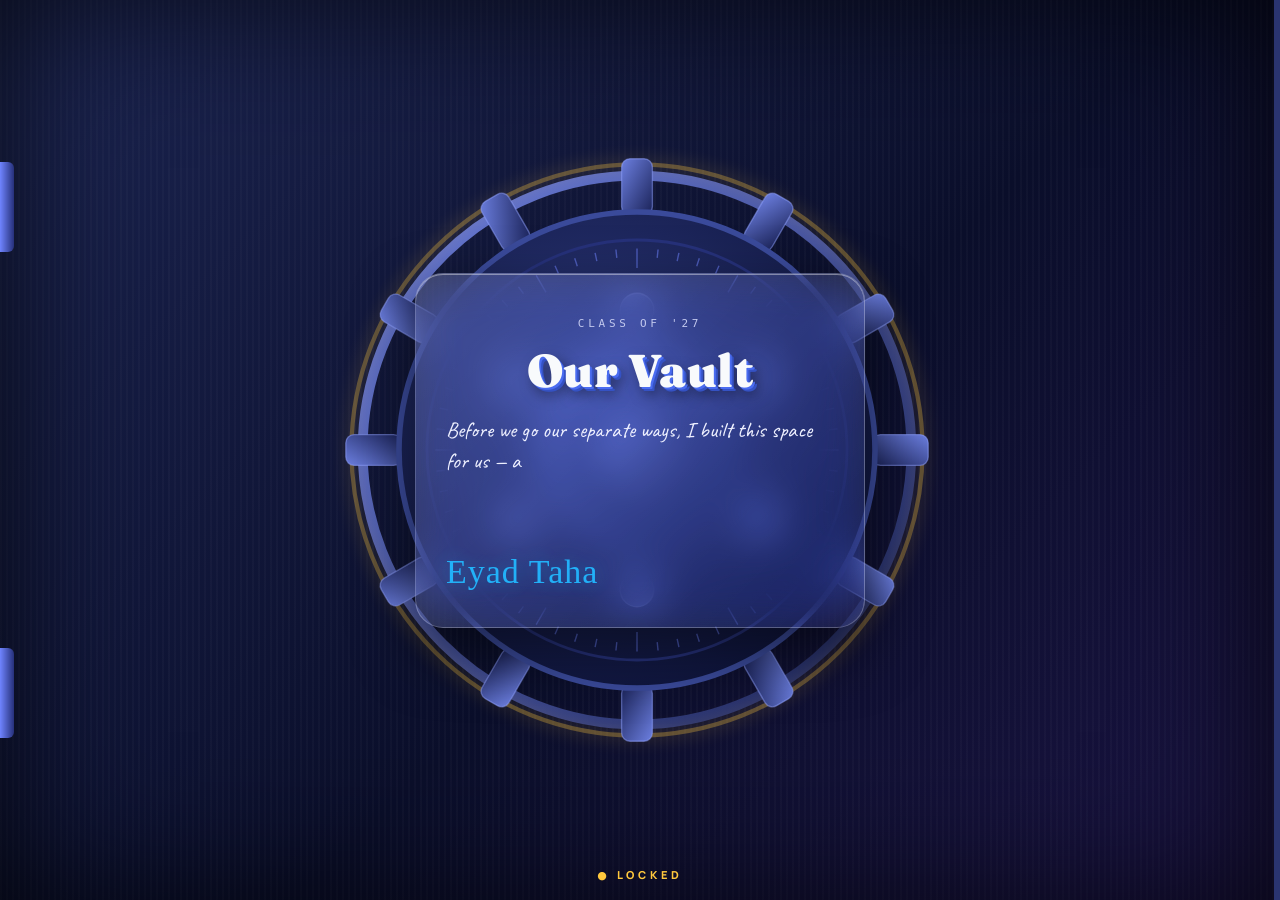
==== index.html @ 850743a8 "Update index.html" ====
<!doctype html> <html lang="en"> <head> <meta charset="utf-8"> <meta name="viewport" content="width=device-width,initial-scale=1,viewport-fit=cover"> <meta name="theme-color" content="#070b1f"> <meta name="robots" content="noindex"> <title>MEIS Seniors '27</title> <meta name="description" content="Warning: contains pure legends. MEIS Seniors, Class of 2027."> <meta property="og:title" content="MEIS Seniors '27"> <meta property="og:description" content="Hey, you. You found us."> <meta property="og:type" content="website"> <meta name="twitter:card" content="summary"> <link rel="icon" href="data:image/svg+xml,%3Csvg xmlns='http://www.w3.org/2000/svg' viewBox='0 0 64 64'%3E%3Crect x='6' y='6' width='52' height='52' rx='14' fill='%23FFC83D' stroke='white' stroke-width='4'/%3E%3Ctext x='32' y='44' font-size='32' text-anchor='middle'%3E%F0%9F%8E%93%3C/text%3E%3C/svg%3E"> <link rel="preconnect" href="https://fonts.googleapis.com"> <link rel="preconnect" href="https://fonts.gstatic.com" crossorigin> <link href="https://fonts.googleapis.com/css2?family=Caveat:wght@600;700&family=Fraunces:opsz,wght@9..144,900&family=Manrope:wght@500;700;800&family=Special+Elite&family=Permanent+Marker&family=Bebas+Neue&family=Cormorant+Garamond:wght@500;600;700&family=Archivo:wght@400;500;600;700;800&family=Plus+Jakarta+Sans:wght@400;500;600;700;800&display=swap" rel="stylesheet"> <link rel="manifest" href="manifest.json"> <link rel="apple-touch-icon" href="apple-touch-icon.png"> <meta name="apple-mobile-web-app-capable" content="yes"> <meta name="mobile-web-app-capable" content="yes"> <meta name="apple-mobile-web-app-title" content="MEIS '27"> <script src="https://cdn.onesignal.com/sdks/web/v16/OneSignalSDK.page.js" defer></script> <link rel="stylesheet" href="style.css"> </head> <body> <noscript><p style="padding:30px;font:700 20px sans-serif">This site needs JavaScript. Turn it on and come back, legend.</p></noscript> <div id="welcomeOverlay" class="stage-overlay vault-overlay"> <div class="vault-light"></div> <div class="vault-door"> <i class="v-hinge" style="top:18%"></i><i class="v-hinge" style="bottom:18%"></i> <svg id="vaultSvg" viewBox="0 0 400 400" aria-hidden="true"></svg> <div class="v-shade"></div> </div> <div id="theaterCard" class="theater-card"> <div class="card-tag">CLASS OF '27</div> <h1 class="welcome-title">Our Vault</h1> <p id="typewriterText" class="welcome-sub"></p> <div class="theater-footer"> <span class="signature-name">Eyad Taha</span> <button id="closeWelcomeBtn" class="theater-btn"> <span>Enter Vault</span> <svg width="18" height="18" viewBox="0 0 24 24" fill="none" stroke="currentColor" stroke-width="2"><path d="M5 12h14M12 5l7 7-7 7"/></svg> </button> </div> </div> <div class="vault-status" id="vaultStatus">● LOCKED</div> </div> <section class="screen on" id="splash" aria-label="Welcome"> <div class="splash calm"> <div class="stage" aria-hidden="false"> <div class="world"> <div class="idle"> <div class="rg r1" aria-hidden="true"><i class="sat" style="--c:#FFC83D;left:50%;top:0"></i><i class="sat" style="--c:#A9D6F7;left:50%;top:100%"></i></div> <div class="rg r2" aria-hidden="true"><i class="sat" style="--c:#FF8FB8;left:0;top:50%"></i><i class="sat s2" style="--c:#fff;left:100%;top:50%"></i></div> <div class="cube c-a" aria-hidden="true"><i></i><i></i><i></i><i></i><i></i><i></i></div> <div class="cube c-b" aria-hidden="true"><i></i><i></i><i></i><i></i><i></i><i></i></div> <h1 class="hey mark x3d" id="logo3d">MEIS'27</h1> </div> </div> </div> <p class="seniorsline" id="l2">SENIORS</p> <p class="classline" id="l3">CLASS OF 2027 • SENIOR YEAR</p> <p class="welcome" id="l5"><span id="l5t"></span></p> <nav class="slabs" aria-label="Start"> <button class="slab primary tilt" data-go="countdown" type="button"> <i class="disc" aria-hidden="true"><svg viewBox="0 0 24 24" width="24" height="24" fill="none" stroke="currentColor" stroke-width="2.4" stroke-linecap="round" stroke-linejoin="round"><circle cx="12" cy="13" r="8"/><path d="M12 8.5V13l3 2M9 2.5h6"/></svg></i> <span><b id="ctitle">The Final Countdown</b><small id="csub">Every second brings us closer.</small></span> <svg class="chev" viewBox="0 0 24 24" width="22" height="22" fill="none" stroke="currentColor" stroke-width="2.6" stroke-linecap="round" stroke-linejoin="round" aria-hidden="true"><path d="M9 5l7 7-7 7"/></svg> </button> <button class="slab tilt" data-go="home" type="button"> <i class="disc" aria-hidden="true"><svg viewBox="0 0 24 24" width="24" height="24" fill="none" stroke="currentColor" stroke-width="2.4" stroke-linecap="round" stroke-linejoin="round"><path d="M3 11l9-7 9 7v9a1 1 0 0 1-1 1h-5v-6H9v6H4a1 1 0 0 1-1-1z"/></svg></i> <span><b id="etitle">Enter our home</b><small id="esub">Explore our life.</small></span> <svg class="chev" viewBox="0 0 24 24" width="22" height="22" fill="none" stroke="currentColor" stroke-width="2.6" stroke-linecap="round" stroke-linejoin="round" aria-hidden="true"><path d="M9 5l7 7-7 7"/></svg> </button> </nav> </div> </section> <section class="screen" id="countdown" aria-label="Countdown"> <div class="page narrow"> <header class="pagehead"> <button class="back" data-back type="button">← back</button> <button class="tag small" data-go="home" type="button"><i class="hole" aria-hidden="true"></i><span>OUR HOME</span> <svg viewBox="0 0 24 24" width="16" height="16" fill="none" stroke="#0A1F4A" stroke-width="3" stroke-linecap="round" stroke-linejoin="round" aria-hidden="true"><path d="M5 12h14M13 6l6 6-6 6"/></svg></button> </header> <h2 class="title x3d">Tick. Tock.</h2> <div class="tabs cdtabs" id="cdtabs" role="group" aria-label="Pick a countdown"></div> <div class="cards" role="timer"> <div class="cdc c1"><b id="cd-d">0</b><span>days</span></div> <div class="cdc c2"><b id="cd-h">00</b><span>hours</span></div> <div class="cdc c3"><b id="cd-m">00</b><span>minutes</span></div> <div class="cdc c4"><b id="cd-s">00</b><span>seconds</span></div> </div> <div class="road" aria-label="The road so far"> <svg viewBox="0 0 320 96" role="img" aria-label="A winding dotted road with a graduation cap riding toward the finish flag"> <path id="roadp" d="M16 64 C 62 8, 104 108, 164 56 S 262 6, 292 52" fill="none" stroke="#A9D6F7" stroke-width="5" stroke-linecap="round" stroke-dasharray="1 12"/> <text x="296" y="38" font-size="24" text-anchor="middle">🏁</text> <g id="rider"><circle r="16" fill="#FFC83D" stroke="#fff" stroke-width="3"/><text font-size="17" text-anchor="middle" dominant-baseline="central">🎓</text></g> </svg> </div> <div class="note"><i class="tape" aria-hidden="true"></i><p id="cdjoke"></p></div> <p class="hand fin" id="cdfin" hidden>WE DID IT. Go hug somebody.</p> </div> </section> <section class="screen" id="home" aria-label="The whole website"> <div class="page"> <header class="pagehead"> <button class="back" data-go="splash" type="button">← front door</button> <div class="social-nav"> <a href="https://www.instagram.com/meisseniors_27?srtk=MXF5c2dsejFqdXVwdQ==" target="_blank" rel="noopener noreferrer" class="social-btn instagram" title="Instagram"> <svg xmlns="http://www.w3.org/2000/svg" width="18" height="18" viewBox="0 0 24 24" fill="none" stroke="currentColor" stroke-width="2" stroke-linecap="round" stroke-linejoin="round"> <rect x="2" y="2" width="20" height="20" rx="5" ry="5"></rect> <path d="M16 11.37A4 4 0 1 1 12.63 8 4 4 0 0 1 16 11.37z"></path> <line x1="17.5" y1="6.5" x2="17.51" y2="6.5"></line> </svg> </a> </div> </header> <div class="homegrid"> <div class="hero"> <p class="warn"><span aria-hidden="true">⚠️</span> <span id="warntxt">warning: contains pure legends</span></p> <h1 class="meis x3d" id="meis">MEIS'27</h1> <div class="row2"> <span class="seniors">Seniors</span> <div class="pillrow"><span class="pill">Class of 2027</span><span class="bubble" id="bubble">Yes, we really are graduating.</span></div> </div> </div> <div class="polcol"> <div class="polwrap"> <figure class="polaroid" id="grouppol"><i class="tape" aria-hidden="true"></i><div class="ph"></div><figcaption id="groupcap"></figcaption></figure> </div> </div> </div> <div class="band" aria-hidden="true"><div class="track" id="band"></div></div> <div class="menugrid"> <nav class="menu" aria-label="Pages"> <button class="bigbtn b1" data-go="randoms" type="button"><span class="em" aria-hidden="true">📸</span><b>Randoms</b><small>From the vault: Unhinged & unfiltered</small></button> <button class="bigbtn b2" data-go="people" type="button"><span class="em" aria-hidden="true">🧑‍🎤</span><b>Who are these people?</b><small>Flip a card to see the baby photo</small></button> <button class="bigbtn b3" data-go="trips" type="button"><span class="em" aria-hidden="true">🧭</span><b>Take me on a trip</b><small>Where we went (and got lost)</small></button> <button class="bigbtn b4" data-go="mail" type="button"><span class="em" aria-hidden="true">💌</span><b>Secret mail (shhh)</b><small>Only the right person can read it</small></button> </nav> <aside class="side"> <div class="note rules"><i class="tape" aria-hidden="true"></i> <p class="nt">Rules of this website:</p> <ol id="rules"></ol> </div> </aside> </div> <div class="foot"> <p class="tiny">made with love by EYAD TAHA</p> </div> </div> </section> </body> </html> <section class="screen" id="randoms" aria-label="Randoms"> <div class="page"> <header class="pagehead"><button class="back" data-back type="button">← back</button></header> <h2 class="title x3d">Randoms & Drops</h2> <p class="hand sub">PURE CHAOS</p> <div style="text-align: center; margin: 15px 0;"> <label for="quickImageUpload" style="display: inline-flex; align-items: center; gap: 8px; cursor: pointer; padding: 8px 16px; border-radius: 6px; background: rgba(255,255,255,0.08); border: 1px solid rgba(255,255,255,0.2); color: #fff; font-family: inherit; font-size: 13px; transition: all 0.2s ease; backdrop-filter: blur(5px);"> <span>📷</span> <span>Upload Photo</span> </label> <input type="file" id="quickImageUpload" accept="image/*" multiple style="display: none;" onchange="uploadDirectImage(this)"> <p id="uploadStatusMsg" style="margin-top: 6px; font-size: 12px; opacity: 0.8;"></p> </div> <div id="randomsGrid" class="detective-grid" style="margin-top: 20px;"></div> </div> </section> <section class="screen" id="people" aria-label="Who's Who"> <div class="page"> <header class="pagehead"><button class="back" data-back type="button">← back</button></header> <h2 class="title x3d">Who's Who</h2> <p class="hand sub">tap a card. the baby photo is the punchline.</p> <label class="search"><span class="sr">Search by name</span><input id="psearch" type="search" placeholder="find yourself (we won't tell)" autocomplete="off"></label> <div class="pgrid" id="pgrid"></div> <p class="hand none" id="pnone" hidden>Nobody found. Suspicious. Check the spelling?</p> </div> </section> <section class="screen" id="trips" aria-label="Trips"> <div class="page narrow"> <header class="pagehead"><button class="back" data-back type="button">← back</button></header> <h2 class="title x3d">MEMORIES LANE</h2> <p class="hand sub">UNAUTHORIZED MEMORIES</p> <div class="route" id="tripl"></div> </div> </section> <section class="screen" id="mail" aria-label="Secret mail"> <div class="page narrow"> <header class="pagehead"><button class="back" data-back type="button">← back</button></header> <h2 class="title x3d">Secret Mail</h2> <p class="hand sub">shhh. only the right person can read it.</p> <div class="tabs"> <button class="tabbtn" id="tabw" type="button" aria-pressed="true">✍️ Write one</button> <button class="tabbtn" id="tabr" type="button" aria-pressed="false">📬 My mailbox</button> </div> <div class="paper" id="panelw"> <p class="hand closed" id="mailclosed" hidden>The post office is closed. (The admin hasn't plugged it in yet.)</p> <form id="sendform" autocomplete="off"> <label class="field"><span>To:</span> <select id="to" name="to" required><option value="">calling the post office…</option></select></label> <label class="field"><span>Say it. Nicely.</span> <textarea name="text" rows="5" maxlength="600" required placeholder="you're a legend because…"></textarea></label> <label class="field"><span>Sign it as… (or stay anonymous)</span> <select id="from" name="from"><option value="">a mystery person (anonymous)</option></select></label> <label class="field" id="fromCodeField" hidden><span>Enter YOUR secret code (to prove it's really you):</span> <input name="fromCode" type="password" inputmode="numeric" pattern="[0-9]*" maxlength="6" placeholder="• • • •"></label> <input class="hp" name="hp" tabindex="-1" aria-hidden="true" autocomplete="off"> <button class="go" type="submit" id="sendbtn">Send it 🚀</button> <p class="msg" id="sendmsg" role="status"></p> </form> </div> <div class="paper" id="panelr" hidden> <form id="readform" autocomplete="off"> <label class="field"><span>I am…</span> <select id="who" name="who" required><option value="">calling the post office…</option></select></label> <label class="field"><span>Secret code </span> <input name="code" type="password" inputmode="numeric" pattern="[0-9]*" maxlength="6" required placeholder="• • • • •"></label> <button class="go" type="submit" id="readbtn">Open my mailbox 🔑</button> <p class="msg" id="readmsg" role="status"></p> <button class="linkbtn" id="gotocodepage" type="button">Change my code 🔐</button> </form> <form id="adminform" hidden autocomplete="off"> <p class="hand boxhead">Manager door 🛡️</p> <label class="field"><span>Manager code</span> <input name="acode" type="password" inputmode="numeric" maxlength="12" required placeholder="• • • • • •"></label> <button class="go" type="submit" id="adminbtn">Open manager view 🛡️</button> <p class="msg" id="adminmsg" role="status"></p> <button class="linkbtn" id="adminback" type="button">← back</button> </form> <form id="changecodeform" hidden autocomplete="off"> <p class="hand boxhead">Change your secret code 🔐</p> <label class="field"><span>I am…</span> <select id="ccname" name="name" required><option value="">Select your name…</option></select></label> <label class="field"><span>Old secret code</span> <input name="oldCode" type="password" inputmode="numeric" maxlength="6" required placeholder="• • • •"></label> <label class="field"><span>New secret code</span> <input name="newCode" type="password" inputmode="numeric" maxlength="6" required placeholder="• • • •"></label> <button class="go" type="submit" id="changecodebtn">Save new code 🚀</button> <p class="msg" id="changecodemsg" role="status"></p> <button class="linkbtn" id="changecodeback" type="button">← back</button> </form> <div id="box" hidden> <p class="hand boxhead" id="boxhead">Your mailbox. Eyes only. 👀</p> <div id="letters"></div> <button class="go alt" id="lockbtn" type="button">Lock it again 🔒</button> </div> </div> </div> </section> </main> <div id="lb" hidden role="dialog" aria-modal="true" aria-label="Photo viewer"> <button class="lbx" id="lbclose" type="button" aria-label="Close photo">✕</button> <button class="lbn l" id="lbprev" type="button" aria-label="Previous photo">←</button> <figure><img id="lbimg" alt=""><figcaption id="lbcap"></figcaption></figure> <button class="lbn r" id="lbnext" type="button" aria-label="Next photo">→</button> </div> <div id="toast" role="status" aria-live="polite"></div> <div id="fx" aria-hidden="true"></div> <script src="guard.js"></script> <script src="content.js"></script> <script src="app.js"></script> <script src="birthdays.js"></script> <script src="notify.js"></script> </body> </html>
---- style.css ----
:root{--navy:#0A1F4A;--hard:#041030;--blue:#A9D6F7;--yellow:#FFC83D;--pink:#FF8FB8;--fh:"Fraunces",Georgia,serif;--ft:"Manrope",system-ui,sans-serif;--fc:"Caveat","Comic Sans MS",cursive}*{box-sizing:border-box;-webkit-tap-highlight-color:transparent}[hidden]{display:none!important}html,body{margin:0;height:100%;overflow:hidden;background:var(--navy);color:#fff;font-family:var(--ft)}button{font:inherit;color:inherit;cursor:pointer;border:0;background:none;padding:0}:focus-visible{outline:4px solid #fff;outline-offset:4px}[tabindex="-1"]:focus{outline:none}.sr{position:absolute;width:1px;height:1px;overflow:hidden;clip:rect(0 0 0 0)}.screen{position:fixed;inset:0;overflow-x:hidden;overflow-y:auto;display:none;overscroll-behavior:contain;background:radial-gradient(520px 420px at 88% -4%,rgba(255,200,61,.2),transparent 70%),radial-gradient(520px 520px at -8% 96%,rgba(255,143,184,.18),transparent 70%),radial-gradient(rgba(169,214,247,.16) 1.3px,transparent 1.7px) 0 0/22px 22px,var(--navy)}.screen.on{display:block}.screen.incoming{z-index:5}body.busy .screen{pointer-events:none}.page{max-width:1000px;margin:0 auto;padding:max(16px,env(safe-area-inset-top)) 18px 70px}.page.narrow{max-width:560px}.pagehead{display:flex;justify-content:space-between;align-items:center;gap:10px;margin-bottom:12px}.x3d{--ex:#3f7fd0;--dk:#041030;text-shadow:1px 1px 0 var(--ex),2px 2px 0 var(--ex),3px 3px 0 var(--ex),4px 4px 0 var(--ex),5px 5px 0 var(--ex),6px 6px 0 var(--ex),7px 7px 0 var(--ex),8px 8px 0 var(--ex),9px 10px 0 var(--dk),10px 13px 14px rgba(0,0,0,.45)}.title{font-family:var(--fh);font-weight:900;font-size:clamp(44px,13vw,80px);line-height:.95;margin:10px 0 6px;color:#fff}.hand{font-family:var(--fc);font-weight:700;color:var(--yellow);font-size:clamp(28px,7.5vw,38px);margin:6px 0 0;line-height:1}.hand.sub{font-size:clamp(24px,6.5vw,32px);margin-bottom:16px;color:var(--blue)}.msticker{width:46px;height:46px;border-radius:14px;background:var(--yellow);border:3px solid #fff;box-shadow:3px 3px 0 var(--hard);rotate:-8deg;display:grid;place-items:center;font-size:24px;transition:transform .2s}.msticker.small{width:40px;height:40px;font-size:20px}.msticker.wiggle{animation:shake .6s}.back{background:var(--blue);color:var(--navy);font-weight:800;border-radius:999px;padding:9px 16px;border:3px solid #fff;box-shadow:3px 3px 0 var(--hard);rotate:-2deg;font-size:15px}.tag{position:relative;display:inline-flex;align-items:center;gap:10px;background:#fff;color:var(--navy);font-weight:800;font-size:14px;padding:11px 14px 11px 34px;border-radius:10px 26px 26px 10px;box-shadow:4px 4px 0 var(--hard);transform-origin:16px 50%;animation:swing 4.5s ease-in-out infinite}.tag.small{font-size:12px;padding:8px 12px 8px 30px}.tag .hole{position:absolute;left:11px;top:50%;width:11px;height:11px;margin-top:-5.5px;border-radius:50%;background:var(--navy);box-shadow:inset 1px 1px #ffffff59}.tag:before{content:"";position:absolute;left:15px;bottom:50%;width:2px;height:30px;background:#fff;transform-origin:bottom;rotate:-18deg;opacity:.9}.tape{position:absolute;top:-14px;left:50%;width:90px;height:28px;margin-left:-45px;background:#ffc83dc7;rotate:-4deg;box-shadow:0 1px 2px #00000040}.note{position:relative;background:var(--yellow);color:#3a2a00;font-family:var(--fc);font-weight:700;font-size:26px;line-height:1.1;padding:22px 18px 20px;box-shadow:6px 8px #00000059;rotate:2deg;max-width:360px;margin:22px auto 0}.note .tape{background:#fff9}.note p{margin:0}.splash{min-height:100vh;min-height:100dvh;display:flex;flex-direction:column;justify-content:space-between;padding:max(18px,env(safe-area-inset-top)) 22px max(28px,env(safe-area-inset-bottom));max-width:560px;margin:0 auto}.top{display:flex;align-items:center;gap:12px}.brand{font-weight:800;font-size:11px;letter-spacing:.32em;color:var(--blue)}.mid{text-align:center}.hey{font-family:var(--fh);font-weight:900;font-size:min(19vw,112px);line-height:.95;margin:0;color:#fff;white-space:nowrap}.seniorsline{font-weight:800;font-size:clamp(20px,6vw,28px);letter-spacing:.55em;margin:14px 0 0 .55em;background:linear-gradient(90deg,var(--blue),var(--yellow));-webkit-background-clip:text;background-clip:text;color:transparent}.classline{font-weight:800;font-size:11px;letter-spacing:.28em;color:var(--yellow);margin:10px 0 0;opacity:.9}.mid .hand{display:inline-block;rotate:-5deg;margin-top:22px}.small{font-size:15px;font-weight:700;color:#e8f3ff;margin:12px 0 0}.cur{display:inline-block;width:8px;height:1em;background:var(--yellow);margin-left:3px;vertical-align:-3px;animation:blink 1s steps(1) infinite}#l1{animation:pop .9s .2s both}#l2{animation:pop .7s .9s both}#l3{animation:pop .7s 1.15s both}#l5{animation:pop .7s 1.6s both}.bottom{display:flex;justify-content:space-between;align-items:flex-end;gap:12px;animation:pop .8s 2s both}.logo{position:relative;padding:34px 0 30px}.orbit{position:absolute;left:50%;top:50%;width:min(112%,620px);translate:-50% -50%;overflow:visible;pointer-events:none}.orbit .o1{transform-origin:200px 110px;animation:spin 60s linear infinite}.orbit .o2{transform-origin:200px 110px;animation:spin 14s linear infinite reverse}.pass{position:relative;display:inline-flex;flex-direction:column;align-items:flex-start;gap:1px;background:#fff;color:var(--navy);padding:16px 38px 12px 14px;border-radius:14px;box-shadow:4px 5px 0 var(--hard);margin-top:34px;transform-origin:50% -34px;animation:swing 4.5s ease-in-out infinite;border:3px solid var(--blue)}.pass small{font-weight:800;font-size:9px;letter-spacing:.3em;color:#e0457b}.pass b{font-weight:800;font-size:14px}.pass svg{position:absolute;right:11px;bottom:12px}.pass .strap{position:absolute;left:50%;bottom:100%;width:12px;height:40px;margin-left:-6px;background:repeating-linear-gradient(135deg,var(--yellow) 0 6px,var(--pink) 6px 12px);border:2px solid #fff;border-bottom:0}.pass .slot{position:absolute;left:50%;top:6px;width:26px;height:6px;margin-left:-13px;border-radius:4px;background:var(--navy);opacity:.85}.flash{position:absolute;border-radius:50%;background:radial-gradient(circle,#fff 30%,#fff0 72%);will-change:transform,opacity}.burst{position:absolute;font-size:26px;will-change:transform,opacity}.cd-wrap{display:flex;flex-direction:column;align-items:flex-start;gap:4px}.ovalbtn{display:inline-flex;align-items:center;gap:8px;background:var(--pink);color:var(--navy);font-weight:800;font-size:14px;padding:12px 20px;border-radius:999px;border:3px solid #fff;box-shadow:4px 5px 0 var(--hard);rotate:-6deg;animation:bob 3.2s ease-in-out infinite}.ovalbtn:active{translate:3px 4px;box-shadow:1px 1px 0 var(--hard)}.lab{font-size:22px!important;color:#fff!important;rotate:3deg;margin:0 0 0 14px!important}.hey,.meis{perspective:800px;position:relative}.enh{color:transparent!important;text-shadow:none!important}.stack{position:absolute;inset:0;pointer-events:none;transform-style:preserve-3d;transform:rotateY(calc(var(--mx,0)*18deg)) rotateX(calc(var(--my,0)*-14deg));transition:transform .15s}.wob{position:absolute;inset:0;transform-style:preserve-3d;animation:wob3d 6s ease-in-out infinite;transform-origin:40% 50%;will-change:transform}.lay{position:absolute;inset:0;white-space:nowrap;transform:translateZ(calc(var(--z)*1px))}.meis .lay{text-align:left}.hey .lay{text-align:center}.cdtabs{margin:6px 0 12px}.cards{display:grid;grid-template-columns:1fr 1fr;gap:18px 16px;margin:12px 0 10px}@media(min-width:620px){.cards{grid-template-columns:repeat(4,1fr)}}.cdc{border:4px solid #fff;border-radius:20px;box-shadow:6px 7px 0 var(--hard);padding:16px 8px 12px;text-align:center;color:var(--navy);transition:translate .2s}.cdc b{display:block;font-family:var(--fh);font-weight:900;font-size:clamp(44px,13vw,70px);line-height:1;font-variant-numeric:tabular-nums}.cdc b.t{animation:flip .55s cubic-bezier(.3,1.5,.5,1)}.cdc span{display:block;font-weight:800;font-size:12px;letter-spacing:.18em;text-transform:uppercase;margin-top:6px}.c1{background:var(--yellow);rotate:-3deg}.c2{background:var(--pink);rotate:2deg}.c3{background:var(--blue);rotate:-1.5deg}.c4{background:#fff;rotate:3deg}.fin{font-size:34px;text-align:center;margin-top:22px}.road{margin:14px auto 0;max-width:420px;text-align:center}.road svg{width:100%;height:auto;overflow:visible}.roadnote{color:#fff!important;font-size:24px!important;rotate:-1.5deg;display:block}.homegrid{display:grid;gap:10px}@media(min-width:860px){.homegrid{grid-template-columns:1.2fr .8fr;align-items:center}}.hero{position:relative;padding-top:6px}.warn{font-family:var(--fc);font-weight:700;font-size:28px;color:var(--yellow);rotate:-3deg;display:inline-block;margin:6px 0 0}.meis{font-family:var(--fh);font-weight:900;font-size:min(23vw,190px);line-height:.9;margin:10px 0 8px;color:#fff;white-space:nowrap}.row2{display:flex;flex-wrap:wrap;align-items:center;gap:14px 18px}.seniors{background:var(--yellow);color:var(--navy);font-family:var(--fh);font-weight:900;font-size:28px;padding:6px 18px;border:3px solid #fff;border-radius:10px;rotate:-6deg;box-shadow:4px 4px 0 var(--hard)}.pillrow{position:relative;padding-top:36px}.pill{background:var(--pink);color:var(--navy);font-weight:800;border-radius:999px;padding:10px 20px;border:3px solid #fff;box-shadow:4px 4px 0 var(--hard);display:inline-block;rotate:2deg}.bubble{position:absolute;top:0;left:34px;background:#fff;color:var(--navy);font-family:var(--fc);font-weight:700;font-size:21px;padding:4px 12px;border-radius:14px;white-space:nowrap;rotate:-2deg;box-shadow:3px 3px 0 var(--hard)}.bubble:after{content:"";position:absolute;left:20px;bottom:-9px;border:9px solid transparent;border-top-color:#fff;border-bottom:0}.deco{position:absolute;font-weight:800}.d1{right:6%;top:2px;font-size:34px}.d2{right:4%;top:-6px;background:var(--blue);color:var(--navy);font-family:var(--fc);font-size:24px;padding:2px 12px;border-radius:12px;border:3px solid #fff;rotate:12deg}.polcol{display:flex;justify-content:center}.polwrap{transform-origin:50% 0;animation:swing 5s ease-in-out infinite;width:min(90%,420px);margin:22px auto 0}.polwrap .polaroid{rotate:3deg}.polaroid{background:#fff;color:var(--navy);padding:12px 12px 28px;box-shadow:8px 10px #00000059;position:relative;margin:0}.ph{aspect-ratio:auto!important;width:100%;height:auto;background:#cfe6fa;display:block;overflow:hidden}.ph img{width:100%;height:auto;object-fit:contain;display:block}.polaroid figcaption{font-family:var(--fc);font-weight:700;font-size:24px;text-align:center;padding-top:8px;line-height:1}.ph.empty{background:repeating-linear-gradient(45deg,#d7ebfc 0 12px,#c4e0f7 12px 24px);color:var(--navy);text-align:center;padding:12px;align-content:center;gap:6px}.ph.empty span{font-size:34px}.ph.empty b{font-family:var(--fc);font-size:23px;line-height:1}.band{width:130vw;margin:40px 0 34px calc(50% - 65vw);rotate:-3deg;background:var(--yellow);color:var(--navy);font-weight:800;font-size:17px;letter-spacing:.1em;padding:11px 0;overflow:hidden;border-block:3px solid #fff;box-shadow:0 7px #0000004d}.track{display:flex;width:max-content;animation:scroll 24s linear infinite}.track span{white-space:pre;padding-right:.5em}.menugrid{display:grid;gap:30px}@media(min-width:860px){.menugrid{grid-template-columns:1.3fr .7fr;align-items:start}}.menu{display:grid;gap:22px}@media(min-width:620px){.menu{grid-template-columns:1fr 1fr}}.bigbtn{display:block;width:100%;text-align:left;padding:16px 70px 14px 18px;border:3px solid #fff;border-radius:20px;box-shadow:7px 7px 0 var(--hard);color:var(--navy);position:relative;transition:translate .12s,box-shadow .12s}.bigbtn b{display:block;font-family:var(--fh);font-weight:900;font-size:25px;line-height:1.05}.bigbtn small{display:block;font-family:var(--fc);font-size:22px;font-weight:700;margin-top:3px;line-height:1}.bigbtn .em{position:absolute;right:14px;top:50%;margin-top:-22px;font-size:38px;rotate:12deg}.bigbtn:active{translate:5px 5px;box-shadow:2px 2px 0 var(--hard)}@media(hover:hover){.bigbtn:hover{translate:-2px -4px;box-shadow:9px 11px 0 var(--hard)}}.b1{background:var(--yellow);rotate:-2deg}.b2{background:var(--pink);rotate:1.5deg}.b3{background:var(--blue);rotate:-1deg}.b4{background:#fff;rotate:2deg}.side{display:grid;gap:30px;justify-items:center}.rules ol{margin:6px 0 0;padding-left:26px}.rules .nt{font-size:28px;margin-bottom:2px}.wanted{position:relative;background:#f4e3b0;color:#3a2a00;border:3px dashed #8a6a1f;padding:22px 16px 16px;text-align:center;rotate:-2.5deg;box-shadow:6px 7px #00000059;max-width:260px}.wanted .pin{position:absolute;top:-8px;left:50%;width:16px;height:16px;margin-left:-8px;border-radius:50%;background:#e0457b;box-shadow:2px 2px #0000004d}.wt{font-family:var(--fh);font-weight:900;font-size:38px;letter-spacing:.04em;display:block}.mug{width:84px;height:84px;margin:6px auto;border:3px solid #3a2a00;display:grid;place-items:center;font-family:var(--fh);font-weight:900;font-size:50px;background:#e9d192}.wanted p{font-family:var(--fc);font-weight:700;font-size:23px;line-height:1;margin:6px 0 10px}.wbtn{background:#3a2a00;color:#f4e3b0;font-weight:800;font-size:13px;padding:8px 14px;border-radius:8px}.wanted small{display:block;margin-top:8px;font-size:11px;font-weight:700;opacity:.75}.foot{margin-top:44px;display:grid;gap:18px;justify-items:center;text-align:center}.excuse{background:var(--blue);color:var(--navy);padding:14px 16px;border-radius:14px;border:3px solid #fff;box-shadow:5px 6px 0 var(--hard);rotate:1.5deg;max-width:340px}.excuse small{display:block;font-weight:800;font-size:12px;opacity:.8}.excuse span{display:block;font-family:var(--fc);font-weight:700;font-size:27px;line-height:1.05;margin-top:4px}.chips{display:flex;gap:10px;flex-wrap:wrap;justify-content:center}.chip{border:2px solid var(--blue);color:var(--blue);border-radius:999px;padding:7px 14px;font-weight:800;font-size:13px}.chip[aria-pressed=true]{background:var(--blue);color:var(--navy)}.tiny{font-size:12px;opacity:.7;margin:0}.car{position:relative;height:400px;perspective:1100px;perspective-origin:50% 40%;touch-action:pan-y;user-select:none;-webkit-user-select:none;margin-top:6px}.ring3d{position:absolute;left:50%;top:50%;width:0;height:0;transform-style:preserve-3d}.cc{position:absolute;width:170px;left:-85px;top:-135px;display:block;backface-visibility:hidden;-webkit-backface-visibility:hidden}.cc .polaroid{box-shadow:6px 8px #0006}.cc .ph{aspect-ratio:auto!important;height:auto}.cc .ph img{width:100%;height:auto;object-fit:contain;display:block}.car.flat{height:auto;perspective:none;display:flex;gap:18px;overflow-x:auto;padding:20px 6px 30px;scroll-snap-type:x mandatory;touch-action:auto}.car.flat .cc{position:relative;left:0;top:0;flex:0 0 190px;scroll-snap-align:center}.car.flat .cc:nth-child(odd) .polaroid{rotate:-3deg}.car.flat .cc:nth-child(2n) .polaroid{rotate:3deg}.carbtns{display:flex;justify-content:center;gap:20px;margin-top:6px}.car.flat+.carbtns{display:none}.sbtn{width:56px;height:56px;border-radius:50%;background:var(--yellow);color:var(--navy);font-weight:800;font-size:24px;border:3px solid #fff;box-shadow:4px 4px 0 var(--hard)}.sbtn:active{translate:3px 3px;box-shadow:1px 1px 0 var(--hard)}.search{display:block;max-width:420px}input,select,textarea{width:100%;font:inherit;font-weight:700;padding:12px 14px;border-radius:12px;border:3px solid var(--navy);background:#fff;color:var(--navy)}.search input{border-color:#fff;box-shadow:4px 4px 0 var(--hard)}.pgrid{display:grid;grid-template-columns:repeat(2,1fr);gap:26px 16px;margin-top:22px}@media(min-width:640px){.pgrid{grid-template-columns:repeat(3,1fr)}}@media(min-width:900px){.pgrid{grid-template-columns:repeat(4,1fr)}}.pcard{perspective:900px;display:block;width:100%;aspect-ratio:3/4;rotate:var(--r,0deg)}.pcard:nth-child(4n+1){--r:-2.5deg}.pcard:nth-child(4n+2){--r:2deg}.pcard:nth-child(4n+3){--r:-1deg}.pcard:nth-child(4n+4){--r:3deg}.pcard .inner{position:relative;width:100%;height:100%;transform-style:preserve-3d;transition:transform .7s cubic-bezier(.3,1.4,.5,1)}.pcard[aria-pressed=true] .inner{transform:rotateY(180deg)}.face{position:absolute;inset:0;backface-visibility:hidden;-webkit-backface-visibility:hidden}.face.back{transform:rotateY(180deg)}.face .polaroid{height:100%;display:flex;flex-direction:column;text-align:center}.face .ph{flex:1;aspect-ratio:auto;min-height:0}.face figcaption{font-size:23px}.ph.init{background:var(--bg,#cfe6fa);color:var(--navy);align-content:center;gap:2px}.ph.init .ini{font-family:var(--fh);font-weight:900;font-size:46px;line-height:1}.ph.init small{font-family:var(--fc);font-weight:700;font-size:20px}.none{text-align:center;margin-top:30px}.route{position:relative;max-width:900px;margin:0 auto;padding:20px 10px}.route:before{content:"";position:absolute;left:50%;top:10px;bottom:10px;border-left:5px dotted var(--blue);opacity:.8;transform:translate(-50%)}.stop{position:relative;margin-bottom:50px;display:flex;width:100%;align-items:center}.stop:nth-child(odd){justify-content:flex-end;padding-right:52%}.stop:nth-child(2n){justify-content:flex-start;padding-left:52%}.pinm{position:absolute;left:50%;top:50%;transform:translate(-50%,-50%);width:36px;height:36px;border-radius:50%;background:var(--yellow);border:3px solid #fff;display:grid;place-items:center;font-size:16px;box-shadow:2px 3px 0 var(--hard);z-index:10}.ticket{position:relative;background:#fff;color:var(--navy);border-radius:18px;padding:18px 16px 12px;box-shadow:7px 8px 0 var(--hard);width:100%;max-width:380px}.ticket h3{font-family:var(--fh);font-weight:900;font-size:26px;line-height:1;margin:0 0 8px}.ticket p{font-family:var(--fc);font-weight:700;font-size:22px;line-height:1;margin:8px 0 0;color:#3b5c93}@media(max-width:768px){.route{padding-left:40px}.route:before{left:15px;transform:none}.stop:nth-child(odd),.stop:nth-child(2n){justify-content:flex-start;padding:0 0 0 20px}.pinm{left:15px;top:24px;transform:none}}.tabs{display:flex;gap:10px;margin:14px 0;flex-wrap:wrap}.tabbtn{background:var(--blue);color:var(--navy);font-weight:800;border-radius:999px;padding:10px 16px;border:3px solid #fff;box-shadow:3px 3px 0 var(--hard);font-size:14px}.tabbtn[aria-pressed=true]{background:var(--yellow);rotate:-2deg}.paper{background:#fff;color:var(--navy);border-radius:18px;padding:20px 18px;box-shadow:7px 8px 0 var(--hard);rotate:-.6deg}.field{display:block;margin-bottom:14px}.field span{font-family:var(--fc);font-weight:700;font-size:26px;display:block;margin-bottom:2px;line-height:1}textarea{resize:vertical}.hp{position:absolute;left:-9999px;width:1px;height:1px;opacity:0}.go{background:var(--yellow);color:var(--navy);font-weight:800;font-size:17px;padding:13px 22px;border-radius:14px;border:3px solid var(--navy);box-shadow:4px 5px 0 var(--navy)}.go:active{translate:3px 4px;box-shadow:1px 1px 0 var(--navy)}.go:disabled{opacity:.6}.go.alt{background:var(--pink);margin-top:16px}.msg{font-family:var(--fc);font-weight:700;font-size:25px;line-height:1.05;margin:12px 0 0;color:#c2305f;min-height:1em}.msg.ok{color:#1d7a46}.linkbtn{display:block;margin-top:14px;font-weight:800;font-size:13px;text-decoration:underline;color:#3b5c93}.closed{color:#c2305f!important;font-size:28px!important;margin-bottom:12px}.boxhead{color:var(--navy)!important;font-size:30px!important;margin-bottom:12px}.letter{position:relative;background:#fffbe6;color:#2b2100;rotate:var(--r,0deg);padding:16px 16px 12px;box-shadow:5px 6px #00000047;margin-bottom:22px;border:2px solid #e6d58a}.letter:nth-child(odd){--r:-1.2deg}.letter:nth-child(2n){--r:1.2deg}.letter .txt{font-family:var(--fc);font-weight:700;font-size:27px;line-height:1.1;white-space:pre-wrap;overflow-wrap:anywhere;margin:0}.letter .meta{font-weight:800;font-size:12px;letter-spacing:.06em;margin:10px 0 0;opacity:.75;text-transform:uppercase}.letter .del{position:absolute;right:8px;top:8px;background:#c2305f;color:#fff;font-weight:800;font-size:12px;padding:6px 10px;border-radius:8px}.env{position:fixed;font-size:44px;z-index:60;pointer-events:none}#lb{position:fixed;inset:0;z-index:40;background:#041030f0;display:flex;align-items:center;justify-content:center;padding:16px}#lb figure{margin:0;text-align:center;max-width:92vw;animation:pop .35s both}#lb img{max-width:92vw;max-height:76vh;border:8px solid #fff;box-shadow:8px 10px #0006;background:#fff}#lb figcaption{font-family:var(--fc);font-weight:700;font-size:30px;margin-top:12px;color:var(--yellow)}.lbx{position:absolute;top:max(14px,env(safe-area-inset-top));right:14px;width:48px;height:48px;border-radius:50%;background:var(--pink);color:var(--navy);font-weight:800;font-size:20px;border:3px solid #fff}.lbn{position:absolute;top:50%;width:48px;height:48px;margin-top:-24px;border-radius:50%;background:var(--yellow);color:var(--navy);font-weight:800;font-size:20px;border:3px solid #fff}.lbn.l{left:8px}.lbn.r{right:8px}#toast{position:fixed;left:50%;bottom:max(24px,env(safe-area-inset-bottom));translate:-50% 30px;opacity:0;z-index:70;background:var(--yellow);color:var(--navy);font-family:var(--fc);font-weight:700;font-size:25px;line-height:1.05;padding:12px 18px;border-radius:14px;border:3px solid #fff;box-shadow:4px 5px 0 var(--hard);max-width:86vw;text-align:center;pointer-events:none;transition:.3s}#toast.show{opacity:1;translate:-50% 0}#fx{position:fixed;inset:0;z-index:50;pointer-events:none;overflow:hidden}.ring{position:absolute;border:8px solid;border-radius:50%;box-sizing:border-box;will-change:transform}.rain{position:absolute;top:-50px;animation:fall linear forwards}@keyframes pop{0%{opacity:0;transform:translateY(28px) scale(.7)}55%{opacity:1;transform:translateY(-8px) scale(1.07)}80%{transform:translateY(2px) scale(.98)}to{opacity:1;transform:none}}@keyframes blink{50%{opacity:0}}@keyframes spin{to{transform:rotate(360deg)}}@keyframes swing{0%,to{transform:rotate(-4deg)}50%{transform:rotate(4deg)}}@keyframes bob{0%,to{transform:translateY(0)}50%{transform:translateY(-7px)}}@keyframes scroll{to{transform:translate(-50%)}}@keyframes wob3d{0%,to{transform:rotateY(-12deg) rotateX(5deg)}50%{transform:rotateY(12deg) rotateX(-4deg)}}@keyframes flip{0%{transform:rotateX(-90deg) scale(.7);opacity:.2}to{transform:none;opacity:1}}@keyframes fall{to{transform:translateY(115vh) rotate(540deg)}}@keyframes shake{0%,to{transform:rotate(0)}20%{transform:rotate(-18deg) scale(1.15)}40%{transform:rotate(14deg)}60%{transform:rotate(-10deg)}80%{transform:rotate(6deg)}}.lite .tag,.lite .pass,.lite .polwrap,.lite .ovalbtn,.lite .wob,.lite .orbit .o1,.lite .orbit .o2{animation:none}@media(prefers-reduced-motion:reduce){*,*:before,*:after{animation-duration:.01ms!important;animation-iteration-count:1!important;transition-duration:.01ms!important}}.splash.calm{min-height:100vh;min-height:100dvh;max-width:480px;margin:0 auto;display:flex;flex-direction:column;align-items:center;justify-content:center;text-align:center;padding:max(24px,env(safe-area-inset-top)) 24px max(32px,env(safe-area-inset-bottom));gap:0}.emblem{position:relative;width:min(70vw,260px);aspect-ratio:1;display:grid;place-items:center;animation:fadein 1s .1s both}.emblem .emring{position:absolute;inset:0;width:100%;height:100%}.mark{margin:0;font-family:var(--fh);font-weight:900;font-size:clamp(34px,11.5vw,50px);line-height:1;color:#fff;letter-spacing:.01em;white-space:nowrap}.mark .y{color:var(--yellow)}.splash.calm .seniorsline{margin:30px 0 0 .6em;font-size:clamp(22px,7vw,30px);letter-spacing:.6em;animation:fadein 1s .5s both}.splash.calm .classline{margin:14px 0 0;font-size:12px;letter-spacing:.3em;animation:fadein 1s .7s both}.welcome{margin:18px 0 0;font-size:14px;font-weight:600;color:#cfe6fa;min-height:1.4em;animation:fadein 1s .9s both}.calmbtns{width:100%;margin-top:34px;display:grid;gap:14px;animation:fadein 1s 1.1s both}.pillbtn{display:flex;align-items:center;justify-content:space-between;gap:12px;width:100%;min-height:68px;padding:12px 22px 12px 26px;border-radius:999px;border:2px solid rgba(169,214,247,.55);background:#ffffff0a;color:#fff;text-align:left;transition:background .2s,transform .2s,border-color .2s}.pillbtn span{display:block}.pillbtn b{display:block;font-weight:800;font-size:14px;letter-spacing:.14em;text-transform:uppercase}.pillbtn small{display:block;font-size:14px;font-weight:500;opacity:.85;margin-top:3px}.pillbtn.primary{background:var(--yellow);border-color:var(--yellow);color:var(--navy)}@media(hover:hover){.pillbtn:hover{background:#ffffff1a;border-color:#fff}.pillbtn.primary:hover{background:#ffd566}}.pillbtn:active{transform:scale(.98)}@keyframes fadein{0%{opacity:0;transform:translateY(8px)}to{opacity:1;transform:none}}.stage{position:relative;width:min(92vw,360px);height:min(80vw,310px);perspective:900px;animation:fadein 1s .1s both}.world{position:absolute;inset:0;transform-style:preserve-3d;transform:rotateX(calc(var(--my,0)*-14deg)) rotateY(calc(var(--mx,0)*18deg));transition:transform .15s ease-out}.idle{position:absolute;inset:0;transform-style:preserve-3d;animation:wob3d 9s ease-in-out infinite}.mark{position:absolute;left:0;right:0;top:50%;margin:0;transform:translateY(-50%) translateZ(46px);font-size:clamp(46px,15vw,74px);text-align:center;white-space:nowrap;line-height:1;transform-style:preserve-3d}.mark .lay{text-align:center}.rg{position:absolute;left:50%;top:50%;width:var(--d,300px);height:var(--d,300px);margin:calc(var(--d,300px)/-2) 0 0 calc(var(--d,300px)/-2);border-radius:50%;border:2px dashed rgba(169,214,247,.55);transform-style:preserve-3d;animation:ringspin var(--t,18s) linear infinite}.r1{--d:min(78vw,300px);--tx:68deg;--ty:-12deg;--t:18s}.r2{--d:min(60vw,226px);--tx:-62deg;--ty:18deg;--t:12s;border-color:#ffc83d99}.sat{position:absolute;width:16px;height:16px;margin:-8px 0 0 -8px;border-radius:50%;background:radial-gradient(circle at 32% 30%,#fff,var(--c) 55%,rgba(0,0,0,.45));box-shadow:0 0 16px var(--c)}.sat.s2{width:10px;height:10px;margin:-5px 0 0 -5px}.cube{--s:34px;position:absolute;width:var(--s);height:var(--s);transform-style:preserve-3d;animation:cubespin 12s linear infinite}.cube i{position:absolute;inset:0;border:2px solid rgba(255,255,255,.75);background:rgba(var(--cc,255,200,61),.28)}.cube i:nth-child(1){transform:translateZ(calc(var(--s)/2))}.cube i:nth-child(2){transform:rotateY(180deg) translateZ(calc(var(--s)/2))}.cube i:nth-child(3){transform:rotateY(90deg) translateZ(calc(var(--s)/2))}.cube i:nth-child(4){transform:rotateY(-90deg) translateZ(calc(var(--s)/2))}.cube i:nth-child(5){transform:rotateX(90deg) translateZ(calc(var(--s)/2))}.cube i:nth-child(6){transform:rotateX(-90deg) translateZ(calc(var(--s)/2))}.c-a{left:6%;top:12%;--cc:255,200,61;translate:0 0 70px}.c-b{right:6%;bottom:10%;--s:26px;--cc:255,143,184;animation-duration:9s;animation-direction:reverse;translate:0 0 -40px}.splash.calm .seniorsline{margin-top:14px}.slabs{width:100%;margin-top:30px;display:grid;gap:22px;animation:fadein 1s 1.1s both}.slab{--edge:#1b3f82;--face:rgba(255,255,255,.07);display:flex;align-items:center;gap:14px;width:100%;min-height:72px;padding:12px 18px;border-radius:20px;text-align:left;color:#fff;border:2px solid rgba(169,214,247,.55);background:var(--face);box-shadow:0 1px 0 var(--edge),0 2px 0 var(--edge),0 3px 0 var(--edge),0 4px 0 var(--edge),0 5px 0 var(--edge),0 6px 0 var(--edge),0 7px 0 var(--edge),0 8px 0 var(--edge),0 18px 26px #00000073;animation:slabfloat 5s ease-in-out infinite}.slab:nth-child(2){animation-delay:-2.2s}.slab.primary{--edge:#b6850f;--face:var(--yellow);border-color:#fff1c2;color:var(--navy)}.slab span{flex:1}.slab b{display:block;font-weight:800;font-size:14px;letter-spacing:.14em;text-transform:uppercase}.slab small{display:block;font-size:14px;font-weight:500;opacity:.85;margin-top:3px}.slab .disc{flex:0 0 46px;height:46px;border-radius:50%;display:grid;place-items:center;background:#ffffff24;box-shadow:inset 0 -3px #00000038}.slab.primary .disc{background:#0a1f4a1f}.slab:active{translate:0 6px;box-shadow:0 2px 0 var(--edge),0 6px 10px #0006;animation:none}@media(hover:hover){.slab:hover .chev{translate:4px 0}}.chev{transition:translate .2s}.tilt{transform:perspective(700px) rotateX(var(--rx,0deg)) rotateY(var(--ry,0deg));transition:transform .18s ease-out,translate .12s,box-shadow .12s}.page{isolation:isolate}.floaters{position:fixed;inset:0;z-index:-1;pointer-events:none;overflow:hidden;perspective:800px}.fl{position:absolute;transform:translate(calc(var(--mx,0)*var(--p,20)*1px),calc(var(--my,0)*var(--p,20)*1px));transition:transform .2s ease-out}.fl .cube{position:relative;--s:var(--sz,40px)}.fl.sp i{display:block;width:var(--sz,26px);height:var(--sz,26px);border-radius:50%;background:radial-gradient(circle at 32% 30%,#fff,var(--c) 55%,rgba(0,0,0,.45));box-shadow:0 0 22px var(--c);animation:floaty 7s ease-in-out infinite}.fl.rn i{display:block;width:var(--sz,120px);height:var(--sz,120px);border-radius:50%;border:2px dashed rgba(169,214,247,.5);animation:ringspin 20s linear infinite;--tx:64deg;--ty:0deg}.cdc,.stop{animation:floaty 6s ease-in-out infinite}.cdc:nth-child(2n){animation-delay:-1.5s}.cdc:nth-child(3n){animation-delay:-3s}.stop:nth-child(2n){animation-delay:-2s}.bigbtn{animation:floaty 6.5s ease-in-out infinite}.bigbtn.b2{animation-delay:-1.6s}.bigbtn.b3{animation-delay:-3.2s}.bigbtn.b4{animation-delay:-4.8s}.title{display:inline-block;animation:titlewob 7s ease-in-out infinite;transform-origin:0 60%}@keyframes floaty{0%,to{translate:0 0}50%{translate:0 -7px}}@keyframes slabfloat{0%,to{translate:0 0}50%{translate:0 -5px}}@keyframes ringspin{0%{transform:rotateX(var(--tx,68deg)) rotateY(var(--ty,0deg)) rotate(0)}to{transform:rotateX(var(--tx,68deg)) rotateY(var(--ty,0deg)) rotate(360deg)}}@keyframes cubespin{0%{transform:rotateX(20deg) rotateY(0)}to{transform:rotateX(380deg) rotateY(360deg)}}@keyframes titlewob{0%,to{transform:perspective(600px) rotateY(-6deg) rotateX(2deg)}50%{transform:perspective(600px) rotateY(6deg) rotateX(-2deg)}}.lite .rg,.lite .cube,.lite .slab,.lite .cdc,.lite .stop,.lite .bigbtn,.lite .title,.lite .fl i{animation:none}.lite .tilt{transform:none}.cutslit{position:absolute;inset:0;background:var(--yellow);will-change:transform,opacity}.cutseam{position:absolute;left:50%;top:0;bottom:0;width:6px;margin-left:-3px;background:#fff;box-shadow:0 0 0 3px var(--yellow),0 0 28px 6px #ffc83dd9;transform-origin:50% 0;will-change:transform}.wall-overlay{position:fixed;inset:0;z-index:9999;background:#0a0a0ceb;backdrop-filter:blur(10px);display:flex;justify-content:center;align-items:flex-start;padding:max(20px,env(safe-area-inset-top)) 16px 40px;opacity:0;pointer-events:none;transition:opacity .3s ease;overflow-y:auto}.wall-overlay.active{opacity:1;pointer-events:auto}.detective-board{width:100%;max-width:1000px;margin-top:30px;background:#2a1a08 url(https://www.transparenttextures.com/patterns/cork-board.png);border:12px solid #1a0f05;border-radius:12px;padding:30px 20px;box-shadow:inset 0 0 50px #000c,0 20px 50px #000000e6;position:relative}.board-header{text-align:center;margin-bottom:30px;position:relative}.classified-stamp{display:inline-block;border:3px solid #dc2626;color:#dc2626;font-weight:900;font-family:monospace;font-size:14px;padding:4px 12px;letter-spacing:3px;transform:rotate(-3deg);margin-bottom:8px;text-transform:uppercase}.wall-heading{font-family:var(--fh);font-weight:900;font-size:clamp(24px,5vw,42px);color:#fef08a;text-shadow:2px 2px 4px rgba(0,0,0,.8)}.detective-grid{display:grid;grid-template-columns:repeat(auto-fill,minmax(130px,1fr));gap:22px;padding:10px}.polaroid-card{position:relative;background:#fcfbf9;padding:8px 8px 24px;border-radius:2px;box-shadow:0 10px 20px #0006,0 2px 5px #0000004d;transform:rotate(var(--rot, 0deg));cursor:pointer;transition:transform .25s cubic-bezier(.34,1.56,.64,1),z-index .2s}.polaroid-card:hover{transform:scale(1.15) rotate(0)!important;z-index:20;box-shadow:0 18px 35px #0009}.photo-inner{width:100%;aspect-ratio:1 / 1;overflow:hidden;background:#111;border:1px solid #ddd}.photo-inner img{width:100%;height:100%;object-fit:cover;display:block}.photo-label{font-family:Courier New,Courier,monospace;font-weight:700;font-size:11px;color:#444;text-align:center;margin-top:8px;letter-spacing:1px}.push-pin{position:absolute;top:-10px;left:50%;transform:translate(-50%);width:16px;height:16px;background:radial-gradient(circle at 30% 30%,#ff4d4d,#b30000);border-radius:50%;box-shadow:2px 3px 5px #00000080;z-index:5}.push-pin:after{content:"";position:absolute;top:4px;left:4px;width:4px;height:4px;background:#fffc;border-radius:50%}.wall-zoom-overlay{position:fixed;inset:0;background:#000000e6;backdrop-filter:blur(12px);display:flex;justify-content:center;align-items:center;padding:20px;opacity:0;pointer-events:none;transition:opacity .25s ease;z-index:10001}.wall-zoom-overlay.active{opacity:1;pointer-events:auto}.wall-zoom-overlay img{max-width:90vw;max-height:85vh;object-fit:contain;border:8px solid #fcfbf9;border-radius:4px;box-shadow:0 25px 50px #000c}@import url(https://fonts.googleapis.com/css2?family=Caveat:wght@500&family=Sacramento&display=swap);@import url(https://fonts.googleapis.com/css2?family=Caveat:wght@500&family=Sacramento&display=swap);.stage-overlay{position:fixed;inset:0;z-index:10000;perspective:1200px;display:flex;justify-content:center;align-items:center;overflow:hidden;background-color:#030712;opacity:1;transition:opacity .8s ease 1s}.stage-overlay.opened{pointer-events:none;opacity:0}.stage-pole{position:absolute;top:0;left:0;right:0;height:8px;background:linear-gradient(to bottom,#1e293b,#0f172a);box-shadow:0 2px 8px #000c;z-index:5}.stage-curtain{position:absolute;top:0;bottom:0;width:51.5%;background:linear-gradient(90deg,#0b132b,#1c2541 30%,#3a506b,#1c2541 70%,#0b132b);background-size:80px 100%;box-shadow:inset 0 0 60px #000c;z-index:4;transition:transform 1.6s cubic-bezier(.25,1,.5,1)}.stage-curtain:before{content:"";position:absolute;inset:0;background:repeating-linear-gradient(90deg,#0000004d,#ffffff0a,#0000004d 40px)}.curtain-left{left:0;transform-origin:left center;border-right:1px solid rgba(255,255,255,.1)}.curtain-right{right:0;transform-origin:right center;border-left:1px solid rgba(255,255,255,.1)}.stage-overlay.opened .curtain-left{transform:translate(-100%) rotateY(15deg)}.stage-overlay.opened .curtain-right{transform:translate(100%) rotateY(-15deg)}.theater-card{position:relative;z-index:6;background:#0f172aeb;backdrop-filter:blur(12px);border:1px solid rgba(255,255,255,.12);border-radius:20px;padding:36px 30px;max-width:450px;width:90%;text-align:center;box-shadow:0 20px 50px #0009;opacity:1;transform:scale(1);transition:opacity .5s ease,transform .5s ease}.theater-card.fade-out{opacity:0;transform:scale(.95)}.card-tag{display:inline-block;font-family:monospace;font-size:11px;letter-spacing:2px;color:#94a3b8;margin-bottom:12px;text-transform:uppercase}.welcome-title{font-family:Georgia,serif;font-size:30px;font-weight:700;color:#f8fafc;margin:0 0 16px;letter-spacing:.5px}.welcome-sub{font-family:Caveat,cursive,sans-serif;font-size:22px;color:#cbd5e1;line-height:1.45;margin:0 0 28px;min-height:110px;text-align:left;direction:ltr}.theater-footer{display:flex;justify-content:space-between;align-items:center;gap:15px}.signature-name{font-family:Sacramento,cursive;font-size:34px;color:#38bdf8;opacity:.95;letter-spacing:1px;line-height:1}.theater-btn{background:#38bdf8;color:#0f172a;font-weight:700;font-size:13px;letter-spacing:.5px;padding:10px 20px;border-radius:99px;border:none;display:inline-flex;align-items:center;gap:8px;cursor:pointer;opacity:0;pointer-events:none;transition:opacity .4s ease,transform .2s ease,background .2s ease}.theater-btn:hover{background:#7dd3fc}.theater-btn:active{transform:scale(.97)}#randomsGrid{display:block!important;column-width:140px!important;column-gap:14px!important;padding:10px!important}@media(min-width:640px){#randomsGrid{column-width:210px!important;column-gap:22px!important;padding:16px!important}}#randomsGrid .polaroid-card{display:inline-block!important;width:100%!important;margin-bottom:16px!important;break-inside:avoid!important;background:#fcfbf9!important;padding:8px!important;border-radius:3px!important;box-shadow:0 10px 22px #0006!important;transform:rotate(var(--rot, 0deg))!important;cursor:pointer!important;transition:transform .25s cubic-bezier(.34,1.56,.64,1),z-index .2s!important}#randomsGrid .polaroid-card:hover{transform:scale(1.1) rotate(0)!important;z-index:20!important;box-shadow:0 18px 32px #0009!important}#randomsGrid .photo-inner{width:100%!important;height:auto!important;aspect-ratio:auto!important;background:#111!important;overflow:hidden!important;display:block!important;border-radius:2px!important}#randomsGrid .photo-inner img{width:100%!important;height:auto!important;object-fit:contain!important;display:block!important}#randomsGrid .photo-label{display:none!important}.pcard[data-name*="eyad taha"] .polaroid{border:3px solid var(--yellow)!important;box-shadow:0 14px 35px #ffc83d73,8px 10px #00000059!important;transform:translateY(-6px) scale(1.03)}.pcard[data-name*="eyad taha"] .polaroid:before{content:"👑";position:absolute;top:-22px;left:50%;transform:translate(-50%) scale(1.3);font-size:24px;z-index:30;filter:drop-shadow(0 4px 6px rgba(0,0,0,.4));animation:floaty 3s ease-in-out infinite}:root{--navy:#070b1f;--hard:#02040f;--glass:rgba(255,255,255,.075);--glass-2:rgba(255,255,255,.12);--glass-line:rgba(255,255,255,.22);--glass-shadow:0 12px 36px rgba(0,0,0,.4), inset 0 1px 0 rgba(255,255,255,.28), inset 0 -1px 0 rgba(255,255,255,.05);--blur:blur(18px) saturate(150%)}html,body{background:#050816}.screen{background:radial-gradient(60vmax 50vmax at -8% 22%,rgba(58,98,214,.62),transparent 62%),radial-gradient(55vmax 45vmax at 108% -6%,rgba(132,84,214,.62),transparent 60%),radial-gradient(42vmax 34vmax at 48% 58%,rgba(20,120,120,.32),transparent 68%),radial-gradient(48vmax 40vmax at 100% 108%,rgba(140,60,130,.4),transparent 65%),linear-gradient(180deg,#0a1235,#070b1f 55%,#0b0a22);background-attachment:fixed}.cdc,.bigbtn,.ticket,.paper,.excuse,.polaroid,.polaroid-card,.back,.tabbtn,.chip,.search input,.pill,.msticker,.tag,.pass,.sbtn,.slab,.pillbtn,.seniors{-webkit-backdrop-filter:var(--blur);backdrop-filter:var(--blur)}.cdc{background:linear-gradient(145deg,#ffffff24,#ffffff0a);border:1px solid var(--glass-line);border-radius:24px;box-shadow:var(--glass-shadow);color:#fff}.cdc b{background:linear-gradient(180deg,#fff,#c9d8ff);-webkit-background-clip:text;background-clip:text;color:transparent}.c1 b{background:linear-gradient(180deg,#ffe28a,#ffb347);-webkit-background-clip:text;background-clip:text;color:transparent}.c2 b{background:linear-gradient(180deg,#ffc2dc,#ff7eb6);-webkit-background-clip:text;background-clip:text;color:transparent}.c3 b{background:linear-gradient(180deg,#bfe3ff,#6ea8ff);-webkit-background-clip:text;background-clip:text;color:transparent}.c4 b{background:linear-gradient(180deg,#f1e6ff,#c7a6ff);-webkit-background-clip:text;background-clip:text;color:transparent}.cdc span{color:#cfd9ff;opacity:.9}.bigbtn{background:linear-gradient(145deg,#ffffff21,#ffffff0a);border:1px solid var(--glass-line);border-radius:24px;box-shadow:var(--glass-shadow);color:#fff}.bigbtn small{color:#d6e0ff;opacity:.9}.b1{background:linear-gradient(135deg,#ffc83d4d,#ff8c5029)}.b2{background:linear-gradient(135deg,#ff8fb847,#a05adc29)}.b3{background:linear-gradient(135deg,#6ea8ff47,#28bebe24)}.b4{background:linear-gradient(135deg,#b496ff42,#ffffff12)}@media(hover:hover){.bigbtn:hover{translate:0 -4px;border-color:#ffffff73;box-shadow:0 18px 44px #00000080,inset 0 1px #ffffff59}}.bigbtn:active{translate:0 2px;box-shadow:var(--glass-shadow)}.polaroid,.polaroid-card,#randomsGrid .polaroid-card{background:linear-gradient(145deg,#ffffff29,#ffffff0f)!important;border:1px solid var(--glass-line);border-radius:18px!important;box-shadow:var(--glass-shadow)!important;color:#fff}.polaroid{padding:10px 10px 26px}.polaroid-card{padding:8px 8px 22px!important}#randomsGrid .polaroid-card{padding:8px!important}.ph,.photo-inner,#randomsGrid .photo-inner{border-radius:12px!important}.polaroid figcaption,.photo-label{color:#fff}.photo-inner{border-color:#ffffff26}.ph.empty{color:#fff;background:repeating-linear-gradient(45deg,#78a0ff24 0 12px,#78a0ff12 12px 24px)}.ph.init{color:#fff}.polaroid .tape,.tape{background:#ffc83d8c;border-radius:3px}.cc .polaroid,.polwrap .polaroid{box-shadow:0 16px 40px #00000080,inset 0 1px #ffffff47!important}.ticket{background:linear-gradient(145deg,#ffffff26,#ffffff0d);border:1px solid var(--glass-line);border-radius:22px;box-shadow:var(--glass-shadow);color:#fff}.ticket h3{color:#fff}.ticket p{color:#bcd2ff}.pinm{box-shadow:0 0 0 6px #ffc83d2e,0 6px 16px #00000073}.route:before{border-left-color:#a9d6f78c}.paper{background:linear-gradient(145deg,#ffffff24,#ffffff0d);border:1px solid var(--glass-line);border-radius:26px;box-shadow:var(--glass-shadow);color:#fff;rotate:0deg}.field span{color:#fff}input,select,textarea{background:#ffffff14;color:#fff;border:1px solid rgba(255,255,255,.25);border-radius:14px;-webkit-backdrop-filter:blur(8px);backdrop-filter:blur(8px)}input::placeholder,textarea::placeholder{color:#ffffff8c}input:focus,select:focus,textarea:focus{outline:none;border-color:var(--yellow);box-shadow:0 0 0 3px #ffc83d40}select option{background:#0d1433;color:#fff}.search input{border:1px solid rgba(255,255,255,.3);box-shadow:var(--glass-shadow)}.go{background:linear-gradient(135deg,#ffd35c,#ffa24a);color:#1a1300;border:0;border-radius:14px;box-shadow:0 8px 22px #ffaa3c59}.go:active{translate:0 2px;box-shadow:0 4px 12px #ffaa3c4d}.go.alt{background:linear-gradient(135deg,#ff9cc4,#c79bff)}.msg{color:#ff9cc4}.msg.ok{color:#7ff0b0}.linkbtn{color:#a9d6f7}.closed{color:#ff9cc4!important}.boxhead{color:#fff!important}.letter{box-shadow:0 10px 26px #0006}.back,.tabbtn,.chip,.sbtn{background:var(--glass-2);color:#fff;border:1px solid var(--glass-line);box-shadow:0 6px 18px #0000004d,inset 0 1px #ffffff40}.tabbtn[aria-pressed=true],.chip[aria-pressed=true]{background:linear-gradient(135deg,#ffd35c,#ffa24a);color:#1a1300;border-color:transparent}.sbtn{color:#fff}.msticker{background:linear-gradient(135deg,#ffd35c,#ffa24a);border:1px solid rgba(255,255,255,.6);box-shadow:0 6px 16px #ffaa3c59}.seniors{background:linear-gradient(135deg,#ffd35c,#ffa24a);color:#1a1300;border:1px solid rgba(255,255,255,.5);box-shadow:0 10px 26px #ffaa3c59}.pill{background:var(--glass-2);color:#fff;border:1px solid var(--glass-line);box-shadow:var(--glass-shadow)}.bubble{background:#ffffffeb;box-shadow:0 8px 20px #00000059}.excuse{background:var(--glass-2);color:#fff;border:1px solid var(--glass-line);box-shadow:var(--glass-shadow)}.d2{background:var(--glass-2);color:#fff;border:1px solid var(--glass-line)}.ovalbtn{background:linear-gradient(135deg,#ff9cc4,#c79bff);border:1px solid rgba(255,255,255,.5);box-shadow:0 10px 24px #c79bff59}.tag,.pass{background:var(--glass-2);color:#fff;border:1px solid var(--glass-line);box-shadow:var(--glass-shadow)}.tag .hole{background:#070b1f}.pass small{color:#ff9cc4}.note{box-shadow:0 14px 30px #0006}.band{background:linear-gradient(90deg,#ffb36b,#ff7eb6 50%,#b78bff);color:#14103a;border-block:1px solid rgba(255,255,255,.45);box-shadow:0 10px 30px #00000059}.slab,.pillbtn{background:linear-gradient(145deg,#ffffff24,#ffffff0d);border:1px solid var(--glass-line);border-radius:24px;box-shadow:var(--glass-shadow);color:#fff}.slab.primary,.pillbtn.primary{background:linear-gradient(135deg,#ffd35c,#ff9f4a);color:#1a1300;border-color:#ffffff8c;box-shadow:0 12px 30px #ffa03c66,inset 0 1px #ffffff80}.slab:active{box-shadow:var(--glass-shadow)}.slab .disc{background:#ffffff24;box-shadow:inset 0 1px #ffffff4d}#lb{background:#050816d9;-webkit-backdrop-filter:blur(14px);backdrop-filter:blur(14px)}#lb img{border:1px solid rgba(255,255,255,.3);border-radius:16px;box-shadow:0 24px 60px #0009}.lbx,.lbn{background:var(--glass-2);color:#fff;border:1px solid var(--glass-line);-webkit-backdrop-filter:blur(10px);backdrop-filter:blur(10px)}#toast{background:#141a3ccc;color:#fff;border:1px solid var(--glass-line);-webkit-backdrop-filter:var(--blur);backdrop-filter:var(--blur);box-shadow:var(--glass-shadow)}.lite .cdc,.lite .bigbtn,.lite .ticket,.lite .paper,.lite .polaroid,.lite .polaroid-card,.lite .slab,.lite .pillbtn,.lite .back,.lite .tabbtn{-webkit-backdrop-filter:none;backdrop-filter:none;background:#1e285ab3!important}.vault-overlay{background:transparent!important;transition:none!important;opacity:1!important;perspective:1500px}.vault-overlay.opened{pointer-events:none}.vault-overlay.gone{display:none}.vault-light{position:absolute;inset:0;z-index:1;pointer-events:none;opacity:0;background:radial-gradient(circle at 18% 50%,rgba(255,231,170,.95),rgba(90,150,255,.35) 35%,transparent 65%)}.vault-overlay.opened .vault-light{animation:vBurst 2s ease-out forwards}@keyframes vBurst{0%{opacity:0}25%{opacity:1}to{opacity:0}}.vault-door{position:absolute;inset:0;z-index:2;transform-origin:left center;border-right:6px solid #2a3470;box-shadow:inset 0 0 140px #000000bf,12px 0 50px #0009;background:repeating-linear-gradient(90deg,rgba(255,255,255,.025) 0 2px,transparent 2px 6px),linear-gradient(135deg,#1c2552,#0a0e2a 55%,#1a1342)}.vault-overlay.opened .vault-door{animation:vSwing 1.8s cubic-bezier(.55,0,.2,1) forwards}@keyframes vSwing{to{transform:rotateY(-112deg)}}.v-hinge{position:absolute;left:0;width:14px;height:90px;border-radius:0 6px 6px 0;background:linear-gradient(90deg,#6f84ff,#26307a)}.v-shade{position:absolute;inset:0;background:#000;opacity:0}.vault-overlay.opened .v-shade{animation:vShade 1.8s forwards}@keyframes vShade{to{opacity:.65}}#vaultSvg{position:absolute;left:50%;top:50%;width:min(96vw,80vh,560px);transform:translate(-50%,-50%);overflow:visible}.v-wheel{transform-box:fill-box;transform-origin:center}.v-glow{fill:none;stroke:#ffc83d;stroke-width:3;opacity:.35;filter:drop-shadow(0 0 6px #ffc83d)}.vault-overlay.unlock .v-wheel{animation:vSpin 1.4s .25s cubic-bezier(.5,0,.2,1) forwards}@keyframes vSpin{to{transform:rotate(720deg)}}.vault-overlay.unlock .v-bolt{animation:vRetract .5s 1.1s cubic-bezier(.6,0,.3,1) forwards}@keyframes vRetract{to{transform:translateY(42px)}}.vault-overlay.unlock .v-glow{animation:vGlow 1.5s .2s forwards}@keyframes vGlow{to{stroke:#22d8ff;opacity:1;filter:drop-shadow(0 0 16px #22d8ff)}}.vault-overlay .theater-card{z-index:6;border-radius:28px;border:1px solid rgba(255,255,255,.22);background:linear-gradient(135deg,#ffffff2b,#ffffff0a);-webkit-backdrop-filter:blur(22px) saturate(1.5);backdrop-filter:blur(22px) saturate(1.5);box-shadow:0 24px 60px #00000080,inset 0 1px #fff6;animation:vCardIn 1.2s .6s cubic-bezier(.2,1.2,.3,1) both}@keyframes vCardIn{0%{opacity:0;transform:scale(.86) translateY(30px)}to{opacity:1;transform:none}}.vault-overlay .theater-card.fade-out{animation:none;opacity:0;transform:scale(.92) translateY(-20px);transition:opacity 1.1s,transform 1.1s;pointer-events:none}.vault-overlay .card-tag{color:#c3c9ee;letter-spacing:.34em}.vault-overlay .welcome-title{font-family:var(--fh);font-weight:900;font-size:clamp(34px,10vw,46px);text-shadow:2px 2px 0 #4a6cf0,4px 4px 0 #3552c4,6px 7px 14px rgba(0,0,0,.5)}.vault-overlay .welcome-sub{color:#eef0ff}.vault-overlay .signature-name{color:#22b8ff;text-shadow:0 0 18px rgba(34,184,255,.45)}.vault-overlay .theater-btn{background:linear-gradient(135deg,#4fd0ff,#1aa7f0);box-shadow:0 8px 22px #22b8ff66,inset 0 1px #fff9;animation:vPulse 2.4s infinite}@keyframes vPulse{0%{box-shadow:0 8px 22px #22b8ff66,0 0 #22b8ff8c}70%,to{box-shadow:0 8px 22px #22b8ff66,0 0 0 16px #22b8ff00}}.vault-status{position:absolute;z-index:7;left:0;right:0;bottom:calc(env(safe-area-inset-bottom,0px) + 18px);text-align:center;font:800 11px var(--ft);letter-spacing:.35em;color:#ffc83d;transition:opacity .6s}.vault-overlay.opened .vault-status{opacity:0}body.vault-opening #splash{animation:vSiteIn 1.8s cubic-bezier(.2,.8,.2,1) both}@keyframes vSiteIn{0%{transform:scale(.9)}to{transform:none}}.pagehead{position:relative;z-index:100}.social-nav{display:flex;align-items:center;gap:10px;margin-left:auto}.social-btn.instagram{width:44px;height:44px;display:flex;align-items:center;justify-content:center;border-radius:50%;background:linear-gradient(45deg,#f09433,#e6683c,#dc2743,#cc2366,#bc1888)!important;border:2px solid rgba(255,255,255,.6)!important;color:#fff!important;text-decoration:none;box-shadow:0 0 18px #dc274399,0 4px 12px #0006!important;transition:transform .3s cubic-bezier(.4,0,.2,1),box-shadow .3s ease;-webkit-backdrop-filter:var(--blur);backdrop-filter:var(--blur)}.social-btn.instagram svg{width:22px;height:22px;stroke:#fff!important;fill:none;stroke-width:2.2}.social-btn.instagram:hover,.social-btn.instagram:active{transform:translateY(-2px) scale(1.1)!important;box-shadow:0 0 28px #dc2743e6,0 6px 16px #00000080!important;border-color:#fff!important}#lb{z-index:10050}.wall-close{position:fixed;top:max(14px,env(safe-area-inset-top));right:14px;z-index:3;width:46px;height:46px;border-radius:50%;background:#e11d48;color:#fff;border:2px solid #fff;font-weight:800;font-size:18px;cursor:pointer}.detective-grid{position:relative}.detective-grid .polaroid-card{z-index:1;animation:cardDrop .55s cubic-bezier(.2,1.2,.3,1) backwards;animation-delay:calc(var(--i,0)*70ms + .15s)}.detective-grid .polaroid-card:hover{z-index:20}.yarn{position:absolute;left:0;top:0;pointer-events:none;z-index:0;overflow:visible}.yarn path{fill:none;stroke:#d11a2a;stroke-width:2.5;stroke-linecap:round;opacity:.85;filter:drop-shadow(0 2px 1px rgba(0,0,0,.5))}.yarn.draw path{stroke-dasharray:1;stroke-dashoffset:1;animation:yarnDraw 1.4s ease .5s forwards}.wall-overlay{animation:fadeIn .3s ease both}.wall-overlay.closing{animation:fadeOut .28s ease both;pointer-events:none}.wall-overlay .detective-board{animation:boardIn .5s cubic-bezier(.2,.9,.25,1) both}.wall-overlay.closing .detective-board{animation:boardOut .28s ease both}#lb:not([hidden]){animation:fadeIn .25s ease both}#lb img.swap{animation:lbSwap .35s cubic-bezier(.2,.9,.25,1) both}@keyframes fadeIn{0%{opacity:0}to{opacity:1}}@keyframes fadeOut{0%{opacity:1}to{opacity:0}}@keyframes boardIn{0%{opacity:0;transform:translateY(40px) scale(.94)}to{opacity:1;transform:none}}@keyframes boardOut{to{opacity:0;transform:translateY(30px) scale(.96)}}@keyframes cardDrop{0%{opacity:0;translate:0 -70px;scale:1.3}to{opacity:1;translate:0 0;scale:1}}@keyframes yarnDraw{to{stroke-dashoffset:0}}@keyframes lbSwap{0%{opacity:0;transform:scale(.88)}to{opacity:1;transform:none}}@media(prefers-reduced-motion:reduce){.wall-overlay,.wall-overlay *,#lb,#lb *{animation:none!important}.yarn.draw path{stroke-dasharray:none;stroke-dashoffset:0}}.lite .wall-overlay,.lite .wall-overlay *,.lite #lb,.lite #lb *{animation:none!important}.lite .yarn.draw path{stroke-dasharray:none;stroke-dashoffset:0}@media(max-width:430px){.detective-grid{grid-template-columns:repeat(2,1fr);gap:18px}.detective-board{padding:20px 10px;border-width:8px}}#trips .page.narrow{max-width:980px}.tl{position:relative;padding:10px 0 20px 44px;margin-top:10px;display:flex;flex-direction:column;gap:34px}.tl:before{content:"";position:absolute;left:15px;top:0;bottom:0;width:3px;border-radius:3px;background:linear-gradient(#ffc83d,#a9d6f780 18%,#a9d6f71f)}.tstop{position:relative;animation:tIn .6s cubic-bezier(.2,.9,.25,1) backwards;animation-delay:calc(var(--i,0)*90ms)}.tdot{position:absolute;left:-44px;top:22px;width:34px;height:34px;border-radius:50%;background:var(--yellow);border:3px solid #fff;display:grid;place-items:center;font-size:15px;z-index:2;box-shadow:0 0 0 6px #ffc83d2e,0 6px 16px #00000073}.tcard{display:block;width:100%;color:#fff;cursor:pointer;border-radius:24px;overflow:hidden;background:linear-gradient(145deg,#ffffff26,#ffffff0d);border:1px solid var(--glass-line);box-shadow:var(--glass-shadow);transition:transform .25s cubic-bezier(.2,.9,.25,1),box-shadow .25s}.tcard:hover{transform:translateY(-6px) rotate(-.4deg);box-shadow:0 24px 50px #0000008c}.tcard:focus-visible{outline:3px solid var(--yellow);outline-offset:3px}.tphoto{position:relative;aspect-ratio:4/3;overflow:hidden;background:#0b1034}.tphoto .tbg{position:absolute;inset:0;width:100%;height:100%;object-fit:cover;filter:blur(18px) brightness(.55);transform:scale(1.25)}.tphoto .tfg{position:relative;z-index:1;width:100%;height:100%;object-fit:contain;display:block;transition:transform .5s ease}.tcard:hover .tfg{transform:scale(1.04)}.tempty{display:grid;place-items:center;height:100%;font-size:48px;background:repeating-linear-gradient(45deg,#78a0ff24 0 12px,#78a0ff12 12px 24px)}.tcount,.topen{position:absolute;z-index:2;font-weight:800;font-size:13px;padding:7px 12px;border-radius:999px;border:2px solid #fff}.tcount{left:12px;top:12px;background:#050816b3;color:#fff}.topen{right:12px;bottom:12px;background:var(--yellow);color:var(--navy)}.tbody{padding:16px 18px 20px}.tdate{display:block;font-family:var(--fc);font-weight:700;font-size:24px;line-height:1;color:var(--yellow)}.tbody h3{font-family:var(--fh);font-weight:900;font-size:clamp(24px,5vw,32px);line-height:1;margin:6px 0 8px;color:#fff}.tbody p{font-family:var(--fc);font-weight:700;font-size:22px;line-height:1.1;margin:0;color:#bcd2ff}@keyframes tIn{0%{opacity:0;transform:translate(var(--fx,0),30px)}to{opacity:1;transform:none}}@media(min-width:769px){.tl{padding:10px 0 20px;gap:44px}.tl:before{left:50%;transform:translate(-50%)}.tstop{width:calc(50% - 46px)}.tstop:nth-child(odd){align-self:flex-start;--fx:-40px}.tstop:nth-child(2n){align-self:flex-end;--fx:40px}.tstop:nth-child(odd) .tdot{left:auto;right:-63px}.tstop:nth-child(2n) .tdot{left:-63px}}@media(prefers-reduced-motion:reduce){.tstop,.tcard,.tfg{animation:none!important;transition:none!important}}.lite .tstop,.lite .tcard,.lite .tfg{animation:none!important;transition:none!important}.tphoto{aspect-ratio:auto;margin:14px 12px 0;border-radius:16px;overflow:hidden;background:#0b1034;box-shadow:0 14px 32px #00000080}.tphoto .tbg{display:none}.tphoto .tfg{width:100%;height:auto;max-height:78vh;object-fit:contain;display:block}.tcard{position:relative}.tcard:before{content:"";position:absolute;z-index:3;top:2px;left:50%;width:96px;height:24px;margin-left:-48px;background:#ffc83da6;border-radius:3px;rotate:-3deg;box-shadow:0 2px 6px #0000004d}.tcard:after{content:"";position:absolute;inset:0;z-index:4;pointer-events:none;background:linear-gradient(115deg,transparent 40%,rgba(255,255,255,.16) 50%,transparent 60%);translate:-120% 0;transition:translate .8s ease}.tcard:hover:after{translate:120% 0}@media(hover:hover){.topen{opacity:0;translate:0 10px;transition:opacity .3s,translate .3s}.tcard:hover .topen,.tcard:focus-visible .topen{opacity:1;translate:0 0}}.tbody{padding:18px 20px 22px}.tdate{display:inline-block;padding:4px 14px 2px;border-radius:999px;font-size:20px;background:#ffc83d24;border:1px solid rgba(255,200,61,.5)}.tbody h3{font-size:clamp(26px,3vw,36px);margin:10px 0 8px}.tstop:before{content:"";position:absolute;top:38px;left:-27px;width:27px;border-top:3px dotted rgba(169,214,247,.5)}@media(min-width:769px){.tstop:nth-child(odd):before{left:auto;right:-46px;width:46px}.tstop:nth-child(2n):before{left:-46px;width:46px}}

/* ===================================================================
   MEIS '27 — BIRTHDAY FEATURE
   Fonts: Special Elite (typewriter) + Permanent Marker (marker)
   =================================================================== */

:root{
  --typer:"Special Elite","Courier New",monospace;
  --marker:"Permanent Marker","Comic Sans MS",cursive;
  --chic-serif:"Cormorant Garamond",Georgia,serif;
  --chic-stamp:"Bebas Neue","Arial Narrow",sans-serif;
  --card-font:"Plus Jakarta Sans",system-ui,sans-serif;
  --card-date:"Fraunces",Georgia,serif;
  --cw-brick:#4a2820;
  --cw-brick-2:#5d3528;
  --cw-mortar:#241410;
  --cw-paper:#f5ecd2;
  --cw-paper-2:#ede0b8;
  --cw-ink:#2a1a0a;
  --cw-red:#c0392b;
  --cw-red-deep:#8e2420;
  --cw-lamp:#ffd479;
}

/* ===================================================================
   1. TOP BIRTHDAY BAR  (.birthday-bar)
   =================================================================== */
.birthday-bar{
  position:fixed;top:env(safe-area-inset-top, 0);left:0;right:0;z-index:60;
  display:flex;align-items:center;gap:14px;
  padding:10px 14px 10px 12px;
  margin:0 auto;max-width:680px;
  background:linear-gradient(135deg,#1b1146,#3a1a5a 60%,#5a1f4a);
  border:1px solid rgba(255,255,255,.18);
  border-top:0;border-radius:0 0 22px 22px;
  box-shadow:0 14px 40px #000000a6, 0 2px 0 #00000040 inset;
  color:#fff;
  font-family:var(--ft);
  animation:bbIn .65s cubic-bezier(.3,1.4,.4,1) both;
  overflow:hidden;
}
.birthday-bar[hidden]{display:none!important}
@keyframes bbIn{
  0%{transform:translateY(-120%) scale(.9);opacity:0}
  60%{transform:translateY(8px) scale(1.02);opacity:1}
  100%{transform:translateY(0) scale(1)}
}
/* flowing gradient border */
.birthday-bar:after{
  content:"";position:absolute;inset:0;pointer-events:none;
  background:linear-gradient(120deg,transparent 30%,#ffc83daa 50%,transparent 70%);
  background-size:300% 100%;
  animation:bbFlow 4.5s linear infinite;
  mix-blend-mode:screen;opacity:.55;
}
@keyframes bbFlow{to{background-position:300% 0}}

/* BIRTHDAY DAY — completely different celebratory look */
.birthday-bar.is-today{
  background:linear-gradient(135deg,#c0392b,#e74c3c 40%,#f39c12 70%,#ffc83d);
  border-color:rgba(255,255,255,.4);
  box-shadow:0 14px 40px #c0392b80, 0 2px 0 #ffd479 inset;
  animation:bbIn .65s cubic-bezier(.3,1.4,.4,1) both, bbCelebrate 2s ease-in-out infinite;
}
.birthday-bar.is-today:after{
  background:linear-gradient(120deg,transparent 15%,#ffffff80 40%,#ffe9a3aa 50%,#ffffff80 60%,transparent 85%);
  background-size:300% 100%;
  animation:bbFlow 2.5s linear infinite;
  opacity:.7;
}
@keyframes bbCelebrate{
  0%,100%{box-shadow:0 14px 40px #c0392b80, 0 2px 0 #ffd479 inset}
  50%{box-shadow:0 14px 40px #c0392b80, 0 2px 0 #ffd479 inset, 0 0 24px #ffd47966}
}

.bb-glow{position:absolute;inset:0;pointer-events:none;
  background:radial-gradient(120px 60px at 18% 50%,rgba(255,212,121,.45),transparent 70%);
}

.bb-ring{position:relative;width:48px;height:48px;flex:0 0 48px;
  border-radius:50%;
  background:conic-gradient(from 0deg,#ffc83d,#ff8fb8,#a9d6f7,#ffc83d);
  padding:3px;
  animation:bbSpin 6s linear infinite;
}
@keyframes bbSpin{to{transform:rotate(360deg)}}
.bb-avatar{
  width:100%;height:100%;border-radius:50%;object-fit:cover;
  border:2px solid #0b1140;background:#0b1140;
  display:block;
}
.bb-avatar[hidden]{display:none}
.birthday-bar.is-today .bb-ring{
  width:56px;height:56px;flex:0 0 56px;
  background:conic-gradient(from 0deg,#ffd479,#ff8fb8,#ffd479,#ff8fb8,#ffd479);
  animation:bbSpin 4s linear infinite;
  filter:drop-shadow(0 0 10px #ffd479cc);
}
.birthday-bar.is-today .bb-avatar{border-color:#ffd479}
.birthday-bar.is-today .bb-glow{
  background:radial-gradient(140px 70px at 18% 50%,rgba(255,233,163,.6),transparent 70%);
}
.birthday-bar.is-today .bb-label{
  color:#fff;letter-spacing:.4em;
}

.bb-content{flex:1;min-width:0;display:flex;flex-direction:column;gap:3px}
.bb-label{font:800 10px/1 var(--ft);letter-spacing:.32em;
  color:#ffc83d;text-transform:uppercase}
.bb-name{
  font-family:var(--fh);font-weight:900;
  font-size:clamp(15px,4.5vw,20px);line-height:1;
  white-space:nowrap;overflow:hidden;text-overflow:ellipsis;
}

.bb-countdown{display:flex;align-items:center;gap:10px;margin-top:3px}
.bb-tiles{display:flex;align-items:center;gap:3px}
.bb-tiles[hidden]{display:none}
.bb-tile{
  background:#00000066;border:1px solid #ffffff28;
  border-radius:5px;padding:2px 6px;
  font-family:var(--typer);font-size:17px;font-weight:700;
  color:#fff;font-variant-numeric:tabular-nums;
  min-width:1.9em;text-align:center;line-height:1.1;
  text-shadow:0 1px 2px #000a;
}
.bb-sep{color:#ffffff66;font-weight:700;font-size:17px;line-height:1}
.bb-tile .bb-flip{animation:bbFlip .55s cubic-bezier(.3,1.5,.5,1)}
.bb-tile b{font-weight:700}
@keyframes bbFlip{
  0%{transform:rotateX(-90deg) scale(.7);opacity:.2}
  100%{transform:none;opacity:1}
}
.birthday-bar.is-today .bb-name{
  font-size:clamp(18px,5.5vw,24px);
  color:#fff;text-shadow:0 2px 4px #00000040;
}
.birthday-bar.is-today .bb-msg{
  font-family:"Caveat","Permanent Marker",cursive;font-weight:700;
  font-size:27px;line-height:1;letter-spacing:.02em;
  color:#fff8e1;
  display:inline-block;align-self:flex-start;
  transform:rotate(-2deg);transform-origin:left center;
  text-shadow:0 2px 0 #c0392b66, 0 0 14px #ffd479aa;
  padding-bottom:3px;
  background:linear-gradient(90deg,#ffd479,#fff) left bottom/100% 3px no-repeat;
  border-radius:2px;
}
.birthday-bar.is-today .bb-progress{display:none}
.birthday-bar.is-today .bb-wish{
  background:linear-gradient(135deg,#fff,#ffd479);
  color:#c0392b;border-color:#fff;
  box-shadow:0 4px 14px #00000040;
}
.bb-msg[hidden]{display:none}

.bb-progress{
  flex:1;height:7px;background:#ffffff1a;border-radius:4px;overflow:hidden;
  border:1px solid #ffffff22;
}
.bb-progress-fill{
  height:100%;width:0%;position:relative;
  background:linear-gradient(90deg,#ff8fb8,#ffc83d 50%,#a9d6f7);
  transition:width 1s linear;
  box-shadow:0 0 10px #ffc83da0;
}
.bb-progress-fill:after{
  content:"";position:absolute;inset:0;
  background:linear-gradient(90deg,transparent,rgba(255,255,255,.55),transparent);
  background-size:200% 100%;
  animation:bbProgShine 2.2s linear infinite;
}
@keyframes bbProgShine{to{background-position:200% 0}}

.bb-wish{
  flex:0 0 auto;font:800 14px/1 var(--ft);
  background:linear-gradient(135deg,#ff8fb8,#c0392b);
  color:#fff;border:1px solid #fff;border-radius:999px;
  padding:9px 16px;cursor:pointer;
  box-shadow:0 6px 18px #c0392b80, 0 0 0 0 #ff8fb866;
  animation:bbPulse 2.4s ease-in-out infinite;
  transition:transform .15s;
}
.bb-wish:hover{transform:translateY(-1px) scale(1.04)}
.bb-wish:active{transform:translateY(1px) scale(.97)}
@keyframes bbPulse{
  0%,100%{box-shadow:0 6px 18px #c0392b80, 0 0 0 0 #ff8fb866}
  50%{box-shadow:0 6px 18px #c0392b80, 0 0 0 10px #ff8fb800}
}

/* give the page room when the bar is visible — push .page (and the
   back button inside .pagehead) down below the bar so nothing is
   covered. body.bb-on is toggled by JS; :has() is a fallback. */
body.bb-on .screen:not(#splash) .page,
body:has(.birthday-bar:not([hidden])) .screen:not(#splash) .page{
  padding-top:max(90px, calc(env(safe-area-inset-top) + 82px));
}

/* ===================================================================
   2. CASE-FILE WALL  (.case-wall)  — home page, under the menu
   =================================================================== */
.case-wall{
  position:relative;
  margin:46px -6px 30px;
  padding:42px 18px 28px;
  border-radius:14px;
  isolation:isolate;
  overflow:hidden;
  /* the brick wall */
  background:
    radial-gradient(60vmax 40vmax at 20% 0%, rgba(255,212,121,.22), transparent 60%),
    linear-gradient(180deg, var(--cw-brick) 0%, var(--cw-brick-2) 50%, #2a160f 100%);
  box-shadow:inset 0 0 90px #000000c6, 0 18px 40px #0000008c;
  border:3px solid #1a0d08;
}

/* real brick wall texture — actual brick image from transparenttextures.com,
   layered over the dark gradient for depth */
.cw-brick{
  position:absolute;inset:0;z-index:0;pointer-events:none;
  background-image:url("[data-uri]");
  background-size:200px 200px;
  background-repeat:repeat;
  opacity:.85;
}

/* the desk lamp glow at the top-left corner */
.cw-lamp{
  position:absolute;top:-30px;left:24px;z-index:1;pointer-events:none;
  width:90px;height:90px;border-radius:50%;
  background:radial-gradient(circle at 60% 40%, #2a2a2a, #1a1a1a 60%, transparent 70%);
  box-shadow:0 8px 24px #0006;
}
.cw-lamp:after{
  content:"";position:absolute;left:50%;top:80%;width:6px;height:60px;
  margin-left:-3px;background:linear-gradient(90deg,#1a1a1a,#444,#1a1a1a);
  border-radius:2px;
}
.cw-lamp-beam{
  position:absolute;top:0;left:0;z-index:1;pointer-events:none;
  width:100%;height:60%;
  background:radial-gradient(60vmax 40vmax at 18% 0%, rgba(255,212,121,.85), rgba(255,180,80,.25) 35%, transparent 65%);
  opacity:0;transition:opacity .9s ease;
}
.case-wall.lights-on .cw-lamp-beam{opacity:1}

/* torn CASE FILE NO. note */
.cw-note{
  position:absolute;top:14px;right:24px;z-index:2;
  background:var(--cw-paper);color:var(--cw-ink);
  padding:10px 14px 12px;
  font-family:var(--typer);font-size:14px;letter-spacing:.06em;
  transform:rotate(4deg);
  box-shadow:2px 4px 8px #0006;
  /* torn edges using clip-path */
  clip-path:polygon(2% 0, 8% 4%, 14% 0, 22% 5%, 30% 0, 38% 4%, 50% 0, 60% 5%, 70% 0, 80% 4%, 90% 0, 96% 5%, 100% 0, 100% 96%, 96% 100%, 88% 94%, 78% 100%, 68% 95%, 58% 100%, 48% 96%, 38% 100%, 28% 94%, 18% 100%, 10% 95%, 0 100%, 0 5%);
  transform-origin:50% 0;
  animation:cwNoteSwing 5s ease-in-out infinite;
}
.cw-note-text{display:block;text-align:center;white-space:nowrap}
@keyframes cwNoteSwing{
  0%,100%{transform:rotate(4deg)}
  50%{transform:rotate(-2deg)}
}
.case-wall:not(.lights-on) .cw-note{
  opacity:0;transform:rotate(-30deg) translateY(-20px);
  animation:none;
}
.case-wall.lights-on .cw-note{
  animation:cwNoteSwingIn .8s cubic-bezier(.3,1.3,.4,1) both, cwNoteSwing 5s ease-in-out 1s infinite;
}
@keyframes cwNoteSwingIn{
  0%{opacity:0;transform:rotate(-30deg) translateY(-20px)}
  100%{opacity:1;transform:rotate(4deg)}
}

/* CLASSIFIED stamp */
.cw-stamp{
  position:absolute;top:60px;right:130px;z-index:3;pointer-events:none;
  font-family:var(--marker);font-size:18px;
  color:var(--cw-red-deep);
  border:3px solid var(--cw-red-deep);
  padding:5px 12px 3px;letter-spacing:.12em;
  transform:rotate(-14deg) scale(1.05);
  opacity:.85;
  text-shadow:1px 1px 0 #00000020;
  filter:contrast(1.1);
  /* ink-bleed texture */
  background:
    radial-gradient(circle at 20% 30%, transparent 60%, rgba(192,57,43,.08) 80%),
    radial-gradient(circle at 80% 70%, transparent 70%, rgba(192,57,43,.1) 90%);
}
.case-wall:not(.lights-on) .cw-stamp{
  opacity:0;transform:rotate(-14deg) scale(2.2);
}
.case-wall.lights-on .cw-stamp{
  animation:cwStampSlam .55s cubic-bezier(.4,1.6,.5,1) .3s both;
}
@keyframes cwStampSlam{
  0%{opacity:0;transform:rotate(-14deg) scale(2.2)}
  60%{opacity:1;transform:rotate(-14deg) scale(.92)}
  100%{opacity:.85;transform:rotate(-14deg) scale(1.05)}
}

.cw-header{text-align:center;color:#fef08a;margin-bottom:8px;position:relative;z-index:2}
.cw-heading{
  font-family:var(--fh);font-weight:900;
  font-size:clamp(26px,5vw,40px);
  color:#fef08a;text-shadow:2px 2px 4px #000a, 0 0 12px #ffd47940;
  margin:0;
}
.case-wall:not(.lights-on) .cw-heading{opacity:.25;filter:blur(1px)}
.case-wall.lights-on .cw-heading{animation:cwFadeIn 1s .2s both}
@keyframes cwFadeIn{from{opacity:.25;filter:blur(1px)}to{opacity:1;filter:none}}
.cw-sub{font-family:var(--typer);font-size:13px;color:#fef08abb;margin:6px 0 0}

.cw-next-note{
  font-family:var(--typer);font-size:14px;color:#fff;
  text-align:center;margin:14px 0 8px;
  background:#00000040;display:inline-block;
  padding:4px 12px;border-radius:6px;
  border:1px dashed #ffffff33;
  position:relative;left:50%;transform:translateX(-50%);
}
.cw-next-days{color:#ffc83d;font-weight:700}

.cw-folders{
  position:relative;z-index:2;
  display:grid;grid-template-columns:repeat(auto-fill,minmax(140px,1fr));
  gap:30px 18px;padding:14px 4px 8px;
}

/* ---------- manila folder card ---------- */
.folder-card{
  position:relative;
  background:linear-gradient(145deg,var(--cw-paper),var(--cw-paper-2));
  color:var(--cw-ink);
  border-radius:4px 4px 8px 8px;
  padding:18px 8px 12px;
  cursor:pointer;
  transition:transform .22s cubic-bezier(.3,1.4,.4,1), box-shadow .22s;
  box-shadow:0 8px 18px #0006, 0 1px 0 #00000018 inset;
  /* simple fade-in, staggered via --i (no drop — the user found the
     drop animation overkill) */
  animation:fcFade .4s ease backwards;
  animation-delay:calc(var(--i,0)*30ms);
  isolation:isolate;
}
@keyframes fcFade{
  from{opacity:0}
  to{opacity:1}
}
.folder-card:hover{
  transform:translateY(-6px) rotate(0)!important;
  box-shadow:0 14px 32px #000a, 0 0 0 2px #ffc83d80;
  z-index:5;
}
.folder-card:focus-visible{outline:3px solid #ffc83d;outline-offset:3px}

/* folder tab */
.fc-tab{
  position:absolute;top:-12px;left:14px;z-index:3;
  background:var(--cw-paper-2);color:var(--cw-ink);
  font-family:var(--typer);font-size:10px;letter-spacing:.08em;
  padding:4px 10px 5px;
  border-radius:6px 6px 0 0;
  border:1px solid #d4c49040;
  border-bottom:0;
  box-shadow:-2px -2px 4px #0004;
  transform:rotate(-1.5deg);
}
.fc-tab b{font-weight:700;font-family:var(--typer)}

/* paper clip */
.fc-paperclip{
  position:absolute;top:-6px;right:14px;z-index:4;
  width:14px;height:24px;
  border:2px solid #b0b0b0;
  border-radius:7px 7px 0 0;
  border-bottom:0;
  box-shadow:inset 0 0 4px #00000030, 1px 1px 2px #0004;
  transform:rotate(8deg);
}
.fc-paperclip:after{
  content:"";position:absolute;left:50%;top:50%;
  width:7px;height:14px;margin-left:-3.5px;margin-top:-4px;
  border:2px solid #b0b0b0;border-top:0;
  border-radius:0 0 4px 4px;
}

/* photo — position:relative for badge overlay */
.fc-photo{
  width:100%;aspect-ratio:4/5;
  background:#1a0d08;overflow:hidden;
  border:2px solid #d4c490;border-radius:3px;
  margin-bottom:6px;
  display:grid;place-items:center;
  box-shadow:inset 0 0 6px #00000040;
  position:relative;
}
/* blurred copy of the photo fills any empty space around the full image */
.fc-photo::before{
  content:"";position:absolute;inset:-12px;z-index:0;
  background:var(--bg) center/cover no-repeat;
  filter:blur(14px) brightness(.7) saturate(1.1);
}
.fc-photo img{
  position:relative;z-index:1;
  width:100%;height:100%;object-fit:contain;display:block;
  filter:sepia(.18) contrast(1.05);
}
.fc-photo img.is-cover{object-fit:cover}
.fc-photo-empty{font-size:24px;color:#fef08a80}

/* name — Archivo (clean, modern, slightly condensed) */
.fc-name{
  font-family:var(--card-font);font-size:13px;font-weight:700;letter-spacing:0;
  color:var(--cw-ink);text-align:center;line-height:1.2;
  white-space:nowrap;overflow:hidden;text-overflow:ellipsis;
  padding:0 2px;margin-bottom:4px;
}

/* detective case-file bottom — date + stamp, centered */
.fc-casefile{
  border-top:1px dashed #b0a070aa;
  margin-top:2px;padding:6px 3px 0;
  display:flex;flex-direction:row;align-items:center;justify-content:center;gap:6px;
}

/* date — centered, Fraunces serif */
.fc-date-val{
  font-family:var(--card-date);
  font-size:14px;font-weight:600;
  color:var(--cw-ink);text-align:center;
  letter-spacing:.01em;line-height:1.1;
}
.fc-field-unknown{color:#888;font-style:italic;opacity:.7}

/* stamp row — kept for backwards compat but not used */
.fc-stamp-row{display:none}

/* STATUS stamp styles — now a badge ON the photo */
.fc-photo-badge{
  position:absolute;bottom:8px;right:8px;z-index:3;
}
.fc-photo-badge span{
  font-family:var(--chic-stamp);
  font-size:16px;letter-spacing:.06em;
  color:#ffd479;
  background:#1c1208;
  border:2px solid #ffd479;
  border-radius:5px;
  padding:3px 9px 1px;
  transform:rotate(-3deg);
  display:inline-block;line-height:1.2;
  box-shadow:0 2px 6px #000a, 0 0 0 1px #0008;
}

/* TODAY — same shape as others, just red-filled */
.fc-photo-badge.is-today span{
  color:#fff;
  background:#c0392b;
  border-color:#fff;
}

/* TOMORROW — identical to the normal "X Days" badge */

/* hand-drawn circle marker on the .is-next card */
.fc-circle{
  position:absolute;inset:-6px -8px 6px -8px;z-index:5;
  pointer-events:none;
  border:2.5px solid #ffc83d;
  border-radius:60% 40% 55% 45% / 45% 55% 40% 60%;
  opacity:0;
  transform:rotate(-3deg) scale(1.05);
}
.folder-card.is-next .fc-circle{
  opacity:.95;
  animation:fcCircle 1.6s ease-in-out infinite;
  box-shadow:0 0 12px #ffc83d80;
}
@keyframes fcCircle{
  0%,100%{transform:rotate(-3deg) scale(1.05)}
  50%{transform:rotate(2deg) scale(1.1)}
}
.folder-card.is-today{box-shadow:0 8px 18px #0006, 0 0 0 2px #c0392bee, 0 0 22px #c0392bcc}

/* ---------- red thread connecting the cards ---------- */
.cw-thread{
  position:absolute;left:0;top:0;width:100%;height:100%;
  z-index:1;pointer-events:none;overflow:visible;
}
.cw-thread path{
  fill:none;stroke:var(--cw-red);stroke-width:2.4;
  stroke-linecap:round;stroke-linejoin:round;
  filter:drop-shadow(0 1px 1px #00000088);
  opacity:.78;
}
.cw-thread.draw path{
  stroke-dasharray:1;
  stroke-dashoffset:1;
  animation:cwThreadDraw 1.4s ease .5s forwards;
}
@keyframes cwThreadDraw{to{stroke-dashoffset:0}}

/* ===================================================================
   3. PINK WIPE TRANSITION  (.pink-wipe)
   =================================================================== */
.pink-wipe{
  position:fixed;inset:0;z-index:80;pointer-events:none;
  display:grid;place-items:center;
  background:linear-gradient(135deg,#ff8fb8,#c0392b 50%,#ff8fb8);
  transform:translateY(100%);
  clip-path:inset(0 0 100% 0);
}
.pink-wipe.pw-go{
  animation:pwWipe .9s cubic-bezier(.6,0,.3,1) forwards;
}
@keyframes pwWipe{
  0%{transform:translateY(100%);clip-path:inset(0 0 100% 0)}
  45%{transform:translateY(0);clip-path:inset(0 0 0 0)}
  55%{transform:translateY(0);clip-path:inset(0 0 0 0)}
  100%{transform:translateY(-100%);clip-path:inset(100% 0 0 0)}
}
.pw-heart{
  font-size:54px;
  animation:pwHeart .9s ease;
  filter:drop-shadow(0 6px 12px #0006);
}
@keyframes pwHeart{
  0%{transform:scale(0) rotate(-30deg);opacity:0}
  45%{transform:scale(1.4) rotate(0);opacity:1}
  60%{transform:scale(1) rotate(0)}
  100%{transform:scale(.6) rotate(0);opacity:0}
}

/* birthday bar confetti uses the existing .rain class — give it a
   pinker palette so it reads as birthday confetti */
.bb-confetti{color:#ffd479}

/* ===================================================================
   REDUCED MOTION / LITE  — kill the noisy animations
   =================================================================== */
.lite .birthday-bar,
.lite .birthday-bar *,
.lite .case-wall *,
.lite .pink-wipe,
.lite .pink-wipe *{
  animation:none!important;
}
.lite .case-wall .cw-lamp-beam{opacity:1}
.lite .case-wall .cw-note,
.lite .case-wall.lights-on .cw-note{opacity:1;transform:rotate(4deg)}
.lite .case-wall .cw-stamp,
.lite .case-wall.lights-on .cw-stamp{opacity:.85;transform:rotate(-14deg) scale(1.05)}
.lite .case-wall .cw-heading{opacity:1;filter:none}
.lite .case-wall .folder-card{animation:none}
.lite .case-wall .cw-thread.draw path{stroke-dasharray:none;stroke-dashoffset:0}

@media(prefers-reduced-motion:reduce){
  .birthday-bar,.birthday-bar *,
  .case-wall *,.pink-wipe,.pink-wipe *{
    animation:none!important;
  }
  .case-wall .cw-lamp-beam{opacity:1}
  .case-wall .cw-note,
  .case-wall.lights-on .cw-note{opacity:1;transform:rotate(4deg)}
  .case-wall .cw-stamp,
  .case-wall.lights-on .cw-stamp{opacity:.85;transform:rotate(-14deg) scale(1.05)}
  .case-wall .cw-heading{opacity:1;filter:none}
  .case-wall .folder-card{animation:none}
  .case-wall .cw-thread.draw path{stroke-dasharray:none;stroke-dashoffset:0}
}

/* mobile: tighten the wall */
@media(max-width:430px){
  .case-wall{padding:34px 10px 22px;margin:36px -8px 24px}
  .cw-folders{grid-template-columns:repeat(2,1fr);gap:24px 10px}
  .cw-stamp{right:90px;font-size:15px}
  .cw-note{font-size:12px;padding:8px 10px}
  .birthday-bar{padding:8px 10px 8px 8px;gap:10px}
  .bb-wish{padding:8px 12px;font-size:13px}
}

/* ---------- edit mode (?edit) ---------- */
.fc-photo.is-editing{cursor:grab;touch-action:none;outline:2px dashed #ffc83d;outline-offset:2px}
.fc-photo.is-editing:active{cursor:grabbing}
.fc-photo.is-editing img{pointer-events:none;-webkit-user-drag:none}
.fc-edit-btns{position:absolute;top:4px;left:4px;z-index:6;display:flex;gap:3px}
.fc-edit-btn{
  width:24px;height:24px;border-radius:6px;border:0;
  background:#000c;color:#ffd479;font:700 15px/1 system-ui,sans-serif;cursor:pointer;
}
.fc-edit-btn:hover{background:#000}
#bdEditPanel{
  position:fixed;left:50%;bottom:12px;transform:translateX(-50%);z-index:99999;
  display:flex;flex-wrap:wrap;gap:8px;align-items:center;justify-content:center;
  max-width:calc(100vw - 20px);padding:10px 14px;border-radius:12px;
  background:#120c06f2;color:#fff;border:1px solid #ffc83d;
  font:600 13px/1.3 system-ui,sans-serif;box-shadow:0 8px 30px #000a;
}
#bdEditPanel button{
  background:#ffc83d;color:#2a1a0a;border:0;border-radius:8px;
  padding:7px 12px;font:700 13px system-ui,sans-serif;cursor:pointer;
}
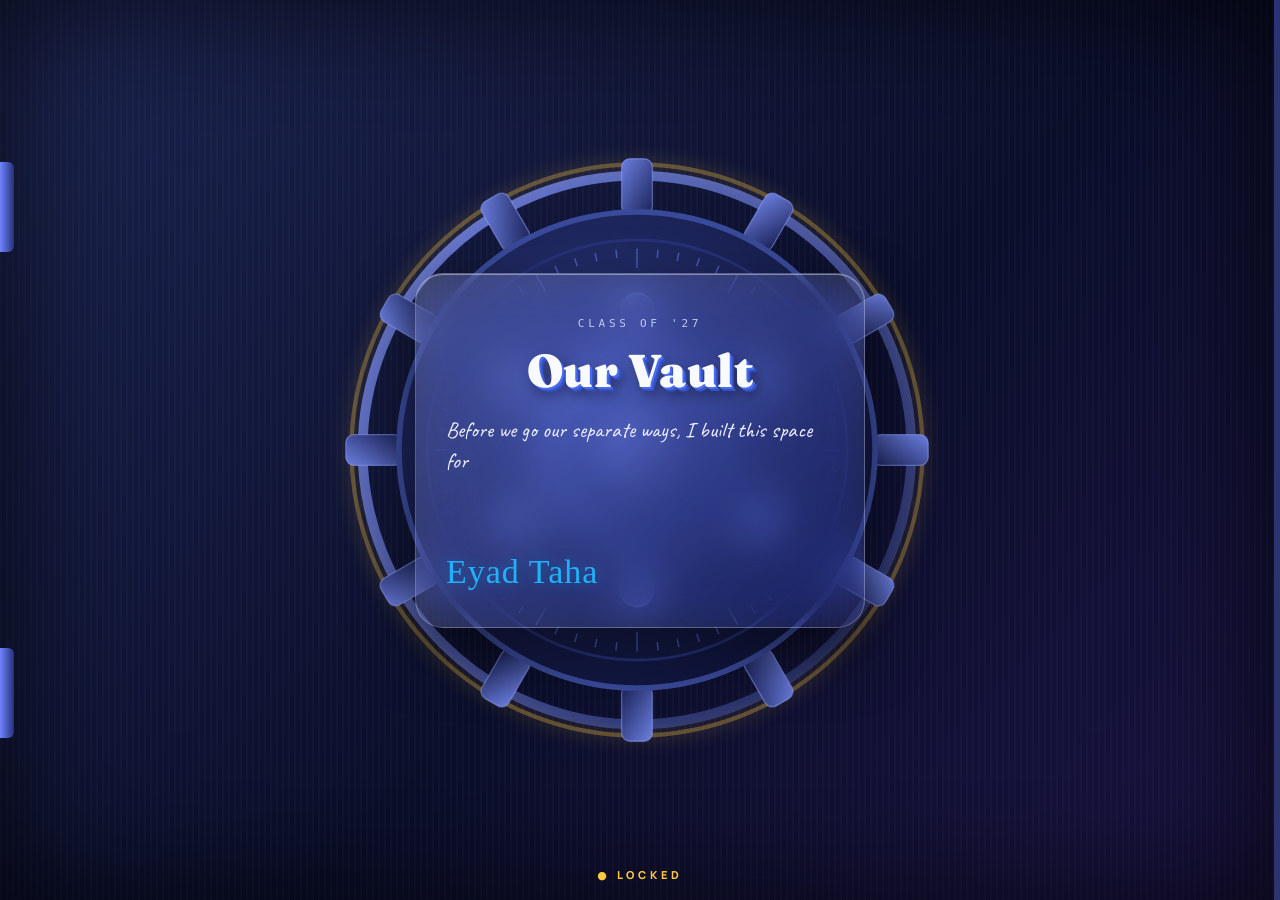
==== commit 291b1fe6: "Update index.html" ====
--- a/index.html
+++ b/index.html
@@ -1 +1 @@
-<!doctype html> <html lang="en"> <head> <meta charset="utf-8"> <meta name="viewport" content="width=device-width,initial-scale=1,viewport-fit=cover"> <meta name="theme-color" content="#070b1f"> <meta name="robots" content="noindex"> <title>MEIS Seniors '27</title> <meta name="description" content="Warning: contains pure legends. MEIS Seniors, Class of 2027."> <meta property="og:title" content="MEIS Seniors '27"> <meta property="og:description" content="Hey, you. You found us."> <meta property="og:type" content="website"> <meta name="twitter:card" content="summary"> <link rel="icon" href="data:image/svg+xml,%3Csvg xmlns='http://www.w3.org/2000/svg' viewBox='0 0 64 64'%3E%3Crect x='6' y='6' width='52' height='52' rx='14' fill='%23FFC83D' stroke='white' stroke-width='4'/%3E%3Ctext x='32' y='44' font-size='32' text-anchor='middle'%3E%F0%9F%8E%93%3C/text%3E%3C/svg%3E"> <link rel="preconnect" href="https://fonts.googleapis.com"> <link rel="preconnect" href="https://fonts.gstatic.com" crossorigin> <link href="https://fonts.googleapis.com/css2?family=Caveat:wght@600;700&family=Fraunces:opsz,wght@9..144,900&family=Manrope:wght@500;700;800&family=Special+Elite&family=Permanent+Marker&family=Bebas+Neue&family=Cormorant+Garamond:wght@500;600;700&family=Archivo:wght@400;500;600;700;800&family=Plus+Jakarta+Sans:wght@400;500;600;700;800&display=swap" rel="stylesheet"> <link rel="manifest" href="manifest.json"> <link rel="apple-touch-icon" href="apple-touch-icon.png"> <meta name="apple-mobile-web-app-capable" content="yes"> <meta name="mobile-web-app-capable" content="yes"> <meta name="apple-mobile-web-app-title" content="MEIS '27"> <script src="https://cdn.onesignal.com/sdks/web/v16/OneSignalSDK.page.js" defer></script> <link rel="stylesheet" href="style.css"> </head> <body> <noscript><p style="padding:30px;font:700 20px sans-serif">This site needs JavaScript. Turn it on and come back, legend.</p></noscript> <div id="welcomeOverlay" class="stage-overlay vault-overlay"> <div class="vault-light"></div> <div class="vault-door"> <i class="v-hinge" style="top:18%"></i><i class="v-hinge" style="bottom:18%"></i> <svg id="vaultSvg" viewBox="0 0 400 400" aria-hidden="true"></svg> <div class="v-shade"></div> </div> <div id="theaterCard" class="theater-card"> <div class="card-tag">CLASS OF '27</div> <h1 class="welcome-title">Our Vault</h1> <p id="typewriterText" class="welcome-sub"></p> <div class="theater-footer"> <span class="signature-name">Eyad Taha</span> <button id="closeWelcomeBtn" class="theater-btn"> <span>Enter Vault</span> <svg width="18" height="18" viewBox="0 0 24 24" fill="none" stroke="currentColor" stroke-width="2"><path d="M5 12h14M12 5l7 7-7 7"/></svg> </button> </div> </div> <div class="vault-status" id="vaultStatus">● LOCKED</div> </div> <section class="screen on" id="splash" aria-label="Welcome"> <div class="splash calm"> <div class="stage" aria-hidden="false"> <div class="world"> <div class="idle"> <div class="rg r1" aria-hidden="true"><i class="sat" style="--c:#FFC83D;left:50%;top:0"></i><i class="sat" style="--c:#A9D6F7;left:50%;top:100%"></i></div> <div class="rg r2" aria-hidden="true"><i class="sat" style="--c:#FF8FB8;left:0;top:50%"></i><i class="sat s2" style="--c:#fff;left:100%;top:50%"></i></div> <div class="cube c-a" aria-hidden="true"><i></i><i></i><i></i><i></i><i></i><i></i></div> <div class="cube c-b" aria-hidden="true"><i></i><i></i><i></i><i></i><i></i><i></i></div> <h1 class="hey mark x3d" id="logo3d">MEIS'27</h1> </div> </div> </div> <p class="seniorsline" id="l2">SENIORS</p> <p class="classline" id="l3">CLASS OF 2027 • SENIOR YEAR</p> <p class="welcome" id="l5"><span id="l5t"></span></p> <nav class="slabs" aria-label="Start"> <button class="slab primary tilt" data-go="countdown" type="button"> <i class="disc" aria-hidden="true"><svg viewBox="0 0 24 24" width="24" height="24" fill="none" stroke="currentColor" stroke-width="2.4" stroke-linecap="round" stroke-linejoin="round"><circle cx="12" cy="13" r="8"/><path d="M12 8.5V13l3 2M9 2.5h6"/></svg></i> <span><b id="ctitle">The Final Countdown</b><small id="csub">Every second brings us closer.</small></span> <svg class="chev" viewBox="0 0 24 24" width="22" height="22" fill="none" stroke="currentColor" stroke-width="2.6" stroke-linecap="round" stroke-linejoin="round" aria-hidden="true"><path d="M9 5l7 7-7 7"/></svg> </button> <button class="slab tilt" data-go="home" type="button"> <i class="disc" aria-hidden="true"><svg viewBox="0 0 24 24" width="24" height="24" fill="none" stroke="currentColor" stroke-width="2.4" stroke-linecap="round" stroke-linejoin="round"><path d="M3 11l9-7 9 7v9a1 1 0 0 1-1 1h-5v-6H9v6H4a1 1 0 0 1-1-1z"/></svg></i> <span><b id="etitle">Enter our home</b><small id="esub">Explore our life.</small></span> <svg class="chev" viewBox="0 0 24 24" width="22" height="22" fill="none" stroke="currentColor" stroke-width="2.6" stroke-linecap="round" stroke-linejoin="round" aria-hidden="true"><path d="M9 5l7 7-7 7"/></svg> </button> </nav> </div> </section> <section class="screen" id="countdown" aria-label="Countdown"> <div class="page narrow"> <header class="pagehead"> <button class="back" data-back type="button">← back</button> <button class="tag small" data-go="home" type="button"><i class="hole" aria-hidden="true"></i><span>OUR HOME</span> <svg viewBox="0 0 24 24" width="16" height="16" fill="none" stroke="#0A1F4A" stroke-width="3" stroke-linecap="round" stroke-linejoin="round" aria-hidden="true"><path d="M5 12h14M13 6l6 6-6 6"/></svg></button> </header> <h2 class="title x3d">Tick. Tock.</h2> <div class="tabs cdtabs" id="cdtabs" role="group" aria-label="Pick a countdown"></div> <div class="cards" role="timer"> <div class="cdc c1"><b id="cd-d">0</b><span>days</span></div> <div class="cdc c2"><b id="cd-h">00</b><span>hours</span></div> <div class="cdc c3"><b id="cd-m">00</b><span>minutes</span></div> <div class="cdc c4"><b id="cd-s">00</b><span>seconds</span></div> </div> <div class="road" aria-label="The road so far"> <svg viewBox="0 0 320 96" role="img" aria-label="A winding dotted road with a graduation cap riding toward the finish flag"> <path id="roadp" d="M16 64 C 62 8, 104 108, 164 56 S 262 6, 292 52" fill="none" stroke="#A9D6F7" stroke-width="5" stroke-linecap="round" stroke-dasharray="1 12"/> <text x="296" y="38" font-size="24" text-anchor="middle">🏁</text> <g id="rider"><circle r="16" fill="#FFC83D" stroke="#fff" stroke-width="3"/><text font-size="17" text-anchor="middle" dominant-baseline="central">🎓</text></g> </svg> </div> <div class="note"><i class="tape" aria-hidden="true"></i><p id="cdjoke"></p></div> <p class="hand fin" id="cdfin" hidden>WE DID IT. Go hug somebody.</p> </div> </section> <section class="screen" id="home" aria-label="The whole website"> <div class="page"> <header class="pagehead"> <button class="back" data-go="splash" type="button">← front door</button> <div class="social-nav"> <a href="https://www.instagram.com/meisseniors_27?srtk=MXF5c2dsejFqdXVwdQ==" target="_blank" rel="noopener noreferrer" class="social-btn instagram" title="Instagram"> <svg xmlns="http://www.w3.org/2000/svg" width="18" height="18" viewBox="0 0 24 24" fill="none" stroke="currentColor" stroke-width="2" stroke-linecap="round" stroke-linejoin="round"> <rect x="2" y="2" width="20" height="20" rx="5" ry="5"></rect> <path d="M16 11.37A4 4 0 1 1 12.63 8 4 4 0 0 1 16 11.37z"></path> <line x1="17.5" y1="6.5" x2="17.51" y2="6.5"></line> </svg> </a> </div> </header> <div class="homegrid"> <div class="hero"> <p class="warn"><span aria-hidden="true">⚠️</span> <span id="warntxt">warning: contains pure legends</span></p> <h1 class="meis x3d" id="meis">MEIS'27</h1> <div class="row2"> <span class="seniors">Seniors</span> <div class="pillrow"><span class="pill">Class of 2027</span><span class="bubble" id="bubble">Yes, we really are graduating.</span></div> </div> </div> <div class="polcol"> <div class="polwrap"> <figure class="polaroid" id="grouppol"><i class="tape" aria-hidden="true"></i><div class="ph"></div><figcaption id="groupcap"></figcaption></figure> </div> </div> </div> <div class="band" aria-hidden="true"><div class="track" id="band"></div></div> <div class="menugrid"> <nav class="menu" aria-label="Pages"> <button class="bigbtn b1" data-go="randoms" type="button"><span class="em" aria-hidden="true">📸</span><b>Randoms</b><small>From the vault: Unhinged & unfiltered</small></button> <button class="bigbtn b2" data-go="people" type="button"><span class="em" aria-hidden="true">🧑‍🎤</span><b>Who are these people?</b><small>Flip a card to see the baby photo</small></button> <button class="bigbtn b3" data-go="trips" type="button"><span class="em" aria-hidden="true">🧭</span><b>Take me on a trip</b><small>Where we went (and got lost)</small></button> <button class="bigbtn b4" data-go="mail" type="button"><span class="em" aria-hidden="true">💌</span><b>Secret mail (shhh)</b><small>Only the right person can read it</small></button> </nav> <aside class="side"> <div class="note rules"><i class="tape" aria-hidden="true"></i> <p class="nt">Rules of this website:</p> <ol id="rules"></ol> </div> </aside> </div> <div class="foot"> <p class="tiny">made with love by EYAD TAHA</p> </div> </div> </section> </body> </html> <section class="screen" id="randoms" aria-label="Randoms"> <div class="page"> <header class="pagehead"><button class="back" data-back type="button">← back</button></header> <h2 class="title x3d">Randoms & Drops</h2> <p class="hand sub">PURE CHAOS</p> <div style="text-align: center; margin: 15px 0;"> <label for="quickImageUpload" style="display: inline-flex; align-items: center; gap: 8px; cursor: pointer; padding: 8px 16px; border-radius: 6px; background: rgba(255,255,255,0.08); border: 1px solid rgba(255,255,255,0.2); color: #fff; font-family: inherit; font-size: 13px; transition: all 0.2s ease; backdrop-filter: blur(5px);"> <span>📷</span> <span>Upload Photo</span> </label> <input type="file" id="quickImageUpload" accept="image/*" multiple style="display: none;" onchange="uploadDirectImage(this)"> <p id="uploadStatusMsg" style="margin-top: 6px; font-size: 12px; opacity: 0.8;"></p> </div> <div id="randomsGrid" class="detective-grid" style="margin-top: 20px;"></div> </div> </section> <section class="screen" id="people" aria-label="Who's Who"> <div class="page"> <header class="pagehead"><button class="back" data-back type="button">← back</button></header> <h2 class="title x3d">Who's Who</h2> <p class="hand sub">tap a card. the baby photo is the punchline.</p> <label class="search"><span class="sr">Search by name</span><input id="psearch" type="search" placeholder="find yourself (we won't tell)" autocomplete="off"></label> <div class="pgrid" id="pgrid"></div> <p class="hand none" id="pnone" hidden>Nobody found. Suspicious. Check the spelling?</p> </div> </section> <section class="screen" id="trips" aria-label="Trips"> <div class="page narrow"> <header class="pagehead"><button class="back" data-back type="button">← back</button></header> <h2 class="title x3d">MEMORIES LANE</h2> <p class="hand sub">UNAUTHORIZED MEMORIES</p> <div class="route" id="tripl"></div> </div> </section> <section class="screen" id="mail" aria-label="Secret mail"> <div class="page narrow"> <header class="pagehead"><button class="back" data-back type="button">← back</button></header> <h2 class="title x3d">Secret Mail</h2> <p class="hand sub">shhh. only the right person can read it.</p> <div class="tabs"> <button class="tabbtn" id="tabw" type="button" aria-pressed="true">✍️ Write one</button> <button class="tabbtn" id="tabr" type="button" aria-pressed="false">📬 My mailbox</button> </div> <div class="paper" id="panelw"> <p class="hand closed" id="mailclosed" hidden>The post office is closed. (The admin hasn't plugged it in yet.)</p> <form id="sendform" autocomplete="off"> <label class="field"><span>To:</span> <select id="to" name="to" required><option value="">calling the post office…</option></select></label> <label class="field"><span>Say it. Nicely.</span> <textarea name="text" rows="5" maxlength="600" required placeholder="you're a legend because…"></textarea></label> <label class="field"><span>Sign it as… (or stay anonymous)</span> <select id="from" name="from"><option value="">a mystery person (anonymous)</option></select></label> <label class="field" id="fromCodeField" hidden><span>Enter YOUR secret code (to prove it's really you):</span> <input name="fromCode" type="password" inputmode="numeric" pattern="[0-9]*" maxlength="6" placeholder="• • • •"></label> <input class="hp" name="hp" tabindex="-1" aria-hidden="true" autocomplete="off"> <button class="go" type="submit" id="sendbtn">Send it 🚀</button> <p class="msg" id="sendmsg" role="status"></p> </form> </div> <div class="paper" id="panelr" hidden> <form id="readform" autocomplete="off"> <label class="field"><span>I am…</span> <select id="who" name="who" required><option value="">calling the post office…</option></select></label> <label class="field"><span>Secret code </span> <input name="code" type="password" inputmode="numeric" pattern="[0-9]*" maxlength="6" required placeholder="• • • • •"></label> <button class="go" type="submit" id="readbtn">Open my mailbox 🔑</button> <p class="msg" id="readmsg" role="status"></p> <button class="linkbtn" id="gotocodepage" type="button">Change my code 🔐</button> </form> <form id="adminform" hidden autocomplete="off"> <p class="hand boxhead">Manager door 🛡️</p> <label class="field"><span>Manager code</span> <input name="acode" type="password" inputmode="numeric" maxlength="12" required placeholder="• • • • • •"></label> <button class="go" type="submit" id="adminbtn">Open manager view 🛡️</button> <p class="msg" id="adminmsg" role="status"></p> <button class="linkbtn" id="adminback" type="button">← back</button> </form> <form id="changecodeform" hidden autocomplete="off"> <p class="hand boxhead">Change your secret code 🔐</p> <label class="field"><span>I am…</span> <select id="ccname" name="name" required><option value="">Select your name…</option></select></label> <label class="field"><span>Old secret code</span> <input name="oldCode" type="password" inputmode="numeric" maxlength="6" required placeholder="• • • •"></label> <label class="field"><span>New secret code</span> <input name="newCode" type="password" inputmode="numeric" maxlength="6" required placeholder="• • • •"></label> <button class="go" type="submit" id="changecodebtn">Save new code 🚀</button> <p class="msg" id="changecodemsg" role="status"></p> <button class="linkbtn" id="changecodeback" type="button">← back</button> </form> <div id="box" hidden> <p class="hand boxhead" id="boxhead">Your mailbox. Eyes only. 👀</p> <div id="letters"></div> <button class="go alt" id="lockbtn" type="button">Lock it again 🔒</button> </div> </div> </div> </section> </main> <div id="lb" hidden role="dialog" aria-modal="true" aria-label="Photo viewer"> <button class="lbx" id="lbclose" type="button" aria-label="Close photo">✕</button> <button class="lbn l" id="lbprev" type="button" aria-label="Previous photo">←</button> <figure><img id="lbimg" alt=""><figcaption id="lbcap"></figcaption></figure> <button class="lbn r" id="lbnext" type="button" aria-label="Next photo">→</button> </div> <div id="toast" role="status" aria-live="polite"></div> <div id="fx" aria-hidden="true"></div> <script src="guard.js"></script> <script src="content.js"></script> <script src="app.js"></script> <script src="birthdays.js"></script> <script src="notify.js"></script> </body> </html>
+<!doctype html> <html lang="en"> <head> <meta charset="utf-8"> <meta name="viewport" content="width=device-width,initial-scale=1,viewport-fit=cover"> <meta name="theme-color" content="#070b1f"> <meta name="robots" content="noindex"> <title>MEIS Seniors '27</title> <meta name="description" content="Warning: contains pure legends. MEIS Seniors, Class of 2027."> <meta property="og:title" content="MEIS Seniors '27"> <meta property="og:description" content="Hey, you. You found us."> <meta property="og:type" content="website"> <meta name="twitter:card" content="summary"> <link rel="icon" href="data:image/svg+xml,%3Csvg xmlns='http://www.w3.org/2000/svg' viewBox='0 0 64 64'%3E%3Crect x='6' y='6' width='52' height='52' rx='14' fill='%23FFC83D' stroke='white' stroke-width='4'/%3E%3Ctext x='32' y='44' font-size='32' text-anchor='middle'%3E%F0%9F%8E%93%3C/text%3E%3C/svg%3E"> <link rel="preconnect" href="https://fonts.googleapis.com"> <link rel="preconnect" href="https://fonts.gstatic.com" crossorigin> <link href="https://fonts.googleapis.com/css2?family=Caveat:wght@600;700&family=Fraunces:opsz,wght@9..144,900&family=Manrope:wght@500;700;800&family=Special+Elite&family=Permanent+Marker&family=Bebas+Neue&family=Cormorant+Garamond:wght@500;600;700&family=Archivo:wght@400;500;600;700;800&family=Plus+Jakarta+Sans:wght@400;500;600;700;800&display=swap" rel="stylesheet"> <link rel="manifest" href="manifest.json"> <link rel="apple-touch-icon" href="apple-touch-icon.png"> <meta name="apple-mobile-web-app-capable" content="yes"> <meta name="mobile-web-app-capable" content="yes"> <meta name="apple-mobile-web-app-title" content="MEIS '27"> <script src="https://cdn.onesignal.com/sdks/web/v16/OneSignalSDK.page.js" defer></script> <link rel="stylesheet" href="style.css"> </head> <body> <noscript><p style="padding:30px;font:700 20px sans-serif">This site needs JavaScript. Turn it on and come back, legend.</p></noscript> <div id="welcomeOverlay" class="stage-overlay vault-overlay"> <div class="vault-light"></div> <div class="vault-door"> <i class="v-hinge" style="top:18%"></i><i class="v-hinge" style="bottom:18%"></i> <svg id="vaultSvg" viewBox="0 0 400 400" aria-hidden="true"></svg> <div class="v-shade"></div> </div> <div id="theaterCard" class="theater-card"> <div class="card-tag">CLASS OF '27</div> <h1 class="welcome-title">Our Vault</h1> <p id="typewriterText" class="welcome-sub"></p> <div class="theater-footer"> <span class="signature-name">Eyad Taha</span> <button id="closeWelcomeBtn" class="theater-btn"> <span>Enter Vault</span> <svg width="18" height="18" viewBox="0 0 24 24" fill="none" stroke="currentColor" stroke-width="2"><path d="M5 12h14M12 5l7 7-7 7"/></svg> </button> </div> </div> <div class="vault-status" id="vaultStatus">● LOCKED</div> </div> <section class="screen on" id="splash" aria-label="Welcome"> <div class="splash calm"> <div class="stage" aria-hidden="false"> <div class="world"> <div class="idle"> <div class="rg r1" aria-hidden="true"><i class="sat" style="--c:#FFC83D;left:50%;top:0"></i><i class="sat" style="--c:#A9D6F7;left:50%;top:100%"></i></div> <div class="rg r2" aria-hidden="true"><i class="sat" style="--c:#FF8FB8;left:0;top:50%"></i><i class="sat s2" style="--c:#fff;left:100%;top:50%"></i></div> <div class="cube c-a" aria-hidden="true"><i></i><i></i><i></i><i></i><i></i><i></i></div> <div class="cube c-b" aria-hidden="true"><i></i><i></i><i></i><i></i><i></i><i></i></div> <h1 class="hey mark x3d" id="logo3d">MEIS'27</h1> </div> </div> </div> <p class="seniorsline" id="l2">SENIORS</p> <p class="classline" id="l3">CLASS OF 2027 • SENIOR YEAR</p> <p class="welcome" id="l5"><span id="l5t"></span></p> <nav class="slabs" aria-label="Start"> <button class="slab primary tilt" data-go="countdown" type="button"> <i class="disc" aria-hidden="true"><svg viewBox="0 0 24 24" width="24" height="24" fill="none" stroke="currentColor" stroke-width="2.4" stroke-linecap="round" stroke-linejoin="round"><circle cx="12" cy="13" r="8"/><path d="M12 8.5V13l3 2M9 2.5h6"/></svg></i> <span><b id="ctitle">The Final Countdown</b><small id="csub">Every second brings us closer.</small></span> <svg class="chev" viewBox="0 0 24 24" width="22" height="22" fill="none" stroke="currentColor" stroke-width="2.6" stroke-linecap="round" stroke-linejoin="round" aria-hidden="true"><path d="M9 5l7 7-7 7"/></svg> </button> <button class="slab tilt" data-go="home" type="button"> <i class="disc" aria-hidden="true"><svg viewBox="0 0 24 24" width="24" height="24" fill="none" stroke="currentColor" stroke-width="2.4" stroke-linecap="round" stroke-linejoin="round"><path d="M3 11l9-7 9 7v9a1 1 0 0 1-1 1h-5v-6H9v6H4a1 1 0 0 1-1-1z"/></svg></i> <span><b id="etitle">Enter our home</b><small id="esub">Explore our life.</small></span> <svg class="chev" viewBox="0 0 24 24" width="22" height="22" fill="none" stroke="currentColor" stroke-width="2.6" stroke-linecap="round" stroke-linejoin="round" aria-hidden="true"><path d="M9 5l7 7-7 7"/></svg> </button> </nav> </div> </section> <section class="screen" id="countdown" aria-label="Countdown"> <div class="page narrow"> <header class="pagehead"> <button class="back" data-back type="button">← back</button> <button class="tag small" data-go="home" type="button"><i class="hole" aria-hidden="true"></i><span>OUR HOME</span> <svg viewBox="0 0 24 24" width="16" height="16" fill="none" stroke="#0A1F4A" stroke-width="3" stroke-linecap="round" stroke-linejoin="round" aria-hidden="true"><path d="M5 12h14M13 6l6 6-6 6"/></svg></button> </header> <h2 class="title x3d">Tick. Tock.</h2> <div class="tabs cdtabs" id="cdtabs" role="group" aria-label="Pick a countdown"></div> <div class="cards" role="timer"> <div class="cdc c1"><b id="cd-d">0</b><span>days</span></div> <div class="cdc c2"><b id="cd-h">00</b><span>hours</span></div> <div class="cdc c3"><b id="cd-m">00</b><span>minutes</span></div> <div class="cdc c4"><b id="cd-s">00</b><span>seconds</span></div> </div> <div class="road" aria-label="The road so far"> <svg viewBox="0 0 320 96" role="img" aria-label="A winding dotted road with a graduation cap riding toward the finish flag"> <path id="roadp" d="M16 64 C 62 8, 104 108, 164 56 S 262 6, 292 52" fill="none" stroke="#A9D6F7" stroke-width="5" stroke-linecap="round" stroke-dasharray="1 12"/> <text x="296" y="38" font-size="24" text-anchor="middle">🏁</text> <g id="rider"><circle r="16" fill="#FFC83D" stroke="#fff" stroke-width="3"/><text font-size="17" text-anchor="middle" dominant-baseline="central">🎓</text></g> </svg> </div> <div class="note"><i class="tape" aria-hidden="true"></i><p id="cdjoke"></p></div> <p class="hand fin" id="cdfin" hidden>WE DID IT. Go hug somebody.</p> </div> </section> <section class="screen" id="home" aria-label="The whole website"> <div class="page"> <header class="pagehead"> <button class="back" data-go="splash" type="button">← front door</button> <div class="social-nav"> <a href="https://www.instagram.com/meisseniors_27?srtk=MXF5c2dsejFqdXVwdQ==" target="_blank" rel="noopener noreferrer" class="social-btn instagram" title="Instagram"> <svg xmlns="http://www.w3.org/2000/svg" width="18" height="18" viewBox="0 0 24 24" fill="none" stroke="currentColor" stroke-width="2" stroke-linecap="round" stroke-linejoin="round"> <rect x="2" y="2" width="20" height="20" rx="5" ry="5"></rect> <path d="M16 11.37A4 4 0 1 1 12.63 8 4 4 0 0 1 16 11.37z"></path> <line x1="17.5" y1="6.5" x2="17.51" y2="6.5"></line> </svg> </a> </div> </header> <div class="homegrid"> <div class="hero"> <p class="warn"><span aria-hidden="true">⚠️</span> <span id="warntxt">warning: contains pure legends</span></p> <h1 class="meis x3d" id="meis">MEIS'27</h1> <div class="row2"> <span class="seniors">Seniors</span> <div class="pillrow"><span class="pill">Class of 2027</span><span class="bubble" id="bubble">Yes, we really are graduating.</span></div> </div> </div> <div class="polcol"> <div class="polwrap"> <figure class="polaroid" id="grouppol"><i class="tape" aria-hidden="true"></i><div class="ph"></div><figcaption id="groupcap"></figcaption></figure> </div> </div> </div> <div class="band" aria-hidden="true"><div class="track" id="band"></div></div> <div class="menugrid"> <nav class="menu" aria-label="Pages"> <button class="bigbtn b1" data-go="randoms" type="button"><span class="em" aria-hidden="true">📸</span><b>Randoms</b><small>From the vault: Unhinged & unfiltered</small></button> <button class="bigbtn b2" data-go="people" type="button"><span class="em" aria-hidden="true">🧑‍🎤</span><b>Who are these people?</b><small>Flip a card to see the baby photo</small></button> <button class="bigbtn b3" data-go="trips" type="button"><span class="em" aria-hidden="true">🧭</span><b>Take me on a trip</b><small>Where we went (and got lost)</small></button> <button class="bigbtn b4" data-go="mail" type="button"><span class="em" aria-hidden="true">💌</span><b>Secret mail (shhh)</b><small>Only the right person can read it</small></button> </nav> <aside class="side"> <div class="note rules"><i class="tape" aria-hidden="true"></i> <p class="nt">Rules of this website:</p> <ol id="rules"></ol> </div> </aside> </div> <div class="foot"> <p class="tiny">made with love by EYAD TAHA</p> </div> </div> </section> </body> </html> <section class="screen" id="randoms" aria-label="Randoms"> <div class="page"> <header class="pagehead"><button class="back" data-back type="button">← back</button></header> <h2 class="title x3d">Randoms & Drops</h2> <p class="hand sub">PURE CHAOS</p> <div style="text-align: center; margin: 15px 0;"> <label for="quickImageUpload" style="display: inline-flex; align-items: center; gap: 8px; cursor: pointer; padding: 8px 16px; border-radius: 6px; background: rgba(255,255,255,0.08); border: 1px solid rgba(255,255,255,0.2); color: #fff; font-family: inherit; font-size: 13px; transition: all 0.2s ease; backdrop-filter: blur(5px);"> <span>📷</span> <span>Upload Photo</span> </label> <input type="file" id="quickImageUpload" accept="image/*" multiple style="display: none;" onchange="uploadDirectImage(this)"> <p id="uploadStatusMsg" style="margin-top: 6px; font-size: 12px; opacity: 0.8;"></p> </div> <div id="randomsGrid" class="detective-grid" style="margin-top: 20px;"></div> </div> </section> <section class="screen" id="people" aria-label="Who's Who"> <div class="page"> <header class="pagehead"><button class="back" data-back type="button">← back</button></header> <h2 class="title x3d">Who's Who</h2> <p class="hand sub">tap a card. the baby photo is the punchline.</p> <label class="search"><span class="sr">Search by name</span><input id="psearch" type="search" placeholder="find yourself (we won't tell)" autocomplete="off"></label> <div class="pgrid" id="pgrid"></div> <p class="hand none" id="pnone" hidden>Nobody found. Suspicious. Check the spelling?</p> </div> </section> <section class="screen" id="trips" aria-label="Trips"> <div class="page narrow"> <header class="pagehead"><button class="back" data-back type="button">← back</button></header> <h2 class="title x3d">MEMORIES LANE</h2> <p class="hand sub">UNAUTHORIZED MEMORIES</p> <div class="route" id="tripl"></div> </div> </section> <section class="screen" id="mail" aria-label="Secret mail"> <div class="page narrow"> <header class="pagehead"><button class="back" data-back type="button">← back</button></header> <h2 class="title x3d">Secret Mail</h2> <p class="hand sub">shhh. only the right person can read it.</p> <div class="tabs"> <button class="tabbtn" id="tabw" type="button" aria-pressed="true">✍️ Write one</button> <button class="tabbtn" id="tabr" type="button" aria-pressed="false">📬 My mailbox</button> </div> <div class="paper" id="panelw"> <p class="hand closed" id="mailclosed" hidden>The post office is closed. (The admin hasn't plugged it in yet.)</p> <form id="sendform" autocomplete="off"> <label class="field"><span>To:</span> <select id="to" name="to" required><option value="">calling the post office…</option></select></label> <label class="field"><span>Say it. Nicely.</span> <textarea name="text" rows="5" maxlength="600" required placeholder="you're a legend because…"></textarea></label> <label class="field"><span>Sign it as… (or stay anonymous)</span> <select id="from" name="from"><option value="">a mystery person (anonymous)</option></select></label> <label class="field" id="fromCodeField" hidden><span>Enter YOUR secret code (to prove it's really you):</span> <input name="fromCode" type="password" inputmode="numeric" pattern="[0-9]*" maxlength="6" placeholder="• • • •"></label> <input class="hp" name="hp" tabindex="-1" aria-hidden="true" autocomplete="off"> <button class="go" type="submit" id="sendbtn">Send it 🚀</button> <p class="msg" id="sendmsg" role="status"></p> </form> </div> <div class="paper" id="panelr" hidden> <form id="readform" autocomplete="off"> <label class="field"><span>I am…</span> <select id="who" name="who" required><option value="">calling the post office…</option></select></label> <label class="field"><span>Secret code </span> <input name="code" type="password" inputmode="numeric" pattern="[0-9]*" maxlength="6" required placeholder="• • • • •"></label> <button class="go" type="submit" id="readbtn">Open my mailbox 🔑</button> <p class="msg" id="readmsg" role="status"></p> <button class="linkbtn" id="gotocodepage" type="button">Change my code 🔐</button> </form> <form id="adminform" hidden autocomplete="off"> <p class="hand boxhead">Manager door 🛡️</p> <label class="field"><span>Manager code</span> <input name="acode" type="password" inputmode="numeric" maxlength="12" required placeholder="• • • • • •"></label> <button class="go" type="submit" id="adminbtn">Open manager view 🛡️</button> <p class="msg" id="adminmsg" role="status"></p> <button class="linkbtn" id="adminback" type="button">← back</button> </form> <form id="changecodeform" hidden autocomplete="off"> <p class="hand boxhead">Change your secret code 🔐</p> <label class="field"><span>I am…</span> <select id="ccname" name="name" required><option value="">Select your name…</option></select></label> <label class="field"><span>Old secret code</span> <input name="oldCode" type="password" inputmode="numeric" maxlength="6" required placeholder="• • • •"></label> <label class="field"><span>New secret code</span> <input name="newCode" type="password" inputmode="numeric" maxlength="6" required placeholder="• • • •"></label> <button class="go" type="submit" id="changecodebtn">Save new code 🚀</button> <p class="msg" id="changecodemsg" role="status"></p> <button class="linkbtn" id="changecodeback" type="button">← back</button> </form> <div id="box" hidden> <p class="hand boxhead" id="boxhead">Your mailbox. Eyes only. 👀</p> <div id="letters"></div> <button class="go alt" id="lockbtn" type="button">Lock it again 🔒</button> </div> </div> </div> </section> </main> <div id="lb" hidden role="dialog" aria-modal="true" aria-label="Photo viewer"> <button class="lbx" id="lbclose" type="button" aria-label="Close photo">✕</button> <button class="lbn l" id="lbprev" type="button" aria-label="Previous photo">←</button> <figure><img id="lbimg" alt=""><figcaption id="lbcap"></figcaption></figure> <button class="lbn r" id="lbnext" type="button" aria-label="Next photo">→</button> </div> <div id="toast" role="status" aria-live="polite"></div> <div id="fx" aria-hidden="true"></div> <script src="content.js"></script> <script src="app.js"></script> <script src="birthdays.js"></script> <script src="notify.js"></script> </body> </html>
--- a/style.css
+++ b/style.css
@@ -604,3 +604,20 @@
   background:#ffc83d;color:#2a1a0a;border:0;border-radius:8px;
   padding:7px 12px;font:700 13px system-ui,sans-serif;cursor:pointer;
 }
+
+
+/* ===== DROPS (per-person photos) ===== */
+.pcard{position:relative}
+.dropbtn{position:absolute;top:8px;right:8px;z-index:6;width:28px;height:28px;border-radius:50%;display:grid;place-items:center;font-size:14px;line-height:1;background:rgba(10,31,74,.82);border:1.5px solid rgba(255,255,255,.75);box-shadow:0 2px 6px rgba(0,0,0,.4);cursor:pointer;transition:transform .15s ease}
+.dropbtn::after{content:"";position:absolute;inset:-9px}
+.dropbtn:hover{transform:scale(1.12)}
+.dropbtn:focus-visible{outline:2px solid #FFC83D;outline-offset:2px}
+.droptools{display:flex;gap:10px;justify-content:center;align-items:center;flex-wrap:wrap;margin:0 0 10px}
+.dropform{display:flex;gap:8px;justify-content:center;align-items:center;flex-wrap:wrap}
+.dropadd,.droplock{cursor:pointer;padding:9px 16px;border-radius:999px;border:1.5px solid rgba(255,255,255,.55);background:rgba(10,31,74,.85);color:#fff;font:700 14px/1 inherit;font-family:inherit}
+.dropadd:disabled{opacity:.6;cursor:wait}
+.droplock{background:rgba(255,255,255,.12)}
+.dropcode{width:170px;max-width:100%;padding:9px 14px;border-radius:999px;border:1.5px solid rgba(255,255,255,.55);background:rgba(0,0,0,.45);color:#fff;font-size:15px;text-align:center;font-family:inherit}
+.dropmsg{text-align:center;color:#ff9cc4;font-weight:700;font-size:14px;min-height:1.3em;margin:0 0 14px}
+.dropmsg.ok{color:#7ff0b0}
+.dropdel{position:absolute;top:6px;right:6px;z-index:25;width:30px;height:30px;border-radius:50%;background:#e11d48;color:#fff;border:2px solid #fff;font-weight:800;font-size:14px;cursor:pointer}
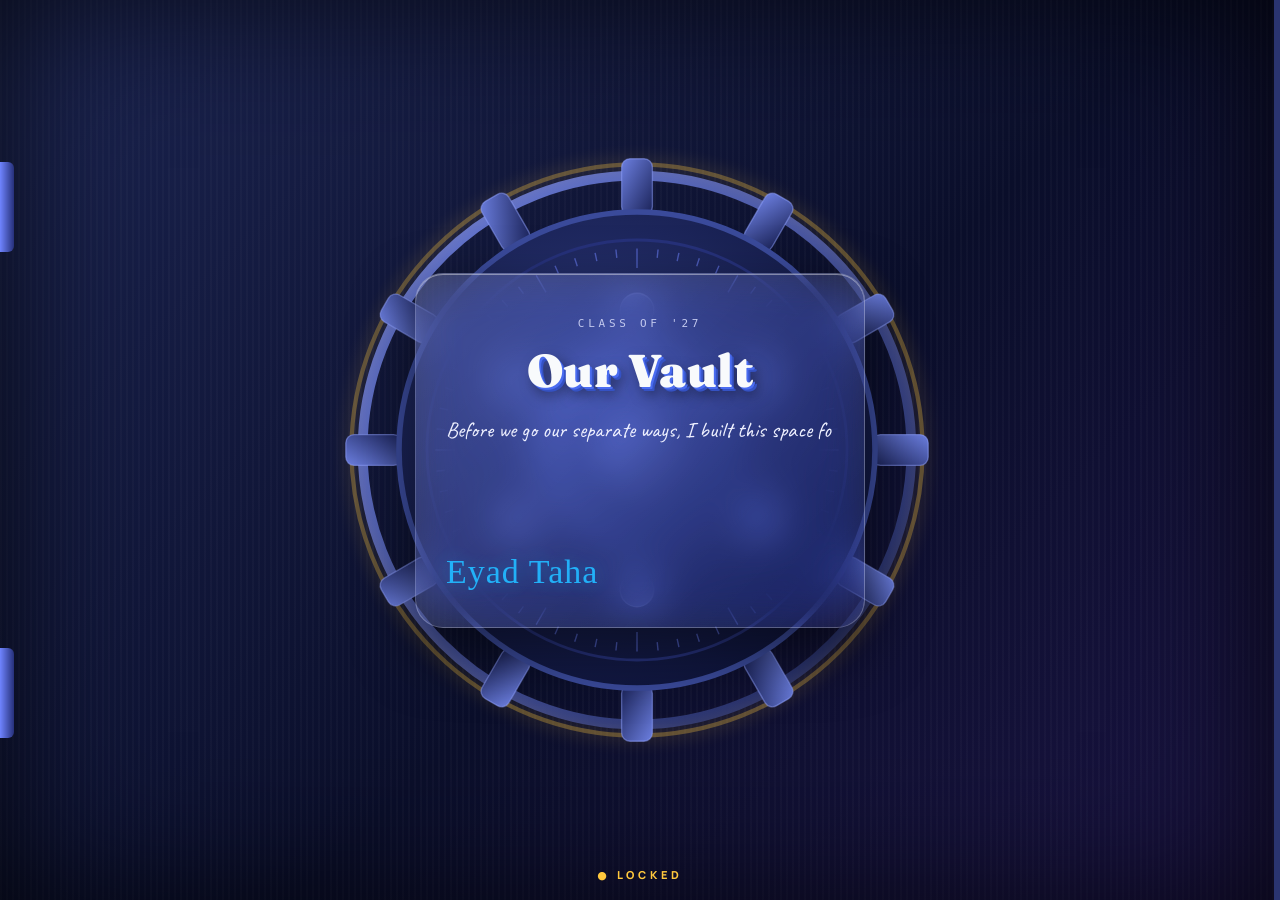
==== commit f4a92c52: "Add files via upload" ====
--- a/index.html
+++ b/index.html
@@ -1 +1 @@
-<!doctype html> <html lang="en"> <head> <meta charset="utf-8"> <meta name="viewport" content="width=device-width,initial-scale=1,viewport-fit=cover"> <meta name="theme-color" content="#070b1f"> <meta name="robots" content="noindex"> <title>MEIS Seniors '27</title> <meta name="description" content="Warning: contains pure legends. MEIS Seniors, Class of 2027."> <meta property="og:title" content="MEIS Seniors '27"> <meta property="og:description" content="Hey, you. You found us."> <meta property="og:type" content="website"> <meta name="twitter:card" content="summary"> <link rel="icon" href="data:image/svg+xml,%3Csvg xmlns='http://www.w3.org/2000/svg' viewBox='0 0 64 64'%3E%3Crect x='6' y='6' width='52' height='52' rx='14' fill='%23FFC83D' stroke='white' stroke-width='4'/%3E%3Ctext x='32' y='44' font-size='32' text-anchor='middle'%3E%F0%9F%8E%93%3C/text%3E%3C/svg%3E"> <link rel="preconnect" href="https://fonts.googleapis.com"> <link rel="preconnect" href="https://fonts.gstatic.com" crossorigin> <link href="https://fonts.googleapis.com/css2?family=Caveat:wght@600;700&family=Fraunces:opsz,wght@9..144,900&family=Manrope:wght@500;700;800&family=Special+Elite&family=Permanent+Marker&family=Bebas+Neue&family=Cormorant+Garamond:wght@500;600;700&family=Archivo:wght@400;500;600;700;800&family=Plus+Jakarta+Sans:wght@400;500;600;700;800&display=swap" rel="stylesheet"> <link rel="manifest" href="manifest.json"> <link rel="apple-touch-icon" href="apple-touch-icon.png"> <meta name="apple-mobile-web-app-capable" content="yes"> <meta name="mobile-web-app-capable" content="yes"> <meta name="apple-mobile-web-app-title" content="MEIS '27"> <script src="https://cdn.onesignal.com/sdks/web/v16/OneSignalSDK.page.js" defer></script> <link rel="stylesheet" href="style.css"> </head> <body> <noscript><p style="padding:30px;font:700 20px sans-serif">This site needs JavaScript. Turn it on and come back, legend.</p></noscript> <div id="welcomeOverlay" class="stage-overlay vault-overlay"> <div class="vault-light"></div> <div class="vault-door"> <i class="v-hinge" style="top:18%"></i><i class="v-hinge" style="bottom:18%"></i> <svg id="vaultSvg" viewBox="0 0 400 400" aria-hidden="true"></svg> <div class="v-shade"></div> </div> <div id="theaterCard" class="theater-card"> <div class="card-tag">CLASS OF '27</div> <h1 class="welcome-title">Our Vault</h1> <p id="typewriterText" class="welcome-sub"></p> <div class="theater-footer"> <span class="signature-name">Eyad Taha</span> <button id="closeWelcomeBtn" class="theater-btn"> <span>Enter Vault</span> <svg width="18" height="18" viewBox="0 0 24 24" fill="none" stroke="currentColor" stroke-width="2"><path d="M5 12h14M12 5l7 7-7 7"/></svg> </button> </div> </div> <div class="vault-status" id="vaultStatus">● LOCKED</div> </div> <section class="screen on" id="splash" aria-label="Welcome"> <div class="splash calm"> <div class="stage" aria-hidden="false"> <div class="world"> <div class="idle"> <div class="rg r1" aria-hidden="true"><i class="sat" style="--c:#FFC83D;left:50%;top:0"></i><i class="sat" style="--c:#A9D6F7;left:50%;top:100%"></i></div> <div class="rg r2" aria-hidden="true"><i class="sat" style="--c:#FF8FB8;left:0;top:50%"></i><i class="sat s2" style="--c:#fff;left:100%;top:50%"></i></div> <div class="cube c-a" aria-hidden="true"><i></i><i></i><i></i><i></i><i></i><i></i></div> <div class="cube c-b" aria-hidden="true"><i></i><i></i><i></i><i></i><i></i><i></i></div> <h1 class="hey mark x3d" id="logo3d">MEIS'27</h1> </div> </div> </div> <p class="seniorsline" id="l2">SENIORS</p> <p class="classline" id="l3">CLASS OF 2027 • SENIOR YEAR</p> <p class="welcome" id="l5"><span id="l5t"></span></p> <nav class="slabs" aria-label="Start"> <button class="slab primary tilt" data-go="countdown" type="button"> <i class="disc" aria-hidden="true"><svg viewBox="0 0 24 24" width="24" height="24" fill="none" stroke="currentColor" stroke-width="2.4" stroke-linecap="round" stroke-linejoin="round"><circle cx="12" cy="13" r="8"/><path d="M12 8.5V13l3 2M9 2.5h6"/></svg></i> <span><b id="ctitle">The Final Countdown</b><small id="csub">Every second brings us closer.</small></span> <svg class="chev" viewBox="0 0 24 24" width="22" height="22" fill="none" stroke="currentColor" stroke-width="2.6" stroke-linecap="round" stroke-linejoin="round" aria-hidden="true"><path d="M9 5l7 7-7 7"/></svg> </button> <button class="slab tilt" data-go="home" type="button"> <i class="disc" aria-hidden="true"><svg viewBox="0 0 24 24" width="24" height="24" fill="none" stroke="currentColor" stroke-width="2.4" stroke-linecap="round" stroke-linejoin="round"><path d="M3 11l9-7 9 7v9a1 1 0 0 1-1 1h-5v-6H9v6H4a1 1 0 0 1-1-1z"/></svg></i> <span><b id="etitle">Enter our home</b><small id="esub">Explore our life.</small></span> <svg class="chev" viewBox="0 0 24 24" width="22" height="22" fill="none" stroke="currentColor" stroke-width="2.6" stroke-linecap="round" stroke-linejoin="round" aria-hidden="true"><path d="M9 5l7 7-7 7"/></svg> </button> </nav> </div> </section> <section class="screen" id="countdown" aria-label="Countdown"> <div class="page narrow"> <header class="pagehead"> <button class="back" data-back type="button">← back</button> <button class="tag small" data-go="home" type="button"><i class="hole" aria-hidden="true"></i><span>OUR HOME</span> <svg viewBox="0 0 24 24" width="16" height="16" fill="none" stroke="#0A1F4A" stroke-width="3" stroke-linecap="round" stroke-linejoin="round" aria-hidden="true"><path d="M5 12h14M13 6l6 6-6 6"/></svg></button> </header> <h2 class="title x3d">Tick. Tock.</h2> <div class="tabs cdtabs" id="cdtabs" role="group" aria-label="Pick a countdown"></div> <div class="cards" role="timer"> <div class="cdc c1"><b id="cd-d">0</b><span>days</span></div> <div class="cdc c2"><b id="cd-h">00</b><span>hours</span></div> <div class="cdc c3"><b id="cd-m">00</b><span>minutes</span></div> <div class="cdc c4"><b id="cd-s">00</b><span>seconds</span></div> </div> <div class="road" aria-label="The road so far"> <svg viewBox="0 0 320 96" role="img" aria-label="A winding dotted road with a graduation cap riding toward the finish flag"> <path id="roadp" d="M16 64 C 62 8, 104 108, 164 56 S 262 6, 292 52" fill="none" stroke="#A9D6F7" stroke-width="5" stroke-linecap="round" stroke-dasharray="1 12"/> <text x="296" y="38" font-size="24" text-anchor="middle">🏁</text> <g id="rider"><circle r="16" fill="#FFC83D" stroke="#fff" stroke-width="3"/><text font-size="17" text-anchor="middle" dominant-baseline="central">🎓</text></g> </svg> </div> <div class="note"><i class="tape" aria-hidden="true"></i><p id="cdjoke"></p></div> <p class="hand fin" id="cdfin" hidden>WE DID IT. Go hug somebody.</p> </div> </section> <section class="screen" id="home" aria-label="The whole website"> <div class="page"> <header class="pagehead"> <button class="back" data-go="splash" type="button">← front door</button> <div class="social-nav"> <a href="https://www.instagram.com/meisseniors_27?srtk=MXF5c2dsejFqdXVwdQ==" target="_blank" rel="noopener noreferrer" class="social-btn instagram" title="Instagram"> <svg xmlns="http://www.w3.org/2000/svg" width="18" height="18" viewBox="0 0 24 24" fill="none" stroke="currentColor" stroke-width="2" stroke-linecap="round" stroke-linejoin="round"> <rect x="2" y="2" width="20" height="20" rx="5" ry="5"></rect> <path d="M16 11.37A4 4 0 1 1 12.63 8 4 4 0 0 1 16 11.37z"></path> <line x1="17.5" y1="6.5" x2="17.51" y2="6.5"></line> </svg> </a> </div> </header> <div class="homegrid"> <div class="hero"> <p class="warn"><span aria-hidden="true">⚠️</span> <span id="warntxt">warning: contains pure legends</span></p> <h1 class="meis x3d" id="meis">MEIS'27</h1> <div class="row2"> <span class="seniors">Seniors</span> <div class="pillrow"><span class="pill">Class of 2027</span><span class="bubble" id="bubble">Yes, we really are graduating.</span></div> </div> </div> <div class="polcol"> <div class="polwrap"> <figure class="polaroid" id="grouppol"><i class="tape" aria-hidden="true"></i><div class="ph"></div><figcaption id="groupcap"></figcaption></figure> </div> </div> </div> <div class="band" aria-hidden="true"><div class="track" id="band"></div></div> <div class="menugrid"> <nav class="menu" aria-label="Pages"> <button class="bigbtn b1" data-go="randoms" type="button"><span class="em" aria-hidden="true">📸</span><b>Randoms</b><small>From the vault: Unhinged & unfiltered</small></button> <button class="bigbtn b2" data-go="people" type="button"><span class="em" aria-hidden="true">🧑‍🎤</span><b>Who are these people?</b><small>Flip a card to see the baby photo</small></button> <button class="bigbtn b3" data-go="trips" type="button"><span class="em" aria-hidden="true">🧭</span><b>Take me on a trip</b><small>Where we went (and got lost)</small></button> <button class="bigbtn b4" data-go="mail" type="button"><span class="em" aria-hidden="true">💌</span><b>Secret mail (shhh)</b><small>Only the right person can read it</small></button> </nav> <aside class="side"> <div class="note rules"><i class="tape" aria-hidden="true"></i> <p class="nt">Rules of this website:</p> <ol id="rules"></ol> </div> </aside> </div> <div class="foot"> <p class="tiny">made with love by EYAD TAHA</p> </div> </div> </section> </body> </html> <section class="screen" id="randoms" aria-label="Randoms"> <div class="page"> <header class="pagehead"><button class="back" data-back type="button">← back</button></header> <h2 class="title x3d">Randoms & Drops</h2> <p class="hand sub">PURE CHAOS</p> <div style="text-align: center; margin: 15px 0;"> <label for="quickImageUpload" style="display: inline-flex; align-items: center; gap: 8px; cursor: pointer; padding: 8px 16px; border-radius: 6px; background: rgba(255,255,255,0.08); border: 1px solid rgba(255,255,255,0.2); color: #fff; font-family: inherit; font-size: 13px; transition: all 0.2s ease; backdrop-filter: blur(5px);"> <span>📷</span> <span>Upload Photo</span> </label> <input type="file" id="quickImageUpload" accept="image/*" multiple style="display: none;" onchange="uploadDirectImage(this)"> <p id="uploadStatusMsg" style="margin-top: 6px; font-size: 12px; opacity: 0.8;"></p> </div> <div id="randomsGrid" class="detective-grid" style="margin-top: 20px;"></div> </div> </section> <section class="screen" id="people" aria-label="Who's Who"> <div class="page"> <header class="pagehead"><button class="back" data-back type="button">← back</button></header> <h2 class="title x3d">Who's Who</h2> <p class="hand sub">tap a card. the baby photo is the punchline.</p> <label class="search"><span class="sr">Search by name</span><input id="psearch" type="search" placeholder="find yourself (we won't tell)" autocomplete="off"></label> <div class="pgrid" id="pgrid"></div> <p class="hand none" id="pnone" hidden>Nobody found. Suspicious. Check the spelling?</p> </div> </section> <section class="screen" id="trips" aria-label="Trips"> <div class="page narrow"> <header class="pagehead"><button class="back" data-back type="button">← back</button></header> <h2 class="title x3d">MEMORIES LANE</h2> <p class="hand sub">UNAUTHORIZED MEMORIES</p> <div class="route" id="tripl"></div> </div> </section> <section class="screen" id="mail" aria-label="Secret mail"> <div class="page narrow"> <header class="pagehead"><button class="back" data-back type="button">← back</button></header> <h2 class="title x3d">Secret Mail</h2> <p class="hand sub">shhh. only the right person can read it.</p> <div class="tabs"> <button class="tabbtn" id="tabw" type="button" aria-pressed="true">✍️ Write one</button> <button class="tabbtn" id="tabr" type="button" aria-pressed="false">📬 My mailbox</button> </div> <div class="paper" id="panelw"> <p class="hand closed" id="mailclosed" hidden>The post office is closed. (The admin hasn't plugged it in yet.)</p> <form id="sendform" autocomplete="off"> <label class="field"><span>To:</span> <select id="to" name="to" required><option value="">calling the post office…</option></select></label> <label class="field"><span>Say it. Nicely.</span> <textarea name="text" rows="5" maxlength="600" required placeholder="you're a legend because…"></textarea></label> <label class="field"><span>Sign it as… (or stay anonymous)</span> <select id="from" name="from"><option value="">a mystery person (anonymous)</option></select></label> <label class="field" id="fromCodeField" hidden><span>Enter YOUR secret code (to prove it's really you):</span> <input name="fromCode" type="password" inputmode="numeric" pattern="[0-9]*" maxlength="6" placeholder="• • • •"></label> <input class="hp" name="hp" tabindex="-1" aria-hidden="true" autocomplete="off"> <button class="go" type="submit" id="sendbtn">Send it 🚀</button> <p class="msg" id="sendmsg" role="status"></p> </form> </div> <div class="paper" id="panelr" hidden> <form id="readform" autocomplete="off"> <label class="field"><span>I am…</span> <select id="who" name="who" required><option value="">calling the post office…</option></select></label> <label class="field"><span>Secret code </span> <input name="code" type="password" inputmode="numeric" pattern="[0-9]*" maxlength="6" required placeholder="• • • • •"></label> <button class="go" type="submit" id="readbtn">Open my mailbox 🔑</button> <p class="msg" id="readmsg" role="status"></p> <button class="linkbtn" id="gotocodepage" type="button">Change my code 🔐</button> </form> <form id="adminform" hidden autocomplete="off"> <p class="hand boxhead">Manager door 🛡️</p> <label class="field"><span>Manager code</span> <input name="acode" type="password" inputmode="numeric" maxlength="12" required placeholder="• • • • • •"></label> <button class="go" type="submit" id="adminbtn">Open manager view 🛡️</button> <p class="msg" id="adminmsg" role="status"></p> <button class="linkbtn" id="adminback" type="button">← back</button> </form> <form id="changecodeform" hidden autocomplete="off"> <p class="hand boxhead">Change your secret code 🔐</p> <label class="field"><span>I am…</span> <select id="ccname" name="name" required><option value="">Select your name…</option></select></label> <label class="field"><span>Old secret code</span> <input name="oldCode" type="password" inputmode="numeric" maxlength="6" required placeholder="• • • •"></label> <label class="field"><span>New secret code</span> <input name="newCode" type="password" inputmode="numeric" maxlength="6" required placeholder="• • • •"></label> <button class="go" type="submit" id="changecodebtn">Save new code 🚀</button> <p class="msg" id="changecodemsg" role="status"></p> <button class="linkbtn" id="changecodeback" type="button">← back</button> </form> <div id="box" hidden> <p class="hand boxhead" id="boxhead">Your mailbox. Eyes only. 👀</p> <div id="letters"></div> <button class="go alt" id="lockbtn" type="button">Lock it again 🔒</button> </div> </div> </div> </section> </main> <div id="lb" hidden role="dialog" aria-modal="true" aria-label="Photo viewer"> <button class="lbx" id="lbclose" type="button" aria-label="Close photo">✕</button> <button class="lbn l" id="lbprev" type="button" aria-label="Previous photo">←</button> <figure><img id="lbimg" alt=""><figcaption id="lbcap"></figcaption></figure> <button class="lbn r" id="lbnext" type="button" aria-label="Next photo">→</button> </div> <div id="toast" role="status" aria-live="polite"></div> <div id="fx" aria-hidden="true"></div> <script src="content.js"></script> <script src="app.js"></script> <script src="birthdays.js"></script> <script src="notify.js"></script> </body> </html>
+<!doctype html><html lang="en"><head><meta charset="utf-8"><meta name="viewport" content="width=device-width,initial-scale=1,viewport-fit=cover"><meta name="theme-color" content="#070b1f"><meta name="robots" content="noindex"><title>MEIS Seniors '27</title><meta name="description" content="Warning: contains pure legends. MEIS Seniors, Class of 2027."><meta property="og:title" content="MEIS Seniors '27"><meta property="og:description" content="Hey, you. You found us."><meta property="og:type" content="website"><meta name="twitter:card" content="summary"><link rel="icon" href="data:image/svg+xml,%3Csvg xmlns='http://www.w3.org/2000/svg' viewBox='0 0 64 64'%3E%3Crect x='6' y='6' width='52' height='52' rx='14' fill='%23FFC83D' stroke='white' stroke-width='4'/%3E%3Ctext x='32' y='44' font-size='32' text-anchor='middle'%3E%F0%9F%8E%93%3C/text%3E%3C/svg%3E"><link rel="preconnect" href="https://fonts.googleapis.com"><link rel="preconnect" href="https://fonts.gstatic.com" crossorigin><link href="https://fonts.googleapis.com/css2?family=Caveat:wght@600;700&family=Fraunces:opsz,wght@9..144,900&family=Manrope:wght@500;700;800&family=Special+Elite&family=Permanent+Marker&family=Bebas+Neue&family=Cormorant+Garamond:wght@500;600;700&family=Archivo:wght@400;500;600;700;800&family=Plus+Jakarta+Sans:wght@400;500;600;700;800&display=swap" rel="stylesheet"><link rel="manifest" href="manifest.json"><link rel="apple-touch-icon" href="apple-touch-icon.png"><meta name="apple-mobile-web-app-capable" content="yes"><meta name="mobile-web-app-capable" content="yes"><meta name="apple-mobile-web-app-title" content="MEIS '27"><script src="https://cdn.onesignal.com/sdks/web/v16/OneSignalSDK.page.js" defer="defer"></script><link rel="stylesheet" href="style.css"></head><body><noscript><p style="padding:30px;font:700 20px sans-serif">This site needs JavaScript. Turn it on and come back, legend.</p></noscript><div id="welcomeOverlay" class="stage-overlay vault-overlay"><div class="vault-light"></div><div class="vault-door"><i class="v-hinge" style="top:18%"></i><i class="v-hinge" style="bottom:18%"></i> <svg id="vaultSvg" viewBox="0 0 400 400" aria-hidden="true"></svg><div class="v-shade"></div></div><div id="theaterCard" class="theater-card"><div class="card-tag">CLASS OF '27</div><h1 class="welcome-title">Our Vault</h1><p id="typewriterText" class="welcome-sub"></p><div class="theater-footer"><span class="signature-name">Eyad Taha</span> <button id="closeWelcomeBtn" class="theater-btn"><span>Enter Vault</span> <svg width="18" height="18" viewBox="0 0 24 24" fill="none" stroke="currentColor" stroke-width="2"><path d="M5 12h14M12 5l7 7-7 7"/></svg></button></div></div><div class="vault-status" id="vaultStatus">● LOCKED</div></div><section class="screen on" id="splash" aria-label="Welcome"><div class="splash calm"><div class="stage" aria-hidden="false"><div class="world"><div class="idle"><div class="rg r1" aria-hidden="true"><i class="sat" style="--c:#FFC83D;left:50%;top:0"></i><i class="sat" style="--c:#A9D6F7;left:50%;top:100%"></i></div><div class="rg r2" aria-hidden="true"><i class="sat" style="--c:#FF8FB8;left:0;top:50%"></i><i class="sat s2" style="--c:#fff;left:100%;top:50%"></i></div><div class="cube c-a" aria-hidden="true"><i></i><i></i><i></i><i></i><i></i><i></i></div><div class="cube c-b" aria-hidden="true"><i></i><i></i><i></i><i></i><i></i><i></i></div><h1 class="hey mark x3d" id="logo3d">MEIS'27</h1></div></div></div><p class="seniorsline" id="l2">SENIORS</p><p class="classline" id="l3">CLASS OF 2027 • SENIOR YEAR</p><p class="welcome" id="l5"><span id="l5t"></span></p><nav class="slabs" aria-label="Start"><button class="slab primary tilt" data-go="countdown" type="button"><i class="disc" aria-hidden="true"><svg viewBox="0 0 24 24" width="24" height="24" fill="none" stroke="currentColor" stroke-width="2.4" stroke-linecap="round" stroke-linejoin="round"><circle cx="12" cy="13" r="8"/><path d="M12 8.5V13l3 2M9 2.5h6"/></svg></i><span><b id="ctitle">The Final Countdown</b><small id="csub">Every second brings us closer.</small></span> <svg class="chev" viewBox="0 0 24 24" width="22" height="22" fill="none" stroke="currentColor" stroke-width="2.6" stroke-linecap="round" stroke-linejoin="round" aria-hidden="true"><path d="M9 5l7 7-7 7"/></svg></button> <button class="slab tilt" data-go="home" type="button"><i class="disc" aria-hidden="true"><svg viewBox="0 0 24 24" width="24" height="24" fill="none" stroke="currentColor" stroke-width="2.4" stroke-linecap="round" stroke-linejoin="round"><path d="M3 11l9-7 9 7v9a1 1 0 0 1-1 1h-5v-6H9v6H4a1 1 0 0 1-1-1z"/></svg></i><span><b id="etitle">Enter our home</b><small id="esub">Explore our life.</small></span> <svg class="chev" viewBox="0 0 24 24" width="22" height="22" fill="none" stroke="currentColor" stroke-width="2.6" stroke-linecap="round" stroke-linejoin="round" aria-hidden="true"><path d="M9 5l7 7-7 7"/></svg></button></nav></div></section><section class="screen" id="countdown" aria-label="Countdown"><div class="page narrow"><header class="pagehead"><button class="back" data-back type="button">← back</button> <button class="tag small" data-go="home" type="button"><i class="hole" aria-hidden="true"></i><span>OUR HOME</span> <svg viewBox="0 0 24 24" width="16" height="16" fill="none" stroke="#0A1F4A" stroke-width="3" stroke-linecap="round" stroke-linejoin="round" aria-hidden="true"><path d="M5 12h14M13 6l6 6-6 6"/></svg></button></header><h2 class="title x3d">Tick. Tock.</h2><div class="tabs cdtabs" id="cdtabs" role="group" aria-label="Pick a countdown"></div><div class="cards" role="timer"><div class="cdc c1"><b id="cd-d">0</b><span>days</span></div><div class="cdc c2"><b id="cd-h">00</b><span>hours</span></div><div class="cdc c3"><b id="cd-m">00</b><span>minutes</span></div><div class="cdc c4"><b id="cd-s">00</b><span>seconds</span></div></div><div class="road" aria-label="The road so far"><svg viewBox="0 0 320 96" role="img" aria-label="A winding dotted road with a graduation cap riding toward the finish flag"><path id="roadp" d="M16 64 C 62 8, 104 108, 164 56 S 262 6, 292 52" fill="none" stroke="#A9D6F7" stroke-width="5" stroke-linecap="round" stroke-dasharray="1 12"/><text x="296" y="38" font-size="24" text-anchor="middle">🏁</text><g id="rider"><circle r="16" fill="#FFC83D" stroke="#fff" stroke-width="3"/><text font-size="17" text-anchor="middle" dominant-baseline="central">🎓</text></g></svg></div><div class="note"><i class="tape" aria-hidden="true"></i><p id="cdjoke"></p></div><p class="hand fin" id="cdfin" hidden>WE DID IT. Go hug somebody.</p></div></section><section class="screen" id="home" aria-label="The whole website"><div class="page"><header class="pagehead"><button class="back" data-go="splash" type="button">← front door</button><div class="social-nav"><a href="https://www.instagram.com/meisseniors_27?srtk=MXF5c2dsejFqdXVwdQ==" target="_blank" rel="noopener noreferrer" class="social-btn instagram" title="Instagram"><svg xmlns="http://www.w3.org/2000/svg" width="18" height="18" viewBox="0 0 24 24" fill="none" stroke="currentColor" stroke-width="2" stroke-linecap="round" stroke-linejoin="round"><rect x="2" y="2" width="20" height="20" rx="5" ry="5"></rect><path d="M16 11.37A4 4 0 1 1 12.63 8 4 4 0 0 1 16 11.37z"></path><line x1="17.5" y1="6.5" x2="17.51" y2="6.5"></line></svg></a></div></header><div class="homegrid"><div class="hero"><p class="warn"><span aria-hidden="true">⚠️</span> <span id="warntxt">warning: contains pure legends</span></p><h1 class="meis x3d" id="meis">MEIS'27</h1><div class="row2"><span class="seniors">Seniors</span><div class="pillrow"><span class="pill">Class of 2027</span><span class="bubble" id="bubble">Yes, we really are graduating.</span></div></div></div><div class="polcol"><div class="polwrap"><figure class="polaroid" id="grouppol"><i class="tape" aria-hidden="true"></i><div class="ph"></div><figcaption id="groupcap"></figcaption></figure></div></div></div><div class="band" aria-hidden="true"><div class="track" id="band"></div></div><div class="menugrid"><nav class="menu" aria-label="Pages"><button class="bigbtn b1" data-go="randoms" type="button"><span class="em" aria-hidden="true">📸</span><b>Randoms</b><small>From the vault: Unhinged & unfiltered</small></button> <button class="bigbtn b2" data-go="people" type="button"><span class="em" aria-hidden="true">🧑‍🎤</span><b>Who are these people?</b><small>Flip a card to see the baby photo</small></button> <button class="bigbtn b3" data-go="trips" type="button"><span class="em" aria-hidden="true">🧭</span><b>Take me on a trip</b><small>Where we went (and got lost)</small></button> <button class="bigbtn b4" data-go="mail" type="button"><span class="em" aria-hidden="true">💌</span><b>Secret mail (shhh)</b><small>Only the right person can read it</small></button></nav><aside class="side"><div class="note rules"><i class="tape" aria-hidden="true"></i><p class="nt">Rules of this website:</p><ol id="rules"></ol></div></aside></div><div class="foot"><p class="tiny">made with love by EYAD TAHA</p></div></div></section><section class="screen" id="randoms" aria-label="Randoms"><div class="page"><header class="pagehead"><button class="back" data-back type="button">← back</button></header><h2 class="title x3d">Randoms & Drops</h2><p class="hand sub">PURE CHAOS</p><div style="text-align:center;margin:15px 0"><label for="quickImageUpload" style="display:inline-flex;align-items:center;gap:8px;cursor:pointer;padding:8px 16px;border-radius:6px;background:rgba(255,255,255,.08);border:1px solid rgba(255,255,255,.2);color:#fff;font-family:inherit;font-size:13px;transition:all .2s ease;backdrop-filter:blur(5px)"><span>📷</span> <span>Upload Photo</span></label> <input type="file" id="quickImageUpload" accept="image/*" multiple="multiple" style="display:none" onchange="uploadDirectImage(this)"><p id="uploadStatusMsg" style="margin-top:6px;font-size:12px;opacity:.8"></p></div><div id="randomsGrid" class="detective-grid" style="margin-top:20px"></div></div></section><section class="screen" id="people" aria-label="Who's Who"><div class="page"><header class="pagehead"><button class="back" data-back type="button">← back</button></header><h2 class="title x3d">Who's Who</h2><p class="hand sub">tap a card. the baby photo is the punchline.</p><label class="search"><span class="sr">Search by name</span><input id="psearch" type="search" placeholder="find yourself (we won't tell)" autocomplete="off"></label><div class="pgrid" id="pgrid"></div><p class="hand none" id="pnone" hidden>Nobody found. Suspicious. Check the spelling?</p></div></section><section class="screen" id="trips" aria-label="Trips"><div class="page narrow"><header class="pagehead"><button class="back" data-back type="button">← back</button></header><h2 class="title x3d">MEMORIES LANE</h2><p class="hand sub">UNAUTHORIZED MEMORIES</p><div class="route" id="tripl"></div></div></section><section class="screen" id="mail" aria-label="Secret mail"><div class="page narrow"><header class="pagehead"><button class="back" data-back type="button">← back</button></header><h2 class="title x3d">Secret Mail</h2><p class="hand sub">shhh. only the right person can read it.</p><div class="tabs"><button class="tabbtn" id="tabw" type="button" aria-pressed="true">✍️ Write one</button> <button class="tabbtn" id="tabr" type="button" aria-pressed="false">📬 My mailbox</button></div><div class="paper" id="panelw"><p class="hand closed" id="mailclosed" hidden>The post office is closed. (The admin hasn't plugged it in yet.)</p><form id="sendform" autocomplete="off"><label class="field"><span>To:</span> <select id="to" name="to" required><option value="">calling the post office…</option></select></label> <label class="field"><span>Say it. Nicely.</span> <textarea name="text" rows="5" maxlength="600" required placeholder="you're a legend because…"></textarea></label> <label class="field"><span>Sign it as… (or stay anonymous)</span> <select id="from" name="from"><option value="">a mystery person (anonymous)</option></select></label> <label class="field" id="fromCodeField" hidden><span>Enter YOUR secret code (to prove it's really you):</span> <input name="fromCode" type="password" inputmode="numeric" pattern="[0-9]*" maxlength="6" placeholder="• • • •"></label> <input class="hp" name="hp" tabindex="-1" aria-hidden="true" autocomplete="off"> <button class="go" type="submit" id="sendbtn">Send it 🚀</button><p class="msg" id="sendmsg" role="status"></p></form></div><div class="paper" id="panelr" hidden><form id="readform" autocomplete="off"><label class="field"><span>I am…</span> <select id="who" name="who" required><option value="">calling the post office…</option></select></label> <label class="field"><span>Secret code </span><input name="code" type="password" inputmode="numeric" pattern="[0-9]*" maxlength="6" required placeholder="• • • • •"></label> <button class="go" type="submit" id="readbtn">Open my mailbox 🔑</button><p class="msg" id="readmsg" role="status"></p><button class="linkbtn" id="gotocodepage" type="button">Change my code 🔐</button></form><form id="adminform" hidden autocomplete="off"><p class="hand boxhead">Manager door 🛡️</p><label class="field"><span>Manager code</span> <input name="acode" type="password" inputmode="numeric" maxlength="12" required placeholder="• • • • • •"></label> <button class="go" type="submit" id="adminbtn">Open manager view 🛡️</button><p class="msg" id="adminmsg" role="status"></p><button class="linkbtn" id="adminback" type="button">← back</button></form><form id="changecodeform" hidden autocomplete="off"><p class="hand boxhead">Change your secret code 🔐</p><label class="field"><span>I am…</span> <select id="ccname" name="name" required><option value="">Select your name…</option></select></label> <label class="field"><span>Old secret code</span> <input name="oldCode" type="password" inputmode="numeric" maxlength="6" required placeholder="• • • •"></label> <label class="field"><span>New secret code</span> <input name="newCode" type="password" inputmode="numeric" maxlength="6" required placeholder="• • • •"></label> <button class="go" type="submit" id="changecodebtn">Save new code 🚀</button><p class="msg" id="changecodemsg" role="status"></p><button class="linkbtn" id="changecodeback" type="button">← back</button></form><div id="box" hidden><p class="hand boxhead" id="boxhead">Your mailbox. Eyes only. 👀</p><div id="letters"></div><button class="go alt" id="lockbtn" type="button">Lock it again 🔒</button></div></div></div></section><div id="lb" hidden role="dialog" aria-modal="true" aria-label="Photo viewer"><button class="lbx" id="lbclose" type="button" aria-label="Close photo">✕</button> <button class="lbn l" id="lbprev" type="button" aria-label="Previous photo">←</button><figure><img id="lbimg" alt=""><figcaption id="lbcap"></figcaption></figure><button class="lbn r" id="lbnext" type="button" aria-label="Next photo">→</button></div><div id="toast" role="status" aria-live="polite"></div><div id="fx" aria-hidden="true"></div><script src="content.js"></script><script src="app.js"></script><script src="birthdays.js"></script><script src="notify.js"></script></body></html>
--- a/style.css
+++ b/style.css
@@ -1,623 +1 @@
-:root{--navy:#0A1F4A;--hard:#041030;--blue:#A9D6F7;--yellow:#FFC83D;--pink:#FF8FB8;--fh:"Fraunces",Georgia,serif;--ft:"Manrope",system-ui,sans-serif;--fc:"Caveat","Comic Sans MS",cursive}*{box-sizing:border-box;-webkit-tap-highlight-color:transparent}[hidden]{display:none!important}html,body{margin:0;height:100%;overflow:hidden;background:var(--navy);color:#fff;font-family:var(--ft)}button{font:inherit;color:inherit;cursor:pointer;border:0;background:none;padding:0}:focus-visible{outline:4px solid #fff;outline-offset:4px}[tabindex="-1"]:focus{outline:none}.sr{position:absolute;width:1px;height:1px;overflow:hidden;clip:rect(0 0 0 0)}.screen{position:fixed;inset:0;overflow-x:hidden;overflow-y:auto;display:none;overscroll-behavior:contain;background:radial-gradient(520px 420px at 88% -4%,rgba(255,200,61,.2),transparent 70%),radial-gradient(520px 520px at -8% 96%,rgba(255,143,184,.18),transparent 70%),radial-gradient(rgba(169,214,247,.16) 1.3px,transparent 1.7px) 0 0/22px 22px,var(--navy)}.screen.on{display:block}.screen.incoming{z-index:5}body.busy .screen{pointer-events:none}.page{max-width:1000px;margin:0 auto;padding:max(16px,env(safe-area-inset-top)) 18px 70px}.page.narrow{max-width:560px}.pagehead{display:flex;justify-content:space-between;align-items:center;gap:10px;margin-bottom:12px}.x3d{--ex:#3f7fd0;--dk:#041030;text-shadow:1px 1px 0 var(--ex),2px 2px 0 var(--ex),3px 3px 0 var(--ex),4px 4px 0 var(--ex),5px 5px 0 var(--ex),6px 6px 0 var(--ex),7px 7px 0 var(--ex),8px 8px 0 var(--ex),9px 10px 0 var(--dk),10px 13px 14px rgba(0,0,0,.45)}.title{font-family:var(--fh);font-weight:900;font-size:clamp(44px,13vw,80px);line-height:.95;margin:10px 0 6px;color:#fff}.hand{font-family:var(--fc);font-weight:700;color:var(--yellow);font-size:clamp(28px,7.5vw,38px);margin:6px 0 0;line-height:1}.hand.sub{font-size:clamp(24px,6.5vw,32px);margin-bottom:16px;color:var(--blue)}.msticker{width:46px;height:46px;border-radius:14px;background:var(--yellow);border:3px solid #fff;box-shadow:3px 3px 0 var(--hard);rotate:-8deg;display:grid;place-items:center;font-size:24px;transition:transform .2s}.msticker.small{width:40px;height:40px;font-size:20px}.msticker.wiggle{animation:shake .6s}.back{background:var(--blue);color:var(--navy);font-weight:800;border-radius:999px;padding:9px 16px;border:3px solid #fff;box-shadow:3px 3px 0 var(--hard);rotate:-2deg;font-size:15px}.tag{position:relative;display:inline-flex;align-items:center;gap:10px;background:#fff;color:var(--navy);font-weight:800;font-size:14px;padding:11px 14px 11px 34px;border-radius:10px 26px 26px 10px;box-shadow:4px 4px 0 var(--hard);transform-origin:16px 50%;animation:swing 4.5s ease-in-out infinite}.tag.small{font-size:12px;padding:8px 12px 8px 30px}.tag .hole{position:absolute;left:11px;top:50%;width:11px;height:11px;margin-top:-5.5px;border-radius:50%;background:var(--navy);box-shadow:inset 1px 1px #ffffff59}.tag:before{content:"";position:absolute;left:15px;bottom:50%;width:2px;height:30px;background:#fff;transform-origin:bottom;rotate:-18deg;opacity:.9}.tape{position:absolute;top:-14px;left:50%;width:90px;height:28px;margin-left:-45px;background:#ffc83dc7;rotate:-4deg;box-shadow:0 1px 2px #00000040}.note{position:relative;background:var(--yellow);color:#3a2a00;font-family:var(--fc);font-weight:700;font-size:26px;line-height:1.1;padding:22px 18px 20px;box-shadow:6px 8px #00000059;rotate:2deg;max-width:360px;margin:22px auto 0}.note .tape{background:#fff9}.note p{margin:0}.splash{min-height:100vh;min-height:100dvh;display:flex;flex-direction:column;justify-content:space-between;padding:max(18px,env(safe-area-inset-top)) 22px max(28px,env(safe-area-inset-bottom));max-width:560px;margin:0 auto}.top{display:flex;align-items:center;gap:12px}.brand{font-weight:800;font-size:11px;letter-spacing:.32em;color:var(--blue)}.mid{text-align:center}.hey{font-family:var(--fh);font-weight:900;font-size:min(19vw,112px);line-height:.95;margin:0;color:#fff;white-space:nowrap}.seniorsline{font-weight:800;font-size:clamp(20px,6vw,28px);letter-spacing:.55em;margin:14px 0 0 .55em;background:linear-gradient(90deg,var(--blue),var(--yellow));-webkit-background-clip:text;background-clip:text;color:transparent}.classline{font-weight:800;font-size:11px;letter-spacing:.28em;color:var(--yellow);margin:10px 0 0;opacity:.9}.mid .hand{display:inline-block;rotate:-5deg;margin-top:22px}.small{font-size:15px;font-weight:700;color:#e8f3ff;margin:12px 0 0}.cur{display:inline-block;width:8px;height:1em;background:var(--yellow);margin-left:3px;vertical-align:-3px;animation:blink 1s steps(1) infinite}#l1{animation:pop .9s .2s both}#l2{animation:pop .7s .9s both}#l3{animation:pop .7s 1.15s both}#l5{animation:pop .7s 1.6s both}.bottom{display:flex;justify-content:space-between;align-items:flex-end;gap:12px;animation:pop .8s 2s both}.logo{position:relative;padding:34px 0 30px}.orbit{position:absolute;left:50%;top:50%;width:min(112%,620px);translate:-50% -50%;overflow:visible;pointer-events:none}.orbit .o1{transform-origin:200px 110px;animation:spin 60s linear infinite}.orbit .o2{transform-origin:200px 110px;animation:spin 14s linear infinite reverse}.pass{position:relative;display:inline-flex;flex-direction:column;align-items:flex-start;gap:1px;background:#fff;color:var(--navy);padding:16px 38px 12px 14px;border-radius:14px;box-shadow:4px 5px 0 var(--hard);margin-top:34px;transform-origin:50% -34px;animation:swing 4.5s ease-in-out infinite;border:3px solid var(--blue)}.pass small{font-weight:800;font-size:9px;letter-spacing:.3em;color:#e0457b}.pass b{font-weight:800;font-size:14px}.pass svg{position:absolute;right:11px;bottom:12px}.pass .strap{position:absolute;left:50%;bottom:100%;width:12px;height:40px;margin-left:-6px;background:repeating-linear-gradient(135deg,var(--yellow) 0 6px,var(--pink) 6px 12px);border:2px solid #fff;border-bottom:0}.pass .slot{position:absolute;left:50%;top:6px;width:26px;height:6px;margin-left:-13px;border-radius:4px;background:var(--navy);opacity:.85}.flash{position:absolute;border-radius:50%;background:radial-gradient(circle,#fff 30%,#fff0 72%);will-change:transform,opacity}.burst{position:absolute;font-size:26px;will-change:transform,opacity}.cd-wrap{display:flex;flex-direction:column;align-items:flex-start;gap:4px}.ovalbtn{display:inline-flex;align-items:center;gap:8px;background:var(--pink);color:var(--navy);font-weight:800;font-size:14px;padding:12px 20px;border-radius:999px;border:3px solid #fff;box-shadow:4px 5px 0 var(--hard);rotate:-6deg;animation:bob 3.2s ease-in-out infinite}.ovalbtn:active{translate:3px 4px;box-shadow:1px 1px 0 var(--hard)}.lab{font-size:22px!important;color:#fff!important;rotate:3deg;margin:0 0 0 14px!important}.hey,.meis{perspective:800px;position:relative}.enh{color:transparent!important;text-shadow:none!important}.stack{position:absolute;inset:0;pointer-events:none;transform-style:preserve-3d;transform:rotateY(calc(var(--mx,0)*18deg)) rotateX(calc(var(--my,0)*-14deg));transition:transform .15s}.wob{position:absolute;inset:0;transform-style:preserve-3d;animation:wob3d 6s ease-in-out infinite;transform-origin:40% 50%;will-change:transform}.lay{position:absolute;inset:0;white-space:nowrap;transform:translateZ(calc(var(--z)*1px))}.meis .lay{text-align:left}.hey .lay{text-align:center}.cdtabs{margin:6px 0 12px}.cards{display:grid;grid-template-columns:1fr 1fr;gap:18px 16px;margin:12px 0 10px}@media(min-width:620px){.cards{grid-template-columns:repeat(4,1fr)}}.cdc{border:4px solid #fff;border-radius:20px;box-shadow:6px 7px 0 var(--hard);padding:16px 8px 12px;text-align:center;color:var(--navy);transition:translate .2s}.cdc b{display:block;font-family:var(--fh);font-weight:900;font-size:clamp(44px,13vw,70px);line-height:1;font-variant-numeric:tabular-nums}.cdc b.t{animation:flip .55s cubic-bezier(.3,1.5,.5,1)}.cdc span{display:block;font-weight:800;font-size:12px;letter-spacing:.18em;text-transform:uppercase;margin-top:6px}.c1{background:var(--yellow);rotate:-3deg}.c2{background:var(--pink);rotate:2deg}.c3{background:var(--blue);rotate:-1.5deg}.c4{background:#fff;rotate:3deg}.fin{font-size:34px;text-align:center;margin-top:22px}.road{margin:14px auto 0;max-width:420px;text-align:center}.road svg{width:100%;height:auto;overflow:visible}.roadnote{color:#fff!important;font-size:24px!important;rotate:-1.5deg;display:block}.homegrid{display:grid;gap:10px}@media(min-width:860px){.homegrid{grid-template-columns:1.2fr .8fr;align-items:center}}.hero{position:relative;padding-top:6px}.warn{font-family:var(--fc);font-weight:700;font-size:28px;color:var(--yellow);rotate:-3deg;display:inline-block;margin:6px 0 0}.meis{font-family:var(--fh);font-weight:900;font-size:min(23vw,190px);line-height:.9;margin:10px 0 8px;color:#fff;white-space:nowrap}.row2{display:flex;flex-wrap:wrap;align-items:center;gap:14px 18px}.seniors{background:var(--yellow);color:var(--navy);font-family:var(--fh);font-weight:900;font-size:28px;padding:6px 18px;border:3px solid #fff;border-radius:10px;rotate:-6deg;box-shadow:4px 4px 0 var(--hard)}.pillrow{position:relative;padding-top:36px}.pill{background:var(--pink);color:var(--navy);font-weight:800;border-radius:999px;padding:10px 20px;border:3px solid #fff;box-shadow:4px 4px 0 var(--hard);display:inline-block;rotate:2deg}.bubble{position:absolute;top:0;left:34px;background:#fff;color:var(--navy);font-family:var(--fc);font-weight:700;font-size:21px;padding:4px 12px;border-radius:14px;white-space:nowrap;rotate:-2deg;box-shadow:3px 3px 0 var(--hard)}.bubble:after{content:"";position:absolute;left:20px;bottom:-9px;border:9px solid transparent;border-top-color:#fff;border-bottom:0}.deco{position:absolute;font-weight:800}.d1{right:6%;top:2px;font-size:34px}.d2{right:4%;top:-6px;background:var(--blue);color:var(--navy);font-family:var(--fc);font-size:24px;padding:2px 12px;border-radius:12px;border:3px solid #fff;rotate:12deg}.polcol{display:flex;justify-content:center}.polwrap{transform-origin:50% 0;animation:swing 5s ease-in-out infinite;width:min(90%,420px);margin:22px auto 0}.polwrap .polaroid{rotate:3deg}.polaroid{background:#fff;color:var(--navy);padding:12px 12px 28px;box-shadow:8px 10px #00000059;position:relative;margin:0}.ph{aspect-ratio:auto!important;width:100%;height:auto;background:#cfe6fa;display:block;overflow:hidden}.ph img{width:100%;height:auto;object-fit:contain;display:block}.polaroid figcaption{font-family:var(--fc);font-weight:700;font-size:24px;text-align:center;padding-top:8px;line-height:1}.ph.empty{background:repeating-linear-gradient(45deg,#d7ebfc 0 12px,#c4e0f7 12px 24px);color:var(--navy);text-align:center;padding:12px;align-content:center;gap:6px}.ph.empty span{font-size:34px}.ph.empty b{font-family:var(--fc);font-size:23px;line-height:1}.band{width:130vw;margin:40px 0 34px calc(50% - 65vw);rotate:-3deg;background:var(--yellow);color:var(--navy);font-weight:800;font-size:17px;letter-spacing:.1em;padding:11px 0;overflow:hidden;border-block:3px solid #fff;box-shadow:0 7px #0000004d}.track{display:flex;width:max-content;animation:scroll 24s linear infinite}.track span{white-space:pre;padding-right:.5em}.menugrid{display:grid;gap:30px}@media(min-width:860px){.menugrid{grid-template-columns:1.3fr .7fr;align-items:start}}.menu{display:grid;gap:22px}@media(min-width:620px){.menu{grid-template-columns:1fr 1fr}}.bigbtn{display:block;width:100%;text-align:left;padding:16px 70px 14px 18px;border:3px solid #fff;border-radius:20px;box-shadow:7px 7px 0 var(--hard);color:var(--navy);position:relative;transition:translate .12s,box-shadow .12s}.bigbtn b{display:block;font-family:var(--fh);font-weight:900;font-size:25px;line-height:1.05}.bigbtn small{display:block;font-family:var(--fc);font-size:22px;font-weight:700;margin-top:3px;line-height:1}.bigbtn .em{position:absolute;right:14px;top:50%;margin-top:-22px;font-size:38px;rotate:12deg}.bigbtn:active{translate:5px 5px;box-shadow:2px 2px 0 var(--hard)}@media(hover:hover){.bigbtn:hover{translate:-2px -4px;box-shadow:9px 11px 0 var(--hard)}}.b1{background:var(--yellow);rotate:-2deg}.b2{background:var(--pink);rotate:1.5deg}.b3{background:var(--blue);rotate:-1deg}.b4{background:#fff;rotate:2deg}.side{display:grid;gap:30px;justify-items:center}.rules ol{margin:6px 0 0;padding-left:26px}.rules .nt{font-size:28px;margin-bottom:2px}.wanted{position:relative;background:#f4e3b0;color:#3a2a00;border:3px dashed #8a6a1f;padding:22px 16px 16px;text-align:center;rotate:-2.5deg;box-shadow:6px 7px #00000059;max-width:260px}.wanted .pin{position:absolute;top:-8px;left:50%;width:16px;height:16px;margin-left:-8px;border-radius:50%;background:#e0457b;box-shadow:2px 2px #0000004d}.wt{font-family:var(--fh);font-weight:900;font-size:38px;letter-spacing:.04em;display:block}.mug{width:84px;height:84px;margin:6px auto;border:3px solid #3a2a00;display:grid;place-items:center;font-family:var(--fh);font-weight:900;font-size:50px;background:#e9d192}.wanted p{font-family:var(--fc);font-weight:700;font-size:23px;line-height:1;margin:6px 0 10px}.wbtn{background:#3a2a00;color:#f4e3b0;font-weight:800;font-size:13px;padding:8px 14px;border-radius:8px}.wanted small{display:block;margin-top:8px;font-size:11px;font-weight:700;opacity:.75}.foot{margin-top:44px;display:grid;gap:18px;justify-items:center;text-align:center}.excuse{background:var(--blue);color:var(--navy);padding:14px 16px;border-radius:14px;border:3px solid #fff;box-shadow:5px 6px 0 var(--hard);rotate:1.5deg;max-width:340px}.excuse small{display:block;font-weight:800;font-size:12px;opacity:.8}.excuse span{display:block;font-family:var(--fc);font-weight:700;font-size:27px;line-height:1.05;margin-top:4px}.chips{display:flex;gap:10px;flex-wrap:wrap;justify-content:center}.chip{border:2px solid var(--blue);color:var(--blue);border-radius:999px;padding:7px 14px;font-weight:800;font-size:13px}.chip[aria-pressed=true]{background:var(--blue);color:var(--navy)}.tiny{font-size:12px;opacity:.7;margin:0}.car{position:relative;height:400px;perspective:1100px;perspective-origin:50% 40%;touch-action:pan-y;user-select:none;-webkit-user-select:none;margin-top:6px}.ring3d{position:absolute;left:50%;top:50%;width:0;height:0;transform-style:preserve-3d}.cc{position:absolute;width:170px;left:-85px;top:-135px;display:block;backface-visibility:hidden;-webkit-backface-visibility:hidden}.cc .polaroid{box-shadow:6px 8px #0006}.cc .ph{aspect-ratio:auto!important;height:auto}.cc .ph img{width:100%;height:auto;object-fit:contain;display:block}.car.flat{height:auto;perspective:none;display:flex;gap:18px;overflow-x:auto;padding:20px 6px 30px;scroll-snap-type:x mandatory;touch-action:auto}.car.flat .cc{position:relative;left:0;top:0;flex:0 0 190px;scroll-snap-align:center}.car.flat .cc:nth-child(odd) .polaroid{rotate:-3deg}.car.flat .cc:nth-child(2n) .polaroid{rotate:3deg}.carbtns{display:flex;justify-content:center;gap:20px;margin-top:6px}.car.flat+.carbtns{display:none}.sbtn{width:56px;height:56px;border-radius:50%;background:var(--yellow);color:var(--navy);font-weight:800;font-size:24px;border:3px solid #fff;box-shadow:4px 4px 0 var(--hard)}.sbtn:active{translate:3px 3px;box-shadow:1px 1px 0 var(--hard)}.search{display:block;max-width:420px}input,select,textarea{width:100%;font:inherit;font-weight:700;padding:12px 14px;border-radius:12px;border:3px solid var(--navy);background:#fff;color:var(--navy)}.search input{border-color:#fff;box-shadow:4px 4px 0 var(--hard)}.pgrid{display:grid;grid-template-columns:repeat(2,1fr);gap:26px 16px;margin-top:22px}@media(min-width:640px){.pgrid{grid-template-columns:repeat(3,1fr)}}@media(min-width:900px){.pgrid{grid-template-columns:repeat(4,1fr)}}.pcard{perspective:900px;display:block;width:100%;aspect-ratio:3/4;rotate:var(--r,0deg)}.pcard:nth-child(4n+1){--r:-2.5deg}.pcard:nth-child(4n+2){--r:2deg}.pcard:nth-child(4n+3){--r:-1deg}.pcard:nth-child(4n+4){--r:3deg}.pcard .inner{position:relative;width:100%;height:100%;transform-style:preserve-3d;transition:transform .7s cubic-bezier(.3,1.4,.5,1)}.pcard[aria-pressed=true] .inner{transform:rotateY(180deg)}.face{position:absolute;inset:0;backface-visibility:hidden;-webkit-backface-visibility:hidden}.face.back{transform:rotateY(180deg)}.face .polaroid{height:100%;display:flex;flex-direction:column;text-align:center}.face .ph{flex:1;aspect-ratio:auto;min-height:0}.face figcaption{font-size:23px}.ph.init{background:var(--bg,#cfe6fa);color:var(--navy);align-content:center;gap:2px}.ph.init .ini{font-family:var(--fh);font-weight:900;font-size:46px;line-height:1}.ph.init small{font-family:var(--fc);font-weight:700;font-size:20px}.none{text-align:center;margin-top:30px}.route{position:relative;max-width:900px;margin:0 auto;padding:20px 10px}.route:before{content:"";position:absolute;left:50%;top:10px;bottom:10px;border-left:5px dotted var(--blue);opacity:.8;transform:translate(-50%)}.stop{position:relative;margin-bottom:50px;display:flex;width:100%;align-items:center}.stop:nth-child(odd){justify-content:flex-end;padding-right:52%}.stop:nth-child(2n){justify-content:flex-start;padding-left:52%}.pinm{position:absolute;left:50%;top:50%;transform:translate(-50%,-50%);width:36px;height:36px;border-radius:50%;background:var(--yellow);border:3px solid #fff;display:grid;place-items:center;font-size:16px;box-shadow:2px 3px 0 var(--hard);z-index:10}.ticket{position:relative;background:#fff;color:var(--navy);border-radius:18px;padding:18px 16px 12px;box-shadow:7px 8px 0 var(--hard);width:100%;max-width:380px}.ticket h3{font-family:var(--fh);font-weight:900;font-size:26px;line-height:1;margin:0 0 8px}.ticket p{font-family:var(--fc);font-weight:700;font-size:22px;line-height:1;margin:8px 0 0;color:#3b5c93}@media(max-width:768px){.route{padding-left:40px}.route:before{left:15px;transform:none}.stop:nth-child(odd),.stop:nth-child(2n){justify-content:flex-start;padding:0 0 0 20px}.pinm{left:15px;top:24px;transform:none}}.tabs{display:flex;gap:10px;margin:14px 0;flex-wrap:wrap}.tabbtn{background:var(--blue);color:var(--navy);font-weight:800;border-radius:999px;padding:10px 16px;border:3px solid #fff;box-shadow:3px 3px 0 var(--hard);font-size:14px}.tabbtn[aria-pressed=true]{background:var(--yellow);rotate:-2deg}.paper{background:#fff;color:var(--navy);border-radius:18px;padding:20px 18px;box-shadow:7px 8px 0 var(--hard);rotate:-.6deg}.field{display:block;margin-bottom:14px}.field span{font-family:var(--fc);font-weight:700;font-size:26px;display:block;margin-bottom:2px;line-height:1}textarea{resize:vertical}.hp{position:absolute;left:-9999px;width:1px;height:1px;opacity:0}.go{background:var(--yellow);color:var(--navy);font-weight:800;font-size:17px;padding:13px 22px;border-radius:14px;border:3px solid var(--navy);box-shadow:4px 5px 0 var(--navy)}.go:active{translate:3px 4px;box-shadow:1px 1px 0 var(--navy)}.go:disabled{opacity:.6}.go.alt{background:var(--pink);margin-top:16px}.msg{font-family:var(--fc);font-weight:700;font-size:25px;line-height:1.05;margin:12px 0 0;color:#c2305f;min-height:1em}.msg.ok{color:#1d7a46}.linkbtn{display:block;margin-top:14px;font-weight:800;font-size:13px;text-decoration:underline;color:#3b5c93}.closed{color:#c2305f!important;font-size:28px!important;margin-bottom:12px}.boxhead{color:var(--navy)!important;font-size:30px!important;margin-bottom:12px}.letter{position:relative;background:#fffbe6;color:#2b2100;rotate:var(--r,0deg);padding:16px 16px 12px;box-shadow:5px 6px #00000047;margin-bottom:22px;border:2px solid #e6d58a}.letter:nth-child(odd){--r:-1.2deg}.letter:nth-child(2n){--r:1.2deg}.letter .txt{font-family:var(--fc);font-weight:700;font-size:27px;line-height:1.1;white-space:pre-wrap;overflow-wrap:anywhere;margin:0}.letter .meta{font-weight:800;font-size:12px;letter-spacing:.06em;margin:10px 0 0;opacity:.75;text-transform:uppercase}.letter .del{position:absolute;right:8px;top:8px;background:#c2305f;color:#fff;font-weight:800;font-size:12px;padding:6px 10px;border-radius:8px}.env{position:fixed;font-size:44px;z-index:60;pointer-events:none}#lb{position:fixed;inset:0;z-index:40;background:#041030f0;display:flex;align-items:center;justify-content:center;padding:16px}#lb figure{margin:0;text-align:center;max-width:92vw;animation:pop .35s both}#lb img{max-width:92vw;max-height:76vh;border:8px solid #fff;box-shadow:8px 10px #0006;background:#fff}#lb figcaption{font-family:var(--fc);font-weight:700;font-size:30px;margin-top:12px;color:var(--yellow)}.lbx{position:absolute;top:max(14px,env(safe-area-inset-top));right:14px;width:48px;height:48px;border-radius:50%;background:var(--pink);color:var(--navy);font-weight:800;font-size:20px;border:3px solid #fff}.lbn{position:absolute;top:50%;width:48px;height:48px;margin-top:-24px;border-radius:50%;background:var(--yellow);color:var(--navy);font-weight:800;font-size:20px;border:3px solid #fff}.lbn.l{left:8px}.lbn.r{right:8px}#toast{position:fixed;left:50%;bottom:max(24px,env(safe-area-inset-bottom));translate:-50% 30px;opacity:0;z-index:70;background:var(--yellow);color:var(--navy);font-family:var(--fc);font-weight:700;font-size:25px;line-height:1.05;padding:12px 18px;border-radius:14px;border:3px solid #fff;box-shadow:4px 5px 0 var(--hard);max-width:86vw;text-align:center;pointer-events:none;transition:.3s}#toast.show{opacity:1;translate:-50% 0}#fx{position:fixed;inset:0;z-index:50;pointer-events:none;overflow:hidden}.ring{position:absolute;border:8px solid;border-radius:50%;box-sizing:border-box;will-change:transform}.rain{position:absolute;top:-50px;animation:fall linear forwards}@keyframes pop{0%{opacity:0;transform:translateY(28px) scale(.7)}55%{opacity:1;transform:translateY(-8px) scale(1.07)}80%{transform:translateY(2px) scale(.98)}to{opacity:1;transform:none}}@keyframes blink{50%{opacity:0}}@keyframes spin{to{transform:rotate(360deg)}}@keyframes swing{0%,to{transform:rotate(-4deg)}50%{transform:rotate(4deg)}}@keyframes bob{0%,to{transform:translateY(0)}50%{transform:translateY(-7px)}}@keyframes scroll{to{transform:translate(-50%)}}@keyframes wob3d{0%,to{transform:rotateY(-12deg) rotateX(5deg)}50%{transform:rotateY(12deg) rotateX(-4deg)}}@keyframes flip{0%{transform:rotateX(-90deg) scale(.7);opacity:.2}to{transform:none;opacity:1}}@keyframes fall{to{transform:translateY(115vh) rotate(540deg)}}@keyframes shake{0%,to{transform:rotate(0)}20%{transform:rotate(-18deg) scale(1.15)}40%{transform:rotate(14deg)}60%{transform:rotate(-10deg)}80%{transform:rotate(6deg)}}.lite .tag,.lite .pass,.lite .polwrap,.lite .ovalbtn,.lite .wob,.lite .orbit .o1,.lite .orbit .o2{animation:none}@media(prefers-reduced-motion:reduce){*,*:before,*:after{animation-duration:.01ms!important;animation-iteration-count:1!important;transition-duration:.01ms!important}}.splash.calm{min-height:100vh;min-height:100dvh;max-width:480px;margin:0 auto;display:flex;flex-direction:column;align-items:center;justify-content:center;text-align:center;padding:max(24px,env(safe-area-inset-top)) 24px max(32px,env(safe-area-inset-bottom));gap:0}.emblem{position:relative;width:min(70vw,260px);aspect-ratio:1;display:grid;place-items:center;animation:fadein 1s .1s both}.emblem .emring{position:absolute;inset:0;width:100%;height:100%}.mark{margin:0;font-family:var(--fh);font-weight:900;font-size:clamp(34px,11.5vw,50px);line-height:1;color:#fff;letter-spacing:.01em;white-space:nowrap}.mark .y{color:var(--yellow)}.splash.calm .seniorsline{margin:30px 0 0 .6em;font-size:clamp(22px,7vw,30px);letter-spacing:.6em;animation:fadein 1s .5s both}.splash.calm .classline{margin:14px 0 0;font-size:12px;letter-spacing:.3em;animation:fadein 1s .7s both}.welcome{margin:18px 0 0;font-size:14px;font-weight:600;color:#cfe6fa;min-height:1.4em;animation:fadein 1s .9s both}.calmbtns{width:100%;margin-top:34px;display:grid;gap:14px;animation:fadein 1s 1.1s both}.pillbtn{display:flex;align-items:center;justify-content:space-between;gap:12px;width:100%;min-height:68px;padding:12px 22px 12px 26px;border-radius:999px;border:2px solid rgba(169,214,247,.55);background:#ffffff0a;color:#fff;text-align:left;transition:background .2s,transform .2s,border-color .2s}.pillbtn span{display:block}.pillbtn b{display:block;font-weight:800;font-size:14px;letter-spacing:.14em;text-transform:uppercase}.pillbtn small{display:block;font-size:14px;font-weight:500;opacity:.85;margin-top:3px}.pillbtn.primary{background:var(--yellow);border-color:var(--yellow);color:var(--navy)}@media(hover:hover){.pillbtn:hover{background:#ffffff1a;border-color:#fff}.pillbtn.primary:hover{background:#ffd566}}.pillbtn:active{transform:scale(.98)}@keyframes fadein{0%{opacity:0;transform:translateY(8px)}to{opacity:1;transform:none}}.stage{position:relative;width:min(92vw,360px);height:min(80vw,310px);perspective:900px;animation:fadein 1s .1s both}.world{position:absolute;inset:0;transform-style:preserve-3d;transform:rotateX(calc(var(--my,0)*-14deg)) rotateY(calc(var(--mx,0)*18deg));transition:transform .15s ease-out}.idle{position:absolute;inset:0;transform-style:preserve-3d;animation:wob3d 9s ease-in-out infinite}.mark{position:absolute;left:0;right:0;top:50%;margin:0;transform:translateY(-50%) translateZ(46px);font-size:clamp(46px,15vw,74px);text-align:center;white-space:nowrap;line-height:1;transform-style:preserve-3d}.mark .lay{text-align:center}.rg{position:absolute;left:50%;top:50%;width:var(--d,300px);height:var(--d,300px);margin:calc(var(--d,300px)/-2) 0 0 calc(var(--d,300px)/-2);border-radius:50%;border:2px dashed rgba(169,214,247,.55);transform-style:preserve-3d;animation:ringspin var(--t,18s) linear infinite}.r1{--d:min(78vw,300px);--tx:68deg;--ty:-12deg;--t:18s}.r2{--d:min(60vw,226px);--tx:-62deg;--ty:18deg;--t:12s;border-color:#ffc83d99}.sat{position:absolute;width:16px;height:16px;margin:-8px 0 0 -8px;border-radius:50%;background:radial-gradient(circle at 32% 30%,#fff,var(--c) 55%,rgba(0,0,0,.45));box-shadow:0 0 16px var(--c)}.sat.s2{width:10px;height:10px;margin:-5px 0 0 -5px}.cube{--s:34px;position:absolute;width:var(--s);height:var(--s);transform-style:preserve-3d;animation:cubespin 12s linear infinite}.cube i{position:absolute;inset:0;border:2px solid rgba(255,255,255,.75);background:rgba(var(--cc,255,200,61),.28)}.cube i:nth-child(1){transform:translateZ(calc(var(--s)/2))}.cube i:nth-child(2){transform:rotateY(180deg) translateZ(calc(var(--s)/2))}.cube i:nth-child(3){transform:rotateY(90deg) translateZ(calc(var(--s)/2))}.cube i:nth-child(4){transform:rotateY(-90deg) translateZ(calc(var(--s)/2))}.cube i:nth-child(5){transform:rotateX(90deg) translateZ(calc(var(--s)/2))}.cube i:nth-child(6){transform:rotateX(-90deg) translateZ(calc(var(--s)/2))}.c-a{left:6%;top:12%;--cc:255,200,61;translate:0 0 70px}.c-b{right:6%;bottom:10%;--s:26px;--cc:255,143,184;animation-duration:9s;animation-direction:reverse;translate:0 0 -40px}.splash.calm .seniorsline{margin-top:14px}.slabs{width:100%;margin-top:30px;display:grid;gap:22px;animation:fadein 1s 1.1s both}.slab{--edge:#1b3f82;--face:rgba(255,255,255,.07);display:flex;align-items:center;gap:14px;width:100%;min-height:72px;padding:12px 18px;border-radius:20px;text-align:left;color:#fff;border:2px solid rgba(169,214,247,.55);background:var(--face);box-shadow:0 1px 0 var(--edge),0 2px 0 var(--edge),0 3px 0 var(--edge),0 4px 0 var(--edge),0 5px 0 var(--edge),0 6px 0 var(--edge),0 7px 0 var(--edge),0 8px 0 var(--edge),0 18px 26px #00000073;animation:slabfloat 5s ease-in-out infinite}.slab:nth-child(2){animation-delay:-2.2s}.slab.primary{--edge:#b6850f;--face:var(--yellow);border-color:#fff1c2;color:var(--navy)}.slab span{flex:1}.slab b{display:block;font-weight:800;font-size:14px;letter-spacing:.14em;text-transform:uppercase}.slab small{display:block;font-size:14px;font-weight:500;opacity:.85;margin-top:3px}.slab .disc{flex:0 0 46px;height:46px;border-radius:50%;display:grid;place-items:center;background:#ffffff24;box-shadow:inset 0 -3px #00000038}.slab.primary .disc{background:#0a1f4a1f}.slab:active{translate:0 6px;box-shadow:0 2px 0 var(--edge),0 6px 10px #0006;animation:none}@media(hover:hover){.slab:hover .chev{translate:4px 0}}.chev{transition:translate .2s}.tilt{transform:perspective(700px) rotateX(var(--rx,0deg)) rotateY(var(--ry,0deg));transition:transform .18s ease-out,translate .12s,box-shadow .12s}.page{isolation:isolate}.floaters{position:fixed;inset:0;z-index:-1;pointer-events:none;overflow:hidden;perspective:800px}.fl{position:absolute;transform:translate(calc(var(--mx,0)*var(--p,20)*1px),calc(var(--my,0)*var(--p,20)*1px));transition:transform .2s ease-out}.fl .cube{position:relative;--s:var(--sz,40px)}.fl.sp i{display:block;width:var(--sz,26px);height:var(--sz,26px);border-radius:50%;background:radial-gradient(circle at 32% 30%,#fff,var(--c) 55%,rgba(0,0,0,.45));box-shadow:0 0 22px var(--c);animation:floaty 7s ease-in-out infinite}.fl.rn i{display:block;width:var(--sz,120px);height:var(--sz,120px);border-radius:50%;border:2px dashed rgba(169,214,247,.5);animation:ringspin 20s linear infinite;--tx:64deg;--ty:0deg}.cdc,.stop{animation:floaty 6s ease-in-out infinite}.cdc:nth-child(2n){animation-delay:-1.5s}.cdc:nth-child(3n){animation-delay:-3s}.stop:nth-child(2n){animation-delay:-2s}.bigbtn{animation:floaty 6.5s ease-in-out infinite}.bigbtn.b2{animation-delay:-1.6s}.bigbtn.b3{animation-delay:-3.2s}.bigbtn.b4{animation-delay:-4.8s}.title{display:inline-block;animation:titlewob 7s ease-in-out infinite;transform-origin:0 60%}@keyframes floaty{0%,to{translate:0 0}50%{translate:0 -7px}}@keyframes slabfloat{0%,to{translate:0 0}50%{translate:0 -5px}}@keyframes ringspin{0%{transform:rotateX(var(--tx,68deg)) rotateY(var(--ty,0deg)) rotate(0)}to{transform:rotateX(var(--tx,68deg)) rotateY(var(--ty,0deg)) rotate(360deg)}}@keyframes cubespin{0%{transform:rotateX(20deg) rotateY(0)}to{transform:rotateX(380deg) rotateY(360deg)}}@keyframes titlewob{0%,to{transform:perspective(600px) rotateY(-6deg) rotateX(2deg)}50%{transform:perspective(600px) rotateY(6deg) rotateX(-2deg)}}.lite .rg,.lite .cube,.lite .slab,.lite .cdc,.lite .stop,.lite .bigbtn,.lite .title,.lite .fl i{animation:none}.lite .tilt{transform:none}.cutslit{position:absolute;inset:0;background:var(--yellow);will-change:transform,opacity}.cutseam{position:absolute;left:50%;top:0;bottom:0;width:6px;margin-left:-3px;background:#fff;box-shadow:0 0 0 3px var(--yellow),0 0 28px 6px #ffc83dd9;transform-origin:50% 0;will-change:transform}.wall-overlay{position:fixed;inset:0;z-index:9999;background:#0a0a0ceb;backdrop-filter:blur(10px);display:flex;justify-content:center;align-items:flex-start;padding:max(20px,env(safe-area-inset-top)) 16px 40px;opacity:0;pointer-events:none;transition:opacity .3s ease;overflow-y:auto}.wall-overlay.active{opacity:1;pointer-events:auto}.detective-board{width:100%;max-width:1000px;margin-top:30px;background:#2a1a08 url(https://www.transparenttextures.com/patterns/cork-board.png);border:12px solid #1a0f05;border-radius:12px;padding:30px 20px;box-shadow:inset 0 0 50px #000c,0 20px 50px #000000e6;position:relative}.board-header{text-align:center;margin-bottom:30px;position:relative}.classified-stamp{display:inline-block;border:3px solid #dc2626;color:#dc2626;font-weight:900;font-family:monospace;font-size:14px;padding:4px 12px;letter-spacing:3px;transform:rotate(-3deg);margin-bottom:8px;text-transform:uppercase}.wall-heading{font-family:var(--fh);font-weight:900;font-size:clamp(24px,5vw,42px);color:#fef08a;text-shadow:2px 2px 4px rgba(0,0,0,.8)}.detective-grid{display:grid;grid-template-columns:repeat(auto-fill,minmax(130px,1fr));gap:22px;padding:10px}.polaroid-card{position:relative;background:#fcfbf9;padding:8px 8px 24px;border-radius:2px;box-shadow:0 10px 20px #0006,0 2px 5px #0000004d;transform:rotate(var(--rot, 0deg));cursor:pointer;transition:transform .25s cubic-bezier(.34,1.56,.64,1),z-index .2s}.polaroid-card:hover{transform:scale(1.15) rotate(0)!important;z-index:20;box-shadow:0 18px 35px #0009}.photo-inner{width:100%;aspect-ratio:1 / 1;overflow:hidden;background:#111;border:1px solid #ddd}.photo-inner img{width:100%;height:100%;object-fit:cover;display:block}.photo-label{font-family:Courier New,Courier,monospace;font-weight:700;font-size:11px;color:#444;text-align:center;margin-top:8px;letter-spacing:1px}.push-pin{position:absolute;top:-10px;left:50%;transform:translate(-50%);width:16px;height:16px;background:radial-gradient(circle at 30% 30%,#ff4d4d,#b30000);border-radius:50%;box-shadow:2px 3px 5px #00000080;z-index:5}.push-pin:after{content:"";position:absolute;top:4px;left:4px;width:4px;height:4px;background:#fffc;border-radius:50%}.wall-zoom-overlay{position:fixed;inset:0;background:#000000e6;backdrop-filter:blur(12px);display:flex;justify-content:center;align-items:center;padding:20px;opacity:0;pointer-events:none;transition:opacity .25s ease;z-index:10001}.wall-zoom-overlay.active{opacity:1;pointer-events:auto}.wall-zoom-overlay img{max-width:90vw;max-height:85vh;object-fit:contain;border:8px solid #fcfbf9;border-radius:4px;box-shadow:0 25px 50px #000c}@import url(https://fonts.googleapis.com/css2?family=Caveat:wght@500&family=Sacramento&display=swap);@import url(https://fonts.googleapis.com/css2?family=Caveat:wght@500&family=Sacramento&display=swap);.stage-overlay{position:fixed;inset:0;z-index:10000;perspective:1200px;display:flex;justify-content:center;align-items:center;overflow:hidden;background-color:#030712;opacity:1;transition:opacity .8s ease 1s}.stage-overlay.opened{pointer-events:none;opacity:0}.stage-pole{position:absolute;top:0;left:0;right:0;height:8px;background:linear-gradient(to bottom,#1e293b,#0f172a);box-shadow:0 2px 8px #000c;z-index:5}.stage-curtain{position:absolute;top:0;bottom:0;width:51.5%;background:linear-gradient(90deg,#0b132b,#1c2541 30%,#3a506b,#1c2541 70%,#0b132b);background-size:80px 100%;box-shadow:inset 0 0 60px #000c;z-index:4;transition:transform 1.6s cubic-bezier(.25,1,.5,1)}.stage-curtain:before{content:"";position:absolute;inset:0;background:repeating-linear-gradient(90deg,#0000004d,#ffffff0a,#0000004d 40px)}.curtain-left{left:0;transform-origin:left center;border-right:1px solid rgba(255,255,255,.1)}.curtain-right{right:0;transform-origin:right center;border-left:1px solid rgba(255,255,255,.1)}.stage-overlay.opened .curtain-left{transform:translate(-100%) rotateY(15deg)}.stage-overlay.opened .curtain-right{transform:translate(100%) rotateY(-15deg)}.theater-card{position:relative;z-index:6;background:#0f172aeb;backdrop-filter:blur(12px);border:1px solid rgba(255,255,255,.12);border-radius:20px;padding:36px 30px;max-width:450px;width:90%;text-align:center;box-shadow:0 20px 50px #0009;opacity:1;transform:scale(1);transition:opacity .5s ease,transform .5s ease}.theater-card.fade-out{opacity:0;transform:scale(.95)}.card-tag{display:inline-block;font-family:monospace;font-size:11px;letter-spacing:2px;color:#94a3b8;margin-bottom:12px;text-transform:uppercase}.welcome-title{font-family:Georgia,serif;font-size:30px;font-weight:700;color:#f8fafc;margin:0 0 16px;letter-spacing:.5px}.welcome-sub{font-family:Caveat,cursive,sans-serif;font-size:22px;color:#cbd5e1;line-height:1.45;margin:0 0 28px;min-height:110px;text-align:left;direction:ltr}.theater-footer{display:flex;justify-content:space-between;align-items:center;gap:15px}.signature-name{font-family:Sacramento,cursive;font-size:34px;color:#38bdf8;opacity:.95;letter-spacing:1px;line-height:1}.theater-btn{background:#38bdf8;color:#0f172a;font-weight:700;font-size:13px;letter-spacing:.5px;padding:10px 20px;border-radius:99px;border:none;display:inline-flex;align-items:center;gap:8px;cursor:pointer;opacity:0;pointer-events:none;transition:opacity .4s ease,transform .2s ease,background .2s ease}.theater-btn:hover{background:#7dd3fc}.theater-btn:active{transform:scale(.97)}#randomsGrid{display:block!important;column-width:140px!important;column-gap:14px!important;padding:10px!important}@media(min-width:640px){#randomsGrid{column-width:210px!important;column-gap:22px!important;padding:16px!important}}#randomsGrid .polaroid-card{display:inline-block!important;width:100%!important;margin-bottom:16px!important;break-inside:avoid!important;background:#fcfbf9!important;padding:8px!important;border-radius:3px!important;box-shadow:0 10px 22px #0006!important;transform:rotate(var(--rot, 0deg))!important;cursor:pointer!important;transition:transform .25s cubic-bezier(.34,1.56,.64,1),z-index .2s!important}#randomsGrid .polaroid-card:hover{transform:scale(1.1) rotate(0)!important;z-index:20!important;box-shadow:0 18px 32px #0009!important}#randomsGrid .photo-inner{width:100%!important;height:auto!important;aspect-ratio:auto!important;background:#111!important;overflow:hidden!important;display:block!important;border-radius:2px!important}#randomsGrid .photo-inner img{width:100%!important;height:auto!important;object-fit:contain!important;display:block!important}#randomsGrid .photo-label{display:none!important}.pcard[data-name*="eyad taha"] .polaroid{border:3px solid var(--yellow)!important;box-shadow:0 14px 35px #ffc83d73,8px 10px #00000059!important;transform:translateY(-6px) scale(1.03)}.pcard[data-name*="eyad taha"] .polaroid:before{content:"👑";position:absolute;top:-22px;left:50%;transform:translate(-50%) scale(1.3);font-size:24px;z-index:30;filter:drop-shadow(0 4px 6px rgba(0,0,0,.4));animation:floaty 3s ease-in-out infinite}:root{--navy:#070b1f;--hard:#02040f;--glass:rgba(255,255,255,.075);--glass-2:rgba(255,255,255,.12);--glass-line:rgba(255,255,255,.22);--glass-shadow:0 12px 36px rgba(0,0,0,.4), inset 0 1px 0 rgba(255,255,255,.28), inset 0 -1px 0 rgba(255,255,255,.05);--blur:blur(18px) saturate(150%)}html,body{background:#050816}.screen{background:radial-gradient(60vmax 50vmax at -8% 22%,rgba(58,98,214,.62),transparent 62%),radial-gradient(55vmax 45vmax at 108% -6%,rgba(132,84,214,.62),transparent 60%),radial-gradient(42vmax 34vmax at 48% 58%,rgba(20,120,120,.32),transparent 68%),radial-gradient(48vmax 40vmax at 100% 108%,rgba(140,60,130,.4),transparent 65%),linear-gradient(180deg,#0a1235,#070b1f 55%,#0b0a22);background-attachment:fixed}.cdc,.bigbtn,.ticket,.paper,.excuse,.polaroid,.polaroid-card,.back,.tabbtn,.chip,.search input,.pill,.msticker,.tag,.pass,.sbtn,.slab,.pillbtn,.seniors{-webkit-backdrop-filter:var(--blur);backdrop-filter:var(--blur)}.cdc{background:linear-gradient(145deg,#ffffff24,#ffffff0a);border:1px solid var(--glass-line);border-radius:24px;box-shadow:var(--glass-shadow);color:#fff}.cdc b{background:linear-gradient(180deg,#fff,#c9d8ff);-webkit-background-clip:text;background-clip:text;color:transparent}.c1 b{background:linear-gradient(180deg,#ffe28a,#ffb347);-webkit-background-clip:text;background-clip:text;color:transparent}.c2 b{background:linear-gradient(180deg,#ffc2dc,#ff7eb6);-webkit-background-clip:text;background-clip:text;color:transparent}.c3 b{background:linear-gradient(180deg,#bfe3ff,#6ea8ff);-webkit-background-clip:text;background-clip:text;color:transparent}.c4 b{background:linear-gradient(180deg,#f1e6ff,#c7a6ff);-webkit-background-clip:text;background-clip:text;color:transparent}.cdc span{color:#cfd9ff;opacity:.9}.bigbtn{background:linear-gradient(145deg,#ffffff21,#ffffff0a);border:1px solid var(--glass-line);border-radius:24px;box-shadow:var(--glass-shadow);color:#fff}.bigbtn small{color:#d6e0ff;opacity:.9}.b1{background:linear-gradient(135deg,#ffc83d4d,#ff8c5029)}.b2{background:linear-gradient(135deg,#ff8fb847,#a05adc29)}.b3{background:linear-gradient(135deg,#6ea8ff47,#28bebe24)}.b4{background:linear-gradient(135deg,#b496ff42,#ffffff12)}@media(hover:hover){.bigbtn:hover{translate:0 -4px;border-color:#ffffff73;box-shadow:0 18px 44px #00000080,inset 0 1px #ffffff59}}.bigbtn:active{translate:0 2px;box-shadow:var(--glass-shadow)}.polaroid,.polaroid-card,#randomsGrid .polaroid-card{background:linear-gradient(145deg,#ffffff29,#ffffff0f)!important;border:1px solid var(--glass-line);border-radius:18px!important;box-shadow:var(--glass-shadow)!important;color:#fff}.polaroid{padding:10px 10px 26px}.polaroid-card{padding:8px 8px 22px!important}#randomsGrid .polaroid-card{padding:8px!important}.ph,.photo-inner,#randomsGrid .photo-inner{border-radius:12px!important}.polaroid figcaption,.photo-label{color:#fff}.photo-inner{border-color:#ffffff26}.ph.empty{color:#fff;background:repeating-linear-gradient(45deg,#78a0ff24 0 12px,#78a0ff12 12px 24px)}.ph.init{color:#fff}.polaroid .tape,.tape{background:#ffc83d8c;border-radius:3px}.cc .polaroid,.polwrap .polaroid{box-shadow:0 16px 40px #00000080,inset 0 1px #ffffff47!important}.ticket{background:linear-gradient(145deg,#ffffff26,#ffffff0d);border:1px solid var(--glass-line);border-radius:22px;box-shadow:var(--glass-shadow);color:#fff}.ticket h3{color:#fff}.ticket p{color:#bcd2ff}.pinm{box-shadow:0 0 0 6px #ffc83d2e,0 6px 16px #00000073}.route:before{border-left-color:#a9d6f78c}.paper{background:linear-gradient(145deg,#ffffff24,#ffffff0d);border:1px solid var(--glass-line);border-radius:26px;box-shadow:var(--glass-shadow);color:#fff;rotate:0deg}.field span{color:#fff}input,select,textarea{background:#ffffff14;color:#fff;border:1px solid rgba(255,255,255,.25);border-radius:14px;-webkit-backdrop-filter:blur(8px);backdrop-filter:blur(8px)}input::placeholder,textarea::placeholder{color:#ffffff8c}input:focus,select:focus,textarea:focus{outline:none;border-color:var(--yellow);box-shadow:0 0 0 3px #ffc83d40}select option{background:#0d1433;color:#fff}.search input{border:1px solid rgba(255,255,255,.3);box-shadow:var(--glass-shadow)}.go{background:linear-gradient(135deg,#ffd35c,#ffa24a);color:#1a1300;border:0;border-radius:14px;box-shadow:0 8px 22px #ffaa3c59}.go:active{translate:0 2px;box-shadow:0 4px 12px #ffaa3c4d}.go.alt{background:linear-gradient(135deg,#ff9cc4,#c79bff)}.msg{color:#ff9cc4}.msg.ok{color:#7ff0b0}.linkbtn{color:#a9d6f7}.closed{color:#ff9cc4!important}.boxhead{color:#fff!important}.letter{box-shadow:0 10px 26px #0006}.back,.tabbtn,.chip,.sbtn{background:var(--glass-2);color:#fff;border:1px solid var(--glass-line);box-shadow:0 6px 18px #0000004d,inset 0 1px #ffffff40}.tabbtn[aria-pressed=true],.chip[aria-pressed=true]{background:linear-gradient(135deg,#ffd35c,#ffa24a);color:#1a1300;border-color:transparent}.sbtn{color:#fff}.msticker{background:linear-gradient(135deg,#ffd35c,#ffa24a);border:1px solid rgba(255,255,255,.6);box-shadow:0 6px 16px #ffaa3c59}.seniors{background:linear-gradient(135deg,#ffd35c,#ffa24a);color:#1a1300;border:1px solid rgba(255,255,255,.5);box-shadow:0 10px 26px #ffaa3c59}.pill{background:var(--glass-2);color:#fff;border:1px solid var(--glass-line);box-shadow:var(--glass-shadow)}.bubble{background:#ffffffeb;box-shadow:0 8px 20px #00000059}.excuse{background:var(--glass-2);color:#fff;border:1px solid var(--glass-line);box-shadow:var(--glass-shadow)}.d2{background:var(--glass-2);color:#fff;border:1px solid var(--glass-line)}.ovalbtn{background:linear-gradient(135deg,#ff9cc4,#c79bff);border:1px solid rgba(255,255,255,.5);box-shadow:0 10px 24px #c79bff59}.tag,.pass{background:var(--glass-2);color:#fff;border:1px solid var(--glass-line);box-shadow:var(--glass-shadow)}.tag .hole{background:#070b1f}.pass small{color:#ff9cc4}.note{box-shadow:0 14px 30px #0006}.band{background:linear-gradient(90deg,#ffb36b,#ff7eb6 50%,#b78bff);color:#14103a;border-block:1px solid rgba(255,255,255,.45);box-shadow:0 10px 30px #00000059}.slab,.pillbtn{background:linear-gradient(145deg,#ffffff24,#ffffff0d);border:1px solid var(--glass-line);border-radius:24px;box-shadow:var(--glass-shadow);color:#fff}.slab.primary,.pillbtn.primary{background:linear-gradient(135deg,#ffd35c,#ff9f4a);color:#1a1300;border-color:#ffffff8c;box-shadow:0 12px 30px #ffa03c66,inset 0 1px #ffffff80}.slab:active{box-shadow:var(--glass-shadow)}.slab .disc{background:#ffffff24;box-shadow:inset 0 1px #ffffff4d}#lb{background:#050816d9;-webkit-backdrop-filter:blur(14px);backdrop-filter:blur(14px)}#lb img{border:1px solid rgba(255,255,255,.3);border-radius:16px;box-shadow:0 24px 60px #0009}.lbx,.lbn{background:var(--glass-2);color:#fff;border:1px solid var(--glass-line);-webkit-backdrop-filter:blur(10px);backdrop-filter:blur(10px)}#toast{background:#141a3ccc;color:#fff;border:1px solid var(--glass-line);-webkit-backdrop-filter:var(--blur);backdrop-filter:var(--blur);box-shadow:var(--glass-shadow)}.lite .cdc,.lite .bigbtn,.lite .ticket,.lite .paper,.lite .polaroid,.lite .polaroid-card,.lite .slab,.lite .pillbtn,.lite .back,.lite .tabbtn{-webkit-backdrop-filter:none;backdrop-filter:none;background:#1e285ab3!important}.vault-overlay{background:transparent!important;transition:none!important;opacity:1!important;perspective:1500px}.vault-overlay.opened{pointer-events:none}.vault-overlay.gone{display:none}.vault-light{position:absolute;inset:0;z-index:1;pointer-events:none;opacity:0;background:radial-gradient(circle at 18% 50%,rgba(255,231,170,.95),rgba(90,150,255,.35) 35%,transparent 65%)}.vault-overlay.opened .vault-light{animation:vBurst 2s ease-out forwards}@keyframes vBurst{0%{opacity:0}25%{opacity:1}to{opacity:0}}.vault-door{position:absolute;inset:0;z-index:2;transform-origin:left center;border-right:6px solid #2a3470;box-shadow:inset 0 0 140px #000000bf,12px 0 50px #0009;background:repeating-linear-gradient(90deg,rgba(255,255,255,.025) 0 2px,transparent 2px 6px),linear-gradient(135deg,#1c2552,#0a0e2a 55%,#1a1342)}.vault-overlay.opened .vault-door{animation:vSwing 1.8s cubic-bezier(.55,0,.2,1) forwards}@keyframes vSwing{to{transform:rotateY(-112deg)}}.v-hinge{position:absolute;left:0;width:14px;height:90px;border-radius:0 6px 6px 0;background:linear-gradient(90deg,#6f84ff,#26307a)}.v-shade{position:absolute;inset:0;background:#000;opacity:0}.vault-overlay.opened .v-shade{animation:vShade 1.8s forwards}@keyframes vShade{to{opacity:.65}}#vaultSvg{position:absolute;left:50%;top:50%;width:min(96vw,80vh,560px);transform:translate(-50%,-50%);overflow:visible}.v-wheel{transform-box:fill-box;transform-origin:center}.v-glow{fill:none;stroke:#ffc83d;stroke-width:3;opacity:.35;filter:drop-shadow(0 0 6px #ffc83d)}.vault-overlay.unlock .v-wheel{animation:vSpin 1.4s .25s cubic-bezier(.5,0,.2,1) forwards}@keyframes vSpin{to{transform:rotate(720deg)}}.vault-overlay.unlock .v-bolt{animation:vRetract .5s 1.1s cubic-bezier(.6,0,.3,1) forwards}@keyframes vRetract{to{transform:translateY(42px)}}.vault-overlay.unlock .v-glow{animation:vGlow 1.5s .2s forwards}@keyframes vGlow{to{stroke:#22d8ff;opacity:1;filter:drop-shadow(0 0 16px #22d8ff)}}.vault-overlay .theater-card{z-index:6;border-radius:28px;border:1px solid rgba(255,255,255,.22);background:linear-gradient(135deg,#ffffff2b,#ffffff0a);-webkit-backdrop-filter:blur(22px) saturate(1.5);backdrop-filter:blur(22px) saturate(1.5);box-shadow:0 24px 60px #00000080,inset 0 1px #fff6;animation:vCardIn 1.2s .6s cubic-bezier(.2,1.2,.3,1) both}@keyframes vCardIn{0%{opacity:0;transform:scale(.86) translateY(30px)}to{opacity:1;transform:none}}.vault-overlay .theater-card.fade-out{animation:none;opacity:0;transform:scale(.92) translateY(-20px);transition:opacity 1.1s,transform 1.1s;pointer-events:none}.vault-overlay .card-tag{color:#c3c9ee;letter-spacing:.34em}.vault-overlay .welcome-title{font-family:var(--fh);font-weight:900;font-size:clamp(34px,10vw,46px);text-shadow:2px 2px 0 #4a6cf0,4px 4px 0 #3552c4,6px 7px 14px rgba(0,0,0,.5)}.vault-overlay .welcome-sub{color:#eef0ff}.vault-overlay .signature-name{color:#22b8ff;text-shadow:0 0 18px rgba(34,184,255,.45)}.vault-overlay .theater-btn{background:linear-gradient(135deg,#4fd0ff,#1aa7f0);box-shadow:0 8px 22px #22b8ff66,inset 0 1px #fff9;animation:vPulse 2.4s infinite}@keyframes vPulse{0%{box-shadow:0 8px 22px #22b8ff66,0 0 #22b8ff8c}70%,to{box-shadow:0 8px 22px #22b8ff66,0 0 0 16px #22b8ff00}}.vault-status{position:absolute;z-index:7;left:0;right:0;bottom:calc(env(safe-area-inset-bottom,0px) + 18px);text-align:center;font:800 11px var(--ft);letter-spacing:.35em;color:#ffc83d;transition:opacity .6s}.vault-overlay.opened .vault-status{opacity:0}body.vault-opening #splash{animation:vSiteIn 1.8s cubic-bezier(.2,.8,.2,1) both}@keyframes vSiteIn{0%{transform:scale(.9)}to{transform:none}}.pagehead{position:relative;z-index:100}.social-nav{display:flex;align-items:center;gap:10px;margin-left:auto}.social-btn.instagram{width:44px;height:44px;display:flex;align-items:center;justify-content:center;border-radius:50%;background:linear-gradient(45deg,#f09433,#e6683c,#dc2743,#cc2366,#bc1888)!important;border:2px solid rgba(255,255,255,.6)!important;color:#fff!important;text-decoration:none;box-shadow:0 0 18px #dc274399,0 4px 12px #0006!important;transition:transform .3s cubic-bezier(.4,0,.2,1),box-shadow .3s ease;-webkit-backdrop-filter:var(--blur);backdrop-filter:var(--blur)}.social-btn.instagram svg{width:22px;height:22px;stroke:#fff!important;fill:none;stroke-width:2.2}.social-btn.instagram:hover,.social-btn.instagram:active{transform:translateY(-2px) scale(1.1)!important;box-shadow:0 0 28px #dc2743e6,0 6px 16px #00000080!important;border-color:#fff!important}#lb{z-index:10050}.wall-close{position:fixed;top:max(14px,env(safe-area-inset-top));right:14px;z-index:3;width:46px;height:46px;border-radius:50%;background:#e11d48;color:#fff;border:2px solid #fff;font-weight:800;font-size:18px;cursor:pointer}.detective-grid{position:relative}.detective-grid .polaroid-card{z-index:1;animation:cardDrop .55s cubic-bezier(.2,1.2,.3,1) backwards;animation-delay:calc(var(--i,0)*70ms + .15s)}.detective-grid .polaroid-card:hover{z-index:20}.yarn{position:absolute;left:0;top:0;pointer-events:none;z-index:0;overflow:visible}.yarn path{fill:none;stroke:#d11a2a;stroke-width:2.5;stroke-linecap:round;opacity:.85;filter:drop-shadow(0 2px 1px rgba(0,0,0,.5))}.yarn.draw path{stroke-dasharray:1;stroke-dashoffset:1;animation:yarnDraw 1.4s ease .5s forwards}.wall-overlay{animation:fadeIn .3s ease both}.wall-overlay.closing{animation:fadeOut .28s ease both;pointer-events:none}.wall-overlay .detective-board{animation:boardIn .5s cubic-bezier(.2,.9,.25,1) both}.wall-overlay.closing .detective-board{animation:boardOut .28s ease both}#lb:not([hidden]){animation:fadeIn .25s ease both}#lb img.swap{animation:lbSwap .35s cubic-bezier(.2,.9,.25,1) both}@keyframes fadeIn{0%{opacity:0}to{opacity:1}}@keyframes fadeOut{0%{opacity:1}to{opacity:0}}@keyframes boardIn{0%{opacity:0;transform:translateY(40px) scale(.94)}to{opacity:1;transform:none}}@keyframes boardOut{to{opacity:0;transform:translateY(30px) scale(.96)}}@keyframes cardDrop{0%{opacity:0;translate:0 -70px;scale:1.3}to{opacity:1;translate:0 0;scale:1}}@keyframes yarnDraw{to{stroke-dashoffset:0}}@keyframes lbSwap{0%{opacity:0;transform:scale(.88)}to{opacity:1;transform:none}}@media(prefers-reduced-motion:reduce){.wall-overlay,.wall-overlay *,#lb,#lb *{animation:none!important}.yarn.draw path{stroke-dasharray:none;stroke-dashoffset:0}}.lite .wall-overlay,.lite .wall-overlay *,.lite #lb,.lite #lb *{animation:none!important}.lite .yarn.draw path{stroke-dasharray:none;stroke-dashoffset:0}@media(max-width:430px){.detective-grid{grid-template-columns:repeat(2,1fr);gap:18px}.detective-board{padding:20px 10px;border-width:8px}}#trips .page.narrow{max-width:980px}.tl{position:relative;padding:10px 0 20px 44px;margin-top:10px;display:flex;flex-direction:column;gap:34px}.tl:before{content:"";position:absolute;left:15px;top:0;bottom:0;width:3px;border-radius:3px;background:linear-gradient(#ffc83d,#a9d6f780 18%,#a9d6f71f)}.tstop{position:relative;animation:tIn .6s cubic-bezier(.2,.9,.25,1) backwards;animation-delay:calc(var(--i,0)*90ms)}.tdot{position:absolute;left:-44px;top:22px;width:34px;height:34px;border-radius:50%;background:var(--yellow);border:3px solid #fff;display:grid;place-items:center;font-size:15px;z-index:2;box-shadow:0 0 0 6px #ffc83d2e,0 6px 16px #00000073}.tcard{display:block;width:100%;color:#fff;cursor:pointer;border-radius:24px;overflow:hidden;background:linear-gradient(145deg,#ffffff26,#ffffff0d);border:1px solid var(--glass-line);box-shadow:var(--glass-shadow);transition:transform .25s cubic-bezier(.2,.9,.25,1),box-shadow .25s}.tcard:hover{transform:translateY(-6px) rotate(-.4deg);box-shadow:0 24px 50px #0000008c}.tcard:focus-visible{outline:3px solid var(--yellow);outline-offset:3px}.tphoto{position:relative;aspect-ratio:4/3;overflow:hidden;background:#0b1034}.tphoto .tbg{position:absolute;inset:0;width:100%;height:100%;object-fit:cover;filter:blur(18px) brightness(.55);transform:scale(1.25)}.tphoto .tfg{position:relative;z-index:1;width:100%;height:100%;object-fit:contain;display:block;transition:transform .5s ease}.tcard:hover .tfg{transform:scale(1.04)}.tempty{display:grid;place-items:center;height:100%;font-size:48px;background:repeating-linear-gradient(45deg,#78a0ff24 0 12px,#78a0ff12 12px 24px)}.tcount,.topen{position:absolute;z-index:2;font-weight:800;font-size:13px;padding:7px 12px;border-radius:999px;border:2px solid #fff}.tcount{left:12px;top:12px;background:#050816b3;color:#fff}.topen{right:12px;bottom:12px;background:var(--yellow);color:var(--navy)}.tbody{padding:16px 18px 20px}.tdate{display:block;font-family:var(--fc);font-weight:700;font-size:24px;line-height:1;color:var(--yellow)}.tbody h3{font-family:var(--fh);font-weight:900;font-size:clamp(24px,5vw,32px);line-height:1;margin:6px 0 8px;color:#fff}.tbody p{font-family:var(--fc);font-weight:700;font-size:22px;line-height:1.1;margin:0;color:#bcd2ff}@keyframes tIn{0%{opacity:0;transform:translate(var(--fx,0),30px)}to{opacity:1;transform:none}}@media(min-width:769px){.tl{padding:10px 0 20px;gap:44px}.tl:before{left:50%;transform:translate(-50%)}.tstop{width:calc(50% - 46px)}.tstop:nth-child(odd){align-self:flex-start;--fx:-40px}.tstop:nth-child(2n){align-self:flex-end;--fx:40px}.tstop:nth-child(odd) .tdot{left:auto;right:-63px}.tstop:nth-child(2n) .tdot{left:-63px}}@media(prefers-reduced-motion:reduce){.tstop,.tcard,.tfg{animation:none!important;transition:none!important}}.lite .tstop,.lite .tcard,.lite .tfg{animation:none!important;transition:none!important}.tphoto{aspect-ratio:auto;margin:14px 12px 0;border-radius:16px;overflow:hidden;background:#0b1034;box-shadow:0 14px 32px #00000080}.tphoto .tbg{display:none}.tphoto .tfg{width:100%;height:auto;max-height:78vh;object-fit:contain;display:block}.tcard{position:relative}.tcard:before{content:"";position:absolute;z-index:3;top:2px;left:50%;width:96px;height:24px;margin-left:-48px;background:#ffc83da6;border-radius:3px;rotate:-3deg;box-shadow:0 2px 6px #0000004d}.tcard:after{content:"";position:absolute;inset:0;z-index:4;pointer-events:none;background:linear-gradient(115deg,transparent 40%,rgba(255,255,255,.16) 50%,transparent 60%);translate:-120% 0;transition:translate .8s ease}.tcard:hover:after{translate:120% 0}@media(hover:hover){.topen{opacity:0;translate:0 10px;transition:opacity .3s,translate .3s}.tcard:hover .topen,.tcard:focus-visible .topen{opacity:1;translate:0 0}}.tbody{padding:18px 20px 22px}.tdate{display:inline-block;padding:4px 14px 2px;border-radius:999px;font-size:20px;background:#ffc83d24;border:1px solid rgba(255,200,61,.5)}.tbody h3{font-size:clamp(26px,3vw,36px);margin:10px 0 8px}.tstop:before{content:"";position:absolute;top:38px;left:-27px;width:27px;border-top:3px dotted rgba(169,214,247,.5)}@media(min-width:769px){.tstop:nth-child(odd):before{left:auto;right:-46px;width:46px}.tstop:nth-child(2n):before{left:-46px;width:46px}}
-
-/* ===================================================================
-   MEIS '27 — BIRTHDAY FEATURE
-   Fonts: Special Elite (typewriter) + Permanent Marker (marker)
-   =================================================================== */
-
-:root{
-  --typer:"Special Elite","Courier New",monospace;
-  --marker:"Permanent Marker","Comic Sans MS",cursive;
-  --chic-serif:"Cormorant Garamond",Georgia,serif;
-  --chic-stamp:"Bebas Neue","Arial Narrow",sans-serif;
-  --card-font:"Plus Jakarta Sans",system-ui,sans-serif;
-  --card-date:"Fraunces",Georgia,serif;
-  --cw-brick:#4a2820;
-  --cw-brick-2:#5d3528;
-  --cw-mortar:#241410;
-  --cw-paper:#f5ecd2;
-  --cw-paper-2:#ede0b8;
-  --cw-ink:#2a1a0a;
-  --cw-red:#c0392b;
-  --cw-red-deep:#8e2420;
-  --cw-lamp:#ffd479;
-}
-
-/* ===================================================================
-   1. TOP BIRTHDAY BAR  (.birthday-bar)
-   =================================================================== */
-.birthday-bar{
-  position:fixed;top:env(safe-area-inset-top, 0);left:0;right:0;z-index:60;
-  display:flex;align-items:center;gap:14px;
-  padding:10px 14px 10px 12px;
-  margin:0 auto;max-width:680px;
-  background:linear-gradient(135deg,#1b1146,#3a1a5a 60%,#5a1f4a);
-  border:1px solid rgba(255,255,255,.18);
-  border-top:0;border-radius:0 0 22px 22px;
-  box-shadow:0 14px 40px #000000a6, 0 2px 0 #00000040 inset;
-  color:#fff;
-  font-family:var(--ft);
-  animation:bbIn .65s cubic-bezier(.3,1.4,.4,1) both;
-  overflow:hidden;
-}
-.birthday-bar[hidden]{display:none!important}
-@keyframes bbIn{
-  0%{transform:translateY(-120%) scale(.9);opacity:0}
-  60%{transform:translateY(8px) scale(1.02);opacity:1}
-  100%{transform:translateY(0) scale(1)}
-}
-/* flowing gradient border */
-.birthday-bar:after{
-  content:"";position:absolute;inset:0;pointer-events:none;
-  background:linear-gradient(120deg,transparent 30%,#ffc83daa 50%,transparent 70%);
-  background-size:300% 100%;
-  animation:bbFlow 4.5s linear infinite;
-  mix-blend-mode:screen;opacity:.55;
-}
-@keyframes bbFlow{to{background-position:300% 0}}
-
-/* BIRTHDAY DAY — completely different celebratory look */
-.birthday-bar.is-today{
-  background:linear-gradient(135deg,#c0392b,#e74c3c 40%,#f39c12 70%,#ffc83d);
-  border-color:rgba(255,255,255,.4);
-  box-shadow:0 14px 40px #c0392b80, 0 2px 0 #ffd479 inset;
-  animation:bbIn .65s cubic-bezier(.3,1.4,.4,1) both, bbCelebrate 2s ease-in-out infinite;
-}
-.birthday-bar.is-today:after{
-  background:linear-gradient(120deg,transparent 15%,#ffffff80 40%,#ffe9a3aa 50%,#ffffff80 60%,transparent 85%);
-  background-size:300% 100%;
-  animation:bbFlow 2.5s linear infinite;
-  opacity:.7;
-}
-@keyframes bbCelebrate{
-  0%,100%{box-shadow:0 14px 40px #c0392b80, 0 2px 0 #ffd479 inset}
-  50%{box-shadow:0 14px 40px #c0392b80, 0 2px 0 #ffd479 inset, 0 0 24px #ffd47966}
-}
-
-.bb-glow{position:absolute;inset:0;pointer-events:none;
-  background:radial-gradient(120px 60px at 18% 50%,rgba(255,212,121,.45),transparent 70%);
-}
-
-.bb-ring{position:relative;width:48px;height:48px;flex:0 0 48px;
-  border-radius:50%;
-  background:conic-gradient(from 0deg,#ffc83d,#ff8fb8,#a9d6f7,#ffc83d);
-  padding:3px;
-  animation:bbSpin 6s linear infinite;
-}
-@keyframes bbSpin{to{transform:rotate(360deg)}}
-.bb-avatar{
-  width:100%;height:100%;border-radius:50%;object-fit:cover;
-  border:2px solid #0b1140;background:#0b1140;
-  display:block;
-}
-.bb-avatar[hidden]{display:none}
-.birthday-bar.is-today .bb-ring{
-  width:56px;height:56px;flex:0 0 56px;
-  background:conic-gradient(from 0deg,#ffd479,#ff8fb8,#ffd479,#ff8fb8,#ffd479);
-  animation:bbSpin 4s linear infinite;
-  filter:drop-shadow(0 0 10px #ffd479cc);
-}
-.birthday-bar.is-today .bb-avatar{border-color:#ffd479}
-.birthday-bar.is-today .bb-glow{
-  background:radial-gradient(140px 70px at 18% 50%,rgba(255,233,163,.6),transparent 70%);
-}
-.birthday-bar.is-today .bb-label{
-  color:#fff;letter-spacing:.4em;
-}
-
-.bb-content{flex:1;min-width:0;display:flex;flex-direction:column;gap:3px}
-.bb-label{font:800 10px/1 var(--ft);letter-spacing:.32em;
-  color:#ffc83d;text-transform:uppercase}
-.bb-name{
-  font-family:var(--fh);font-weight:900;
-  font-size:clamp(15px,4.5vw,20px);line-height:1;
-  white-space:nowrap;overflow:hidden;text-overflow:ellipsis;
-}
-
-.bb-countdown{display:flex;align-items:center;gap:10px;margin-top:3px}
-.bb-tiles{display:flex;align-items:center;gap:3px}
-.bb-tiles[hidden]{display:none}
-.bb-tile{
-  background:#00000066;border:1px solid #ffffff28;
-  border-radius:5px;padding:2px 6px;
-  font-family:var(--typer);font-size:17px;font-weight:700;
-  color:#fff;font-variant-numeric:tabular-nums;
-  min-width:1.9em;text-align:center;line-height:1.1;
-  text-shadow:0 1px 2px #000a;
-}
-.bb-sep{color:#ffffff66;font-weight:700;font-size:17px;line-height:1}
-.bb-tile .bb-flip{animation:bbFlip .55s cubic-bezier(.3,1.5,.5,1)}
-.bb-tile b{font-weight:700}
-@keyframes bbFlip{
-  0%{transform:rotateX(-90deg) scale(.7);opacity:.2}
-  100%{transform:none;opacity:1}
-}
-.birthday-bar.is-today .bb-name{
-  font-size:clamp(18px,5.5vw,24px);
-  color:#fff;text-shadow:0 2px 4px #00000040;
-}
-.birthday-bar.is-today .bb-msg{
-  font-family:"Caveat","Permanent Marker",cursive;font-weight:700;
-  font-size:27px;line-height:1;letter-spacing:.02em;
-  color:#fff8e1;
-  display:inline-block;align-self:flex-start;
-  transform:rotate(-2deg);transform-origin:left center;
-  text-shadow:0 2px 0 #c0392b66, 0 0 14px #ffd479aa;
-  padding-bottom:3px;
-  background:linear-gradient(90deg,#ffd479,#fff) left bottom/100% 3px no-repeat;
-  border-radius:2px;
-}
-.birthday-bar.is-today .bb-progress{display:none}
-.birthday-bar.is-today .bb-wish{
-  background:linear-gradient(135deg,#fff,#ffd479);
-  color:#c0392b;border-color:#fff;
-  box-shadow:0 4px 14px #00000040;
-}
-.bb-msg[hidden]{display:none}
-
-.bb-progress{
-  flex:1;height:7px;background:#ffffff1a;border-radius:4px;overflow:hidden;
-  border:1px solid #ffffff22;
-}
-.bb-progress-fill{
-  height:100%;width:0%;position:relative;
-  background:linear-gradient(90deg,#ff8fb8,#ffc83d 50%,#a9d6f7);
-  transition:width 1s linear;
-  box-shadow:0 0 10px #ffc83da0;
-}
-.bb-progress-fill:after{
-  content:"";position:absolute;inset:0;
-  background:linear-gradient(90deg,transparent,rgba(255,255,255,.55),transparent);
-  background-size:200% 100%;
-  animation:bbProgShine 2.2s linear infinite;
-}
-@keyframes bbProgShine{to{background-position:200% 0}}
-
-.bb-wish{
-  flex:0 0 auto;font:800 14px/1 var(--ft);
-  background:linear-gradient(135deg,#ff8fb8,#c0392b);
-  color:#fff;border:1px solid #fff;border-radius:999px;
-  padding:9px 16px;cursor:pointer;
-  box-shadow:0 6px 18px #c0392b80, 0 0 0 0 #ff8fb866;
-  animation:bbPulse 2.4s ease-in-out infinite;
-  transition:transform .15s;
-}
-.bb-wish:hover{transform:translateY(-1px) scale(1.04)}
-.bb-wish:active{transform:translateY(1px) scale(.97)}
-@keyframes bbPulse{
-  0%,100%{box-shadow:0 6px 18px #c0392b80, 0 0 0 0 #ff8fb866}
-  50%{box-shadow:0 6px 18px #c0392b80, 0 0 0 10px #ff8fb800}
-}
-
-/* give the page room when the bar is visible — push .page (and the
-   back button inside .pagehead) down below the bar so nothing is
-   covered. body.bb-on is toggled by JS; :has() is a fallback. */
-body.bb-on .screen:not(#splash) .page,
-body:has(.birthday-bar:not([hidden])) .screen:not(#splash) .page{
-  padding-top:max(90px, calc(env(safe-area-inset-top) + 82px));
-}
-
-/* ===================================================================
-   2. CASE-FILE WALL  (.case-wall)  — home page, under the menu
-   =================================================================== */
-.case-wall{
-  position:relative;
-  margin:46px -6px 30px;
-  padding:42px 18px 28px;
-  border-radius:14px;
-  isolation:isolate;
-  overflow:hidden;
-  /* the brick wall */
-  background:
-    radial-gradient(60vmax 40vmax at 20% 0%, rgba(255,212,121,.22), transparent 60%),
-    linear-gradient(180deg, var(--cw-brick) 0%, var(--cw-brick-2) 50%, #2a160f 100%);
-  box-shadow:inset 0 0 90px #000000c6, 0 18px 40px #0000008c;
-  border:3px solid #1a0d08;
-}
-
-/* real brick wall texture — actual brick image from transparenttextures.com,
-   layered over the dark gradient for depth */
-.cw-brick{
-  position:absolute;inset:0;z-index:0;pointer-events:none;
-  background-image:url("[data-uri]");
-  background-size:200px 200px;
-  background-repeat:repeat;
-  opacity:.85;
-}
-
-/* the desk lamp glow at the top-left corner */
-.cw-lamp{
-  position:absolute;top:-30px;left:24px;z-index:1;pointer-events:none;
-  width:90px;height:90px;border-radius:50%;
-  background:radial-gradient(circle at 60% 40%, #2a2a2a, #1a1a1a 60%, transparent 70%);
-  box-shadow:0 8px 24px #0006;
-}
-.cw-lamp:after{
-  content:"";position:absolute;left:50%;top:80%;width:6px;height:60px;
-  margin-left:-3px;background:linear-gradient(90deg,#1a1a1a,#444,#1a1a1a);
-  border-radius:2px;
-}
-.cw-lamp-beam{
-  position:absolute;top:0;left:0;z-index:1;pointer-events:none;
-  width:100%;height:60%;
-  background:radial-gradient(60vmax 40vmax at 18% 0%, rgba(255,212,121,.85), rgba(255,180,80,.25) 35%, transparent 65%);
-  opacity:0;transition:opacity .9s ease;
-}
-.case-wall.lights-on .cw-lamp-beam{opacity:1}
-
-/* torn CASE FILE NO. note */
-.cw-note{
-  position:absolute;top:14px;right:24px;z-index:2;
-  background:var(--cw-paper);color:var(--cw-ink);
-  padding:10px 14px 12px;
-  font-family:var(--typer);font-size:14px;letter-spacing:.06em;
-  transform:rotate(4deg);
-  box-shadow:2px 4px 8px #0006;
-  /* torn edges using clip-path */
-  clip-path:polygon(2% 0, 8% 4%, 14% 0, 22% 5%, 30% 0, 38% 4%, 50% 0, 60% 5%, 70% 0, 80% 4%, 90% 0, 96% 5%, 100% 0, 100% 96%, 96% 100%, 88% 94%, 78% 100%, 68% 95%, 58% 100%, 48% 96%, 38% 100%, 28% 94%, 18% 100%, 10% 95%, 0 100%, 0 5%);
-  transform-origin:50% 0;
-  animation:cwNoteSwing 5s ease-in-out infinite;
-}
-.cw-note-text{display:block;text-align:center;white-space:nowrap}
-@keyframes cwNoteSwing{
-  0%,100%{transform:rotate(4deg)}
-  50%{transform:rotate(-2deg)}
-}
-.case-wall:not(.lights-on) .cw-note{
-  opacity:0;transform:rotate(-30deg) translateY(-20px);
-  animation:none;
-}
-.case-wall.lights-on .cw-note{
-  animation:cwNoteSwingIn .8s cubic-bezier(.3,1.3,.4,1) both, cwNoteSwing 5s ease-in-out 1s infinite;
-}
-@keyframes cwNoteSwingIn{
-  0%{opacity:0;transform:rotate(-30deg) translateY(-20px)}
-  100%{opacity:1;transform:rotate(4deg)}
-}
-
-/* CLASSIFIED stamp */
-.cw-stamp{
-  position:absolute;top:60px;right:130px;z-index:3;pointer-events:none;
-  font-family:var(--marker);font-size:18px;
-  color:var(--cw-red-deep);
-  border:3px solid var(--cw-red-deep);
-  padding:5px 12px 3px;letter-spacing:.12em;
-  transform:rotate(-14deg) scale(1.05);
-  opacity:.85;
-  text-shadow:1px 1px 0 #00000020;
-  filter:contrast(1.1);
-  /* ink-bleed texture */
-  background:
-    radial-gradient(circle at 20% 30%, transparent 60%, rgba(192,57,43,.08) 80%),
-    radial-gradient(circle at 80% 70%, transparent 70%, rgba(192,57,43,.1) 90%);
-}
-.case-wall:not(.lights-on) .cw-stamp{
-  opacity:0;transform:rotate(-14deg) scale(2.2);
-}
-.case-wall.lights-on .cw-stamp{
-  animation:cwStampSlam .55s cubic-bezier(.4,1.6,.5,1) .3s both;
-}
-@keyframes cwStampSlam{
-  0%{opacity:0;transform:rotate(-14deg) scale(2.2)}
-  60%{opacity:1;transform:rotate(-14deg) scale(.92)}
-  100%{opacity:.85;transform:rotate(-14deg) scale(1.05)}
-}
-
-.cw-header{text-align:center;color:#fef08a;margin-bottom:8px;position:relative;z-index:2}
-.cw-heading{
-  font-family:var(--fh);font-weight:900;
-  font-size:clamp(26px,5vw,40px);
-  color:#fef08a;text-shadow:2px 2px 4px #000a, 0 0 12px #ffd47940;
-  margin:0;
-}
-.case-wall:not(.lights-on) .cw-heading{opacity:.25;filter:blur(1px)}
-.case-wall.lights-on .cw-heading{animation:cwFadeIn 1s .2s both}
-@keyframes cwFadeIn{from{opacity:.25;filter:blur(1px)}to{opacity:1;filter:none}}
-.cw-sub{font-family:var(--typer);font-size:13px;color:#fef08abb;margin:6px 0 0}
-
-.cw-next-note{
-  font-family:var(--typer);font-size:14px;color:#fff;
-  text-align:center;margin:14px 0 8px;
-  background:#00000040;display:inline-block;
-  padding:4px 12px;border-radius:6px;
-  border:1px dashed #ffffff33;
-  position:relative;left:50%;transform:translateX(-50%);
-}
-.cw-next-days{color:#ffc83d;font-weight:700}
-
-.cw-folders{
-  position:relative;z-index:2;
-  display:grid;grid-template-columns:repeat(auto-fill,minmax(140px,1fr));
-  gap:30px 18px;padding:14px 4px 8px;
-}
-
-/* ---------- manila folder card ---------- */
-.folder-card{
-  position:relative;
-  background:linear-gradient(145deg,var(--cw-paper),var(--cw-paper-2));
-  color:var(--cw-ink);
-  border-radius:4px 4px 8px 8px;
-  padding:18px 8px 12px;
-  cursor:pointer;
-  transition:transform .22s cubic-bezier(.3,1.4,.4,1), box-shadow .22s;
-  box-shadow:0 8px 18px #0006, 0 1px 0 #00000018 inset;
-  /* simple fade-in, staggered via --i (no drop — the user found the
-     drop animation overkill) */
-  animation:fcFade .4s ease backwards;
-  animation-delay:calc(var(--i,0)*30ms);
-  isolation:isolate;
-}
-@keyframes fcFade{
-  from{opacity:0}
-  to{opacity:1}
-}
-.folder-card:hover{
-  transform:translateY(-6px) rotate(0)!important;
-  box-shadow:0 14px 32px #000a, 0 0 0 2px #ffc83d80;
-  z-index:5;
-}
-.folder-card:focus-visible{outline:3px solid #ffc83d;outline-offset:3px}
-
-/* folder tab */
-.fc-tab{
-  position:absolute;top:-12px;left:14px;z-index:3;
-  background:var(--cw-paper-2);color:var(--cw-ink);
-  font-family:var(--typer);font-size:10px;letter-spacing:.08em;
-  padding:4px 10px 5px;
-  border-radius:6px 6px 0 0;
-  border:1px solid #d4c49040;
-  border-bottom:0;
-  box-shadow:-2px -2px 4px #0004;
-  transform:rotate(-1.5deg);
-}
-.fc-tab b{font-weight:700;font-family:var(--typer)}
-
-/* paper clip */
-.fc-paperclip{
-  position:absolute;top:-6px;right:14px;z-index:4;
-  width:14px;height:24px;
-  border:2px solid #b0b0b0;
-  border-radius:7px 7px 0 0;
-  border-bottom:0;
-  box-shadow:inset 0 0 4px #00000030, 1px 1px 2px #0004;
-  transform:rotate(8deg);
-}
-.fc-paperclip:after{
-  content:"";position:absolute;left:50%;top:50%;
-  width:7px;height:14px;margin-left:-3.5px;margin-top:-4px;
-  border:2px solid #b0b0b0;border-top:0;
-  border-radius:0 0 4px 4px;
-}
-
-/* photo — position:relative for badge overlay */
-.fc-photo{
-  width:100%;aspect-ratio:4/5;
-  background:#1a0d08;overflow:hidden;
-  border:2px solid #d4c490;border-radius:3px;
-  margin-bottom:6px;
-  display:grid;place-items:center;
-  box-shadow:inset 0 0 6px #00000040;
-  position:relative;
-}
-/* blurred copy of the photo fills any empty space around the full image */
-.fc-photo::before{
-  content:"";position:absolute;inset:-12px;z-index:0;
-  background:var(--bg) center/cover no-repeat;
-  filter:blur(14px) brightness(.7) saturate(1.1);
-}
-.fc-photo img{
-  position:relative;z-index:1;
-  width:100%;height:100%;object-fit:contain;display:block;
-  filter:sepia(.18) contrast(1.05);
-}
-.fc-photo img.is-cover{object-fit:cover}
-.fc-photo-empty{font-size:24px;color:#fef08a80}
-
-/* name — Archivo (clean, modern, slightly condensed) */
-.fc-name{
-  font-family:var(--card-font);font-size:13px;font-weight:700;letter-spacing:0;
-  color:var(--cw-ink);text-align:center;line-height:1.2;
-  white-space:nowrap;overflow:hidden;text-overflow:ellipsis;
-  padding:0 2px;margin-bottom:4px;
-}
-
-/* detective case-file bottom — date + stamp, centered */
-.fc-casefile{
-  border-top:1px dashed #b0a070aa;
-  margin-top:2px;padding:6px 3px 0;
-  display:flex;flex-direction:row;align-items:center;justify-content:center;gap:6px;
-}
-
-/* date — centered, Fraunces serif */
-.fc-date-val{
-  font-family:var(--card-date);
-  font-size:14px;font-weight:600;
-  color:var(--cw-ink);text-align:center;
-  letter-spacing:.01em;line-height:1.1;
-}
-.fc-field-unknown{color:#888;font-style:italic;opacity:.7}
-
-/* stamp row — kept for backwards compat but not used */
-.fc-stamp-row{display:none}
-
-/* STATUS stamp styles — now a badge ON the photo */
-.fc-photo-badge{
-  position:absolute;bottom:8px;right:8px;z-index:3;
-}
-.fc-photo-badge span{
-  font-family:var(--chic-stamp);
-  font-size:16px;letter-spacing:.06em;
-  color:#ffd479;
-  background:#1c1208;
-  border:2px solid #ffd479;
-  border-radius:5px;
-  padding:3px 9px 1px;
-  transform:rotate(-3deg);
-  display:inline-block;line-height:1.2;
-  box-shadow:0 2px 6px #000a, 0 0 0 1px #0008;
-}
-
-/* TODAY — same shape as others, just red-filled */
-.fc-photo-badge.is-today span{
-  color:#fff;
-  background:#c0392b;
-  border-color:#fff;
-}
-
-/* TOMORROW — identical to the normal "X Days" badge */
-
-/* hand-drawn circle marker on the .is-next card */
-.fc-circle{
-  position:absolute;inset:-6px -8px 6px -8px;z-index:5;
-  pointer-events:none;
-  border:2.5px solid #ffc83d;
-  border-radius:60% 40% 55% 45% / 45% 55% 40% 60%;
-  opacity:0;
-  transform:rotate(-3deg) scale(1.05);
-}
-.folder-card.is-next .fc-circle{
-  opacity:.95;
-  animation:fcCircle 1.6s ease-in-out infinite;
-  box-shadow:0 0 12px #ffc83d80;
-}
-@keyframes fcCircle{
-  0%,100%{transform:rotate(-3deg) scale(1.05)}
-  50%{transform:rotate(2deg) scale(1.1)}
-}
-.folder-card.is-today{box-shadow:0 8px 18px #0006, 0 0 0 2px #c0392bee, 0 0 22px #c0392bcc}
-
-/* ---------- red thread connecting the cards ---------- */
-.cw-thread{
-  position:absolute;left:0;top:0;width:100%;height:100%;
-  z-index:1;pointer-events:none;overflow:visible;
-}
-.cw-thread path{
-  fill:none;stroke:var(--cw-red);stroke-width:2.4;
-  stroke-linecap:round;stroke-linejoin:round;
-  filter:drop-shadow(0 1px 1px #00000088);
-  opacity:.78;
-}
-.cw-thread.draw path{
-  stroke-dasharray:1;
-  stroke-dashoffset:1;
-  animation:cwThreadDraw 1.4s ease .5s forwards;
-}
-@keyframes cwThreadDraw{to{stroke-dashoffset:0}}
-
-/* ===================================================================
-   3. PINK WIPE TRANSITION  (.pink-wipe)
-   =================================================================== */
-.pink-wipe{
-  position:fixed;inset:0;z-index:80;pointer-events:none;
-  display:grid;place-items:center;
-  background:linear-gradient(135deg,#ff8fb8,#c0392b 50%,#ff8fb8);
-  transform:translateY(100%);
-  clip-path:inset(0 0 100% 0);
-}
-.pink-wipe.pw-go{
-  animation:pwWipe .9s cubic-bezier(.6,0,.3,1) forwards;
-}
-@keyframes pwWipe{
-  0%{transform:translateY(100%);clip-path:inset(0 0 100% 0)}
-  45%{transform:translateY(0);clip-path:inset(0 0 0 0)}
-  55%{transform:translateY(0);clip-path:inset(0 0 0 0)}
-  100%{transform:translateY(-100%);clip-path:inset(100% 0 0 0)}
-}
-.pw-heart{
-  font-size:54px;
-  animation:pwHeart .9s ease;
-  filter:drop-shadow(0 6px 12px #0006);
-}
-@keyframes pwHeart{
-  0%{transform:scale(0) rotate(-30deg);opacity:0}
-  45%{transform:scale(1.4) rotate(0);opacity:1}
-  60%{transform:scale(1) rotate(0)}
-  100%{transform:scale(.6) rotate(0);opacity:0}
-}
-
-/* birthday bar confetti uses the existing .rain class — give it a
-   pinker palette so it reads as birthday confetti */
-.bb-confetti{color:#ffd479}
-
-/* ===================================================================
-   REDUCED MOTION / LITE  — kill the noisy animations
-   =================================================================== */
-.lite .birthday-bar,
-.lite .birthday-bar *,
-.lite .case-wall *,
-.lite .pink-wipe,
-.lite .pink-wipe *{
-  animation:none!important;
-}
-.lite .case-wall .cw-lamp-beam{opacity:1}
-.lite .case-wall .cw-note,
-.lite .case-wall.lights-on .cw-note{opacity:1;transform:rotate(4deg)}
-.lite .case-wall .cw-stamp,
-.lite .case-wall.lights-on .cw-stamp{opacity:.85;transform:rotate(-14deg) scale(1.05)}
-.lite .case-wall .cw-heading{opacity:1;filter:none}
-.lite .case-wall .folder-card{animation:none}
-.lite .case-wall .cw-thread.draw path{stroke-dasharray:none;stroke-dashoffset:0}
-
-@media(prefers-reduced-motion:reduce){
-  .birthday-bar,.birthday-bar *,
-  .case-wall *,.pink-wipe,.pink-wipe *{
-    animation:none!important;
-  }
-  .case-wall .cw-lamp-beam{opacity:1}
-  .case-wall .cw-note,
-  .case-wall.lights-on .cw-note{opacity:1;transform:rotate(4deg)}
-  .case-wall .cw-stamp,
-  .case-wall.lights-on .cw-stamp{opacity:.85;transform:rotate(-14deg) scale(1.05)}
-  .case-wall .cw-heading{opacity:1;filter:none}
-  .case-wall .folder-card{animation:none}
-  .case-wall .cw-thread.draw path{stroke-dasharray:none;stroke-dashoffset:0}
-}
-
-/* mobile: tighten the wall */
-@media(max-width:430px){
-  .case-wall{padding:34px 10px 22px;margin:36px -8px 24px}
-  .cw-folders{grid-template-columns:repeat(2,1fr);gap:24px 10px}
-  .cw-stamp{right:90px;font-size:15px}
-  .cw-note{font-size:12px;padding:8px 10px}
-  .birthday-bar{padding:8px 10px 8px 8px;gap:10px}
-  .bb-wish{padding:8px 12px;font-size:13px}
-}
-
-/* ---------- edit mode (?edit) ---------- */
-.fc-photo.is-editing{cursor:grab;touch-action:none;outline:2px dashed #ffc83d;outline-offset:2px}
-.fc-photo.is-editing:active{cursor:grabbing}
-.fc-photo.is-editing img{pointer-events:none;-webkit-user-drag:none}
-.fc-edit-btns{position:absolute;top:4px;left:4px;z-index:6;display:flex;gap:3px}
-.fc-edit-btn{
-  width:24px;height:24px;border-radius:6px;border:0;
-  background:#000c;color:#ffd479;font:700 15px/1 system-ui,sans-serif;cursor:pointer;
-}
-.fc-edit-btn:hover{background:#000}
-#bdEditPanel{
-  position:fixed;left:50%;bottom:12px;transform:translateX(-50%);z-index:99999;
-  display:flex;flex-wrap:wrap;gap:8px;align-items:center;justify-content:center;
-  max-width:calc(100vw - 20px);padding:10px 14px;border-radius:12px;
-  background:#120c06f2;color:#fff;border:1px solid #ffc83d;
-  font:600 13px/1.3 system-ui,sans-serif;box-shadow:0 8px 30px #000a;
-}
-#bdEditPanel button{
-  background:#ffc83d;color:#2a1a0a;border:0;border-radius:8px;
-  padding:7px 12px;font:700 13px system-ui,sans-serif;cursor:pointer;
-}
-
-
-/* ===== DROPS (per-person photos) ===== */
-.pcard{position:relative}
-.dropbtn{position:absolute;top:8px;right:8px;z-index:6;width:28px;height:28px;border-radius:50%;display:grid;place-items:center;font-size:14px;line-height:1;background:rgba(10,31,74,.82);border:1.5px solid rgba(255,255,255,.75);box-shadow:0 2px 6px rgba(0,0,0,.4);cursor:pointer;transition:transform .15s ease}
-.dropbtn::after{content:"";position:absolute;inset:-9px}
-.dropbtn:hover{transform:scale(1.12)}
-.dropbtn:focus-visible{outline:2px solid #FFC83D;outline-offset:2px}
-.droptools{display:flex;gap:10px;justify-content:center;align-items:center;flex-wrap:wrap;margin:0 0 10px}
-.dropform{display:flex;gap:8px;justify-content:center;align-items:center;flex-wrap:wrap}
-.dropadd,.droplock{cursor:pointer;padding:9px 16px;border-radius:999px;border:1.5px solid rgba(255,255,255,.55);background:rgba(10,31,74,.85);color:#fff;font:700 14px/1 inherit;font-family:inherit}
-.dropadd:disabled{opacity:.6;cursor:wait}
-.droplock{background:rgba(255,255,255,.12)}
-.dropcode{width:170px;max-width:100%;padding:9px 14px;border-radius:999px;border:1.5px solid rgba(255,255,255,.55);background:rgba(0,0,0,.45);color:#fff;font-size:15px;text-align:center;font-family:inherit}
-.dropmsg{text-align:center;color:#ff9cc4;font-weight:700;font-size:14px;min-height:1.3em;margin:0 0 14px}
-.dropmsg.ok{color:#7ff0b0}
-.dropdel{position:absolute;top:6px;right:6px;z-index:25;width:30px;height:30px;border-radius:50%;background:#e11d48;color:#fff;border:2px solid #fff;font-weight:800;font-size:14px;cursor:pointer}
+:root{--navy:#0A1F4A;--hard:#041030;--blue:#A9D6F7;--yellow:#FFC83D;--pink:#FF8FB8;--fh:"Fraunces",Georgia,serif;--ft:"Manrope",system-ui,sans-serif;--fc:"Caveat","Comic Sans MS",cursive}*{box-sizing:border-box;-webkit-tap-highlight-color:transparent}[hidden]{display:none!important}html,body{margin:0;height:100%;overflow:hidden;background:var(--navy);color:#fff;font-family:var(--ft)}button{font:inherit;color:inherit;cursor:pointer;border:0;background:0 0;padding:0}:focus-visible{outline:4px solid #fff;outline-offset:4px}[tabindex="-1"]:focus{outline:0}.sr{position:absolute;width:1px;height:1px;overflow:hidden;clip:rect(0 0 0 0)}.screen{position:fixed;inset:0;overflow-x:hidden;overflow-y:auto;display:none;overscroll-behavior:contain;background:radial-gradient(520px 420px at 88% -4%,rgba(255,200,61,.2),transparent 70%),radial-gradient(520px 520px at -8% 96%,rgba(255,143,184,.18),transparent 70%),radial-gradient(rgba(169,214,247,.16) 1.3px,transparent 1.7px)0 0/22px 22px,var(--navy)}.screen.on{display:block}.screen.incoming{z-index:5}body.busy .screen{pointer-events:none}.page{max-width:1000px;margin:0 auto;padding:max(16px,env(safe-area-inset-top)) 18px 70px}.page.narrow{max-width:560px}.pagehead{display:flex;justify-content:space-between;align-items:center;gap:10px;margin-bottom:12px}.x3d{--ex:#3f7fd0;--dk:#041030;text-shadow:1px 1px 0 var(--ex),2px 2px 0 var(--ex),3px 3px 0 var(--ex),4px 4px 0 var(--ex),5px 5px 0 var(--ex),6px 6px 0 var(--ex),7px 7px 0 var(--ex),8px 8px 0 var(--ex),9px 10px 0 var(--dk),10px 13px 14px rgba(0,0,0,.45)}.title{font-family:var(--fh);font-weight:900;font-size:clamp(44px,13vw,80px);line-height:.95;margin:10px 0 6px;color:#fff}.hand{font-family:var(--fc);font-weight:700;color:var(--yellow);font-size:clamp(28px,7.5vw,38px);margin:6px 0 0;line-height:1}.hand.sub{font-size:clamp(24px,6.5vw,32px);margin-bottom:16px;color:var(--blue)}.msticker{width:46px;height:46px;border-radius:14px;background:var(--yellow);border:3px solid #fff;box-shadow:3px 3px 0 var(--hard);rotate:-8deg;display:grid;place-items:center;font-size:24px;transition:transform .2s}.msticker.small{width:40px;height:40px;font-size:20px}.msticker.wiggle{animation:shake .6s}.back{background:var(--blue);color:var(--navy);font-weight:800;border-radius:999px;padding:9px 16px;border:3px solid #fff;box-shadow:3px 3px 0 var(--hard);rotate:-2deg;font-size:15px}.tag{position:relative;display:inline-flex;align-items:center;gap:10px;background:#fff;color:var(--navy);font-weight:800;font-size:14px;padding:11px 14px 11px 34px;border-radius:10px 26px 26px 10px;box-shadow:4px 4px 0 var(--hard);transform-origin:16px 50%;animation:swing 4.5s ease-in-out infinite}.tag.small{font-size:12px;padding:8px 12px 8px 30px}.tag .hole{position:absolute;left:11px;top:50%;width:11px;height:11px;margin-top:-5.5px;border-radius:50%;background:var(--navy);box-shadow:inset 1px 1px #ffffff59}.tag:before{content:"";position:absolute;left:15px;bottom:50%;width:2px;height:30px;background:#fff;transform-origin:bottom;rotate:-18deg;opacity:.9}.tape{position:absolute;top:-14px;left:50%;width:90px;height:28px;margin-left:-45px;background:#ffc83dc7;rotate:-4deg;box-shadow:0 1px 2px #00000040}.note{position:relative;background:var(--yellow);color:#3a2a00;font-family:var(--fc);font-weight:700;font-size:26px;line-height:1.1;padding:22px 18px 20px;box-shadow:6px 8px #00000059;rotate:2deg;max-width:360px;margin:22px auto 0}.note .tape{background:#fff9}.note p{margin:0}.splash{min-height:100vh;min-height:100dvh;display:flex;flex-direction:column;justify-content:space-between;padding:max(18px,env(safe-area-inset-top)) 22px max(28px,env(safe-area-inset-bottom));max-width:560px;margin:0 auto}.top{display:flex;align-items:center;gap:12px}.brand{font-weight:800;font-size:11px;letter-spacing:.32em;color:var(--blue)}.mid{text-align:center}.hey{font-family:var(--fh);font-weight:900;font-size:min(19vw,112px);line-height:.95;margin:0;color:#fff;white-space:nowrap}.seniorsline{font-weight:800;font-size:clamp(20px,6vw,28px);letter-spacing:.55em;margin:14px 0 0 .55em;background:linear-gradient(90deg,var(--blue),var(--yellow));-webkit-background-clip:text;background-clip:text;color:transparent}.classline{font-weight:800;font-size:11px;letter-spacing:.28em;color:var(--yellow);margin:10px 0 0;opacity:.9}.mid .hand{display:inline-block;rotate:-5deg;margin-top:22px}.small{font-size:15px;font-weight:700;color:#e8f3ff;margin:12px 0 0}.cur{display:inline-block;width:8px;height:1em;background:var(--yellow);margin-left:3px;vertical-align:-3px;animation:blink 1s steps(1) infinite}#l1{animation:pop .9s .2s both}#l2{animation:pop .7s .9s both}#l3{animation:pop .7s 1.15s both}#l5{animation:pop .7s 1.6s both}.bottom{display:flex;justify-content:space-between;align-items:flex-end;gap:12px;animation:pop .8s 2s both}.logo{position:relative;padding:34px 0 30px}.orbit{position:absolute;left:50%;top:50%;width:min(112%,620px);translate:-50% -50%;overflow:visible;pointer-events:none}.orbit .o1{transform-origin:200px 110px;animation:spin 60s linear infinite}.orbit .o2{transform-origin:200px 110px;animation:spin 14s linear infinite reverse}.pass{position:relative;display:inline-flex;flex-direction:column;align-items:flex-start;gap:1px;background:#fff;color:var(--navy);padding:16px 38px 12px 14px;border-radius:14px;box-shadow:4px 5px 0 var(--hard);margin-top:34px;transform-origin:50% -34px;animation:swing 4.5s ease-in-out infinite;border:3px solid var(--blue)}.pass small{font-weight:800;font-size:9px;letter-spacing:.3em;color:#e0457b}.pass b{font-weight:800;font-size:14px}.pass svg{position:absolute;right:11px;bottom:12px}.pass .strap{position:absolute;left:50%;bottom:100%;width:12px;height:40px;margin-left:-6px;background:repeating-linear-gradient(135deg,var(--yellow)0 6px,var(--pink) 6px 12px);border:2px solid #fff;border-bottom:0}.pass .slot{position:absolute;left:50%;top:6px;width:26px;height:6px;margin-left:-13px;border-radius:4px;background:var(--navy);opacity:.85}.flash{position:absolute;border-radius:50%;background:radial-gradient(circle,#fff 30%,#fff0 72%);will-change:transform,opacity}.burst{position:absolute;font-size:26px;will-change:transform,opacity}.cd-wrap{display:flex;flex-direction:column;align-items:flex-start;gap:4px}.ovalbtn{display:inline-flex;align-items:center;gap:8px;background:var(--pink);color:var(--navy);font-weight:800;font-size:14px;padding:12px 20px;border-radius:999px;border:3px solid #fff;box-shadow:4px 5px 0 var(--hard);rotate:-6deg;animation:bob 3.2s ease-in-out infinite}.ovalbtn:active{translate:3px 4px;box-shadow:1px 1px 0 var(--hard)}.lab{font-size:22px!important;color:#fff!important;rotate:3deg;margin:0 0 0 14px!important}.hey,.meis{perspective:800px;position:relative}.enh{color:transparent!important;text-shadow:none!important}.stack{position:absolute;inset:0;pointer-events:none;transform-style:preserve-3d;transform:rotateY(calc(var(--mx,0)*18deg)) rotateX(calc(var(--my,0)*-14deg));transition:transform .15s}.wob{position:absolute;inset:0;transform-style:preserve-3d;animation:wob3d 6s ease-in-out infinite;transform-origin:40% 50%;will-change:transform}.lay{position:absolute;inset:0;white-space:nowrap;transform:translateZ(calc(var(--z)*1px))}.meis .lay{text-align:left}.hey .lay{text-align:center}.cdtabs{margin:6px 0 12px}.cards{display:grid;grid-template-columns:1fr 1fr;gap:18px 16px;margin:12px 0 10px}@media (min-width:620px){.cards{grid-template-columns:repeat(4,1fr)}}.cdc{border:4px solid #fff;border-radius:20px;box-shadow:6px 7px 0 var(--hard);padding:16px 8px 12px;text-align:center;color:var(--navy);transition:translate .2s}.cdc b{display:block;font-family:var(--fh);font-weight:900;font-size:clamp(44px,13vw,70px);line-height:1;font-variant-numeric:tabular-nums}.cdc b.t{animation:flip .55s cubic-bezier(.3,1.5,.5,1)}.cdc span{display:block;font-weight:800;font-size:12px;letter-spacing:.18em;text-transform:uppercase;margin-top:6px}.c1{background:var(--yellow);rotate:-3deg}.c2{background:var(--pink);rotate:2deg}.c3{background:var(--blue);rotate:-1.5deg}.c4{background:#fff;rotate:3deg}.fin{font-size:34px;text-align:center;margin-top:22px}.road{margin:14px auto 0;max-width:420px;text-align:center}.road svg{width:100%;height:auto;overflow:visible}.roadnote{color:#fff!important;font-size:24px!important;rotate:-1.5deg;display:block}.homegrid{display:grid;gap:10px}@media (min-width:860px){.homegrid{grid-template-columns:1.2fr .8fr;align-items:center}}.hero{position:relative;padding-top:6px}.warn{font-family:var(--fc);font-weight:700;font-size:28px;color:var(--yellow);rotate:-3deg;display:inline-block;margin:6px 0 0}.meis{font-family:var(--fh);font-weight:900;font-size:min(23vw,190px);line-height:.9;margin:10px 0 8px;color:#fff;white-space:nowrap}.row2{display:flex;flex-wrap:wrap;align-items:center;gap:14px 18px}.seniors{background:var(--yellow);color:var(--navy);font-family:var(--fh);font-weight:900;font-size:28px;padding:6px 18px;border:3px solid #fff;border-radius:10px;rotate:-6deg;box-shadow:4px 4px 0 var(--hard)}.pillrow{position:relative;padding-top:36px}.pill{background:var(--pink);color:var(--navy);font-weight:800;border-radius:999px;padding:10px 20px;border:3px solid #fff;box-shadow:4px 4px 0 var(--hard);display:inline-block;rotate:2deg}.bubble{position:absolute;top:0;left:34px;background:#fff;color:var(--navy);font-family:var(--fc);font-weight:700;font-size:21px;padding:4px 12px;border-radius:14px;white-space:nowrap;rotate:-2deg;box-shadow:3px 3px 0 var(--hard)}.bubble:after{content:"";position:absolute;left:20px;bottom:-9px;border:9px solid transparent;border-top-color:#fff;border-bottom:0}.deco{position:absolute;font-weight:800}.d1{right:6%;top:2px;font-size:34px}.d2{right:4%;top:-6px;background:var(--blue);color:var(--navy);font-family:var(--fc);font-size:24px;padding:2px 12px;border-radius:12px;border:3px solid #fff;rotate:12deg}.polcol{display:flex;justify-content:center}.polwrap{transform-origin:50%0;animation:swing 5s ease-in-out infinite;width:min(90%,420px);margin:22px auto 0}.polwrap .polaroid{rotate:3deg}.polaroid{background:#fff;color:var(--navy);padding:12px 12px 28px;box-shadow:8px 10px #00000059;position:relative;margin:0}.ph{aspect-ratio:auto!important;width:100%;height:auto;background:#cfe6fa;display:block;overflow:hidden}.ph img{width:100%;height:auto;object-fit:contain;display:block}.polaroid figcaption{font-family:var(--fc);font-weight:700;font-size:24px;text-align:center;padding-top:8px;line-height:1}.ph.empty{background:repeating-linear-gradient(45deg,#d7ebfc 0 12px,#c4e0f7 12px 24px);color:var(--navy);text-align:center;padding:12px;align-content:center;gap:6px}.ph.empty span{font-size:34px}.ph.empty b{font-family:var(--fc);font-size:23px;line-height:1}.band{width:130vw;margin:40px 0 34px calc(50% - 65vw);rotate:-3deg;background:var(--yellow);color:var(--navy);font-weight:800;font-size:17px;letter-spacing:.1em;padding:11px 0;overflow:hidden;border-block:3px solid #fff;box-shadow:0 7px #0000004d}.track{display:flex;width:max-content;animation:scroll 24s linear infinite}.track span{white-space:pre;padding-right:.5em}.menugrid{display:grid;gap:30px}@media (min-width:860px){.menugrid{grid-template-columns:1.3fr .7fr;align-items:start}}.menu{display:grid;gap:22px}@media (min-width:620px){.menu{grid-template-columns:1fr 1fr}}.bigbtn{display:block;width:100%;text-align:left;padding:16px 70px 14px 18px;border:3px solid #fff;border-radius:20px;box-shadow:7px 7px 0 var(--hard);color:var(--navy);position:relative;transition:translate .12s,box-shadow .12s}.bigbtn b{display:block;font-family:var(--fh);font-weight:900;font-size:25px;line-height:1.05}.bigbtn small{display:block;font-family:var(--fc);font-size:22px;font-weight:700;margin-top:3px;line-height:1}.bigbtn .em{position:absolute;right:14px;top:50%;margin-top:-22px;font-size:38px;rotate:12deg}.bigbtn:active{translate:5px 5px;box-shadow:2px 2px 0 var(--hard)}@media (hover:hover){.bigbtn:hover{translate:-2px -4px;box-shadow:9px 11px 0 var(--hard)}}.b1{background:var(--yellow);rotate:-2deg}.b2{background:var(--pink);rotate:1.5deg}.b3{background:var(--blue);rotate:-1deg}.b4{background:#fff;rotate:2deg}.side{display:grid;gap:30px;justify-items:center}.rules ol{margin:6px 0 0;padding-left:26px}.rules .nt{font-size:28px;margin-bottom:2px}.wanted{position:relative;background:#f4e3b0;color:#3a2a00;border:3px dashed #8a6a1f;padding:22px 16px 16px;text-align:center;rotate:-2.5deg;box-shadow:6px 7px #00000059;max-width:260px}.wanted .pin{position:absolute;top:-8px;left:50%;width:16px;height:16px;margin-left:-8px;border-radius:50%;background:#e0457b;box-shadow:2px 2px #0000004d}.wt{font-family:var(--fh);font-weight:900;font-size:38px;letter-spacing:.04em;display:block}.mug{width:84px;height:84px;margin:6px auto;border:3px solid #3a2a00;display:grid;place-items:center;font-family:var(--fh);font-weight:900;font-size:50px;background:#e9d192}.wanted p{font-family:var(--fc);font-weight:700;font-size:23px;line-height:1;margin:6px 0 10px}.wbtn{background:#3a2a00;color:#f4e3b0;font-weight:800;font-size:13px;padding:8px 14px;border-radius:8px}.wanted small{display:block;margin-top:8px;font-size:11px;font-weight:700;opacity:.75}.foot{margin-top:44px;display:grid;gap:18px;justify-items:center;text-align:center}.excuse{background:var(--blue);color:var(--navy);padding:14px 16px;border-radius:14px;border:3px solid #fff;box-shadow:5px 6px 0 var(--hard);rotate:1.5deg;max-width:340px}.excuse small{display:block;font-weight:800;font-size:12px;opacity:.8}.excuse span{display:block;font-family:var(--fc);font-weight:700;font-size:27px;line-height:1.05;margin-top:4px}.chips{display:flex;gap:10px;flex-wrap:wrap;justify-content:center}.chip{border:2px solid var(--blue);color:var(--blue);border-radius:999px;padding:7px 14px;font-weight:800;font-size:13px}.chip[aria-pressed=true]{background:var(--blue);color:var(--navy)}.tiny{font-size:12px;opacity:.7;margin:0}.car{position:relative;height:400px;perspective:1100px;perspective-origin:50% 40%;touch-action:pan-y;user-select:none;-webkit-user-select:none;margin-top:6px}.ring3d{position:absolute;left:50%;top:50%;width:0;height:0;transform-style:preserve-3d}.cc{position:absolute;width:170px;left:-85px;top:-135px;display:block;backface-visibility:hidden;-webkit-backface-visibility:hidden}.cc .polaroid{box-shadow:6px 8px #0006}.cc .ph{aspect-ratio:auto!important;height:auto}.cc .ph img{width:100%;height:auto;object-fit:contain;display:block}.car.flat{height:auto;perspective:none;display:flex;gap:18px;overflow-x:auto;padding:20px 6px 30px;scroll-snap-type:x mandatory;touch-action:auto}.car.flat .cc{position:relative;left:0;top:0;flex:0 0 190px;scroll-snap-align:center}.car.flat .cc:nth-child(odd) .polaroid{rotate:-3deg}.car.flat .cc:nth-child(2n) .polaroid{rotate:3deg}.carbtns{display:flex;justify-content:center;gap:20px;margin-top:6px}.car.flat+.carbtns{display:none}.sbtn{width:56px;height:56px;border-radius:50%;background:var(--yellow);color:var(--navy);font-weight:800;font-size:24px;border:3px solid #fff;box-shadow:4px 4px 0 var(--hard)}.sbtn:active{translate:3px 3px;box-shadow:1px 1px 0 var(--hard)}.search{display:block;max-width:420px}input,select,textarea{width:100%;font:inherit;font-weight:700;padding:12px 14px;border-radius:12px;border:3px solid var(--navy);background:#fff;color:var(--navy)}.search input{border-color:#fff;box-shadow:4px 4px 0 var(--hard)}.pgrid{display:grid;grid-template-columns:repeat(2,1fr);gap:26px 16px;margin-top:22px}@media (min-width:640px){.pgrid{grid-template-columns:repeat(3,1fr)}}@media (min-width:900px){.pgrid{grid-template-columns:repeat(4,1fr)}}.pcard{perspective:900px;display:block;width:100%;aspect-ratio:3/4;rotate:var(--r,0deg)}.pcard:nth-child(4n+1){--r:-2.5deg}.pcard:nth-child(4n+2){--r:2deg}.pcard:nth-child(4n+3){--r:-1deg}.pcard:nth-child(4n+4){--r:3deg}.pcard .inner{position:relative;width:100%;height:100%;transform-style:preserve-3d;transition:transform .7s cubic-bezier(.3,1.4,.5,1)}.pcard[aria-pressed=true] .inner{transform:rotateY(180deg)}.face{position:absolute;inset:0;backface-visibility:hidden;-webkit-backface-visibility:hidden}.face.back{transform:rotateY(180deg)}.face .polaroid{height:100%;display:flex;flex-direction:column;text-align:center}.face .ph{flex:1;aspect-ratio:auto;min-height:0}.face figcaption{font-size:23px}.ph.init{background:var(--bg,#cfe6fa);color:var(--navy);align-content:center;gap:2px}.ph.init .ini{font-family:var(--fh);font-weight:900;font-size:46px;line-height:1}.ph.init small{font-family:var(--fc);font-weight:700;font-size:20px}.none{text-align:center;margin-top:30px}.route{position:relative;max-width:900px;margin:0 auto;padding:20px 10px}.route:before{content:"";position:absolute;left:50%;top:10px;bottom:10px;border-left:5px dotted var(--blue);opacity:.8;transform:translate(-50%)}.stop{position:relative;margin-bottom:50px;display:flex;width:100%;align-items:center}.stop:nth-child(odd){justify-content:flex-end;padding-right:52%}.stop:nth-child(2n){justify-content:flex-start;padding-left:52%}.pinm{position:absolute;left:50%;top:50%;transform:translate(-50%,-50%);width:36px;height:36px;border-radius:50%;background:var(--yellow);border:3px solid #fff;display:grid;place-items:center;font-size:16px;box-shadow:2px 3px 0 var(--hard);z-index:10}.ticket{position:relative;background:#fff;color:var(--navy);border-radius:18px;padding:18px 16px 12px;box-shadow:7px 8px 0 var(--hard);width:100%;max-width:380px}.ticket h3{font-family:var(--fh);font-weight:900;font-size:26px;line-height:1;margin:0 0 8px}.ticket p{font-family:var(--fc);font-weight:700;font-size:22px;line-height:1;margin:8px 0 0;color:#3b5c93}@media (max-width:768px){.route{padding-left:40px}.route:before{left:15px;transform:none}.stop:nth-child(odd),.stop:nth-child(2n){justify-content:flex-start;padding:0 0 0 20px}.pinm{left:15px;top:24px;transform:none}}.tabs{display:flex;gap:10px;margin:14px 0;flex-wrap:wrap}.tabbtn{background:var(--blue);color:var(--navy);font-weight:800;border-radius:999px;padding:10px 16px;border:3px solid #fff;box-shadow:3px 3px 0 var(--hard);font-size:14px}.tabbtn[aria-pressed=true]{background:var(--yellow);rotate:-2deg}.paper{background:#fff;color:var(--navy);border-radius:18px;padding:20px 18px;box-shadow:7px 8px 0 var(--hard);rotate:-.6deg}.field{display:block;margin-bottom:14px}.field span{font-family:var(--fc);font-weight:700;font-size:26px;display:block;margin-bottom:2px;line-height:1}textarea{resize:vertical}.hp{position:absolute;left:-9999px;width:1px;height:1px;opacity:0}.go{background:var(--yellow);color:var(--navy);font-weight:800;font-size:17px;padding:13px 22px;border-radius:14px;border:3px solid var(--navy);box-shadow:4px 5px 0 var(--navy)}.go:active{translate:3px 4px;box-shadow:1px 1px 0 var(--navy)}.go:disabled{opacity:.6}.go.alt{background:var(--pink);margin-top:16px}.msg{font-family:var(--fc);font-weight:700;font-size:25px;line-height:1.05;margin:12px 0 0;color:#c2305f;min-height:1em}.msg.ok{color:#1d7a46}.linkbtn{display:block;margin-top:14px;font-weight:800;font-size:13px;text-decoration:underline;color:#3b5c93}.closed{color:#c2305f!important;font-size:28px!important;margin-bottom:12px}.boxhead{color:var(--navy)!important;font-size:30px!important;margin-bottom:12px}.letter{position:relative;background:#fffbe6;color:#2b2100;rotate:var(--r,0deg);padding:16px 16px 12px;box-shadow:5px 6px #00000047;margin-bottom:22px;border:2px solid #e6d58a}.letter:nth-child(odd){--r:-1.2deg}.letter:nth-child(2n){--r:1.2deg}.letter .txt{font-family:var(--fc);font-weight:700;font-size:27px;line-height:1.1;white-space:pre-wrap;overflow-wrap:anywhere;margin:0}.letter .meta{font-weight:800;font-size:12px;letter-spacing:.06em;margin:10px 0 0;opacity:.75;text-transform:uppercase}.letter .del{position:absolute;right:8px;top:8px;background:#c2305f;color:#fff;font-weight:800;font-size:12px;padding:6px 10px;border-radius:8px}.env{position:fixed;font-size:44px;z-index:60;pointer-events:none}#lb{position:fixed;inset:0;z-index:40;background:#041030f0;display:flex;align-items:center;justify-content:center;padding:16px}#lb figure{margin:0;text-align:center;max-width:92vw;animation:pop .35s both}#lb img{max-width:92vw;max-height:76vh;border:8px solid #fff;box-shadow:8px 10px #0006;background:#fff}#lb figcaption{font-family:var(--fc);font-weight:700;font-size:30px;margin-top:12px;color:var(--yellow)}.lbx{position:absolute;top:max(14px,env(safe-area-inset-top));right:14px;width:48px;height:48px;border-radius:50%;background:var(--pink);color:var(--navy);font-weight:800;font-size:20px;border:3px solid #fff}.lbn{position:absolute;top:50%;width:48px;height:48px;margin-top:-24px;border-radius:50%;background:var(--yellow);color:var(--navy);font-weight:800;font-size:20px;border:3px solid #fff}.lbn.l{left:8px}.lbn.r{right:8px}#toast{position:fixed;left:50%;bottom:max(24px,env(safe-area-inset-bottom));translate:-50% 30px;opacity:0;z-index:70;background:var(--yellow);color:var(--navy);font-family:var(--fc);font-weight:700;font-size:25px;line-height:1.05;padding:12px 18px;border-radius:14px;border:3px solid #fff;box-shadow:4px 5px 0 var(--hard);max-width:86vw;text-align:center;pointer-events:none;transition:.3s}#toast.show{opacity:1;translate:-50%0}#fx{position:fixed;inset:0;z-index:50;pointer-events:none;overflow:hidden}.ring{position:absolute;border:8px solid;border-radius:50%;box-sizing:border-box;will-change:transform}.rain{position:absolute;top:-50px;animation:fall linear forwards}@keyframes pop{0%{opacity:0;transform:translateY(28px) scale(.7)}55%{opacity:1;transform:translateY(-8px) scale(1.07)}80%{transform:translateY(2px) scale(.98)}to{opacity:1;transform:none}}@keyframes blink{50%{opacity:0}}@keyframes spin{to{transform:rotate(360deg)}}@keyframes swing{0%,to{transform:rotate(-4deg)}50%{transform:rotate(4deg)}}@keyframes bob{0%,to{transform:translateY(0)}50%{transform:translateY(-7px)}}@keyframes scroll{to{transform:translate(-50%)}}@keyframes wob3d{0%,to{transform:rotateY(-12deg) rotateX(5deg)}50%{transform:rotateY(12deg) rotateX(-4deg)}}@keyframes flip{0%{transform:rotateX(-90deg) scale(.7);opacity:.2}to{transform:none;opacity:1}}@keyframes fall{to{transform:translateY(115vh) rotate(540deg)}}@keyframes shake{0%,to{transform:rotate(0)}20%{transform:rotate(-18deg) scale(1.15)}40%{transform:rotate(14deg)}60%{transform:rotate(-10deg)}80%{transform:rotate(6deg)}}.lite .tag,.lite .pass,.lite .polwrap,.lite .ovalbtn,.lite .wob,.lite .orbit .o1,.lite .orbit .o2{animation:none}@media (prefers-reduced-motion:reduce){*,:before,:after{animation-duration:.01ms!important;animation-iteration-count:1!important;transition-duration:.01ms!important}}.splash.calm{min-height:100vh;min-height:100dvh;max-width:480px;margin:0 auto;display:flex;flex-direction:column;align-items:center;justify-content:center;text-align:center;padding:max(24px,env(safe-area-inset-top)) 24px max(32px,env(safe-area-inset-bottom));gap:0}.emblem{position:relative;width:min(70vw,260px);aspect-ratio:1;display:grid;place-items:center;animation:fadein 1s .1s both}.emblem .emring{position:absolute;inset:0;width:100%;height:100%}.mark{margin:0;font-family:var(--fh);font-weight:900;font-size:clamp(34px,11.5vw,50px);line-height:1;color:#fff;letter-spacing:.01em;white-space:nowrap}.mark .y{color:var(--yellow)}.splash.calm .seniorsline{margin:30px 0 0 .6em;font-size:clamp(22px,7vw,30px);letter-spacing:.6em;animation:fadein 1s .5s both}.splash.calm .classline{margin:14px 0 0;font-size:12px;letter-spacing:.3em;animation:fadein 1s .7s both}.welcome{margin:18px 0 0;font-size:14px;font-weight:600;color:#cfe6fa;min-height:1.4em;animation:fadein 1s .9s both}.calmbtns{width:100%;margin-top:34px;display:grid;gap:14px;animation:fadein 1s 1.1s both}.pillbtn{display:flex;align-items:center;justify-content:space-between;gap:12px;width:100%;min-height:68px;padding:12px 22px 12px 26px;border-radius:999px;border:2px solid rgba(169,214,247,.55);background:#ffffff0a;color:#fff;text-align:left;transition:background .2s,transform .2s,border-color .2s}.pillbtn span{display:block}.pillbtn b{display:block;font-weight:800;font-size:14px;letter-spacing:.14em;text-transform:uppercase}.pillbtn small{display:block;font-size:14px;font-weight:500;opacity:.85;margin-top:3px}.pillbtn.primary{background:var(--yellow);border-color:var(--yellow);color:var(--navy)}@media (hover:hover){.pillbtn:hover{background:#ffffff1a;border-color:#fff}.pillbtn.primary:hover{background:#ffd566}}.pillbtn:active{transform:scale(.98)}@keyframes fadein{0%{opacity:0;transform:translateY(8px)}to{opacity:1;transform:none}}.stage{position:relative;width:min(92vw,360px);height:min(80vw,310px);perspective:900px;animation:fadein 1s .1s both}.world{position:absolute;inset:0;transform-style:preserve-3d;transform:rotateX(calc(var(--my,0)*-14deg)) rotateY(calc(var(--mx,0)*18deg));transition:transform .15s ease-out}.idle{position:absolute;inset:0;transform-style:preserve-3d;animation:wob3d 9s ease-in-out infinite}.mark{position:absolute;left:0;right:0;top:50%;margin:0;transform:translateY(-50%) translateZ(46px);font-size:clamp(46px,15vw,74px);text-align:center;white-space:nowrap;line-height:1;transform-style:preserve-3d}.mark .lay{text-align:center}.rg{position:absolute;left:50%;top:50%;width:var(--d,300px);height:var(--d,300px);margin:calc(var(--d,300px)/-2)0 0 calc(var(--d,300px)/-2);border-radius:50%;border:2px dashed rgba(169,214,247,.55);transform-style:preserve-3d;animation:ringspin var(--t,18s) linear infinite}.r1{--d:min(78vw,300px);--tx:68deg;--ty:-12deg;--t:18s}.r2{--d:min(60vw,226px);--tx:-62deg;--ty:18deg;--t:12s;border-color:#ffc83d99}.sat{position:absolute;width:16px;height:16px;margin:-8px 0 0-8px;border-radius:50%;background:radial-gradient(circle at 32% 30%,#fff,var(--c) 55%,rgba(0,0,0,.45));box-shadow:0 0 16px var(--c)}.sat.s2{width:10px;height:10px;margin:-5px 0 0-5px}.cube{--s:34px;position:absolute;width:var(--s);height:var(--s);transform-style:preserve-3d;animation:cubespin 12s linear infinite}.cube i{position:absolute;inset:0;border:2px solid rgba(255,255,255,.75);background:rgba(var(--cc,255,200,61),.28)}.cube i:nth-child(1){transform:translateZ(calc(var(--s)/2))}.cube i:nth-child(2){transform:rotateY(180deg) translateZ(calc(var(--s)/2))}.cube i:nth-child(3){transform:rotateY(90deg) translateZ(calc(var(--s)/2))}.cube i:nth-child(4){transform:rotateY(-90deg) translateZ(calc(var(--s)/2))}.cube i:nth-child(5){transform:rotateX(90deg) translateZ(calc(var(--s)/2))}.cube i:nth-child(6){transform:rotateX(-90deg) translateZ(calc(var(--s)/2))}.c-a{left:6%;top:12%;--cc:255,200,61;translate:0 0 70px}.c-b{right:6%;bottom:10%;--s:26px;--cc:255,143,184;animation-duration:9s;animation-direction:reverse;translate:0 0-40px}.splash.calm .seniorsline{margin-top:14px}.slabs{width:100%;margin-top:30px;display:grid;gap:22px;animation:fadein 1s 1.1s both}.slab{--edge:#1b3f82;--face:rgba(255,255,255,.07);display:flex;align-items:center;gap:14px;width:100%;min-height:72px;padding:12px 18px;border-radius:20px;text-align:left;color:#fff;border:2px solid rgba(169,214,247,.55);background:var(--face);box-shadow:0 1px 0 var(--edge),0 2px 0 var(--edge),0 3px 0 var(--edge),0 4px 0 var(--edge),0 5px 0 var(--edge),0 6px 0 var(--edge),0 7px 0 var(--edge),0 8px 0 var(--edge),0 18px 26px #00000073;animation:slabfloat 5s ease-in-out infinite}.slab:nth-child(2){animation-delay:-2.2s}.slab.primary{--edge:#b6850f;--face:var(--yellow);border-color:#fff1c2;color:var(--navy)}.slab span{flex:1}.slab b{display:block;font-weight:800;font-size:14px;letter-spacing:.14em;text-transform:uppercase}.slab small{display:block;font-size:14px;font-weight:500;opacity:.85;margin-top:3px}.slab .disc{flex:0 0 46px;height:46px;border-radius:50%;display:grid;place-items:center;background:#ffffff24;box-shadow:inset 0-3px #00000038}.slab.primary .disc{background:#0a1f4a1f}.slab:active{translate:0 6px;box-shadow:0 2px 0 var(--edge),0 6px 10px #0006;animation:none}@media (hover:hover){.slab:hover .chev{translate:4px 0}}.chev{transition:translate .2s}.tilt{transform:perspective(700px) rotateX(var(--rx,0deg)) rotateY(var(--ry,0deg));transition:transform .18s ease-out,translate .12s,box-shadow .12s}.page{isolation:isolate}.floaters{position:fixed;inset:0;z-index:-1;pointer-events:none;overflow:hidden;perspective:800px}.fl{position:absolute;transform:translate(calc(var(--mx,0)*var(--p,20)*1px),calc(var(--my,0)*var(--p,20)*1px));transition:transform .2s ease-out}.fl .cube{position:relative;--s:var(--sz,40px)}.fl.sp i{display:block;width:var(--sz,26px);height:var(--sz,26px);border-radius:50%;background:radial-gradient(circle at 32% 30%,#fff,var(--c) 55%,rgba(0,0,0,.45));box-shadow:0 0 22px var(--c);animation:floaty 7s ease-in-out infinite}.fl.rn i{display:block;width:var(--sz,120px);height:var(--sz,120px);border-radius:50%;border:2px dashed rgba(169,214,247,.5);animation:ringspin 20s linear infinite;--tx:64deg;--ty:0deg}.cdc,.stop{animation:floaty 6s ease-in-out infinite}.cdc:nth-child(2n){animation-delay:-1.5s}.cdc:nth-child(3n){animation-delay:-3s}.stop:nth-child(2n){animation-delay:-2s}.bigbtn{animation:floaty 6.5s ease-in-out infinite}.bigbtn.b2{animation-delay:-1.6s}.bigbtn.b3{animation-delay:-3.2s}.bigbtn.b4{animation-delay:-4.8s}.title{display:inline-block;animation:titlewob 7s ease-in-out infinite;transform-origin:0 60%}@keyframes floaty{0%,to{translate:0 0}50%{translate:0-7px}}@keyframes slabfloat{0%,to{translate:0 0}50%{translate:0-5px}}@keyframes ringspin{0%{transform:rotateX(var(--tx,68deg)) rotateY(var(--ty,0deg)) rotate(0)}to{transform:rotateX(var(--tx,68deg)) rotateY(var(--ty,0deg)) rotate(360deg)}}@keyframes cubespin{0%{transform:rotateX(20deg) rotateY(0)}to{transform:rotateX(380deg) rotateY(360deg)}}@keyframes titlewob{0%,to{transform:perspective(600px) rotateY(-6deg) rotateX(2deg)}50%{transform:perspective(600px) rotateY(6deg) rotateX(-2deg)}}.lite .rg,.lite .cube,.lite .slab,.lite .cdc,.lite .stop,.lite .bigbtn,.lite .title,.lite .fl i{animation:none}.lite .tilt{transform:none}.cutslit{position:absolute;inset:0;background:var(--yellow);will-change:transform,opacity}.cutseam{position:absolute;left:50%;top:0;bottom:0;width:6px;margin-left:-3px;background:#fff;box-shadow:0 0 0 3px var(--yellow),0 0 28px 6px #ffc83dd9;transform-origin:50%0;will-change:transform}.wall-overlay{position:fixed;inset:0;z-index:9999;background:#0a0a0ceb;backdrop-filter:blur(10px);display:flex;justify-content:center;align-items:flex-start;padding:max(20px,env(safe-area-inset-top)) 16px 40px;opacity:0;pointer-events:none;transition:opacity .3s ease;overflow-y:auto}.wall-overlay.active{opacity:1;pointer-events:auto}.detective-board{width:100%;max-width:1000px;margin-top:30px;background:#2a1a08 url(https://www.transparenttextures.com/patterns/cork-board.png);border:12px solid #1a0f05;border-radius:12px;padding:30px 20px;box-shadow:inset 0 0 50px #000c,0 20px 50px #000000e6;position:relative}.board-header{text-align:center;margin-bottom:30px;position:relative}.classified-stamp{display:inline-block;border:3px solid #dc2626;color:#dc2626;font-weight:900;font-family:monospace;font-size:14px;padding:4px 12px;letter-spacing:3px;transform:rotate(-3deg);margin-bottom:8px;text-transform:uppercase}.wall-heading{font-family:var(--fh);font-weight:900;font-size:clamp(24px,5vw,42px);color:#fef08a;text-shadow:2px 2px 4px rgba(0,0,0,.8)}.detective-grid{display:grid;grid-template-columns:repeat(auto-fill,minmax(130px,1fr));gap:22px;padding:10px}.polaroid-card{position:relative;background:#fcfbf9;padding:8px 8px 24px;border-radius:2px;box-shadow:0 10px 20px #0006,0 2px 5px #0000004d;transform:rotate(var(--rot, 0deg));cursor:pointer;transition:transform .25s cubic-bezier(.34,1.56,.64,1),z-index .2s}.polaroid-card:hover{transform:scale(1.15) rotate(0)!important;z-index:20;box-shadow:0 18px 35px #0009}.photo-inner{width:100%;aspect-ratio:1/1;overflow:hidden;background:#111;border:1px solid #ddd}.photo-inner img{width:100%;height:100%;object-fit:cover;display:block}.photo-label{font-family:Courier New,Courier,monospace;font-weight:700;font-size:11px;color:#444;text-align:center;margin-top:8px;letter-spacing:1px}.push-pin{position:absolute;top:-10px;left:50%;transform:translate(-50%);width:16px;height:16px;background:radial-gradient(circle at 30% 30%,#ff4d4d,#b30000);border-radius:50%;box-shadow:2px 3px 5px #00000080;z-index:5}.push-pin:after{content:"";position:absolute;top:4px;left:4px;width:4px;height:4px;background:#fffc;border-radius:50%}.wall-zoom-overlay{position:fixed;inset:0;background:#000000e6;backdrop-filter:blur(12px);display:flex;justify-content:center;align-items:center;padding:20px;opacity:0;pointer-events:none;transition:opacity .25s ease;z-index:10001}.wall-zoom-overlay.active{opacity:1;pointer-events:auto}.wall-zoom-overlay img{max-width:90vw;max-height:85vh;object-fit:contain;border:8px solid #fcfbf9;border-radius:4px;box-shadow:0 25px 50px #000c}.stage-overlay{position:fixed;inset:0;z-index:10000;perspective:1200px;display:flex;justify-content:center;align-items:center;overflow:hidden;background-color:#030712;opacity:1;transition:opacity .8s ease 1s}.stage-overlay.opened{pointer-events:none;opacity:0}.stage-pole{position:absolute;top:0;left:0;right:0;height:8px;background:linear-gradient(to bottom,#1e293b,#0f172a);box-shadow:0 2px 8px #000c;z-index:5}.stage-curtain{position:absolute;top:0;bottom:0;width:51.5%;background:linear-gradient(90deg,#0b132b,#1c2541 30%,#3a506b,#1c2541 70%,#0b132b);background-size:80px 100%;box-shadow:inset 0 0 60px #000c;z-index:4;transition:transform 1.6s cubic-bezier(.25,1,.5,1)}.stage-curtain:before{content:"";position:absolute;inset:0;background:repeating-linear-gradient(90deg,#0000004d,#ffffff0a,#0000004d 40px)}.curtain-left{left:0;transform-origin:left center;border-right:1px solid rgba(255,255,255,.1)}.curtain-right{right:0;transform-origin:right center;border-left:1px solid rgba(255,255,255,.1)}.stage-overlay.opened .curtain-left{transform:translate(-100%) rotateY(15deg)}.stage-overlay.opened .curtain-right{transform:translate(100%) rotateY(-15deg)}.theater-card{position:relative;z-index:6;background:#0f172aeb;backdrop-filter:blur(12px);border:1px solid rgba(255,255,255,.12);border-radius:20px;padding:36px 30px;max-width:450px;width:90%;text-align:center;box-shadow:0 20px 50px #0009;opacity:1;transform:scale(1);transition:opacity .5s ease,transform .5s ease}.theater-card.fade-out{opacity:0;transform:scale(.95)}.card-tag{display:inline-block;font-family:monospace;font-size:11px;letter-spacing:2px;color:#94a3b8;margin-bottom:12px;text-transform:uppercase}.welcome-title{font-family:Georgia,serif;font-size:30px;font-weight:700;color:#f8fafc;margin:0 0 16px;letter-spacing:.5px}.welcome-sub{font-family:Caveat,cursive,sans-serif;font-size:22px;color:#cbd5e1;line-height:1.45;margin:0 0 28px;min-height:110px;text-align:left;direction:ltr}.theater-footer{display:flex;justify-content:space-between;align-items:center;gap:15px}.signature-name{font-family:Sacramento,cursive;font-size:34px;color:#38bdf8;opacity:.95;letter-spacing:1px;line-height:1}.theater-btn{background:#38bdf8;color:#0f172a;font-weight:700;font-size:13px;letter-spacing:.5px;padding:10px 20px;border-radius:99px;border:0;display:inline-flex;align-items:center;gap:8px;cursor:pointer;opacity:0;pointer-events:none;transition:opacity .4s ease,transform .2s ease,background .2s ease}.theater-btn:hover{background:#7dd3fc}.theater-btn:active{transform:scale(.97)}#randomsGrid{display:block!important;column-width:140px!important;column-gap:14px!important;padding:10px!important}@media (min-width:640px){#randomsGrid{column-width:210px!important;column-gap:22px!important;padding:16px!important}}#randomsGrid .polaroid-card{display:inline-block!important;width:100%!important;margin-bottom:16px!important;break-inside:avoid!important;background:#fcfbf9!important;padding:8px!important;border-radius:3px!important;box-shadow:0 10px 22px #0006!important;transform:rotate(var(--rot, 0deg))!important;cursor:pointer!important;transition:transform .25s cubic-bezier(.34,1.56,.64,1),z-index .2s!important}#randomsGrid .polaroid-card:hover{transform:scale(1.1) rotate(0)!important;z-index:20!important;box-shadow:0 18px 32px #0009!important}#randomsGrid .photo-inner{width:100%!important;height:auto!important;aspect-ratio:auto!important;background:#111!important;overflow:hidden!important;display:block!important;border-radius:2px!important}#randomsGrid .photo-inner img{width:100%!important;height:auto!important;object-fit:contain!important;display:block!important}#randomsGrid .photo-label{display:none!important}.pcard[data-name*="eyad taha"] .polaroid{border:3px solid var(--yellow)!important;box-shadow:0 14px 35px #ffc83d73,8px 10px #00000059!important;transform:translateY(-6px) scale(1.03)}.pcard[data-name*="eyad taha"] .polaroid:before{content:"👑";position:absolute;top:-22px;left:50%;transform:translate(-50%) scale(1.3);font-size:24px;z-index:30;filter:drop-shadow(0 4px 6px rgba(0,0,0,.4));animation:floaty 3s ease-in-out infinite}:root{--navy:#070b1f;--hard:#02040f;--glass:rgba(255,255,255,.075);--glass-2:rgba(255,255,255,.12);--glass-line:rgba(255,255,255,.22);--glass-shadow:0 12px 36px rgba(0,0,0,.4), inset 0 1px 0 rgba(255,255,255,.28), inset 0 -1px 0 rgba(255,255,255,.05);--blur:blur(18px) saturate(150%)}html,body{background:#050816}.screen{background:radial-gradient(60vmax 50vmax at -8% 22%,rgba(58,98,214,.62),transparent 62%),radial-gradient(55vmax 45vmax at 108% -6%,rgba(132,84,214,.62),transparent 60%),radial-gradient(42vmax 34vmax at 48% 58%,rgba(20,120,120,.32),transparent 68%),radial-gradient(48vmax 40vmax at 100% 108%,rgba(140,60,130,.4),transparent 65%),linear-gradient(180deg,#0a1235,#070b1f 55%,#0b0a22);background-attachment:fixed}.cdc,.bigbtn,.ticket,.paper,.excuse,.polaroid,.polaroid-card,.back,.tabbtn,.chip,.search input,.pill,.msticker,.tag,.pass,.sbtn,.slab,.pillbtn,.seniors{-webkit-backdrop-filter:var(--blur);backdrop-filter:var(--blur)}.cdc{background:linear-gradient(145deg,#ffffff24,#ffffff0a);border:1px solid var(--glass-line);border-radius:24px;box-shadow:var(--glass-shadow);color:#fff}.cdc b{background:linear-gradient(180deg,#fff,#c9d8ff);-webkit-background-clip:text;background-clip:text;color:transparent}.c1 b{background:linear-gradient(180deg,#ffe28a,#ffb347);-webkit-background-clip:text;background-clip:text;color:transparent}.c2 b{background:linear-gradient(180deg,#ffc2dc,#ff7eb6);-webkit-background-clip:text;background-clip:text;color:transparent}.c3 b{background:linear-gradient(180deg,#bfe3ff,#6ea8ff);-webkit-background-clip:text;background-clip:text;color:transparent}.c4 b{background:linear-gradient(180deg,#f1e6ff,#c7a6ff);-webkit-background-clip:text;background-clip:text;color:transparent}.cdc span{color:#cfd9ff;opacity:.9}.bigbtn{background:linear-gradient(145deg,#ffffff21,#ffffff0a);border:1px solid var(--glass-line);border-radius:24px;box-shadow:var(--glass-shadow);color:#fff}.bigbtn small{color:#d6e0ff;opacity:.9}.b1{background:linear-gradient(135deg,#ffc83d4d,#ff8c5029)}.b2{background:linear-gradient(135deg,#ff8fb847,#a05adc29)}.b3{background:linear-gradient(135deg,#6ea8ff47,#28bebe24)}.b4{background:linear-gradient(135deg,#b496ff42,#ffffff12)}@media (hover:hover){.bigbtn:hover{translate:0-4px;border-color:#ffffff73;box-shadow:0 18px 44px #00000080,inset 0 1px #ffffff59}}.bigbtn:active{translate:0 2px;box-shadow:var(--glass-shadow)}.polaroid,.polaroid-card,#randomsGrid .polaroid-card{background:linear-gradient(145deg,#ffffff29,#ffffff0f)!important;border:1px solid var(--glass-line);border-radius:18px!important;box-shadow:var(--glass-shadow)!important;color:#fff}.polaroid{padding:10px 10px 26px}.polaroid-card{padding:8px 8px 22px!important}#randomsGrid .polaroid-card{padding:8px!important}.ph,.photo-inner,#randomsGrid .photo-inner{border-radius:12px!important}.polaroid figcaption,.photo-label{color:#fff}.photo-inner{border-color:#ffffff26}.ph.empty{color:#fff;background:repeating-linear-gradient(45deg,#78a0ff24 0 12px,#78a0ff12 12px 24px)}.ph.init{color:#fff}.polaroid .tape,.tape{background:#ffc83d8c;border-radius:3px}.cc .polaroid,.polwrap .polaroid{box-shadow:0 16px 40px #00000080,inset 0 1px #ffffff47!important}.ticket{background:linear-gradient(145deg,#ffffff26,#ffffff0d);border:1px solid var(--glass-line);border-radius:22px;box-shadow:var(--glass-shadow);color:#fff}.ticket h3{color:#fff}.ticket p{color:#bcd2ff}.pinm{box-shadow:0 0 0 6px #ffc83d2e,0 6px 16px #00000073}.route:before{border-left-color:#a9d6f78c}.paper{background:linear-gradient(145deg,#ffffff24,#ffffff0d);border:1px solid var(--glass-line);border-radius:26px;box-shadow:var(--glass-shadow);color:#fff;rotate:0deg}.field span{color:#fff}input,select,textarea{background:#ffffff14;color:#fff;border:1px solid rgba(255,255,255,.25);border-radius:14px;-webkit-backdrop-filter:blur(8px);backdrop-filter:blur(8px)}input::placeholder,textarea::placeholder{color:#ffffff8c}input:focus,select:focus,textarea:focus{outline:0;border-color:var(--yellow);box-shadow:0 0 0 3px #ffc83d40}select option{background:#0d1433;color:#fff}.search input{border:1px solid rgba(255,255,255,.3);box-shadow:var(--glass-shadow)}.go{background:linear-gradient(135deg,#ffd35c,#ffa24a);color:#1a1300;border:0;border-radius:14px;box-shadow:0 8px 22px #ffaa3c59}.go:active{translate:0 2px;box-shadow:0 4px 12px #ffaa3c4d}.go.alt{background:linear-gradient(135deg,#ff9cc4,#c79bff)}.msg{color:#ff9cc4}.msg.ok{color:#7ff0b0}.linkbtn{color:#a9d6f7}.closed{color:#ff9cc4!important}.boxhead{color:#fff!important}.letter{box-shadow:0 10px 26px #0006}.back,.tabbtn,.chip,.sbtn{background:var(--glass-2);color:#fff;border:1px solid var(--glass-line);box-shadow:0 6px 18px #0000004d,inset 0 1px #ffffff40}.tabbtn[aria-pressed=true],.chip[aria-pressed=true]{background:linear-gradient(135deg,#ffd35c,#ffa24a);color:#1a1300;border-color:transparent}.sbtn{color:#fff}.msticker{background:linear-gradient(135deg,#ffd35c,#ffa24a);border:1px solid rgba(255,255,255,.6);box-shadow:0 6px 16px #ffaa3c59}.seniors{background:linear-gradient(135deg,#ffd35c,#ffa24a);color:#1a1300;border:1px solid rgba(255,255,255,.5);box-shadow:0 10px 26px #ffaa3c59}.pill{background:var(--glass-2);color:#fff;border:1px solid var(--glass-line);box-shadow:var(--glass-shadow)}.bubble{background:#ffffffeb;box-shadow:0 8px 20px #00000059}.excuse{background:var(--glass-2);color:#fff;border:1px solid var(--glass-line);box-shadow:var(--glass-shadow)}.d2{background:var(--glass-2);color:#fff;border:1px solid var(--glass-line)}.ovalbtn{background:linear-gradient(135deg,#ff9cc4,#c79bff);border:1px solid rgba(255,255,255,.5);box-shadow:0 10px 24px #c79bff59}.tag,.pass{background:var(--glass-2);color:#fff;border:1px solid var(--glass-line);box-shadow:var(--glass-shadow)}.tag .hole{background:#070b1f}.pass small{color:#ff9cc4}.note{box-shadow:0 14px 30px #0006}.band{background:linear-gradient(90deg,#ffb36b,#ff7eb6 50%,#b78bff);color:#14103a;border-block:1px solid rgba(255,255,255,.45);box-shadow:0 10px 30px #00000059}.slab,.pillbtn{background:linear-gradient(145deg,#ffffff24,#ffffff0d);border:1px solid var(--glass-line);border-radius:24px;box-shadow:var(--glass-shadow);color:#fff}.slab.primary,.pillbtn.primary{background:linear-gradient(135deg,#ffd35c,#ff9f4a);color:#1a1300;border-color:#ffffff8c;box-shadow:0 12px 30px #ffa03c66,inset 0 1px #ffffff80}.slab:active{box-shadow:var(--glass-shadow)}.slab .disc{background:#ffffff24;box-shadow:inset 0 1px #ffffff4d}#lb{background:#050816d9;-webkit-backdrop-filter:blur(14px);backdrop-filter:blur(14px)}#lb img{border:1px solid rgba(255,255,255,.3);border-radius:16px;box-shadow:0 24px 60px #0009}.lbx,.lbn{background:var(--glass-2);color:#fff;border:1px solid var(--glass-line);-webkit-backdrop-filter:blur(10px);backdrop-filter:blur(10px)}#toast{background:#141a3ccc;color:#fff;border:1px solid var(--glass-line);-webkit-backdrop-filter:var(--blur);backdrop-filter:var(--blur);box-shadow:var(--glass-shadow)}.lite .cdc,.lite .bigbtn,.lite .ticket,.lite .paper,.lite .polaroid,.lite .polaroid-card,.lite .slab,.lite .pillbtn,.lite .back,.lite .tabbtn{-webkit-backdrop-filter:none;backdrop-filter:none;background:#1e285ab3!important}.vault-overlay{background:0 0!important;transition:none!important;opacity:1!important;perspective:1500px}.vault-overlay.opened{pointer-events:none}.vault-overlay.gone{display:none}.vault-light{position:absolute;inset:0;z-index:1;pointer-events:none;opacity:0;background:radial-gradient(circle at 18% 50%,rgba(255,231,170,.95),rgba(90,150,255,.35) 35%,transparent 65%)}.vault-overlay.opened .vault-light{animation:vBurst 2s ease-out forwards}@keyframes vBurst{0%{opacity:0}25%{opacity:1}to{opacity:0}}.vault-door{position:absolute;inset:0;z-index:2;transform-origin:left center;border-right:6px solid #2a3470;box-shadow:inset 0 0 140px #000000bf,12px 0 50px #0009;background:repeating-linear-gradient(90deg,rgba(255,255,255,.025)0 2px,transparent 2px 6px),linear-gradient(135deg,#1c2552,#0a0e2a 55%,#1a1342)}.vault-overlay.opened .vault-door{animation:vSwing 1.8s cubic-bezier(.55,0,.2,1) forwards}@keyframes vSwing{to{transform:rotateY(-112deg)}}.v-hinge{position:absolute;left:0;width:14px;height:90px;border-radius:0 6px 6px 0;background:linear-gradient(90deg,#6f84ff,#26307a)}.v-shade{position:absolute;inset:0;background:#000;opacity:0}.vault-overlay.opened .v-shade{animation:vShade 1.8s forwards}@keyframes vShade{to{opacity:.65}}#vaultSvg{position:absolute;left:50%;top:50%;width:min(96vw,80vh,560px);transform:translate(-50%,-50%);overflow:visible}.v-wheel{transform-box:fill-box;transform-origin:center}.v-glow{fill:none;stroke:#ffc83d;stroke-width:3;opacity:.35;filter:drop-shadow(0 0 6px #ffc83d)}.vault-overlay.unlock .v-wheel{animation:vSpin 1.4s .25s cubic-bezier(.5,0,.2,1) forwards}@keyframes vSpin{to{transform:rotate(720deg)}}.vault-overlay.unlock .v-bolt{animation:vRetract .5s 1.1s cubic-bezier(.6,0,.3,1) forwards}@keyframes vRetract{to{transform:translateY(42px)}}.vault-overlay.unlock .v-glow{animation:vGlow 1.5s .2s forwards}@keyframes vGlow{to{stroke:#22d8ff;opacity:1;filter:drop-shadow(0 0 16px #22d8ff)}}.vault-overlay .theater-card{z-index:6;border-radius:28px;border:1px solid rgba(255,255,255,.22);background:linear-gradient(135deg,#ffffff2b,#ffffff0a);-webkit-backdrop-filter:blur(22px) saturate(1.5);backdrop-filter:blur(22px) saturate(1.5);box-shadow:0 24px 60px #00000080,inset 0 1px #fff6;animation:vCardIn 1.2s .6s cubic-bezier(.2,1.2,.3,1) both}@keyframes vCardIn{0%{opacity:0;transform:scale(.86) translateY(30px)}to{opacity:1;transform:none}}.vault-overlay .theater-card.fade-out{animation:none;opacity:0;transform:scale(.92) translateY(-20px);transition:opacity 1.1s,transform 1.1s;pointer-events:none}.vault-overlay .card-tag{color:#c3c9ee;letter-spacing:.34em}.vault-overlay .welcome-title{font-family:var(--fh);font-weight:900;font-size:clamp(34px,10vw,46px);text-shadow:2px 2px 0#4a6cf0,4px 4px 0#3552c4,6px 7px 14px rgba(0,0,0,.5)}.vault-overlay .welcome-sub{color:#eef0ff}.vault-overlay .signature-name{color:#22b8ff;text-shadow:0 0 18px rgba(34,184,255,.45)}.vault-overlay .theater-btn{background:linear-gradient(135deg,#4fd0ff,#1aa7f0);box-shadow:0 8px 22px #22b8ff66,inset 0 1px #fff9;animation:vPulse 2.4s infinite}@keyframes vPulse{0%{box-shadow:0 8px 22px #22b8ff66,0 0#22b8ff8c}70%,to{box-shadow:0 8px 22px #22b8ff66,0 0 0 16px #22b8ff00}}.vault-status{position:absolute;z-index:7;left:0;right:0;bottom:calc(env(safe-area-inset-bottom,0) + 18px);text-align:center;font:800 11px var(--ft);letter-spacing:.35em;color:#ffc83d;transition:opacity .6s}.vault-overlay.opened .vault-status{opacity:0}body.vault-opening #splash{animation:vSiteIn 1.8s cubic-bezier(.2,.8,.2,1) both}@keyframes vSiteIn{0%{transform:scale(.9)}to{transform:none}}.pagehead{position:relative;z-index:100}.social-nav{display:flex;align-items:center;gap:10px;margin-left:auto}.social-btn.instagram{width:44px;height:44px;display:flex;align-items:center;justify-content:center;border-radius:50%;background:linear-gradient(45deg,#f09433,#e6683c,#dc2743,#cc2366,#bc1888)!important;border:2px solid rgba(255,255,255,.6)!important;color:#fff!important;text-decoration:none;box-shadow:0 0 18px #dc274399,0 4px 12px #0006!important;transition:transform .3s cubic-bezier(.4,0,.2,1),box-shadow .3s ease;-webkit-backdrop-filter:var(--blur);backdrop-filter:var(--blur)}.social-btn.instagram svg{width:22px;height:22px;stroke:#fff!important;fill:none;stroke-width:2.2}.social-btn.instagram:hover,.social-btn.instagram:active{transform:translateY(-2px) scale(1.1)!important;box-shadow:0 0 28px #dc2743e6,0 6px 16px #00000080!important;border-color:#fff!important}#lb{z-index:10050}.wall-close{position:fixed;top:max(14px,env(safe-area-inset-top));right:14px;z-index:3;width:46px;height:46px;border-radius:50%;background:#e11d48;color:#fff;border:2px solid #fff;font-weight:800;font-size:18px;cursor:pointer}.detective-grid{position:relative}.detective-grid .polaroid-card{z-index:1;animation:cardDrop .55s cubic-bezier(.2,1.2,.3,1) backwards;animation-delay:calc(var(--i,0)*70ms + .15s)}.detective-grid .polaroid-card:hover{z-index:20}.yarn{position:absolute;left:0;top:0;pointer-events:none;z-index:0;overflow:visible}.yarn path{fill:none;stroke:#d11a2a;stroke-width:2.5;stroke-linecap:round;opacity:.85;filter:drop-shadow(0 2px 1px rgba(0,0,0,.5))}.yarn.draw path{stroke-dasharray:1;stroke-dashoffset:1;animation:yarnDraw 1.4s ease .5s forwards}.wall-overlay{animation:fadeIn .3s ease both}.wall-overlay.closing{animation:fadeOut .28s ease both;pointer-events:none}.wall-overlay .detective-board{animation:boardIn .5s cubic-bezier(.2,.9,.25,1) both}.wall-overlay.closing .detective-board{animation:boardOut .28s ease both}#lb:not([hidden]){animation:fadeIn .25s ease both}#lb img.swap{animation:lbSwap .35s cubic-bezier(.2,.9,.25,1) both}@keyframes fadeIn{0%{opacity:0}to{opacity:1}}@keyframes fadeOut{0%{opacity:1}to{opacity:0}}@keyframes boardIn{0%{opacity:0;transform:translateY(40px) scale(.94)}to{opacity:1;transform:none}}@keyframes boardOut{to{opacity:0;transform:translateY(30px) scale(.96)}}@keyframes cardDrop{0%{opacity:0;translate:0-70px;scale:1.3}to{opacity:1;translate:0 0;scale:1}}@keyframes yarnDraw{to{stroke-dashoffset:0}}@keyframes lbSwap{0%{opacity:0;transform:scale(.88)}to{opacity:1;transform:none}}@media (prefers-reduced-motion:reduce){.wall-overlay,.wall-overlay *,#lb,#lb *{animation:none!important}.yarn.draw path{stroke-dasharray:none;stroke-dashoffset:0}}.lite .wall-overlay,.lite .wall-overlay *,.lite #lb,.lite #lb *{animation:none!important}.lite .yarn.draw path{stroke-dasharray:none;stroke-dashoffset:0}@media (max-width:430px){.detective-grid{grid-template-columns:repeat(2,1fr);gap:18px}.detective-board{padding:20px 10px;border-width:8px}}#trips .page.narrow{max-width:980px}.tl{position:relative;padding:10px 0 20px 44px;margin-top:10px;display:flex;flex-direction:column;gap:34px}.tl:before{content:"";position:absolute;left:15px;top:0;bottom:0;width:3px;border-radius:3px;background:linear-gradient(#ffc83d,#a9d6f780 18%,#a9d6f71f)}.tstop{position:relative;animation:tIn .6s cubic-bezier(.2,.9,.25,1) backwards;animation-delay:calc(var(--i,0)*90ms)}.tdot{position:absolute;left:-44px;top:22px;width:34px;height:34px;border-radius:50%;background:var(--yellow);border:3px solid #fff;display:grid;place-items:center;font-size:15px;z-index:2;box-shadow:0 0 0 6px #ffc83d2e,0 6px 16px #00000073}.tcard{display:block;width:100%;color:#fff;cursor:pointer;border-radius:24px;overflow:hidden;background:linear-gradient(145deg,#ffffff26,#ffffff0d);border:1px solid var(--glass-line);box-shadow:var(--glass-shadow);transition:transform .25s cubic-bezier(.2,.9,.25,1),box-shadow .25s}.tcard:hover{transform:translateY(-6px) rotate(-.4deg);box-shadow:0 24px 50px #0000008c}.tcard:focus-visible{outline:3px solid var(--yellow);outline-offset:3px}.tphoto{position:relative;aspect-ratio:4/3;overflow:hidden;background:#0b1034}.tphoto .tbg{position:absolute;inset:0;width:100%;height:100%;object-fit:cover;filter:blur(18px) brightness(.55);transform:scale(1.25)}.tphoto .tfg{position:relative;z-index:1;width:100%;height:100%;object-fit:contain;display:block;transition:transform .5s ease}.tcard:hover .tfg{transform:scale(1.04)}.tempty{display:grid;place-items:center;height:100%;font-size:48px;background:repeating-linear-gradient(45deg,#78a0ff24 0 12px,#78a0ff12 12px 24px)}.tcount,.topen{position:absolute;z-index:2;font-weight:800;font-size:13px;padding:7px 12px;border-radius:999px;border:2px solid #fff}.tcount{left:12px;top:12px;background:#050816b3;color:#fff}.topen{right:12px;bottom:12px;background:var(--yellow);color:var(--navy)}.tbody{padding:16px 18px 20px}.tdate{display:block;font-family:var(--fc);font-weight:700;font-size:24px;line-height:1;color:var(--yellow)}.tbody h3{font-family:var(--fh);font-weight:900;font-size:clamp(24px,5vw,32px);line-height:1;margin:6px 0 8px;color:#fff}.tbody p{font-family:var(--fc);font-weight:700;font-size:22px;line-height:1.1;margin:0;color:#bcd2ff}@keyframes tIn{0%{opacity:0;transform:translate(var(--fx,0),30px)}to{opacity:1;transform:none}}@media (min-width:769px){.tl{padding:10px 0 20px;gap:44px}.tl:before{left:50%;transform:translate(-50%)}.tstop{width:calc(50% - 46px)}.tstop:nth-child(odd){align-self:flex-start;--fx:-40px}.tstop:nth-child(2n){align-self:flex-end;--fx:40px}.tstop:nth-child(odd) .tdot{left:auto;right:-63px}.tstop:nth-child(2n) .tdot{left:-63px}}@media (prefers-reduced-motion:reduce){.tstop,.tcard,.tfg{animation:none!important;transition:none!important}}.lite .tstop,.lite .tcard,.lite .tfg{animation:none!important;transition:none!important}.tphoto{aspect-ratio:auto;margin:14px 12px 0;border-radius:16px;overflow:hidden;background:#0b1034;box-shadow:0 14px 32px #00000080}.tphoto .tbg{display:none}.tphoto .tfg{width:100%;height:auto;max-height:78vh;object-fit:contain;display:block}.tcard{position:relative}.tcard:before{content:"";position:absolute;z-index:3;top:2px;left:50%;width:96px;height:24px;margin-left:-48px;background:#ffc83da6;border-radius:3px;rotate:-3deg;box-shadow:0 2px 6px #0000004d}.tcard:after{content:"";position:absolute;inset:0;z-index:4;pointer-events:none;background:linear-gradient(115deg,transparent 40%,rgba(255,255,255,.16) 50%,transparent 60%);translate:-120%0;transition:translate .8s ease}.tcard:hover:after{translate:120%0}@media (hover:hover){.topen{opacity:0;translate:0 10px;transition:opacity .3s,translate .3s}.tcard:hover .topen,.tcard:focus-visible .topen{opacity:1;translate:0 0}}.tbody{padding:18px 20px 22px}.tdate{display:inline-block;padding:4px 14px 2px;border-radius:999px;font-size:20px;background:#ffc83d24;border:1px solid rgba(255,200,61,.5)}.tbody h3{font-size:clamp(26px,3vw,36px);margin:10px 0 8px}.tstop:before{content:"";position:absolute;top:38px;left:-27px;width:27px;border-top:3px dotted rgba(169,214,247,.5)}@media (min-width:769px){.tstop:nth-child(odd):before{left:auto;right:-46px;width:46px}.tstop:nth-child(2n):before{left:-46px;width:46px}}:root{--typer:"Special Elite","Courier New",monospace;--marker:"Permanent Marker","Comic Sans MS",cursive;--chic-serif:"Cormorant Garamond",Georgia,serif;--chic-stamp:"Bebas Neue","Arial Narrow",sans-serif;--card-font:"Plus Jakarta Sans",system-ui,sans-serif;--card-date:"Fraunces",Georgia,serif;--cw-brick:#4a2820;--cw-brick-2:#5d3528;--cw-mortar:#241410;--cw-paper:#f5ecd2;--cw-paper-2:#ede0b8;--cw-ink:#2a1a0a;--cw-red:#c0392b;--cw-red-deep:#8e2420;--cw-lamp:#ffd479}.birthday-bar{position:fixed;top:env(safe-area-inset-top,0);left:0;right:0;z-index:60;display:flex;align-items:center;gap:14px;padding:10px 14px 10px 12px;margin:0 auto;max-width:680px;background:linear-gradient(135deg,#1b1146,#3a1a5a 60%,#5a1f4a);border:1px solid rgba(255,255,255,.18);border-top:0;border-radius:0 0 22px 22px;box-shadow:0 14px 40px #000000a6,0 2px 0#00000040 inset;color:#fff;font-family:var(--ft);animation:bbIn .65s cubic-bezier(.3,1.4,.4,1) both;overflow:hidden}.birthday-bar[hidden]{display:none!important}@keyframes bbIn{0%{transform:translateY(-120%) scale(.9);opacity:0}60%{transform:translateY(8px) scale(1.02);opacity:1}to{transform:translateY(0) scale(1)}}.birthday-bar:after{content:"";position:absolute;inset:0;pointer-events:none;background:linear-gradient(120deg,transparent 30%,#ffc83daa 50%,transparent 70%);background-size:300% 100%;animation:bbFlow 4.5s linear infinite;mix-blend-mode:screen;opacity:.55}@keyframes bbFlow{to{background-position:300%0}}.birthday-bar.is-today{background:linear-gradient(135deg,#c0392b,#e74c3c 40%,#f39c12 70%,#ffc83d);border-color:rgba(255,255,255,.4);box-shadow:0 14px 40px #c0392b80,0 2px 0#ffd479 inset;animation:bbIn .65s cubic-bezier(.3,1.4,.4,1) both,bbCelebrate 2s ease-in-out infinite}.birthday-bar.is-today:after{background:linear-gradient(120deg,transparent 15%,#ffffff80 40%,#ffe9a3aa 50%,#ffffff80 60%,transparent 85%);background-size:300% 100%;animation:bbFlow 2.5s linear infinite;opacity:.7}@keyframes bbCelebrate{0%,to{box-shadow:0 14px 40px #c0392b80,0 2px 0#ffd479 inset}50%{box-shadow:0 14px 40px #c0392b80,0 2px 0#ffd479 inset,0 0 24px #ffd47966}}.bb-glow{position:absolute;inset:0;pointer-events:none;background:radial-gradient(120px 60px at 18% 50%,rgba(255,212,121,.45),transparent 70%)}.bb-ring{position:relative;width:48px;height:48px;flex:0 0 48px;border-radius:50%;background:conic-gradient(from 0deg,#ffc83d,#ff8fb8,#a9d6f7,#ffc83d);padding:3px;animation:bbSpin 6s linear infinite}@keyframes bbSpin{to{transform:rotate(360deg)}}.bb-avatar{width:100%;height:100%;border-radius:50%;object-fit:cover;border:2px solid #0b1140;background:#0b1140;display:block}.bb-avatar[hidden]{display:none}.birthday-bar.is-today .bb-ring{width:56px;height:56px;flex:0 0 56px;background:conic-gradient(from 0deg,#ffd479,#ff8fb8,#ffd479,#ff8fb8,#ffd479);animation:bbSpin 4s linear infinite;filter:drop-shadow(0 0 10px #ffd479cc)}.birthday-bar.is-today .bb-avatar{border-color:#ffd479}.birthday-bar.is-today .bb-glow{background:radial-gradient(140px 70px at 18% 50%,rgba(255,233,163,.6),transparent 70%)}.birthday-bar.is-today .bb-label{color:#fff;letter-spacing:.4em}.bb-content{flex:1;min-width:0;display:flex;flex-direction:column;gap:3px}.bb-label{font:800 10px/1 var(--ft);letter-spacing:.32em;color:#ffc83d;text-transform:uppercase}.bb-name{font-family:var(--fh);font-weight:900;font-size:clamp(15px,4.5vw,20px);line-height:1;white-space:nowrap;overflow:hidden;text-overflow:ellipsis}.bb-countdown{display:flex;align-items:center;gap:10px;margin-top:3px}.bb-tiles{display:flex;align-items:center;gap:3px}.bb-tiles[hidden]{display:none}.bb-tile{background:#00000066;border:1px solid #ffffff28;border-radius:5px;padding:2px 6px;font-family:var(--typer);font-size:17px;font-weight:700;color:#fff;font-variant-numeric:tabular-nums;min-width:1.9em;text-align:center;line-height:1.1;text-shadow:0 1px 2px #000a}.bb-sep{color:#ffffff66;font-weight:700;font-size:17px;line-height:1}.bb-tile .bb-flip{animation:bbFlip .55s cubic-bezier(.3,1.5,.5,1)}.bb-tile b{font-weight:700}@keyframes bbFlip{0%{transform:rotateX(-90deg) scale(.7);opacity:.2}to{transform:none;opacity:1}}.birthday-bar.is-today .bb-name{font-size:clamp(18px,5.5vw,24px);color:#fff;text-shadow:0 2px 4px #00000040}.birthday-bar.is-today .bb-msg{font-family:"Caveat","Permanent Marker",cursive;font-weight:700;font-size:27px;line-height:1;letter-spacing:.02em;color:#fff8e1;display:inline-block;align-self:flex-start;transform:rotate(-2deg);transform-origin:left center;text-shadow:0 2px 0#c0392b66,0 0 14px #ffd479aa;padding-bottom:3px;background:linear-gradient(90deg,#ffd479,#fff) left bottom/100% 3px no-repeat;border-radius:2px}.birthday-bar.is-today .bb-progress{display:none}.birthday-bar.is-today .bb-wish{background:linear-gradient(135deg,#fff,#ffd479);color:#c0392b;border-color:#fff;box-shadow:0 4px 14px #00000040}.bb-msg[hidden]{display:none}.bb-progress{flex:1;height:7px;background:#ffffff1a;border-radius:4px;overflow:hidden;border:1px solid #ffffff22}.bb-progress-fill{height:100%;width:0%;position:relative;background:linear-gradient(90deg,#ff8fb8,#ffc83d 50%,#a9d6f7);transition:width 1s linear;box-shadow:0 0 10px #ffc83da0}.bb-progress-fill:after{content:"";position:absolute;inset:0;background:linear-gradient(90deg,transparent,rgba(255,255,255,.55),transparent);background-size:200% 100%;animation:bbProgShine 2.2s linear infinite}@keyframes bbProgShine{to{background-position:200%0}}.bb-wish{flex:0 0 auto;font:800 14px/1 var(--ft);background:linear-gradient(135deg,#ff8fb8,#c0392b);color:#fff;border:1px solid #fff;border-radius:999px;padding:9px 16px;cursor:pointer;box-shadow:0 6px 18px #c0392b80,0 0 0 0#ff8fb866;animation:bbPulse 2.4s ease-in-out infinite;transition:transform .15s}.bb-wish:hover{transform:translateY(-1px) scale(1.04)}.bb-wish:active{transform:translateY(1px) scale(.97)}@keyframes bbPulse{0%,to{box-shadow:0 6px 18px #c0392b80,0 0 0 0#ff8fb866}50%{box-shadow:0 6px 18px #c0392b80,0 0 0 10px #ff8fb800}}body.bb-on .screen:not(#splash) .page,body:has(.birthday-bar:not([hidden])) .screen:not(#splash) .page{padding-top:max(90px,calc(env(safe-area-inset-top) + 82px))}.case-wall{position:relative;margin:46px -6px 30px;padding:42px 18px 28px;border-radius:14px;isolation:isolate;overflow:hidden;background:radial-gradient(60vmax 40vmax at 20% 0%,rgba(255,212,121,.22),transparent 60%),linear-gradient(180deg,var(--cw-brick) 0%,var(--cw-brick-2) 50%,#2a160f 100%);box-shadow:inset 0 0 90px #000000c6,0 18px 40px #0000008c;border:3px solid #1a0d08}.cw-brick{position:absolute;inset:0;z-index:0;pointer-events:none;background-image:url([data-uri]);background-size:200px 200px;background-repeat:repeat;opacity:.85}.cw-lamp{position:absolute;top:-30px;left:24px;z-index:1;pointer-events:none;width:90px;height:90px;border-radius:50%;background:radial-gradient(circle at 60% 40%,#2a2a2a,#1a1a1a 60%,transparent 70%);box-shadow:0 8px 24px #0006}.cw-lamp:after{content:"";position:absolute;left:50%;top:80%;width:6px;height:60px;margin-left:-3px;background:linear-gradient(90deg,#1a1a1a,#444,#1a1a1a);border-radius:2px}.cw-lamp-beam{position:absolute;top:0;left:0;z-index:1;pointer-events:none;width:100%;height:60%;background:radial-gradient(60vmax 40vmax at 18%0,rgba(255,212,121,.85),rgba(255,180,80,.25) 35%,transparent 65%);opacity:0;transition:opacity .9s ease}.case-wall.lights-on .cw-lamp-beam{opacity:1}.cw-note{position:absolute;top:14px;right:24px;z-index:2;background:var(--cw-paper);color:var(--cw-ink);padding:10px 14px 12px;font-family:var(--typer);font-size:14px;letter-spacing:.06em;transform:rotate(4deg);box-shadow:2px 4px 8px #0006;clip-path:polygon(2%0,8% 4%,14%0,22% 5%,30%0,38% 4%,50%0,60% 5%,70%0,80% 4%,90%0,96% 5%,100%0,100% 96%,96% 100%,88% 94%,78% 100%,68% 95%,58% 100%,48% 96%,38% 100%,28% 94%,18% 100%,10% 95%,0 100%,0 5%);transform-origin:50%0;animation:cwNoteSwing 5s ease-in-out infinite}.cw-note-text{display:block;text-align:center;white-space:nowrap}@keyframes cwNoteSwing{0%,to{transform:rotate(4deg)}50%{transform:rotate(-2deg)}}.case-wall:not(.lights-on) .cw-note{opacity:0;transform:rotate(-30deg) translateY(-20px);animation:none}.case-wall.lights-on .cw-note{animation:cwNoteSwingIn .8s cubic-bezier(.3,1.3,.4,1) both,cwNoteSwing 5s ease-in-out 1s infinite}@keyframes cwNoteSwingIn{0%{opacity:0;transform:rotate(-30deg) translateY(-20px)}to{opacity:1;transform:rotate(4deg)}}.cw-stamp{position:absolute;top:60px;right:130px;z-index:3;pointer-events:none;font-family:var(--marker);font-size:18px;color:var(--cw-red-deep);border:3px solid var(--cw-red-deep);padding:5px 12px 3px;letter-spacing:.12em;transform:rotate(-14deg) scale(1.05);opacity:.85;text-shadow:1px 1px 0#00000020;filter:contrast(1.1);background:radial-gradient(circle at 20% 30%,transparent 60%,rgba(192,57,43,.08) 80%),radial-gradient(circle at 80% 70%,transparent 70%,rgba(192,57,43,.1) 90%)}.case-wall:not(.lights-on) .cw-stamp{opacity:0;transform:rotate(-14deg) scale(2.2)}.case-wall.lights-on .cw-stamp{animation:cwStampSlam .55s cubic-bezier(.4,1.6,.5,1) .3s both}@keyframes cwStampSlam{0%{opacity:0;transform:rotate(-14deg) scale(2.2)}60%{opacity:1;transform:rotate(-14deg) scale(.92)}to{opacity:.85;transform:rotate(-14deg) scale(1.05)}}.cw-header{text-align:center;color:#fef08a;margin-bottom:8px;position:relative;z-index:2}.cw-heading{font-family:var(--fh);font-weight:900;font-size:clamp(26px,5vw,40px);color:#fef08a;text-shadow:2px 2px 4px #000a,0 0 12px #ffd47940;margin:0}.case-wall:not(.lights-on) .cw-heading{opacity:.25;filter:blur(1px)}.case-wall.lights-on .cw-heading{animation:cwFadeIn 1s .2s both}@keyframes cwFadeIn{0%{opacity:.25;filter:blur(1px)}to{opacity:1;filter:none}}.cw-sub{font-family:var(--typer);font-size:13px;color:#fef08abb;margin:6px 0 0}.cw-next-note{font-family:var(--typer);font-size:14px;color:#fff;text-align:center;margin:14px 0 8px;background:#00000040;display:inline-block;padding:4px 12px;border-radius:6px;border:1px dashed #ffffff33;position:relative;left:50%;transform:translateX(-50%)}.cw-next-days{color:#ffc83d;font-weight:700}.cw-folders{position:relative;z-index:2;display:grid;grid-template-columns:repeat(auto-fill,minmax(140px,1fr));gap:30px 18px;padding:14px 4px 8px}.folder-card{position:relative;background:linear-gradient(145deg,var(--cw-paper),var(--cw-paper-2));color:var(--cw-ink);border-radius:4px 4px 8px 8px;padding:18px 8px 12px;cursor:pointer;transition:transform .22s cubic-bezier(.3,1.4,.4,1),box-shadow .22s;box-shadow:0 8px 18px #0006,0 1px 0#00000018 inset;animation:fcFade .4s ease backwards;animation-delay:calc(var(--i,0)*30ms);isolation:isolate}@keyframes fcFade{0%{opacity:0}to{opacity:1}}.folder-card:hover{transform:translateY(-6px) rotate(0)!important;box-shadow:0 14px 32px #000a,0 0 0 2px #ffc83d80;z-index:5}.folder-card:focus-visible{outline:3px solid #ffc83d;outline-offset:3px}.fc-tab{position:absolute;top:-12px;left:14px;z-index:3;background:var(--cw-paper-2);color:var(--cw-ink);font-family:var(--typer);font-size:10px;letter-spacing:.08em;padding:4px 10px 5px;border-radius:6px 6px 0 0;border:1px solid #d4c49040;border-bottom:0;box-shadow:-2px -2px 4px #0004;transform:rotate(-1.5deg)}.fc-tab b{font-weight:700;font-family:var(--typer)}.fc-paperclip{position:absolute;top:-6px;right:14px;z-index:4;width:14px;height:24px;border:2px solid #b0b0b0;border-radius:7px 7px 0 0;border-bottom:0;box-shadow:inset 0 0 4px #00000030,1px 1px 2px #0004;transform:rotate(8deg)}.fc-paperclip:after{content:"";position:absolute;left:50%;top:50%;width:7px;height:14px;margin-left:-3.5px;margin-top:-4px;border:2px solid #b0b0b0;border-top:0;border-radius:0 0 4px 4px}.fc-photo{width:100%;aspect-ratio:4/5;background:#1a0d08;overflow:hidden;border:2px solid #d4c490;border-radius:3px;margin-bottom:6px;display:grid;place-items:center;box-shadow:inset 0 0 6px #00000040;position:relative}.fc-photo::before{content:"";position:absolute;inset:-12px;z-index:0;background:var(--bg) center/cover no-repeat;filter:blur(14px) brightness(.7) saturate(1.1)}.fc-photo img{position:relative;z-index:1;width:100%;height:100%;object-fit:contain;display:block;filter:sepia(.18) contrast(1.05)}.fc-photo img.is-cover{object-fit:cover}.fc-photo-empty{font-size:24px;color:#fef08a80}.fc-name{font-family:var(--card-font);font-size:13px;font-weight:700;letter-spacing:0;color:var(--cw-ink);text-align:center;line-height:1.2;white-space:nowrap;overflow:hidden;text-overflow:ellipsis;padding:0 2px;margin-bottom:4px}.fc-casefile{border-top:1px dashed #b0a070aa;margin-top:2px;padding:6px 3px 0;display:flex;flex-direction:row;align-items:center;justify-content:center;gap:6px}.fc-date-val{font-family:var(--card-date);font-size:14px;font-weight:600;color:var(--cw-ink);text-align:center;letter-spacing:.01em;line-height:1.1}.fc-field-unknown{color:#888;font-style:italic;opacity:.7}.fc-stamp-row{display:none}.fc-photo-badge{position:absolute;bottom:8px;right:8px;z-index:3}.fc-photo-badge span{font-family:var(--chic-stamp);font-size:16px;letter-spacing:.06em;color:#ffd479;background:#1c1208;border:2px solid #ffd479;border-radius:5px;padding:3px 9px 1px;transform:rotate(-3deg);display:inline-block;line-height:1.2;box-shadow:0 2px 6px #000a,0 0 0 1px #0008}.fc-photo-badge.is-today span{color:#fff;background:#c0392b;border-color:#fff}.fc-circle{position:absolute;inset:-6px -8px 6px -8px;z-index:5;pointer-events:none;border:2.5px solid #ffc83d;border-radius:60% 40% 55% 45%/45% 55% 40% 60%;opacity:0;transform:rotate(-3deg) scale(1.05)}.folder-card.is-next .fc-circle{opacity:.95;animation:fcCircle 1.6s ease-in-out infinite;box-shadow:0 0 12px #ffc83d80}@keyframes fcCircle{0%,to{transform:rotate(-3deg) scale(1.05)}50%{transform:rotate(2deg) scale(1.1)}}.folder-card.is-today{box-shadow:0 8px 18px #0006,0 0 0 2px #c0392bee,0 0 22px #c0392bcc}.cw-thread{position:absolute;left:0;top:0;width:100%;height:100%;z-index:1;pointer-events:none;overflow:visible}.cw-thread path{fill:none;stroke:var(--cw-red);stroke-width:2.4;stroke-linecap:round;stroke-linejoin:round;filter:drop-shadow(0 1px 1px #00000088);opacity:.78}.cw-thread.draw path{stroke-dasharray:1;stroke-dashoffset:1;animation:cwThreadDraw 1.4s ease .5s forwards}@keyframes cwThreadDraw{to{stroke-dashoffset:0}}.pink-wipe{position:fixed;inset:0;z-index:80;pointer-events:none;display:grid;place-items:center;background:linear-gradient(135deg,#ff8fb8,#c0392b 50%,#ff8fb8);transform:translateY(100%);clip-path:inset(0 0 100%0)}.pink-wipe.pw-go{animation:pwWipe .9s cubic-bezier(.6,0,.3,1) forwards}@keyframes pwWipe{0%{transform:translateY(100%);clip-path:inset(0 0 100%0)}45%{transform:translateY(0);clip-path:inset(0 0 0 0)}55%{transform:translateY(0);clip-path:inset(0 0 0 0)}to{transform:translateY(-100%);clip-path:inset(100%0 0 0)}}.pw-heart{font-size:54px;animation:pwHeart .9s ease;filter:drop-shadow(0 6px 12px #0006)}@keyframes pwHeart{0%{transform:scale(0) rotate(-30deg);opacity:0}45%{transform:scale(1.4) rotate(0);opacity:1}60%{transform:scale(1) rotate(0)}to{transform:scale(.6) rotate(0);opacity:0}}.bb-confetti{color:#ffd479}.lite .birthday-bar,.lite .birthday-bar *,.lite .case-wall *,.lite .pink-wipe,.lite .pink-wipe *{animation:none!important}.lite .case-wall .cw-lamp-beam{opacity:1}.lite .case-wall .cw-note,.lite .case-wall.lights-on .cw-note{opacity:1;transform:rotate(4deg)}.lite .case-wall .cw-stamp,.lite .case-wall.lights-on .cw-stamp{opacity:.85;transform:rotate(-14deg) scale(1.05)}.lite .case-wall .cw-heading{opacity:1;filter:none}.lite .case-wall .folder-card{animation:none}.lite .case-wall .cw-thread.draw path{stroke-dasharray:none;stroke-dashoffset:0}@media (prefers-reduced-motion:reduce){.birthday-bar,.birthday-bar *,.case-wall *,.pink-wipe,.pink-wipe *{animation:none!important}.case-wall .cw-lamp-beam{opacity:1}.case-wall .cw-note,.case-wall.lights-on .cw-note{opacity:1;transform:rotate(4deg)}.case-wall .cw-stamp,.case-wall.lights-on .cw-stamp{opacity:.85;transform:rotate(-14deg) scale(1.05)}.case-wall .cw-heading{opacity:1;filter:none}.case-wall .folder-card{animation:none}.case-wall .cw-thread.draw path{stroke-dasharray:none;stroke-dashoffset:0}}@media (max-width:430px){.case-wall{padding:34px 10px 22px;margin:36px -8px 24px}.cw-folders{grid-template-columns:repeat(2,1fr);gap:24px 10px}.cw-stamp{right:90px;font-size:15px}.cw-note{font-size:12px;padding:8px 10px}.birthday-bar{padding:8px 10px 8px 8px;gap:10px}.bb-wish{padding:8px 12px;font-size:13px}}.fc-photo.is-editing{cursor:grab;touch-action:none;outline:2px dashed #ffc83d;outline-offset:2px}.fc-photo.is-editing:active{cursor:grabbing}.fc-photo.is-editing img{pointer-events:none;-webkit-user-drag:none}.fc-edit-btns{position:absolute;top:4px;left:4px;z-index:6;display:flex;gap:3px}.fc-edit-btn{width:24px;height:24px;border-radius:6px;border:0;background:#000c;color:#ffd479;font:700 15px/1 system-ui,sans-serif;cursor:pointer}.fc-edit-btn:hover{background:#000}#bdEditPanel{position:fixed;left:50%;bottom:12px;transform:translateX(-50%);z-index:99999;display:flex;flex-wrap:wrap;gap:8px;align-items:center;justify-content:center;max-width:calc(100vw - 20px);padding:10px 14px;border-radius:12px;background:#120c06f2;color:#fff;border:1px solid #ffc83d;font:600 13px/1.3 system-ui,sans-serif;box-shadow:0 8px 30px #000a}#bdEditPanel button{background:#ffc83d;color:#2a1a0a;border:0;border-radius:8px;padding:7px 12px;font:700 13px system-ui,sans-serif;cursor:pointer}
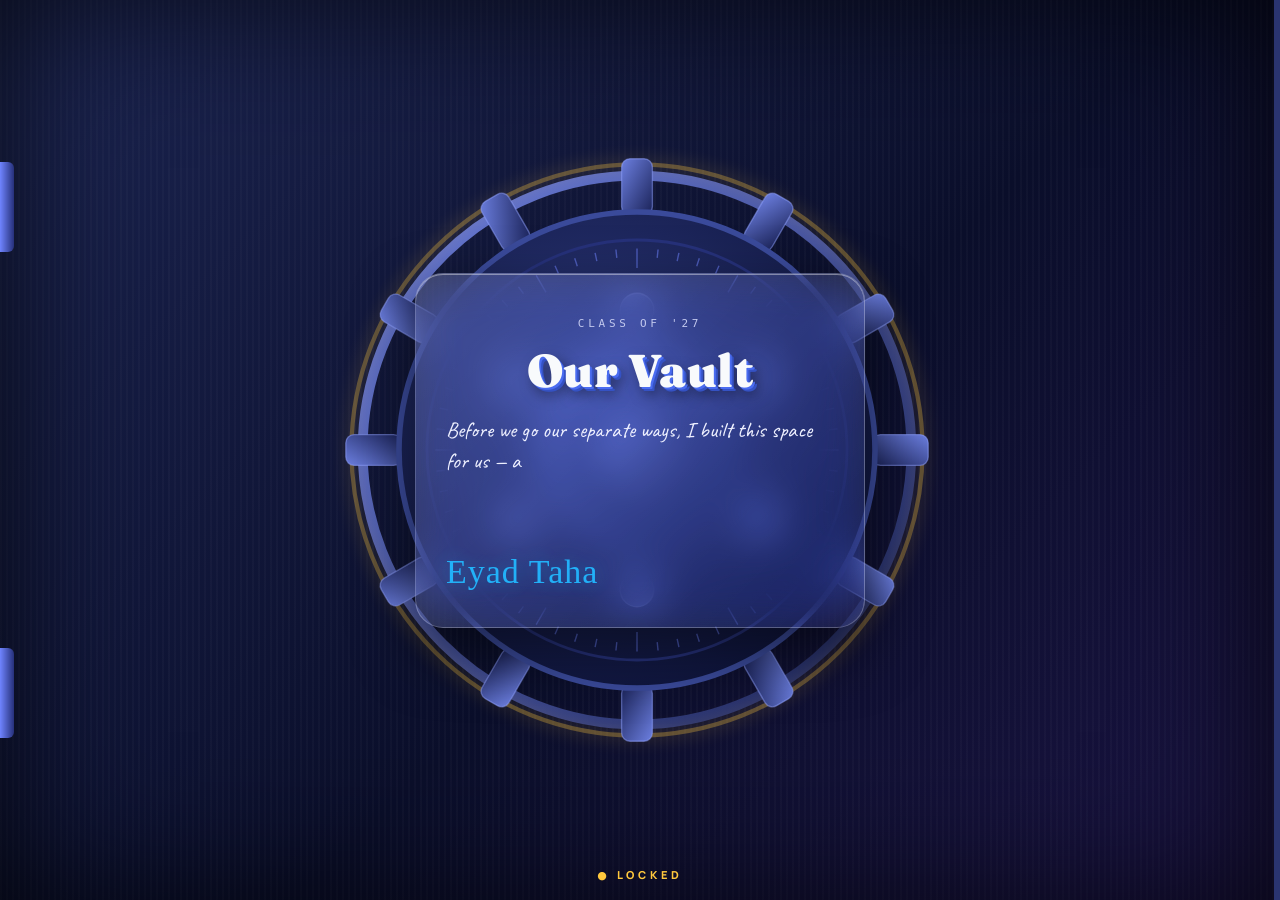
==== commit 6a2821f8: "Add files via upload" ====
--- a/index.html
+++ b/index.html
@@ -1 +1 @@
-<!doctype html><html lang="en"><head><meta charset="utf-8"><meta name="viewport" content="width=device-width,initial-scale=1,viewport-fit=cover"><meta name="theme-color" content="#070b1f"><meta name="robots" content="noindex"><title>MEIS Seniors '27</title><meta name="description" content="Warning: contains pure legends. MEIS Seniors, Class of 2027."><meta property="og:title" content="MEIS Seniors '27"><meta property="og:description" content="Hey, you. You found us."><meta property="og:type" content="website"><meta name="twitter:card" content="summary"><link rel="icon" href="data:image/svg+xml,%3Csvg xmlns='http://www.w3.org/2000/svg' viewBox='0 0 64 64'%3E%3Crect x='6' y='6' width='52' height='52' rx='14' fill='%23FFC83D' stroke='white' stroke-width='4'/%3E%3Ctext x='32' y='44' font-size='32' text-anchor='middle'%3E%F0%9F%8E%93%3C/text%3E%3C/svg%3E"><link rel="preconnect" href="https://fonts.googleapis.com"><link rel="preconnect" href="https://fonts.gstatic.com" crossorigin><link href="https://fonts.googleapis.com/css2?family=Caveat:wght@600;700&family=Fraunces:opsz,wght@9..144,900&family=Manrope:wght@500;700;800&family=Special+Elite&family=Permanent+Marker&family=Bebas+Neue&family=Cormorant+Garamond:wght@500;600;700&family=Archivo:wght@400;500;600;700;800&family=Plus+Jakarta+Sans:wght@400;500;600;700;800&display=swap" rel="stylesheet"><link rel="manifest" href="manifest.json"><link rel="apple-touch-icon" href="apple-touch-icon.png"><meta name="apple-mobile-web-app-capable" content="yes"><meta name="mobile-web-app-capable" content="yes"><meta name="apple-mobile-web-app-title" content="MEIS '27"><script src="https://cdn.onesignal.com/sdks/web/v16/OneSignalSDK.page.js" defer="defer"></script><link rel="stylesheet" href="style.css"></head><body><noscript><p style="padding:30px;font:700 20px sans-serif">This site needs JavaScript. Turn it on and come back, legend.</p></noscript><div id="welcomeOverlay" class="stage-overlay vault-overlay"><div class="vault-light"></div><div class="vault-door"><i class="v-hinge" style="top:18%"></i><i class="v-hinge" style="bottom:18%"></i> <svg id="vaultSvg" viewBox="0 0 400 400" aria-hidden="true"></svg><div class="v-shade"></div></div><div id="theaterCard" class="theater-card"><div class="card-tag">CLASS OF '27</div><h1 class="welcome-title">Our Vault</h1><p id="typewriterText" class="welcome-sub"></p><div class="theater-footer"><span class="signature-name">Eyad Taha</span> <button id="closeWelcomeBtn" class="theater-btn"><span>Enter Vault</span> <svg width="18" height="18" viewBox="0 0 24 24" fill="none" stroke="currentColor" stroke-width="2"><path d="M5 12h14M12 5l7 7-7 7"/></svg></button></div></div><div class="vault-status" id="vaultStatus">● LOCKED</div></div><section class="screen on" id="splash" aria-label="Welcome"><div class="splash calm"><div class="stage" aria-hidden="false"><div class="world"><div class="idle"><div class="rg r1" aria-hidden="true"><i class="sat" style="--c:#FFC83D;left:50%;top:0"></i><i class="sat" style="--c:#A9D6F7;left:50%;top:100%"></i></div><div class="rg r2" aria-hidden="true"><i class="sat" style="--c:#FF8FB8;left:0;top:50%"></i><i class="sat s2" style="--c:#fff;left:100%;top:50%"></i></div><div class="cube c-a" aria-hidden="true"><i></i><i></i><i></i><i></i><i></i><i></i></div><div class="cube c-b" aria-hidden="true"><i></i><i></i><i></i><i></i><i></i><i></i></div><h1 class="hey mark x3d" id="logo3d">MEIS'27</h1></div></div></div><p class="seniorsline" id="l2">SENIORS</p><p class="classline" id="l3">CLASS OF 2027 • SENIOR YEAR</p><p class="welcome" id="l5"><span id="l5t"></span></p><nav class="slabs" aria-label="Start"><button class="slab primary tilt" data-go="countdown" type="button"><i class="disc" aria-hidden="true"><svg viewBox="0 0 24 24" width="24" height="24" fill="none" stroke="currentColor" stroke-width="2.4" stroke-linecap="round" stroke-linejoin="round"><circle cx="12" cy="13" r="8"/><path d="M12 8.5V13l3 2M9 2.5h6"/></svg></i><span><b id="ctitle">The Final Countdown</b><small id="csub">Every second brings us closer.</small></span> <svg class="chev" viewBox="0 0 24 24" width="22" height="22" fill="none" stroke="currentColor" stroke-width="2.6" stroke-linecap="round" stroke-linejoin="round" aria-hidden="true"><path d="M9 5l7 7-7 7"/></svg></button> <button class="slab tilt" data-go="home" type="button"><i class="disc" aria-hidden="true"><svg viewBox="0 0 24 24" width="24" height="24" fill="none" stroke="currentColor" stroke-width="2.4" stroke-linecap="round" stroke-linejoin="round"><path d="M3 11l9-7 9 7v9a1 1 0 0 1-1 1h-5v-6H9v6H4a1 1 0 0 1-1-1z"/></svg></i><span><b id="etitle">Enter our home</b><small id="esub">Explore our life.</small></span> <svg class="chev" viewBox="0 0 24 24" width="22" height="22" fill="none" stroke="currentColor" stroke-width="2.6" stroke-linecap="round" stroke-linejoin="round" aria-hidden="true"><path d="M9 5l7 7-7 7"/></svg></button></nav></div></section><section class="screen" id="countdown" aria-label="Countdown"><div class="page narrow"><header class="pagehead"><button class="back" data-back type="button">← back</button> <button class="tag small" data-go="home" type="button"><i class="hole" aria-hidden="true"></i><span>OUR HOME</span> <svg viewBox="0 0 24 24" width="16" height="16" fill="none" stroke="#0A1F4A" stroke-width="3" stroke-linecap="round" stroke-linejoin="round" aria-hidden="true"><path d="M5 12h14M13 6l6 6-6 6"/></svg></button></header><h2 class="title x3d">Tick. Tock.</h2><div class="tabs cdtabs" id="cdtabs" role="group" aria-label="Pick a countdown"></div><div class="cards" role="timer"><div class="cdc c1"><b id="cd-d">0</b><span>days</span></div><div class="cdc c2"><b id="cd-h">00</b><span>hours</span></div><div class="cdc c3"><b id="cd-m">00</b><span>minutes</span></div><div class="cdc c4"><b id="cd-s">00</b><span>seconds</span></div></div><div class="road" aria-label="The road so far"><svg viewBox="0 0 320 96" role="img" aria-label="A winding dotted road with a graduation cap riding toward the finish flag"><path id="roadp" d="M16 64 C 62 8, 104 108, 164 56 S 262 6, 292 52" fill="none" stroke="#A9D6F7" stroke-width="5" stroke-linecap="round" stroke-dasharray="1 12"/><text x="296" y="38" font-size="24" text-anchor="middle">🏁</text><g id="rider"><circle r="16" fill="#FFC83D" stroke="#fff" stroke-width="3"/><text font-size="17" text-anchor="middle" dominant-baseline="central">🎓</text></g></svg></div><div class="note"><i class="tape" aria-hidden="true"></i><p id="cdjoke"></p></div><p class="hand fin" id="cdfin" hidden>WE DID IT. Go hug somebody.</p></div></section><section class="screen" id="home" aria-label="The whole website"><div class="page"><header class="pagehead"><button class="back" data-go="splash" type="button">← front door</button><div class="social-nav"><a href="https://www.instagram.com/meisseniors_27?srtk=MXF5c2dsejFqdXVwdQ==" target="_blank" rel="noopener noreferrer" class="social-btn instagram" title="Instagram"><svg xmlns="http://www.w3.org/2000/svg" width="18" height="18" viewBox="0 0 24 24" fill="none" stroke="currentColor" stroke-width="2" stroke-linecap="round" stroke-linejoin="round"><rect x="2" y="2" width="20" height="20" rx="5" ry="5"></rect><path d="M16 11.37A4 4 0 1 1 12.63 8 4 4 0 0 1 16 11.37z"></path><line x1="17.5" y1="6.5" x2="17.51" y2="6.5"></line></svg></a></div></header><div class="homegrid"><div class="hero"><p class="warn"><span aria-hidden="true">⚠️</span> <span id="warntxt">warning: contains pure legends</span></p><h1 class="meis x3d" id="meis">MEIS'27</h1><div class="row2"><span class="seniors">Seniors</span><div class="pillrow"><span class="pill">Class of 2027</span><span class="bubble" id="bubble">Yes, we really are graduating.</span></div></div></div><div class="polcol"><div class="polwrap"><figure class="polaroid" id="grouppol"><i class="tape" aria-hidden="true"></i><div class="ph"></div><figcaption id="groupcap"></figcaption></figure></div></div></div><div class="band" aria-hidden="true"><div class="track" id="band"></div></div><div class="menugrid"><nav class="menu" aria-label="Pages"><button class="bigbtn b1" data-go="randoms" type="button"><span class="em" aria-hidden="true">📸</span><b>Randoms</b><small>From the vault: Unhinged & unfiltered</small></button> <button class="bigbtn b2" data-go="people" type="button"><span class="em" aria-hidden="true">🧑‍🎤</span><b>Who are these people?</b><small>Flip a card to see the baby photo</small></button> <button class="bigbtn b3" data-go="trips" type="button"><span class="em" aria-hidden="true">🧭</span><b>Take me on a trip</b><small>Where we went (and got lost)</small></button> <button class="bigbtn b4" data-go="mail" type="button"><span class="em" aria-hidden="true">💌</span><b>Secret mail (shhh)</b><small>Only the right person can read it</small></button></nav><aside class="side"><div class="note rules"><i class="tape" aria-hidden="true"></i><p class="nt">Rules of this website:</p><ol id="rules"></ol></div></aside></div><div class="foot"><p class="tiny">made with love by EYAD TAHA</p></div></div></section><section class="screen" id="randoms" aria-label="Randoms"><div class="page"><header class="pagehead"><button class="back" data-back type="button">← back</button></header><h2 class="title x3d">Randoms & Drops</h2><p class="hand sub">PURE CHAOS</p><div style="text-align:center;margin:15px 0"><label for="quickImageUpload" style="display:inline-flex;align-items:center;gap:8px;cursor:pointer;padding:8px 16px;border-radius:6px;background:rgba(255,255,255,.08);border:1px solid rgba(255,255,255,.2);color:#fff;font-family:inherit;font-size:13px;transition:all .2s ease;backdrop-filter:blur(5px)"><span>📷</span> <span>Upload Photo</span></label> <input type="file" id="quickImageUpload" accept="image/*" multiple="multiple" style="display:none" onchange="uploadDirectImage(this)"><p id="uploadStatusMsg" style="margin-top:6px;font-size:12px;opacity:.8"></p></div><div id="randomsGrid" class="detective-grid" style="margin-top:20px"></div></div></section><section class="screen" id="people" aria-label="Who's Who"><div class="page"><header class="pagehead"><button class="back" data-back type="button">← back</button></header><h2 class="title x3d">Who's Who</h2><p class="hand sub">tap a card. the baby photo is the punchline.</p><label class="search"><span class="sr">Search by name</span><input id="psearch" type="search" placeholder="find yourself (we won't tell)" autocomplete="off"></label><div class="pgrid" id="pgrid"></div><p class="hand none" id="pnone" hidden>Nobody found. Suspicious. Check the spelling?</p></div></section><section class="screen" id="trips" aria-label="Trips"><div class="page narrow"><header class="pagehead"><button class="back" data-back type="button">← back</button></header><h2 class="title x3d">MEMORIES LANE</h2><p class="hand sub">UNAUTHORIZED MEMORIES</p><div class="route" id="tripl"></div></div></section><section class="screen" id="mail" aria-label="Secret mail"><div class="page narrow"><header class="pagehead"><button class="back" data-back type="button">← back</button></header><h2 class="title x3d">Secret Mail</h2><p class="hand sub">shhh. only the right person can read it.</p><div class="tabs"><button class="tabbtn" id="tabw" type="button" aria-pressed="true">✍️ Write one</button> <button class="tabbtn" id="tabr" type="button" aria-pressed="false">📬 My mailbox</button></div><div class="paper" id="panelw"><p class="hand closed" id="mailclosed" hidden>The post office is closed. (The admin hasn't plugged it in yet.)</p><form id="sendform" autocomplete="off"><label class="field"><span>To:</span> <select id="to" name="to" required><option value="">calling the post office…</option></select></label> <label class="field"><span>Say it. Nicely.</span> <textarea name="text" rows="5" maxlength="600" required placeholder="you're a legend because…"></textarea></label> <label class="field"><span>Sign it as… (or stay anonymous)</span> <select id="from" name="from"><option value="">a mystery person (anonymous)</option></select></label> <label class="field" id="fromCodeField" hidden><span>Enter YOUR secret code (to prove it's really you):</span> <input name="fromCode" type="password" inputmode="numeric" pattern="[0-9]*" maxlength="6" placeholder="• • • •"></label> <input class="hp" name="hp" tabindex="-1" aria-hidden="true" autocomplete="off"> <button class="go" type="submit" id="sendbtn">Send it 🚀</button><p class="msg" id="sendmsg" role="status"></p></form></div><div class="paper" id="panelr" hidden><form id="readform" autocomplete="off"><label class="field"><span>I am…</span> <select id="who" name="who" required><option value="">calling the post office…</option></select></label> <label class="field"><span>Secret code </span><input name="code" type="password" inputmode="numeric" pattern="[0-9]*" maxlength="6" required placeholder="• • • • •"></label> <button class="go" type="submit" id="readbtn">Open my mailbox 🔑</button><p class="msg" id="readmsg" role="status"></p><button class="linkbtn" id="gotocodepage" type="button">Change my code 🔐</button></form><form id="adminform" hidden autocomplete="off"><p class="hand boxhead">Manager door 🛡️</p><label class="field"><span>Manager code</span> <input name="acode" type="password" inputmode="numeric" maxlength="12" required placeholder="• • • • • •"></label> <button class="go" type="submit" id="adminbtn">Open manager view 🛡️</button><p class="msg" id="adminmsg" role="status"></p><button class="linkbtn" id="adminback" type="button">← back</button></form><form id="changecodeform" hidden autocomplete="off"><p class="hand boxhead">Change your secret code 🔐</p><label class="field"><span>I am…</span> <select id="ccname" name="name" required><option value="">Select your name…</option></select></label> <label class="field"><span>Old secret code</span> <input name="oldCode" type="password" inputmode="numeric" maxlength="6" required placeholder="• • • •"></label> <label class="field"><span>New secret code</span> <input name="newCode" type="password" inputmode="numeric" maxlength="6" required placeholder="• • • •"></label> <button class="go" type="submit" id="changecodebtn">Save new code 🚀</button><p class="msg" id="changecodemsg" role="status"></p><button class="linkbtn" id="changecodeback" type="button">← back</button></form><div id="box" hidden><p class="hand boxhead" id="boxhead">Your mailbox. Eyes only. 👀</p><div id="letters"></div><button class="go alt" id="lockbtn" type="button">Lock it again 🔒</button></div></div></div></section><div id="lb" hidden role="dialog" aria-modal="true" aria-label="Photo viewer"><button class="lbx" id="lbclose" type="button" aria-label="Close photo">✕</button> <button class="lbn l" id="lbprev" type="button" aria-label="Previous photo">←</button><figure><img id="lbimg" alt=""><figcaption id="lbcap"></figcaption></figure><button class="lbn r" id="lbnext" type="button" aria-label="Next photo">→</button></div><div id="toast" role="status" aria-live="polite"></div><div id="fx" aria-hidden="true"></div><script src="content.js"></script><script src="app.js"></script><script src="birthdays.js"></script><script src="notify.js"></script></body></html>+<!doctype html><html lang="en"><head><meta charset="utf-8"><meta name="viewport" content="width=device-width,initial-scale=1,viewport-fit=cover"><meta name="theme-color" content="#070b1f"><meta name="robots" content="noindex"><title>MEIS Seniors '27</title><meta name="description" content="Warning: contains pure legends. MEIS Seniors, Class of 2027."><meta property="og:title" content="MEIS Seniors '27"><meta property="og:description" content="Hey, you. You found us."><meta property="og:type" content="website"><meta name="twitter:card" content="summary"><link rel="icon" href="data:image/svg+xml,%3Csvg xmlns='http://www.w3.org/2000/svg' viewBox='0 0 64 64'%3E%3Crect x='6' y='6' width='52' height='52' rx='14' fill='%23FFC83D' stroke='white' stroke-width='4'/%3E%3Ctext x='32' y='44' font-size='32' text-anchor='middle'%3E%F0%9F%8E%93%3C/text%3E%3C/svg%3E"><link rel="preconnect" href="https://fonts.googleapis.com"><link rel="preconnect" href="https://fonts.gstatic.com" crossorigin><link href="https://fonts.googleapis.com/css2?family=Caveat:wght@600;700&family=Fraunces:opsz,wght@9..144,900&family=Manrope:wght@500;700;800&family=Special+Elite&family=Permanent+Marker&family=Bebas+Neue&family=Cormorant+Garamond:wght@500;600;700&family=Archivo:wght@400;500;600;700;800&family=Plus+Jakarta+Sans:wght@400;500;600;700;800&display=swap" rel="stylesheet"><link rel="manifest" href="manifest.json"><link rel="apple-touch-icon" href="apple-touch-icon.png"><meta name="apple-mobile-web-app-capable" content="yes"><meta name="mobile-web-app-capable" content="yes"><meta name="apple-mobile-web-app-title" content="MEIS '27"><script src="https://cdn.onesignal.com/sdks/web/v16/OneSignalSDK.page.js" defer="defer"></script><link rel="stylesheet" href="style.css"></head><body><noscript><p style="padding:30px;font:700 20px sans-serif">This site needs JavaScript. Turn it on and come back, legend.</p></noscript><div id="welcomeOverlay" class="stage-overlay vault-overlay"><div class="vault-light"></div><div class="vault-door"><i class="v-hinge" style="top:18%"></i><i class="v-hinge" style="bottom:18%"></i> <svg id="vaultSvg" viewBox="0 0 400 400" aria-hidden="true"></svg><div class="v-shade"></div></div><div id="theaterCard" class="theater-card"><div class="card-tag">CLASS OF '27</div><h1 class="welcome-title">Our Vault</h1><p id="typewriterText" class="welcome-sub"></p><div class="theater-footer"><span class="signature-name">Eyad Taha</span> <button id="closeWelcomeBtn" class="theater-btn"><span>Enter Vault</span> <svg width="18" height="18" viewBox="0 0 24 24" fill="none" stroke="currentColor" stroke-width="2"><path d="M5 12h14M12 5l7 7-7 7"/></svg></button></div></div><div class="vault-status" id="vaultStatus">● LOCKED</div></div><div id="heroOverlay" class="stage-overlay hero-overlay" hidden role="dialog" aria-modal="true" aria-label="Welcome to our vault"><div class="hero-inner"><p class="hero-badge"><span aria-hidden="true">✦</span> MEIS SENIORS ’27 <span aria-hidden="true">✦</span></p><h2 class="hero-welcome" aria-label="WELCOME"><span class="hl" style="--d:.30s">W</span><span class="hl" style="--d:.38s">E</span><span class="hl" style="--d:.46s">L</span><span class="hl" style="--d:.54s">C</span><span class="hl" style="--d:.62s">O</span><span class="hl" style="--d:.70s">M</span><span class="hl" style="--d:.78s">E</span><span class="hl hl-bang" style="--d:.92s">!</span></h2><p class="hero-sub">to the legends’ vault</p><p class="hero-quote">a place for every memory, laugh and milestone — enjoy the ride.</p><nav class="hero-slabs" aria-label="Start exploring"><button class="slab primary tilt" data-go="countdown" type="button"><i class="disc" aria-hidden="true"><svg viewBox="0 0 24 24" width="24" height="24" fill="none" stroke="currentColor" stroke-width="2.4" stroke-linecap="round" stroke-linejoin="round"><circle cx="12" cy="13" r="8"/><path d="M12 8.5V13l3 2M9 2.5h6"/></svg></i><span><b>The Final Countdown</b><small>Every second brings us closer.</small></span><svg class="chev" viewBox="0 0 24 24" width="22" height="22" fill="none" stroke="currentColor" stroke-width="2.6" stroke-linecap="round" stroke-linejoin="round" aria-hidden="true"><path d="M9 5l7 7-7 7"/></svg></button><button class="slab tilt" data-go="home" type="button"><i class="disc" aria-hidden="true"><svg viewBox="0 0 24 24" width="24" height="24" fill="none" stroke="currentColor" stroke-width="2.4" stroke-linecap="round" stroke-linejoin="round"><path d="M3 11l9-7 9 7v9a1 1 0 0 1-1 1h-5v-6H9v6H4a1 1 0 0 1-1-1z"/></svg></i><span><b>Enter our home</b><small>Explore our life.</small></span><svg class="chev" viewBox="0 0 24 24" width="22" height="22" fill="none" stroke="currentColor" stroke-width="2.6" stroke-linecap="round" stroke-linejoin="round" aria-hidden="true"><path d="M9 5l7 7-7 7"/></svg></button></nav><p class="hero-hint">press ESC to skip</p></div></div><section class="screen on" id="splash" aria-label="Welcome"><div class="splash calm"><div class="stage" aria-hidden="false"><div class="world"><div class="idle"><div class="rg r1" aria-hidden="true"><i class="sat" style="--c:#FFC83D;left:50%;top:0"></i><i class="sat" style="--c:#A9D6F7;left:50%;top:100%"></i></div><div class="rg r2" aria-hidden="true"><i class="sat" style="--c:#FF8FB8;left:0;top:50%"></i><i class="sat s2" style="--c:#fff;left:100%;top:50%"></i></div><div class="cube c-a" aria-hidden="true"><i></i><i></i><i></i><i></i><i></i><i></i></div><div class="cube c-b" aria-hidden="true"><i></i><i></i><i></i><i></i><i></i><i></i></div><h1 class="hey mark x3d" id="logo3d">MEIS'27</h1></div></div></div><p class="seniorsline" id="l2">SENIORS</p><p class="classline" id="l3">CLASS OF 2027 • SENIOR YEAR</p><p class="welcome" id="l5"><span id="l5t"></span></p><nav class="slabs" aria-label="Start"><button class="slab primary tilt" data-go="countdown" type="button"><i class="disc" aria-hidden="true"><svg viewBox="0 0 24 24" width="24" height="24" fill="none" stroke="currentColor" stroke-width="2.4" stroke-linecap="round" stroke-linejoin="round"><circle cx="12" cy="13" r="8"/><path d="M12 8.5V13l3 2M9 2.5h6"/></svg></i><span><b id="ctitle">The Final Countdown</b><small id="csub">Every second brings us closer.</small></span> <svg class="chev" viewBox="0 0 24 24" width="22" height="22" fill="none" stroke="currentColor" stroke-width="2.6" stroke-linecap="round" stroke-linejoin="round" aria-hidden="true"><path d="M9 5l7 7-7 7"/></svg></button> <button class="slab tilt" data-go="home" type="button"><i class="disc" aria-hidden="true"><svg viewBox="0 0 24 24" width="24" height="24" fill="none" stroke="currentColor" stroke-width="2.4" stroke-linecap="round" stroke-linejoin="round"><path d="M3 11l9-7 9 7v9a1 1 0 0 1-1 1h-5v-6H9v6H4a1 1 0 0 1-1-1z"/></svg></i><span><b id="etitle">Enter our home</b><small id="esub">Explore our life.</small></span> <svg class="chev" viewBox="0 0 24 24" width="22" height="22" fill="none" stroke="currentColor" stroke-width="2.6" stroke-linecap="round" stroke-linejoin="round" aria-hidden="true"><path d="M9 5l7 7-7 7"/></svg></button></nav></div></section><section class="screen" id="countdown" aria-label="Countdown"><div class="page narrow"><header class="pagehead"><button class="back" data-back type="button">← back</button> <button class="tag small" data-go="home" type="button"><i class="hole" aria-hidden="true"></i><span>OUR HOME</span> <svg viewBox="0 0 24 24" width="16" height="16" fill="none" stroke="#0A1F4A" stroke-width="3" stroke-linecap="round" stroke-linejoin="round" aria-hidden="true"><path d="M5 12h14M13 6l6 6-6 6"/></svg></button></header><h2 class="title x3d">Tick. Tock.</h2><div class="tabs cdtabs" id="cdtabs" role="group" aria-label="Pick a countdown"></div><div class="cards" role="timer"><div class="cdc c1"><b id="cd-d">0</b><span>days</span></div><div class="cdc c2"><b id="cd-h">00</b><span>hours</span></div><div class="cdc c3"><b id="cd-m">00</b><span>minutes</span></div><div class="cdc c4"><b id="cd-s">00</b><span>seconds</span></div></div><div class="road" aria-label="The road so far"><svg viewBox="0 0 320 96" role="img" aria-label="A winding dotted road with a graduation cap riding toward the finish flag"><path id="roadp" d="M16 64 C 62 8, 104 108, 164 56 S 262 6, 292 52" fill="none" stroke="#A9D6F7" stroke-width="5" stroke-linecap="round" stroke-dasharray="1 12"/><text x="296" y="38" font-size="24" text-anchor="middle">🏁</text><g id="rider"><circle r="16" fill="#FFC83D" stroke="#fff" stroke-width="3"/><text font-size="17" text-anchor="middle" dominant-baseline="central">🎓</text></g></svg></div><div class="note"><i class="tape" aria-hidden="true"></i><p id="cdjoke"></p></div><p class="hand fin" id="cdfin" hidden>WE DID IT. Go hug somebody.</p></div></section><section class="screen" id="home" aria-label="The whole website"><div class="page"><header class="pagehead"><button class="back" data-go="splash" type="button">← front door</button><div class="social-nav"><a href="https://www.instagram.com/meisseniors_27?srtk=MXF5c2dsejFqdXVwdQ==" target="_blank" rel="noopener noreferrer" class="social-btn instagram" title="Instagram"><svg xmlns="http://www.w3.org/2000/svg" width="18" height="18" viewBox="0 0 24 24" fill="none" stroke="currentColor" stroke-width="2" stroke-linecap="round" stroke-linejoin="round"><rect x="2" y="2" width="20" height="20" rx="5" ry="5"></rect><path d="M16 11.37A4 4 0 1 1 12.63 8 4 4 0 0 1 16 11.37z"></path><line x1="17.5" y1="6.5" x2="17.51" y2="6.5"></line></svg></a></div></header><div class="homegrid"><div class="hero"><p class="warn"><span aria-hidden="true">⚠️</span> <span id="warntxt">warning: contains pure legends</span></p><h1 class="meis x3d" id="meis">MEIS'27</h1><div class="row2"><span class="seniors">Seniors</span><div class="pillrow"><span class="pill">Class of 2027</span><span class="bubble" id="bubble">Yes, we really are graduating.</span></div></div></div><div class="polcol"><div class="polwrap"><figure class="polaroid" id="grouppol"><i class="tape" aria-hidden="true"></i><div class="ph"></div><figcaption id="groupcap"></figcaption></figure></div></div></div><div class="band" aria-hidden="true"><div class="track" id="band"></div></div><div class="menugrid"><nav class="menu" aria-label="Pages"><button class="bigbtn b1" data-go="randoms" type="button"><span class="em" aria-hidden="true">📸</span><b>Randoms</b><small>From the vault: Unhinged & unfiltered</small></button> <button class="bigbtn b2" data-go="people" type="button"><span class="em" aria-hidden="true">🧑‍🎤</span><b>Who are these people?</b><small>Flip a card to see the baby photo</small></button> <button class="bigbtn b3" data-go="trips" type="button"><span class="em" aria-hidden="true">🧭</span><b>Take me on a trip</b><small>Where we went (and got lost)</small></button> <button class="bigbtn b4" data-go="mail" type="button"><span class="em" aria-hidden="true">💌</span><b>Secret mail (shhh)</b><small>Only the right person can read it</small></button></nav><aside class="side"><div class="note rules"><i class="tape" aria-hidden="true"></i><p class="nt">Rules of this website:</p><ol id="rules"></ol></div></aside></div><div class="foot"><p class="tiny">made with love by EYAD TAHA</p></div></div></section><section class="screen" id="randoms" aria-label="Randoms"><div class="page"><header class="pagehead"><button class="back" data-back type="button">← back</button></header><h2 class="title x3d">Randoms & Drops</h2><p class="hand sub">PURE CHAOS</p><div style="text-align:center;margin:15px 0"><label for="quickImageUpload" style="display:inline-flex;align-items:center;gap:8px;cursor:pointer;padding:8px 16px;border-radius:6px;background:rgba(255,255,255,.08);border:1px solid rgba(255,255,255,.2);color:#fff;font-family:inherit;font-size:13px;transition:all .2s ease;backdrop-filter:blur(5px)"><span>📷</span> <span>Upload Photo</span></label> <input type="file" id="quickImageUpload" accept="image/*" multiple="multiple" style="display:none" onchange="uploadDirectImage(this)"><p id="uploadStatusMsg" style="margin-top:6px;font-size:12px;opacity:.8"></p></div><div id="randomsGrid" class="detective-grid" style="margin-top:20px"></div></div></section><section class="screen" id="people" aria-label="Who's Who"><div class="page"><header class="pagehead"><button class="back" data-back type="button">← back</button></header><h2 class="title x3d">Who's Who</h2><p class="hand sub">tap a card. the baby photo is the punchline.</p><label class="search"><span class="sr">Search by name</span><input id="psearch" type="search" placeholder="find yourself (we won't tell)" autocomplete="off"></label><div class="pgrid" id="pgrid"></div><p class="hand none" id="pnone" hidden>Nobody found. Suspicious. Check the spelling?</p></div></section><section class="screen" id="trips" aria-label="Trips"><div class="page narrow"><header class="pagehead"><button class="back" data-back type="button">← back</button></header><h2 class="title x3d">MEMORIES LANE</h2><p class="hand sub">UNAUTHORIZED MEMORIES</p><div class="route" id="tripl"></div></div></section><section class="screen" id="mail" aria-label="Secret mail"><div class="page narrow"><header class="pagehead"><button class="back" data-back type="button">← back</button></header><h2 class="title x3d">Secret Mail</h2><p class="hand sub">shhh. only the right person can read it.</p><div class="tabs"><button class="tabbtn" id="tabw" type="button" aria-pressed="true">✍️ Write one</button> <button class="tabbtn" id="tabr" type="button" aria-pressed="false">📬 My mailbox</button></div><div class="paper" id="panelw"><p class="hand closed" id="mailclosed" hidden>The post office is closed. (The admin hasn't plugged it in yet.)</p><form id="sendform" autocomplete="off"><label class="field"><span>To:</span> <select id="to" name="to" required><option value="">calling the post office…</option></select></label> <label class="field"><span>Say it. Nicely.</span> <textarea name="text" rows="5" maxlength="600" required placeholder="you're a legend because…"></textarea></label> <label class="field"><span>Sign it as… (or stay anonymous)</span> <select id="from" name="from"><option value="">a mystery person (anonymous)</option></select></label> <label class="field" id="fromCodeField" hidden><span>Enter YOUR secret code (to prove it's really you):</span> <input name="fromCode" type="password" inputmode="numeric" pattern="[0-9]*" maxlength="6" placeholder="• • • •"></label> <input class="hp" name="hp" tabindex="-1" aria-hidden="true" autocomplete="off"> <button class="go" type="submit" id="sendbtn">Send it 🚀</button><p class="msg" id="sendmsg" role="status"></p></form></div><div class="paper" id="panelr" hidden><form id="readform" autocomplete="off"><label class="field"><span>I am…</span> <select id="who" name="who" required><option value="">calling the post office…</option></select></label> <label class="field"><span>Secret code </span><input name="code" type="password" inputmode="numeric" pattern="[0-9]*" maxlength="6" required placeholder="• • • • •"></label> <button class="go" type="submit" id="readbtn">Open my mailbox 🔑</button><p class="msg" id="readmsg" role="status"></p><button class="linkbtn" id="gotocodepage" type="button">Change my code 🔐</button></form><form id="adminform" hidden autocomplete="off"><p class="hand boxhead">Manager door 🛡️</p><label class="field"><span>Manager code</span> <input name="acode" type="password" inputmode="numeric" maxlength="12" required placeholder="• • • • • •"></label> <button class="go" type="submit" id="adminbtn">Open manager view 🛡️</button><p class="msg" id="adminmsg" role="status"></p><button class="linkbtn" id="adminback" type="button">← back</button></form><form id="changecodeform" hidden autocomplete="off"><p class="hand boxhead">Change your secret code 🔐</p><label class="field"><span>I am…</span> <select id="ccname" name="name" required><option value="">Select your name…</option></select></label> <label class="field"><span>Old secret code</span> <input name="oldCode" type="password" inputmode="numeric" maxlength="6" required placeholder="• • • •"></label> <label class="field"><span>New secret code</span> <input name="newCode" type="password" inputmode="numeric" maxlength="6" required placeholder="• • • •"></label> <button class="go" type="submit" id="changecodebtn">Save new code 🚀</button><p class="msg" id="changecodemsg" role="status"></p><button class="linkbtn" id="changecodeback" type="button">← back</button></form><div id="box" hidden><p class="hand boxhead" id="boxhead">Your mailbox. Eyes only. 👀</p><div id="letters"></div><button class="go alt" id="lockbtn" type="button">Lock it again 🔒</button></div></div></div></section><div id="lb" hidden role="dialog" aria-modal="true" aria-label="Photos and videos viewer"><button class="lbx" id="lbclose" type="button" aria-label="Close photo">✕</button> <button class="lbn l" id="lbprev" type="button" aria-label="Previous photo">←</button><figure><img id="lbimg" alt=""><video id="lbvideo" controls playsinline preload="metadata" hidden></video><figcaption id="lbcap"></figcaption></figure><button class="lbn r" id="lbnext" type="button" aria-label="Next photo">→</button></div><div id="toast" role="status" aria-live="polite"></div><div id="fx" aria-hidden="true"></div><script src="content.js"></script><script src="app.js"></script><script src="birthdays.js"></script><script src="notify.js"></script></body></html>
--- a/style.css
+++ b/style.css
@@ -1 +1,42 @@
-:root{--navy:#0A1F4A;--hard:#041030;--blue:#A9D6F7;--yellow:#FFC83D;--pink:#FF8FB8;--fh:"Fraunces",Georgia,serif;--ft:"Manrope",system-ui,sans-serif;--fc:"Caveat","Comic Sans MS",cursive}*{box-sizing:border-box;-webkit-tap-highlight-color:transparent}[hidden]{display:none!important}html,body{margin:0;height:100%;overflow:hidden;background:var(--navy);color:#fff;font-family:var(--ft)}button{font:inherit;color:inherit;cursor:pointer;border:0;background:0 0;padding:0}:focus-visible{outline:4px solid #fff;outline-offset:4px}[tabindex="-1"]:focus{outline:0}.sr{position:absolute;width:1px;height:1px;overflow:hidden;clip:rect(0 0 0 0)}.screen{position:fixed;inset:0;overflow-x:hidden;overflow-y:auto;display:none;overscroll-behavior:contain;background:radial-gradient(520px 420px at 88% -4%,rgba(255,200,61,.2),transparent 70%),radial-gradient(520px 520px at -8% 96%,rgba(255,143,184,.18),transparent 70%),radial-gradient(rgba(169,214,247,.16) 1.3px,transparent 1.7px)0 0/22px 22px,var(--navy)}.screen.on{display:block}.screen.incoming{z-index:5}body.busy .screen{pointer-events:none}.page{max-width:1000px;margin:0 auto;padding:max(16px,env(safe-area-inset-top)) 18px 70px}.page.narrow{max-width:560px}.pagehead{display:flex;justify-content:space-between;align-items:center;gap:10px;margin-bottom:12px}.x3d{--ex:#3f7fd0;--dk:#041030;text-shadow:1px 1px 0 var(--ex),2px 2px 0 var(--ex),3px 3px 0 var(--ex),4px 4px 0 var(--ex),5px 5px 0 var(--ex),6px 6px 0 var(--ex),7px 7px 0 var(--ex),8px 8px 0 var(--ex),9px 10px 0 var(--dk),10px 13px 14px rgba(0,0,0,.45)}.title{font-family:var(--fh);font-weight:900;font-size:clamp(44px,13vw,80px);line-height:.95;margin:10px 0 6px;color:#fff}.hand{font-family:var(--fc);font-weight:700;color:var(--yellow);font-size:clamp(28px,7.5vw,38px);margin:6px 0 0;line-height:1}.hand.sub{font-size:clamp(24px,6.5vw,32px);margin-bottom:16px;color:var(--blue)}.msticker{width:46px;height:46px;border-radius:14px;background:var(--yellow);border:3px solid #fff;box-shadow:3px 3px 0 var(--hard);rotate:-8deg;display:grid;place-items:center;font-size:24px;transition:transform .2s}.msticker.small{width:40px;height:40px;font-size:20px}.msticker.wiggle{animation:shake .6s}.back{background:var(--blue);color:var(--navy);font-weight:800;border-radius:999px;padding:9px 16px;border:3px solid #fff;box-shadow:3px 3px 0 var(--hard);rotate:-2deg;font-size:15px}.tag{position:relative;display:inline-flex;align-items:center;gap:10px;background:#fff;color:var(--navy);font-weight:800;font-size:14px;padding:11px 14px 11px 34px;border-radius:10px 26px 26px 10px;box-shadow:4px 4px 0 var(--hard);transform-origin:16px 50%;animation:swing 4.5s ease-in-out infinite}.tag.small{font-size:12px;padding:8px 12px 8px 30px}.tag .hole{position:absolute;left:11px;top:50%;width:11px;height:11px;margin-top:-5.5px;border-radius:50%;background:var(--navy);box-shadow:inset 1px 1px #ffffff59}.tag:before{content:"";position:absolute;left:15px;bottom:50%;width:2px;height:30px;background:#fff;transform-origin:bottom;rotate:-18deg;opacity:.9}.tape{position:absolute;top:-14px;left:50%;width:90px;height:28px;margin-left:-45px;background:#ffc83dc7;rotate:-4deg;box-shadow:0 1px 2px #00000040}.note{position:relative;background:var(--yellow);color:#3a2a00;font-family:var(--fc);font-weight:700;font-size:26px;line-height:1.1;padding:22px 18px 20px;box-shadow:6px 8px #00000059;rotate:2deg;max-width:360px;margin:22px auto 0}.note .tape{background:#fff9}.note p{margin:0}.splash{min-height:100vh;min-height:100dvh;display:flex;flex-direction:column;justify-content:space-between;padding:max(18px,env(safe-area-inset-top)) 22px max(28px,env(safe-area-inset-bottom));max-width:560px;margin:0 auto}.top{display:flex;align-items:center;gap:12px}.brand{font-weight:800;font-size:11px;letter-spacing:.32em;color:var(--blue)}.mid{text-align:center}.hey{font-family:var(--fh);font-weight:900;font-size:min(19vw,112px);line-height:.95;margin:0;color:#fff;white-space:nowrap}.seniorsline{font-weight:800;font-size:clamp(20px,6vw,28px);letter-spacing:.55em;margin:14px 0 0 .55em;background:linear-gradient(90deg,var(--blue),var(--yellow));-webkit-background-clip:text;background-clip:text;color:transparent}.classline{font-weight:800;font-size:11px;letter-spacing:.28em;color:var(--yellow);margin:10px 0 0;opacity:.9}.mid .hand{display:inline-block;rotate:-5deg;margin-top:22px}.small{font-size:15px;font-weight:700;color:#e8f3ff;margin:12px 0 0}.cur{display:inline-block;width:8px;height:1em;background:var(--yellow);margin-left:3px;vertical-align:-3px;animation:blink 1s steps(1) infinite}#l1{animation:pop .9s .2s both}#l2{animation:pop .7s .9s both}#l3{animation:pop .7s 1.15s both}#l5{animation:pop .7s 1.6s both}.bottom{display:flex;justify-content:space-between;align-items:flex-end;gap:12px;animation:pop .8s 2s both}.logo{position:relative;padding:34px 0 30px}.orbit{position:absolute;left:50%;top:50%;width:min(112%,620px);translate:-50% -50%;overflow:visible;pointer-events:none}.orbit .o1{transform-origin:200px 110px;animation:spin 60s linear infinite}.orbit .o2{transform-origin:200px 110px;animation:spin 14s linear infinite reverse}.pass{position:relative;display:inline-flex;flex-direction:column;align-items:flex-start;gap:1px;background:#fff;color:var(--navy);padding:16px 38px 12px 14px;border-radius:14px;box-shadow:4px 5px 0 var(--hard);margin-top:34px;transform-origin:50% -34px;animation:swing 4.5s ease-in-out infinite;border:3px solid var(--blue)}.pass small{font-weight:800;font-size:9px;letter-spacing:.3em;color:#e0457b}.pass b{font-weight:800;font-size:14px}.pass svg{position:absolute;right:11px;bottom:12px}.pass .strap{position:absolute;left:50%;bottom:100%;width:12px;height:40px;margin-left:-6px;background:repeating-linear-gradient(135deg,var(--yellow)0 6px,var(--pink) 6px 12px);border:2px solid #fff;border-bottom:0}.pass .slot{position:absolute;left:50%;top:6px;width:26px;height:6px;margin-left:-13px;border-radius:4px;background:var(--navy);opacity:.85}.flash{position:absolute;border-radius:50%;background:radial-gradient(circle,#fff 30%,#fff0 72%);will-change:transform,opacity}.burst{position:absolute;font-size:26px;will-change:transform,opacity}.cd-wrap{display:flex;flex-direction:column;align-items:flex-start;gap:4px}.ovalbtn{display:inline-flex;align-items:center;gap:8px;background:var(--pink);color:var(--navy);font-weight:800;font-size:14px;padding:12px 20px;border-radius:999px;border:3px solid #fff;box-shadow:4px 5px 0 var(--hard);rotate:-6deg;animation:bob 3.2s ease-in-out infinite}.ovalbtn:active{translate:3px 4px;box-shadow:1px 1px 0 var(--hard)}.lab{font-size:22px!important;color:#fff!important;rotate:3deg;margin:0 0 0 14px!important}.hey,.meis{perspective:800px;position:relative}.enh{color:transparent!important;text-shadow:none!important}.stack{position:absolute;inset:0;pointer-events:none;transform-style:preserve-3d;transform:rotateY(calc(var(--mx,0)*18deg)) rotateX(calc(var(--my,0)*-14deg));transition:transform .15s}.wob{position:absolute;inset:0;transform-style:preserve-3d;animation:wob3d 6s ease-in-out infinite;transform-origin:40% 50%;will-change:transform}.lay{position:absolute;inset:0;white-space:nowrap;transform:translateZ(calc(var(--z)*1px))}.meis .lay{text-align:left}.hey .lay{text-align:center}.cdtabs{margin:6px 0 12px}.cards{display:grid;grid-template-columns:1fr 1fr;gap:18px 16px;margin:12px 0 10px}@media (min-width:620px){.cards{grid-template-columns:repeat(4,1fr)}}.cdc{border:4px solid #fff;border-radius:20px;box-shadow:6px 7px 0 var(--hard);padding:16px 8px 12px;text-align:center;color:var(--navy);transition:translate .2s}.cdc b{display:block;font-family:var(--fh);font-weight:900;font-size:clamp(44px,13vw,70px);line-height:1;font-variant-numeric:tabular-nums}.cdc b.t{animation:flip .55s cubic-bezier(.3,1.5,.5,1)}.cdc span{display:block;font-weight:800;font-size:12px;letter-spacing:.18em;text-transform:uppercase;margin-top:6px}.c1{background:var(--yellow);rotate:-3deg}.c2{background:var(--pink);rotate:2deg}.c3{background:var(--blue);rotate:-1.5deg}.c4{background:#fff;rotate:3deg}.fin{font-size:34px;text-align:center;margin-top:22px}.road{margin:14px auto 0;max-width:420px;text-align:center}.road svg{width:100%;height:auto;overflow:visible}.roadnote{color:#fff!important;font-size:24px!important;rotate:-1.5deg;display:block}.homegrid{display:grid;gap:10px}@media (min-width:860px){.homegrid{grid-template-columns:1.2fr .8fr;align-items:center}}.hero{position:relative;padding-top:6px}.warn{font-family:var(--fc);font-weight:700;font-size:28px;color:var(--yellow);rotate:-3deg;display:inline-block;margin:6px 0 0}.meis{font-family:var(--fh);font-weight:900;font-size:min(23vw,190px);line-height:.9;margin:10px 0 8px;color:#fff;white-space:nowrap}.row2{display:flex;flex-wrap:wrap;align-items:center;gap:14px 18px}.seniors{background:var(--yellow);color:var(--navy);font-family:var(--fh);font-weight:900;font-size:28px;padding:6px 18px;border:3px solid #fff;border-radius:10px;rotate:-6deg;box-shadow:4px 4px 0 var(--hard)}.pillrow{position:relative;padding-top:36px}.pill{background:var(--pink);color:var(--navy);font-weight:800;border-radius:999px;padding:10px 20px;border:3px solid #fff;box-shadow:4px 4px 0 var(--hard);display:inline-block;rotate:2deg}.bubble{position:absolute;top:0;left:34px;background:#fff;color:var(--navy);font-family:var(--fc);font-weight:700;font-size:21px;padding:4px 12px;border-radius:14px;white-space:nowrap;rotate:-2deg;box-shadow:3px 3px 0 var(--hard)}.bubble:after{content:"";position:absolute;left:20px;bottom:-9px;border:9px solid transparent;border-top-color:#fff;border-bottom:0}.deco{position:absolute;font-weight:800}.d1{right:6%;top:2px;font-size:34px}.d2{right:4%;top:-6px;background:var(--blue);color:var(--navy);font-family:var(--fc);font-size:24px;padding:2px 12px;border-radius:12px;border:3px solid #fff;rotate:12deg}.polcol{display:flex;justify-content:center}.polwrap{transform-origin:50%0;animation:swing 5s ease-in-out infinite;width:min(90%,420px);margin:22px auto 0}.polwrap .polaroid{rotate:3deg}.polaroid{background:#fff;color:var(--navy);padding:12px 12px 28px;box-shadow:8px 10px #00000059;position:relative;margin:0}.ph{aspect-ratio:auto!important;width:100%;height:auto;background:#cfe6fa;display:block;overflow:hidden}.ph img{width:100%;height:auto;object-fit:contain;display:block}.polaroid figcaption{font-family:var(--fc);font-weight:700;font-size:24px;text-align:center;padding-top:8px;line-height:1}.ph.empty{background:repeating-linear-gradient(45deg,#d7ebfc 0 12px,#c4e0f7 12px 24px);color:var(--navy);text-align:center;padding:12px;align-content:center;gap:6px}.ph.empty span{font-size:34px}.ph.empty b{font-family:var(--fc);font-size:23px;line-height:1}.band{width:130vw;margin:40px 0 34px calc(50% - 65vw);rotate:-3deg;background:var(--yellow);color:var(--navy);font-weight:800;font-size:17px;letter-spacing:.1em;padding:11px 0;overflow:hidden;border-block:3px solid #fff;box-shadow:0 7px #0000004d}.track{display:flex;width:max-content;animation:scroll 24s linear infinite}.track span{white-space:pre;padding-right:.5em}.menugrid{display:grid;gap:30px}@media (min-width:860px){.menugrid{grid-template-columns:1.3fr .7fr;align-items:start}}.menu{display:grid;gap:22px}@media (min-width:620px){.menu{grid-template-columns:1fr 1fr}}.bigbtn{display:block;width:100%;text-align:left;padding:16px 70px 14px 18px;border:3px solid #fff;border-radius:20px;box-shadow:7px 7px 0 var(--hard);color:var(--navy);position:relative;transition:translate .12s,box-shadow .12s}.bigbtn b{display:block;font-family:var(--fh);font-weight:900;font-size:25px;line-height:1.05}.bigbtn small{display:block;font-family:var(--fc);font-size:22px;font-weight:700;margin-top:3px;line-height:1}.bigbtn .em{position:absolute;right:14px;top:50%;margin-top:-22px;font-size:38px;rotate:12deg}.bigbtn:active{translate:5px 5px;box-shadow:2px 2px 0 var(--hard)}@media (hover:hover){.bigbtn:hover{translate:-2px -4px;box-shadow:9px 11px 0 var(--hard)}}.b1{background:var(--yellow);rotate:-2deg}.b2{background:var(--pink);rotate:1.5deg}.b3{background:var(--blue);rotate:-1deg}.b4{background:#fff;rotate:2deg}.side{display:grid;gap:30px;justify-items:center}.rules ol{margin:6px 0 0;padding-left:26px}.rules .nt{font-size:28px;margin-bottom:2px}.wanted{position:relative;background:#f4e3b0;color:#3a2a00;border:3px dashed #8a6a1f;padding:22px 16px 16px;text-align:center;rotate:-2.5deg;box-shadow:6px 7px #00000059;max-width:260px}.wanted .pin{position:absolute;top:-8px;left:50%;width:16px;height:16px;margin-left:-8px;border-radius:50%;background:#e0457b;box-shadow:2px 2px #0000004d}.wt{font-family:var(--fh);font-weight:900;font-size:38px;letter-spacing:.04em;display:block}.mug{width:84px;height:84px;margin:6px auto;border:3px solid #3a2a00;display:grid;place-items:center;font-family:var(--fh);font-weight:900;font-size:50px;background:#e9d192}.wanted p{font-family:var(--fc);font-weight:700;font-size:23px;line-height:1;margin:6px 0 10px}.wbtn{background:#3a2a00;color:#f4e3b0;font-weight:800;font-size:13px;padding:8px 14px;border-radius:8px}.wanted small{display:block;margin-top:8px;font-size:11px;font-weight:700;opacity:.75}.foot{margin-top:44px;display:grid;gap:18px;justify-items:center;text-align:center}.excuse{background:var(--blue);color:var(--navy);padding:14px 16px;border-radius:14px;border:3px solid #fff;box-shadow:5px 6px 0 var(--hard);rotate:1.5deg;max-width:340px}.excuse small{display:block;font-weight:800;font-size:12px;opacity:.8}.excuse span{display:block;font-family:var(--fc);font-weight:700;font-size:27px;line-height:1.05;margin-top:4px}.chips{display:flex;gap:10px;flex-wrap:wrap;justify-content:center}.chip{border:2px solid var(--blue);color:var(--blue);border-radius:999px;padding:7px 14px;font-weight:800;font-size:13px}.chip[aria-pressed=true]{background:var(--blue);color:var(--navy)}.tiny{font-size:12px;opacity:.7;margin:0}.car{position:relative;height:400px;perspective:1100px;perspective-origin:50% 40%;touch-action:pan-y;user-select:none;-webkit-user-select:none;margin-top:6px}.ring3d{position:absolute;left:50%;top:50%;width:0;height:0;transform-style:preserve-3d}.cc{position:absolute;width:170px;left:-85px;top:-135px;display:block;backface-visibility:hidden;-webkit-backface-visibility:hidden}.cc .polaroid{box-shadow:6px 8px #0006}.cc .ph{aspect-ratio:auto!important;height:auto}.cc .ph img{width:100%;height:auto;object-fit:contain;display:block}.car.flat{height:auto;perspective:none;display:flex;gap:18px;overflow-x:auto;padding:20px 6px 30px;scroll-snap-type:x mandatory;touch-action:auto}.car.flat .cc{position:relative;left:0;top:0;flex:0 0 190px;scroll-snap-align:center}.car.flat .cc:nth-child(odd) .polaroid{rotate:-3deg}.car.flat .cc:nth-child(2n) .polaroid{rotate:3deg}.carbtns{display:flex;justify-content:center;gap:20px;margin-top:6px}.car.flat+.carbtns{display:none}.sbtn{width:56px;height:56px;border-radius:50%;background:var(--yellow);color:var(--navy);font-weight:800;font-size:24px;border:3px solid #fff;box-shadow:4px 4px 0 var(--hard)}.sbtn:active{translate:3px 3px;box-shadow:1px 1px 0 var(--hard)}.search{display:block;max-width:420px}input,select,textarea{width:100%;font:inherit;font-weight:700;padding:12px 14px;border-radius:12px;border:3px solid var(--navy);background:#fff;color:var(--navy)}.search input{border-color:#fff;box-shadow:4px 4px 0 var(--hard)}.pgrid{display:grid;grid-template-columns:repeat(2,1fr);gap:26px 16px;margin-top:22px}@media (min-width:640px){.pgrid{grid-template-columns:repeat(3,1fr)}}@media (min-width:900px){.pgrid{grid-template-columns:repeat(4,1fr)}}.pcard{perspective:900px;display:block;width:100%;aspect-ratio:3/4;rotate:var(--r,0deg)}.pcard:nth-child(4n+1){--r:-2.5deg}.pcard:nth-child(4n+2){--r:2deg}.pcard:nth-child(4n+3){--r:-1deg}.pcard:nth-child(4n+4){--r:3deg}.pcard .inner{position:relative;width:100%;height:100%;transform-style:preserve-3d;transition:transform .7s cubic-bezier(.3,1.4,.5,1)}.pcard[aria-pressed=true] .inner{transform:rotateY(180deg)}.face{position:absolute;inset:0;backface-visibility:hidden;-webkit-backface-visibility:hidden}.face.back{transform:rotateY(180deg)}.face .polaroid{height:100%;display:flex;flex-direction:column;text-align:center}.face .ph{flex:1;aspect-ratio:auto;min-height:0}.face figcaption{font-size:23px}.ph.init{background:var(--bg,#cfe6fa);color:var(--navy);align-content:center;gap:2px}.ph.init .ini{font-family:var(--fh);font-weight:900;font-size:46px;line-height:1}.ph.init small{font-family:var(--fc);font-weight:700;font-size:20px}.none{text-align:center;margin-top:30px}.route{position:relative;max-width:900px;margin:0 auto;padding:20px 10px}.route:before{content:"";position:absolute;left:50%;top:10px;bottom:10px;border-left:5px dotted var(--blue);opacity:.8;transform:translate(-50%)}.stop{position:relative;margin-bottom:50px;display:flex;width:100%;align-items:center}.stop:nth-child(odd){justify-content:flex-end;padding-right:52%}.stop:nth-child(2n){justify-content:flex-start;padding-left:52%}.pinm{position:absolute;left:50%;top:50%;transform:translate(-50%,-50%);width:36px;height:36px;border-radius:50%;background:var(--yellow);border:3px solid #fff;display:grid;place-items:center;font-size:16px;box-shadow:2px 3px 0 var(--hard);z-index:10}.ticket{position:relative;background:#fff;color:var(--navy);border-radius:18px;padding:18px 16px 12px;box-shadow:7px 8px 0 var(--hard);width:100%;max-width:380px}.ticket h3{font-family:var(--fh);font-weight:900;font-size:26px;line-height:1;margin:0 0 8px}.ticket p{font-family:var(--fc);font-weight:700;font-size:22px;line-height:1;margin:8px 0 0;color:#3b5c93}@media (max-width:768px){.route{padding-left:40px}.route:before{left:15px;transform:none}.stop:nth-child(odd),.stop:nth-child(2n){justify-content:flex-start;padding:0 0 0 20px}.pinm{left:15px;top:24px;transform:none}}.tabs{display:flex;gap:10px;margin:14px 0;flex-wrap:wrap}.tabbtn{background:var(--blue);color:var(--navy);font-weight:800;border-radius:999px;padding:10px 16px;border:3px solid #fff;box-shadow:3px 3px 0 var(--hard);font-size:14px}.tabbtn[aria-pressed=true]{background:var(--yellow);rotate:-2deg}.paper{background:#fff;color:var(--navy);border-radius:18px;padding:20px 18px;box-shadow:7px 8px 0 var(--hard);rotate:-.6deg}.field{display:block;margin-bottom:14px}.field span{font-family:var(--fc);font-weight:700;font-size:26px;display:block;margin-bottom:2px;line-height:1}textarea{resize:vertical}.hp{position:absolute;left:-9999px;width:1px;height:1px;opacity:0}.go{background:var(--yellow);color:var(--navy);font-weight:800;font-size:17px;padding:13px 22px;border-radius:14px;border:3px solid var(--navy);box-shadow:4px 5px 0 var(--navy)}.go:active{translate:3px 4px;box-shadow:1px 1px 0 var(--navy)}.go:disabled{opacity:.6}.go.alt{background:var(--pink);margin-top:16px}.msg{font-family:var(--fc);font-weight:700;font-size:25px;line-height:1.05;margin:12px 0 0;color:#c2305f;min-height:1em}.msg.ok{color:#1d7a46}.linkbtn{display:block;margin-top:14px;font-weight:800;font-size:13px;text-decoration:underline;color:#3b5c93}.closed{color:#c2305f!important;font-size:28px!important;margin-bottom:12px}.boxhead{color:var(--navy)!important;font-size:30px!important;margin-bottom:12px}.letter{position:relative;background:#fffbe6;color:#2b2100;rotate:var(--r,0deg);padding:16px 16px 12px;box-shadow:5px 6px #00000047;margin-bottom:22px;border:2px solid #e6d58a}.letter:nth-child(odd){--r:-1.2deg}.letter:nth-child(2n){--r:1.2deg}.letter .txt{font-family:var(--fc);font-weight:700;font-size:27px;line-height:1.1;white-space:pre-wrap;overflow-wrap:anywhere;margin:0}.letter .meta{font-weight:800;font-size:12px;letter-spacing:.06em;margin:10px 0 0;opacity:.75;text-transform:uppercase}.letter .del{position:absolute;right:8px;top:8px;background:#c2305f;color:#fff;font-weight:800;font-size:12px;padding:6px 10px;border-radius:8px}.env{position:fixed;font-size:44px;z-index:60;pointer-events:none}#lb{position:fixed;inset:0;z-index:40;background:#041030f0;display:flex;align-items:center;justify-content:center;padding:16px}#lb figure{margin:0;text-align:center;max-width:92vw;animation:pop .35s both}#lb img{max-width:92vw;max-height:76vh;border:8px solid #fff;box-shadow:8px 10px #0006;background:#fff}#lb figcaption{font-family:var(--fc);font-weight:700;font-size:30px;margin-top:12px;color:var(--yellow)}.lbx{position:absolute;top:max(14px,env(safe-area-inset-top));right:14px;width:48px;height:48px;border-radius:50%;background:var(--pink);color:var(--navy);font-weight:800;font-size:20px;border:3px solid #fff}.lbn{position:absolute;top:50%;width:48px;height:48px;margin-top:-24px;border-radius:50%;background:var(--yellow);color:var(--navy);font-weight:800;font-size:20px;border:3px solid #fff}.lbn.l{left:8px}.lbn.r{right:8px}#toast{position:fixed;left:50%;bottom:max(24px,env(safe-area-inset-bottom));translate:-50% 30px;opacity:0;z-index:70;background:var(--yellow);color:var(--navy);font-family:var(--fc);font-weight:700;font-size:25px;line-height:1.05;padding:12px 18px;border-radius:14px;border:3px solid #fff;box-shadow:4px 5px 0 var(--hard);max-width:86vw;text-align:center;pointer-events:none;transition:.3s}#toast.show{opacity:1;translate:-50%0}#fx{position:fixed;inset:0;z-index:50;pointer-events:none;overflow:hidden}.ring{position:absolute;border:8px solid;border-radius:50%;box-sizing:border-box;will-change:transform}.rain{position:absolute;top:-50px;animation:fall linear forwards}@keyframes pop{0%{opacity:0;transform:translateY(28px) scale(.7)}55%{opacity:1;transform:translateY(-8px) scale(1.07)}80%{transform:translateY(2px) scale(.98)}to{opacity:1;transform:none}}@keyframes blink{50%{opacity:0}}@keyframes spin{to{transform:rotate(360deg)}}@keyframes swing{0%,to{transform:rotate(-4deg)}50%{transform:rotate(4deg)}}@keyframes bob{0%,to{transform:translateY(0)}50%{transform:translateY(-7px)}}@keyframes scroll{to{transform:translate(-50%)}}@keyframes wob3d{0%,to{transform:rotateY(-12deg) rotateX(5deg)}50%{transform:rotateY(12deg) rotateX(-4deg)}}@keyframes flip{0%{transform:rotateX(-90deg) scale(.7);opacity:.2}to{transform:none;opacity:1}}@keyframes fall{to{transform:translateY(115vh) rotate(540deg)}}@keyframes shake{0%,to{transform:rotate(0)}20%{transform:rotate(-18deg) scale(1.15)}40%{transform:rotate(14deg)}60%{transform:rotate(-10deg)}80%{transform:rotate(6deg)}}.lite .tag,.lite .pass,.lite .polwrap,.lite .ovalbtn,.lite .wob,.lite .orbit .o1,.lite .orbit .o2{animation:none}@media (prefers-reduced-motion:reduce){*,:before,:after{animation-duration:.01ms!important;animation-iteration-count:1!important;transition-duration:.01ms!important}}.splash.calm{min-height:100vh;min-height:100dvh;max-width:480px;margin:0 auto;display:flex;flex-direction:column;align-items:center;justify-content:center;text-align:center;padding:max(24px,env(safe-area-inset-top)) 24px max(32px,env(safe-area-inset-bottom));gap:0}.emblem{position:relative;width:min(70vw,260px);aspect-ratio:1;display:grid;place-items:center;animation:fadein 1s .1s both}.emblem .emring{position:absolute;inset:0;width:100%;height:100%}.mark{margin:0;font-family:var(--fh);font-weight:900;font-size:clamp(34px,11.5vw,50px);line-height:1;color:#fff;letter-spacing:.01em;white-space:nowrap}.mark .y{color:var(--yellow)}.splash.calm .seniorsline{margin:30px 0 0 .6em;font-size:clamp(22px,7vw,30px);letter-spacing:.6em;animation:fadein 1s .5s both}.splash.calm .classline{margin:14px 0 0;font-size:12px;letter-spacing:.3em;animation:fadein 1s .7s both}.welcome{margin:18px 0 0;font-size:14px;font-weight:600;color:#cfe6fa;min-height:1.4em;animation:fadein 1s .9s both}.calmbtns{width:100%;margin-top:34px;display:grid;gap:14px;animation:fadein 1s 1.1s both}.pillbtn{display:flex;align-items:center;justify-content:space-between;gap:12px;width:100%;min-height:68px;padding:12px 22px 12px 26px;border-radius:999px;border:2px solid rgba(169,214,247,.55);background:#ffffff0a;color:#fff;text-align:left;transition:background .2s,transform .2s,border-color .2s}.pillbtn span{display:block}.pillbtn b{display:block;font-weight:800;font-size:14px;letter-spacing:.14em;text-transform:uppercase}.pillbtn small{display:block;font-size:14px;font-weight:500;opacity:.85;margin-top:3px}.pillbtn.primary{background:var(--yellow);border-color:var(--yellow);color:var(--navy)}@media (hover:hover){.pillbtn:hover{background:#ffffff1a;border-color:#fff}.pillbtn.primary:hover{background:#ffd566}}.pillbtn:active{transform:scale(.98)}@keyframes fadein{0%{opacity:0;transform:translateY(8px)}to{opacity:1;transform:none}}.stage{position:relative;width:min(92vw,360px);height:min(80vw,310px);perspective:900px;animation:fadein 1s .1s both}.world{position:absolute;inset:0;transform-style:preserve-3d;transform:rotateX(calc(var(--my,0)*-14deg)) rotateY(calc(var(--mx,0)*18deg));transition:transform .15s ease-out}.idle{position:absolute;inset:0;transform-style:preserve-3d;animation:wob3d 9s ease-in-out infinite}.mark{position:absolute;left:0;right:0;top:50%;margin:0;transform:translateY(-50%) translateZ(46px);font-size:clamp(46px,15vw,74px);text-align:center;white-space:nowrap;line-height:1;transform-style:preserve-3d}.mark .lay{text-align:center}.rg{position:absolute;left:50%;top:50%;width:var(--d,300px);height:var(--d,300px);margin:calc(var(--d,300px)/-2)0 0 calc(var(--d,300px)/-2);border-radius:50%;border:2px dashed rgba(169,214,247,.55);transform-style:preserve-3d;animation:ringspin var(--t,18s) linear infinite}.r1{--d:min(78vw,300px);--tx:68deg;--ty:-12deg;--t:18s}.r2{--d:min(60vw,226px);--tx:-62deg;--ty:18deg;--t:12s;border-color:#ffc83d99}.sat{position:absolute;width:16px;height:16px;margin:-8px 0 0-8px;border-radius:50%;background:radial-gradient(circle at 32% 30%,#fff,var(--c) 55%,rgba(0,0,0,.45));box-shadow:0 0 16px var(--c)}.sat.s2{width:10px;height:10px;margin:-5px 0 0-5px}.cube{--s:34px;position:absolute;width:var(--s);height:var(--s);transform-style:preserve-3d;animation:cubespin 12s linear infinite}.cube i{position:absolute;inset:0;border:2px solid rgba(255,255,255,.75);background:rgba(var(--cc,255,200,61),.28)}.cube i:nth-child(1){transform:translateZ(calc(var(--s)/2))}.cube i:nth-child(2){transform:rotateY(180deg) translateZ(calc(var(--s)/2))}.cube i:nth-child(3){transform:rotateY(90deg) translateZ(calc(var(--s)/2))}.cube i:nth-child(4){transform:rotateY(-90deg) translateZ(calc(var(--s)/2))}.cube i:nth-child(5){transform:rotateX(90deg) translateZ(calc(var(--s)/2))}.cube i:nth-child(6){transform:rotateX(-90deg) translateZ(calc(var(--s)/2))}.c-a{left:6%;top:12%;--cc:255,200,61;translate:0 0 70px}.c-b{right:6%;bottom:10%;--s:26px;--cc:255,143,184;animation-duration:9s;animation-direction:reverse;translate:0 0-40px}.splash.calm .seniorsline{margin-top:14px}.slabs{width:100%;margin-top:30px;display:grid;gap:22px;animation:fadein 1s 1.1s both}.slab{--edge:#1b3f82;--face:rgba(255,255,255,.07);display:flex;align-items:center;gap:14px;width:100%;min-height:72px;padding:12px 18px;border-radius:20px;text-align:left;color:#fff;border:2px solid rgba(169,214,247,.55);background:var(--face);box-shadow:0 1px 0 var(--edge),0 2px 0 var(--edge),0 3px 0 var(--edge),0 4px 0 var(--edge),0 5px 0 var(--edge),0 6px 0 var(--edge),0 7px 0 var(--edge),0 8px 0 var(--edge),0 18px 26px #00000073;animation:slabfloat 5s ease-in-out infinite}.slab:nth-child(2){animation-delay:-2.2s}.slab.primary{--edge:#b6850f;--face:var(--yellow);border-color:#fff1c2;color:var(--navy)}.slab span{flex:1}.slab b{display:block;font-weight:800;font-size:14px;letter-spacing:.14em;text-transform:uppercase}.slab small{display:block;font-size:14px;font-weight:500;opacity:.85;margin-top:3px}.slab .disc{flex:0 0 46px;height:46px;border-radius:50%;display:grid;place-items:center;background:#ffffff24;box-shadow:inset 0-3px #00000038}.slab.primary .disc{background:#0a1f4a1f}.slab:active{translate:0 6px;box-shadow:0 2px 0 var(--edge),0 6px 10px #0006;animation:none}@media (hover:hover){.slab:hover .chev{translate:4px 0}}.chev{transition:translate .2s}.tilt{transform:perspective(700px) rotateX(var(--rx,0deg)) rotateY(var(--ry,0deg));transition:transform .18s ease-out,translate .12s,box-shadow .12s}.page{isolation:isolate}.floaters{position:fixed;inset:0;z-index:-1;pointer-events:none;overflow:hidden;perspective:800px}.fl{position:absolute;transform:translate(calc(var(--mx,0)*var(--p,20)*1px),calc(var(--my,0)*var(--p,20)*1px));transition:transform .2s ease-out}.fl .cube{position:relative;--s:var(--sz,40px)}.fl.sp i{display:block;width:var(--sz,26px);height:var(--sz,26px);border-radius:50%;background:radial-gradient(circle at 32% 30%,#fff,var(--c) 55%,rgba(0,0,0,.45));box-shadow:0 0 22px var(--c);animation:floaty 7s ease-in-out infinite}.fl.rn i{display:block;width:var(--sz,120px);height:var(--sz,120px);border-radius:50%;border:2px dashed rgba(169,214,247,.5);animation:ringspin 20s linear infinite;--tx:64deg;--ty:0deg}.cdc,.stop{animation:floaty 6s ease-in-out infinite}.cdc:nth-child(2n){animation-delay:-1.5s}.cdc:nth-child(3n){animation-delay:-3s}.stop:nth-child(2n){animation-delay:-2s}.bigbtn{animation:floaty 6.5s ease-in-out infinite}.bigbtn.b2{animation-delay:-1.6s}.bigbtn.b3{animation-delay:-3.2s}.bigbtn.b4{animation-delay:-4.8s}.title{display:inline-block;animation:titlewob 7s ease-in-out infinite;transform-origin:0 60%}@keyframes floaty{0%,to{translate:0 0}50%{translate:0-7px}}@keyframes slabfloat{0%,to{translate:0 0}50%{translate:0-5px}}@keyframes ringspin{0%{transform:rotateX(var(--tx,68deg)) rotateY(var(--ty,0deg)) rotate(0)}to{transform:rotateX(var(--tx,68deg)) rotateY(var(--ty,0deg)) rotate(360deg)}}@keyframes cubespin{0%{transform:rotateX(20deg) rotateY(0)}to{transform:rotateX(380deg) rotateY(360deg)}}@keyframes titlewob{0%,to{transform:perspective(600px) rotateY(-6deg) rotateX(2deg)}50%{transform:perspective(600px) rotateY(6deg) rotateX(-2deg)}}.lite .rg,.lite .cube,.lite .slab,.lite .cdc,.lite .stop,.lite .bigbtn,.lite .title,.lite .fl i{animation:none}.lite .tilt{transform:none}.cutslit{position:absolute;inset:0;background:var(--yellow);will-change:transform,opacity}.cutseam{position:absolute;left:50%;top:0;bottom:0;width:6px;margin-left:-3px;background:#fff;box-shadow:0 0 0 3px var(--yellow),0 0 28px 6px #ffc83dd9;transform-origin:50%0;will-change:transform}.wall-overlay{position:fixed;inset:0;z-index:9999;background:#0a0a0ceb;backdrop-filter:blur(10px);display:flex;justify-content:center;align-items:flex-start;padding:max(20px,env(safe-area-inset-top)) 16px 40px;opacity:0;pointer-events:none;transition:opacity .3s ease;overflow-y:auto}.wall-overlay.active{opacity:1;pointer-events:auto}.detective-board{width:100%;max-width:1000px;margin-top:30px;background:#2a1a08 url(https://www.transparenttextures.com/patterns/cork-board.png);border:12px solid #1a0f05;border-radius:12px;padding:30px 20px;box-shadow:inset 0 0 50px #000c,0 20px 50px #000000e6;position:relative}.board-header{text-align:center;margin-bottom:30px;position:relative}.classified-stamp{display:inline-block;border:3px solid #dc2626;color:#dc2626;font-weight:900;font-family:monospace;font-size:14px;padding:4px 12px;letter-spacing:3px;transform:rotate(-3deg);margin-bottom:8px;text-transform:uppercase}.wall-heading{font-family:var(--fh);font-weight:900;font-size:clamp(24px,5vw,42px);color:#fef08a;text-shadow:2px 2px 4px rgba(0,0,0,.8)}.detective-grid{display:grid;grid-template-columns:repeat(auto-fill,minmax(130px,1fr));gap:22px;padding:10px}.polaroid-card{position:relative;background:#fcfbf9;padding:8px 8px 24px;border-radius:2px;box-shadow:0 10px 20px #0006,0 2px 5px #0000004d;transform:rotate(var(--rot, 0deg));cursor:pointer;transition:transform .25s cubic-bezier(.34,1.56,.64,1),z-index .2s}.polaroid-card:hover{transform:scale(1.15) rotate(0)!important;z-index:20;box-shadow:0 18px 35px #0009}.photo-inner{width:100%;aspect-ratio:1/1;overflow:hidden;background:#111;border:1px solid #ddd}.photo-inner img{width:100%;height:100%;object-fit:cover;display:block}.photo-label{font-family:Courier New,Courier,monospace;font-weight:700;font-size:11px;color:#444;text-align:center;margin-top:8px;letter-spacing:1px}.push-pin{position:absolute;top:-10px;left:50%;transform:translate(-50%);width:16px;height:16px;background:radial-gradient(circle at 30% 30%,#ff4d4d,#b30000);border-radius:50%;box-shadow:2px 3px 5px #00000080;z-index:5}.push-pin:after{content:"";position:absolute;top:4px;left:4px;width:4px;height:4px;background:#fffc;border-radius:50%}.wall-zoom-overlay{position:fixed;inset:0;background:#000000e6;backdrop-filter:blur(12px);display:flex;justify-content:center;align-items:center;padding:20px;opacity:0;pointer-events:none;transition:opacity .25s ease;z-index:10001}.wall-zoom-overlay.active{opacity:1;pointer-events:auto}.wall-zoom-overlay img{max-width:90vw;max-height:85vh;object-fit:contain;border:8px solid #fcfbf9;border-radius:4px;box-shadow:0 25px 50px #000c}.stage-overlay{position:fixed;inset:0;z-index:10000;perspective:1200px;display:flex;justify-content:center;align-items:center;overflow:hidden;background-color:#030712;opacity:1;transition:opacity .8s ease 1s}.stage-overlay.opened{pointer-events:none;opacity:0}.stage-pole{position:absolute;top:0;left:0;right:0;height:8px;background:linear-gradient(to bottom,#1e293b,#0f172a);box-shadow:0 2px 8px #000c;z-index:5}.stage-curtain{position:absolute;top:0;bottom:0;width:51.5%;background:linear-gradient(90deg,#0b132b,#1c2541 30%,#3a506b,#1c2541 70%,#0b132b);background-size:80px 100%;box-shadow:inset 0 0 60px #000c;z-index:4;transition:transform 1.6s cubic-bezier(.25,1,.5,1)}.stage-curtain:before{content:"";position:absolute;inset:0;background:repeating-linear-gradient(90deg,#0000004d,#ffffff0a,#0000004d 40px)}.curtain-left{left:0;transform-origin:left center;border-right:1px solid rgba(255,255,255,.1)}.curtain-right{right:0;transform-origin:right center;border-left:1px solid rgba(255,255,255,.1)}.stage-overlay.opened .curtain-left{transform:translate(-100%) rotateY(15deg)}.stage-overlay.opened .curtain-right{transform:translate(100%) rotateY(-15deg)}.theater-card{position:relative;z-index:6;background:#0f172aeb;backdrop-filter:blur(12px);border:1px solid rgba(255,255,255,.12);border-radius:20px;padding:36px 30px;max-width:450px;width:90%;text-align:center;box-shadow:0 20px 50px #0009;opacity:1;transform:scale(1);transition:opacity .5s ease,transform .5s ease}.theater-card.fade-out{opacity:0;transform:scale(.95)}.card-tag{display:inline-block;font-family:monospace;font-size:11px;letter-spacing:2px;color:#94a3b8;margin-bottom:12px;text-transform:uppercase}.welcome-title{font-family:Georgia,serif;font-size:30px;font-weight:700;color:#f8fafc;margin:0 0 16px;letter-spacing:.5px}.welcome-sub{font-family:Caveat,cursive,sans-serif;font-size:22px;color:#cbd5e1;line-height:1.45;margin:0 0 28px;min-height:110px;text-align:left;direction:ltr}.theater-footer{display:flex;justify-content:space-between;align-items:center;gap:15px}.signature-name{font-family:Sacramento,cursive;font-size:34px;color:#38bdf8;opacity:.95;letter-spacing:1px;line-height:1}.theater-btn{background:#38bdf8;color:#0f172a;font-weight:700;font-size:13px;letter-spacing:.5px;padding:10px 20px;border-radius:99px;border:0;display:inline-flex;align-items:center;gap:8px;cursor:pointer;opacity:0;pointer-events:none;transition:opacity .4s ease,transform .2s ease,background .2s ease}.theater-btn:hover{background:#7dd3fc}.theater-btn:active{transform:scale(.97)}#randomsGrid{display:block!important;column-width:140px!important;column-gap:14px!important;padding:10px!important}@media (min-width:640px){#randomsGrid{column-width:210px!important;column-gap:22px!important;padding:16px!important}}#randomsGrid .polaroid-card{display:inline-block!important;width:100%!important;margin-bottom:16px!important;break-inside:avoid!important;background:#fcfbf9!important;padding:8px!important;border-radius:3px!important;box-shadow:0 10px 22px #0006!important;transform:rotate(var(--rot, 0deg))!important;cursor:pointer!important;transition:transform .25s cubic-bezier(.34,1.56,.64,1),z-index .2s!important}#randomsGrid .polaroid-card:hover{transform:scale(1.1) rotate(0)!important;z-index:20!important;box-shadow:0 18px 32px #0009!important}#randomsGrid .photo-inner{width:100%!important;height:auto!important;aspect-ratio:auto!important;background:#111!important;overflow:hidden!important;display:block!important;border-radius:2px!important}#randomsGrid .photo-inner img{width:100%!important;height:auto!important;object-fit:contain!important;display:block!important}#randomsGrid .photo-label{display:none!important}.pcard[data-name*="eyad taha"] .polaroid{border:3px solid var(--yellow)!important;box-shadow:0 14px 35px #ffc83d73,8px 10px #00000059!important;transform:translateY(-6px) scale(1.03)}.pcard[data-name*="eyad taha"] .polaroid:before{content:"👑";position:absolute;top:-22px;left:50%;transform:translate(-50%) scale(1.3);font-size:24px;z-index:30;filter:drop-shadow(0 4px 6px rgba(0,0,0,.4));animation:floaty 3s ease-in-out infinite}:root{--navy:#070b1f;--hard:#02040f;--glass:rgba(255,255,255,.075);--glass-2:rgba(255,255,255,.12);--glass-line:rgba(255,255,255,.22);--glass-shadow:0 12px 36px rgba(0,0,0,.4), inset 0 1px 0 rgba(255,255,255,.28), inset 0 -1px 0 rgba(255,255,255,.05);--blur:blur(18px) saturate(150%)}html,body{background:#050816}.screen{background:radial-gradient(60vmax 50vmax at -8% 22%,rgba(58,98,214,.62),transparent 62%),radial-gradient(55vmax 45vmax at 108% -6%,rgba(132,84,214,.62),transparent 60%),radial-gradient(42vmax 34vmax at 48% 58%,rgba(20,120,120,.32),transparent 68%),radial-gradient(48vmax 40vmax at 100% 108%,rgba(140,60,130,.4),transparent 65%),linear-gradient(180deg,#0a1235,#070b1f 55%,#0b0a22);background-attachment:fixed}.cdc,.bigbtn,.ticket,.paper,.excuse,.polaroid,.polaroid-card,.back,.tabbtn,.chip,.search input,.pill,.msticker,.tag,.pass,.sbtn,.slab,.pillbtn,.seniors{-webkit-backdrop-filter:var(--blur);backdrop-filter:var(--blur)}.cdc{background:linear-gradient(145deg,#ffffff24,#ffffff0a);border:1px solid var(--glass-line);border-radius:24px;box-shadow:var(--glass-shadow);color:#fff}.cdc b{background:linear-gradient(180deg,#fff,#c9d8ff);-webkit-background-clip:text;background-clip:text;color:transparent}.c1 b{background:linear-gradient(180deg,#ffe28a,#ffb347);-webkit-background-clip:text;background-clip:text;color:transparent}.c2 b{background:linear-gradient(180deg,#ffc2dc,#ff7eb6);-webkit-background-clip:text;background-clip:text;color:transparent}.c3 b{background:linear-gradient(180deg,#bfe3ff,#6ea8ff);-webkit-background-clip:text;background-clip:text;color:transparent}.c4 b{background:linear-gradient(180deg,#f1e6ff,#c7a6ff);-webkit-background-clip:text;background-clip:text;color:transparent}.cdc span{color:#cfd9ff;opacity:.9}.bigbtn{background:linear-gradient(145deg,#ffffff21,#ffffff0a);border:1px solid var(--glass-line);border-radius:24px;box-shadow:var(--glass-shadow);color:#fff}.bigbtn small{color:#d6e0ff;opacity:.9}.b1{background:linear-gradient(135deg,#ffc83d4d,#ff8c5029)}.b2{background:linear-gradient(135deg,#ff8fb847,#a05adc29)}.b3{background:linear-gradient(135deg,#6ea8ff47,#28bebe24)}.b4{background:linear-gradient(135deg,#b496ff42,#ffffff12)}@media (hover:hover){.bigbtn:hover{translate:0-4px;border-color:#ffffff73;box-shadow:0 18px 44px #00000080,inset 0 1px #ffffff59}}.bigbtn:active{translate:0 2px;box-shadow:var(--glass-shadow)}.polaroid,.polaroid-card,#randomsGrid .polaroid-card{background:linear-gradient(145deg,#ffffff29,#ffffff0f)!important;border:1px solid var(--glass-line);border-radius:18px!important;box-shadow:var(--glass-shadow)!important;color:#fff}.polaroid{padding:10px 10px 26px}.polaroid-card{padding:8px 8px 22px!important}#randomsGrid .polaroid-card{padding:8px!important}.ph,.photo-inner,#randomsGrid .photo-inner{border-radius:12px!important}.polaroid figcaption,.photo-label{color:#fff}.photo-inner{border-color:#ffffff26}.ph.empty{color:#fff;background:repeating-linear-gradient(45deg,#78a0ff24 0 12px,#78a0ff12 12px 24px)}.ph.init{color:#fff}.polaroid .tape,.tape{background:#ffc83d8c;border-radius:3px}.cc .polaroid,.polwrap .polaroid{box-shadow:0 16px 40px #00000080,inset 0 1px #ffffff47!important}.ticket{background:linear-gradient(145deg,#ffffff26,#ffffff0d);border:1px solid var(--glass-line);border-radius:22px;box-shadow:var(--glass-shadow);color:#fff}.ticket h3{color:#fff}.ticket p{color:#bcd2ff}.pinm{box-shadow:0 0 0 6px #ffc83d2e,0 6px 16px #00000073}.route:before{border-left-color:#a9d6f78c}.paper{background:linear-gradient(145deg,#ffffff24,#ffffff0d);border:1px solid var(--glass-line);border-radius:26px;box-shadow:var(--glass-shadow);color:#fff;rotate:0deg}.field span{color:#fff}input,select,textarea{background:#ffffff14;color:#fff;border:1px solid rgba(255,255,255,.25);border-radius:14px;-webkit-backdrop-filter:blur(8px);backdrop-filter:blur(8px)}input::placeholder,textarea::placeholder{color:#ffffff8c}input:focus,select:focus,textarea:focus{outline:0;border-color:var(--yellow);box-shadow:0 0 0 3px #ffc83d40}select option{background:#0d1433;color:#fff}.search input{border:1px solid rgba(255,255,255,.3);box-shadow:var(--glass-shadow)}.go{background:linear-gradient(135deg,#ffd35c,#ffa24a);color:#1a1300;border:0;border-radius:14px;box-shadow:0 8px 22px #ffaa3c59}.go:active{translate:0 2px;box-shadow:0 4px 12px #ffaa3c4d}.go.alt{background:linear-gradient(135deg,#ff9cc4,#c79bff)}.msg{color:#ff9cc4}.msg.ok{color:#7ff0b0}.linkbtn{color:#a9d6f7}.closed{color:#ff9cc4!important}.boxhead{color:#fff!important}.letter{box-shadow:0 10px 26px #0006}.back,.tabbtn,.chip,.sbtn{background:var(--glass-2);color:#fff;border:1px solid var(--glass-line);box-shadow:0 6px 18px #0000004d,inset 0 1px #ffffff40}.tabbtn[aria-pressed=true],.chip[aria-pressed=true]{background:linear-gradient(135deg,#ffd35c,#ffa24a);color:#1a1300;border-color:transparent}.sbtn{color:#fff}.msticker{background:linear-gradient(135deg,#ffd35c,#ffa24a);border:1px solid rgba(255,255,255,.6);box-shadow:0 6px 16px #ffaa3c59}.seniors{background:linear-gradient(135deg,#ffd35c,#ffa24a);color:#1a1300;border:1px solid rgba(255,255,255,.5);box-shadow:0 10px 26px #ffaa3c59}.pill{background:var(--glass-2);color:#fff;border:1px solid var(--glass-line);box-shadow:var(--glass-shadow)}.bubble{background:#ffffffeb;box-shadow:0 8px 20px #00000059}.excuse{background:var(--glass-2);color:#fff;border:1px solid var(--glass-line);box-shadow:var(--glass-shadow)}.d2{background:var(--glass-2);color:#fff;border:1px solid var(--glass-line)}.ovalbtn{background:linear-gradient(135deg,#ff9cc4,#c79bff);border:1px solid rgba(255,255,255,.5);box-shadow:0 10px 24px #c79bff59}.tag,.pass{background:var(--glass-2);color:#fff;border:1px solid var(--glass-line);box-shadow:var(--glass-shadow)}.tag .hole{background:#070b1f}.pass small{color:#ff9cc4}.note{box-shadow:0 14px 30px #0006}.band{background:linear-gradient(90deg,#ffb36b,#ff7eb6 50%,#b78bff);color:#14103a;border-block:1px solid rgba(255,255,255,.45);box-shadow:0 10px 30px #00000059}.slab,.pillbtn{background:linear-gradient(145deg,#ffffff24,#ffffff0d);border:1px solid var(--glass-line);border-radius:24px;box-shadow:var(--glass-shadow);color:#fff}.slab.primary,.pillbtn.primary{background:linear-gradient(135deg,#ffd35c,#ff9f4a);color:#1a1300;border-color:#ffffff8c;box-shadow:0 12px 30px #ffa03c66,inset 0 1px #ffffff80}.slab:active{box-shadow:var(--glass-shadow)}.slab .disc{background:#ffffff24;box-shadow:inset 0 1px #ffffff4d}#lb{background:#050816d9;-webkit-backdrop-filter:blur(14px);backdrop-filter:blur(14px)}#lb img{border:1px solid rgba(255,255,255,.3);border-radius:16px;box-shadow:0 24px 60px #0009}.lbx,.lbn{background:var(--glass-2);color:#fff;border:1px solid var(--glass-line);-webkit-backdrop-filter:blur(10px);backdrop-filter:blur(10px)}#toast{background:#141a3ccc;color:#fff;border:1px solid var(--glass-line);-webkit-backdrop-filter:var(--blur);backdrop-filter:var(--blur);box-shadow:var(--glass-shadow)}.lite .cdc,.lite .bigbtn,.lite .ticket,.lite .paper,.lite .polaroid,.lite .polaroid-card,.lite .slab,.lite .pillbtn,.lite .back,.lite .tabbtn{-webkit-backdrop-filter:none;backdrop-filter:none;background:#1e285ab3!important}.vault-overlay{background:0 0!important;transition:none!important;opacity:1!important;perspective:1500px}.vault-overlay.opened{pointer-events:none}.vault-overlay.gone{display:none}.vault-light{position:absolute;inset:0;z-index:1;pointer-events:none;opacity:0;background:radial-gradient(circle at 18% 50%,rgba(255,231,170,.95),rgba(90,150,255,.35) 35%,transparent 65%)}.vault-overlay.opened .vault-light{animation:vBurst 2s ease-out forwards}@keyframes vBurst{0%{opacity:0}25%{opacity:1}to{opacity:0}}.vault-door{position:absolute;inset:0;z-index:2;transform-origin:left center;border-right:6px solid #2a3470;box-shadow:inset 0 0 140px #000000bf,12px 0 50px #0009;background:repeating-linear-gradient(90deg,rgba(255,255,255,.025)0 2px,transparent 2px 6px),linear-gradient(135deg,#1c2552,#0a0e2a 55%,#1a1342)}.vault-overlay.opened .vault-door{animation:vSwing 1.8s cubic-bezier(.55,0,.2,1) forwards}@keyframes vSwing{to{transform:rotateY(-112deg)}}.v-hinge{position:absolute;left:0;width:14px;height:90px;border-radius:0 6px 6px 0;background:linear-gradient(90deg,#6f84ff,#26307a)}.v-shade{position:absolute;inset:0;background:#000;opacity:0}.vault-overlay.opened .v-shade{animation:vShade 1.8s forwards}@keyframes vShade{to{opacity:.65}}#vaultSvg{position:absolute;left:50%;top:50%;width:min(96vw,80vh,560px);transform:translate(-50%,-50%);overflow:visible}.v-wheel{transform-box:fill-box;transform-origin:center}.v-glow{fill:none;stroke:#ffc83d;stroke-width:3;opacity:.35;filter:drop-shadow(0 0 6px #ffc83d)}.vault-overlay.unlock .v-wheel{animation:vSpin 1.4s .25s cubic-bezier(.5,0,.2,1) forwards}@keyframes vSpin{to{transform:rotate(720deg)}}.vault-overlay.unlock .v-bolt{animation:vRetract .5s 1.1s cubic-bezier(.6,0,.3,1) forwards}@keyframes vRetract{to{transform:translateY(42px)}}.vault-overlay.unlock .v-glow{animation:vGlow 1.5s .2s forwards}@keyframes vGlow{to{stroke:#22d8ff;opacity:1;filter:drop-shadow(0 0 16px #22d8ff)}}.vault-overlay .theater-card{z-index:6;border-radius:28px;border:1px solid rgba(255,255,255,.22);background:linear-gradient(135deg,#ffffff2b,#ffffff0a);-webkit-backdrop-filter:blur(22px) saturate(1.5);backdrop-filter:blur(22px) saturate(1.5);box-shadow:0 24px 60px #00000080,inset 0 1px #fff6;animation:vCardIn 1.2s .6s cubic-bezier(.2,1.2,.3,1) both}@keyframes vCardIn{0%{opacity:0;transform:scale(.86) translateY(30px)}to{opacity:1;transform:none}}.vault-overlay .theater-card.fade-out{animation:none;opacity:0;transform:scale(.92) translateY(-20px);transition:opacity 1.1s,transform 1.1s;pointer-events:none}.vault-overlay .card-tag{color:#c3c9ee;letter-spacing:.34em}.vault-overlay .welcome-title{font-family:var(--fh);font-weight:900;font-size:clamp(34px,10vw,46px);text-shadow:2px 2px 0#4a6cf0,4px 4px 0#3552c4,6px 7px 14px rgba(0,0,0,.5)}.vault-overlay .welcome-sub{color:#eef0ff}.vault-overlay .signature-name{color:#22b8ff;text-shadow:0 0 18px rgba(34,184,255,.45)}.vault-overlay .theater-btn{background:linear-gradient(135deg,#4fd0ff,#1aa7f0);box-shadow:0 8px 22px #22b8ff66,inset 0 1px #fff9;animation:vPulse 2.4s infinite}@keyframes vPulse{0%{box-shadow:0 8px 22px #22b8ff66,0 0#22b8ff8c}70%,to{box-shadow:0 8px 22px #22b8ff66,0 0 0 16px #22b8ff00}}.vault-status{position:absolute;z-index:7;left:0;right:0;bottom:calc(env(safe-area-inset-bottom,0) + 18px);text-align:center;font:800 11px var(--ft);letter-spacing:.35em;color:#ffc83d;transition:opacity .6s}.vault-overlay.opened .vault-status{opacity:0}body.vault-opening #splash{animation:vSiteIn 1.8s cubic-bezier(.2,.8,.2,1) both}@keyframes vSiteIn{0%{transform:scale(.9)}to{transform:none}}.pagehead{position:relative;z-index:100}.social-nav{display:flex;align-items:center;gap:10px;margin-left:auto}.social-btn.instagram{width:44px;height:44px;display:flex;align-items:center;justify-content:center;border-radius:50%;background:linear-gradient(45deg,#f09433,#e6683c,#dc2743,#cc2366,#bc1888)!important;border:2px solid rgba(255,255,255,.6)!important;color:#fff!important;text-decoration:none;box-shadow:0 0 18px #dc274399,0 4px 12px #0006!important;transition:transform .3s cubic-bezier(.4,0,.2,1),box-shadow .3s ease;-webkit-backdrop-filter:var(--blur);backdrop-filter:var(--blur)}.social-btn.instagram svg{width:22px;height:22px;stroke:#fff!important;fill:none;stroke-width:2.2}.social-btn.instagram:hover,.social-btn.instagram:active{transform:translateY(-2px) scale(1.1)!important;box-shadow:0 0 28px #dc2743e6,0 6px 16px #00000080!important;border-color:#fff!important}#lb{z-index:10050}.wall-close{position:fixed;top:max(14px,env(safe-area-inset-top));right:14px;z-index:3;width:46px;height:46px;border-radius:50%;background:#e11d48;color:#fff;border:2px solid #fff;font-weight:800;font-size:18px;cursor:pointer}.detective-grid{position:relative}.detective-grid .polaroid-card{z-index:1;animation:cardDrop .55s cubic-bezier(.2,1.2,.3,1) backwards;animation-delay:calc(var(--i,0)*70ms + .15s)}.detective-grid .polaroid-card:hover{z-index:20}.yarn{position:absolute;left:0;top:0;pointer-events:none;z-index:0;overflow:visible}.yarn path{fill:none;stroke:#d11a2a;stroke-width:2.5;stroke-linecap:round;opacity:.85;filter:drop-shadow(0 2px 1px rgba(0,0,0,.5))}.yarn.draw path{stroke-dasharray:1;stroke-dashoffset:1;animation:yarnDraw 1.4s ease .5s forwards}.wall-overlay{animation:fadeIn .3s ease both}.wall-overlay.closing{animation:fadeOut .28s ease both;pointer-events:none}.wall-overlay .detective-board{animation:boardIn .5s cubic-bezier(.2,.9,.25,1) both}.wall-overlay.closing .detective-board{animation:boardOut .28s ease both}#lb:not([hidden]){animation:fadeIn .25s ease both}#lb img.swap{animation:lbSwap .35s cubic-bezier(.2,.9,.25,1) both}@keyframes fadeIn{0%{opacity:0}to{opacity:1}}@keyframes fadeOut{0%{opacity:1}to{opacity:0}}@keyframes boardIn{0%{opacity:0;transform:translateY(40px) scale(.94)}to{opacity:1;transform:none}}@keyframes boardOut{to{opacity:0;transform:translateY(30px) scale(.96)}}@keyframes cardDrop{0%{opacity:0;translate:0-70px;scale:1.3}to{opacity:1;translate:0 0;scale:1}}@keyframes yarnDraw{to{stroke-dashoffset:0}}@keyframes lbSwap{0%{opacity:0;transform:scale(.88)}to{opacity:1;transform:none}}@media (prefers-reduced-motion:reduce){.wall-overlay,.wall-overlay *,#lb,#lb *{animation:none!important}.yarn.draw path{stroke-dasharray:none;stroke-dashoffset:0}}.lite .wall-overlay,.lite .wall-overlay *,.lite #lb,.lite #lb *{animation:none!important}.lite .yarn.draw path{stroke-dasharray:none;stroke-dashoffset:0}@media (max-width:430px){.detective-grid{grid-template-columns:repeat(2,1fr);gap:18px}.detective-board{padding:20px 10px;border-width:8px}}#trips .page.narrow{max-width:980px}.tl{position:relative;padding:10px 0 20px 44px;margin-top:10px;display:flex;flex-direction:column;gap:34px}.tl:before{content:"";position:absolute;left:15px;top:0;bottom:0;width:3px;border-radius:3px;background:linear-gradient(#ffc83d,#a9d6f780 18%,#a9d6f71f)}.tstop{position:relative;animation:tIn .6s cubic-bezier(.2,.9,.25,1) backwards;animation-delay:calc(var(--i,0)*90ms)}.tdot{position:absolute;left:-44px;top:22px;width:34px;height:34px;border-radius:50%;background:var(--yellow);border:3px solid #fff;display:grid;place-items:center;font-size:15px;z-index:2;box-shadow:0 0 0 6px #ffc83d2e,0 6px 16px #00000073}.tcard{display:block;width:100%;color:#fff;cursor:pointer;border-radius:24px;overflow:hidden;background:linear-gradient(145deg,#ffffff26,#ffffff0d);border:1px solid var(--glass-line);box-shadow:var(--glass-shadow);transition:transform .25s cubic-bezier(.2,.9,.25,1),box-shadow .25s}.tcard:hover{transform:translateY(-6px) rotate(-.4deg);box-shadow:0 24px 50px #0000008c}.tcard:focus-visible{outline:3px solid var(--yellow);outline-offset:3px}.tphoto{position:relative;aspect-ratio:4/3;overflow:hidden;background:#0b1034}.tphoto .tbg{position:absolute;inset:0;width:100%;height:100%;object-fit:cover;filter:blur(18px) brightness(.55);transform:scale(1.25)}.tphoto .tfg{position:relative;z-index:1;width:100%;height:100%;object-fit:contain;display:block;transition:transform .5s ease}.tcard:hover .tfg{transform:scale(1.04)}.tempty{display:grid;place-items:center;height:100%;font-size:48px;background:repeating-linear-gradient(45deg,#78a0ff24 0 12px,#78a0ff12 12px 24px)}.tcount,.topen{position:absolute;z-index:2;font-weight:800;font-size:13px;padding:7px 12px;border-radius:999px;border:2px solid #fff}.tcount{left:12px;top:12px;background:#050816b3;color:#fff}.topen{right:12px;bottom:12px;background:var(--yellow);color:var(--navy)}.tbody{padding:16px 18px 20px}.tdate{display:block;font-family:var(--fc);font-weight:700;font-size:24px;line-height:1;color:var(--yellow)}.tbody h3{font-family:var(--fh);font-weight:900;font-size:clamp(24px,5vw,32px);line-height:1;margin:6px 0 8px;color:#fff}.tbody p{font-family:var(--fc);font-weight:700;font-size:22px;line-height:1.1;margin:0;color:#bcd2ff}@keyframes tIn{0%{opacity:0;transform:translate(var(--fx,0),30px)}to{opacity:1;transform:none}}@media (min-width:769px){.tl{padding:10px 0 20px;gap:44px}.tl:before{left:50%;transform:translate(-50%)}.tstop{width:calc(50% - 46px)}.tstop:nth-child(odd){align-self:flex-start;--fx:-40px}.tstop:nth-child(2n){align-self:flex-end;--fx:40px}.tstop:nth-child(odd) .tdot{left:auto;right:-63px}.tstop:nth-child(2n) .tdot{left:-63px}}@media (prefers-reduced-motion:reduce){.tstop,.tcard,.tfg{animation:none!important;transition:none!important}}.lite .tstop,.lite .tcard,.lite .tfg{animation:none!important;transition:none!important}.tphoto{aspect-ratio:auto;margin:14px 12px 0;border-radius:16px;overflow:hidden;background:#0b1034;box-shadow:0 14px 32px #00000080}.tphoto .tbg{display:none}.tphoto .tfg{width:100%;height:auto;max-height:78vh;object-fit:contain;display:block}.tcard{position:relative}.tcard:before{content:"";position:absolute;z-index:3;top:2px;left:50%;width:96px;height:24px;margin-left:-48px;background:#ffc83da6;border-radius:3px;rotate:-3deg;box-shadow:0 2px 6px #0000004d}.tcard:after{content:"";position:absolute;inset:0;z-index:4;pointer-events:none;background:linear-gradient(115deg,transparent 40%,rgba(255,255,255,.16) 50%,transparent 60%);translate:-120%0;transition:translate .8s ease}.tcard:hover:after{translate:120%0}@media (hover:hover){.topen{opacity:0;translate:0 10px;transition:opacity .3s,translate .3s}.tcard:hover .topen,.tcard:focus-visible .topen{opacity:1;translate:0 0}}.tbody{padding:18px 20px 22px}.tdate{display:inline-block;padding:4px 14px 2px;border-radius:999px;font-size:20px;background:#ffc83d24;border:1px solid rgba(255,200,61,.5)}.tbody h3{font-size:clamp(26px,3vw,36px);margin:10px 0 8px}.tstop:before{content:"";position:absolute;top:38px;left:-27px;width:27px;border-top:3px dotted rgba(169,214,247,.5)}@media (min-width:769px){.tstop:nth-child(odd):before{left:auto;right:-46px;width:46px}.tstop:nth-child(2n):before{left:-46px;width:46px}}:root{--typer:"Special Elite","Courier New",monospace;--marker:"Permanent Marker","Comic Sans MS",cursive;--chic-serif:"Cormorant Garamond",Georgia,serif;--chic-stamp:"Bebas Neue","Arial Narrow",sans-serif;--card-font:"Plus Jakarta Sans",system-ui,sans-serif;--card-date:"Fraunces",Georgia,serif;--cw-brick:#4a2820;--cw-brick-2:#5d3528;--cw-mortar:#241410;--cw-paper:#f5ecd2;--cw-paper-2:#ede0b8;--cw-ink:#2a1a0a;--cw-red:#c0392b;--cw-red-deep:#8e2420;--cw-lamp:#ffd479}.birthday-bar{position:fixed;top:env(safe-area-inset-top,0);left:0;right:0;z-index:60;display:flex;align-items:center;gap:14px;padding:10px 14px 10px 12px;margin:0 auto;max-width:680px;background:linear-gradient(135deg,#1b1146,#3a1a5a 60%,#5a1f4a);border:1px solid rgba(255,255,255,.18);border-top:0;border-radius:0 0 22px 22px;box-shadow:0 14px 40px #000000a6,0 2px 0#00000040 inset;color:#fff;font-family:var(--ft);animation:bbIn .65s cubic-bezier(.3,1.4,.4,1) both;overflow:hidden}.birthday-bar[hidden]{display:none!important}@keyframes bbIn{0%{transform:translateY(-120%) scale(.9);opacity:0}60%{transform:translateY(8px) scale(1.02);opacity:1}to{transform:translateY(0) scale(1)}}.birthday-bar:after{content:"";position:absolute;inset:0;pointer-events:none;background:linear-gradient(120deg,transparent 30%,#ffc83daa 50%,transparent 70%);background-size:300% 100%;animation:bbFlow 4.5s linear infinite;mix-blend-mode:screen;opacity:.55}@keyframes bbFlow{to{background-position:300%0}}.birthday-bar.is-today{background:linear-gradient(135deg,#c0392b,#e74c3c 40%,#f39c12 70%,#ffc83d);border-color:rgba(255,255,255,.4);box-shadow:0 14px 40px #c0392b80,0 2px 0#ffd479 inset;animation:bbIn .65s cubic-bezier(.3,1.4,.4,1) both,bbCelebrate 2s ease-in-out infinite}.birthday-bar.is-today:after{background:linear-gradient(120deg,transparent 15%,#ffffff80 40%,#ffe9a3aa 50%,#ffffff80 60%,transparent 85%);background-size:300% 100%;animation:bbFlow 2.5s linear infinite;opacity:.7}@keyframes bbCelebrate{0%,to{box-shadow:0 14px 40px #c0392b80,0 2px 0#ffd479 inset}50%{box-shadow:0 14px 40px #c0392b80,0 2px 0#ffd479 inset,0 0 24px #ffd47966}}.bb-glow{position:absolute;inset:0;pointer-events:none;background:radial-gradient(120px 60px at 18% 50%,rgba(255,212,121,.45),transparent 70%)}.bb-ring{position:relative;width:48px;height:48px;flex:0 0 48px;border-radius:50%;background:conic-gradient(from 0deg,#ffc83d,#ff8fb8,#a9d6f7,#ffc83d);padding:3px;animation:bbSpin 6s linear infinite}@keyframes bbSpin{to{transform:rotate(360deg)}}.bb-avatar{width:100%;height:100%;border-radius:50%;object-fit:cover;border:2px solid #0b1140;background:#0b1140;display:block}.bb-avatar[hidden]{display:none}.birthday-bar.is-today .bb-ring{width:56px;height:56px;flex:0 0 56px;background:conic-gradient(from 0deg,#ffd479,#ff8fb8,#ffd479,#ff8fb8,#ffd479);animation:bbSpin 4s linear infinite;filter:drop-shadow(0 0 10px #ffd479cc)}.birthday-bar.is-today .bb-avatar{border-color:#ffd479}.birthday-bar.is-today .bb-glow{background:radial-gradient(140px 70px at 18% 50%,rgba(255,233,163,.6),transparent 70%)}.birthday-bar.is-today .bb-label{color:#fff;letter-spacing:.4em}.bb-content{flex:1;min-width:0;display:flex;flex-direction:column;gap:3px}.bb-label{font:800 10px/1 var(--ft);letter-spacing:.32em;color:#ffc83d;text-transform:uppercase}.bb-name{font-family:var(--fh);font-weight:900;font-size:clamp(15px,4.5vw,20px);line-height:1;white-space:nowrap;overflow:hidden;text-overflow:ellipsis}.bb-countdown{display:flex;align-items:center;gap:10px;margin-top:3px}.bb-tiles{display:flex;align-items:center;gap:3px}.bb-tiles[hidden]{display:none}.bb-tile{background:#00000066;border:1px solid #ffffff28;border-radius:5px;padding:2px 6px;font-family:var(--typer);font-size:17px;font-weight:700;color:#fff;font-variant-numeric:tabular-nums;min-width:1.9em;text-align:center;line-height:1.1;text-shadow:0 1px 2px #000a}.bb-sep{color:#ffffff66;font-weight:700;font-size:17px;line-height:1}.bb-tile .bb-flip{animation:bbFlip .55s cubic-bezier(.3,1.5,.5,1)}.bb-tile b{font-weight:700}@keyframes bbFlip{0%{transform:rotateX(-90deg) scale(.7);opacity:.2}to{transform:none;opacity:1}}.birthday-bar.is-today .bb-name{font-size:clamp(18px,5.5vw,24px);color:#fff;text-shadow:0 2px 4px #00000040}.birthday-bar.is-today .bb-msg{font-family:"Caveat","Permanent Marker",cursive;font-weight:700;font-size:27px;line-height:1;letter-spacing:.02em;color:#fff8e1;display:inline-block;align-self:flex-start;transform:rotate(-2deg);transform-origin:left center;text-shadow:0 2px 0#c0392b66,0 0 14px #ffd479aa;padding-bottom:3px;background:linear-gradient(90deg,#ffd479,#fff) left bottom/100% 3px no-repeat;border-radius:2px}.birthday-bar.is-today .bb-progress{display:none}.birthday-bar.is-today .bb-wish{background:linear-gradient(135deg,#fff,#ffd479);color:#c0392b;border-color:#fff;box-shadow:0 4px 14px #00000040}.bb-msg[hidden]{display:none}.bb-progress{flex:1;height:7px;background:#ffffff1a;border-radius:4px;overflow:hidden;border:1px solid #ffffff22}.bb-progress-fill{height:100%;width:0%;position:relative;background:linear-gradient(90deg,#ff8fb8,#ffc83d 50%,#a9d6f7);transition:width 1s linear;box-shadow:0 0 10px #ffc83da0}.bb-progress-fill:after{content:"";position:absolute;inset:0;background:linear-gradient(90deg,transparent,rgba(255,255,255,.55),transparent);background-size:200% 100%;animation:bbProgShine 2.2s linear infinite}@keyframes bbProgShine{to{background-position:200%0}}.bb-wish{flex:0 0 auto;font:800 14px/1 var(--ft);background:linear-gradient(135deg,#ff8fb8,#c0392b);color:#fff;border:1px solid #fff;border-radius:999px;padding:9px 16px;cursor:pointer;box-shadow:0 6px 18px #c0392b80,0 0 0 0#ff8fb866;animation:bbPulse 2.4s ease-in-out infinite;transition:transform .15s}.bb-wish:hover{transform:translateY(-1px) scale(1.04)}.bb-wish:active{transform:translateY(1px) scale(.97)}@keyframes bbPulse{0%,to{box-shadow:0 6px 18px #c0392b80,0 0 0 0#ff8fb866}50%{box-shadow:0 6px 18px #c0392b80,0 0 0 10px #ff8fb800}}body.bb-on .screen:not(#splash) .page,body:has(.birthday-bar:not([hidden])) .screen:not(#splash) .page{padding-top:max(90px,calc(env(safe-area-inset-top) + 82px))}.case-wall{position:relative;margin:46px -6px 30px;padding:42px 18px 28px;border-radius:14px;isolation:isolate;overflow:hidden;background:radial-gradient(60vmax 40vmax at 20% 0%,rgba(255,212,121,.22),transparent 60%),linear-gradient(180deg,var(--cw-brick) 0%,var(--cw-brick-2) 50%,#2a160f 100%);box-shadow:inset 0 0 90px #000000c6,0 18px 40px #0000008c;border:3px solid #1a0d08}.cw-brick{position:absolute;inset:0;z-index:0;pointer-events:none;background-image:url([data-uri]);background-size:200px 200px;background-repeat:repeat;opacity:.85}.cw-lamp{position:absolute;top:-30px;left:24px;z-index:1;pointer-events:none;width:90px;height:90px;border-radius:50%;background:radial-gradient(circle at 60% 40%,#2a2a2a,#1a1a1a 60%,transparent 70%);box-shadow:0 8px 24px #0006}.cw-lamp:after{content:"";position:absolute;left:50%;top:80%;width:6px;height:60px;margin-left:-3px;background:linear-gradient(90deg,#1a1a1a,#444,#1a1a1a);border-radius:2px}.cw-lamp-beam{position:absolute;top:0;left:0;z-index:1;pointer-events:none;width:100%;height:60%;background:radial-gradient(60vmax 40vmax at 18%0,rgba(255,212,121,.85),rgba(255,180,80,.25) 35%,transparent 65%);opacity:0;transition:opacity .9s ease}.case-wall.lights-on .cw-lamp-beam{opacity:1}.cw-note{position:absolute;top:14px;right:24px;z-index:2;background:var(--cw-paper);color:var(--cw-ink);padding:10px 14px 12px;font-family:var(--typer);font-size:14px;letter-spacing:.06em;transform:rotate(4deg);box-shadow:2px 4px 8px #0006;clip-path:polygon(2%0,8% 4%,14%0,22% 5%,30%0,38% 4%,50%0,60% 5%,70%0,80% 4%,90%0,96% 5%,100%0,100% 96%,96% 100%,88% 94%,78% 100%,68% 95%,58% 100%,48% 96%,38% 100%,28% 94%,18% 100%,10% 95%,0 100%,0 5%);transform-origin:50%0;animation:cwNoteSwing 5s ease-in-out infinite}.cw-note-text{display:block;text-align:center;white-space:nowrap}@keyframes cwNoteSwing{0%,to{transform:rotate(4deg)}50%{transform:rotate(-2deg)}}.case-wall:not(.lights-on) .cw-note{opacity:0;transform:rotate(-30deg) translateY(-20px);animation:none}.case-wall.lights-on .cw-note{animation:cwNoteSwingIn .8s cubic-bezier(.3,1.3,.4,1) both,cwNoteSwing 5s ease-in-out 1s infinite}@keyframes cwNoteSwingIn{0%{opacity:0;transform:rotate(-30deg) translateY(-20px)}to{opacity:1;transform:rotate(4deg)}}.cw-stamp{position:absolute;top:60px;right:130px;z-index:3;pointer-events:none;font-family:var(--marker);font-size:18px;color:var(--cw-red-deep);border:3px solid var(--cw-red-deep);padding:5px 12px 3px;letter-spacing:.12em;transform:rotate(-14deg) scale(1.05);opacity:.85;text-shadow:1px 1px 0#00000020;filter:contrast(1.1);background:radial-gradient(circle at 20% 30%,transparent 60%,rgba(192,57,43,.08) 80%),radial-gradient(circle at 80% 70%,transparent 70%,rgba(192,57,43,.1) 90%)}.case-wall:not(.lights-on) .cw-stamp{opacity:0;transform:rotate(-14deg) scale(2.2)}.case-wall.lights-on .cw-stamp{animation:cwStampSlam .55s cubic-bezier(.4,1.6,.5,1) .3s both}@keyframes cwStampSlam{0%{opacity:0;transform:rotate(-14deg) scale(2.2)}60%{opacity:1;transform:rotate(-14deg) scale(.92)}to{opacity:.85;transform:rotate(-14deg) scale(1.05)}}.cw-header{text-align:center;color:#fef08a;margin-bottom:8px;position:relative;z-index:2}.cw-heading{font-family:var(--fh);font-weight:900;font-size:clamp(26px,5vw,40px);color:#fef08a;text-shadow:2px 2px 4px #000a,0 0 12px #ffd47940;margin:0}.case-wall:not(.lights-on) .cw-heading{opacity:.25;filter:blur(1px)}.case-wall.lights-on .cw-heading{animation:cwFadeIn 1s .2s both}@keyframes cwFadeIn{0%{opacity:.25;filter:blur(1px)}to{opacity:1;filter:none}}.cw-sub{font-family:var(--typer);font-size:13px;color:#fef08abb;margin:6px 0 0}.cw-next-note{font-family:var(--typer);font-size:14px;color:#fff;text-align:center;margin:14px 0 8px;background:#00000040;display:inline-block;padding:4px 12px;border-radius:6px;border:1px dashed #ffffff33;position:relative;left:50%;transform:translateX(-50%)}.cw-next-days{color:#ffc83d;font-weight:700}.cw-folders{position:relative;z-index:2;display:grid;grid-template-columns:repeat(auto-fill,minmax(140px,1fr));gap:30px 18px;padding:14px 4px 8px}.folder-card{position:relative;background:linear-gradient(145deg,var(--cw-paper),var(--cw-paper-2));color:var(--cw-ink);border-radius:4px 4px 8px 8px;padding:18px 8px 12px;cursor:pointer;transition:transform .22s cubic-bezier(.3,1.4,.4,1),box-shadow .22s;box-shadow:0 8px 18px #0006,0 1px 0#00000018 inset;animation:fcFade .4s ease backwards;animation-delay:calc(var(--i,0)*30ms);isolation:isolate}@keyframes fcFade{0%{opacity:0}to{opacity:1}}.folder-card:hover{transform:translateY(-6px) rotate(0)!important;box-shadow:0 14px 32px #000a,0 0 0 2px #ffc83d80;z-index:5}.folder-card:focus-visible{outline:3px solid #ffc83d;outline-offset:3px}.fc-tab{position:absolute;top:-12px;left:14px;z-index:3;background:var(--cw-paper-2);color:var(--cw-ink);font-family:var(--typer);font-size:10px;letter-spacing:.08em;padding:4px 10px 5px;border-radius:6px 6px 0 0;border:1px solid #d4c49040;border-bottom:0;box-shadow:-2px -2px 4px #0004;transform:rotate(-1.5deg)}.fc-tab b{font-weight:700;font-family:var(--typer)}.fc-paperclip{position:absolute;top:-6px;right:14px;z-index:4;width:14px;height:24px;border:2px solid #b0b0b0;border-radius:7px 7px 0 0;border-bottom:0;box-shadow:inset 0 0 4px #00000030,1px 1px 2px #0004;transform:rotate(8deg)}.fc-paperclip:after{content:"";position:absolute;left:50%;top:50%;width:7px;height:14px;margin-left:-3.5px;margin-top:-4px;border:2px solid #b0b0b0;border-top:0;border-radius:0 0 4px 4px}.fc-photo{width:100%;aspect-ratio:4/5;background:#1a0d08;overflow:hidden;border:2px solid #d4c490;border-radius:3px;margin-bottom:6px;display:grid;place-items:center;box-shadow:inset 0 0 6px #00000040;position:relative}.fc-photo::before{content:"";position:absolute;inset:-12px;z-index:0;background:var(--bg) center/cover no-repeat;filter:blur(14px) brightness(.7) saturate(1.1)}.fc-photo img{position:relative;z-index:1;width:100%;height:100%;object-fit:contain;display:block;filter:sepia(.18) contrast(1.05)}.fc-photo img.is-cover{object-fit:cover}.fc-photo-empty{font-size:24px;color:#fef08a80}.fc-name{font-family:var(--card-font);font-size:13px;font-weight:700;letter-spacing:0;color:var(--cw-ink);text-align:center;line-height:1.2;white-space:nowrap;overflow:hidden;text-overflow:ellipsis;padding:0 2px;margin-bottom:4px}.fc-casefile{border-top:1px dashed #b0a070aa;margin-top:2px;padding:6px 3px 0;display:flex;flex-direction:row;align-items:center;justify-content:center;gap:6px}.fc-date-val{font-family:var(--card-date);font-size:14px;font-weight:600;color:var(--cw-ink);text-align:center;letter-spacing:.01em;line-height:1.1}.fc-field-unknown{color:#888;font-style:italic;opacity:.7}.fc-stamp-row{display:none}.fc-photo-badge{position:absolute;bottom:8px;right:8px;z-index:3}.fc-photo-badge span{font-family:var(--chic-stamp);font-size:16px;letter-spacing:.06em;color:#ffd479;background:#1c1208;border:2px solid #ffd479;border-radius:5px;padding:3px 9px 1px;transform:rotate(-3deg);display:inline-block;line-height:1.2;box-shadow:0 2px 6px #000a,0 0 0 1px #0008}.fc-photo-badge.is-today span{color:#fff;background:#c0392b;border-color:#fff}.fc-circle{position:absolute;inset:-6px -8px 6px -8px;z-index:5;pointer-events:none;border:2.5px solid #ffc83d;border-radius:60% 40% 55% 45%/45% 55% 40% 60%;opacity:0;transform:rotate(-3deg) scale(1.05)}.folder-card.is-next .fc-circle{opacity:.95;animation:fcCircle 1.6s ease-in-out infinite;box-shadow:0 0 12px #ffc83d80}@keyframes fcCircle{0%,to{transform:rotate(-3deg) scale(1.05)}50%{transform:rotate(2deg) scale(1.1)}}.folder-card.is-today{box-shadow:0 8px 18px #0006,0 0 0 2px #c0392bee,0 0 22px #c0392bcc}.cw-thread{position:absolute;left:0;top:0;width:100%;height:100%;z-index:1;pointer-events:none;overflow:visible}.cw-thread path{fill:none;stroke:var(--cw-red);stroke-width:2.4;stroke-linecap:round;stroke-linejoin:round;filter:drop-shadow(0 1px 1px #00000088);opacity:.78}.cw-thread.draw path{stroke-dasharray:1;stroke-dashoffset:1;animation:cwThreadDraw 1.4s ease .5s forwards}@keyframes cwThreadDraw{to{stroke-dashoffset:0}}.pink-wipe{position:fixed;inset:0;z-index:80;pointer-events:none;display:grid;place-items:center;background:linear-gradient(135deg,#ff8fb8,#c0392b 50%,#ff8fb8);transform:translateY(100%);clip-path:inset(0 0 100%0)}.pink-wipe.pw-go{animation:pwWipe .9s cubic-bezier(.6,0,.3,1) forwards}@keyframes pwWipe{0%{transform:translateY(100%);clip-path:inset(0 0 100%0)}45%{transform:translateY(0);clip-path:inset(0 0 0 0)}55%{transform:translateY(0);clip-path:inset(0 0 0 0)}to{transform:translateY(-100%);clip-path:inset(100%0 0 0)}}.pw-heart{font-size:54px;animation:pwHeart .9s ease;filter:drop-shadow(0 6px 12px #0006)}@keyframes pwHeart{0%{transform:scale(0) rotate(-30deg);opacity:0}45%{transform:scale(1.4) rotate(0);opacity:1}60%{transform:scale(1) rotate(0)}to{transform:scale(.6) rotate(0);opacity:0}}.bb-confetti{color:#ffd479}.lite .birthday-bar,.lite .birthday-bar *,.lite .case-wall *,.lite .pink-wipe,.lite .pink-wipe *{animation:none!important}.lite .case-wall .cw-lamp-beam{opacity:1}.lite .case-wall .cw-note,.lite .case-wall.lights-on .cw-note{opacity:1;transform:rotate(4deg)}.lite .case-wall .cw-stamp,.lite .case-wall.lights-on .cw-stamp{opacity:.85;transform:rotate(-14deg) scale(1.05)}.lite .case-wall .cw-heading{opacity:1;filter:none}.lite .case-wall .folder-card{animation:none}.lite .case-wall .cw-thread.draw path{stroke-dasharray:none;stroke-dashoffset:0}@media (prefers-reduced-motion:reduce){.birthday-bar,.birthday-bar *,.case-wall *,.pink-wipe,.pink-wipe *{animation:none!important}.case-wall .cw-lamp-beam{opacity:1}.case-wall .cw-note,.case-wall.lights-on .cw-note{opacity:1;transform:rotate(4deg)}.case-wall .cw-stamp,.case-wall.lights-on .cw-stamp{opacity:.85;transform:rotate(-14deg) scale(1.05)}.case-wall .cw-heading{opacity:1;filter:none}.case-wall .folder-card{animation:none}.case-wall .cw-thread.draw path{stroke-dasharray:none;stroke-dashoffset:0}}@media (max-width:430px){.case-wall{padding:34px 10px 22px;margin:36px -8px 24px}.cw-folders{grid-template-columns:repeat(2,1fr);gap:24px 10px}.cw-stamp{right:90px;font-size:15px}.cw-note{font-size:12px;padding:8px 10px}.birthday-bar{padding:8px 10px 8px 8px;gap:10px}.bb-wish{padding:8px 12px;font-size:13px}}.fc-photo.is-editing{cursor:grab;touch-action:none;outline:2px dashed #ffc83d;outline-offset:2px}.fc-photo.is-editing:active{cursor:grabbing}.fc-photo.is-editing img{pointer-events:none;-webkit-user-drag:none}.fc-edit-btns{position:absolute;top:4px;left:4px;z-index:6;display:flex;gap:3px}.fc-edit-btn{width:24px;height:24px;border-radius:6px;border:0;background:#000c;color:#ffd479;font:700 15px/1 system-ui,sans-serif;cursor:pointer}.fc-edit-btn:hover{background:#000}#bdEditPanel{position:fixed;left:50%;bottom:12px;transform:translateX(-50%);z-index:99999;display:flex;flex-wrap:wrap;gap:8px;align-items:center;justify-content:center;max-width:calc(100vw - 20px);padding:10px 14px;border-radius:12px;background:#120c06f2;color:#fff;border:1px solid #ffc83d;font:600 13px/1.3 system-ui,sans-serif;box-shadow:0 8px 30px #000a}#bdEditPanel button{background:#ffc83d;color:#2a1a0a;border:0;border-radius:8px;padding:7px 12px;font:700 13px system-ui,sans-serif;cursor:pointer}+:root{--navy:#0A1F4A;--hard:#041030;--blue:#A9D6F7;--yellow:#FFC83D;--pink:#FF8FB8;--fh:"Fraunces",Georgia,serif;--ft:"Manrope",system-ui,sans-serif;--fc:"Caveat","Comic Sans MS",cursive}*{box-sizing:border-box;-webkit-tap-highlight-color:transparent}[hidden]{display:none!important}html,body{margin:0;height:100%;overflow:hidden;background:var(--navy);color:#fff;font-family:var(--ft)}button{font:inherit;color:inherit;cursor:pointer;border:0;background:0 0;padding:0}:focus-visible{outline:4px solid #fff;outline-offset:4px}[tabindex="-1"]:focus{outline:0}.sr{position:absolute;width:1px;height:1px;overflow:hidden;clip:rect(0 0 0 0)}.screen{position:fixed;inset:0;overflow-x:hidden;overflow-y:auto;display:none;overscroll-behavior:contain;background:radial-gradient(520px 420px at 88% -4%,rgba(255,200,61,.2),transparent 70%),radial-gradient(520px 520px at -8% 96%,rgba(255,143,184,.18),transparent 70%),radial-gradient(rgba(169,214,247,.16) 1.3px,transparent 1.7px)0 0/22px 22px,var(--navy)}.screen.on{display:block}.screen.incoming{z-index:5}body.busy .screen{pointer-events:none}.page{max-width:1000px;margin:0 auto;padding:max(16px,env(safe-area-inset-top)) 18px 70px}.page.narrow{max-width:560px}.pagehead{display:flex;justify-content:space-between;align-items:center;gap:10px;margin-bottom:12px}.x3d{--ex:#3f7fd0;--dk:#041030;text-shadow:1px 1px 0 var(--ex),2px 2px 0 var(--ex),3px 3px 0 var(--ex),4px 4px 0 var(--ex),5px 5px 0 var(--ex),6px 6px 0 var(--ex),7px 7px 0 var(--ex),8px 8px 0 var(--ex),9px 10px 0 var(--dk),10px 13px 14px rgba(0,0,0,.45)}.title{font-family:var(--fh);font-weight:900;font-size:clamp(44px,13vw,80px);line-height:.95;margin:10px 0 6px;color:#fff}.hand{font-family:var(--fc);font-weight:700;color:var(--yellow);font-size:clamp(28px,7.5vw,38px);margin:6px 0 0;line-height:1}.hand.sub{font-size:clamp(24px,6.5vw,32px);margin-bottom:16px;color:var(--blue)}.msticker{width:46px;height:46px;border-radius:14px;background:var(--yellow);border:3px solid #fff;box-shadow:3px 3px 0 var(--hard);rotate:-8deg;display:grid;place-items:center;font-size:24px;transition:transform .2s}.msticker.small{width:40px;height:40px;font-size:20px}.msticker.wiggle{animation:shake .6s}.back{background:var(--blue);color:var(--navy);font-weight:800;border-radius:999px;padding:9px 16px;border:3px solid #fff;box-shadow:3px 3px 0 var(--hard);rotate:-2deg;font-size:15px}.tag{position:relative;display:inline-flex;align-items:center;gap:10px;background:#fff;color:var(--navy);font-weight:800;font-size:14px;padding:11px 14px 11px 34px;border-radius:10px 26px 26px 10px;box-shadow:4px 4px 0 var(--hard);transform-origin:16px 50%;animation:swing 4.5s ease-in-out infinite}.tag.small{font-size:12px;padding:8px 12px 8px 30px}.tag .hole{position:absolute;left:11px;top:50%;width:11px;height:11px;margin-top:-5.5px;border-radius:50%;background:var(--navy);box-shadow:inset 1px 1px #ffffff59}.tag:before{content:"";position:absolute;left:15px;bottom:50%;width:2px;height:30px;background:#fff;transform-origin:bottom;rotate:-18deg;opacity:.9}.tape{position:absolute;top:-14px;left:50%;width:90px;height:28px;margin-left:-45px;background:#ffc83dc7;rotate:-4deg;box-shadow:0 1px 2px #00000040}.note{position:relative;background:var(--yellow);color:#3a2a00;font-family:var(--fc);font-weight:700;font-size:26px;line-height:1.1;padding:22px 18px 20px;box-shadow:6px 8px #00000059;rotate:2deg;max-width:360px;margin:22px auto 0}.note .tape{background:#fff9}.note p{margin:0}.splash{min-height:100vh;min-height:100dvh;display:flex;flex-direction:column;justify-content:space-between;padding:max(18px,env(safe-area-inset-top)) 22px max(28px,env(safe-area-inset-bottom));max-width:560px;margin:0 auto}.top{display:flex;align-items:center;gap:12px}.brand{font-weight:800;font-size:11px;letter-spacing:.32em;color:var(--blue)}.mid{text-align:center}.hey{font-family:var(--fh);font-weight:900;font-size:min(19vw,112px);line-height:.95;margin:0;color:#fff;white-space:nowrap}.seniorsline{font-weight:800;font-size:clamp(20px,6vw,28px);letter-spacing:.55em;margin:14px 0 0 .55em;background:linear-gradient(90deg,var(--blue),var(--yellow));-webkit-background-clip:text;background-clip:text;color:transparent}.classline{font-weight:800;font-size:11px;letter-spacing:.28em;color:var(--yellow);margin:10px 0 0;opacity:.9}.mid .hand{display:inline-block;rotate:-5deg;margin-top:22px}.small{font-size:15px;font-weight:700;color:#e8f3ff;margin:12px 0 0}.cur{display:inline-block;width:8px;height:1em;background:var(--yellow);margin-left:3px;vertical-align:-3px;animation:blink 1s steps(1) infinite}#l1{animation:pop .9s .2s both}#l2{animation:pop .7s .9s both}#l3{animation:pop .7s 1.15s both}#l5{animation:pop .7s 1.6s both}.bottom{display:flex;justify-content:space-between;align-items:flex-end;gap:12px;animation:pop .8s 2s both}.logo{position:relative;padding:34px 0 30px}.orbit{position:absolute;left:50%;top:50%;width:min(112%,620px);translate:-50% -50%;overflow:visible;pointer-events:none}.orbit .o1{transform-origin:200px 110px;animation:spin 60s linear infinite}.orbit .o2{transform-origin:200px 110px;animation:spin 14s linear infinite reverse}.pass{position:relative;display:inline-flex;flex-direction:column;align-items:flex-start;gap:1px;background:#fff;color:var(--navy);padding:16px 38px 12px 14px;border-radius:14px;box-shadow:4px 5px 0 var(--hard);margin-top:34px;transform-origin:50% -34px;animation:swing 4.5s ease-in-out infinite;border:3px solid var(--blue)}.pass small{font-weight:800;font-size:9px;letter-spacing:.3em;color:#e0457b}.pass b{font-weight:800;font-size:14px}.pass svg{position:absolute;right:11px;bottom:12px}.pass .strap{position:absolute;left:50%;bottom:100%;width:12px;height:40px;margin-left:-6px;background:repeating-linear-gradient(135deg,var(--yellow)0 6px,var(--pink) 6px 12px);border:2px solid #fff;border-bottom:0}.pass .slot{position:absolute;left:50%;top:6px;width:26px;height:6px;margin-left:-13px;border-radius:4px;background:var(--navy);opacity:.85}.flash{position:absolute;border-radius:50%;background:radial-gradient(circle,#fff 30%,#fff0 72%);will-change:transform,opacity}.burst{position:absolute;font-size:26px;will-change:transform,opacity}.cd-wrap{display:flex;flex-direction:column;align-items:flex-start;gap:4px}.ovalbtn{display:inline-flex;align-items:center;gap:8px;background:var(--pink);color:var(--navy);font-weight:800;font-size:14px;padding:12px 20px;border-radius:999px;border:3px solid #fff;box-shadow:4px 5px 0 var(--hard);rotate:-6deg;animation:bob 3.2s ease-in-out infinite}.ovalbtn:active{translate:3px 4px;box-shadow:1px 1px 0 var(--hard)}.lab{font-size:22px!important;color:#fff!important;rotate:3deg;margin:0 0 0 14px!important}.hey,.meis{perspective:800px;position:relative}.enh{color:transparent!important;text-shadow:none!important}.stack{position:absolute;inset:0;pointer-events:none;transform-style:preserve-3d;transform:rotateY(calc(var(--mx,0)*18deg)) rotateX(calc(var(--my,0)*-14deg));transition:transform .15s}.wob{position:absolute;inset:0;transform-style:preserve-3d;animation:wob3d 6s ease-in-out infinite;transform-origin:40% 50%;will-change:transform}.lay{position:absolute;inset:0;white-space:nowrap;transform:translateZ(calc(var(--z)*1px))}.meis .lay{text-align:left}.hey .lay{text-align:center}.cdtabs{margin:6px 0 12px}.cards{display:grid;grid-template-columns:1fr 1fr;gap:18px 16px;margin:12px 0 10px}@media (min-width:620px){.cards{grid-template-columns:repeat(4,1fr)}}.cdc{border:4px solid #fff;border-radius:20px;box-shadow:6px 7px 0 var(--hard);padding:16px 8px 12px;text-align:center;color:var(--navy);transition:translate .2s}.cdc b{display:block;font-family:var(--fh);font-weight:900;font-size:clamp(44px,13vw,70px);line-height:1;font-variant-numeric:tabular-nums}.cdc b.t{animation:flip .55s cubic-bezier(.3,1.5,.5,1)}.cdc span{display:block;font-weight:800;font-size:12px;letter-spacing:.18em;text-transform:uppercase;margin-top:6px}.c1{background:var(--yellow);rotate:-3deg}.c2{background:var(--pink);rotate:2deg}.c3{background:var(--blue);rotate:-1.5deg}.c4{background:#fff;rotate:3deg}.fin{font-size:34px;text-align:center;margin-top:22px}.road{margin:14px auto 0;max-width:420px;text-align:center}.road svg{width:100%;height:auto;overflow:visible}.roadnote{color:#fff!important;font-size:24px!important;rotate:-1.5deg;display:block}.homegrid{display:grid;gap:10px}@media (min-width:860px){.homegrid{grid-template-columns:1.2fr .8fr;align-items:center}}.hero{position:relative;padding-top:6px}.warn{font-family:var(--fc);font-weight:700;font-size:28px;color:var(--yellow);rotate:-3deg;display:inline-block;margin:6px 0 0}.meis{font-family:var(--fh);font-weight:900;font-size:min(23vw,190px);line-height:.9;margin:10px 0 8px;color:#fff;white-space:nowrap}.row2{display:flex;flex-wrap:wrap;align-items:center;gap:14px 18px}.seniors{background:var(--yellow);color:var(--navy);font-family:var(--fh);font-weight:900;font-size:28px;padding:6px 18px;border:3px solid #fff;border-radius:10px;rotate:-6deg;box-shadow:4px 4px 0 var(--hard)}.pillrow{position:relative;padding-top:36px}.pill{background:var(--pink);color:var(--navy);font-weight:800;border-radius:999px;padding:10px 20px;border:3px solid #fff;box-shadow:4px 4px 0 var(--hard);display:inline-block;rotate:2deg}.bubble{position:absolute;top:0;left:34px;background:#fff;color:var(--navy);font-family:var(--fc);font-weight:700;font-size:21px;padding:4px 12px;border-radius:14px;white-space:nowrap;rotate:-2deg;box-shadow:3px 3px 0 var(--hard)}.bubble:after{content:"";position:absolute;left:20px;bottom:-9px;border:9px solid transparent;border-top-color:#fff;border-bottom:0}.deco{position:absolute;font-weight:800}.d1{right:6%;top:2px;font-size:34px}.d2{right:4%;top:-6px;background:var(--blue);color:var(--navy);font-family:var(--fc);font-size:24px;padding:2px 12px;border-radius:12px;border:3px solid #fff;rotate:12deg}.polcol{display:flex;justify-content:center}.polwrap{transform-origin:50%0;animation:swing 5s ease-in-out infinite;width:min(90%,420px);margin:22px auto 0}.polwrap .polaroid{rotate:3deg}.polaroid{background:#fff;color:var(--navy);padding:12px 12px 28px;box-shadow:8px 10px #00000059;position:relative;margin:0}.ph{aspect-ratio:auto!important;width:100%;height:auto;background:#cfe6fa;display:block;overflow:hidden}.ph img{width:100%;height:auto;object-fit:contain;display:block}.polaroid figcaption{font-family:var(--fc);font-weight:700;font-size:24px;text-align:center;padding-top:8px;line-height:1}.ph.empty{background:repeating-linear-gradient(45deg,#d7ebfc 0 12px,#c4e0f7 12px 24px);color:var(--navy);text-align:center;padding:12px;align-content:center;gap:6px}.ph.empty span{font-size:34px}.ph.empty b{font-family:var(--fc);font-size:23px;line-height:1}.band{width:130vw;margin:40px 0 34px calc(50% - 65vw);rotate:-3deg;background:var(--yellow);color:var(--navy);font-weight:800;font-size:17px;letter-spacing:.1em;padding:11px 0;overflow:hidden;border-block:3px solid #fff;box-shadow:0 7px #0000004d}.track{display:flex;width:max-content;animation:scroll 24s linear infinite}.track span{white-space:pre;padding-right:.5em}.menugrid{display:grid;gap:30px}@media (min-width:860px){.menugrid{grid-template-columns:1.3fr .7fr;align-items:start}}.menu{display:grid;gap:22px}@media (min-width:620px){.menu{grid-template-columns:1fr 1fr}}.bigbtn{display:block;width:100%;text-align:left;padding:16px 70px 14px 18px;border:3px solid #fff;border-radius:20px;box-shadow:7px 7px 0 var(--hard);color:var(--navy);position:relative;transition:translate .12s,box-shadow .12s}.bigbtn b{display:block;font-family:var(--fh);font-weight:900;font-size:25px;line-height:1.05}.bigbtn small{display:block;font-family:var(--fc);font-size:22px;font-weight:700;margin-top:3px;line-height:1}.bigbtn .em{position:absolute;right:14px;top:50%;margin-top:-22px;font-size:38px;rotate:12deg}.bigbtn:active{translate:5px 5px;box-shadow:2px 2px 0 var(--hard)}@media (hover:hover){.bigbtn:hover{translate:-2px -4px;box-shadow:9px 11px 0 var(--hard)}}.b1{background:var(--yellow);rotate:-2deg}.b2{background:var(--pink);rotate:1.5deg}.b3{background:var(--blue);rotate:-1deg}.b4{background:#fff;rotate:2deg}.side{display:grid;gap:30px;justify-items:center}.rules ol{margin:6px 0 0;padding-left:26px}.rules .nt{font-size:28px;margin-bottom:2px}.wanted{position:relative;background:#f4e3b0;color:#3a2a00;border:3px dashed #8a6a1f;padding:22px 16px 16px;text-align:center;rotate:-2.5deg;box-shadow:6px 7px #00000059;max-width:260px}.wanted .pin{position:absolute;top:-8px;left:50%;width:16px;height:16px;margin-left:-8px;border-radius:50%;background:#e0457b;box-shadow:2px 2px #0000004d}.wt{font-family:var(--fh);font-weight:900;font-size:38px;letter-spacing:.04em;display:block}.mug{width:84px;height:84px;margin:6px auto;border:3px solid #3a2a00;display:grid;place-items:center;font-family:var(--fh);font-weight:900;font-size:50px;background:#e9d192}.wanted p{font-family:var(--fc);font-weight:700;font-size:23px;line-height:1;margin:6px 0 10px}.wbtn{background:#3a2a00;color:#f4e3b0;font-weight:800;font-size:13px;padding:8px 14px;border-radius:8px}.wanted small{display:block;margin-top:8px;font-size:11px;font-weight:700;opacity:.75}.foot{margin-top:44px;display:grid;gap:18px;justify-items:center;text-align:center}.excuse{background:var(--blue);color:var(--navy);padding:14px 16px;border-radius:14px;border:3px solid #fff;box-shadow:5px 6px 0 var(--hard);rotate:1.5deg;max-width:340px}.excuse small{display:block;font-weight:800;font-size:12px;opacity:.8}.excuse span{display:block;font-family:var(--fc);font-weight:700;font-size:27px;line-height:1.05;margin-top:4px}.chips{display:flex;gap:10px;flex-wrap:wrap;justify-content:center}.chip{border:2px solid var(--blue);color:var(--blue);border-radius:999px;padding:7px 14px;font-weight:800;font-size:13px}.chip[aria-pressed=true]{background:var(--blue);color:var(--navy)}.tiny{font-size:12px;opacity:.7;margin:0}.car{position:relative;height:400px;perspective:1100px;perspective-origin:50% 40%;touch-action:pan-y;user-select:none;-webkit-user-select:none;margin-top:6px}.ring3d{position:absolute;left:50%;top:50%;width:0;height:0;transform-style:preserve-3d}.cc{position:absolute;width:170px;left:-85px;top:-135px;display:block;backface-visibility:hidden;-webkit-backface-visibility:hidden}.cc .polaroid{box-shadow:6px 8px #0006}.cc .ph{aspect-ratio:auto!important;height:auto}.cc .ph img{width:100%;height:auto;object-fit:contain;display:block}.car.flat{height:auto;perspective:none;display:flex;gap:18px;overflow-x:auto;padding:20px 6px 30px;scroll-snap-type:x mandatory;touch-action:auto}.car.flat .cc{position:relative;left:0;top:0;flex:0 0 190px;scroll-snap-align:center}.car.flat .cc:nth-child(odd) .polaroid{rotate:-3deg}.car.flat .cc:nth-child(2n) .polaroid{rotate:3deg}.carbtns{display:flex;justify-content:center;gap:20px;margin-top:6px}.car.flat+.carbtns{display:none}.sbtn{width:56px;height:56px;border-radius:50%;background:var(--yellow);color:var(--navy);font-weight:800;font-size:24px;border:3px solid #fff;box-shadow:4px 4px 0 var(--hard)}.sbtn:active{translate:3px 3px;box-shadow:1px 1px 0 var(--hard)}.search{display:block;max-width:420px}input,select,textarea{width:100%;font:inherit;font-weight:700;padding:12px 14px;border-radius:12px;border:3px solid var(--navy);background:#fff;color:var(--navy)}.search input{border-color:#fff;box-shadow:4px 4px 0 var(--hard)}.pgrid{display:grid;grid-template-columns:repeat(2,1fr);gap:26px 16px;margin-top:22px}@media (min-width:640px){.pgrid{grid-template-columns:repeat(3,1fr)}}@media (min-width:900px){.pgrid{grid-template-columns:repeat(4,1fr)}}.pcard{perspective:900px;display:block;width:100%;aspect-ratio:3/4;rotate:var(--r,0deg)}.pcard:nth-child(4n+1){--r:-2.5deg}.pcard:nth-child(4n+2){--r:2deg}.pcard:nth-child(4n+3){--r:-1deg}.pcard:nth-child(4n+4){--r:3deg}.pcard .inner{position:relative;width:100%;height:100%;transform-style:preserve-3d;transition:transform .7s cubic-bezier(.3,1.4,.5,1)}.pcard[aria-pressed=true] .inner{transform:rotateY(180deg)}.face{position:absolute;inset:0;backface-visibility:hidden;-webkit-backface-visibility:hidden}.face.back{transform:rotateY(180deg)}.face .polaroid{height:100%;display:flex;flex-direction:column;text-align:center}.face .ph{flex:1;aspect-ratio:auto;min-height:0}.face figcaption{font-size:23px}.ph.init{background:var(--bg,#cfe6fa);color:var(--navy);align-content:center;gap:2px}.ph.init .ini{font-family:var(--fh);font-weight:900;font-size:46px;line-height:1}.ph.init small{font-family:var(--fc);font-weight:700;font-size:20px}.none{text-align:center;margin-top:30px}.route{position:relative;max-width:900px;margin:0 auto;padding:20px 10px}.route:before{content:"";position:absolute;left:50%;top:10px;bottom:10px;border-left:5px dotted var(--blue);opacity:.8;transform:translate(-50%)}.stop{position:relative;margin-bottom:50px;display:flex;width:100%;align-items:center}.stop:nth-child(odd){justify-content:flex-end;padding-right:52%}.stop:nth-child(2n){justify-content:flex-start;padding-left:52%}.pinm{position:absolute;left:50%;top:50%;transform:translate(-50%,-50%);width:36px;height:36px;border-radius:50%;background:var(--yellow);border:3px solid #fff;display:grid;place-items:center;font-size:16px;box-shadow:2px 3px 0 var(--hard);z-index:10}.ticket{position:relative;background:#fff;color:var(--navy);border-radius:18px;padding:18px 16px 12px;box-shadow:7px 8px 0 var(--hard);width:100%;max-width:380px}.ticket h3{font-family:var(--fh);font-weight:900;font-size:26px;line-height:1;margin:0 0 8px}.ticket p{font-family:var(--fc);font-weight:700;font-size:22px;line-height:1;margin:8px 0 0;color:#3b5c93}@media (max-width:768px){.route{padding-left:40px}.route:before{left:15px;transform:none}.stop:nth-child(odd),.stop:nth-child(2n){justify-content:flex-start;padding:0 0 0 20px}.pinm{left:15px;top:24px;transform:none}}.tabs{display:flex;gap:10px;margin:14px 0;flex-wrap:wrap}.tabbtn{background:var(--blue);color:var(--navy);font-weight:800;border-radius:999px;padding:10px 16px;border:3px solid #fff;box-shadow:3px 3px 0 var(--hard);font-size:14px}.tabbtn[aria-pressed=true]{background:var(--yellow);rotate:-2deg}.paper{background:#fff;color:var(--navy);border-radius:18px;padding:20px 18px;box-shadow:7px 8px 0 var(--hard);rotate:-.6deg}.field{display:block;margin-bottom:14px}.field span{font-family:var(--fc);font-weight:700;font-size:26px;display:block;margin-bottom:2px;line-height:1}textarea{resize:vertical}.hp{position:absolute;left:-9999px;width:1px;height:1px;opacity:0}.go{background:var(--yellow);color:var(--navy);font-weight:800;font-size:17px;padding:13px 22px;border-radius:14px;border:3px solid var(--navy);box-shadow:4px 5px 0 var(--navy)}.go:active{translate:3px 4px;box-shadow:1px 1px 0 var(--navy)}.go:disabled{opacity:.6}.go.alt{background:var(--pink);margin-top:16px}.msg{font-family:var(--fc);font-weight:700;font-size:25px;line-height:1.05;margin:12px 0 0;color:#c2305f;min-height:1em}.msg.ok{color:#1d7a46}.linkbtn{display:block;margin-top:14px;font-weight:800;font-size:13px;text-decoration:underline;color:#3b5c93}.closed{color:#c2305f!important;font-size:28px!important;margin-bottom:12px}.boxhead{color:var(--navy)!important;font-size:30px!important;margin-bottom:12px}.letter{position:relative;background:#fffbe6;color:#2b2100;rotate:var(--r,0deg);padding:16px 16px 12px;box-shadow:5px 6px #00000047;margin-bottom:22px;border:2px solid #e6d58a}.letter:nth-child(odd){--r:-1.2deg}.letter:nth-child(2n){--r:1.2deg}.letter .txt{font-family:var(--fc);font-weight:700;font-size:27px;line-height:1.1;white-space:pre-wrap;overflow-wrap:anywhere;margin:0}.letter .meta{font-weight:800;font-size:12px;letter-spacing:.06em;margin:10px 0 0;opacity:.75;text-transform:uppercase}.letter .del{position:absolute;right:8px;top:8px;background:#c2305f;color:#fff;font-weight:800;font-size:12px;padding:6px 10px;border-radius:8px}.env{position:fixed;font-size:44px;z-index:60;pointer-events:none}#lb{position:fixed;inset:0;z-index:40;background:#041030f0;display:flex;align-items:center;justify-content:center;padding:16px}#lb figure{margin:0;text-align:center;max-width:92vw;animation:pop .35s both}#lb img{max-width:92vw;max-height:76vh;border:8px solid #fff;box-shadow:8px 10px #0006;background:#fff}#lb figcaption{font-family:var(--fc);font-weight:700;font-size:30px;margin-top:12px;color:var(--yellow)}.lbx{position:absolute;top:max(14px,env(safe-area-inset-top));right:14px;width:48px;height:48px;border-radius:50%;background:var(--pink);color:var(--navy);font-weight:800;font-size:20px;border:3px solid #fff}.lbn{position:absolute;top:50%;width:48px;height:48px;margin-top:-24px;border-radius:50%;background:var(--yellow);color:var(--navy);font-weight:800;font-size:20px;border:3px solid #fff}.lbn.l{left:8px}.lbn.r{right:8px}#toast{position:fixed;left:50%;bottom:max(24px,env(safe-area-inset-bottom));translate:-50% 30px;opacity:0;z-index:70;background:var(--yellow);color:var(--navy);font-family:var(--fc);font-weight:700;font-size:25px;line-height:1.05;padding:12px 18px;border-radius:14px;border:3px solid #fff;box-shadow:4px 5px 0 var(--hard);max-width:86vw;text-align:center;pointer-events:none;transition:.3s}#toast.show{opacity:1;translate:-50%0}#fx{position:fixed;inset:0;z-index:50;pointer-events:none;overflow:hidden}.ring{position:absolute;border:8px solid;border-radius:50%;box-sizing:border-box;will-change:transform}.rain{position:absolute;top:-50px;animation:fall linear forwards}@keyframes pop{0%{opacity:0;transform:translateY(28px) scale(.7)}55%{opacity:1;transform:translateY(-8px) scale(1.07)}80%{transform:translateY(2px) scale(.98)}to{opacity:1;transform:none}}@keyframes blink{50%{opacity:0}}@keyframes spin{to{transform:rotate(360deg)}}@keyframes swing{0%,to{transform:rotate(-4deg)}50%{transform:rotate(4deg)}}@keyframes bob{0%,to{transform:translateY(0)}50%{transform:translateY(-7px)}}@keyframes scroll{to{transform:translate(-50%)}}@keyframes wob3d{0%,to{transform:rotateY(-12deg) rotateX(5deg)}50%{transform:rotateY(12deg) rotateX(-4deg)}}@keyframes flip{0%{transform:rotateX(-90deg) scale(.7);opacity:.2}to{transform:none;opacity:1}}@keyframes fall{to{transform:translateY(115vh) rotate(540deg)}}@keyframes shake{0%,to{transform:rotate(0)}20%{transform:rotate(-18deg) scale(1.15)}40%{transform:rotate(14deg)}60%{transform:rotate(-10deg)}80%{transform:rotate(6deg)}}.lite .tag,.lite .pass,.lite .polwrap,.lite .ovalbtn,.lite .wob,.lite .orbit .o1,.lite .orbit .o2{animation:none}@media (prefers-reduced-motion:reduce){*,:before,:after{animation-duration:.01ms!important;animation-iteration-count:1!important;transition-duration:.01ms!important}}.splash.calm{min-height:100vh;min-height:100dvh;max-width:480px;margin:0 auto;display:flex;flex-direction:column;align-items:center;justify-content:center;text-align:center;padding:max(24px,env(safe-area-inset-top)) 24px max(32px,env(safe-area-inset-bottom));gap:0}.emblem{position:relative;width:min(70vw,260px);aspect-ratio:1;display:grid;place-items:center;animation:fadein 1s .1s both}.emblem .emring{position:absolute;inset:0;width:100%;height:100%}.mark{margin:0;font-family:var(--fh);font-weight:900;font-size:clamp(34px,11.5vw,50px);line-height:1;color:#fff;letter-spacing:.01em;white-space:nowrap}.mark .y{color:var(--yellow)}.splash.calm .seniorsline{margin:30px 0 0 .6em;font-size:clamp(22px,7vw,30px);letter-spacing:.6em;animation:fadein 1s .5s both}.splash.calm .classline{margin:14px 0 0;font-size:12px;letter-spacing:.3em;animation:fadein 1s .7s both}.welcome{margin:18px 0 0;font-size:14px;font-weight:600;color:#cfe6fa;min-height:1.4em;animation:fadein 1s .9s both}.calmbtns{width:100%;margin-top:34px;display:grid;gap:14px;animation:fadein 1s 1.1s both}.pillbtn{display:flex;align-items:center;justify-content:space-between;gap:12px;width:100%;min-height:68px;padding:12px 22px 12px 26px;border-radius:999px;border:2px solid rgba(169,214,247,.55);background:#ffffff0a;color:#fff;text-align:left;transition:background .2s,transform .2s,border-color .2s}.pillbtn span{display:block}.pillbtn b{display:block;font-weight:800;font-size:14px;letter-spacing:.14em;text-transform:uppercase}.pillbtn small{display:block;font-size:14px;font-weight:500;opacity:.85;margin-top:3px}.pillbtn.primary{background:var(--yellow);border-color:var(--yellow);color:var(--navy)}@media (hover:hover){.pillbtn:hover{background:#ffffff1a;border-color:#fff}.pillbtn.primary:hover{background:#ffd566}}.pillbtn:active{transform:scale(.98)}@keyframes fadein{0%{opacity:0;transform:translateY(8px)}to{opacity:1;transform:none}}.stage{position:relative;width:min(92vw,360px);height:min(80vw,310px);perspective:900px;animation:fadein 1s .1s both}.world{position:absolute;inset:0;transform-style:preserve-3d;transform:rotateX(calc(var(--my,0)*-14deg)) rotateY(calc(var(--mx,0)*18deg));transition:transform .15s ease-out}.idle{position:absolute;inset:0;transform-style:preserve-3d;animation:wob3d 9s ease-in-out infinite}.mark{position:absolute;left:0;right:0;top:50%;margin:0;transform:translateY(-50%) translateZ(46px);font-size:clamp(46px,15vw,74px);text-align:center;white-space:nowrap;line-height:1;transform-style:preserve-3d}.mark .lay{text-align:center}.rg{position:absolute;left:50%;top:50%;width:var(--d,300px);height:var(--d,300px);margin:calc(var(--d,300px)/-2)0 0 calc(var(--d,300px)/-2);border-radius:50%;border:2px dashed rgba(169,214,247,.55);transform-style:preserve-3d;animation:ringspin var(--t,18s) linear infinite}.r1{--d:min(78vw,300px);--tx:68deg;--ty:-12deg;--t:18s}.r2{--d:min(60vw,226px);--tx:-62deg;--ty:18deg;--t:12s;border-color:#ffc83d99}.sat{position:absolute;width:16px;height:16px;margin:-8px 0 0-8px;border-radius:50%;background:radial-gradient(circle at 32% 30%,#fff,var(--c) 55%,rgba(0,0,0,.45));box-shadow:0 0 16px var(--c)}.sat.s2{width:10px;height:10px;margin:-5px 0 0-5px}.cube{--s:34px;position:absolute;width:var(--s);height:var(--s);transform-style:preserve-3d;animation:cubespin 12s linear infinite}.cube i{position:absolute;inset:0;border:2px solid rgba(255,255,255,.75);background:rgba(var(--cc,255,200,61),.28)}.cube i:nth-child(1){transform:translateZ(calc(var(--s)/2))}.cube i:nth-child(2){transform:rotateY(180deg) translateZ(calc(var(--s)/2))}.cube i:nth-child(3){transform:rotateY(90deg) translateZ(calc(var(--s)/2))}.cube i:nth-child(4){transform:rotateY(-90deg) translateZ(calc(var(--s)/2))}.cube i:nth-child(5){transform:rotateX(90deg) translateZ(calc(var(--s)/2))}.cube i:nth-child(6){transform:rotateX(-90deg) translateZ(calc(var(--s)/2))}.c-a{left:6%;top:12%;--cc:255,200,61;translate:0 0 70px}.c-b{right:6%;bottom:10%;--s:26px;--cc:255,143,184;animation-duration:9s;animation-direction:reverse;translate:0 0-40px}.splash.calm .seniorsline{margin-top:14px}.slabs{width:100%;margin-top:30px;display:grid;gap:22px;animation:fadein 1s 1.1s both}.slab{--edge:#1b3f82;--face:rgba(255,255,255,.07);display:flex;align-items:center;gap:14px;width:100%;min-height:72px;padding:12px 18px;border-radius:20px;text-align:left;color:#fff;border:2px solid rgba(169,214,247,.55);background:var(--face);box-shadow:0 1px 0 var(--edge),0 2px 0 var(--edge),0 3px 0 var(--edge),0 4px 0 var(--edge),0 5px 0 var(--edge),0 6px 0 var(--edge),0 7px 0 var(--edge),0 8px 0 var(--edge),0 18px 26px #00000073;animation:slabfloat 5s ease-in-out infinite}.slab:nth-child(2){animation-delay:-2.2s}.slab.primary{--edge:#b6850f;--face:var(--yellow);border-color:#fff1c2;color:var(--navy)}.slab span{flex:1}.slab b{display:block;font-weight:800;font-size:14px;letter-spacing:.14em;text-transform:uppercase}.slab small{display:block;font-size:14px;font-weight:500;opacity:.85;margin-top:3px}.slab .disc{flex:0 0 46px;height:46px;border-radius:50%;display:grid;place-items:center;background:#ffffff24;box-shadow:inset 0-3px #00000038}.slab.primary .disc{background:#0a1f4a1f}.slab:active{translate:0 6px;box-shadow:0 2px 0 var(--edge),0 6px 10px #0006;animation:none}@media (hover:hover){.slab:hover .chev{translate:4px 0}}.chev{transition:translate .2s}.tilt{transform:perspective(700px) rotateX(var(--rx,0deg)) rotateY(var(--ry,0deg));transition:transform .18s ease-out,translate .12s,box-shadow .12s}.page{isolation:isolate}.floaters{position:fixed;inset:0;z-index:-1;pointer-events:none;overflow:hidden;perspective:800px}.fl{position:absolute;transform:translate(calc(var(--mx,0)*var(--p,20)*1px),calc(var(--my,0)*var(--p,20)*1px));transition:transform .2s ease-out}.fl .cube{position:relative;--s:var(--sz,40px)}.fl.sp i{display:block;width:var(--sz,26px);height:var(--sz,26px);border-radius:50%;background:radial-gradient(circle at 32% 30%,#fff,var(--c) 55%,rgba(0,0,0,.45));box-shadow:0 0 22px var(--c);animation:floaty 7s ease-in-out infinite}.fl.rn i{display:block;width:var(--sz,120px);height:var(--sz,120px);border-radius:50%;border:2px dashed rgba(169,214,247,.5);animation:ringspin 20s linear infinite;--tx:64deg;--ty:0deg}.cdc,.stop{animation:floaty 6s ease-in-out infinite}.cdc:nth-child(2n){animation-delay:-1.5s}.cdc:nth-child(3n){animation-delay:-3s}.stop:nth-child(2n){animation-delay:-2s}.bigbtn{animation:floaty 6.5s ease-in-out infinite}.bigbtn.b2{animation-delay:-1.6s}.bigbtn.b3{animation-delay:-3.2s}.bigbtn.b4{animation-delay:-4.8s}.title{display:inline-block;animation:titlewob 7s ease-in-out infinite;transform-origin:0 60%}@keyframes floaty{0%,to{translate:0 0}50%{translate:0-7px}}@keyframes slabfloat{0%,to{translate:0 0}50%{translate:0-5px}}@keyframes ringspin{0%{transform:rotateX(var(--tx,68deg)) rotateY(var(--ty,0deg)) rotate(0)}to{transform:rotateX(var(--tx,68deg)) rotateY(var(--ty,0deg)) rotate(360deg)}}@keyframes cubespin{0%{transform:rotateX(20deg) rotateY(0)}to{transform:rotateX(380deg) rotateY(360deg)}}@keyframes titlewob{0%,to{transform:perspective(600px) rotateY(-6deg) rotateX(2deg)}50%{transform:perspective(600px) rotateY(6deg) rotateX(-2deg)}}.lite .rg,.lite .cube,.lite .slab,.lite .cdc,.lite .stop,.lite .bigbtn,.lite .title,.lite .fl i{animation:none}.lite .tilt{transform:none}.cutslit{position:absolute;inset:0;background:var(--yellow);will-change:transform,opacity}.cutseam{position:absolute;left:50%;top:0;bottom:0;width:6px;margin-left:-3px;background:#fff;box-shadow:0 0 0 3px var(--yellow),0 0 28px 6px #ffc83dd9;transform-origin:50%0;will-change:transform}.wall-overlay{position:fixed;inset:0;z-index:9999;background:#0a0a0ceb;backdrop-filter:blur(10px);display:flex;justify-content:center;align-items:flex-start;padding:max(20px,env(safe-area-inset-top)) 16px 40px;opacity:0;pointer-events:none;transition:opacity .3s ease;overflow-y:auto}.wall-overlay.active{opacity:1;pointer-events:auto}.detective-board{width:100%;max-width:1000px;margin-top:30px;background:#2a1a08 url(https://www.transparenttextures.com/patterns/cork-board.png);border:12px solid #1a0f05;border-radius:12px;padding:30px 20px;box-shadow:inset 0 0 50px #000c,0 20px 50px #000000e6;position:relative}.board-header{text-align:center;margin-bottom:30px;position:relative}.classified-stamp{display:inline-block;border:3px solid #dc2626;color:#dc2626;font-weight:900;font-family:monospace;font-size:14px;padding:4px 12px;letter-spacing:3px;transform:rotate(-3deg);margin-bottom:8px;text-transform:uppercase}.wall-heading{font-family:var(--fh);font-weight:900;font-size:clamp(24px,5vw,42px);color:#fef08a;text-shadow:2px 2px 4px rgba(0,0,0,.8)}.detective-grid{display:grid;grid-template-columns:repeat(auto-fill,minmax(130px,1fr));gap:22px;padding:10px}.polaroid-card{position:relative;background:#fcfbf9;padding:8px 8px 24px;border-radius:2px;box-shadow:0 10px 20px #0006,0 2px 5px #0000004d;transform:rotate(var(--rot, 0deg));cursor:pointer;transition:transform .25s cubic-bezier(.34,1.56,.64,1),z-index .2s}.polaroid-card:hover{transform:scale(1.15) rotate(0)!important;z-index:20;box-shadow:0 18px 35px #0009}.photo-inner{width:100%;aspect-ratio:1/1;overflow:hidden;background:#111;border:1px solid #ddd}.photo-inner img{width:100%;height:100%;object-fit:cover;display:block}.photo-label{font-family:Courier New,Courier,monospace;font-weight:700;font-size:11px;color:#444;text-align:center;margin-top:8px;letter-spacing:1px}.push-pin{position:absolute;top:-10px;left:50%;transform:translate(-50%);width:16px;height:16px;background:radial-gradient(circle at 30% 30%,#ff4d4d,#b30000);border-radius:50%;box-shadow:2px 3px 5px #00000080;z-index:5}.push-pin:after{content:"";position:absolute;top:4px;left:4px;width:4px;height:4px;background:#fffc;border-radius:50%}.wall-zoom-overlay{position:fixed;inset:0;background:#000000e6;backdrop-filter:blur(12px);display:flex;justify-content:center;align-items:center;padding:20px;opacity:0;pointer-events:none;transition:opacity .25s ease;z-index:10001}.wall-zoom-overlay.active{opacity:1;pointer-events:auto}.wall-zoom-overlay img{max-width:90vw;max-height:85vh;object-fit:contain;border:8px solid #fcfbf9;border-radius:4px;box-shadow:0 25px 50px #000c}.stage-overlay{position:fixed;inset:0;z-index:10000;perspective:1200px;display:flex;justify-content:center;align-items:center;overflow:hidden;background-color:#030712;opacity:1;transition:opacity .8s ease 1s}.stage-overlay.opened{pointer-events:none;opacity:0}.stage-pole{position:absolute;top:0;left:0;right:0;height:8px;background:linear-gradient(to bottom,#1e293b,#0f172a);box-shadow:0 2px 8px #000c;z-index:5}.stage-curtain{position:absolute;top:0;bottom:0;width:51.5%;background:linear-gradient(90deg,#0b132b,#1c2541 30%,#3a506b,#1c2541 70%,#0b132b);background-size:80px 100%;box-shadow:inset 0 0 60px #000c;z-index:4;transition:transform 1.6s cubic-bezier(.25,1,.5,1)}.stage-curtain:before{content:"";position:absolute;inset:0;background:repeating-linear-gradient(90deg,#0000004d,#ffffff0a,#0000004d 40px)}.curtain-left{left:0;transform-origin:left center;border-right:1px solid rgba(255,255,255,.1)}.curtain-right{right:0;transform-origin:right center;border-left:1px solid rgba(255,255,255,.1)}.stage-overlay.opened .curtain-left{transform:translate(-100%) rotateY(15deg)}.stage-overlay.opened .curtain-right{transform:translate(100%) rotateY(-15deg)}.theater-card{position:relative;z-index:6;background:#0f172aeb;backdrop-filter:blur(12px);border:1px solid rgba(255,255,255,.12);border-radius:20px;padding:36px 30px;max-width:450px;width:90%;text-align:center;box-shadow:0 20px 50px #0009;opacity:1;transform:scale(1);transition:opacity .5s ease,transform .5s ease}.theater-card.fade-out{opacity:0;transform:scale(.95)}.card-tag{display:inline-block;font-family:monospace;font-size:11px;letter-spacing:2px;color:#94a3b8;margin-bottom:12px;text-transform:uppercase}.welcome-title{font-family:Georgia,serif;font-size:30px;font-weight:700;color:#f8fafc;margin:0 0 16px;letter-spacing:.5px}.welcome-sub{font-family:Caveat,cursive,sans-serif;font-size:22px;color:#cbd5e1;line-height:1.45;margin:0 0 28px;min-height:110px;text-align:left;direction:ltr}.theater-footer{display:flex;justify-content:space-between;align-items:center;gap:15px}.signature-name{font-family:Sacramento,cursive;font-size:34px;color:#38bdf8;opacity:.95;letter-spacing:1px;line-height:1}.theater-btn{background:#38bdf8;color:#0f172a;font-weight:700;font-size:13px;letter-spacing:.5px;padding:10px 20px;border-radius:99px;border:0;display:inline-flex;align-items:center;gap:8px;cursor:pointer;opacity:0;pointer-events:none;transition:opacity .4s ease,transform .2s ease,background .2s ease}.theater-btn:hover{background:#7dd3fc}.theater-btn:active{transform:scale(.97)}#randomsGrid{display:block!important;column-width:140px!important;column-gap:14px!important;padding:10px!important}@media (min-width:640px){#randomsGrid{column-width:210px!important;column-gap:22px!important;padding:16px!important}}#randomsGrid .polaroid-card{display:inline-block!important;width:100%!important;margin-bottom:16px!important;break-inside:avoid!important;background:#fcfbf9!important;padding:8px!important;border-radius:3px!important;box-shadow:0 10px 22px #0006!important;transform:rotate(var(--rot, 0deg))!important;cursor:pointer!important;transition:transform .25s cubic-bezier(.34,1.56,.64,1),z-index .2s!important}#randomsGrid .polaroid-card:hover{transform:scale(1.1) rotate(0)!important;z-index:20!important;box-shadow:0 18px 32px #0009!important}#randomsGrid .photo-inner{width:100%!important;height:auto!important;aspect-ratio:auto!important;background:#111!important;overflow:hidden!important;display:block!important;border-radius:2px!important}#randomsGrid .photo-inner img{width:100%!important;height:auto!important;object-fit:contain!important;display:block!important}#randomsGrid .photo-label{display:none!important}.pcard[data-name*="eyad taha"] .polaroid{border:3px solid var(--yellow)!important;box-shadow:0 14px 35px #ffc83d73,8px 10px #00000059!important;transform:translateY(-6px) scale(1.03)}.pcard[data-name*="eyad taha"] .polaroid:before{content:"👑";position:absolute;top:-22px;left:50%;transform:translate(-50%) scale(1.3);font-size:24px;z-index:30;filter:drop-shadow(0 4px 6px rgba(0,0,0,.4));animation:floaty 3s ease-in-out infinite}:root{--navy:#070b1f;--hard:#02040f;--glass:rgba(255,255,255,.075);--glass-2:rgba(255,255,255,.12);--glass-line:rgba(255,255,255,.22);--glass-shadow:0 12px 36px rgba(0,0,0,.4), inset 0 1px 0 rgba(255,255,255,.28), inset 0 -1px 0 rgba(255,255,255,.05);--blur:blur(18px) saturate(150%)}html,body{background:#050816}.screen{background:radial-gradient(60vmax 50vmax at -8% 22%,rgba(58,98,214,.62),transparent 62%),radial-gradient(55vmax 45vmax at 108% -6%,rgba(132,84,214,.62),transparent 60%),radial-gradient(42vmax 34vmax at 48% 58%,rgba(20,120,120,.32),transparent 68%),radial-gradient(48vmax 40vmax at 100% 108%,rgba(140,60,130,.4),transparent 65%),linear-gradient(180deg,#0a1235,#070b1f 55%,#0b0a22);background-attachment:fixed}.cdc,.bigbtn,.ticket,.paper,.excuse,.polaroid,.polaroid-card,.back,.tabbtn,.chip,.search input,.pill,.msticker,.tag,.pass,.sbtn,.slab,.pillbtn,.seniors{-webkit-backdrop-filter:var(--blur);backdrop-filter:var(--blur)}.cdc{background:linear-gradient(145deg,#ffffff24,#ffffff0a);border:1px solid var(--glass-line);border-radius:24px;box-shadow:var(--glass-shadow);color:#fff}.cdc b{background:linear-gradient(180deg,#fff,#c9d8ff);-webkit-background-clip:text;background-clip:text;color:transparent}.c1 b{background:linear-gradient(180deg,#ffe28a,#ffb347);-webkit-background-clip:text;background-clip:text;color:transparent}.c2 b{background:linear-gradient(180deg,#ffc2dc,#ff7eb6);-webkit-background-clip:text;background-clip:text;color:transparent}.c3 b{background:linear-gradient(180deg,#bfe3ff,#6ea8ff);-webkit-background-clip:text;background-clip:text;color:transparent}.c4 b{background:linear-gradient(180deg,#f1e6ff,#c7a6ff);-webkit-background-clip:text;background-clip:text;color:transparent}.cdc span{color:#cfd9ff;opacity:.9}.bigbtn{background:linear-gradient(145deg,#ffffff21,#ffffff0a);border:1px solid var(--glass-line);border-radius:24px;box-shadow:var(--glass-shadow);color:#fff}.bigbtn small{color:#d6e0ff;opacity:.9}.b1{background:linear-gradient(135deg,#ffc83d4d,#ff8c5029)}.b2{background:linear-gradient(135deg,#ff8fb847,#a05adc29)}.b3{background:linear-gradient(135deg,#6ea8ff47,#28bebe24)}.b4{background:linear-gradient(135deg,#b496ff42,#ffffff12)}@media (hover:hover){.bigbtn:hover{translate:0-4px;border-color:#ffffff73;box-shadow:0 18px 44px #00000080,inset 0 1px #ffffff59}}.bigbtn:active{translate:0 2px;box-shadow:var(--glass-shadow)}.polaroid,.polaroid-card,#randomsGrid .polaroid-card{background:linear-gradient(145deg,#ffffff29,#ffffff0f)!important;border:1px solid var(--glass-line);border-radius:18px!important;box-shadow:var(--glass-shadow)!important;color:#fff}.polaroid{padding:10px 10px 26px}.polaroid-card{padding:8px 8px 22px!important}#randomsGrid .polaroid-card{padding:8px!important}.ph,.photo-inner,#randomsGrid .photo-inner{border-radius:12px!important}.polaroid figcaption,.photo-label{color:#fff}.photo-inner{border-color:#ffffff26}.ph.empty{color:#fff;background:repeating-linear-gradient(45deg,#78a0ff24 0 12px,#78a0ff12 12px 24px)}.ph.init{color:#fff}.polaroid .tape,.tape{background:#ffc83d8c;border-radius:3px}.cc .polaroid,.polwrap .polaroid{box-shadow:0 16px 40px #00000080,inset 0 1px #ffffff47!important}.ticket{background:linear-gradient(145deg,#ffffff26,#ffffff0d);border:1px solid var(--glass-line);border-radius:22px;box-shadow:var(--glass-shadow);color:#fff}.ticket h3{color:#fff}.ticket p{color:#bcd2ff}.pinm{box-shadow:0 0 0 6px #ffc83d2e,0 6px 16px #00000073}.route:before{border-left-color:#a9d6f78c}.paper{background:linear-gradient(145deg,#ffffff24,#ffffff0d);border:1px solid var(--glass-line);border-radius:26px;box-shadow:var(--glass-shadow);color:#fff;rotate:0deg}.field span{color:#fff}input,select,textarea{background:#ffffff14;color:#fff;border:1px solid rgba(255,255,255,.25);border-radius:14px;-webkit-backdrop-filter:blur(8px);backdrop-filter:blur(8px)}input::placeholder,textarea::placeholder{color:#ffffff8c}input:focus,select:focus,textarea:focus{outline:0;border-color:var(--yellow);box-shadow:0 0 0 3px #ffc83d40}select option{background:#0d1433;color:#fff}.search input{border:1px solid rgba(255,255,255,.3);box-shadow:var(--glass-shadow)}.go{background:linear-gradient(135deg,#ffd35c,#ffa24a);color:#1a1300;border:0;border-radius:14px;box-shadow:0 8px 22px #ffaa3c59}.go:active{translate:0 2px;box-shadow:0 4px 12px #ffaa3c4d}.go.alt{background:linear-gradient(135deg,#ff9cc4,#c79bff)}.msg{color:#ff9cc4}.msg.ok{color:#7ff0b0}.linkbtn{color:#a9d6f7}.closed{color:#ff9cc4!important}.boxhead{color:#fff!important}.letter{box-shadow:0 10px 26px #0006}.back,.tabbtn,.chip,.sbtn{background:var(--glass-2);color:#fff;border:1px solid var(--glass-line);box-shadow:0 6px 18px #0000004d,inset 0 1px #ffffff40}.tabbtn[aria-pressed=true],.chip[aria-pressed=true]{background:linear-gradient(135deg,#ffd35c,#ffa24a);color:#1a1300;border-color:transparent}.sbtn{color:#fff}.msticker{background:linear-gradient(135deg,#ffd35c,#ffa24a);border:1px solid rgba(255,255,255,.6);box-shadow:0 6px 16px #ffaa3c59}.seniors{background:linear-gradient(135deg,#ffd35c,#ffa24a);color:#1a1300;border:1px solid rgba(255,255,255,.5);box-shadow:0 10px 26px #ffaa3c59}.pill{background:var(--glass-2);color:#fff;border:1px solid var(--glass-line);box-shadow:var(--glass-shadow)}.bubble{background:#ffffffeb;box-shadow:0 8px 20px #00000059}.excuse{background:var(--glass-2);color:#fff;border:1px solid var(--glass-line);box-shadow:var(--glass-shadow)}.d2{background:var(--glass-2);color:#fff;border:1px solid var(--glass-line)}.ovalbtn{background:linear-gradient(135deg,#ff9cc4,#c79bff);border:1px solid rgba(255,255,255,.5);box-shadow:0 10px 24px #c79bff59}.tag,.pass{background:var(--glass-2);color:#fff;border:1px solid var(--glass-line);box-shadow:var(--glass-shadow)}.tag .hole{background:#070b1f}.pass small{color:#ff9cc4}.note{box-shadow:0 14px 30px #0006}.band{background:linear-gradient(90deg,#ffb36b,#ff7eb6 50%,#b78bff);color:#14103a;border-block:1px solid rgba(255,255,255,.45);box-shadow:0 10px 30px #00000059}.slab,.pillbtn{background:linear-gradient(145deg,#ffffff24,#ffffff0d);border:1px solid var(--glass-line);border-radius:24px;box-shadow:var(--glass-shadow);color:#fff}.slab.primary,.pillbtn.primary{background:linear-gradient(135deg,#ffd35c,#ff9f4a);color:#1a1300;border-color:#ffffff8c;box-shadow:0 12px 30px #ffa03c66,inset 0 1px #ffffff80}.slab:active{box-shadow:var(--glass-shadow)}.slab .disc{background:#ffffff24;box-shadow:inset 0 1px #ffffff4d}#lb{background:#050816d9;-webkit-backdrop-filter:blur(14px);backdrop-filter:blur(14px)}#lb img{border:1px solid rgba(255,255,255,.3);border-radius:16px;box-shadow:0 24px 60px #0009}.lbx,.lbn{background:var(--glass-2);color:#fff;border:1px solid var(--glass-line);-webkit-backdrop-filter:blur(10px);backdrop-filter:blur(10px)}#toast{background:#141a3ccc;color:#fff;border:1px solid var(--glass-line);-webkit-backdrop-filter:var(--blur);backdrop-filter:var(--blur);box-shadow:var(--glass-shadow)}.lite .cdc,.lite .bigbtn,.lite .ticket,.lite .paper,.lite .polaroid,.lite .polaroid-card,.lite .slab,.lite .pillbtn,.lite .back,.lite .tabbtn{-webkit-backdrop-filter:none;backdrop-filter:none;background:#1e285ab3!important}.vault-overlay{background:0 0!important;transition:none!important;opacity:1!important;perspective:1500px}.vault-overlay.opened{pointer-events:none}.vault-overlay.gone{display:none}.vault-light{position:absolute;inset:0;z-index:1;pointer-events:none;opacity:0;background:radial-gradient(circle at 18% 50%,rgba(255,231,170,.95),rgba(90,150,255,.35) 35%,transparent 65%)}.vault-overlay.opened .vault-light{animation:vBurst 2s ease-out forwards}@keyframes vBurst{0%{opacity:0}25%{opacity:1}to{opacity:0}}.vault-door{position:absolute;inset:0;z-index:2;transform-origin:left center;border-right:6px solid #2a3470;box-shadow:inset 0 0 140px #000000bf,12px 0 50px #0009;background:repeating-linear-gradient(90deg,rgba(255,255,255,.025)0 2px,transparent 2px 6px),linear-gradient(135deg,#1c2552,#0a0e2a 55%,#1a1342)}.vault-overlay.opened .vault-door{animation:vSwing 1.8s cubic-bezier(.55,0,.2,1) forwards}@keyframes vSwing{to{transform:rotateY(-112deg)}}.v-hinge{position:absolute;left:0;width:14px;height:90px;border-radius:0 6px 6px 0;background:linear-gradient(90deg,#6f84ff,#26307a)}.v-shade{position:absolute;inset:0;background:#000;opacity:0}.vault-overlay.opened .v-shade{animation:vShade 1.8s forwards}@keyframes vShade{to{opacity:.65}}#vaultSvg{position:absolute;left:50%;top:50%;width:min(96vw,80vh,560px);transform:translate(-50%,-50%);overflow:visible}.v-wheel{transform-box:fill-box;transform-origin:center}.v-glow{fill:none;stroke:#ffc83d;stroke-width:3;opacity:.35;filter:drop-shadow(0 0 6px #ffc83d)}.vault-overlay.unlock .v-wheel{animation:vSpin 1.4s .25s cubic-bezier(.5,0,.2,1) forwards}@keyframes vSpin{to{transform:rotate(720deg)}}.vault-overlay.unlock .v-bolt{animation:vRetract .5s 1.1s cubic-bezier(.6,0,.3,1) forwards}@keyframes vRetract{to{transform:translateY(42px)}}.vault-overlay.unlock .v-glow{animation:vGlow 1.5s .2s forwards}@keyframes vGlow{to{stroke:#22d8ff;opacity:1;filter:drop-shadow(0 0 16px #22d8ff)}}.vault-overlay .theater-card{z-index:6;border-radius:28px;border:1px solid rgba(255,255,255,.22);background:linear-gradient(135deg,#ffffff2b,#ffffff0a);-webkit-backdrop-filter:blur(22px) saturate(1.5);backdrop-filter:blur(22px) saturate(1.5);box-shadow:0 24px 60px #00000080,inset 0 1px #fff6;animation:vCardIn 1.2s .6s cubic-bezier(.2,1.2,.3,1) both}@keyframes vCardIn{0%{opacity:0;transform:scale(.86) translateY(30px)}to{opacity:1;transform:none}}.vault-overlay .theater-card.fade-out{animation:none;opacity:0;transform:scale(.92) translateY(-20px);transition:opacity 1.1s,transform 1.1s;pointer-events:none}.vault-overlay .card-tag{color:#c3c9ee;letter-spacing:.34em}.vault-overlay .welcome-title{font-family:var(--fh);font-weight:900;font-size:clamp(34px,10vw,46px);text-shadow:2px 2px 0#4a6cf0,4px 4px 0#3552c4,6px 7px 14px rgba(0,0,0,.5)}.vault-overlay .welcome-sub{color:#eef0ff}.vault-overlay .signature-name{color:#22b8ff;text-shadow:0 0 18px rgba(34,184,255,.45)}.vault-overlay .theater-btn{background:linear-gradient(135deg,#4fd0ff,#1aa7f0);box-shadow:0 8px 22px #22b8ff66,inset 0 1px #fff9;animation:vPulse 2.4s infinite}@keyframes vPulse{0%{box-shadow:0 8px 22px #22b8ff66,0 0#22b8ff8c}70%,to{box-shadow:0 8px 22px #22b8ff66,0 0 0 16px #22b8ff00}}.vault-status{position:absolute;z-index:7;left:0;right:0;bottom:calc(env(safe-area-inset-bottom,0) + 18px);text-align:center;font:800 11px var(--ft);letter-spacing:.35em;color:#ffc83d;transition:opacity .6s}.vault-overlay.opened .vault-status{opacity:0}body.vault-opening #splash{animation:vSiteIn 1.8s cubic-bezier(.2,.8,.2,1) both}@keyframes vSiteIn{0%{transform:scale(.9)}to{transform:none}}.pagehead{position:relative;z-index:100}.social-nav{display:flex;align-items:center;gap:10px;margin-left:auto}.social-btn.instagram{width:44px;height:44px;display:flex;align-items:center;justify-content:center;border-radius:50%;background:linear-gradient(45deg,#f09433,#e6683c,#dc2743,#cc2366,#bc1888)!important;border:2px solid rgba(255,255,255,.6)!important;color:#fff!important;text-decoration:none;box-shadow:0 0 18px #dc274399,0 4px 12px #0006!important;transition:transform .3s cubic-bezier(.4,0,.2,1),box-shadow .3s ease;-webkit-backdrop-filter:var(--blur);backdrop-filter:var(--blur)}.social-btn.instagram svg{width:22px;height:22px;stroke:#fff!important;fill:none;stroke-width:2.2}.social-btn.instagram:hover,.social-btn.instagram:active{transform:translateY(-2px) scale(1.1)!important;box-shadow:0 0 28px #dc2743e6,0 6px 16px #00000080!important;border-color:#fff!important}#lb{z-index:10050}.wall-close{position:fixed;top:max(14px,env(safe-area-inset-top));right:14px;z-index:3;width:46px;height:46px;border-radius:50%;background:#e11d48;color:#fff;border:2px solid #fff;font-weight:800;font-size:18px;cursor:pointer}.detective-grid{position:relative}.detective-grid .polaroid-card{z-index:1;animation:cardDrop .55s cubic-bezier(.2,1.2,.3,1) backwards;animation-delay:calc(var(--i,0)*70ms + .15s)}.detective-grid .polaroid-card:hover{z-index:20}.yarn{position:absolute;left:0;top:0;pointer-events:none;z-index:0;overflow:visible}.yarn path{fill:none;stroke:#d11a2a;stroke-width:2.5;stroke-linecap:round;opacity:.85;filter:drop-shadow(0 2px 1px rgba(0,0,0,.5))}.yarn.draw path{stroke-dasharray:1;stroke-dashoffset:1;animation:yarnDraw 1.4s ease .5s forwards}.wall-overlay{animation:fadeIn .3s ease both}.wall-overlay.closing{animation:fadeOut .28s ease both;pointer-events:none}.wall-overlay .detective-board{animation:boardIn .5s cubic-bezier(.2,.9,.25,1) both}.wall-overlay.closing .detective-board{animation:boardOut .28s ease both}#lb:not([hidden]){animation:fadeIn .25s ease both}#lb img.swap{animation:lbSwap .35s cubic-bezier(.2,.9,.25,1) both}@keyframes fadeIn{0%{opacity:0}to{opacity:1}}@keyframes fadeOut{0%{opacity:1}to{opacity:0}}@keyframes boardIn{0%{opacity:0;transform:translateY(40px) scale(.94)}to{opacity:1;transform:none}}@keyframes boardOut{to{opacity:0;transform:translateY(30px) scale(.96)}}@keyframes cardDrop{0%{opacity:0;translate:0-70px;scale:1.3}to{opacity:1;translate:0 0;scale:1}}@keyframes yarnDraw{to{stroke-dashoffset:0}}@keyframes lbSwap{0%{opacity:0;transform:scale(.88)}to{opacity:1;transform:none}}@media (prefers-reduced-motion:reduce){.wall-overlay,.wall-overlay *,#lb,#lb *{animation:none!important}.yarn.draw path{stroke-dasharray:none;stroke-dashoffset:0}}.lite .wall-overlay,.lite .wall-overlay *,.lite #lb,.lite #lb *{animation:none!important}.lite .yarn.draw path{stroke-dasharray:none;stroke-dashoffset:0}@media (max-width:430px){.detective-grid{grid-template-columns:repeat(2,1fr);gap:18px}.detective-board{padding:20px 10px;border-width:8px}}#trips .page.narrow{max-width:980px}.tl{position:relative;padding:10px 0 20px 44px;margin-top:10px;display:flex;flex-direction:column;gap:34px}.tl:before{content:"";position:absolute;left:15px;top:0;bottom:0;width:3px;border-radius:3px;background:linear-gradient(#ffc83d,#a9d6f780 18%,#a9d6f71f)}.tstop{position:relative;animation:tIn .6s cubic-bezier(.2,.9,.25,1) backwards;animation-delay:calc(var(--i,0)*90ms)}.tdot{position:absolute;left:-44px;top:22px;width:34px;height:34px;border-radius:50%;background:var(--yellow);border:3px solid #fff;display:grid;place-items:center;font-size:15px;z-index:2;box-shadow:0 0 0 6px #ffc83d2e,0 6px 16px #00000073}.tcard{display:block;width:100%;color:#fff;cursor:pointer;border-radius:24px;overflow:hidden;background:linear-gradient(145deg,#ffffff26,#ffffff0d);border:1px solid var(--glass-line);box-shadow:var(--glass-shadow);transition:transform .25s cubic-bezier(.2,.9,.25,1),box-shadow .25s}.tcard:hover{transform:translateY(-6px) rotate(-.4deg);box-shadow:0 24px 50px #0000008c}.tcard:focus-visible{outline:3px solid var(--yellow);outline-offset:3px}.tphoto{position:relative;aspect-ratio:4/3;overflow:hidden;background:#0b1034}.tphoto .tbg{position:absolute;inset:0;width:100%;height:100%;object-fit:cover;filter:blur(18px) brightness(.55);transform:scale(1.25)}.tphoto .tfg{position:relative;z-index:1;width:100%;height:100%;object-fit:contain;display:block;transition:transform .5s ease}.tcard:hover .tfg{transform:scale(1.04)}.tempty{display:grid;place-items:center;height:100%;font-size:48px;background:repeating-linear-gradient(45deg,#78a0ff24 0 12px,#78a0ff12 12px 24px)}.tcount,.topen{position:absolute;z-index:2;font-weight:800;font-size:13px;padding:7px 12px;border-radius:999px;border:2px solid #fff}.tcount{left:12px;top:12px;background:#050816b3;color:#fff}.topen{right:12px;bottom:12px;background:var(--yellow);color:var(--navy)}.tbody{padding:16px 18px 20px}.tdate{display:block;font-family:var(--fc);font-weight:700;font-size:24px;line-height:1;color:var(--yellow)}.tbody h3{font-family:var(--fh);font-weight:900;font-size:clamp(24px,5vw,32px);line-height:1;margin:6px 0 8px;color:#fff}.tbody p{font-family:var(--fc);font-weight:700;font-size:22px;line-height:1.1;margin:0;color:#bcd2ff}@keyframes tIn{0%{opacity:0;transform:translate(var(--fx,0),30px)}to{opacity:1;transform:none}}@media (min-width:769px){.tl{padding:10px 0 20px;gap:44px}.tl:before{left:50%;transform:translate(-50%)}.tstop{width:calc(50% - 46px)}.tstop:nth-child(odd){align-self:flex-start;--fx:-40px}.tstop:nth-child(2n){align-self:flex-end;--fx:40px}.tstop:nth-child(odd) .tdot{left:auto;right:-63px}.tstop:nth-child(2n) .tdot{left:-63px}}@media (prefers-reduced-motion:reduce){.tstop,.tcard,.tfg{animation:none!important;transition:none!important}}.lite .tstop,.lite .tcard,.lite .tfg{animation:none!important;transition:none!important}.tphoto{aspect-ratio:auto;margin:14px 12px 0;border-radius:16px;overflow:hidden;background:#0b1034;box-shadow:0 14px 32px #00000080}.tphoto .tbg{display:none}.tphoto .tfg{width:100%;height:auto;max-height:78vh;object-fit:contain;display:block}.tcard{position:relative}.tcard:before{content:"";position:absolute;z-index:3;top:2px;left:50%;width:96px;height:24px;margin-left:-48px;background:#ffc83da6;border-radius:3px;rotate:-3deg;box-shadow:0 2px 6px #0000004d}.tcard:after{content:"";position:absolute;inset:0;z-index:4;pointer-events:none;background:linear-gradient(115deg,transparent 40%,rgba(255,255,255,.16) 50%,transparent 60%);translate:-120%0;transition:translate .8s ease}.tcard:hover:after{translate:120%0}@media (hover:hover){.topen{opacity:0;translate:0 10px;transition:opacity .3s,translate .3s}.tcard:hover .topen,.tcard:focus-visible .topen{opacity:1;translate:0 0}}.tbody{padding:18px 20px 22px}.tdate{display:inline-block;padding:4px 14px 2px;border-radius:999px;font-size:20px;background:#ffc83d24;border:1px solid rgba(255,200,61,.5)}.tbody h3{font-size:clamp(26px,3vw,36px);margin:10px 0 8px}.tstop:before{content:"";position:absolute;top:38px;left:-27px;width:27px;border-top:3px dotted rgba(169,214,247,.5)}@media (min-width:769px){.tstop:nth-child(odd):before{left:auto;right:-46px;width:46px}.tstop:nth-child(2n):before{left:-46px;width:46px}}:root{--typer:"Special Elite","Courier New",monospace;--marker:"Permanent Marker","Comic Sans MS",cursive;--chic-serif:"Cormorant Garamond",Georgia,serif;--chic-stamp:"Bebas Neue","Arial Narrow",sans-serif;--card-font:"Plus Jakarta Sans",system-ui,sans-serif;--card-date:"Fraunces",Georgia,serif;--cw-brick:#4a2820;--cw-brick-2:#5d3528;--cw-mortar:#241410;--cw-paper:#f5ecd2;--cw-paper-2:#ede0b8;--cw-ink:#2a1a0a;--cw-red:#c0392b;--cw-red-deep:#8e2420;--cw-lamp:#ffd479}.birthday-bar{position:fixed;top:env(safe-area-inset-top,0);left:0;right:0;z-index:60;display:flex;align-items:center;gap:14px;padding:10px 14px 10px 12px;margin:0 auto;max-width:680px;background:linear-gradient(135deg,#1b1146,#3a1a5a 60%,#5a1f4a);border:1px solid rgba(255,255,255,.18);border-top:0;border-radius:0 0 22px 22px;box-shadow:0 14px 40px #000000a6,0 2px 0#00000040 inset;color:#fff;font-family:var(--ft);animation:bbIn .65s cubic-bezier(.3,1.4,.4,1) both;overflow:hidden}.birthday-bar[hidden]{display:none!important}@keyframes bbIn{0%{transform:translateY(-120%) scale(.9);opacity:0}60%{transform:translateY(8px) scale(1.02);opacity:1}to{transform:translateY(0) scale(1)}}.birthday-bar:after{content:"";position:absolute;inset:0;pointer-events:none;background:linear-gradient(120deg,transparent 30%,#ffc83daa 50%,transparent 70%);background-size:300% 100%;animation:bbFlow 4.5s linear infinite;mix-blend-mode:screen;opacity:.55}@keyframes bbFlow{to{background-position:300%0}}.birthday-bar.is-today{background:linear-gradient(135deg,#c0392b,#e74c3c 40%,#f39c12 70%,#ffc83d);border-color:rgba(255,255,255,.4);box-shadow:0 14px 40px #c0392b80,0 2px 0#ffd479 inset;animation:bbIn .65s cubic-bezier(.3,1.4,.4,1) both,bbCelebrate 2s ease-in-out infinite}.birthday-bar.is-today:after{background:linear-gradient(120deg,transparent 15%,#ffffff80 40%,#ffe9a3aa 50%,#ffffff80 60%,transparent 85%);background-size:300% 100%;animation:bbFlow 2.5s linear infinite;opacity:.7}@keyframes bbCelebrate{0%,to{box-shadow:0 14px 40px #c0392b80,0 2px 0#ffd479 inset}50%{box-shadow:0 14px 40px #c0392b80,0 2px 0#ffd479 inset,0 0 24px #ffd47966}}.bb-glow{position:absolute;inset:0;pointer-events:none;background:radial-gradient(120px 60px at 18% 50%,rgba(255,212,121,.45),transparent 70%)}.bb-ring{position:relative;width:48px;height:48px;flex:0 0 48px;border-radius:50%;background:conic-gradient(from 0deg,#ffc83d,#ff8fb8,#a9d6f7,#ffc83d);padding:3px;animation:bbSpin 6s linear infinite}@keyframes bbSpin{to{transform:rotate(360deg)}}.bb-avatar{width:100%;height:100%;border-radius:50%;object-fit:cover;border:2px solid #0b1140;background:#0b1140;display:block}.bb-avatar[hidden]{display:none}.birthday-bar.is-today .bb-ring{width:56px;height:56px;flex:0 0 56px;background:conic-gradient(from 0deg,#ffd479,#ff8fb8,#ffd479,#ff8fb8,#ffd479);animation:bbSpin 4s linear infinite;filter:drop-shadow(0 0 10px #ffd479cc)}.birthday-bar.is-today .bb-avatar{border-color:#ffd479}.birthday-bar.is-today .bb-glow{background:radial-gradient(140px 70px at 18% 50%,rgba(255,233,163,.6),transparent 70%)}.birthday-bar.is-today .bb-label{color:#fff;letter-spacing:.4em}.bb-content{flex:1;min-width:0;display:flex;flex-direction:column;gap:3px}.bb-label{font:800 10px/1 var(--ft);letter-spacing:.32em;color:#ffc83d;text-transform:uppercase}.bb-name{font-family:var(--fh);font-weight:900;font-size:clamp(15px,4.5vw,20px);line-height:1;white-space:nowrap;overflow:hidden;text-overflow:ellipsis}.bb-countdown{display:flex;align-items:center;gap:10px;margin-top:3px}.bb-tiles{display:flex;align-items:center;gap:3px}.bb-tiles[hidden]{display:none}.bb-tile{background:#00000066;border:1px solid #ffffff28;border-radius:5px;padding:2px 6px;font-family:var(--typer);font-size:17px;font-weight:700;color:#fff;font-variant-numeric:tabular-nums;min-width:1.9em;text-align:center;line-height:1.1;text-shadow:0 1px 2px #000a}.bb-sep{color:#ffffff66;font-weight:700;font-size:17px;line-height:1}.bb-tile .bb-flip{animation:bbFlip .55s cubic-bezier(.3,1.5,.5,1)}.bb-tile b{font-weight:700}@keyframes bbFlip{0%{transform:rotateX(-90deg) scale(.7);opacity:.2}to{transform:none;opacity:1}}.birthday-bar.is-today .bb-name{font-size:clamp(18px,5.5vw,24px);color:#fff;text-shadow:0 2px 4px #00000040}.birthday-bar.is-today .bb-msg{font-family:"Caveat","Permanent Marker",cursive;font-weight:700;font-size:27px;line-height:1;letter-spacing:.02em;color:#fff8e1;display:inline-block;align-self:flex-start;transform:rotate(-2deg);transform-origin:left center;text-shadow:0 2px 0#c0392b66,0 0 14px #ffd479aa;padding-bottom:3px;background:linear-gradient(90deg,#ffd479,#fff) left bottom/100% 3px no-repeat;border-radius:2px}.birthday-bar.is-today .bb-progress{display:none}.birthday-bar.is-today .bb-wish{background:linear-gradient(135deg,#fff,#ffd479);color:#c0392b;border-color:#fff;box-shadow:0 4px 14px #00000040}.bb-msg[hidden]{display:none}.bb-progress{flex:1;height:7px;background:#ffffff1a;border-radius:4px;overflow:hidden;border:1px solid #ffffff22}.bb-progress-fill{height:100%;width:0%;position:relative;background:linear-gradient(90deg,#ff8fb8,#ffc83d 50%,#a9d6f7);transition:width 1s linear;box-shadow:0 0 10px #ffc83da0}.bb-progress-fill:after{content:"";position:absolute;inset:0;background:linear-gradient(90deg,transparent,rgba(255,255,255,.55),transparent);background-size:200% 100%;animation:bbProgShine 2.2s linear infinite}@keyframes bbProgShine{to{background-position:200%0}}.bb-wish{flex:0 0 auto;font:800 14px/1 var(--ft);background:linear-gradient(135deg,#ff8fb8,#c0392b);color:#fff;border:1px solid #fff;border-radius:999px;padding:9px 16px;cursor:pointer;box-shadow:0 6px 18px #c0392b80,0 0 0 0#ff8fb866;animation:bbPulse 2.4s ease-in-out infinite;transition:transform .15s}.bb-wish:hover{transform:translateY(-1px) scale(1.04)}.bb-wish:active{transform:translateY(1px) scale(.97)}@keyframes bbPulse{0%,to{box-shadow:0 6px 18px #c0392b80,0 0 0 0#ff8fb866}50%{box-shadow:0 6px 18px #c0392b80,0 0 0 10px #ff8fb800}}body.bb-on .screen:not(#splash) .page,body:has(.birthday-bar:not([hidden])) .screen:not(#splash) .page{padding-top:max(90px,calc(env(safe-area-inset-top) + 82px))}.case-wall{position:relative;margin:46px -6px 30px;padding:42px 18px 28px;border-radius:14px;isolation:isolate;overflow:hidden;background:radial-gradient(60vmax 40vmax at 20% 0%,rgba(255,212,121,.22),transparent 60%),linear-gradient(180deg,var(--cw-brick) 0%,var(--cw-brick-2) 50%,#2a160f 100%);box-shadow:inset 0 0 90px #000000c6,0 18px 40px #0000008c;border:3px solid #1a0d08}.cw-brick{position:absolute;inset:0;z-index:0;pointer-events:none;background-image:url([data-uri]);background-size:200px 200px;background-repeat:repeat;opacity:.85}.cw-lamp{position:absolute;top:-30px;left:24px;z-index:1;pointer-events:none;width:90px;height:90px;border-radius:50%;background:radial-gradient(circle at 60% 40%,#2a2a2a,#1a1a1a 60%,transparent 70%);box-shadow:0 8px 24px #0006}.cw-lamp:after{content:"";position:absolute;left:50%;top:80%;width:6px;height:60px;margin-left:-3px;background:linear-gradient(90deg,#1a1a1a,#444,#1a1a1a);border-radius:2px}.cw-lamp-beam{position:absolute;top:0;left:0;z-index:1;pointer-events:none;width:100%;height:60%;background:radial-gradient(60vmax 40vmax at 18%0,rgba(255,212,121,.85),rgba(255,180,80,.25) 35%,transparent 65%);opacity:0;transition:opacity .9s ease}.case-wall.lights-on .cw-lamp-beam{opacity:1}.cw-note{position:absolute;top:14px;right:24px;z-index:2;background:var(--cw-paper);color:var(--cw-ink);padding:10px 14px 12px;font-family:var(--typer);font-size:14px;letter-spacing:.06em;transform:rotate(4deg);box-shadow:2px 4px 8px #0006;clip-path:polygon(2%0,8% 4%,14%0,22% 5%,30%0,38% 4%,50%0,60% 5%,70%0,80% 4%,90%0,96% 5%,100%0,100% 96%,96% 100%,88% 94%,78% 100%,68% 95%,58% 100%,48% 96%,38% 100%,28% 94%,18% 100%,10% 95%,0 100%,0 5%);transform-origin:50%0;animation:cwNoteSwing 5s ease-in-out infinite}.cw-note-text{display:block;text-align:center;white-space:nowrap}@keyframes cwNoteSwing{0%,to{transform:rotate(4deg)}50%{transform:rotate(-2deg)}}.case-wall:not(.lights-on) .cw-note{opacity:0;transform:rotate(-30deg) translateY(-20px);animation:none}.case-wall.lights-on .cw-note{animation:cwNoteSwingIn .8s cubic-bezier(.3,1.3,.4,1) both,cwNoteSwing 5s ease-in-out 1s infinite}@keyframes cwNoteSwingIn{0%{opacity:0;transform:rotate(-30deg) translateY(-20px)}to{opacity:1;transform:rotate(4deg)}}.cw-stamp{position:absolute;top:60px;right:130px;z-index:3;pointer-events:none;font-family:var(--marker);font-size:18px;color:var(--cw-red-deep);border:3px solid var(--cw-red-deep);padding:5px 12px 3px;letter-spacing:.12em;transform:rotate(-14deg) scale(1.05);opacity:.85;text-shadow:1px 1px 0#00000020;filter:contrast(1.1);background:radial-gradient(circle at 20% 30%,transparent 60%,rgba(192,57,43,.08) 80%),radial-gradient(circle at 80% 70%,transparent 70%,rgba(192,57,43,.1) 90%)}.case-wall:not(.lights-on) .cw-stamp{opacity:0;transform:rotate(-14deg) scale(2.2)}.case-wall.lights-on .cw-stamp{animation:cwStampSlam .55s cubic-bezier(.4,1.6,.5,1) .3s both}@keyframes cwStampSlam{0%{opacity:0;transform:rotate(-14deg) scale(2.2)}60%{opacity:1;transform:rotate(-14deg) scale(.92)}to{opacity:.85;transform:rotate(-14deg) scale(1.05)}}.cw-header{text-align:center;color:#fef08a;margin-bottom:8px;position:relative;z-index:2}.cw-heading{font-family:var(--fh);font-weight:900;font-size:clamp(26px,5vw,40px);color:#fef08a;text-shadow:2px 2px 4px #000a,0 0 12px #ffd47940;margin:0}.case-wall:not(.lights-on) .cw-heading{opacity:.25;filter:blur(1px)}.case-wall.lights-on .cw-heading{animation:cwFadeIn 1s .2s both}@keyframes cwFadeIn{0%{opacity:.25;filter:blur(1px)}to{opacity:1;filter:none}}.cw-sub{font-family:var(--typer);font-size:13px;color:#fef08abb;margin:6px 0 0}.cw-next-note{font-family:var(--typer);font-size:14px;color:#fff;text-align:center;margin:14px 0 8px;background:#00000040;display:inline-block;padding:4px 12px;border-radius:6px;border:1px dashed #ffffff33;position:relative;left:50%;transform:translateX(-50%)}.cw-next-days{color:#ffc83d;font-weight:700}.cw-folders{position:relative;z-index:2;display:grid;grid-template-columns:repeat(auto-fill,minmax(140px,1fr));gap:30px 18px;padding:14px 4px 8px}.folder-card{position:relative;background:linear-gradient(145deg,var(--cw-paper),var(--cw-paper-2));color:var(--cw-ink);border-radius:4px 4px 8px 8px;padding:18px 8px 12px;cursor:pointer;transition:transform .22s cubic-bezier(.3,1.4,.4,1),box-shadow .22s;box-shadow:0 8px 18px #0006,0 1px 0#00000018 inset;animation:fcFade .4s ease backwards;animation-delay:calc(var(--i,0)*30ms);isolation:isolate}@keyframes fcFade{0%{opacity:0}to{opacity:1}}.folder-card:hover{transform:translateY(-6px) rotate(0)!important;box-shadow:0 14px 32px #000a,0 0 0 2px #ffc83d80;z-index:5}.folder-card:focus-visible{outline:3px solid #ffc83d;outline-offset:3px}.fc-tab{position:absolute;top:-12px;left:14px;z-index:3;background:var(--cw-paper-2);color:var(--cw-ink);font-family:var(--typer);font-size:10px;letter-spacing:.08em;padding:4px 10px 5px;border-radius:6px 6px 0 0;border:1px solid #d4c49040;border-bottom:0;box-shadow:-2px -2px 4px #0004;transform:rotate(-1.5deg)}.fc-tab b{font-weight:700;font-family:var(--typer)}.fc-paperclip{position:absolute;top:-6px;right:14px;z-index:4;width:14px;height:24px;border:2px solid #b0b0b0;border-radius:7px 7px 0 0;border-bottom:0;box-shadow:inset 0 0 4px #00000030,1px 1px 2px #0004;transform:rotate(8deg)}.fc-paperclip:after{content:"";position:absolute;left:50%;top:50%;width:7px;height:14px;margin-left:-3.5px;margin-top:-4px;border:2px solid #b0b0b0;border-top:0;border-radius:0 0 4px 4px}.fc-photo{width:100%;aspect-ratio:4/5;background:#1a0d08;overflow:hidden;border:2px solid #d4c490;border-radius:3px;margin-bottom:6px;display:grid;place-items:center;box-shadow:inset 0 0 6px #00000040;position:relative}.fc-photo::before{content:"";position:absolute;inset:-12px;z-index:0;background:var(--bg) center/cover no-repeat;filter:blur(14px) brightness(.7) saturate(1.1)}.fc-photo img{position:relative;z-index:1;width:100%;height:100%;object-fit:contain;display:block;filter:sepia(.18) contrast(1.05)}.fc-photo img.is-cover{object-fit:cover}.fc-photo-empty{font-size:24px;color:#fef08a80}.fc-name{font-family:var(--card-font);font-size:13px;font-weight:700;letter-spacing:0;color:var(--cw-ink);text-align:center;line-height:1.2;white-space:nowrap;overflow:hidden;text-overflow:ellipsis;padding:0 2px;margin-bottom:4px}.fc-casefile{border-top:1px dashed #b0a070aa;margin-top:2px;padding:6px 3px 0;display:flex;flex-direction:row;align-items:center;justify-content:center;gap:6px}.fc-date-val{font-family:var(--card-date);font-size:14px;font-weight:600;color:var(--cw-ink);text-align:center;letter-spacing:.01em;line-height:1.1}.fc-field-unknown{color:#888;font-style:italic;opacity:.7}.fc-stamp-row{display:none}.fc-photo-badge{position:absolute;bottom:8px;right:8px;z-index:3}.fc-photo-badge span{font-family:var(--chic-stamp);font-size:16px;letter-spacing:.06em;color:#ffd479;background:#1c1208;border:2px solid #ffd479;border-radius:5px;padding:3px 9px 1px;transform:rotate(-3deg);display:inline-block;line-height:1.2;box-shadow:0 2px 6px #000a,0 0 0 1px #0008}.fc-photo-badge.is-today span{color:#fff;background:#c0392b;border-color:#fff}.fc-circle{position:absolute;inset:-6px -8px 6px -8px;z-index:5;pointer-events:none;border:2.5px solid #ffc83d;border-radius:60% 40% 55% 45%/45% 55% 40% 60%;opacity:0;transform:rotate(-3deg) scale(1.05)}.folder-card.is-next .fc-circle{opacity:.95;animation:fcCircle 1.6s ease-in-out infinite;box-shadow:0 0 12px #ffc83d80}@keyframes fcCircle{0%,to{transform:rotate(-3deg) scale(1.05)}50%{transform:rotate(2deg) scale(1.1)}}.folder-card.is-today{box-shadow:0 8px 18px #0006,0 0 0 2px #c0392bee,0 0 22px #c0392bcc}.cw-thread{position:absolute;left:0;top:0;width:100%;height:100%;z-index:1;pointer-events:none;overflow:visible}.cw-thread path{fill:none;stroke:var(--cw-red);stroke-width:2.4;stroke-linecap:round;stroke-linejoin:round;filter:drop-shadow(0 1px 1px #00000088);opacity:.78}.cw-thread.draw path{stroke-dasharray:1;stroke-dashoffset:1;animation:cwThreadDraw 1.4s ease .5s forwards}@keyframes cwThreadDraw{to{stroke-dashoffset:0}}.pink-wipe{position:fixed;inset:0;z-index:80;pointer-events:none;display:grid;place-items:center;background:linear-gradient(135deg,#ff8fb8,#c0392b 50%,#ff8fb8);transform:translateY(100%);clip-path:inset(0 0 100%0)}.pink-wipe.pw-go{animation:pwWipe .9s cubic-bezier(.6,0,.3,1) forwards}@keyframes pwWipe{0%{transform:translateY(100%);clip-path:inset(0 0 100%0)}45%{transform:translateY(0);clip-path:inset(0 0 0 0)}55%{transform:translateY(0);clip-path:inset(0 0 0 0)}to{transform:translateY(-100%);clip-path:inset(100%0 0 0)}}.pw-heart{font-size:54px;animation:pwHeart .9s ease;filter:drop-shadow(0 6px 12px #0006)}@keyframes pwHeart{0%{transform:scale(0) rotate(-30deg);opacity:0}45%{transform:scale(1.4) rotate(0);opacity:1}60%{transform:scale(1) rotate(0)}to{transform:scale(.6) rotate(0);opacity:0}}.bb-confetti{color:#ffd479}.lite .birthday-bar,.lite .birthday-bar *,.lite .case-wall *,.lite .pink-wipe,.lite .pink-wipe *{animation:none!important}.lite .case-wall .cw-lamp-beam{opacity:1}.lite .case-wall .cw-note,.lite .case-wall.lights-on .cw-note{opacity:1;transform:rotate(4deg)}.lite .case-wall .cw-stamp,.lite .case-wall.lights-on .cw-stamp{opacity:.85;transform:rotate(-14deg) scale(1.05)}.lite .case-wall .cw-heading{opacity:1;filter:none}.lite .case-wall .folder-card{animation:none}.lite .case-wall .cw-thread.draw path{stroke-dasharray:none;stroke-dashoffset:0}@media (prefers-reduced-motion:reduce){.birthday-bar,.birthday-bar *,.case-wall *,.pink-wipe,.pink-wipe *{animation:none!important}.case-wall .cw-lamp-beam{opacity:1}.case-wall .cw-note,.case-wall.lights-on .cw-note{opacity:1;transform:rotate(4deg)}.case-wall .cw-stamp,.case-wall.lights-on .cw-stamp{opacity:.85;transform:rotate(-14deg) scale(1.05)}.case-wall .cw-heading{opacity:1;filter:none}.case-wall .folder-card{animation:none}.case-wall .cw-thread.draw path{stroke-dasharray:none;stroke-dashoffset:0}}@media (max-width:430px){.case-wall{padding:34px 10px 22px;margin:36px -8px 24px}.cw-folders{grid-template-columns:repeat(2,1fr);gap:24px 10px}.cw-stamp{right:90px;font-size:15px}.cw-note{font-size:12px;padding:8px 10px}.birthday-bar{padding:8px 10px 8px 8px;gap:10px}.bb-wish{padding:8px 12px;font-size:13px}}.fc-photo.is-editing{cursor:grab;touch-action:none;outline:2px dashed #ffc83d;outline-offset:2px}.fc-photo.is-editing:active{cursor:grabbing}.fc-photo.is-editing img{pointer-events:none;-webkit-user-drag:none}.fc-edit-btns{position:absolute;top:4px;left:4px;z-index:6;display:flex;gap:3px}.fc-edit-btn{width:24px;height:24px;border-radius:6px;border:0;background:#000c;color:#ffd479;font:700 15px/1 system-ui,sans-serif;cursor:pointer}.fc-edit-btn:hover{background:#000}#bdEditPanel{position:fixed;left:50%;bottom:12px;transform:translateX(-50%);z-index:99999;display:flex;flex-wrap:wrap;gap:8px;align-items:center;justify-content:center;max-width:calc(100vw - 20px);padding:10px 14px;border-radius:12px;background:#120c06f2;color:#fff;border:1px solid #ffc83d;font:600 13px/1.3 system-ui,sans-serif;box-shadow:0 8px 30px #000a}#bdEditPanel button{background:#ffc83d;color:#2a1a0a;border:0;border-radius:8px;padding:7px 12px;font:700 13px system-ui,sans-serif;cursor:pointer}
+
+/* ==== video memories: trips wall + lightbox ==== */
+.photo-inner{position:relative}
+.photo-inner video.vidcard{width:100%;height:100%;object-fit:cover;display:block;background:#000}
+.playbadge{position:absolute;z-index:3;left:50%;top:50%;transform:translate(-50%,-50%);width:54px;height:54px;border-radius:999px;background:#050816cc;border:2px solid #fff;color:#fff;display:grid;place-items:center;font-size:22px;padding-left:4px;box-shadow:0 6px 18px #000a;pointer-events:none}
+.polaroid-card:hover .playbadge{transform:translate(-50%,-50%) scale(1.15)}
+#lb video{max-width:92vw;max-height:76vh;border:1px solid rgba(255,255,255,.3);border-radius:16px;box-shadow:0 24px 60px #0009;background:#000}
+#lb video.swap{animation:lbSwap .35s cubic-bezier(.2,.9,.25,1) both}
+
+/* ==== welcome hero (بعد فتح الـ Vault) ==== */
+.hero-overlay{z-index:10050;opacity:0;transition:opacity .5s ease;background:radial-gradient(1100px 650px at 50% -12%,#14245e 0%,var(--navy) 55%,var(--hard) 100%)}
+.hero-overlay.play{opacity:1}
+.hero-overlay .hero-inner{max-width:660px;width:min(94vw,660px);text-align:center;padding:24px 18px;position:relative;transform:scale(1);transition:transform .45s ease}
+.hero-badge{display:inline-flex;align-items:center;gap:10px;font-family:var(--ft);font-weight:800;font-size:clamp(11px,2.6vw,13px);letter-spacing:.22em;color:#0A1F4A;background:var(--yellow);border:2px solid #fff;border-radius:999px;padding:8px 18px;box-shadow:0 10px 30px #0006,0 0 0 6px #ffc83d1f;opacity:0;transform:translateY(-22px) scale(.9);margin:0}
+.hero-overlay.play .hero-badge{animation:heroDrop .65s cubic-bezier(.2,1.5,.3,1) .15s forwards}
+.hero-welcome{margin:16px 0 0;font-family:var(--fh);font-weight:900;font-size:clamp(3.1rem,13vw,6.6rem);line-height:.95;color:#fff;letter-spacing:.01em;text-shadow:0 3px 0 #c99b1f,0 10px 0 #0a1f4a55,0 22px 50px #000a,0 0 44px #ffc83d2e}
+.hero-welcome .hl{display:inline-block;opacity:0;transform:translateY(46px) rotate(7deg) scale(.7)}
+.hero-overlay.play .hero-welcome .hl{animation:heroLetter .6s cubic-bezier(.2,1.4,.3,1) var(--d,.3s) forwards}
+.hero-welcome .hl-bang{color:var(--yellow);transform-origin:bottom center}
+.hero-sub{margin:8px 0 0;font-family:var(--fc);font-weight:700;font-size:clamp(1.7rem,6.5vw,2.6rem);color:var(--yellow);opacity:0;transform:translateY(16px);line-height:1.1}
+.hero-overlay.play .hero-sub{animation:heroUp .55s cubic-bezier(.2,1.2,.3,1) 1.15s forwards}
+.hero-quote{margin:10px auto 0;max-width:46ch;font-family:var(--ft);font-size:clamp(.85rem,3vw,1rem);font-weight:600;color:#bcd2ff;opacity:0;transform:translateY(14px);line-height:1.6}
+.hero-overlay.play .hero-quote{animation:heroUp .55s cubic-bezier(.2,1.2,.3,1) 1.45s forwards}
+.hero-slabs{display:grid;gap:14px;max-width:430px;margin:30px auto 0;width:100%}
+.hero-slabs .slab{opacity:0;transform:translateY(26px) scale(.96)}
+.hero-overlay.play .hero-slabs .slab{animation:heroUp .6s cubic-bezier(.2,1.4,.3,1) forwards}
+.hero-overlay.play .hero-slabs .slab:nth-child(1){animation-delay:1.8s}
+.hero-overlay.play .hero-slabs .slab:nth-child(2){animation-delay:2s}
+.hero-hint{margin:16px 0 0;font-family:var(--ft);font-size:11px;font-weight:700;letter-spacing:.18em;color:#8fa8d8;text-transform:uppercase;opacity:0}
+.hero-overlay.play .hero-hint{animation:heroFade .8s ease 2.6s forwards}
+.hero-overlay.closing{opacity:0;pointer-events:none}
+.hero-overlay.closing .hero-inner{transform:scale(.94) translateY(10px)}
+.hero-overlay.instant *,.hero-overlay.instant{animation:none!important;transition:none!important}
+.hero-overlay.instant .hero-badge,.hero-overlay.instant .hl,.hero-overlay.instant .hero-sub,.hero-overlay.instant .hero-quote,.hero-overlay.instant .hero-slabs .slab,.hero-overlay.instant .hero-hint{opacity:1!important;transform:none!important}
+@keyframes heroDrop{to{opacity:1;transform:none}}
+@keyframes heroLetter{60%{transform:translateY(-8px) rotate(-2deg) scale(1.06)}to{opacity:1;transform:none}}
+@keyframes heroUp{to{opacity:1;transform:none}}
+@keyframes heroFade{to{opacity:1}}
+@media (prefers-reduced-motion:reduce){.hero-overlay .hero-badge,.hero-overlay .hl,.hero-overlay .hero-sub,.hero-overlay .hero-quote,.hero-overlay .hero-slabs .slab,.hero-overlay .hero-hint{animation-duration:.01s!important;animation-delay:0s!important}}
+
+.hero-overlay .slab.primary{background:linear-gradient(135deg,#ffd35c,#ff9f4a)!important;color:#1a1300!important;border-color:#ffffff8c!important}
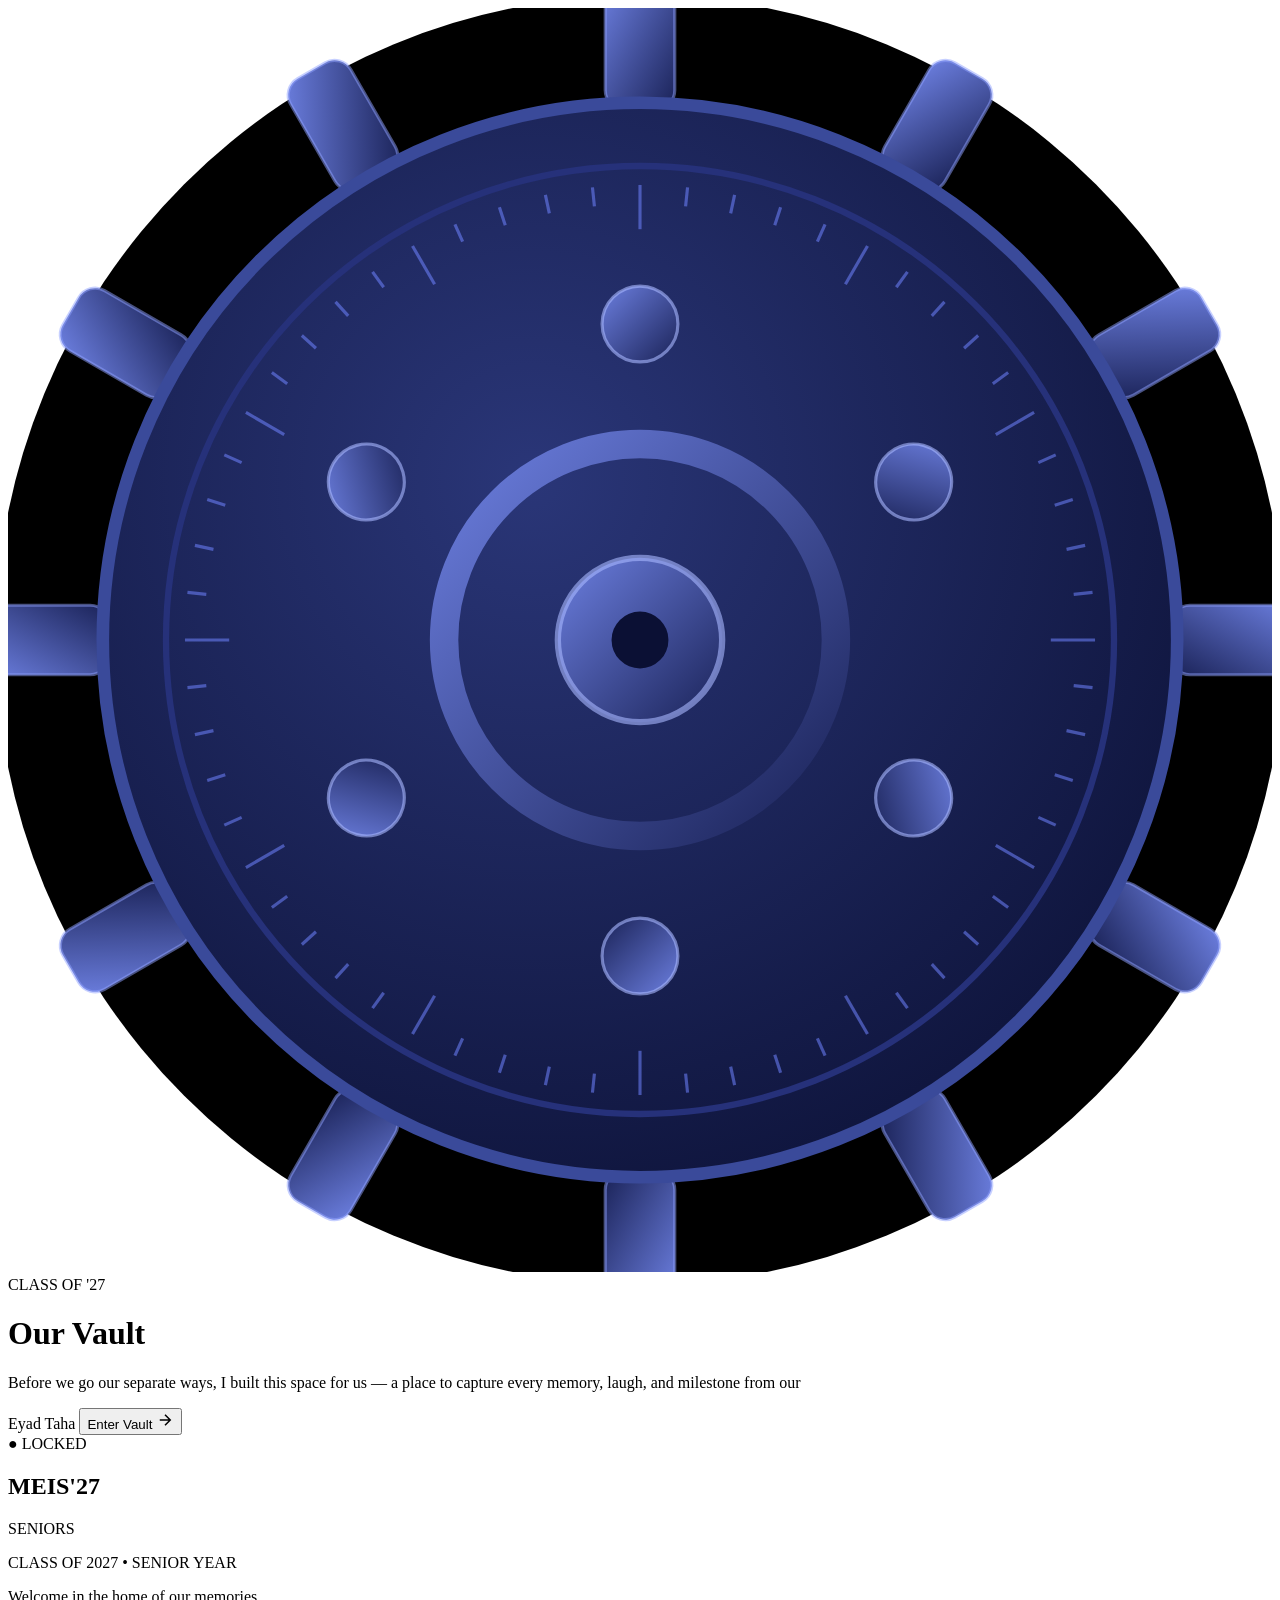
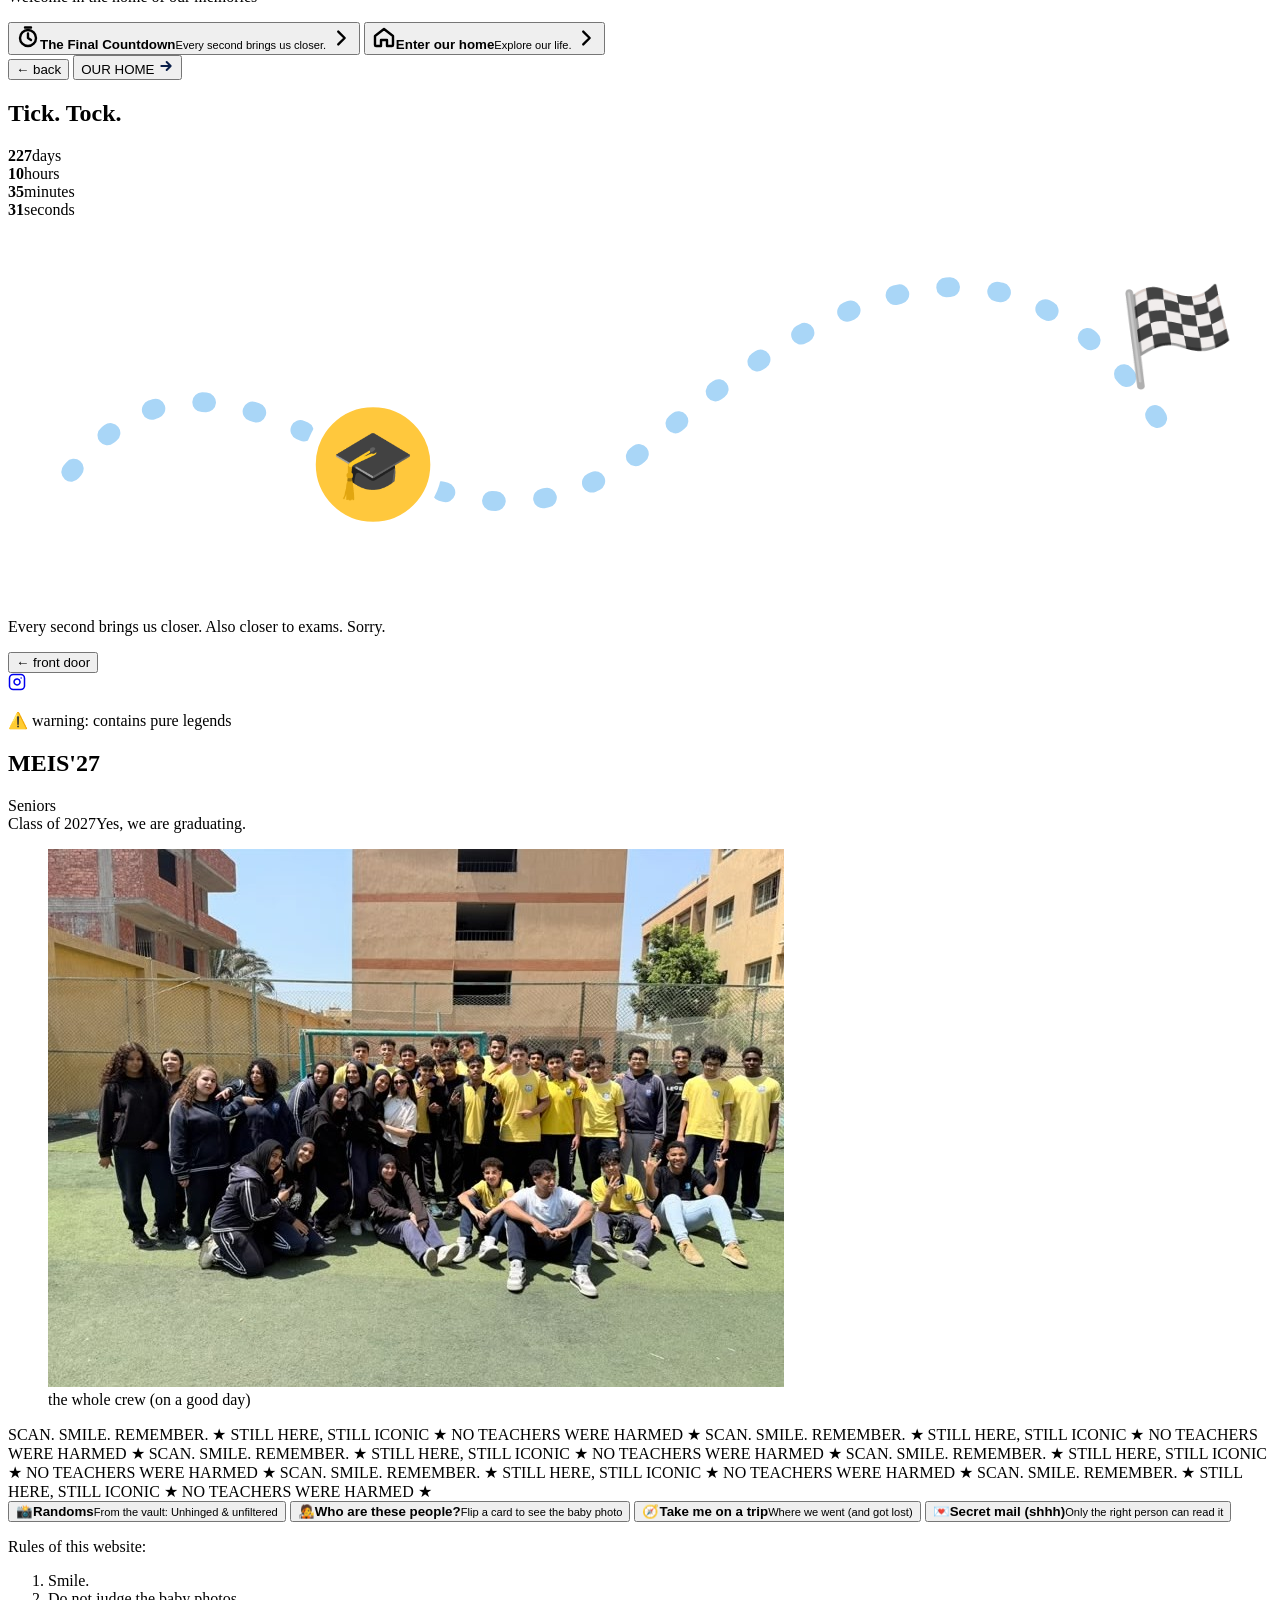
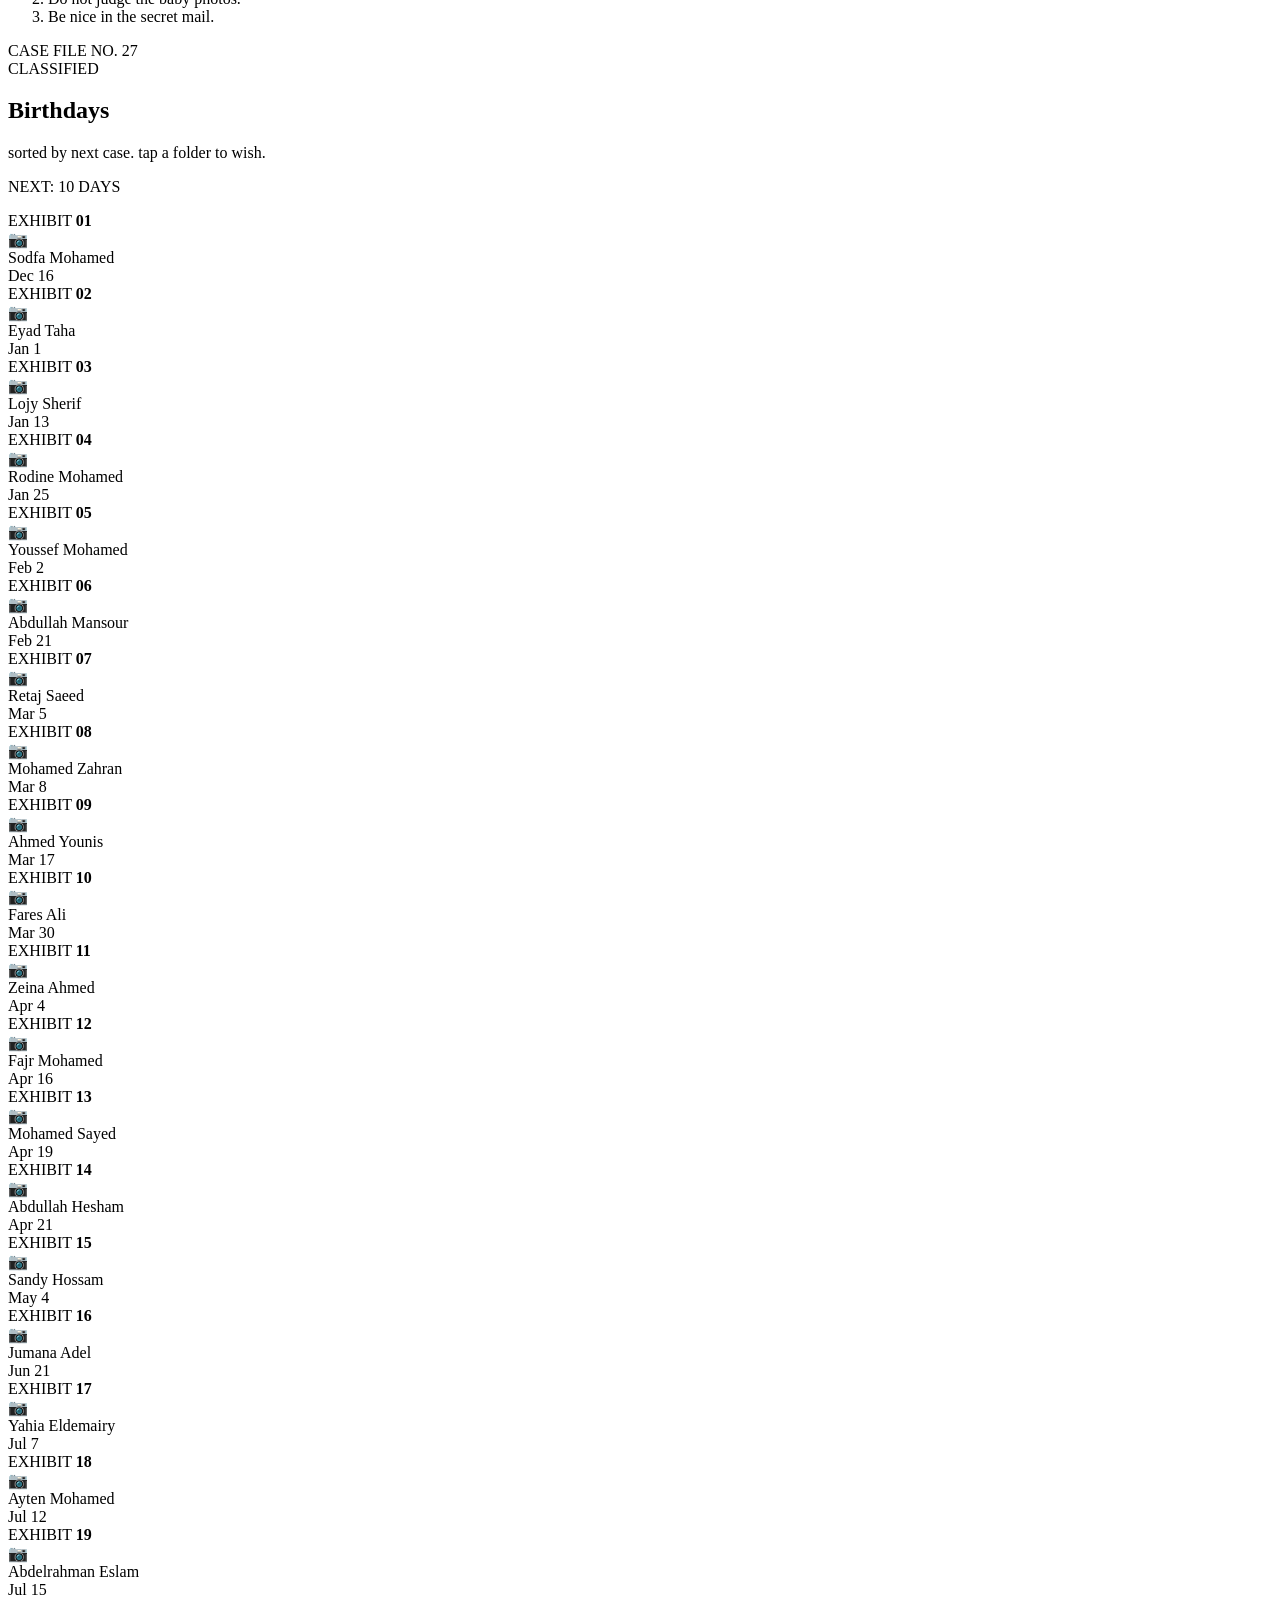
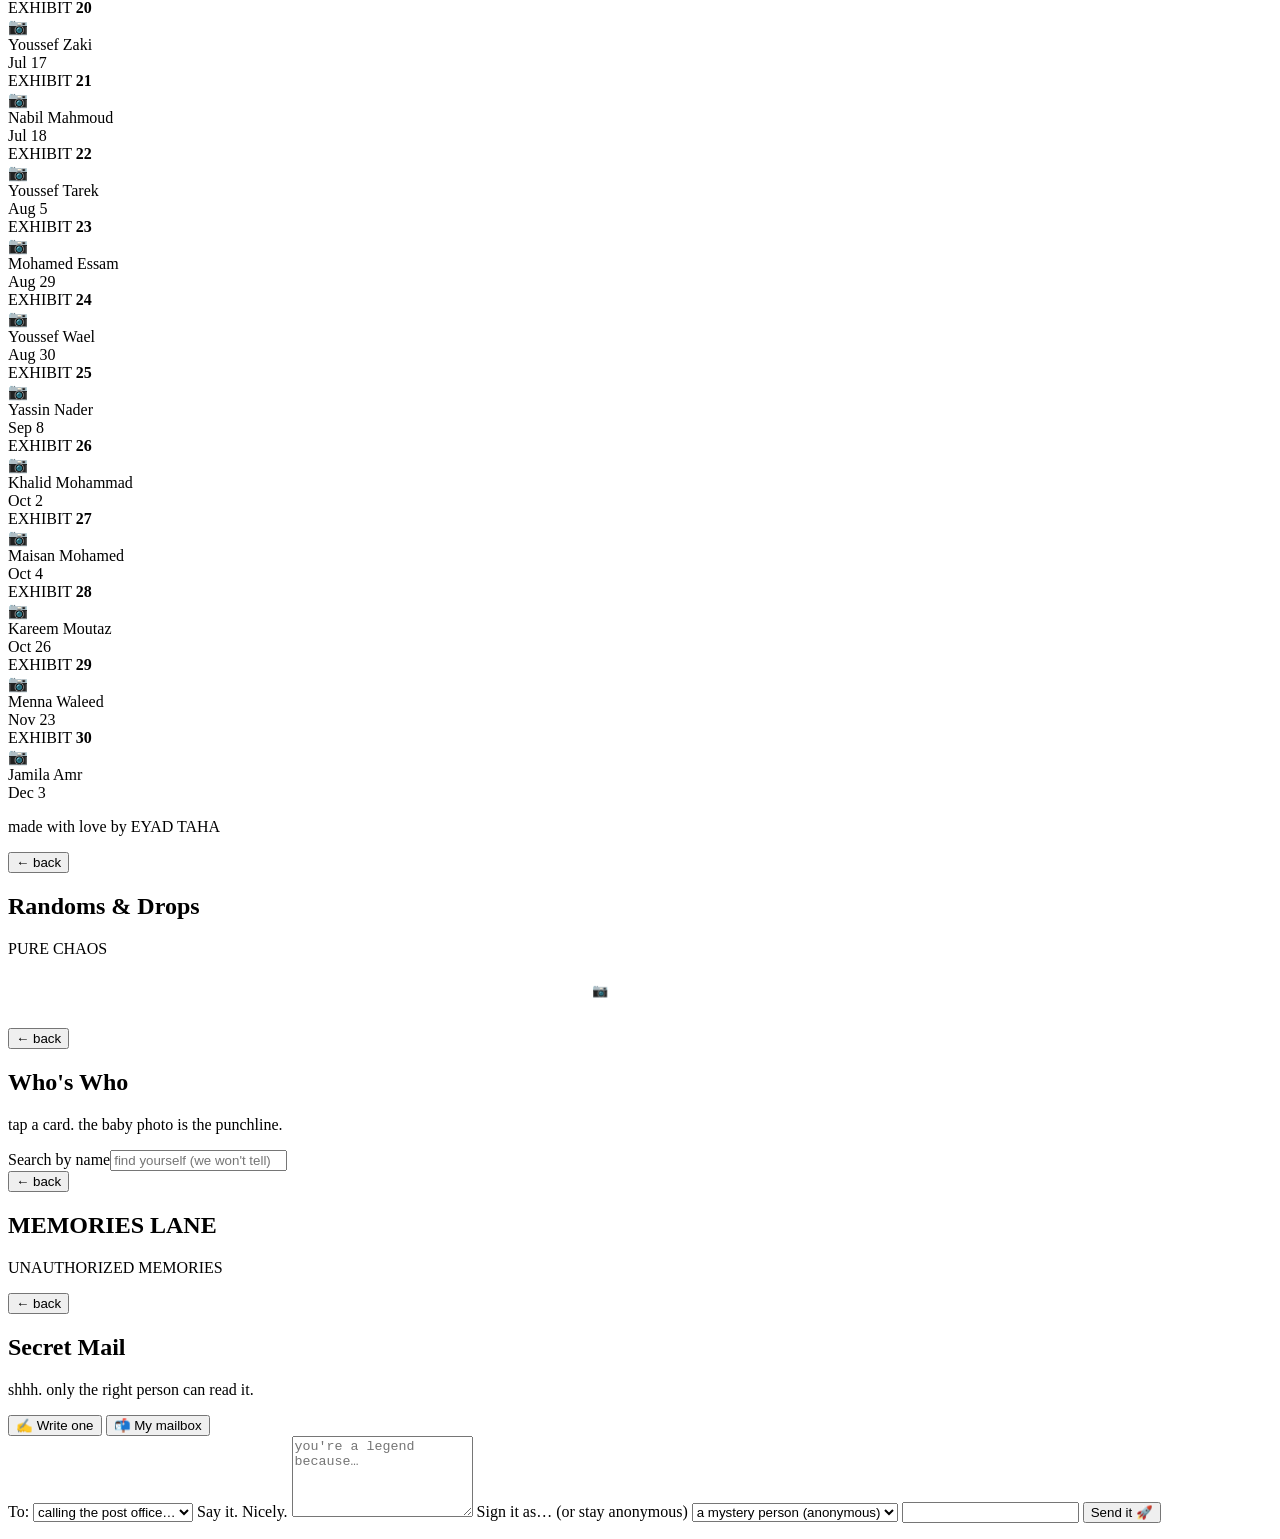
==== commit 3153c2be: "Rename index (32).html to index.html" ====
--- a/index.html
+++ b/index.html
@@ -1 +1 @@
-<!doctype html><html lang="en"><head><meta charset="utf-8"><meta name="viewport" content="width=device-width,initial-scale=1,viewport-fit=cover"><meta name="theme-color" content="#070b1f"><meta name="robots" content="noindex"><title>MEIS Seniors '27</title><meta name="description" content="Warning: contains pure legends. MEIS Seniors, Class of 2027."><meta property="og:title" content="MEIS Seniors '27"><meta property="og:description" content="Hey, you. You found us."><meta property="og:type" content="website"><meta name="twitter:card" content="summary"><link rel="icon" href="data:image/svg+xml,%3Csvg xmlns='http://www.w3.org/2000/svg' viewBox='0 0 64 64'%3E%3Crect x='6' y='6' width='52' height='52' rx='14' fill='%23FFC83D' stroke='white' stroke-width='4'/%3E%3Ctext x='32' y='44' font-size='32' text-anchor='middle'%3E%F0%9F%8E%93%3C/text%3E%3C/svg%3E"><link rel="preconnect" href="https://fonts.googleapis.com"><link rel="preconnect" href="https://fonts.gstatic.com" crossorigin><link href="https://fonts.googleapis.com/css2?family=Caveat:wght@600;700&family=Fraunces:opsz,wght@9..144,900&family=Manrope:wght@500;700;800&family=Special+Elite&family=Permanent+Marker&family=Bebas+Neue&family=Cormorant+Garamond:wght@500;600;700&family=Archivo:wght@400;500;600;700;800&family=Plus+Jakarta+Sans:wght@400;500;600;700;800&display=swap" rel="stylesheet"><link rel="manifest" href="manifest.json"><link rel="apple-touch-icon" href="apple-touch-icon.png"><meta name="apple-mobile-web-app-capable" content="yes"><meta name="mobile-web-app-capable" content="yes"><meta name="apple-mobile-web-app-title" content="MEIS '27"><script src="https://cdn.onesignal.com/sdks/web/v16/OneSignalSDK.page.js" defer="defer"></script><link rel="stylesheet" href="style.css"></head><body><noscript><p style="padding:30px;font:700 20px sans-serif">This site needs JavaScript. Turn it on and come back, legend.</p></noscript><div id="welcomeOverlay" class="stage-overlay vault-overlay"><div class="vault-light"></div><div class="vault-door"><i class="v-hinge" style="top:18%"></i><i class="v-hinge" style="bottom:18%"></i> <svg id="vaultSvg" viewBox="0 0 400 400" aria-hidden="true"></svg><div class="v-shade"></div></div><div id="theaterCard" class="theater-card"><div class="card-tag">CLASS OF '27</div><h1 class="welcome-title">Our Vault</h1><p id="typewriterText" class="welcome-sub"></p><div class="theater-footer"><span class="signature-name">Eyad Taha</span> <button id="closeWelcomeBtn" class="theater-btn"><span>Enter Vault</span> <svg width="18" height="18" viewBox="0 0 24 24" fill="none" stroke="currentColor" stroke-width="2"><path d="M5 12h14M12 5l7 7-7 7"/></svg></button></div></div><div class="vault-status" id="vaultStatus">● LOCKED</div></div><div id="heroOverlay" class="stage-overlay hero-overlay" hidden role="dialog" aria-modal="true" aria-label="Welcome to our vault"><div class="hero-inner"><p class="hero-badge"><span aria-hidden="true">✦</span> MEIS SENIORS ’27 <span aria-hidden="true">✦</span></p><h2 class="hero-welcome" aria-label="WELCOME"><span class="hl" style="--d:.30s">W</span><span class="hl" style="--d:.38s">E</span><span class="hl" style="--d:.46s">L</span><span class="hl" style="--d:.54s">C</span><span class="hl" style="--d:.62s">O</span><span class="hl" style="--d:.70s">M</span><span class="hl" style="--d:.78s">E</span><span class="hl hl-bang" style="--d:.92s">!</span></h2><p class="hero-sub">to the legends’ vault</p><p class="hero-quote">a place for every memory, laugh and milestone — enjoy the ride.</p><nav class="hero-slabs" aria-label="Start exploring"><button class="slab primary tilt" data-go="countdown" type="button"><i class="disc" aria-hidden="true"><svg viewBox="0 0 24 24" width="24" height="24" fill="none" stroke="currentColor" stroke-width="2.4" stroke-linecap="round" stroke-linejoin="round"><circle cx="12" cy="13" r="8"/><path d="M12 8.5V13l3 2M9 2.5h6"/></svg></i><span><b>The Final Countdown</b><small>Every second brings us closer.</small></span><svg class="chev" viewBox="0 0 24 24" width="22" height="22" fill="none" stroke="currentColor" stroke-width="2.6" stroke-linecap="round" stroke-linejoin="round" aria-hidden="true"><path d="M9 5l7 7-7 7"/></svg></button><button class="slab tilt" data-go="home" type="button"><i class="disc" aria-hidden="true"><svg viewBox="0 0 24 24" width="24" height="24" fill="none" stroke="currentColor" stroke-width="2.4" stroke-linecap="round" stroke-linejoin="round"><path d="M3 11l9-7 9 7v9a1 1 0 0 1-1 1h-5v-6H9v6H4a1 1 0 0 1-1-1z"/></svg></i><span><b>Enter our home</b><small>Explore our life.</small></span><svg class="chev" viewBox="0 0 24 24" width="22" height="22" fill="none" stroke="currentColor" stroke-width="2.6" stroke-linecap="round" stroke-linejoin="round" aria-hidden="true"><path d="M9 5l7 7-7 7"/></svg></button></nav><p class="hero-hint">press ESC to skip</p></div></div><section class="screen on" id="splash" aria-label="Welcome"><div class="splash calm"><div class="stage" aria-hidden="false"><div class="world"><div class="idle"><div class="rg r1" aria-hidden="true"><i class="sat" style="--c:#FFC83D;left:50%;top:0"></i><i class="sat" style="--c:#A9D6F7;left:50%;top:100%"></i></div><div class="rg r2" aria-hidden="true"><i class="sat" style="--c:#FF8FB8;left:0;top:50%"></i><i class="sat s2" style="--c:#fff;left:100%;top:50%"></i></div><div class="cube c-a" aria-hidden="true"><i></i><i></i><i></i><i></i><i></i><i></i></div><div class="cube c-b" aria-hidden="true"><i></i><i></i><i></i><i></i><i></i><i></i></div><h1 class="hey mark x3d" id="logo3d">MEIS'27</h1></div></div></div><p class="seniorsline" id="l2">SENIORS</p><p class="classline" id="l3">CLASS OF 2027 • SENIOR YEAR</p><p class="welcome" id="l5"><span id="l5t"></span></p><nav class="slabs" aria-label="Start"><button class="slab primary tilt" data-go="countdown" type="button"><i class="disc" aria-hidden="true"><svg viewBox="0 0 24 24" width="24" height="24" fill="none" stroke="currentColor" stroke-width="2.4" stroke-linecap="round" stroke-linejoin="round"><circle cx="12" cy="13" r="8"/><path d="M12 8.5V13l3 2M9 2.5h6"/></svg></i><span><b id="ctitle">The Final Countdown</b><small id="csub">Every second brings us closer.</small></span> <svg class="chev" viewBox="0 0 24 24" width="22" height="22" fill="none" stroke="currentColor" stroke-width="2.6" stroke-linecap="round" stroke-linejoin="round" aria-hidden="true"><path d="M9 5l7 7-7 7"/></svg></button> <button class="slab tilt" data-go="home" type="button"><i class="disc" aria-hidden="true"><svg viewBox="0 0 24 24" width="24" height="24" fill="none" stroke="currentColor" stroke-width="2.4" stroke-linecap="round" stroke-linejoin="round"><path d="M3 11l9-7 9 7v9a1 1 0 0 1-1 1h-5v-6H9v6H4a1 1 0 0 1-1-1z"/></svg></i><span><b id="etitle">Enter our home</b><small id="esub">Explore our life.</small></span> <svg class="chev" viewBox="0 0 24 24" width="22" height="22" fill="none" stroke="currentColor" stroke-width="2.6" stroke-linecap="round" stroke-linejoin="round" aria-hidden="true"><path d="M9 5l7 7-7 7"/></svg></button></nav></div></section><section class="screen" id="countdown" aria-label="Countdown"><div class="page narrow"><header class="pagehead"><button class="back" data-back type="button">← back</button> <button class="tag small" data-go="home" type="button"><i class="hole" aria-hidden="true"></i><span>OUR HOME</span> <svg viewBox="0 0 24 24" width="16" height="16" fill="none" stroke="#0A1F4A" stroke-width="3" stroke-linecap="round" stroke-linejoin="round" aria-hidden="true"><path d="M5 12h14M13 6l6 6-6 6"/></svg></button></header><h2 class="title x3d">Tick. Tock.</h2><div class="tabs cdtabs" id="cdtabs" role="group" aria-label="Pick a countdown"></div><div class="cards" role="timer"><div class="cdc c1"><b id="cd-d">0</b><span>days</span></div><div class="cdc c2"><b id="cd-h">00</b><span>hours</span></div><div class="cdc c3"><b id="cd-m">00</b><span>minutes</span></div><div class="cdc c4"><b id="cd-s">00</b><span>seconds</span></div></div><div class="road" aria-label="The road so far"><svg viewBox="0 0 320 96" role="img" aria-label="A winding dotted road with a graduation cap riding toward the finish flag"><path id="roadp" d="M16 64 C 62 8, 104 108, 164 56 S 262 6, 292 52" fill="none" stroke="#A9D6F7" stroke-width="5" stroke-linecap="round" stroke-dasharray="1 12"/><text x="296" y="38" font-size="24" text-anchor="middle">🏁</text><g id="rider"><circle r="16" fill="#FFC83D" stroke="#fff" stroke-width="3"/><text font-size="17" text-anchor="middle" dominant-baseline="central">🎓</text></g></svg></div><div class="note"><i class="tape" aria-hidden="true"></i><p id="cdjoke"></p></div><p class="hand fin" id="cdfin" hidden>WE DID IT. Go hug somebody.</p></div></section><section class="screen" id="home" aria-label="The whole website"><div class="page"><header class="pagehead"><button class="back" data-go="splash" type="button">← front door</button><div class="social-nav"><a href="https://www.instagram.com/meisseniors_27?srtk=MXF5c2dsejFqdXVwdQ==" target="_blank" rel="noopener noreferrer" class="social-btn instagram" title="Instagram"><svg xmlns="http://www.w3.org/2000/svg" width="18" height="18" viewBox="0 0 24 24" fill="none" stroke="currentColor" stroke-width="2" stroke-linecap="round" stroke-linejoin="round"><rect x="2" y="2" width="20" height="20" rx="5" ry="5"></rect><path d="M16 11.37A4 4 0 1 1 12.63 8 4 4 0 0 1 16 11.37z"></path><line x1="17.5" y1="6.5" x2="17.51" y2="6.5"></line></svg></a></div></header><div class="homegrid"><div class="hero"><p class="warn"><span aria-hidden="true">⚠️</span> <span id="warntxt">warning: contains pure legends</span></p><h1 class="meis x3d" id="meis">MEIS'27</h1><div class="row2"><span class="seniors">Seniors</span><div class="pillrow"><span class="pill">Class of 2027</span><span class="bubble" id="bubble">Yes, we really are graduating.</span></div></div></div><div class="polcol"><div class="polwrap"><figure class="polaroid" id="grouppol"><i class="tape" aria-hidden="true"></i><div class="ph"></div><figcaption id="groupcap"></figcaption></figure></div></div></div><div class="band" aria-hidden="true"><div class="track" id="band"></div></div><div class="menugrid"><nav class="menu" aria-label="Pages"><button class="bigbtn b1" data-go="randoms" type="button"><span class="em" aria-hidden="true">📸</span><b>Randoms</b><small>From the vault: Unhinged & unfiltered</small></button> <button class="bigbtn b2" data-go="people" type="button"><span class="em" aria-hidden="true">🧑‍🎤</span><b>Who are these people?</b><small>Flip a card to see the baby photo</small></button> <button class="bigbtn b3" data-go="trips" type="button"><span class="em" aria-hidden="true">🧭</span><b>Take me on a trip</b><small>Where we went (and got lost)</small></button> <button class="bigbtn b4" data-go="mail" type="button"><span class="em" aria-hidden="true">💌</span><b>Secret mail (shhh)</b><small>Only the right person can read it</small></button></nav><aside class="side"><div class="note rules"><i class="tape" aria-hidden="true"></i><p class="nt">Rules of this website:</p><ol id="rules"></ol></div></aside></div><div class="foot"><p class="tiny">made with love by EYAD TAHA</p></div></div></section><section class="screen" id="randoms" aria-label="Randoms"><div class="page"><header class="pagehead"><button class="back" data-back type="button">← back</button></header><h2 class="title x3d">Randoms & Drops</h2><p class="hand sub">PURE CHAOS</p><div style="text-align:center;margin:15px 0"><label for="quickImageUpload" style="display:inline-flex;align-items:center;gap:8px;cursor:pointer;padding:8px 16px;border-radius:6px;background:rgba(255,255,255,.08);border:1px solid rgba(255,255,255,.2);color:#fff;font-family:inherit;font-size:13px;transition:all .2s ease;backdrop-filter:blur(5px)"><span>📷</span> <span>Upload Photo</span></label> <input type="file" id="quickImageUpload" accept="image/*" multiple="multiple" style="display:none" onchange="uploadDirectImage(this)"><p id="uploadStatusMsg" style="margin-top:6px;font-size:12px;opacity:.8"></p></div><div id="randomsGrid" class="detective-grid" style="margin-top:20px"></div></div></section><section class="screen" id="people" aria-label="Who's Who"><div class="page"><header class="pagehead"><button class="back" data-back type="button">← back</button></header><h2 class="title x3d">Who's Who</h2><p class="hand sub">tap a card. the baby photo is the punchline.</p><label class="search"><span class="sr">Search by name</span><input id="psearch" type="search" placeholder="find yourself (we won't tell)" autocomplete="off"></label><div class="pgrid" id="pgrid"></div><p class="hand none" id="pnone" hidden>Nobody found. Suspicious. Check the spelling?</p></div></section><section class="screen" id="trips" aria-label="Trips"><div class="page narrow"><header class="pagehead"><button class="back" data-back type="button">← back</button></header><h2 class="title x3d">MEMORIES LANE</h2><p class="hand sub">UNAUTHORIZED MEMORIES</p><div class="route" id="tripl"></div></div></section><section class="screen" id="mail" aria-label="Secret mail"><div class="page narrow"><header class="pagehead"><button class="back" data-back type="button">← back</button></header><h2 class="title x3d">Secret Mail</h2><p class="hand sub">shhh. only the right person can read it.</p><div class="tabs"><button class="tabbtn" id="tabw" type="button" aria-pressed="true">✍️ Write one</button> <button class="tabbtn" id="tabr" type="button" aria-pressed="false">📬 My mailbox</button></div><div class="paper" id="panelw"><p class="hand closed" id="mailclosed" hidden>The post office is closed. (The admin hasn't plugged it in yet.)</p><form id="sendform" autocomplete="off"><label class="field"><span>To:</span> <select id="to" name="to" required><option value="">calling the post office…</option></select></label> <label class="field"><span>Say it. Nicely.</span> <textarea name="text" rows="5" maxlength="600" required placeholder="you're a legend because…"></textarea></label> <label class="field"><span>Sign it as… (or stay anonymous)</span> <select id="from" name="from"><option value="">a mystery person (anonymous)</option></select></label> <label class="field" id="fromCodeField" hidden><span>Enter YOUR secret code (to prove it's really you):</span> <input name="fromCode" type="password" inputmode="numeric" pattern="[0-9]*" maxlength="6" placeholder="• • • •"></label> <input class="hp" name="hp" tabindex="-1" aria-hidden="true" autocomplete="off"> <button class="go" type="submit" id="sendbtn">Send it 🚀</button><p class="msg" id="sendmsg" role="status"></p></form></div><div class="paper" id="panelr" hidden><form id="readform" autocomplete="off"><label class="field"><span>I am…</span> <select id="who" name="who" required><option value="">calling the post office…</option></select></label> <label class="field"><span>Secret code </span><input name="code" type="password" inputmode="numeric" pattern="[0-9]*" maxlength="6" required placeholder="• • • • •"></label> <button class="go" type="submit" id="readbtn">Open my mailbox 🔑</button><p class="msg" id="readmsg" role="status"></p><button class="linkbtn" id="gotocodepage" type="button">Change my code 🔐</button></form><form id="adminform" hidden autocomplete="off"><p class="hand boxhead">Manager door 🛡️</p><label class="field"><span>Manager code</span> <input name="acode" type="password" inputmode="numeric" maxlength="12" required placeholder="• • • • • •"></label> <button class="go" type="submit" id="adminbtn">Open manager view 🛡️</button><p class="msg" id="adminmsg" role="status"></p><button class="linkbtn" id="adminback" type="button">← back</button></form><form id="changecodeform" hidden autocomplete="off"><p class="hand boxhead">Change your secret code 🔐</p><label class="field"><span>I am…</span> <select id="ccname" name="name" required><option value="">Select your name…</option></select></label> <label class="field"><span>Old secret code</span> <input name="oldCode" type="password" inputmode="numeric" maxlength="6" required placeholder="• • • •"></label> <label class="field"><span>New secret code</span> <input name="newCode" type="password" inputmode="numeric" maxlength="6" required placeholder="• • • •"></label> <button class="go" type="submit" id="changecodebtn">Save new code 🚀</button><p class="msg" id="changecodemsg" role="status"></p><button class="linkbtn" id="changecodeback" type="button">← back</button></form><div id="box" hidden><p class="hand boxhead" id="boxhead">Your mailbox. Eyes only. 👀</p><div id="letters"></div><button class="go alt" id="lockbtn" type="button">Lock it again 🔒</button></div></div></div></section><div id="lb" hidden role="dialog" aria-modal="true" aria-label="Photos and videos viewer"><button class="lbx" id="lbclose" type="button" aria-label="Close photo">✕</button> <button class="lbn l" id="lbprev" type="button" aria-label="Previous photo">←</button><figure><img id="lbimg" alt=""><video id="lbvideo" controls playsinline preload="metadata" hidden></video><figcaption id="lbcap"></figcaption></figure><button class="lbn r" id="lbnext" type="button" aria-label="Next photo">→</button></div><div id="toast" role="status" aria-live="polite"></div><div id="fx" aria-hidden="true"></div><script src="content.js"></script><script src="app.js"></script><script src="birthdays.js"></script><script src="notify.js"></script></body></html>+<!doctype html><html lang="en"><head><meta charset="utf-8"><meta name="viewport" content="width=device-width,initial-scale=1,viewport-fit=cover"><meta name="theme-color" content="#070b1f"><meta name="robots" content="noindex"><title>MEIS Seniors '27</title><meta name="description" content="Warning: contains pure legends. MEIS Seniors, Class of 2027."><meta property="og:title" content="MEIS Seniors '27"><meta property="og:description" content="Hey, you. You found us."><meta property="og:type" content="website"><meta name="twitter:card" content="summary"><link rel="icon" href="data:image/svg+xml,%3Csvg xmlns='http://www.w3.org/2000/svg' viewBox='0 0 64 64'%3E%3Crect x='6' y='6' width='52' height='52' rx='14' fill='%23FFC83D' stroke='white' stroke-width='4'/%3E%3Ctext x='32' y='44' font-size='32' text-anchor='middle'%3E%F0%9F%8E%93%3C/text%3E%3C/svg%3E"><link rel="preconnect" href="https://fonts.googleapis.com"><link rel="preconnect" href="https://fonts.gstatic.com" crossorigin><link href="https://fonts.googleapis.com/css2?family=Caveat:wght@600;700&family=Fraunces:opsz,wght@9..144,900&family=Manrope:wght@500;700;800&family=Special+Elite&family=Permanent+Marker&family=Bebas+Neue&family=Cormorant+Garamond:wght@500;600;700&family=Archivo:wght@400;500;600;700;800&family=Plus+Jakarta+Sans:wght@400;500;600;700;800&display=swap" rel="stylesheet"><link rel="manifest" href="manifest.json"><link rel="apple-touch-icon" href="apple-touch-icon.png"><meta name="apple-mobile-web-app-capable" content="yes"><meta name="mobile-web-app-capable" content="yes"><meta name="apple-mobile-web-app-title" content="MEIS '27"><script src="https://cdn.onesignal.com/sdks/web/v16/OneSignalSDK.page.js" defer="defer"></script><link rel="stylesheet" href="style.css"></head><body><noscript><p style="padding:30px;font:700 20px sans-serif">This site needs JavaScript. Turn it on and come back, legend.</p></noscript><div id="welcomeOverlay" class="stage-overlay vault-overlay"><div class="vault-light"></div><div class="vault-door"><i class="v-hinge" style="top:18%"></i><i class="v-hinge" style="bottom:18%"></i> <svg id="vaultSvg" viewBox="0 0 400 400" aria-hidden="true"></svg><div class="v-shade"></div></div><div id="theaterCard" class="theater-card"><div class="card-tag">CLASS OF '27</div><h1 class="welcome-title">Our Vault</h1><p id="typewriterText" class="welcome-sub"></p><div class="theater-footer"><span class="signature-name">Eyad Taha</span> <button id="closeWelcomeBtn" class="theater-btn"><span>Enter Vault</span> <svg width="18" height="18" viewBox="0 0 24 24" fill="none" stroke="currentColor" stroke-width="2"><path d="M5 12h14M12 5l7 7-7 7"/></svg></button></div></div><div class="vault-status" id="vaultStatus">● LOCKED</div></div><div id="heroOverlay" class="stage-overlay hero-overlay" hidden role="dialog" aria-modal="true" aria-label="Welcome to our vault"><div class="hero-inner"><p class="hero-badge"><span aria-hidden="true">✦</span> MEIS SENIORS ’27 <span aria-hidden="true">✦</span></p><h2 class="hero-welcome" aria-label="WELCOME"><span class="hl" style="--d:.30s">W</span><span class="hl" style="--d:.38s">E</span><span class="hl" style="--d:.46s">L</span><span class="hl" style="--d:.54s">C</span><span class="hl" style="--d:.62s">O</span><span class="hl" style="--d:.70s">M</span><span class="hl" style="--d:.78s">E</span><span class="hl hl-bang" style="--d:.92s">!</span></h2><p class="hero-sub">to the legends’ vault</p><p class="hero-quote">a place for every memory, laugh and milestone — enjoy the ride.</p><nav class="hero-slabs" aria-label="Start exploring"><button class="slab primary tilt" data-go="countdown" type="button"><i class="disc" aria-hidden="true"><svg viewBox="0 0 24 24" width="24" height="24" fill="none" stroke="currentColor" stroke-width="2.4" stroke-linecap="round" stroke-linejoin="round"><circle cx="12" cy="13" r="8"/><path d="M12 8.5V13l3 2M9 2.5h6"/></svg></i><span><b>The Final Countdown</b><small>Every second brings us closer.</small></span><svg class="chev" viewBox="0 0 24 24" width="22" height="22" fill="none" stroke="currentColor" stroke-width="2.6" stroke-linecap="round" stroke-linejoin="round" aria-hidden="true"><path d="M9 5l7 7-7 7"/></svg></button><button class="slab tilt" data-go="home" type="button"><i class="disc" aria-hidden="true"><svg viewBox="0 0 24 24" width="24" height="24" fill="none" stroke="currentColor" stroke-width="2.4" stroke-linecap="round" stroke-linejoin="round"><path d="M3 11l9-7 9 7v9a1 1 0 0 1-1 1h-5v-6H9v6H4a1 1 0 0 1-1-1z"/></svg></i><span><b>Enter our home</b><small>Explore our life.</small></span><svg class="chev" viewBox="0 0 24 24" width="22" height="22" fill="none" stroke="currentColor" stroke-width="2.6" stroke-linecap="round" stroke-linejoin="round" aria-hidden="true"><path d="M9 5l7 7-7 7"/></svg></button></nav><p class="hero-hint">press ESC to skip</p></div></div><section class="screen on" id="splash" aria-label="Welcome"><div class="splash calm"><div class="stage" aria-hidden="false"><div class="world"><div class="idle"><div class="rg r1" aria-hidden="true"><i class="sat" style="--c:#FFC83D;left:50%;top:0"></i><i class="sat" style="--c:#A9D6F7;left:50%;top:100%"></i></div><div class="rg r2" aria-hidden="true"><i class="sat" style="--c:#FF8FB8;left:0;top:50%"></i><i class="sat s2" style="--c:#fff;left:100%;top:50%"></i></div><div class="cube c-a" aria-hidden="true"><i></i><i></i><i></i><i></i><i></i><i></i></div><div class="cube c-b" aria-hidden="true"><i></i><i></i><i></i><i></i><i></i><i></i></div><h1 class="hey mark x3d" id="logo3d">MEIS'27</h1></div></div></div><p class="seniorsline" id="l2">SENIORS</p><p class="classline" id="l3">CLASS OF 2027 • SENIOR YEAR</p><p class="welcome" id="l5"><span id="l5t"></span></p><nav class="slabs" aria-label="Start"><button class="slab primary tilt" data-go="countdown" type="button"><i class="disc" aria-hidden="true"><svg viewBox="0 0 24 24" width="24" height="24" fill="none" stroke="currentColor" stroke-width="2.4" stroke-linecap="round" stroke-linejoin="round"><circle cx="12" cy="13" r="8"/><path d="M12 8.5V13l3 2M9 2.5h6"/></svg></i><span><b id="ctitle">The Final Countdown</b><small id="csub">Every second brings us closer.</small></span> <svg class="chev" viewBox="0 0 24 24" width="22" height="22" fill="none" stroke="currentColor" stroke-width="2.6" stroke-linecap="round" stroke-linejoin="round" aria-hidden="true"><path d="M9 5l7 7-7 7"/></svg></button> <button class="slab tilt" data-go="home" type="button"><i class="disc" aria-hidden="true"><svg viewBox="0 0 24 24" width="24" height="24" fill="none" stroke="currentColor" stroke-width="2.4" stroke-linecap="round" stroke-linejoin="round"><path d="M3 11l9-7 9 7v9a1 1 0 0 1-1 1h-5v-6H9v6H4a1 1 0 0 1-1-1z"/></svg></i><span><b id="etitle">Enter our home</b><small id="esub">Explore our life.</small></span> <svg class="chev" viewBox="0 0 24 24" width="22" height="22" fill="none" stroke="currentColor" stroke-width="2.6" stroke-linecap="round" stroke-linejoin="round" aria-hidden="true"><path d="M9 5l7 7-7 7"/></svg></button></nav></div></section><section class="screen" id="countdown" aria-label="Countdown"><div class="page narrow"><header class="pagehead"><button class="back" data-back type="button">← back</button> <button class="tag small" data-go="home" type="button"><i class="hole" aria-hidden="true"></i><span>OUR HOME</span> <svg viewBox="0 0 24 24" width="16" height="16" fill="none" stroke="#0A1F4A" stroke-width="3" stroke-linecap="round" stroke-linejoin="round" aria-hidden="true"><path d="M5 12h14M13 6l6 6-6 6"/></svg></button></header><h2 class="title x3d">Tick. Tock.</h2><div class="tabs cdtabs" id="cdtabs" role="group" aria-label="Pick a countdown"></div><div class="cards" role="timer"><div class="cdc c1"><b id="cd-d">0</b><span>days</span></div><div class="cdc c2"><b id="cd-h">00</b><span>hours</span></div><div class="cdc c3"><b id="cd-m">00</b><span>minutes</span></div><div class="cdc c4"><b id="cd-s">00</b><span>seconds</span></div></div><div class="road" aria-label="The road so far"><svg viewBox="0 0 320 96" role="img" aria-label="A winding dotted road with a graduation cap riding toward the finish flag"><path id="roadp" d="M16 64 C 62 8, 104 108, 164 56 S 262 6, 292 52" fill="none" stroke="#A9D6F7" stroke-width="5" stroke-linecap="round" stroke-dasharray="1 12"/><text x="296" y="38" font-size="24" text-anchor="middle">🏁</text><g id="rider"><circle r="16" fill="#FFC83D" stroke="#fff" stroke-width="3"/><text font-size="17" text-anchor="middle" dominant-baseline="central">🎓</text></g></svg></div><div class="note"><i class="tape" aria-hidden="true"></i><p id="cdjoke"></p></div><p class="hand fin" id="cdfin" hidden>WE DID IT. Go hug somebody.</p></div></section><section class="screen" id="home" aria-label="The whole website"><div class="page"><header class="pagehead"><button class="back" data-go="splash" type="button">← front door</button><div class="social-nav"><a href="https://www.instagram.com/meisseniors_27?srtk=MXF5c2dsejFqdXVwdQ==" target="_blank" rel="noopener noreferrer" class="social-btn instagram" title="Instagram"><svg xmlns="http://www.w3.org/2000/svg" width="18" height="18" viewBox="0 0 24 24" fill="none" stroke="currentColor" stroke-width="2" stroke-linecap="round" stroke-linejoin="round"><rect x="2" y="2" width="20" height="20" rx="5" ry="5"></rect><path d="M16 11.37A4 4 0 1 1 12.63 8 4 4 0 0 1 16 11.37z"></path><line x1="17.5" y1="6.5" x2="17.51" y2="6.5"></line></svg></a></div></header><div class="homegrid"><div class="hero"><p class="warn"><span aria-hidden="true">⚠️</span> <span id="warntxt">warning: contains pure legends</span></p><h1 class="meis x3d" id="meis">MEIS'27</h1><div class="row2"><span class="seniors">Seniors</span><div class="pillrow"><span class="pill">Class of 2027</span><span class="bubble" id="bubble">Yes, we really are graduating.</span></div></div></div><div class="polcol"><div class="polwrap"><figure class="polaroid" id="grouppol"><i class="tape" aria-hidden="true"></i><div class="ph"></div><figcaption id="groupcap"></figcaption></figure></div></div></div><div class="band" aria-hidden="true"><div class="track" id="band"></div></div><div class="menugrid"><nav class="menu" aria-label="Pages"><button class="bigbtn b1" data-go="randoms" type="button"><span class="em" aria-hidden="true">📸</span><b>Randoms</b><small>From the vault: Unhinged & unfiltered</small></button> <button class="bigbtn b2" data-go="people" type="button"><span class="em" aria-hidden="true">🧑‍🎤</span><b>Who are these people?</b><small>Flip a card to see the baby photo</small></button> <button class="bigbtn b3" data-go="trips" type="button"><span class="em" aria-hidden="true">🧭</span><b>Take me on a trip</b><small>Where we went (and got lost)</small></button> <button class="bigbtn b4" data-go="mail" type="button"><span class="em" aria-hidden="true">💌</span><b>Secret mail (shhh)</b><small>Only the right person can read it</small></button></nav><aside class="side"><div class="note rules"><i class="tape" aria-hidden="true"></i><p class="nt">Rules of this website:</p><ol id="rules"></ol></div></aside></div><div class="foot"><p class="tiny">made with love by EYAD TAHA</p></div></div></section><section class="screen" id="randoms" aria-label="Randoms"><div class="page"><header class="pagehead"><button class="back" data-back type="button">← back</button></header><h2 class="title x3d">Randoms & Drops</h2><p class="hand sub">PURE CHAOS</p><div style="text-align:center;margin:15px 0"><label for="quickImageUpload" style="display:inline-flex;align-items:center;gap:8px;cursor:pointer;padding:8px 16px;border-radius:6px;background:rgba(255,255,255,.08);border:1px solid rgba(255,255,255,.2);color:#fff;font-family:inherit;font-size:13px;transition:all .2s ease;backdrop-filter:blur(5px)"><span>📷</span> <span>Upload Photo</span></label> <input type="file" id="quickImageUpload" accept="image/*" multiple="multiple" style="display:none" onchange="uploadDirectImage(this)"><p id="uploadStatusMsg" style="margin-top:6px;font-size:12px;opacity:.8"></p></div><div id="randomsGrid" class="detective-grid" style="margin-top:20px"></div></div></section><section class="screen" id="people" aria-label="Who's Who"><div class="page"><header class="pagehead"><button class="back" data-back type="button">← back</button></header><h2 class="title x3d">Who's Who</h2><p class="hand sub">tap a card. the baby photo is the punchline.</p><label class="search"><span class="sr">Search by name</span><input id="psearch" type="search" placeholder="find yourself (we won't tell)" autocomplete="off"></label><div class="pgrid" id="pgrid"></div><p class="hand none" id="pnone" hidden>Nobody found. Suspicious. Check the spelling?</p></div></section><section class="screen" id="trips" aria-label="Trips"><div class="page narrow"><header class="pagehead"><button class="back" data-back type="button">← back</button></header><h2 class="title x3d">MEMORIES LANE</h2><p class="hand sub">UNAUTHORIZED MEMORIES</p><div class="route" id="tripl"></div></div></section><section class="screen" id="mail" aria-label="Secret mail"><div class="page narrow"><header class="pagehead"><button class="back" data-back type="button">← back</button></header><h2 class="title x3d">Secret Mail</h2><p class="hand sub">shhh. only the right person can read it.</p><div class="tabs"><button class="tabbtn" id="tabw" type="button" aria-pressed="true">✍️ Write one</button> <button class="tabbtn" id="tabr" type="button" aria-pressed="false">📬 My mailbox</button></div><div class="paper" id="panelw"><p class="hand closed" id="mailclosed" hidden>The post office is closed. (The admin hasn't plugged it in yet.)</p><form id="sendform" autocomplete="off"><label class="field"><span>To:</span> <select id="to" name="to" required><option value="">calling the post office…</option></select></label> <label class="field"><span>Say it. Nicely.</span> <textarea name="text" rows="5" maxlength="600" required placeholder="you're a legend because…"></textarea></label> <label class="field"><span>Sign it as… (or stay anonymous)</span> <select id="from" name="from"><option value="">a mystery person (anonymous)</option></select></label> <label class="field" id="fromCodeField" hidden><span>Enter YOUR secret code (to prove it's really you):</span> <input name="fromCode" type="password" inputmode="numeric" pattern="[0-9]*" maxlength="6" placeholder="• • • •"></label> <input class="hp" name="hp" tabindex="-1" aria-hidden="true" autocomplete="off"> <button class="go" type="submit" id="sendbtn">Send it 🚀</button><p class="msg" id="sendmsg" role="status"></p></form></div><div class="paper" id="panelr" hidden><form id="readform" autocomplete="off"><label class="field"><span>I am…</span> <select id="who" name="who" required><option value="">calling the post office…</option></select></label> <label class="field"><span>Secret code </span><input name="code" type="password" inputmode="numeric" pattern="[0-9]*" maxlength="6" required placeholder="• • • • •"></label> <button class="go" type="submit" id="readbtn">Open my mailbox 🔑</button><p class="msg" id="readmsg" role="status"></p><button class="linkbtn" id="gotocodepage" type="button">Change my code 🔐</button></form><form id="adminform" hidden autocomplete="off"><p class="hand boxhead">Manager door 🛡️</p><label class="field"><span>Manager code</span> <input name="acode" type="password" inputmode="numeric" maxlength="12" required placeholder="• • • • • •"></label> <button class="go" type="submit" id="adminbtn">Open manager view 🛡️</button><p class="msg" id="adminmsg" role="status"></p><button class="linkbtn" id="adminback" type="button">← back</button></form><form id="changecodeform" hidden autocomplete="off"><p class="hand boxhead">Change your secret code 🔐</p><label class="field"><span>I am…</span> <select id="ccname" name="name" required><option value="">Select your name…</option></select></label> <label class="field"><span>Old secret code</span> <input name="oldCode" type="password" inputmode="numeric" maxlength="6" required placeholder="• • • •"></label> <label class="field"><span>New secret code</span> <input name="newCode" type="password" inputmode="numeric" maxlength="6" required placeholder="• • • •"></label> <button class="go" type="submit" id="changecodebtn">Save new code 🚀</button><p class="msg" id="changecodemsg" role="status"></p><button class="linkbtn" id="changecodeback" type="button">← back</button></form><div id="box" hidden><p class="hand boxhead" id="boxhead">Your mailbox. Eyes only. 👀</p><div id="letters"></div><button class="go alt" id="lockbtn" type="button">Lock it again 🔒</button></div></div></div></section><div id="lb" hidden role="dialog" aria-modal="true" aria-label="Photos and videos viewer"><button class="lbx" id="lbclose" type="button" aria-label="Close photo">✕</button> <button class="lbn l" id="lbprev" type="button" aria-label="Previous photo">←</button><figure><img id="lbimg" alt=""><video id="lbvideo" controls playsinline preload="metadata" hidden></video><figcaption id="lbcap"></figcaption></figure><button class="lbn r" id="lbnext" type="button" aria-label="Next photo">→</button></div><div id="toast" role="status" aria-live="polite"></div><div id="fx" aria-hidden="true"></div><script src="content.js"></script><script src="app.js"></script><script src="birthdays.js"></script><script src="notify.js"></script></body></html>
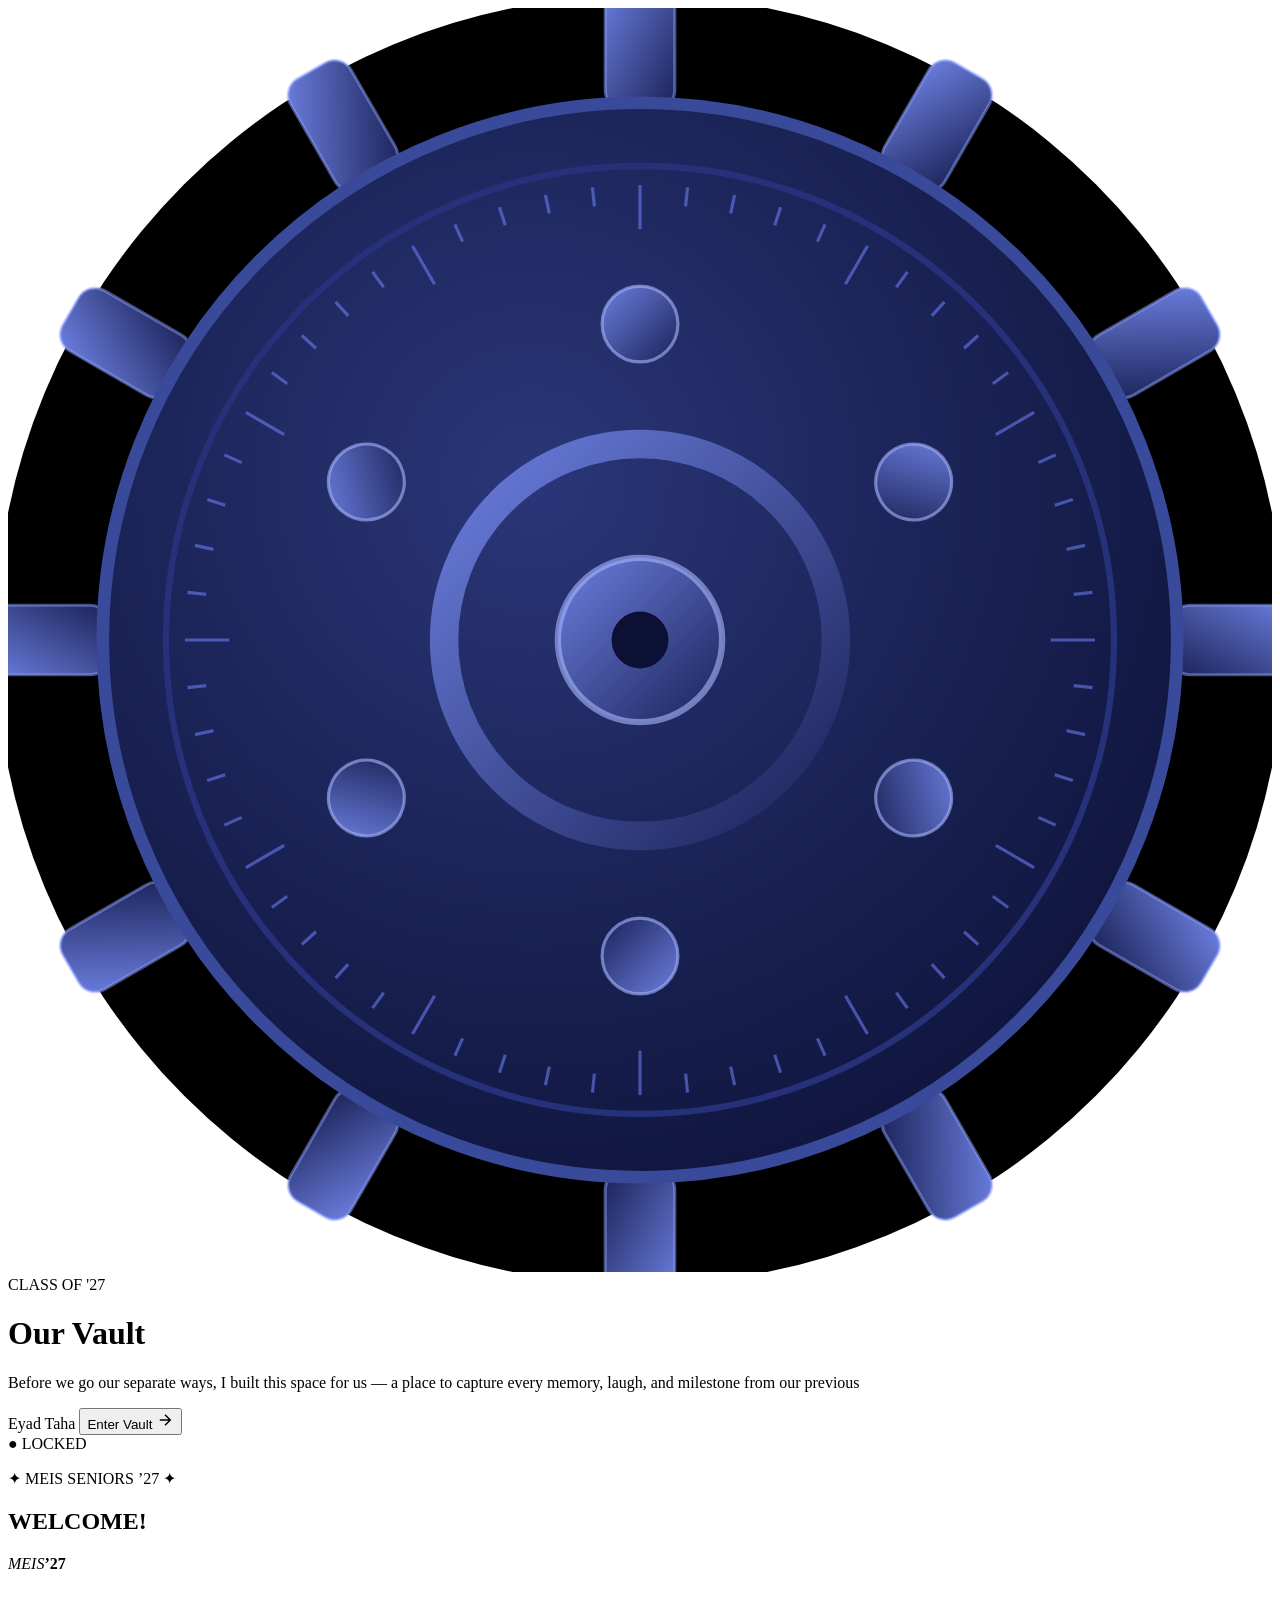
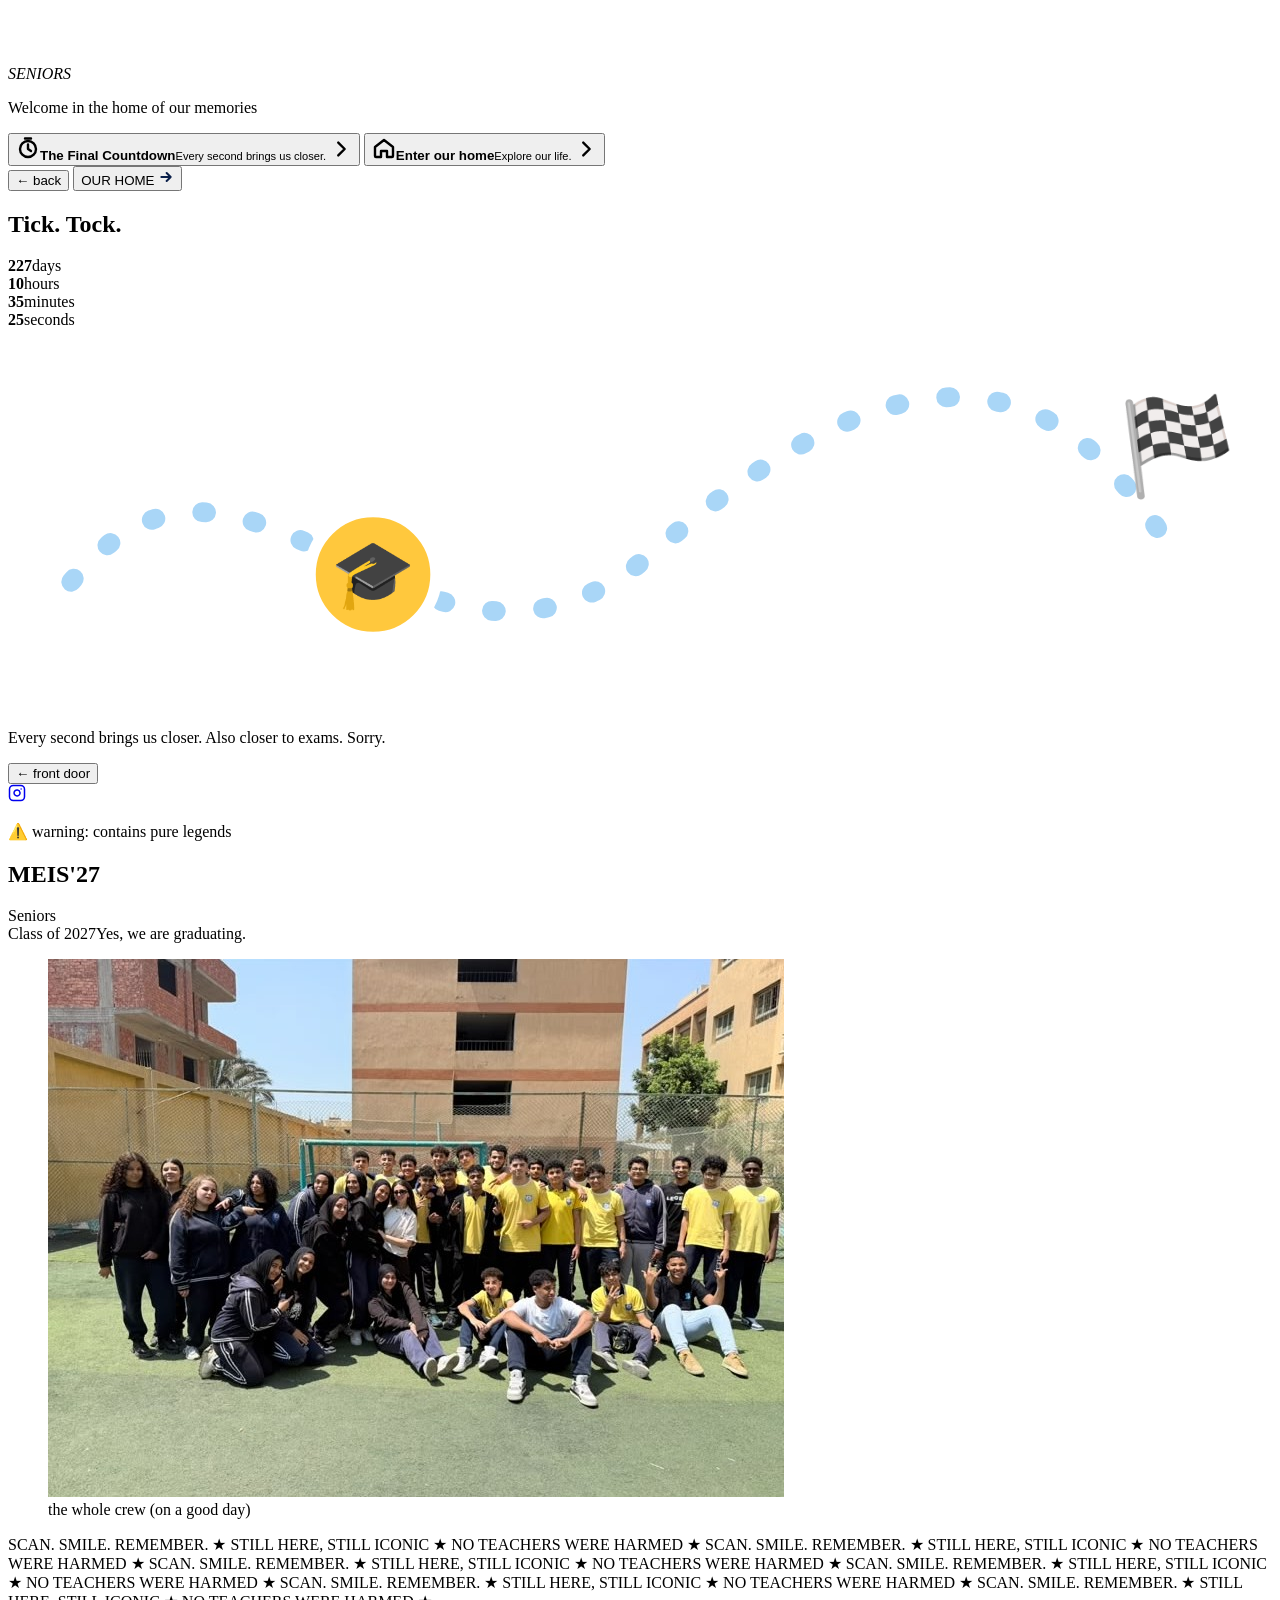
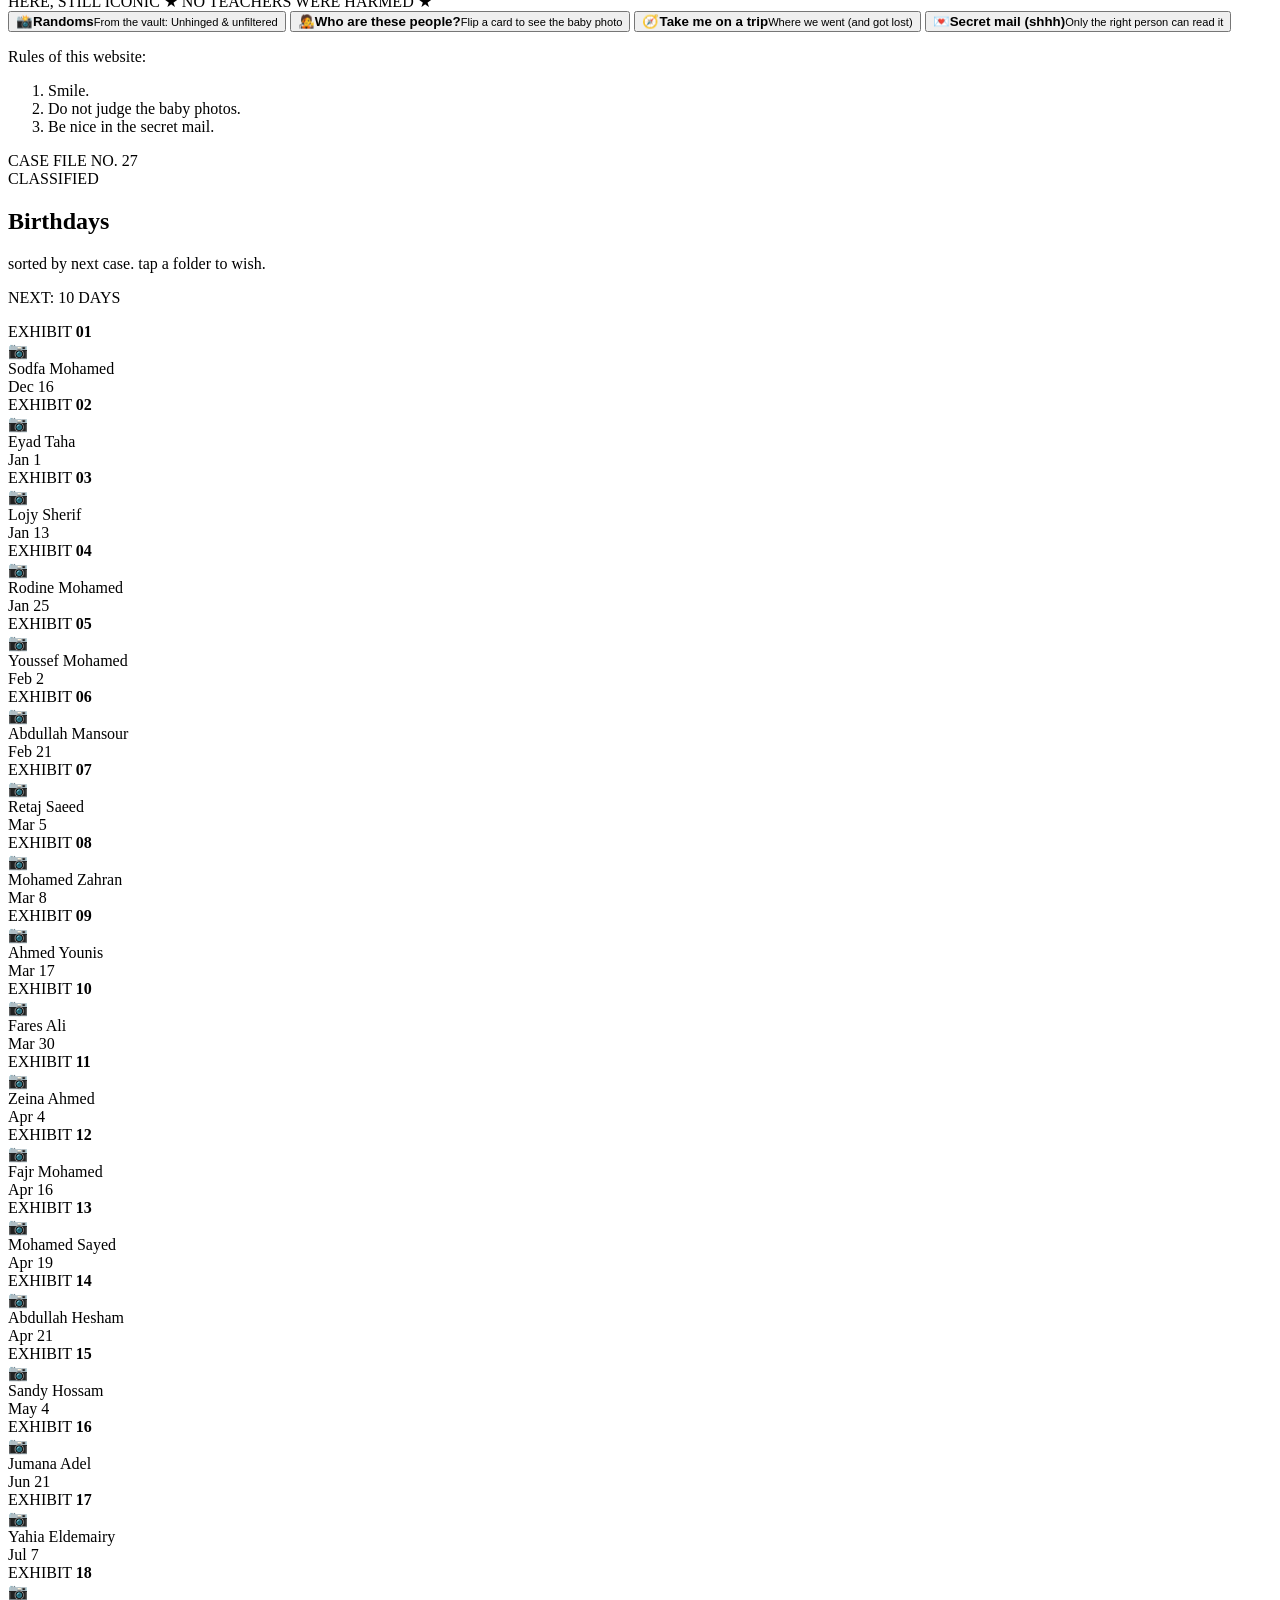
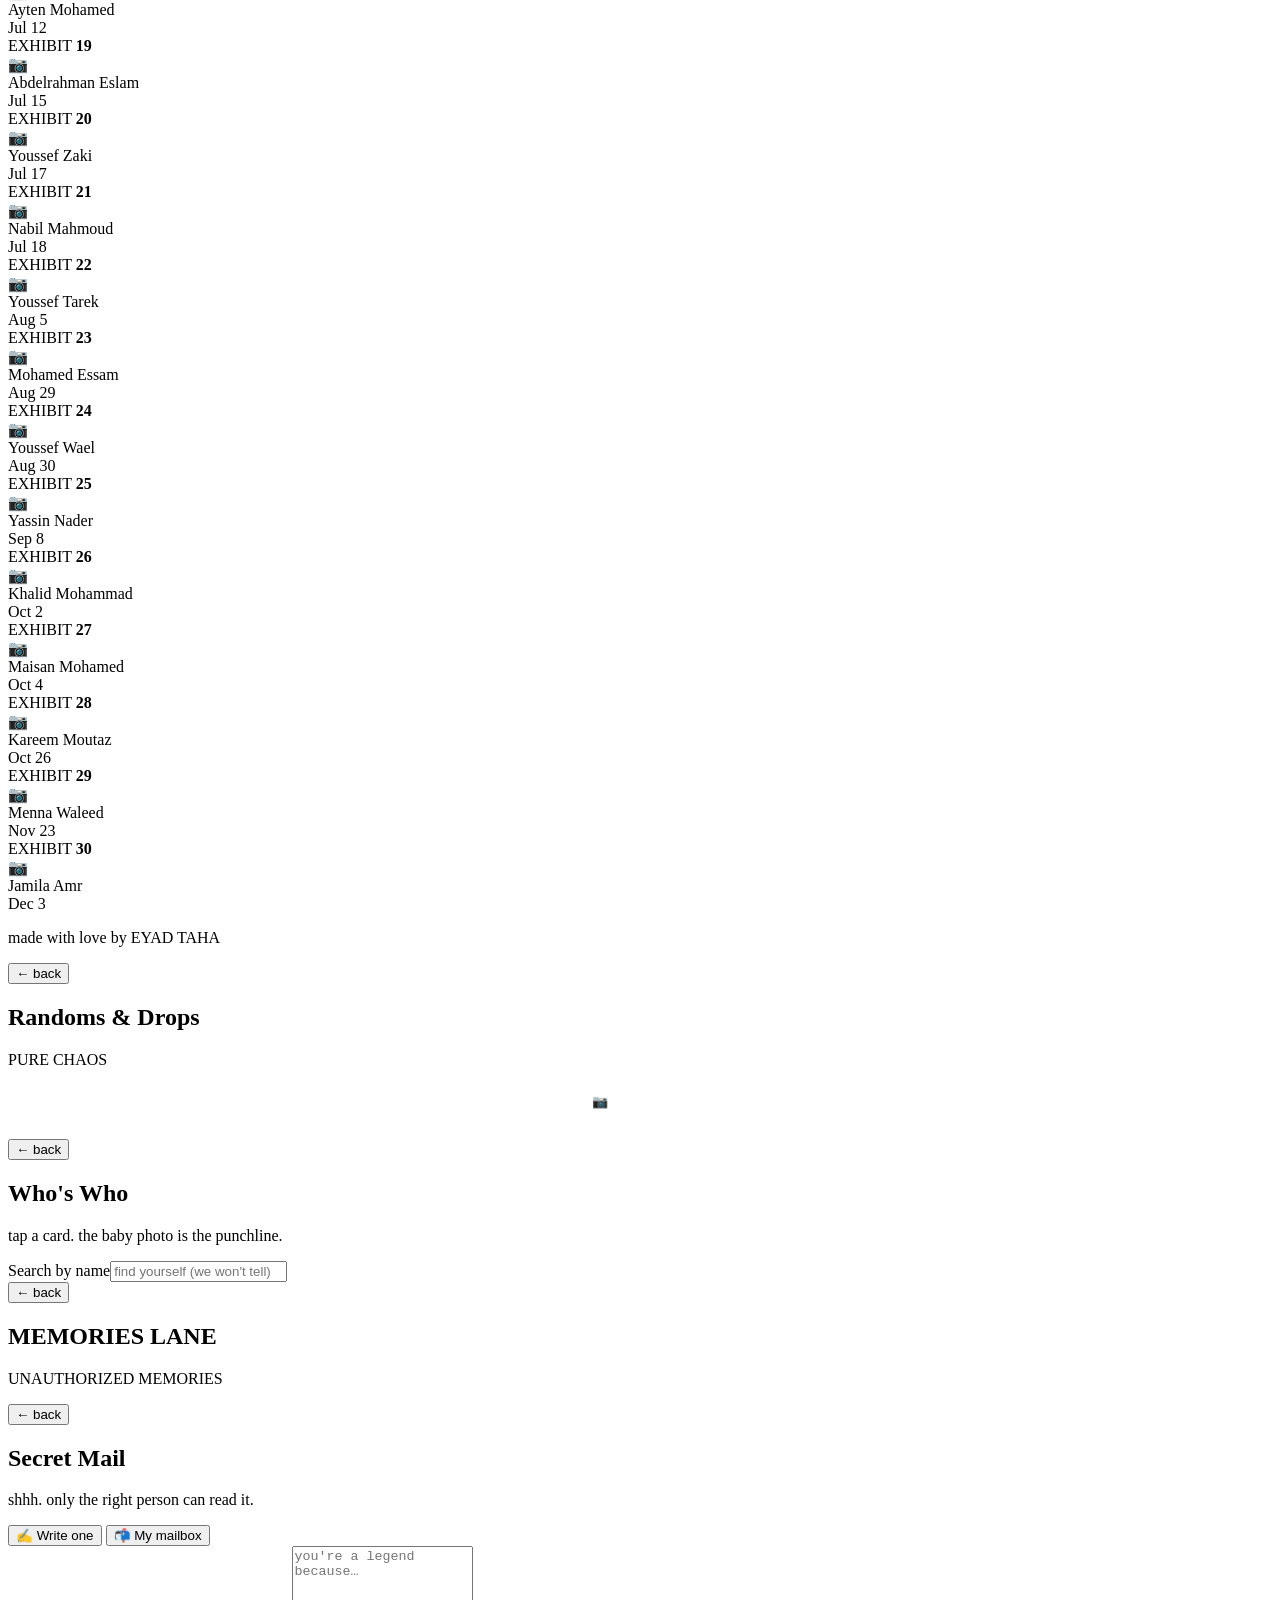
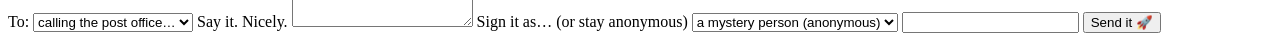
==== commit cf267585: "Rename index (33).html to index.html" ====
--- a/index.html
+++ b/index.html
@@ -1 +1 @@
-<!doctype html><html lang="en"><head><meta charset="utf-8"><meta name="viewport" content="width=device-width,initial-scale=1,viewport-fit=cover"><meta name="theme-color" content="#070b1f"><meta name="robots" content="noindex"><title>MEIS Seniors '27</title><meta name="description" content="Warning: contains pure legends. MEIS Seniors, Class of 2027."><meta property="og:title" content="MEIS Seniors '27"><meta property="og:description" content="Hey, you. You found us."><meta property="og:type" content="website"><meta name="twitter:card" content="summary"><link rel="icon" href="data:image/svg+xml,%3Csvg xmlns='http://www.w3.org/2000/svg' viewBox='0 0 64 64'%3E%3Crect x='6' y='6' width='52' height='52' rx='14' fill='%23FFC83D' stroke='white' stroke-width='4'/%3E%3Ctext x='32' y='44' font-size='32' text-anchor='middle'%3E%F0%9F%8E%93%3C/text%3E%3C/svg%3E"><link rel="preconnect" href="https://fonts.googleapis.com"><link rel="preconnect" href="https://fonts.gstatic.com" crossorigin><link href="https://fonts.googleapis.com/css2?family=Caveat:wght@600;700&family=Fraunces:opsz,wght@9..144,900&family=Manrope:wght@500;700;800&family=Special+Elite&family=Permanent+Marker&family=Bebas+Neue&family=Cormorant+Garamond:wght@500;600;700&family=Archivo:wght@400;500;600;700;800&family=Plus+Jakarta+Sans:wght@400;500;600;700;800&display=swap" rel="stylesheet"><link rel="manifest" href="manifest.json"><link rel="apple-touch-icon" href="apple-touch-icon.png"><meta name="apple-mobile-web-app-capable" content="yes"><meta name="mobile-web-app-capable" content="yes"><meta name="apple-mobile-web-app-title" content="MEIS '27"><script src="https://cdn.onesignal.com/sdks/web/v16/OneSignalSDK.page.js" defer="defer"></script><link rel="stylesheet" href="style.css"></head><body><noscript><p style="padding:30px;font:700 20px sans-serif">This site needs JavaScript. Turn it on and come back, legend.</p></noscript><div id="welcomeOverlay" class="stage-overlay vault-overlay"><div class="vault-light"></div><div class="vault-door"><i class="v-hinge" style="top:18%"></i><i class="v-hinge" style="bottom:18%"></i> <svg id="vaultSvg" viewBox="0 0 400 400" aria-hidden="true"></svg><div class="v-shade"></div></div><div id="theaterCard" class="theater-card"><div class="card-tag">CLASS OF '27</div><h1 class="welcome-title">Our Vault</h1><p id="typewriterText" class="welcome-sub"></p><div class="theater-footer"><span class="signature-name">Eyad Taha</span> <button id="closeWelcomeBtn" class="theater-btn"><span>Enter Vault</span> <svg width="18" height="18" viewBox="0 0 24 24" fill="none" stroke="currentColor" stroke-width="2"><path d="M5 12h14M12 5l7 7-7 7"/></svg></button></div></div><div class="vault-status" id="vaultStatus">● LOCKED</div></div><div id="heroOverlay" class="stage-overlay hero-overlay" hidden role="dialog" aria-modal="true" aria-label="Welcome to our vault"><div class="hero-inner"><p class="hero-badge"><span aria-hidden="true">✦</span> MEIS SENIORS ’27 <span aria-hidden="true">✦</span></p><h2 class="hero-welcome" aria-label="WELCOME"><span class="hl" style="--d:.30s">W</span><span class="hl" style="--d:.38s">E</span><span class="hl" style="--d:.46s">L</span><span class="hl" style="--d:.54s">C</span><span class="hl" style="--d:.62s">O</span><span class="hl" style="--d:.70s">M</span><span class="hl" style="--d:.78s">E</span><span class="hl hl-bang" style="--d:.92s">!</span></h2><p class="hero-sub">to the legends’ vault</p><p class="hero-quote">a place for every memory, laugh and milestone — enjoy the ride.</p><nav class="hero-slabs" aria-label="Start exploring"><button class="slab primary tilt" data-go="countdown" type="button"><i class="disc" aria-hidden="true"><svg viewBox="0 0 24 24" width="24" height="24" fill="none" stroke="currentColor" stroke-width="2.4" stroke-linecap="round" stroke-linejoin="round"><circle cx="12" cy="13" r="8"/><path d="M12 8.5V13l3 2M9 2.5h6"/></svg></i><span><b>The Final Countdown</b><small>Every second brings us closer.</small></span><svg class="chev" viewBox="0 0 24 24" width="22" height="22" fill="none" stroke="currentColor" stroke-width="2.6" stroke-linecap="round" stroke-linejoin="round" aria-hidden="true"><path d="M9 5l7 7-7 7"/></svg></button><button class="slab tilt" data-go="home" type="button"><i class="disc" aria-hidden="true"><svg viewBox="0 0 24 24" width="24" height="24" fill="none" stroke="currentColor" stroke-width="2.4" stroke-linecap="round" stroke-linejoin="round"><path d="M3 11l9-7 9 7v9a1 1 0 0 1-1 1h-5v-6H9v6H4a1 1 0 0 1-1-1z"/></svg></i><span><b>Enter our home</b><small>Explore our life.</small></span><svg class="chev" viewBox="0 0 24 24" width="22" height="22" fill="none" stroke="currentColor" stroke-width="2.6" stroke-linecap="round" stroke-linejoin="round" aria-hidden="true"><path d="M9 5l7 7-7 7"/></svg></button></nav><p class="hero-hint">press ESC to skip</p></div></div><section class="screen on" id="splash" aria-label="Welcome"><div class="splash calm"><div class="stage" aria-hidden="false"><div class="world"><div class="idle"><div class="rg r1" aria-hidden="true"><i class="sat" style="--c:#FFC83D;left:50%;top:0"></i><i class="sat" style="--c:#A9D6F7;left:50%;top:100%"></i></div><div class="rg r2" aria-hidden="true"><i class="sat" style="--c:#FF8FB8;left:0;top:50%"></i><i class="sat s2" style="--c:#fff;left:100%;top:50%"></i></div><div class="cube c-a" aria-hidden="true"><i></i><i></i><i></i><i></i><i></i><i></i></div><div class="cube c-b" aria-hidden="true"><i></i><i></i><i></i><i></i><i></i><i></i></div><h1 class="hey mark x3d" id="logo3d">MEIS'27</h1></div></div></div><p class="seniorsline" id="l2">SENIORS</p><p class="classline" id="l3">CLASS OF 2027 • SENIOR YEAR</p><p class="welcome" id="l5"><span id="l5t"></span></p><nav class="slabs" aria-label="Start"><button class="slab primary tilt" data-go="countdown" type="button"><i class="disc" aria-hidden="true"><svg viewBox="0 0 24 24" width="24" height="24" fill="none" stroke="currentColor" stroke-width="2.4" stroke-linecap="round" stroke-linejoin="round"><circle cx="12" cy="13" r="8"/><path d="M12 8.5V13l3 2M9 2.5h6"/></svg></i><span><b id="ctitle">The Final Countdown</b><small id="csub">Every second brings us closer.</small></span> <svg class="chev" viewBox="0 0 24 24" width="22" height="22" fill="none" stroke="currentColor" stroke-width="2.6" stroke-linecap="round" stroke-linejoin="round" aria-hidden="true"><path d="M9 5l7 7-7 7"/></svg></button> <button class="slab tilt" data-go="home" type="button"><i class="disc" aria-hidden="true"><svg viewBox="0 0 24 24" width="24" height="24" fill="none" stroke="currentColor" stroke-width="2.4" stroke-linecap="round" stroke-linejoin="round"><path d="M3 11l9-7 9 7v9a1 1 0 0 1-1 1h-5v-6H9v6H4a1 1 0 0 1-1-1z"/></svg></i><span><b id="etitle">Enter our home</b><small id="esub">Explore our life.</small></span> <svg class="chev" viewBox="0 0 24 24" width="22" height="22" fill="none" stroke="currentColor" stroke-width="2.6" stroke-linecap="round" stroke-linejoin="round" aria-hidden="true"><path d="M9 5l7 7-7 7"/></svg></button></nav></div></section><section class="screen" id="countdown" aria-label="Countdown"><div class="page narrow"><header class="pagehead"><button class="back" data-back type="button">← back</button> <button class="tag small" data-go="home" type="button"><i class="hole" aria-hidden="true"></i><span>OUR HOME</span> <svg viewBox="0 0 24 24" width="16" height="16" fill="none" stroke="#0A1F4A" stroke-width="3" stroke-linecap="round" stroke-linejoin="round" aria-hidden="true"><path d="M5 12h14M13 6l6 6-6 6"/></svg></button></header><h2 class="title x3d">Tick. Tock.</h2><div class="tabs cdtabs" id="cdtabs" role="group" aria-label="Pick a countdown"></div><div class="cards" role="timer"><div class="cdc c1"><b id="cd-d">0</b><span>days</span></div><div class="cdc c2"><b id="cd-h">00</b><span>hours</span></div><div class="cdc c3"><b id="cd-m">00</b><span>minutes</span></div><div class="cdc c4"><b id="cd-s">00</b><span>seconds</span></div></div><div class="road" aria-label="The road so far"><svg viewBox="0 0 320 96" role="img" aria-label="A winding dotted road with a graduation cap riding toward the finish flag"><path id="roadp" d="M16 64 C 62 8, 104 108, 164 56 S 262 6, 292 52" fill="none" stroke="#A9D6F7" stroke-width="5" stroke-linecap="round" stroke-dasharray="1 12"/><text x="296" y="38" font-size="24" text-anchor="middle">🏁</text><g id="rider"><circle r="16" fill="#FFC83D" stroke="#fff" stroke-width="3"/><text font-size="17" text-anchor="middle" dominant-baseline="central">🎓</text></g></svg></div><div class="note"><i class="tape" aria-hidden="true"></i><p id="cdjoke"></p></div><p class="hand fin" id="cdfin" hidden>WE DID IT. Go hug somebody.</p></div></section><section class="screen" id="home" aria-label="The whole website"><div class="page"><header class="pagehead"><button class="back" data-go="splash" type="button">← front door</button><div class="social-nav"><a href="https://www.instagram.com/meisseniors_27?srtk=MXF5c2dsejFqdXVwdQ==" target="_blank" rel="noopener noreferrer" class="social-btn instagram" title="Instagram"><svg xmlns="http://www.w3.org/2000/svg" width="18" height="18" viewBox="0 0 24 24" fill="none" stroke="currentColor" stroke-width="2" stroke-linecap="round" stroke-linejoin="round"><rect x="2" y="2" width="20" height="20" rx="5" ry="5"></rect><path d="M16 11.37A4 4 0 1 1 12.63 8 4 4 0 0 1 16 11.37z"></path><line x1="17.5" y1="6.5" x2="17.51" y2="6.5"></line></svg></a></div></header><div class="homegrid"><div class="hero"><p class="warn"><span aria-hidden="true">⚠️</span> <span id="warntxt">warning: contains pure legends</span></p><h1 class="meis x3d" id="meis">MEIS'27</h1><div class="row2"><span class="seniors">Seniors</span><div class="pillrow"><span class="pill">Class of 2027</span><span class="bubble" id="bubble">Yes, we really are graduating.</span></div></div></div><div class="polcol"><div class="polwrap"><figure class="polaroid" id="grouppol"><i class="tape" aria-hidden="true"></i><div class="ph"></div><figcaption id="groupcap"></figcaption></figure></div></div></div><div class="band" aria-hidden="true"><div class="track" id="band"></div></div><div class="menugrid"><nav class="menu" aria-label="Pages"><button class="bigbtn b1" data-go="randoms" type="button"><span class="em" aria-hidden="true">📸</span><b>Randoms</b><small>From the vault: Unhinged & unfiltered</small></button> <button class="bigbtn b2" data-go="people" type="button"><span class="em" aria-hidden="true">🧑‍🎤</span><b>Who are these people?</b><small>Flip a card to see the baby photo</small></button> <button class="bigbtn b3" data-go="trips" type="button"><span class="em" aria-hidden="true">🧭</span><b>Take me on a trip</b><small>Where we went (and got lost)</small></button> <button class="bigbtn b4" data-go="mail" type="button"><span class="em" aria-hidden="true">💌</span><b>Secret mail (shhh)</b><small>Only the right person can read it</small></button></nav><aside class="side"><div class="note rules"><i class="tape" aria-hidden="true"></i><p class="nt">Rules of this website:</p><ol id="rules"></ol></div></aside></div><div class="foot"><p class="tiny">made with love by EYAD TAHA</p></div></div></section><section class="screen" id="randoms" aria-label="Randoms"><div class="page"><header class="pagehead"><button class="back" data-back type="button">← back</button></header><h2 class="title x3d">Randoms & Drops</h2><p class="hand sub">PURE CHAOS</p><div style="text-align:center;margin:15px 0"><label for="quickImageUpload" style="display:inline-flex;align-items:center;gap:8px;cursor:pointer;padding:8px 16px;border-radius:6px;background:rgba(255,255,255,.08);border:1px solid rgba(255,255,255,.2);color:#fff;font-family:inherit;font-size:13px;transition:all .2s ease;backdrop-filter:blur(5px)"><span>📷</span> <span>Upload Photo</span></label> <input type="file" id="quickImageUpload" accept="image/*" multiple="multiple" style="display:none" onchange="uploadDirectImage(this)"><p id="uploadStatusMsg" style="margin-top:6px;font-size:12px;opacity:.8"></p></div><div id="randomsGrid" class="detective-grid" style="margin-top:20px"></div></div></section><section class="screen" id="people" aria-label="Who's Who"><div class="page"><header class="pagehead"><button class="back" data-back type="button">← back</button></header><h2 class="title x3d">Who's Who</h2><p class="hand sub">tap a card. the baby photo is the punchline.</p><label class="search"><span class="sr">Search by name</span><input id="psearch" type="search" placeholder="find yourself (we won't tell)" autocomplete="off"></label><div class="pgrid" id="pgrid"></div><p class="hand none" id="pnone" hidden>Nobody found. Suspicious. Check the spelling?</p></div></section><section class="screen" id="trips" aria-label="Trips"><div class="page narrow"><header class="pagehead"><button class="back" data-back type="button">← back</button></header><h2 class="title x3d">MEMORIES LANE</h2><p class="hand sub">UNAUTHORIZED MEMORIES</p><div class="route" id="tripl"></div></div></section><section class="screen" id="mail" aria-label="Secret mail"><div class="page narrow"><header class="pagehead"><button class="back" data-back type="button">← back</button></header><h2 class="title x3d">Secret Mail</h2><p class="hand sub">shhh. only the right person can read it.</p><div class="tabs"><button class="tabbtn" id="tabw" type="button" aria-pressed="true">✍️ Write one</button> <button class="tabbtn" id="tabr" type="button" aria-pressed="false">📬 My mailbox</button></div><div class="paper" id="panelw"><p class="hand closed" id="mailclosed" hidden>The post office is closed. (The admin hasn't plugged it in yet.)</p><form id="sendform" autocomplete="off"><label class="field"><span>To:</span> <select id="to" name="to" required><option value="">calling the post office…</option></select></label> <label class="field"><span>Say it. Nicely.</span> <textarea name="text" rows="5" maxlength="600" required placeholder="you're a legend because…"></textarea></label> <label class="field"><span>Sign it as… (or stay anonymous)</span> <select id="from" name="from"><option value="">a mystery person (anonymous)</option></select></label> <label class="field" id="fromCodeField" hidden><span>Enter YOUR secret code (to prove it's really you):</span> <input name="fromCode" type="password" inputmode="numeric" pattern="[0-9]*" maxlength="6" placeholder="• • • •"></label> <input class="hp" name="hp" tabindex="-1" aria-hidden="true" autocomplete="off"> <button class="go" type="submit" id="sendbtn">Send it 🚀</button><p class="msg" id="sendmsg" role="status"></p></form></div><div class="paper" id="panelr" hidden><form id="readform" autocomplete="off"><label class="field"><span>I am…</span> <select id="who" name="who" required><option value="">calling the post office…</option></select></label> <label class="field"><span>Secret code </span><input name="code" type="password" inputmode="numeric" pattern="[0-9]*" maxlength="6" required placeholder="• • • • •"></label> <button class="go" type="submit" id="readbtn">Open my mailbox 🔑</button><p class="msg" id="readmsg" role="status"></p><button class="linkbtn" id="gotocodepage" type="button">Change my code 🔐</button></form><form id="adminform" hidden autocomplete="off"><p class="hand boxhead">Manager door 🛡️</p><label class="field"><span>Manager code</span> <input name="acode" type="password" inputmode="numeric" maxlength="12" required placeholder="• • • • • •"></label> <button class="go" type="submit" id="adminbtn">Open manager view 🛡️</button><p class="msg" id="adminmsg" role="status"></p><button class="linkbtn" id="adminback" type="button">← back</button></form><form id="changecodeform" hidden autocomplete="off"><p class="hand boxhead">Change your secret code 🔐</p><label class="field"><span>I am…</span> <select id="ccname" name="name" required><option value="">Select your name…</option></select></label> <label class="field"><span>Old secret code</span> <input name="oldCode" type="password" inputmode="numeric" maxlength="6" required placeholder="• • • •"></label> <label class="field"><span>New secret code</span> <input name="newCode" type="password" inputmode="numeric" maxlength="6" required placeholder="• • • •"></label> <button class="go" type="submit" id="changecodebtn">Save new code 🚀</button><p class="msg" id="changecodemsg" role="status"></p><button class="linkbtn" id="changecodeback" type="button">← back</button></form><div id="box" hidden><p class="hand boxhead" id="boxhead">Your mailbox. Eyes only. 👀</p><div id="letters"></div><button class="go alt" id="lockbtn" type="button">Lock it again 🔒</button></div></div></div></section><div id="lb" hidden role="dialog" aria-modal="true" aria-label="Photos and videos viewer"><button class="lbx" id="lbclose" type="button" aria-label="Close photo">✕</button> <button class="lbn l" id="lbprev" type="button" aria-label="Previous photo">←</button><figure><img id="lbimg" alt=""><video id="lbvideo" controls playsinline preload="metadata" hidden></video><figcaption id="lbcap"></figcaption></figure><button class="lbn r" id="lbnext" type="button" aria-label="Next photo">→</button></div><div id="toast" role="status" aria-live="polite"></div><div id="fx" aria-hidden="true"></div><script src="content.js"></script><script src="app.js"></script><script src="birthdays.js"></script><script src="notify.js"></script></body></html>
+<!doctype html><html lang="en"><head><meta charset="utf-8"><meta name="viewport" content="width=device-width,initial-scale=1,viewport-fit=cover"><meta name="theme-color" content="#070b1f"><meta name="robots" content="noindex"><title>MEIS Seniors '27</title><meta name="description" content="Warning: contains pure legends. MEIS Seniors, Class of 2027."><meta property="og:title" content="MEIS Seniors '27"><meta property="og:description" content="Hey, you. You found us."><meta property="og:type" content="website"><meta name="twitter:card" content="summary"><link rel="icon" href="data:image/svg+xml,%3Csvg xmlns='http://www.w3.org/2000/svg' viewBox='0 0 64 64'%3E%3Crect x='6' y='6' width='52' height='52' rx='14' fill='%23FFC83D' stroke='white' stroke-width='4'/%3E%3Ctext x='32' y='44' font-size='32' text-anchor='middle'%3E%F0%9F%8E%93%3C/text%3E%3C/svg%3E"><link rel="preconnect" href="https://fonts.googleapis.com"><link rel="preconnect" href="https://fonts.gstatic.com" crossorigin><link href="https://fonts.googleapis.com/css2?family=Caveat:wght@600;700&family=Fraunces:opsz,wght@9..144,900&family=Manrope:wght@500;700;800&family=Special+Elite&family=Permanent+Marker&family=Bebas+Neue&family=Cormorant+Garamond:wght@500;600;700&family=Archivo:wght@400;500;600;700;800&family=Plus+Jakarta+Sans:wght@400;500;600;700;800&display=swap" rel="stylesheet"><link rel="manifest" href="manifest.json"><link rel="apple-touch-icon" href="apple-touch-icon.png"><meta name="apple-mobile-web-app-capable" content="yes"><meta name="mobile-web-app-capable" content="yes"><meta name="apple-mobile-web-app-title" content="MEIS '27"><script src="https://cdn.onesignal.com/sdks/web/v16/OneSignalSDK.page.js" defer="defer"></script><link rel="stylesheet" href="style.css"></head><body><noscript><p style="padding:30px;font:700 20px sans-serif">This site needs JavaScript. Turn it on and come back, legend.</p></noscript><div id="welcomeOverlay" class="stage-overlay vault-overlay"><div class="vault-light"></div><div class="vault-door"><i class="v-hinge" style="top:18%"></i><i class="v-hinge" style="bottom:18%"></i> <svg id="vaultSvg" viewBox="0 0 400 400" aria-hidden="true"></svg><div class="v-shade"></div></div><div id="theaterCard" class="theater-card"><div class="card-tag">CLASS OF '27</div><h1 class="welcome-title">Our Vault</h1><p id="typewriterText" class="welcome-sub"></p><div class="theater-footer"><span class="signature-name">Eyad Taha</span> <button id="closeWelcomeBtn" class="theater-btn"><span>Enter Vault</span> <svg width="18" height="18" viewBox="0 0 24 24" fill="none" stroke="currentColor" stroke-width="2"><path d="M5 12h14M12 5l7 7-7 7"/></svg></button></div></div><div class="vault-status" id="vaultStatus">● LOCKED</div></div><section class="screen on" id="splash" aria-label="Welcome"><div class="splash hero-splash" id="heroSplash"><div class="hero-bg" id="heroBg" aria-hidden="true"></div><div class="hero-inner"><p class="hero-badge"><span aria-hidden="true">✦</span> MEIS SENIORS ’27 <span aria-hidden="true">✦</span></p><h1 class="hero-welcome" aria-label="WELCOME"><span class="hl" style="--d:.25s">W</span><span class="hl" style="--d:.33s">E</span><span class="hl" style="--d:.41s">L</span><span class="hl" style="--d:.49s">C</span><span class="hl" style="--d:.57s">O</span><span class="hl" style="--d:.65s">M</span><span class="hl" style="--d:.73s">E</span><span class="hl hl-bang" style="--d:.88s">!</span></h1><p class="hero-names"><span class="hn-meis" aria-label="MEIS ’27"><i class="hnl" style="--d:.95s">M</i><i class="hnl" style="--d:1.03s">E</i><i class="hnl" style="--d:1.11s">I</i><i class="hnl" style="--d:1.19s">S</i><b class="hnl hn-yr" style="--d:1.32s">’27</b></span><span class="hn-sen"><svg class="hn-line" viewBox="0 0 230 16" preserveAspectRatio="none" aria-hidden="true"><path d="M4 11 C 45 3, 90 13, 135 7 S 200 5, 226 9" fill="none" stroke-width="3.5" stroke-linecap="round"/></svg><i>SENIORS</i></span></p><p class="hero-quote" id="heroQuote">Welcome in the home of our memories</p><nav class="slabs" aria-label="Start"><button class="slab primary tilt" data-go="countdown" type="button"><i class="disc" aria-hidden="true"><svg viewBox="0 0 24 24" width="24" height="24" fill="none" stroke="currentColor" stroke-width="2.4" stroke-linecap="round" stroke-linejoin="round"><circle cx="12" cy="13" r="8"/><path d="M12 8.5V13l3 2M9 2.5h6"/></svg></i><span><b id="ctitle">The Final Countdown</b><small id="csub">Every second brings us closer.</small></span> <svg class="chev" viewBox="0 0 24 24" width="22" height="22" fill="none" stroke="currentColor" stroke-width="2.6" stroke-linecap="round" stroke-linejoin="round" aria-hidden="true"><path d="M9 5l7 7-7 7"/></svg></button> <button class="slab tilt" data-go="home" type="button"><i class="disc" aria-hidden="true"><svg viewBox="0 0 24 24" width="24" height="24" fill="none" stroke="currentColor" stroke-width="2.4" stroke-linecap="round" stroke-linejoin="round"><path d="M3 11l9-7 9 7v9a1 1 0 0 1-1 1h-5v-6H9v6H4a1 1 0 0 1-1-1z"/></svg></i><span><b id="etitle">Enter our home</b><small id="esub">Explore our life.</small></span> <svg class="chev" viewBox="0 0 24 24" width="22" height="22" fill="none" stroke="currentColor" stroke-width="2.6" stroke-linecap="round" stroke-linejoin="round" aria-hidden="true"><path d="M9 5l7 7-7 7"/></svg></button></nav></div></div></section><section class="screen" id="countdown" aria-label="Countdown"><div class="page narrow"><header class="pagehead"><button class="back" data-back type="button">← back</button> <button class="tag small" data-go="home" type="button"><i class="hole" aria-hidden="true"></i><span>OUR HOME</span> <svg viewBox="0 0 24 24" width="16" height="16" fill="none" stroke="#0A1F4A" stroke-width="3" stroke-linecap="round" stroke-linejoin="round" aria-hidden="true"><path d="M5 12h14M13 6l6 6-6 6"/></svg></button></header><h2 class="title x3d">Tick. Tock.</h2><div class="tabs cdtabs" id="cdtabs" role="group" aria-label="Pick a countdown"></div><div class="cards" role="timer"><div class="cdc c1"><b id="cd-d">0</b><span>days</span></div><div class="cdc c2"><b id="cd-h">00</b><span>hours</span></div><div class="cdc c3"><b id="cd-m">00</b><span>minutes</span></div><div class="cdc c4"><b id="cd-s">00</b><span>seconds</span></div></div><div class="road" aria-label="The road so far"><svg viewBox="0 0 320 96" role="img" aria-label="A winding dotted road with a graduation cap riding toward the finish flag"><path id="roadp" d="M16 64 C 62 8, 104 108, 164 56 S 262 6, 292 52" fill="none" stroke="#A9D6F7" stroke-width="5" stroke-linecap="round" stroke-dasharray="1 12"/><text x="296" y="38" font-size="24" text-anchor="middle">🏁</text><g id="rider"><circle r="16" fill="#FFC83D" stroke="#fff" stroke-width="3"/><text font-size="17" text-anchor="middle" dominant-baseline="central">🎓</text></g></svg></div><div class="note"><i class="tape" aria-hidden="true"></i><p id="cdjoke"></p></div><p class="hand fin" id="cdfin" hidden>WE DID IT. Go hug somebody.</p></div></section><section class="screen" id="home" aria-label="The whole website"><div class="page"><header class="pagehead"><button class="back" data-go="splash" type="button">← front door</button><div class="social-nav"><a href="https://www.instagram.com/meisseniors_27?srtk=MXF5c2dsejFqdXVwdQ==" target="_blank" rel="noopener noreferrer" class="social-btn instagram" title="Instagram"><svg xmlns="http://www.w3.org/2000/svg" width="18" height="18" viewBox="0 0 24 24" fill="none" stroke="currentColor" stroke-width="2" stroke-linecap="round" stroke-linejoin="round"><rect x="2" y="2" width="20" height="20" rx="5" ry="5"></rect><path d="M16 11.37A4 4 0 1 1 12.63 8 4 4 0 0 1 16 11.37z"></path><line x1="17.5" y1="6.5" x2="17.51" y2="6.5"></line></svg></a></div></header><div class="homegrid"><div class="hero"><p class="warn"><span aria-hidden="true">⚠️</span> <span id="warntxt">warning: contains pure legends</span></p><h1 class="meis x3d" id="meis">MEIS'27</h1><div class="row2"><span class="seniors">Seniors</span><div class="pillrow"><span class="pill">Class of 2027</span><span class="bubble" id="bubble">Yes, we really are graduating.</span></div></div></div><div class="polcol"><div class="polwrap"><figure class="polaroid" id="grouppol"><i class="tape" aria-hidden="true"></i><div class="ph"></div><figcaption id="groupcap"></figcaption></figure></div></div></div><div class="band" aria-hidden="true"><div class="track" id="band"></div></div><div class="menugrid"><nav class="menu" aria-label="Pages"><button class="bigbtn b1" data-go="randoms" type="button"><span class="em" aria-hidden="true">📸</span><b>Randoms</b><small>From the vault: Unhinged & unfiltered</small></button> <button class="bigbtn b2" data-go="people" type="button"><span class="em" aria-hidden="true">🧑‍🎤</span><b>Who are these people?</b><small>Flip a card to see the baby photo</small></button> <button class="bigbtn b3" data-go="trips" type="button"><span class="em" aria-hidden="true">🧭</span><b>Take me on a trip</b><small>Where we went (and got lost)</small></button> <button class="bigbtn b4" data-go="mail" type="button"><span class="em" aria-hidden="true">💌</span><b>Secret mail (shhh)</b><small>Only the right person can read it</small></button></nav><aside class="side"><div class="note rules"><i class="tape" aria-hidden="true"></i><p class="nt">Rules of this website:</p><ol id="rules"></ol></div></aside></div><div class="foot"><p class="tiny">made with love by EYAD TAHA</p></div></div></section><section class="screen" id="randoms" aria-label="Randoms"><div class="page"><header class="pagehead"><button class="back" data-back type="button">← back</button></header><h2 class="title x3d">Randoms & Drops</h2><p class="hand sub">PURE CHAOS</p><div style="text-align:center;margin:15px 0"><label for="quickImageUpload" style="display:inline-flex;align-items:center;gap:8px;cursor:pointer;padding:8px 16px;border-radius:6px;background:rgba(255,255,255,.08);border:1px solid rgba(255,255,255,.2);color:#fff;font-family:inherit;font-size:13px;transition:all .2s ease;backdrop-filter:blur(5px)"><span>📷</span> <span>Upload Photo</span></label> <input type="file" id="quickImageUpload" accept="image/*" multiple="multiple" style="display:none" onchange="uploadDirectImage(this)"><p id="uploadStatusMsg" style="margin-top:6px;font-size:12px;opacity:.8"></p></div><div id="randomsGrid" class="detective-grid" style="margin-top:20px"></div></div></section><section class="screen" id="people" aria-label="Who's Who"><div class="page"><header class="pagehead"><button class="back" data-back type="button">← back</button></header><h2 class="title x3d">Who's Who</h2><p class="hand sub">tap a card. the baby photo is the punchline.</p><label class="search"><span class="sr">Search by name</span><input id="psearch" type="search" placeholder="find yourself (we won't tell)" autocomplete="off"></label><div class="pgrid" id="pgrid"></div><p class="hand none" id="pnone" hidden>Nobody found. Suspicious. Check the spelling?</p></div></section><section class="screen" id="trips" aria-label="Trips"><div class="page narrow"><header class="pagehead"><button class="back" data-back type="button">← back</button></header><h2 class="title x3d">MEMORIES LANE</h2><p class="hand sub">UNAUTHORIZED MEMORIES</p><div class="route" id="tripl"></div></div></section><section class="screen" id="mail" aria-label="Secret mail"><div class="page narrow"><header class="pagehead"><button class="back" data-back type="button">← back</button></header><h2 class="title x3d">Secret Mail</h2><p class="hand sub">shhh. only the right person can read it.</p><div class="tabs"><button class="tabbtn" id="tabw" type="button" aria-pressed="true">✍️ Write one</button> <button class="tabbtn" id="tabr" type="button" aria-pressed="false">📬 My mailbox</button></div><div class="paper" id="panelw"><p class="hand closed" id="mailclosed" hidden>The post office is closed. (The admin hasn't plugged it in yet.)</p><form id="sendform" autocomplete="off"><label class="field"><span>To:</span> <select id="to" name="to" required><option value="">calling the post office…</option></select></label> <label class="field"><span>Say it. Nicely.</span> <textarea name="text" rows="5" maxlength="600" required placeholder="you're a legend because…"></textarea></label> <label class="field"><span>Sign it as… (or stay anonymous)</span> <select id="from" name="from"><option value="">a mystery person (anonymous)</option></select></label> <label class="field" id="fromCodeField" hidden><span>Enter YOUR secret code (to prove it's really you):</span> <input name="fromCode" type="password" inputmode="numeric" pattern="[0-9]*" maxlength="6" placeholder="• • • •"></label> <input class="hp" name="hp" tabindex="-1" aria-hidden="true" autocomplete="off"> <button class="go" type="submit" id="sendbtn">Send it 🚀</button><p class="msg" id="sendmsg" role="status"></p></form></div><div class="paper" id="panelr" hidden><form id="readform" autocomplete="off"><label class="field"><span>I am…</span> <select id="who" name="who" required><option value="">calling the post office…</option></select></label> <label class="field"><span>Secret code </span><input name="code" type="password" inputmode="numeric" pattern="[0-9]*" maxlength="6" required placeholder="• • • • •"></label> <button class="go" type="submit" id="readbtn">Open my mailbox 🔑</button><p class="msg" id="readmsg" role="status"></p><button class="linkbtn" id="gotocodepage" type="button">Change my code 🔐</button></form><form id="adminform" hidden autocomplete="off"><p class="hand boxhead">Manager door 🛡️</p><label class="field"><span>Manager code</span> <input name="acode" type="password" inputmode="numeric" maxlength="12" required placeholder="• • • • • •"></label> <button class="go" type="submit" id="adminbtn">Open manager view 🛡️</button><p class="msg" id="adminmsg" role="status"></p><button class="linkbtn" id="adminback" type="button">← back</button></form><form id="changecodeform" hidden autocomplete="off"><p class="hand boxhead">Change your secret code 🔐</p><label class="field"><span>I am…</span> <select id="ccname" name="name" required><option value="">Select your name…</option></select></label> <label class="field"><span>Old secret code</span> <input name="oldCode" type="password" inputmode="numeric" maxlength="6" required placeholder="• • • •"></label> <label class="field"><span>New secret code</span> <input name="newCode" type="password" inputmode="numeric" maxlength="6" required placeholder="• • • •"></label> <button class="go" type="submit" id="changecodebtn">Save new code 🚀</button><p class="msg" id="changecodemsg" role="status"></p><button class="linkbtn" id="changecodeback" type="button">← back</button></form><div id="box" hidden><p class="hand boxhead" id="boxhead">Your mailbox. Eyes only. 👀</p><div id="letters"></div><button class="go alt" id="lockbtn" type="button">Lock it again 🔒</button></div></div></div></section><div id="lb" hidden role="dialog" aria-modal="true" aria-label="Photos and videos viewer"><button class="lbx" id="lbclose" type="button" aria-label="Close photo">✕</button> <button class="lbn l" id="lbprev" type="button" aria-label="Previous photo">←</button><figure><img id="lbimg" alt=""><video id="lbvideo" controls playsinline preload="metadata" hidden></video><figcaption id="lbcap"></figcaption></figure><button class="lbn r" id="lbnext" type="button" aria-label="Next photo">→</button></div><div id="toast" role="status" aria-live="polite"></div><div id="fx" aria-hidden="true"></div><script src="content.js"></script><script src="app.js"></script><script src="birthdays.js"></script><script src="notify.js"></script></body></html>
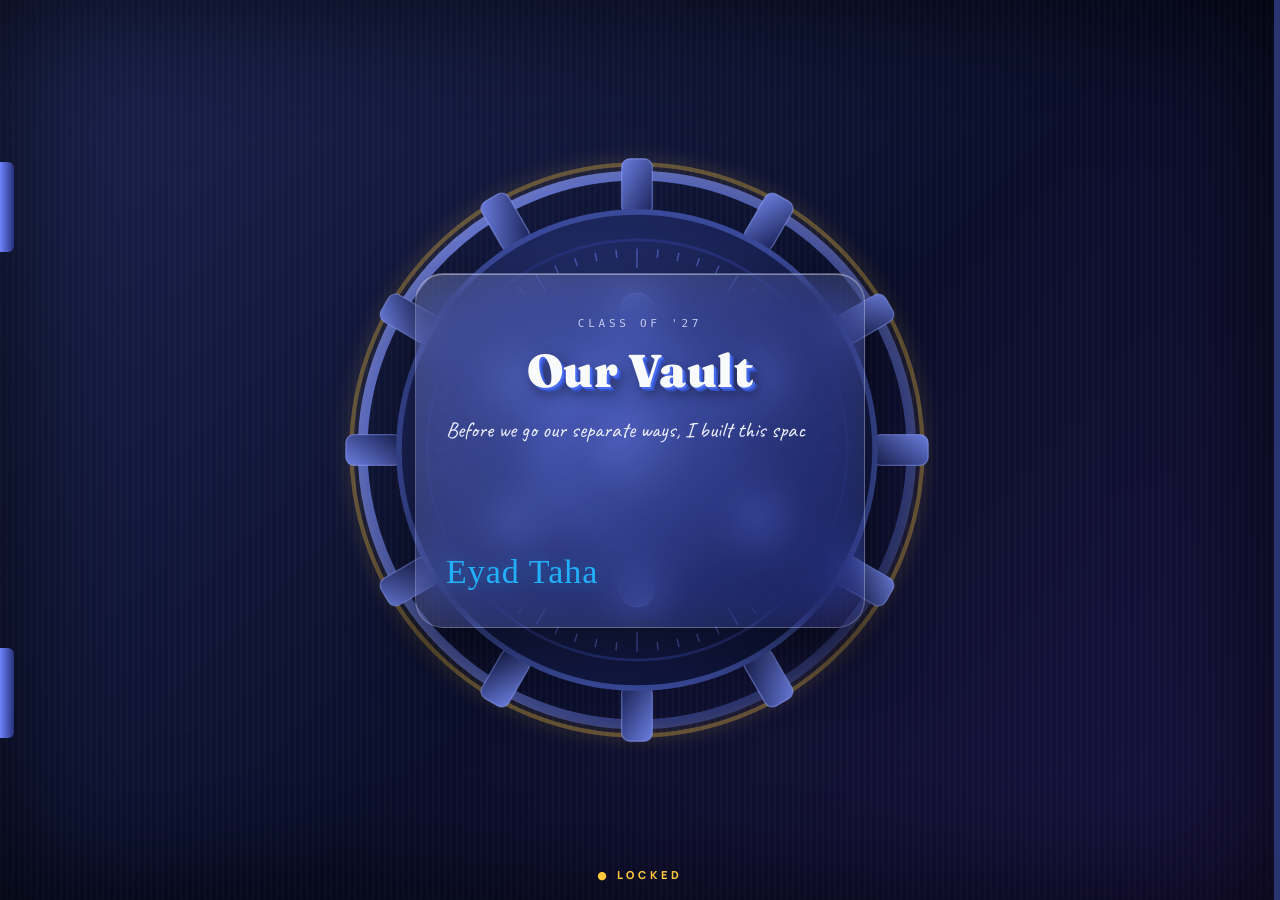
==== commit 98eb92e8: "Update index.html" ====
--- a/index.html
+++ b/index.html
@@ -1 +1 @@
-<!doctype html><html lang="en"><head><meta charset="utf-8"><meta name="viewport" content="width=device-width,initial-scale=1,viewport-fit=cover"><meta name="theme-color" content="#070b1f"><meta name="robots" content="noindex"><title>MEIS Seniors '27</title><meta name="description" content="Warning: contains pure legends. MEIS Seniors, Class of 2027."><meta property="og:title" content="MEIS Seniors '27"><meta property="og:description" content="Hey, you. You found us."><meta property="og:type" content="website"><meta name="twitter:card" content="summary"><link rel="icon" href="data:image/svg+xml,%3Csvg xmlns='http://www.w3.org/2000/svg' viewBox='0 0 64 64'%3E%3Crect x='6' y='6' width='52' height='52' rx='14' fill='%23FFC83D' stroke='white' stroke-width='4'/%3E%3Ctext x='32' y='44' font-size='32' text-anchor='middle'%3E%F0%9F%8E%93%3C/text%3E%3C/svg%3E"><link rel="preconnect" href="https://fonts.googleapis.com"><link rel="preconnect" href="https://fonts.gstatic.com" crossorigin><link href="https://fonts.googleapis.com/css2?family=Caveat:wght@600;700&family=Fraunces:opsz,wght@9..144,900&family=Manrope:wght@500;700;800&family=Special+Elite&family=Permanent+Marker&family=Bebas+Neue&family=Cormorant+Garamond:wght@500;600;700&family=Archivo:wght@400;500;600;700;800&family=Plus+Jakarta+Sans:wght@400;500;600;700;800&display=swap" rel="stylesheet"><link rel="manifest" href="manifest.json"><link rel="apple-touch-icon" href="apple-touch-icon.png"><meta name="apple-mobile-web-app-capable" content="yes"><meta name="mobile-web-app-capable" content="yes"><meta name="apple-mobile-web-app-title" content="MEIS '27"><script src="https://cdn.onesignal.com/sdks/web/v16/OneSignalSDK.page.js" defer="defer"></script><link rel="stylesheet" href="style.css"></head><body><noscript><p style="padding:30px;font:700 20px sans-serif">This site needs JavaScript. Turn it on and come back, legend.</p></noscript><div id="welcomeOverlay" class="stage-overlay vault-overlay"><div class="vault-light"></div><div class="vault-door"><i class="v-hinge" style="top:18%"></i><i class="v-hinge" style="bottom:18%"></i> <svg id="vaultSvg" viewBox="0 0 400 400" aria-hidden="true"></svg><div class="v-shade"></div></div><div id="theaterCard" class="theater-card"><div class="card-tag">CLASS OF '27</div><h1 class="welcome-title">Our Vault</h1><p id="typewriterText" class="welcome-sub"></p><div class="theater-footer"><span class="signature-name">Eyad Taha</span> <button id="closeWelcomeBtn" class="theater-btn"><span>Enter Vault</span> <svg width="18" height="18" viewBox="0 0 24 24" fill="none" stroke="currentColor" stroke-width="2"><path d="M5 12h14M12 5l7 7-7 7"/></svg></button></div></div><div class="vault-status" id="vaultStatus">● LOCKED</div></div><section class="screen on" id="splash" aria-label="Welcome"><div class="splash hero-splash" id="heroSplash"><div class="hero-bg" id="heroBg" aria-hidden="true"></div><div class="hero-inner"><p class="hero-badge"><span aria-hidden="true">✦</span> MEIS SENIORS ’27 <span aria-hidden="true">✦</span></p><h1 class="hero-welcome" aria-label="WELCOME"><span class="hl" style="--d:.25s">W</span><span class="hl" style="--d:.33s">E</span><span class="hl" style="--d:.41s">L</span><span class="hl" style="--d:.49s">C</span><span class="hl" style="--d:.57s">O</span><span class="hl" style="--d:.65s">M</span><span class="hl" style="--d:.73s">E</span><span class="hl hl-bang" style="--d:.88s">!</span></h1><p class="hero-names"><span class="hn-meis" aria-label="MEIS ’27"><i class="hnl" style="--d:.95s">M</i><i class="hnl" style="--d:1.03s">E</i><i class="hnl" style="--d:1.11s">I</i><i class="hnl" style="--d:1.19s">S</i><b class="hnl hn-yr" style="--d:1.32s">’27</b></span><span class="hn-sen"><svg class="hn-line" viewBox="0 0 230 16" preserveAspectRatio="none" aria-hidden="true"><path d="M4 11 C 45 3, 90 13, 135 7 S 200 5, 226 9" fill="none" stroke-width="3.5" stroke-linecap="round"/></svg><i>SENIORS</i></span></p><p class="hero-quote" id="heroQuote">Welcome in the home of our memories</p><nav class="slabs" aria-label="Start"><button class="slab primary tilt" data-go="countdown" type="button"><i class="disc" aria-hidden="true"><svg viewBox="0 0 24 24" width="24" height="24" fill="none" stroke="currentColor" stroke-width="2.4" stroke-linecap="round" stroke-linejoin="round"><circle cx="12" cy="13" r="8"/><path d="M12 8.5V13l3 2M9 2.5h6"/></svg></i><span><b id="ctitle">The Final Countdown</b><small id="csub">Every second brings us closer.</small></span> <svg class="chev" viewBox="0 0 24 24" width="22" height="22" fill="none" stroke="currentColor" stroke-width="2.6" stroke-linecap="round" stroke-linejoin="round" aria-hidden="true"><path d="M9 5l7 7-7 7"/></svg></button> <button class="slab tilt" data-go="home" type="button"><i class="disc" aria-hidden="true"><svg viewBox="0 0 24 24" width="24" height="24" fill="none" stroke="currentColor" stroke-width="2.4" stroke-linecap="round" stroke-linejoin="round"><path d="M3 11l9-7 9 7v9a1 1 0 0 1-1 1h-5v-6H9v6H4a1 1 0 0 1-1-1z"/></svg></i><span><b id="etitle">Enter our home</b><small id="esub">Explore our life.</small></span> <svg class="chev" viewBox="0 0 24 24" width="22" height="22" fill="none" stroke="currentColor" stroke-width="2.6" stroke-linecap="round" stroke-linejoin="round" aria-hidden="true"><path d="M9 5l7 7-7 7"/></svg></button></nav></div></div></section><section class="screen" id="countdown" aria-label="Countdown"><div class="page narrow"><header class="pagehead"><button class="back" data-back type="button">← back</button> <button class="tag small" data-go="home" type="button"><i class="hole" aria-hidden="true"></i><span>OUR HOME</span> <svg viewBox="0 0 24 24" width="16" height="16" fill="none" stroke="#0A1F4A" stroke-width="3" stroke-linecap="round" stroke-linejoin="round" aria-hidden="true"><path d="M5 12h14M13 6l6 6-6 6"/></svg></button></header><h2 class="title x3d">Tick. Tock.</h2><div class="tabs cdtabs" id="cdtabs" role="group" aria-label="Pick a countdown"></div><div class="cards" role="timer"><div class="cdc c1"><b id="cd-d">0</b><span>days</span></div><div class="cdc c2"><b id="cd-h">00</b><span>hours</span></div><div class="cdc c3"><b id="cd-m">00</b><span>minutes</span></div><div class="cdc c4"><b id="cd-s">00</b><span>seconds</span></div></div><div class="road" aria-label="The road so far"><svg viewBox="0 0 320 96" role="img" aria-label="A winding dotted road with a graduation cap riding toward the finish flag"><path id="roadp" d="M16 64 C 62 8, 104 108, 164 56 S 262 6, 292 52" fill="none" stroke="#A9D6F7" stroke-width="5" stroke-linecap="round" stroke-dasharray="1 12"/><text x="296" y="38" font-size="24" text-anchor="middle">🏁</text><g id="rider"><circle r="16" fill="#FFC83D" stroke="#fff" stroke-width="3"/><text font-size="17" text-anchor="middle" dominant-baseline="central">🎓</text></g></svg></div><div class="note"><i class="tape" aria-hidden="true"></i><p id="cdjoke"></p></div><p class="hand fin" id="cdfin" hidden>WE DID IT. Go hug somebody.</p></div></section><section class="screen" id="home" aria-label="The whole website"><div class="page"><header class="pagehead"><button class="back" data-go="splash" type="button">← front door</button><div class="social-nav"><a href="https://www.instagram.com/meisseniors_27?srtk=MXF5c2dsejFqdXVwdQ==" target="_blank" rel="noopener noreferrer" class="social-btn instagram" title="Instagram"><svg xmlns="http://www.w3.org/2000/svg" width="18" height="18" viewBox="0 0 24 24" fill="none" stroke="currentColor" stroke-width="2" stroke-linecap="round" stroke-linejoin="round"><rect x="2" y="2" width="20" height="20" rx="5" ry="5"></rect><path d="M16 11.37A4 4 0 1 1 12.63 8 4 4 0 0 1 16 11.37z"></path><line x1="17.5" y1="6.5" x2="17.51" y2="6.5"></line></svg></a></div></header><div class="homegrid"><div class="hero"><p class="warn"><span aria-hidden="true">⚠️</span> <span id="warntxt">warning: contains pure legends</span></p><h1 class="meis x3d" id="meis">MEIS'27</h1><div class="row2"><span class="seniors">Seniors</span><div class="pillrow"><span class="pill">Class of 2027</span><span class="bubble" id="bubble">Yes, we really are graduating.</span></div></div></div><div class="polcol"><div class="polwrap"><figure class="polaroid" id="grouppol"><i class="tape" aria-hidden="true"></i><div class="ph"></div><figcaption id="groupcap"></figcaption></figure></div></div></div><div class="band" aria-hidden="true"><div class="track" id="band"></div></div><div class="menugrid"><nav class="menu" aria-label="Pages"><button class="bigbtn b1" data-go="randoms" type="button"><span class="em" aria-hidden="true">📸</span><b>Randoms</b><small>From the vault: Unhinged & unfiltered</small></button> <button class="bigbtn b2" data-go="people" type="button"><span class="em" aria-hidden="true">🧑‍🎤</span><b>Who are these people?</b><small>Flip a card to see the baby photo</small></button> <button class="bigbtn b3" data-go="trips" type="button"><span class="em" aria-hidden="true">🧭</span><b>Take me on a trip</b><small>Where we went (and got lost)</small></button> <button class="bigbtn b4" data-go="mail" type="button"><span class="em" aria-hidden="true">💌</span><b>Secret mail (shhh)</b><small>Only the right person can read it</small></button></nav><aside class="side"><div class="note rules"><i class="tape" aria-hidden="true"></i><p class="nt">Rules of this website:</p><ol id="rules"></ol></div></aside></div><div class="foot"><p class="tiny">made with love by EYAD TAHA</p></div></div></section><section class="screen" id="randoms" aria-label="Randoms"><div class="page"><header class="pagehead"><button class="back" data-back type="button">← back</button></header><h2 class="title x3d">Randoms & Drops</h2><p class="hand sub">PURE CHAOS</p><div style="text-align:center;margin:15px 0"><label for="quickImageUpload" style="display:inline-flex;align-items:center;gap:8px;cursor:pointer;padding:8px 16px;border-radius:6px;background:rgba(255,255,255,.08);border:1px solid rgba(255,255,255,.2);color:#fff;font-family:inherit;font-size:13px;transition:all .2s ease;backdrop-filter:blur(5px)"><span>📷</span> <span>Upload Photo</span></label> <input type="file" id="quickImageUpload" accept="image/*" multiple="multiple" style="display:none" onchange="uploadDirectImage(this)"><p id="uploadStatusMsg" style="margin-top:6px;font-size:12px;opacity:.8"></p></div><div id="randomsGrid" class="detective-grid" style="margin-top:20px"></div></div></section><section class="screen" id="people" aria-label="Who's Who"><div class="page"><header class="pagehead"><button class="back" data-back type="button">← back</button></header><h2 class="title x3d">Who's Who</h2><p class="hand sub">tap a card. the baby photo is the punchline.</p><label class="search"><span class="sr">Search by name</span><input id="psearch" type="search" placeholder="find yourself (we won't tell)" autocomplete="off"></label><div class="pgrid" id="pgrid"></div><p class="hand none" id="pnone" hidden>Nobody found. Suspicious. Check the spelling?</p></div></section><section class="screen" id="trips" aria-label="Trips"><div class="page narrow"><header class="pagehead"><button class="back" data-back type="button">← back</button></header><h2 class="title x3d">MEMORIES LANE</h2><p class="hand sub">UNAUTHORIZED MEMORIES</p><div class="route" id="tripl"></div></div></section><section class="screen" id="mail" aria-label="Secret mail"><div class="page narrow"><header class="pagehead"><button class="back" data-back type="button">← back</button></header><h2 class="title x3d">Secret Mail</h2><p class="hand sub">shhh. only the right person can read it.</p><div class="tabs"><button class="tabbtn" id="tabw" type="button" aria-pressed="true">✍️ Write one</button> <button class="tabbtn" id="tabr" type="button" aria-pressed="false">📬 My mailbox</button></div><div class="paper" id="panelw"><p class="hand closed" id="mailclosed" hidden>The post office is closed. (The admin hasn't plugged it in yet.)</p><form id="sendform" autocomplete="off"><label class="field"><span>To:</span> <select id="to" name="to" required><option value="">calling the post office…</option></select></label> <label class="field"><span>Say it. Nicely.</span> <textarea name="text" rows="5" maxlength="600" required placeholder="you're a legend because…"></textarea></label> <label class="field"><span>Sign it as… (or stay anonymous)</span> <select id="from" name="from"><option value="">a mystery person (anonymous)</option></select></label> <label class="field" id="fromCodeField" hidden><span>Enter YOUR secret code (to prove it's really you):</span> <input name="fromCode" type="password" inputmode="numeric" pattern="[0-9]*" maxlength="6" placeholder="• • • •"></label> <input class="hp" name="hp" tabindex="-1" aria-hidden="true" autocomplete="off"> <button class="go" type="submit" id="sendbtn">Send it 🚀</button><p class="msg" id="sendmsg" role="status"></p></form></div><div class="paper" id="panelr" hidden><form id="readform" autocomplete="off"><label class="field"><span>I am…</span> <select id="who" name="who" required><option value="">calling the post office…</option></select></label> <label class="field"><span>Secret code </span><input name="code" type="password" inputmode="numeric" pattern="[0-9]*" maxlength="6" required placeholder="• • • • •"></label> <button class="go" type="submit" id="readbtn">Open my mailbox 🔑</button><p class="msg" id="readmsg" role="status"></p><button class="linkbtn" id="gotocodepage" type="button">Change my code 🔐</button></form><form id="adminform" hidden autocomplete="off"><p class="hand boxhead">Manager door 🛡️</p><label class="field"><span>Manager code</span> <input name="acode" type="password" inputmode="numeric" maxlength="12" required placeholder="• • • • • •"></label> <button class="go" type="submit" id="adminbtn">Open manager view 🛡️</button><p class="msg" id="adminmsg" role="status"></p><button class="linkbtn" id="adminback" type="button">← back</button></form><form id="changecodeform" hidden autocomplete="off"><p class="hand boxhead">Change your secret code 🔐</p><label class="field"><span>I am…</span> <select id="ccname" name="name" required><option value="">Select your name…</option></select></label> <label class="field"><span>Old secret code</span> <input name="oldCode" type="password" inputmode="numeric" maxlength="6" required placeholder="• • • •"></label> <label class="field"><span>New secret code</span> <input name="newCode" type="password" inputmode="numeric" maxlength="6" required placeholder="• • • •"></label> <button class="go" type="submit" id="changecodebtn">Save new code 🚀</button><p class="msg" id="changecodemsg" role="status"></p><button class="linkbtn" id="changecodeback" type="button">← back</button></form><div id="box" hidden><p class="hand boxhead" id="boxhead">Your mailbox. Eyes only. 👀</p><div id="letters"></div><button class="go alt" id="lockbtn" type="button">Lock it again 🔒</button></div></div></div></section><div id="lb" hidden role="dialog" aria-modal="true" aria-label="Photos and videos viewer"><button class="lbx" id="lbclose" type="button" aria-label="Close photo">✕</button> <button class="lbn l" id="lbprev" type="button" aria-label="Previous photo">←</button><figure><img id="lbimg" alt=""><video id="lbvideo" controls playsinline preload="metadata" hidden></video><figcaption id="lbcap"></figcaption></figure><button class="lbn r" id="lbnext" type="button" aria-label="Next photo">→</button></div><div id="toast" role="status" aria-live="polite"></div><div id="fx" aria-hidden="true"></div><script src="content.js"></script><script src="app.js"></script><script src="birthdays.js"></script><script src="notify.js"></script></body></html>
+<!doctype html><html lang="en"><head><meta charset="utf-8"><meta name="viewport" content="width=device-width,initial-scale=1,viewport-fit=cover"><meta name="theme-color" content="#070b1f"><meta name="robots" content="noindex"><title>MEIS Seniors '27</title><meta name="description" content="Warning: contains pure legends. MEIS Seniors, Class of 2027."><meta property="og:title" content="MEIS Seniors '27"><meta property="og:description" content="Hey, you. You found us."><meta property="og:type" content="website"><meta name="twitter:card" content="summary"><link rel="icon" href="data:image/svg+xml,%3Csvg xmlns='http://www.w3.org/2000/svg' viewBox='0 0 64 64'%3E%3Crect x='6' y='6' width='52' height='52' rx='14' fill='%23FFC83D' stroke='white' stroke-width='4'/%3E%3Ctext x='32' y='44' font-size='32' text-anchor='middle'%3E%F0%9F%8E%93%3C/text%3E%3C/svg%3E"><link rel="preconnect" href="https://fonts.googleapis.com"><link rel="preconnect" href="https://fonts.gstatic.com" crossorigin><link href="https://fonts.googleapis.com/css2?family=Caveat:wght@600;700&family=Fraunces:opsz,wght@9..144,900&family=Manrope:wght@500;700;800&family=Special+Elite&family=Permanent+Marker&family=Bebas+Neue&family=Cormorant+Garamond:wght@500;600;700&family=Archivo:wght@400;500;600;700;800&family=Plus+Jakarta+Sans:wght@400;500;600;700;800&display=swap" rel="stylesheet"><link rel="manifest" href="manifest.json"><link rel="apple-touch-icon" href="apple-touch-icon.png"><meta name="apple-mobile-web-app-capable" content="yes"><meta name="mobile-web-app-capable" content="yes"><meta name="apple-mobile-web-app-title" content="MEIS '27"><script src="https://cdn.onesignal.com/sdks/web/v16/OneSignalSDK.page.js" defer="defer"></script><link rel="stylesheet" href="style.css"></head><body><noscript><p style="padding:30px;font:700 20px sans-serif">This site needs JavaScript. Turn it on and come back, legend.</p></noscript><div id="welcomeOverlay" class="stage-overlay vault-overlay"><div class="vault-light"></div><div class="vault-door"><i class="v-hinge" style="top:18%"></i><i class="v-hinge" style="bottom:18%"></i> <svg id="vaultSvg" viewBox="0 0 400 400" aria-hidden="true"></svg><div class="v-shade"></div></div><div id="theaterCard" class="theater-card"><div class="card-tag">CLASS OF '27</div><h1 class="welcome-title">Our Vault</h1><p id="typewriterText" class="welcome-sub"></p><div class="theater-footer"><span class="signature-name">Eyad Taha</span> <button id="closeWelcomeBtn" class="theater-btn"><span>Enter Vault</span> <svg width="18" height="18" viewBox="0 0 24 24" fill="none" stroke="currentColor" stroke-width="2"><path d="M5 12h14M12 5l7 7-7 7"/></svg></button></div></div><div class="vault-status" id="vaultStatus">● LOCKED</div></div><section class="screen on" id="splash" aria-label="Welcome"><div class="splash calm"><div class="stage" aria-hidden="false"><div class="world"><div class="idle"><div class="rg r1" aria-hidden="true"><i class="sat" style="--c:#FFC83D;left:50%;top:0"></i><i class="sat" style="--c:#A9D6F7;left:50%;top:100%"></i></div><div class="rg r2" aria-hidden="true"><i class="sat" style="--c:#FF8FB8;left:0;top:50%"></i><i class="sat s2" style="--c:#fff;left:100%;top:50%"></i></div><div class="cube c-a" aria-hidden="true"><i></i><i></i><i></i><i></i><i></i><i></i></div><div class="cube c-b" aria-hidden="true"><i></i><i></i><i></i><i></i><i></i><i></i></div><h1 class="hey mark x3d" id="logo3d">MEIS'27</h1></div></div></div><p class="seniorsline" id="l2">SENIORS</p><p class="classline" id="l3">CLASS OF 2027 • SENIOR YEAR</p><p class="welcome" id="l5"><span id="l5t"></span></p><nav class="slabs" aria-label="Start"><button class="slab primary tilt" data-go="countdown" type="button"><i class="disc" aria-hidden="true"><svg viewBox="0 0 24 24" width="24" height="24" fill="none" stroke="currentColor" stroke-width="2.4" stroke-linecap="round" stroke-linejoin="round"><circle cx="12" cy="13" r="8"/><path d="M12 8.5V13l3 2M9 2.5h6"/></svg></i><span><b id="ctitle">The Final Countdown</b><small id="csub">Every second brings us closer.</small></span> <svg class="chev" viewBox="0 0 24 24" width="22" height="22" fill="none" stroke="currentColor" stroke-width="2.6" stroke-linecap="round" stroke-linejoin="round" aria-hidden="true"><path d="M9 5l7 7-7 7"/></svg></button> <button class="slab tilt" data-go="home" type="button"><i class="disc" aria-hidden="true"><svg viewBox="0 0 24 24" width="24" height="24" fill="none" stroke="currentColor" stroke-width="2.4" stroke-linecap="round" stroke-linejoin="round"><path d="M3 11l9-7 9 7v9a1 1 0 0 1-1 1h-5v-6H9v6H4a1 1 0 0 1-1-1z"/></svg></i><span><b id="etitle">Enter our home</b><small id="esub">Explore our life.</small></span> <svg class="chev" viewBox="0 0 24 24" width="22" height="22" fill="none" stroke="currentColor" stroke-width="2.6" stroke-linecap="round" stroke-linejoin="round" aria-hidden="true"><path d="M9 5l7 7-7 7"/></svg></button></nav></div></section><section class="screen" id="countdown" aria-label="Countdown"><div class="page narrow"><header class="pagehead"><button class="back" data-back type="button">← back</button> <button class="tag small" data-go="home" type="button"><i class="hole" aria-hidden="true"></i><span>OUR HOME</span> <svg viewBox="0 0 24 24" width="16" height="16" fill="none" stroke="#0A1F4A" stroke-width="3" stroke-linecap="round" stroke-linejoin="round" aria-hidden="true"><path d="M5 12h14M13 6l6 6-6 6"/></svg></button></header><h2 class="title x3d">Tick. Tock.</h2><div class="tabs cdtabs" id="cdtabs" role="group" aria-label="Pick a countdown"></div><div class="cards" role="timer"><div class="cdc c1"><b id="cd-d">0</b><span>days</span></div><div class="cdc c2"><b id="cd-h">00</b><span>hours</span></div><div class="cdc c3"><b id="cd-m">00</b><span>minutes</span></div><div class="cdc c4"><b id="cd-s">00</b><span>seconds</span></div></div><div class="road" aria-label="The road so far"><svg viewBox="0 0 320 96" role="img" aria-label="A winding dotted road with a graduation cap riding toward the finish flag"><path id="roadp" d="M16 64 C 62 8, 104 108, 164 56 S 262 6, 292 52" fill="none" stroke="#A9D6F7" stroke-width="5" stroke-linecap="round" stroke-dasharray="1 12"/><text x="296" y="38" font-size="24" text-anchor="middle">🏁</text><g id="rider"><circle r="16" fill="#FFC83D" stroke="#fff" stroke-width="3"/><text font-size="17" text-anchor="middle" dominant-baseline="central">🎓</text></g></svg></div><div class="note"><i class="tape" aria-hidden="true"></i><p id="cdjoke"></p></div><p class="hand fin" id="cdfin" hidden>WE DID IT. Go hug somebody.</p></div></section><section class="screen" id="home" aria-label="The whole website"><div class="page"><header class="pagehead"><button class="back" data-go="splash" type="button">← front door</button><div class="social-nav"><a href="https://www.instagram.com/meisseniors_27?srtk=MXF5c2dsejFqdXVwdQ==" target="_blank" rel="noopener noreferrer" class="social-btn instagram" title="Instagram"><svg xmlns="http://www.w3.org/2000/svg" width="18" height="18" viewBox="0 0 24 24" fill="none" stroke="currentColor" stroke-width="2" stroke-linecap="round" stroke-linejoin="round"><rect x="2" y="2" width="20" height="20" rx="5" ry="5"></rect><path d="M16 11.37A4 4 0 1 1 12.63 8 4 4 0 0 1 16 11.37z"></path><line x1="17.5" y1="6.5" x2="17.51" y2="6.5"></line></svg></a></div></header><div class="homegrid"><div class="hero"><p class="warn"><span aria-hidden="true">⚠️</span> <span id="warntxt">warning: contains pure legends</span></p><h1 class="meis x3d" id="meis">MEIS'27</h1><div class="row2"><span class="seniors">Seniors</span><div class="pillrow"><span class="pill">Class of 2027</span><span class="bubble" id="bubble">Yes, we really are graduating.</span></div></div></div><div class="polcol"><div class="polwrap"><figure class="polaroid" id="grouppol"><i class="tape" aria-hidden="true"></i><div class="ph"></div><figcaption id="groupcap"></figcaption></figure></div></div></div><div class="band" aria-hidden="true"><div class="track" id="band"></div></div><div class="menugrid"><nav class="menu" aria-label="Pages"><button class="bigbtn b1" data-go="randoms" type="button"><span class="em" aria-hidden="true">📸</span><b>Randoms</b><small>From the vault: Unhinged & unfiltered</small></button> <button class="bigbtn b2" data-go="people" type="button"><span class="em" aria-hidden="true">🧑‍🎤</span><b>Who are these people?</b><small>Flip a card to see the baby photo</small></button> <button class="bigbtn b3" data-go="trips" type="button"><span class="em" aria-hidden="true">🧭</span><b>Take me on a trip</b><small>Where we went (and got lost)</small></button> <button class="bigbtn b4" data-go="mail" type="button"><span class="em" aria-hidden="true">💌</span><b>Secret mail (shhh)</b><small>Only the right person can read it</small></button></nav><aside class="side"><div class="note rules"><i class="tape" aria-hidden="true"></i><p class="nt">Rules of this website:</p><ol id="rules"></ol></div></aside></div><div class="foot"><p class="tiny">made with love by EYAD TAHA</p></div></div></section><section class="screen" id="randoms" aria-label="Randoms"><div class="page"><header class="pagehead"><button class="back" data-back type="button">← back</button></header><h2 class="title x3d">Randoms & Drops</h2><p class="hand sub">PURE CHAOS</p><div style="text-align:center;margin:15px 0"><label for="quickImageUpload" style="display:inline-flex;align-items:center;gap:8px;cursor:pointer;padding:8px 16px;border-radius:6px;background:rgba(255,255,255,.08);border:1px solid rgba(255,255,255,.2);color:#fff;font-family:inherit;font-size:13px;transition:all .2s ease;backdrop-filter:blur(5px)"><span>📷</span> <span>Upload Photo</span></label> <input type="file" id="quickImageUpload" accept="image/*" multiple="multiple" style="display:none" onchange="uploadDirectImage(this)"><p id="uploadStatusMsg" style="margin-top:6px;font-size:12px;opacity:.8"></p></div><div id="randomsGrid" class="detective-grid" style="margin-top:20px"></div></div></section><section class="screen" id="people" aria-label="Who's Who"><div class="page"><header class="pagehead"><button class="back" data-back type="button">← back</button></header><h2 class="title x3d">Who's Who</h2><p class="hand sub">tap a card. the baby photo is the punchline.</p><label class="search"><span class="sr">Search by name</span><input id="psearch" type="search" placeholder="find yourself (we won't tell)" autocomplete="off"></label><div class="pgrid" id="pgrid"></div><p class="hand none" id="pnone" hidden>Nobody found. Suspicious. Check the spelling?</p></div></section><section class="screen" id="trips" aria-label="Trips"><div class="page narrow"><header class="pagehead"><button class="back" data-back type="button">← back</button></header><h2 class="title x3d">MEMORIES LANE</h2><p class="hand sub">UNAUTHORIZED MEMORIES</p><div class="route" id="tripl"></div></div></section><section class="screen" id="mail" aria-label="Secret mail"><div class="page narrow"><header class="pagehead"><button class="back" data-back type="button">← back</button></header><h2 class="title x3d">Secret Mail</h2><p class="hand sub">shhh. only the right person can read it.</p><div class="tabs"><button class="tabbtn" id="tabw" type="button" aria-pressed="true">✍️ Write one</button> <button class="tabbtn" id="tabr" type="button" aria-pressed="false">📬 My mailbox</button></div><div class="paper" id="panelw"><p class="hand closed" id="mailclosed" hidden>The post office is closed. (The admin hasn't plugged it in yet.)</p><form id="sendform" autocomplete="off"><label class="field"><span>To:</span> <select id="to" name="to" required><option value="">calling the post office…</option></select></label> <label class="field"><span>Say it. Nicely.</span> <textarea name="text" rows="5" maxlength="600" required placeholder="you're a legend because…"></textarea></label> <label class="field"><span>Sign it as… (or stay anonymous)</span> <select id="from" name="from"><option value="">a mystery person (anonymous)</option></select></label> <label class="field" id="fromCodeField" hidden><span>Enter YOUR secret code (to prove it's really you):</span> <input name="fromCode" type="password" inputmode="numeric" pattern="[0-9]*" maxlength="6" placeholder="• • • •"></label> <input class="hp" name="hp" tabindex="-1" aria-hidden="true" autocomplete="off"> <button class="go" type="submit" id="sendbtn">Send it 🚀</button><p class="msg" id="sendmsg" role="status"></p></form></div><div class="paper" id="panelr" hidden><form id="readform" autocomplete="off"><label class="field"><span>I am…</span> <select id="who" name="who" required><option value="">calling the post office…</option></select></label> <label class="field"><span>Secret code </span><input name="code" type="password" inputmode="numeric" pattern="[0-9]*" maxlength="6" required placeholder="• • • • •"></label> <button class="go" type="submit" id="readbtn">Open my mailbox 🔑</button><p class="msg" id="readmsg" role="status"></p><button class="linkbtn" id="gotocodepage" type="button">Change my code 🔐</button></form><form id="adminform" hidden autocomplete="off"><p class="hand boxhead">Manager door 🛡️</p><label class="field"><span>Manager code</span> <input name="acode" type="password" inputmode="numeric" maxlength="12" required placeholder="• • • • • •"></label> <button class="go" type="submit" id="adminbtn">Open manager view 🛡️</button><p class="msg" id="adminmsg" role="status"></p><button class="linkbtn" id="adminback" type="button">← back</button></form><form id="changecodeform" hidden autocomplete="off"><p class="hand boxhead">Change your secret code 🔐</p><label class="field"><span>I am…</span> <select id="ccname" name="name" required><option value="">Select your name…</option></select></label> <label class="field"><span>Old secret code</span> <input name="oldCode" type="password" inputmode="numeric" maxlength="6" required placeholder="• • • •"></label> <label class="field"><span>New secret code</span> <input name="newCode" type="password" inputmode="numeric" maxlength="6" required placeholder="• • • •"></label> <button class="go" type="submit" id="changecodebtn">Save new code 🚀</button><p class="msg" id="changecodemsg" role="status"></p><button class="linkbtn" id="changecodeback" type="button">← back</button></form><div id="box" hidden><p class="hand boxhead" id="boxhead">Your mailbox. Eyes only. 👀</p><div id="letters"></div><button class="go alt" id="lockbtn" type="button">Lock it again 🔒</button></div></div></div></section><div id="lb" hidden role="dialog" aria-modal="true" aria-label="Photo viewer"><button class="lbx" id="lbclose" type="button" aria-label="Close photo">✕</button> <button class="lbn l" id="lbprev" type="button" aria-label="Previous photo">←</button><figure><img id="lbimg" alt=""><figcaption id="lbcap"></figcaption></figure><button class="lbn r" id="lbnext" type="button" aria-label="Next photo">→</button></div><div id="toast" role="status" aria-live="polite"></div><div id="fx" aria-hidden="true"></div><script src="content.js"></script><script src="app.js"></script><script src="birthdays.js"></script><script src="notify.js"></script></body></html>
--- a/style.css
+++ b/style.css
@@ -0,0 +1,73 @@
+:root{--navy:#0A1F4A;--hard:#041030;--blue:#A9D6F7;--yellow:#FFC83D;--pink:#FF8FB8;--fh:"Fraunces",Georgia,serif;--ft:"Manrope",system-ui,sans-serif;--fc:"Caveat","Comic Sans MS",cursive}*{box-sizing:border-box;-webkit-tap-highlight-color:transparent}[hidden]{display:none!important}html,body{margin:0;height:100%;overflow:hidden;background:var(--navy);color:#fff;font-family:var(--ft)}button{font:inherit;color:inherit;cursor:pointer;border:0;background:0 0;padding:0}:focus-visible{outline:4px solid #fff;outline-offset:4px}[tabindex="-1"]:focus{outline:0}.sr{position:absolute;width:1px;height:1px;overflow:hidden;clip:rect(0 0 0 0)}.screen{position:fixed;inset:0;overflow-x:hidden;overflow-y:auto;display:none;overscroll-behavior:contain;background:radial-gradient(520px 420px at 88% -4%,rgba(255,200,61,.2),transparent 70%),radial-gradient(520px 520px at -8% 96%,rgba(255,143,184,.18),transparent 70%),radial-gradient(rgba(169,214,247,.16) 1.3px,transparent 1.7px)0 0/22px 22px,var(--navy)}.screen.on{display:block}.screen.incoming{z-index:5}body.busy .screen{pointer-events:none}.page{max-width:1000px;margin:0 auto;padding:max(16px,env(safe-area-inset-top)) 18px 70px}.page.narrow{max-width:560px}.pagehead{display:flex;justify-content:space-between;align-items:center;gap:10px;margin-bottom:12px}.x3d{--ex:#3f7fd0;--dk:#041030;text-shadow:1px 1px 0 var(--ex),2px 2px 0 var(--ex),3px 3px 0 var(--ex),4px 4px 0 var(--ex),5px 5px 0 var(--ex),6px 6px 0 var(--ex),7px 7px 0 var(--ex),8px 8px 0 var(--ex),9px 10px 0 var(--dk),10px 13px 14px rgba(0,0,0,.45)}.title{font-family:var(--fh);font-weight:900;font-size:clamp(44px,13vw,80px);line-height:.95;margin:10px 0 6px;color:#fff}.hand{font-family:var(--fc);font-weight:700;color:var(--yellow);font-size:clamp(28px,7.5vw,38px);margin:6px 0 0;line-height:1}.hand.sub{font-size:clamp(24px,6.5vw,32px);margin-bottom:16px;color:var(--blue)}.msticker{width:46px;height:46px;border-radius:14px;background:var(--yellow);border:3px solid #fff;box-shadow:3px 3px 0 var(--hard);rotate:-8deg;display:grid;place-items:center;font-size:24px;transition:transform .2s}.msticker.small{width:40px;height:40px;font-size:20px}.msticker.wiggle{animation:shake .6s}.back{background:var(--blue);color:var(--navy);font-weight:800;border-radius:999px;padding:9px 16px;border:3px solid #fff;box-shadow:3px 3px 0 var(--hard);rotate:-2deg;font-size:15px}.tag{position:relative;display:inline-flex;align-items:center;gap:10px;background:#fff;color:var(--navy);font-weight:800;font-size:14px;padding:11px 14px 11px 34px;border-radius:10px 26px 26px 10px;box-shadow:4px 4px 0 var(--hard);transform-origin:16px 50%;animation:swing 4.5s ease-in-out infinite}.tag.small{font-size:12px;padding:8px 12px 8px 30px}.tag .hole{position:absolute;left:11px;top:50%;width:11px;height:11px;margin-top:-5.5px;border-radius:50%;background:var(--navy);box-shadow:inset 1px 1px #ffffff59}.tag:before{content:"";position:absolute;left:15px;bottom:50%;width:2px;height:30px;background:#fff;transform-origin:bottom;rotate:-18deg;opacity:.9}.tape{position:absolute;top:-14px;left:50%;width:90px;height:28px;margin-left:-45px;background:#ffc83dc7;rotate:-4deg;box-shadow:0 1px 2px #00000040}.note{position:relative;background:var(--yellow);color:#3a2a00;font-family:var(--fc);font-weight:700;font-size:26px;line-height:1.1;padding:22px 18px 20px;box-shadow:6px 8px #00000059;rotate:2deg;max-width:360px;margin:22px auto 0}.note .tape{background:#fff9}.note p{margin:0}.splash{min-height:100vh;min-height:100dvh;display:flex;flex-direction:column;justify-content:space-between;padding:max(18px,env(safe-area-inset-top)) 22px max(28px,env(safe-area-inset-bottom));max-width:560px;margin:0 auto}.top{display:flex;align-items:center;gap:12px}.brand{font-weight:800;font-size:11px;letter-spacing:.32em;color:var(--blue)}.mid{text-align:center}.hey{font-family:var(--fh);font-weight:900;font-size:min(19vw,112px);line-height:.95;margin:0;color:#fff;white-space:nowrap}.seniorsline{font-weight:800;font-size:clamp(20px,6vw,28px);letter-spacing:.55em;margin:14px 0 0 .55em;background:linear-gradient(90deg,var(--blue),var(--yellow));-webkit-background-clip:text;background-clip:text;color:transparent}.classline{font-weight:800;font-size:11px;letter-spacing:.28em;color:var(--yellow);margin:10px 0 0;opacity:.9}.mid .hand{display:inline-block;rotate:-5deg;margin-top:22px}.small{font-size:15px;font-weight:700;color:#e8f3ff;margin:12px 0 0}.cur{display:inline-block;width:8px;height:1em;background:var(--yellow);margin-left:3px;vertical-align:-3px;animation:blink 1s steps(1) infinite}#l1{animation:pop .9s .2s both}#l2{animation:pop .7s .9s both}#l3{animation:pop .7s 1.15s both}#l5{animation:pop .7s 1.6s both}.bottom{display:flex;justify-content:space-between;align-items:flex-end;gap:12px;animation:pop .8s 2s both}.logo{position:relative;padding:34px 0 30px}.orbit{position:absolute;left:50%;top:50%;width:min(112%,620px);translate:-50% -50%;overflow:visible;pointer-events:none}.orbit .o1{transform-origin:200px 110px;animation:spin 60s linear infinite}.orbit .o2{transform-origin:200px 110px;animation:spin 14s linear infinite reverse}.pass{position:relative;display:inline-flex;flex-direction:column;align-items:flex-start;gap:1px;background:#fff;color:var(--navy);padding:16px 38px 12px 14px;border-radius:14px;box-shadow:4px 5px 0 var(--hard);margin-top:34px;transform-origin:50% -34px;animation:swing 4.5s ease-in-out infinite;border:3px solid var(--blue)}.pass small{font-weight:800;font-size:9px;letter-spacing:.3em;color:#e0457b}.pass b{font-weight:800;font-size:14px}.pass svg{position:absolute;right:11px;bottom:12px}.pass .strap{position:absolute;left:50%;bottom:100%;width:12px;height:40px;margin-left:-6px;background:repeating-linear-gradient(135deg,var(--yellow)0 6px,var(--pink) 6px 12px);border:2px solid #fff;border-bottom:0}.pass .slot{position:absolute;left:50%;top:6px;width:26px;height:6px;margin-left:-13px;border-radius:4px;background:var(--navy);opacity:.85}.flash{position:absolute;border-radius:50%;background:radial-gradient(circle,#fff 30%,#fff0 72%);will-change:transform,opacity}.burst{position:absolute;font-size:26px;will-change:transform,opacity}.cd-wrap{display:flex;flex-direction:column;align-items:flex-start;gap:4px}.ovalbtn{display:inline-flex;align-items:center;gap:8px;background:var(--pink);color:var(--navy);font-weight:800;font-size:14px;padding:12px 20px;border-radius:999px;border:3px solid #fff;box-shadow:4px 5px 0 var(--hard);rotate:-6deg;animation:bob 3.2s ease-in-out infinite}.ovalbtn:active{translate:3px 4px;box-shadow:1px 1px 0 var(--hard)}.lab{font-size:22px!important;color:#fff!important;rotate:3deg;margin:0 0 0 14px!important}.hey,.meis{perspective:800px;position:relative}.enh{color:transparent!important;text-shadow:none!important}.stack{position:absolute;inset:0;pointer-events:none;transform-style:preserve-3d;transform:rotateY(calc(var(--mx,0)*18deg)) rotateX(calc(var(--my,0)*-14deg));transition:transform .15s}.wob{position:absolute;inset:0;transform-style:preserve-3d;animation:wob3d 6s ease-in-out infinite;transform-origin:40% 50%;will-change:transform}.lay{position:absolute;inset:0;white-space:nowrap;transform:translateZ(calc(var(--z)*1px))}.meis .lay{text-align:left}.hey .lay{text-align:center}.cdtabs{margin:6px 0 12px}.cards{display:grid;grid-template-columns:1fr 1fr;gap:18px 16px;margin:12px 0 10px}@media (min-width:620px){.cards{grid-template-columns:repeat(4,1fr)}}.cdc{border:4px solid #fff;border-radius:20px;box-shadow:6px 7px 0 var(--hard);padding:16px 8px 12px;text-align:center;color:var(--navy);transition:translate .2s}.cdc b{display:block;font-family:var(--fh);font-weight:900;font-size:clamp(44px,13vw,70px);line-height:1;font-variant-numeric:tabular-nums}.cdc b.t{animation:flip .55s cubic-bezier(.3,1.5,.5,1)}.cdc span{display:block;font-weight:800;font-size:12px;letter-spacing:.18em;text-transform:uppercase;margin-top:6px}.c1{background:var(--yellow);rotate:-3deg}.c2{background:var(--pink);rotate:2deg}.c3{background:var(--blue);rotate:-1.5deg}.c4{background:#fff;rotate:3deg}.fin{font-size:34px;text-align:center;margin-top:22px}.road{margin:14px auto 0;max-width:420px;text-align:center}.road svg{width:100%;height:auto;overflow:visible}.roadnote{color:#fff!important;font-size:24px!important;rotate:-1.5deg;display:block}.homegrid{display:grid;gap:10px}@media (min-width:860px){.homegrid{grid-template-columns:1.2fr .8fr;align-items:center}}.hero{position:relative;padding-top:6px}.warn{font-family:var(--fc);font-weight:700;font-size:28px;color:var(--yellow);rotate:-3deg;display:inline-block;margin:6px 0 0}.meis{font-family:var(--fh);font-weight:900;font-size:min(23vw,190px);line-height:.9;margin:10px 0 8px;color:#fff;white-space:nowrap}.row2{display:flex;flex-wrap:wrap;align-items:center;gap:14px 18px}.seniors{background:var(--yellow);color:var(--navy);font-family:var(--fh);font-weight:900;font-size:28px;padding:6px 18px;border:3px solid #fff;border-radius:10px;rotate:-6deg;box-shadow:4px 4px 0 var(--hard)}.pillrow{position:relative;padding-top:36px}.pill{background:var(--pink);color:var(--navy);font-weight:800;border-radius:999px;padding:10px 20px;border:3px solid #fff;box-shadow:4px 4px 0 var(--hard);display:inline-block;rotate:2deg}.bubble{position:absolute;top:0;left:34px;background:#fff;color:var(--navy);font-family:var(--fc);font-weight:700;font-size:21px;padding:4px 12px;border-radius:14px;white-space:nowrap;rotate:-2deg;box-shadow:3px 3px 0 var(--hard)}.bubble:after{content:"";position:absolute;left:20px;bottom:-9px;border:9px solid transparent;border-top-color:#fff;border-bottom:0}.deco{position:absolute;font-weight:800}.d1{right:6%;top:2px;font-size:34px}.d2{right:4%;top:-6px;background:var(--blue);color:var(--navy);font-family:var(--fc);font-size:24px;padding:2px 12px;border-radius:12px;border:3px solid #fff;rotate:12deg}.polcol{display:flex;justify-content:center}.polwrap{transform-origin:50%0;animation:swing 5s ease-in-out infinite;width:min(90%,420px);margin:22px auto 0}.polwrap .polaroid{rotate:3deg}.polaroid{background:#fff;color:var(--navy);padding:12px 12px 28px;box-shadow:8px 10px #00000059;position:relative;margin:0}.ph{aspect-ratio:auto!important;width:100%;height:auto;background:#cfe6fa;display:block;overflow:hidden}.ph img{width:100%;height:auto;object-fit:contain;display:block}.polaroid figcaption{font-family:var(--fc);font-weight:700;font-size:24px;text-align:center;padding-top:8px;line-height:1}.ph.empty{background:repeating-linear-gradient(45deg,#d7ebfc 0 12px,#c4e0f7 12px 24px);color:var(--navy);text-align:center;padding:12px;align-content:center;gap:6px}.ph.empty span{font-size:34px}.ph.empty b{font-family:var(--fc);font-size:23px;line-height:1}.band{width:130vw;margin:40px 0 34px calc(50% - 65vw);rotate:-3deg;background:var(--yellow);color:var(--navy);font-weight:800;font-size:17px;letter-spacing:.1em;padding:11px 0;overflow:hidden;border-block:3px solid #fff;box-shadow:0 7px #0000004d}.track{display:flex;width:max-content;animation:scroll 24s linear infinite}.track span{white-space:pre;padding-right:.5em}.menugrid{display:grid;gap:30px}@media (min-width:860px){.menugrid{grid-template-columns:1.3fr .7fr;align-items:start}}.menu{display:grid;gap:22px}@media (min-width:620px){.menu{grid-template-columns:1fr 1fr}}.bigbtn{display:block;width:100%;text-align:left;padding:16px 70px 14px 18px;border:3px solid #fff;border-radius:20px;box-shadow:7px 7px 0 var(--hard);color:var(--navy);position:relative;transition:translate .12s,box-shadow .12s}.bigbtn b{display:block;font-family:var(--fh);font-weight:900;font-size:25px;line-height:1.05}.bigbtn small{display:block;font-family:var(--fc);font-size:22px;font-weight:700;margin-top:3px;line-height:1}.bigbtn .em{position:absolute;right:14px;top:50%;margin-top:-22px;font-size:38px;rotate:12deg}.bigbtn:active{translate:5px 5px;box-shadow:2px 2px 0 var(--hard)}@media (hover:hover){.bigbtn:hover{translate:-2px -4px;box-shadow:9px 11px 0 var(--hard)}}.b1{background:var(--yellow);rotate:-2deg}.b2{background:var(--pink);rotate:1.5deg}.b3{background:var(--blue);rotate:-1deg}.b4{background:#fff;rotate:2deg}.side{display:grid;gap:30px;justify-items:center}.rules ol{margin:6px 0 0;padding-left:26px}.rules .nt{font-size:28px;margin-bottom:2px}.wanted{position:relative;background:#f4e3b0;color:#3a2a00;border:3px dashed #8a6a1f;padding:22px 16px 16px;text-align:center;rotate:-2.5deg;box-shadow:6px 7px #00000059;max-width:260px}.wanted .pin{position:absolute;top:-8px;left:50%;width:16px;height:16px;margin-left:-8px;border-radius:50%;background:#e0457b;box-shadow:2px 2px #0000004d}.wt{font-family:var(--fh);font-weight:900;font-size:38px;letter-spacing:.04em;display:block}.mug{width:84px;height:84px;margin:6px auto;border:3px solid #3a2a00;display:grid;place-items:center;font-family:var(--fh);font-weight:900;font-size:50px;background:#e9d192}.wanted p{font-family:var(--fc);font-weight:700;font-size:23px;line-height:1;margin:6px 0 10px}.wbtn{background:#3a2a00;color:#f4e3b0;font-weight:800;font-size:13px;padding:8px 14px;border-radius:8px}.wanted small{display:block;margin-top:8px;font-size:11px;font-weight:700;opacity:.75}.foot{margin-top:44px;display:grid;gap:18px;justify-items:center;text-align:center}.excuse{background:var(--blue);color:var(--navy);padding:14px 16px;border-radius:14px;border:3px solid #fff;box-shadow:5px 6px 0 var(--hard);rotate:1.5deg;max-width:340px}.excuse small{display:block;font-weight:800;font-size:12px;opacity:.8}.excuse span{display:block;font-family:var(--fc);font-weight:700;font-size:27px;line-height:1.05;margin-top:4px}.chips{display:flex;gap:10px;flex-wrap:wrap;justify-content:center}.chip{border:2px solid var(--blue);color:var(--blue);border-radius:999px;padding:7px 14px;font-weight:800;font-size:13px}.chip[aria-pressed=true]{background:var(--blue);color:var(--navy)}.tiny{font-size:12px;opacity:.7;margin:0}.car{position:relative;height:400px;perspective:1100px;perspective-origin:50% 40%;touch-action:pan-y;user-select:none;-webkit-user-select:none;margin-top:6px}.ring3d{position:absolute;left:50%;top:50%;width:0;height:0;transform-style:preserve-3d}.cc{position:absolute;width:170px;left:-85px;top:-135px;display:block;backface-visibility:hidden;-webkit-backface-visibility:hidden}.cc .polaroid{box-shadow:6px 8px #0006}.cc .ph{aspect-ratio:auto!important;height:auto}.cc .ph img{width:100%;height:auto;object-fit:contain;display:block}.car.flat{height:auto;perspective:none;display:flex;gap:18px;overflow-x:auto;padding:20px 6px 30px;scroll-snap-type:x mandatory;touch-action:auto}.car.flat .cc{position:relative;left:0;top:0;flex:0 0 190px;scroll-snap-align:center}.car.flat .cc:nth-child(odd) .polaroid{rotate:-3deg}.car.flat .cc:nth-child(2n) .polaroid{rotate:3deg}.carbtns{display:flex;justify-content:center;gap:20px;margin-top:6px}.car.flat+.carbtns{display:none}.sbtn{width:56px;height:56px;border-radius:50%;background:var(--yellow);color:var(--navy);font-weight:800;font-size:24px;border:3px solid #fff;box-shadow:4px 4px 0 var(--hard)}.sbtn:active{translate:3px 3px;box-shadow:1px 1px 0 var(--hard)}.search{display:block;max-width:420px}input,select,textarea{width:100%;font:inherit;font-weight:700;padding:12px 14px;border-radius:12px;border:3px solid var(--navy);background:#fff;color:var(--navy)}.search input{border-color:#fff;box-shadow:4px 4px 0 var(--hard)}.pgrid{display:grid;grid-template-columns:repeat(2,1fr);gap:26px 16px;margin-top:22px}@media (min-width:640px){.pgrid{grid-template-columns:repeat(3,1fr)}}@media (min-width:900px){.pgrid{grid-template-columns:repeat(4,1fr)}}.pcard{perspective:900px;display:block;width:100%;aspect-ratio:3/4;rotate:var(--r,0deg)}.pcard:nth-child(4n+1){--r:-2.5deg}.pcard:nth-child(4n+2){--r:2deg}.pcard:nth-child(4n+3){--r:-1deg}.pcard:nth-child(4n+4){--r:3deg}.pcard .inner{position:relative;width:100%;height:100%;transform-style:preserve-3d;transition:transform .7s cubic-bezier(.3,1.4,.5,1)}.pcard[aria-pressed=true] .inner{transform:rotateY(180deg)}.face{position:absolute;inset:0;backface-visibility:hidden;-webkit-backface-visibility:hidden}.face.back{transform:rotateY(180deg)}.face .polaroid{height:100%;display:flex;flex-direction:column;text-align:center}.face .ph{flex:1;aspect-ratio:auto;min-height:0}.face figcaption{font-size:23px}.ph.init{background:var(--bg,#cfe6fa);color:var(--navy);align-content:center;gap:2px}.ph.init .ini{font-family:var(--fh);font-weight:900;font-size:46px;line-height:1}.ph.init small{font-family:var(--fc);font-weight:700;font-size:20px}.none{text-align:center;margin-top:30px}.route{position:relative;max-width:900px;margin:0 auto;padding:20px 10px}.route:before{content:"";position:absolute;left:50%;top:10px;bottom:10px;border-left:5px dotted var(--blue);opacity:.8;transform:translate(-50%)}.stop{position:relative;margin-bottom:50px;display:flex;width:100%;align-items:center}.stop:nth-child(odd){justify-content:flex-end;padding-right:52%}.stop:nth-child(2n){justify-content:flex-start;padding-left:52%}.pinm{position:absolute;left:50%;top:50%;transform:translate(-50%,-50%);width:36px;height:36px;border-radius:50%;background:var(--yellow);border:3px solid #fff;display:grid;place-items:center;font-size:16px;box-shadow:2px 3px 0 var(--hard);z-index:10}.ticket{position:relative;background:#fff;color:var(--navy);border-radius:18px;padding:18px 16px 12px;box-shadow:7px 8px 0 var(--hard);width:100%;max-width:380px}.ticket h3{font-family:var(--fh);font-weight:900;font-size:26px;line-height:1;margin:0 0 8px}.ticket p{font-family:var(--fc);font-weight:700;font-size:22px;line-height:1;margin:8px 0 0;color:#3b5c93}@media (max-width:768px){.route{padding-left:40px}.route:before{left:15px;transform:none}.stop:nth-child(odd),.stop:nth-child(2n){justify-content:flex-start;padding:0 0 0 20px}.pinm{left:15px;top:24px;transform:none}}.tabs{display:flex;gap:10px;margin:14px 0;flex-wrap:wrap}.tabbtn{background:var(--blue);color:var(--navy);font-weight:800;border-radius:999px;padding:10px 16px;border:3px solid #fff;box-shadow:3px 3px 0 var(--hard);font-size:14px}.tabbtn[aria-pressed=true]{background:var(--yellow);rotate:-2deg}.paper{background:#fff;color:var(--navy);border-radius:18px;padding:20px 18px;box-shadow:7px 8px 0 var(--hard);rotate:-.6deg}.field{display:block;margin-bottom:14px}.field span{font-family:var(--fc);font-weight:700;font-size:26px;display:block;margin-bottom:2px;line-height:1}textarea{resize:vertical}.hp{position:absolute;left:-9999px;width:1px;height:1px;opacity:0}.go{background:var(--yellow);color:var(--navy);font-weight:800;font-size:17px;padding:13px 22px;border-radius:14px;border:3px solid var(--navy);box-shadow:4px 5px 0 var(--navy)}.go:active{translate:3px 4px;box-shadow:1px 1px 0 var(--navy)}.go:disabled{opacity:.6}.go.alt{background:var(--pink);margin-top:16px}.msg{font-family:var(--fc);font-weight:700;font-size:25px;line-height:1.05;margin:12px 0 0;color:#c2305f;min-height:1em}.msg.ok{color:#1d7a46}.linkbtn{display:block;margin-top:14px;font-weight:800;font-size:13px;text-decoration:underline;color:#3b5c93}.closed{color:#c2305f!important;font-size:28px!important;margin-bottom:12px}.boxhead{color:var(--navy)!important;font-size:30px!important;margin-bottom:12px}.letter{position:relative;background:#fffbe6;color:#2b2100;rotate:var(--r,0deg);padding:16px 16px 12px;box-shadow:5px 6px #00000047;margin-bottom:22px;border:2px solid #e6d58a}.letter:nth-child(odd){--r:-1.2deg}.letter:nth-child(2n){--r:1.2deg}.letter .txt{font-family:var(--fc);font-weight:700;font-size:27px;line-height:1.1;white-space:pre-wrap;overflow-wrap:anywhere;margin:0}.letter .meta{font-weight:800;font-size:12px;letter-spacing:.06em;margin:10px 0 0;opacity:.75;text-transform:uppercase}.letter .del{position:absolute;right:8px;top:8px;background:#c2305f;color:#fff;font-weight:800;font-size:12px;padding:6px 10px;border-radius:8px}.env{position:fixed;font-size:44px;z-index:60;pointer-events:none}#lb{position:fixed;inset:0;z-index:40;background:#041030f0;display:flex;align-items:center;justify-content:center;padding:16px}#lb figure{margin:0;text-align:center;max-width:92vw;animation:pop .35s both}#lb img{max-width:92vw;max-height:76vh;border:8px solid #fff;box-shadow:8px 10px #0006;background:#fff}#lb figcaption{font-family:var(--fc);font-weight:700;font-size:30px;margin-top:12px;color:var(--yellow)}.lbx{position:absolute;top:max(14px,env(safe-area-inset-top));right:14px;width:48px;height:48px;border-radius:50%;background:var(--pink);color:var(--navy);font-weight:800;font-size:20px;border:3px solid #fff}.lbn{position:absolute;top:50%;width:48px;height:48px;margin-top:-24px;border-radius:50%;background:var(--yellow);color:var(--navy);font-weight:800;font-size:20px;border:3px solid #fff}.lbn.l{left:8px}.lbn.r{right:8px}#toast{position:fixed;left:50%;bottom:max(24px,env(safe-area-inset-bottom));translate:-50% 30px;opacity:0;z-index:70;background:var(--yellow);color:var(--navy);font-family:var(--fc);font-weight:700;font-size:25px;line-height:1.05;padding:12px 18px;border-radius:14px;border:3px solid #fff;box-shadow:4px 5px 0 var(--hard);max-width:86vw;text-align:center;pointer-events:none;transition:.3s}#toast.show{opacity:1;translate:-50%0}#fx{position:fixed;inset:0;z-index:50;pointer-events:none;overflow:hidden}.ring{position:absolute;border:8px solid;border-radius:50%;box-sizing:border-box;will-change:transform}.rain{position:absolute;top:-50px;animation:fall linear forwards}@keyframes pop{0%{opacity:0;transform:translateY(28px) scale(.7)}55%{opacity:1;transform:translateY(-8px) scale(1.07)}80%{transform:translateY(2px) scale(.98)}to{opacity:1;transform:none}}@keyframes blink{50%{opacity:0}}@keyframes spin{to{transform:rotate(360deg)}}@keyframes swing{0%,to{transform:rotate(-4deg)}50%{transform:rotate(4deg)}}@keyframes bob{0%,to{transform:translateY(0)}50%{transform:translateY(-7px)}}@keyframes scroll{to{transform:translate(-50%)}}@keyframes wob3d{0%,to{transform:rotateY(-12deg) rotateX(5deg)}50%{transform:rotateY(12deg) rotateX(-4deg)}}@keyframes flip{0%{transform:rotateX(-90deg) scale(.7);opacity:.2}to{transform:none;opacity:1}}@keyframes fall{to{transform:translateY(115vh) rotate(540deg)}}@keyframes shake{0%,to{transform:rotate(0)}20%{transform:rotate(-18deg) scale(1.15)}40%{transform:rotate(14deg)}60%{transform:rotate(-10deg)}80%{transform:rotate(6deg)}}.lite .tag,.lite .pass,.lite .polwrap,.lite .ovalbtn,.lite .wob,.lite .orbit .o1,.lite .orbit .o2{animation:none}@media (prefers-reduced-motion:reduce){*,:before,:after{animation-duration:.01ms!important;animation-iteration-count:1!important;transition-duration:.01ms!important}}.splash.calm{min-height:100vh;min-height:100dvh;max-width:480px;margin:0 auto;display:flex;flex-direction:column;align-items:center;justify-content:center;text-align:center;padding:max(24px,env(safe-area-inset-top)) 24px max(32px,env(safe-area-inset-bottom));gap:0}.emblem{position:relative;width:min(70vw,260px);aspect-ratio:1;display:grid;place-items:center;animation:fadein 1s .1s both}.emblem .emring{position:absolute;inset:0;width:100%;height:100%}.mark{margin:0;font-family:var(--fh);font-weight:900;font-size:clamp(34px,11.5vw,50px);line-height:1;color:#fff;letter-spacing:.01em;white-space:nowrap}.mark .y{color:var(--yellow)}.splash.calm .seniorsline{margin:30px 0 0 .6em;font-size:clamp(22px,7vw,30px);letter-spacing:.6em;animation:fadein 1s .5s both}.splash.calm .classline{margin:14px 0 0;font-size:12px;letter-spacing:.3em;animation:fadein 1s .7s both}.welcome{margin:18px 0 0;font-size:14px;font-weight:600;color:#cfe6fa;min-height:1.4em;animation:fadein 1s .9s both}.calmbtns{width:100%;margin-top:34px;display:grid;gap:14px;animation:fadein 1s 1.1s both}.pillbtn{display:flex;align-items:center;justify-content:space-between;gap:12px;width:100%;min-height:68px;padding:12px 22px 12px 26px;border-radius:999px;border:2px solid rgba(169,214,247,.55);background:#ffffff0a;color:#fff;text-align:left;transition:background .2s,transform .2s,border-color .2s}.pillbtn span{display:block}.pillbtn b{display:block;font-weight:800;font-size:14px;letter-spacing:.14em;text-transform:uppercase}.pillbtn small{display:block;font-size:14px;font-weight:500;opacity:.85;margin-top:3px}.pillbtn.primary{background:var(--yellow);border-color:var(--yellow);color:var(--navy)}@media (hover:hover){.pillbtn:hover{background:#ffffff1a;border-color:#fff}.pillbtn.primary:hover{background:#ffd566}}.pillbtn:active{transform:scale(.98)}@keyframes fadein{0%{opacity:0;transform:translateY(8px)}to{opacity:1;transform:none}}.stage{position:relative;width:min(92vw,360px);height:min(80vw,310px);perspective:900px;animation:fadein 1s .1s both}.world{position:absolute;inset:0;transform-style:preserve-3d;transform:rotateX(calc(var(--my,0)*-14deg)) rotateY(calc(var(--mx,0)*18deg));transition:transform .15s ease-out}.idle{position:absolute;inset:0;transform-style:preserve-3d;animation:wob3d 9s ease-in-out infinite}.mark{position:absolute;left:0;right:0;top:50%;margin:0;transform:translateY(-50%) translateZ(46px);font-size:clamp(46px,15vw,74px);text-align:center;white-space:nowrap;line-height:1;transform-style:preserve-3d}.mark .lay{text-align:center}.rg{position:absolute;left:50%;top:50%;width:var(--d,300px);height:var(--d,300px);margin:calc(var(--d,300px)/-2)0 0 calc(var(--d,300px)/-2);border-radius:50%;border:2px dashed rgba(169,214,247,.55);transform-style:preserve-3d;animation:ringspin var(--t,18s) linear infinite}.r1{--d:min(78vw,300px);--tx:68deg;--ty:-12deg;--t:18s}.r2{--d:min(60vw,226px);--tx:-62deg;--ty:18deg;--t:12s;border-color:#ffc83d99}.sat{position:absolute;width:16px;height:16px;margin:-8px 0 0-8px;border-radius:50%;background:radial-gradient(circle at 32% 30%,#fff,var(--c) 55%,rgba(0,0,0,.45));box-shadow:0 0 16px var(--c)}.sat.s2{width:10px;height:10px;margin:-5px 0 0-5px}.cube{--s:34px;position:absolute;width:var(--s);height:var(--s);transform-style:preserve-3d;animation:cubespin 12s linear infinite}.cube i{position:absolute;inset:0;border:2px solid rgba(255,255,255,.75);background:rgba(var(--cc,255,200,61),.28)}.cube i:nth-child(1){transform:translateZ(calc(var(--s)/2))}.cube i:nth-child(2){transform:rotateY(180deg) translateZ(calc(var(--s)/2))}.cube i:nth-child(3){transform:rotateY(90deg) translateZ(calc(var(--s)/2))}.cube i:nth-child(4){transform:rotateY(-90deg) translateZ(calc(var(--s)/2))}.cube i:nth-child(5){transform:rotateX(90deg) translateZ(calc(var(--s)/2))}.cube i:nth-child(6){transform:rotateX(-90deg) translateZ(calc(var(--s)/2))}.c-a{left:6%;top:12%;--cc:255,200,61;translate:0 0 70px}.c-b{right:6%;bottom:10%;--s:26px;--cc:255,143,184;animation-duration:9s;animation-direction:reverse;translate:0 0-40px}.splash.calm .seniorsline{margin-top:14px}.slabs{width:100%;margin-top:30px;display:grid;gap:22px;animation:fadein 1s 1.1s both}.slab{--edge:#1b3f82;--face:rgba(255,255,255,.07);display:flex;align-items:center;gap:14px;width:100%;min-height:72px;padding:12px 18px;border-radius:20px;text-align:left;color:#fff;border:2px solid rgba(169,214,247,.55);background:var(--face);box-shadow:0 1px 0 var(--edge),0 2px 0 var(--edge),0 3px 0 var(--edge),0 4px 0 var(--edge),0 5px 0 var(--edge),0 6px 0 var(--edge),0 7px 0 var(--edge),0 8px 0 var(--edge),0 18px 26px #00000073;animation:slabfloat 5s ease-in-out infinite}.slab:nth-child(2){animation-delay:-2.2s}.slab.primary{--edge:#b6850f;--face:var(--yellow);border-color:#fff1c2;color:var(--navy)}.slab span{flex:1}.slab b{display:block;font-weight:800;font-size:14px;letter-spacing:.14em;text-transform:uppercase}.slab small{display:block;font-size:14px;font-weight:500;opacity:.85;margin-top:3px}.slab .disc{flex:0 0 46px;height:46px;border-radius:50%;display:grid;place-items:center;background:#ffffff24;box-shadow:inset 0-3px #00000038}.slab.primary .disc{background:#0a1f4a1f}.slab:active{translate:0 6px;box-shadow:0 2px 0 var(--edge),0 6px 10px #0006;animation:none}@media (hover:hover){.slab:hover .chev{translate:4px 0}}.chev{transition:translate .2s}.tilt{transform:perspective(700px) rotateX(var(--rx,0deg)) rotateY(var(--ry,0deg));transition:transform .18s ease-out,translate .12s,box-shadow .12s}.page{isolation:isolate}.floaters{position:fixed;inset:0;z-index:-1;pointer-events:none;overflow:hidden;perspective:800px}.fl{position:absolute;transform:translate(calc(var(--mx,0)*var(--p,20)*1px),calc(var(--my,0)*var(--p,20)*1px));transition:transform .2s ease-out}.fl .cube{position:relative;--s:var(--sz,40px)}.fl.sp i{display:block;width:var(--sz,26px);height:var(--sz,26px);border-radius:50%;background:radial-gradient(circle at 32% 30%,#fff,var(--c) 55%,rgba(0,0,0,.45));box-shadow:0 0 22px var(--c);animation:floaty 7s ease-in-out infinite}.fl.rn i{display:block;width:var(--sz,120px);height:var(--sz,120px);border-radius:50%;border:2px dashed rgba(169,214,247,.5);animation:ringspin 20s linear infinite;--tx:64deg;--ty:0deg}.cdc,.stop{animation:floaty 6s ease-in-out infinite}.cdc:nth-child(2n){animation-delay:-1.5s}.cdc:nth-child(3n){animation-delay:-3s}.stop:nth-child(2n){animation-delay:-2s}.bigbtn{animation:floaty 6.5s ease-in-out infinite}.bigbtn.b2{animation-delay:-1.6s}.bigbtn.b3{animation-delay:-3.2s}.bigbtn.b4{animation-delay:-4.8s}.title{display:inline-block;animation:titlewob 7s ease-in-out infinite;transform-origin:0 60%}@keyframes floaty{0%,to{translate:0 0}50%{translate:0-7px}}@keyframes slabfloat{0%,to{translate:0 0}50%{translate:0-5px}}@keyframes ringspin{0%{transform:rotateX(var(--tx,68deg)) rotateY(var(--ty,0deg)) rotate(0)}to{transform:rotateX(var(--tx,68deg)) rotateY(var(--ty,0deg)) rotate(360deg)}}@keyframes cubespin{0%{transform:rotateX(20deg) rotateY(0)}to{transform:rotateX(380deg) rotateY(360deg)}}@keyframes titlewob{0%,to{transform:perspective(600px) rotateY(-6deg) rotateX(2deg)}50%{transform:perspective(600px) rotateY(6deg) rotateX(-2deg)}}.lite .rg,.lite .cube,.lite .slab,.lite .cdc,.lite .stop,.lite .bigbtn,.lite .title,.lite .fl i{animation:none}.lite .tilt{transform:none}.cutslit{position:absolute;inset:0;background:var(--yellow);will-change:transform,opacity}.cutseam{position:absolute;left:50%;top:0;bottom:0;width:6px;margin-left:-3px;background:#fff;box-shadow:0 0 0 3px var(--yellow),0 0 28px 6px #ffc83dd9;transform-origin:50%0;will-change:transform}.wall-overlay{position:fixed;inset:0;z-index:9999;background:#0a0a0ceb;backdrop-filter:blur(10px);display:flex;justify-content:center;align-items:flex-start;padding:max(20px,env(safe-area-inset-top)) 16px 40px;opacity:0;pointer-events:none;transition:opacity .3s ease;overflow-y:auto}.wall-overlay.active{opacity:1;pointer-events:auto}.detective-board{width:100%;max-width:1000px;margin-top:30px;background:#2a1a08 url(https://www.transparenttextures.com/patterns/cork-board.png);border:12px solid #1a0f05;border-radius:12px;padding:30px 20px;box-shadow:inset 0 0 50px #000c,0 20px 50px #000000e6;position:relative}.board-header{text-align:center;margin-bottom:30px;position:relative}.classified-stamp{display:inline-block;border:3px solid #dc2626;color:#dc2626;font-weight:900;font-family:monospace;font-size:14px;padding:4px 12px;letter-spacing:3px;transform:rotate(-3deg);margin-bottom:8px;text-transform:uppercase}.wall-heading{font-family:var(--fh);font-weight:900;font-size:clamp(24px,5vw,42px);color:#fef08a;text-shadow:2px 2px 4px rgba(0,0,0,.8)}.detective-grid{display:grid;grid-template-columns:repeat(auto-fill,minmax(130px,1fr));gap:22px;padding:10px}.polaroid-card{position:relative;background:#fcfbf9;padding:8px 8px 24px;border-radius:2px;box-shadow:0 10px 20px #0006,0 2px 5px #0000004d;transform:rotate(var(--rot, 0deg));cursor:pointer;transition:transform .25s cubic-bezier(.34,1.56,.64,1),z-index .2s}.polaroid-card:hover{transform:scale(1.15) rotate(0)!important;z-index:20;box-shadow:0 18px 35px #0009}.photo-inner{width:100%;aspect-ratio:1/1;overflow:hidden;background:#111;border:1px solid #ddd}.photo-inner img{width:100%;height:100%;object-fit:cover;display:block}.photo-label{font-family:Courier New,Courier,monospace;font-weight:700;font-size:11px;color:#444;text-align:center;margin-top:8px;letter-spacing:1px}.push-pin{position:absolute;top:-10px;left:50%;transform:translate(-50%);width:16px;height:16px;background:radial-gradient(circle at 30% 30%,#ff4d4d,#b30000);border-radius:50%;box-shadow:2px 3px 5px #00000080;z-index:5}.push-pin:after{content:"";position:absolute;top:4px;left:4px;width:4px;height:4px;background:#fffc;border-radius:50%}.wall-zoom-overlay{position:fixed;inset:0;background:#000000e6;backdrop-filter:blur(12px);display:flex;justify-content:center;align-items:center;padding:20px;opacity:0;pointer-events:none;transition:opacity .25s ease;z-index:10001}.wall-zoom-overlay.active{opacity:1;pointer-events:auto}.wall-zoom-overlay img{max-width:90vw;max-height:85vh;object-fit:contain;border:8px solid #fcfbf9;border-radius:4px;box-shadow:0 25px 50px #000c}.stage-overlay{position:fixed;inset:0;z-index:10000;perspective:1200px;display:flex;justify-content:center;align-items:center;overflow:hidden;background-color:#030712;opacity:1;transition:opacity .8s ease 1s}.stage-overlay.opened{pointer-events:none;opacity:0}.stage-pole{position:absolute;top:0;left:0;right:0;height:8px;background:linear-gradient(to bottom,#1e293b,#0f172a);box-shadow:0 2px 8px #000c;z-index:5}.stage-curtain{position:absolute;top:0;bottom:0;width:51.5%;background:linear-gradient(90deg,#0b132b,#1c2541 30%,#3a506b,#1c2541 70%,#0b132b);background-size:80px 100%;box-shadow:inset 0 0 60px #000c;z-index:4;transition:transform 1.6s cubic-bezier(.25,1,.5,1)}.stage-curtain:before{content:"";position:absolute;inset:0;background:repeating-linear-gradient(90deg,#0000004d,#ffffff0a,#0000004d 40px)}.curtain-left{left:0;transform-origin:left center;border-right:1px solid rgba(255,255,255,.1)}.curtain-right{right:0;transform-origin:right center;border-left:1px solid rgba(255,255,255,.1)}.stage-overlay.opened .curtain-left{transform:translate(-100%) rotateY(15deg)}.stage-overlay.opened .curtain-right{transform:translate(100%) rotateY(-15deg)}.theater-card{position:relative;z-index:6;background:#0f172aeb;backdrop-filter:blur(12px);border:1px solid rgba(255,255,255,.12);border-radius:20px;padding:36px 30px;max-width:450px;width:90%;text-align:center;box-shadow:0 20px 50px #0009;opacity:1;transform:scale(1);transition:opacity .5s ease,transform .5s ease}.theater-card.fade-out{opacity:0;transform:scale(.95)}.card-tag{display:inline-block;font-family:monospace;font-size:11px;letter-spacing:2px;color:#94a3b8;margin-bottom:12px;text-transform:uppercase}.welcome-title{font-family:Georgia,serif;font-size:30px;font-weight:700;color:#f8fafc;margin:0 0 16px;letter-spacing:.5px}.welcome-sub{font-family:Caveat,cursive,sans-serif;font-size:22px;color:#cbd5e1;line-height:1.45;margin:0 0 28px;min-height:110px;text-align:left;direction:ltr}.theater-footer{display:flex;justify-content:space-between;align-items:center;gap:15px}.signature-name{font-family:Sacramento,cursive;font-size:34px;color:#38bdf8;opacity:.95;letter-spacing:1px;line-height:1}.theater-btn{background:#38bdf8;color:#0f172a;font-weight:700;font-size:13px;letter-spacing:.5px;padding:10px 20px;border-radius:99px;border:0;display:inline-flex;align-items:center;gap:8px;cursor:pointer;opacity:0;pointer-events:none;transition:opacity .4s ease,transform .2s ease,background .2s ease}.theater-btn:hover{background:#7dd3fc}.theater-btn:active{transform:scale(.97)}#randomsGrid{display:block!important;column-width:140px!important;column-gap:14px!important;padding:10px!important}@media (min-width:640px){#randomsGrid{column-width:210px!important;column-gap:22px!important;padding:16px!important}}#randomsGrid .polaroid-card{display:inline-block!important;width:100%!important;margin-bottom:16px!important;break-inside:avoid!important;background:#fcfbf9!important;padding:8px!important;border-radius:3px!important;box-shadow:0 10px 22px #0006!important;transform:rotate(var(--rot, 0deg))!important;cursor:pointer!important;transition:transform .25s cubic-bezier(.34,1.56,.64,1),z-index .2s!important}#randomsGrid .polaroid-card:hover{transform:scale(1.1) rotate(0)!important;z-index:20!important;box-shadow:0 18px 32px #0009!important}#randomsGrid .photo-inner{width:100%!important;height:auto!important;aspect-ratio:auto!important;background:#111!important;overflow:hidden!important;display:block!important;border-radius:2px!important}#randomsGrid .photo-inner img{width:100%!important;height:auto!important;object-fit:contain!important;display:block!important}#randomsGrid .photo-label{display:none!important}.pcard[data-name*="eyad taha"] .polaroid{border:3px solid var(--yellow)!important;box-shadow:0 14px 35px #ffc83d73,8px 10px #00000059!important;transform:translateY(-6px) scale(1.03)}.pcard[data-name*="eyad taha"] .polaroid:before{content:"👑";position:absolute;top:-22px;left:50%;transform:translate(-50%) scale(1.3);font-size:24px;z-index:30;filter:drop-shadow(0 4px 6px rgba(0,0,0,.4));animation:floaty 3s ease-in-out infinite}:root{--navy:#070b1f;--hard:#02040f;--glass:rgba(255,255,255,.075);--glass-2:rgba(255,255,255,.12);--glass-line:rgba(255,255,255,.22);--glass-shadow:0 12px 36px rgba(0,0,0,.4), inset 0 1px 0 rgba(255,255,255,.28), inset 0 -1px 0 rgba(255,255,255,.05);--blur:blur(18px) saturate(150%)}html,body{background:#050816}.screen{background:radial-gradient(60vmax 50vmax at -8% 22%,rgba(58,98,214,.62),transparent 62%),radial-gradient(55vmax 45vmax at 108% -6%,rgba(132,84,214,.62),transparent 60%),radial-gradient(42vmax 34vmax at 48% 58%,rgba(20,120,120,.32),transparent 68%),radial-gradient(48vmax 40vmax at 100% 108%,rgba(140,60,130,.4),transparent 65%),linear-gradient(180deg,#0a1235,#070b1f 55%,#0b0a22);background-attachment:fixed}.cdc,.bigbtn,.ticket,.paper,.excuse,.polaroid,.polaroid-card,.back,.tabbtn,.chip,.search input,.pill,.msticker,.tag,.pass,.sbtn,.slab,.pillbtn,.seniors{-webkit-backdrop-filter:var(--blur);backdrop-filter:var(--blur)}.cdc{background:linear-gradient(145deg,#ffffff24,#ffffff0a);border:1px solid var(--glass-line);border-radius:24px;box-shadow:var(--glass-shadow);color:#fff}.cdc b{background:linear-gradient(180deg,#fff,#c9d8ff);-webkit-background-clip:text;background-clip:text;color:transparent}.c1 b{background:linear-gradient(180deg,#ffe28a,#ffb347);-webkit-background-clip:text;background-clip:text;color:transparent}.c2 b{background:linear-gradient(180deg,#ffc2dc,#ff7eb6);-webkit-background-clip:text;background-clip:text;color:transparent}.c3 b{background:linear-gradient(180deg,#bfe3ff,#6ea8ff);-webkit-background-clip:text;background-clip:text;color:transparent}.c4 b{background:linear-gradient(180deg,#f1e6ff,#c7a6ff);-webkit-background-clip:text;background-clip:text;color:transparent}.cdc span{color:#cfd9ff;opacity:.9}.bigbtn{background:linear-gradient(145deg,#ffffff21,#ffffff0a);border:1px solid var(--glass-line);border-radius:24px;box-shadow:var(--glass-shadow);color:#fff}.bigbtn small{color:#d6e0ff;opacity:.9}.b1{background:linear-gradient(135deg,#ffc83d4d,#ff8c5029)}.b2{background:linear-gradient(135deg,#ff8fb847,#a05adc29)}.b3{background:linear-gradient(135deg,#6ea8ff47,#28bebe24)}.b4{background:linear-gradient(135deg,#b496ff42,#ffffff12)}@media (hover:hover){.bigbtn:hover{translate:0-4px;border-color:#ffffff73;box-shadow:0 18px 44px #00000080,inset 0 1px #ffffff59}}.bigbtn:active{translate:0 2px;box-shadow:var(--glass-shadow)}.polaroid,.polaroid-card,#randomsGrid .polaroid-card{background:linear-gradient(145deg,#ffffff29,#ffffff0f)!important;border:1px solid var(--glass-line);border-radius:18px!important;box-shadow:var(--glass-shadow)!important;color:#fff}.polaroid{padding:10px 10px 26px}.polaroid-card{padding:8px 8px 22px!important}#randomsGrid .polaroid-card{padding:8px!important}.ph,.photo-inner,#randomsGrid .photo-inner{border-radius:12px!important}.polaroid figcaption,.photo-label{color:#fff}.photo-inner{border-color:#ffffff26}.ph.empty{color:#fff;background:repeating-linear-gradient(45deg,#78a0ff24 0 12px,#78a0ff12 12px 24px)}.ph.init{color:#fff}.polaroid .tape,.tape{background:#ffc83d8c;border-radius:3px}.cc .polaroid,.polwrap .polaroid{box-shadow:0 16px 40px #00000080,inset 0 1px #ffffff47!important}.ticket{background:linear-gradient(145deg,#ffffff26,#ffffff0d);border:1px solid var(--glass-line);border-radius:22px;box-shadow:var(--glass-shadow);color:#fff}.ticket h3{color:#fff}.ticket p{color:#bcd2ff}.pinm{box-shadow:0 0 0 6px #ffc83d2e,0 6px 16px #00000073}.route:before{border-left-color:#a9d6f78c}.paper{background:linear-gradient(145deg,#ffffff24,#ffffff0d);border:1px solid var(--glass-line);border-radius:26px;box-shadow:var(--glass-shadow);color:#fff;rotate:0deg}.field span{color:#fff}input,select,textarea{background:#ffffff14;color:#fff;border:1px solid rgba(255,255,255,.25);border-radius:14px;-webkit-backdrop-filter:blur(8px);backdrop-filter:blur(8px)}input::placeholder,textarea::placeholder{color:#ffffff8c}input:focus,select:focus,textarea:focus{outline:0;border-color:var(--yellow);box-shadow:0 0 0 3px #ffc83d40}select option{background:#0d1433;color:#fff}.search input{border:1px solid rgba(255,255,255,.3);box-shadow:var(--glass-shadow)}.go{background:linear-gradient(135deg,#ffd35c,#ffa24a);color:#1a1300;border:0;border-radius:14px;box-shadow:0 8px 22px #ffaa3c59}.go:active{translate:0 2px;box-shadow:0 4px 12px #ffaa3c4d}.go.alt{background:linear-gradient(135deg,#ff9cc4,#c79bff)}.msg{color:#ff9cc4}.msg.ok{color:#7ff0b0}.linkbtn{color:#a9d6f7}.closed{color:#ff9cc4!important}.boxhead{color:#fff!important}.letter{box-shadow:0 10px 26px #0006}.back,.tabbtn,.chip,.sbtn{background:var(--glass-2);color:#fff;border:1px solid var(--glass-line);box-shadow:0 6px 18px #0000004d,inset 0 1px #ffffff40}.tabbtn[aria-pressed=true],.chip[aria-pressed=true]{background:linear-gradient(135deg,#ffd35c,#ffa24a);color:#1a1300;border-color:transparent}.sbtn{color:#fff}.msticker{background:linear-gradient(135deg,#ffd35c,#ffa24a);border:1px solid rgba(255,255,255,.6);box-shadow:0 6px 16px #ffaa3c59}.seniors{background:linear-gradient(135deg,#ffd35c,#ffa24a);color:#1a1300;border:1px solid rgba(255,255,255,.5);box-shadow:0 10px 26px #ffaa3c59}.pill{background:var(--glass-2);color:#fff;border:1px solid var(--glass-line);box-shadow:var(--glass-shadow)}.bubble{background:#ffffffeb;box-shadow:0 8px 20px #00000059}.excuse{background:var(--glass-2);color:#fff;border:1px solid var(--glass-line);box-shadow:var(--glass-shadow)}.d2{background:var(--glass-2);color:#fff;border:1px solid var(--glass-line)}.ovalbtn{background:linear-gradient(135deg,#ff9cc4,#c79bff);border:1px solid rgba(255,255,255,.5);box-shadow:0 10px 24px #c79bff59}.tag,.pass{background:var(--glass-2);color:#fff;border:1px solid var(--glass-line);box-shadow:var(--glass-shadow)}.tag .hole{background:#070b1f}.pass small{color:#ff9cc4}.note{box-shadow:0 14px 30px #0006}.band{background:linear-gradient(90deg,#ffb36b,#ff7eb6 50%,#b78bff);color:#14103a;border-block:1px solid rgba(255,255,255,.45);box-shadow:0 10px 30px #00000059}.slab,.pillbtn{background:linear-gradient(145deg,#ffffff24,#ffffff0d);border:1px solid var(--glass-line);border-radius:24px;box-shadow:var(--glass-shadow);color:#fff}.slab.primary,.pillbtn.primary{background:linear-gradient(135deg,#ffd35c,#ff9f4a);color:#1a1300;border-color:#ffffff8c;box-shadow:0 12px 30px #ffa03c66,inset 0 1px #ffffff80}.slab:active{box-shadow:var(--glass-shadow)}.slab .disc{background:#ffffff24;box-shadow:inset 0 1px #ffffff4d}#lb{background:#050816d9;-webkit-backdrop-filter:blur(14px);backdrop-filter:blur(14px)}#lb img{border:1px solid rgba(255,255,255,.3);border-radius:16px;box-shadow:0 24px 60px #0009}.lbx,.lbn{background:var(--glass-2);color:#fff;border:1px solid var(--glass-line);-webkit-backdrop-filter:blur(10px);backdrop-filter:blur(10px)}#toast{background:#141a3ccc;color:#fff;border:1px solid var(--glass-line);-webkit-backdrop-filter:var(--blur);backdrop-filter:var(--blur);box-shadow:var(--glass-shadow)}.lite .cdc,.lite .bigbtn,.lite .ticket,.lite .paper,.lite .polaroid,.lite .polaroid-card,.lite .slab,.lite .pillbtn,.lite .back,.lite .tabbtn{-webkit-backdrop-filter:none;backdrop-filter:none;background:#1e285ab3!important}.vault-overlay{background:0 0!important;transition:none!important;opacity:1!important;perspective:1500px}.vault-overlay.opened{pointer-events:none}.vault-overlay.gone{display:none}.vault-light{position:absolute;inset:0;z-index:1;pointer-events:none;opacity:0;background:radial-gradient(circle at 18% 50%,rgba(255,231,170,.95),rgba(90,150,255,.35) 35%,transparent 65%)}.vault-overlay.opened .vault-light{animation:vBurst 2s ease-out forwards}@keyframes vBurst{0%{opacity:0}25%{opacity:1}to{opacity:0}}.vault-door{position:absolute;inset:0;z-index:2;transform-origin:left center;border-right:6px solid #2a3470;box-shadow:inset 0 0 140px #000000bf,12px 0 50px #0009;background:repeating-linear-gradient(90deg,rgba(255,255,255,.025)0 2px,transparent 2px 6px),linear-gradient(135deg,#1c2552,#0a0e2a 55%,#1a1342)}.vault-overlay.opened .vault-door{animation:vSwing 1.8s cubic-bezier(.55,0,.2,1) forwards}@keyframes vSwing{to{transform:rotateY(-112deg)}}.v-hinge{position:absolute;left:0;width:14px;height:90px;border-radius:0 6px 6px 0;background:linear-gradient(90deg,#6f84ff,#26307a)}.v-shade{position:absolute;inset:0;background:#000;opacity:0}.vault-overlay.opened .v-shade{animation:vShade 1.8s forwards}@keyframes vShade{to{opacity:.65}}#vaultSvg{position:absolute;left:50%;top:50%;width:min(96vw,80vh,560px);transform:translate(-50%,-50%);overflow:visible}.v-wheel{transform-box:fill-box;transform-origin:center}.v-glow{fill:none;stroke:#ffc83d;stroke-width:3;opacity:.35;filter:drop-shadow(0 0 6px #ffc83d)}.vault-overlay.unlock .v-wheel{animation:vSpin 1.4s .25s cubic-bezier(.5,0,.2,1) forwards}@keyframes vSpin{to{transform:rotate(720deg)}}.vault-overlay.unlock .v-bolt{animation:vRetract .5s 1.1s cubic-bezier(.6,0,.3,1) forwards}@keyframes vRetract{to{transform:translateY(42px)}}.vault-overlay.unlock .v-glow{animation:vGlow 1.5s .2s forwards}@keyframes vGlow{to{stroke:#22d8ff;opacity:1;filter:drop-shadow(0 0 16px #22d8ff)}}.vault-overlay .theater-card{z-index:6;border-radius:28px;border:1px solid rgba(255,255,255,.22);background:linear-gradient(135deg,#ffffff2b,#ffffff0a);-webkit-backdrop-filter:blur(22px) saturate(1.5);backdrop-filter:blur(22px) saturate(1.5);box-shadow:0 24px 60px #00000080,inset 0 1px #fff6;animation:vCardIn 1.2s .6s cubic-bezier(.2,1.2,.3,1) both}@keyframes vCardIn{0%{opacity:0;transform:scale(.86) translateY(30px)}to{opacity:1;transform:none}}.vault-overlay .theater-card.fade-out{animation:none;opacity:0;transform:scale(.92) translateY(-20px);transition:opacity 1.1s,transform 1.1s;pointer-events:none}.vault-overlay .card-tag{color:#c3c9ee;letter-spacing:.34em}.vault-overlay .welcome-title{font-family:var(--fh);font-weight:900;font-size:clamp(34px,10vw,46px);text-shadow:2px 2px 0#4a6cf0,4px 4px 0#3552c4,6px 7px 14px rgba(0,0,0,.5)}.vault-overlay .welcome-sub{color:#eef0ff}.vault-overlay .signature-name{color:#22b8ff;text-shadow:0 0 18px rgba(34,184,255,.45)}.vault-overlay .theater-btn{background:linear-gradient(135deg,#4fd0ff,#1aa7f0);box-shadow:0 8px 22px #22b8ff66,inset 0 1px #fff9;animation:vPulse 2.4s infinite}@keyframes vPulse{0%{box-shadow:0 8px 22px #22b8ff66,0 0#22b8ff8c}70%,to{box-shadow:0 8px 22px #22b8ff66,0 0 0 16px #22b8ff00}}.vault-status{position:absolute;z-index:7;left:0;right:0;bottom:calc(env(safe-area-inset-bottom,0) + 18px);text-align:center;font:800 11px var(--ft);letter-spacing:.35em;color:#ffc83d;transition:opacity .6s}.vault-overlay.opened .vault-status{opacity:0}body.vault-opening #splash{animation:vSiteIn 1.8s cubic-bezier(.2,.8,.2,1) both}@keyframes vSiteIn{0%{transform:scale(.9)}to{transform:none}}.pagehead{position:relative;z-index:100}.social-nav{display:flex;align-items:center;gap:10px;margin-left:auto}.social-btn.instagram{width:44px;height:44px;display:flex;align-items:center;justify-content:center;border-radius:50%;background:linear-gradient(45deg,#f09433,#e6683c,#dc2743,#cc2366,#bc1888)!important;border:2px solid rgba(255,255,255,.6)!important;color:#fff!important;text-decoration:none;box-shadow:0 0 18px #dc274399,0 4px 12px #0006!important;transition:transform .3s cubic-bezier(.4,0,.2,1),box-shadow .3s ease;-webkit-backdrop-filter:var(--blur);backdrop-filter:var(--blur)}.social-btn.instagram svg{width:22px;height:22px;stroke:#fff!important;fill:none;stroke-width:2.2}.social-btn.instagram:hover,.social-btn.instagram:active{transform:translateY(-2px) scale(1.1)!important;box-shadow:0 0 28px #dc2743e6,0 6px 16px #00000080!important;border-color:#fff!important}#lb{z-index:10050}.wall-close{position:fixed;top:max(14px,env(safe-area-inset-top));right:14px;z-index:3;width:46px;height:46px;border-radius:50%;background:#e11d48;color:#fff;border:2px solid #fff;font-weight:800;font-size:18px;cursor:pointer}.detective-grid{position:relative}.detective-grid .polaroid-card{z-index:1;animation:cardDrop .55s cubic-bezier(.2,1.2,.3,1) backwards;animation-delay:calc(var(--i,0)*70ms + .15s)}.detective-grid .polaroid-card:hover{z-index:20}.yarn{position:absolute;left:0;top:0;pointer-events:none;z-index:0;overflow:visible}.yarn path{fill:none;stroke:#d11a2a;stroke-width:2.5;stroke-linecap:round;opacity:.85;filter:drop-shadow(0 2px 1px rgba(0,0,0,.5))}.yarn.draw path{stroke-dasharray:1;stroke-dashoffset:1;animation:yarnDraw 1.4s ease .5s forwards}.wall-overlay{animation:fadeIn .3s ease both}.wall-overlay.closing{animation:fadeOut .28s ease both;pointer-events:none}.wall-overlay .detective-board{animation:boardIn .5s cubic-bezier(.2,.9,.25,1) both}.wall-overlay.closing .detective-board{animation:boardOut .28s ease both}#lb:not([hidden]){animation:fadeIn .25s ease both}#lb img.swap{animation:lbSwap .35s cubic-bezier(.2,.9,.25,1) both}@keyframes fadeIn{0%{opacity:0}to{opacity:1}}@keyframes fadeOut{0%{opacity:1}to{opacity:0}}@keyframes boardIn{0%{opacity:0;transform:translateY(40px) scale(.94)}to{opacity:1;transform:none}}@keyframes boardOut{to{opacity:0;transform:translateY(30px) scale(.96)}}@keyframes cardDrop{0%{opacity:0;translate:0-70px;scale:1.3}to{opacity:1;translate:0 0;scale:1}}@keyframes yarnDraw{to{stroke-dashoffset:0}}@keyframes lbSwap{0%{opacity:0;transform:scale(.88)}to{opacity:1;transform:none}}@media (prefers-reduced-motion:reduce){.wall-overlay,.wall-overlay *,#lb,#lb *{animation:none!important}.yarn.draw path{stroke-dasharray:none;stroke-dashoffset:0}}.lite .wall-overlay,.lite .wall-overlay *,.lite #lb,.lite #lb *{animation:none!important}.lite .yarn.draw path{stroke-dasharray:none;stroke-dashoffset:0}@media (max-width:430px){.detective-grid{grid-template-columns:repeat(2,1fr);gap:18px}.detective-board{padding:20px 10px;border-width:8px}}#trips .page.narrow{max-width:980px}.tl{position:relative;padding:10px 0 20px 44px;margin-top:10px;display:flex;flex-direction:column;gap:34px}.tl:before{content:"";position:absolute;left:15px;top:0;bottom:0;width:3px;border-radius:3px;background:linear-gradient(#ffc83d,#a9d6f780 18%,#a9d6f71f)}.tstop{position:relative;animation:tIn .6s cubic-bezier(.2,.9,.25,1) backwards;animation-delay:calc(var(--i,0)*90ms)}.tdot{position:absolute;left:-44px;top:22px;width:34px;height:34px;border-radius:50%;background:var(--yellow);border:3px solid #fff;display:grid;place-items:center;font-size:15px;z-index:2;box-shadow:0 0 0 6px #ffc83d2e,0 6px 16px #00000073}.tcard{display:block;width:100%;color:#fff;cursor:pointer;border-radius:24px;overflow:hidden;background:linear-gradient(145deg,#ffffff26,#ffffff0d);border:1px solid var(--glass-line);box-shadow:var(--glass-shadow);transition:transform .25s cubic-bezier(.2,.9,.25,1),box-shadow .25s}.tcard:hover{transform:translateY(-6px) rotate(-.4deg);box-shadow:0 24px 50px #0000008c}.tcard:focus-visible{outline:3px solid var(--yellow);outline-offset:3px}.tphoto{position:relative;aspect-ratio:4/3;overflow:hidden;background:#0b1034}.tphoto .tbg{position:absolute;inset:0;width:100%;height:100%;object-fit:cover;filter:blur(18px) brightness(.55);transform:scale(1.25)}.tphoto .tfg{position:relative;z-index:1;width:100%;height:100%;object-fit:contain;display:block;transition:transform .5s ease}.tcard:hover .tfg{transform:scale(1.04)}.tempty{display:grid;place-items:center;height:100%;font-size:48px;background:repeating-linear-gradient(45deg,#78a0ff24 0 12px,#78a0ff12 12px 24px)}.tcount,.topen{position:absolute;z-index:2;font-weight:800;font-size:13px;padding:7px 12px;border-radius:999px;border:2px solid #fff}.tcount{left:12px;top:12px;background:#050816b3;color:#fff}.topen{right:12px;bottom:12px;background:var(--yellow);color:var(--navy)}.tbody{padding:16px 18px 20px}.tdate{display:block;font-family:var(--fc);font-weight:700;font-size:24px;line-height:1;color:var(--yellow)}.tbody h3{font-family:var(--fh);font-weight:900;font-size:clamp(24px,5vw,32px);line-height:1;margin:6px 0 8px;color:#fff}.tbody p{font-family:var(--fc);font-weight:700;font-size:22px;line-height:1.1;margin:0;color:#bcd2ff}@keyframes tIn{0%{opacity:0;transform:translate(var(--fx,0),30px)}to{opacity:1;transform:none}}@media (min-width:769px){.tl{padding:10px 0 20px;gap:44px}.tl:before{left:50%;transform:translate(-50%)}.tstop{width:calc(50% - 46px)}.tstop:nth-child(odd){align-self:flex-start;--fx:-40px}.tstop:nth-child(2n){align-self:flex-end;--fx:40px}.tstop:nth-child(odd) .tdot{left:auto;right:-63px}.tstop:nth-child(2n) .tdot{left:-63px}}@media (prefers-reduced-motion:reduce){.tstop,.tcard,.tfg{animation:none!important;transition:none!important}}.lite .tstop,.lite .tcard,.lite .tfg{animation:none!important;transition:none!important}.tphoto{aspect-ratio:auto;margin:14px 12px 0;border-radius:16px;overflow:hidden;background:#0b1034;box-shadow:0 14px 32px #00000080}.tphoto .tbg{display:none}.tphoto .tfg{width:100%;height:auto;max-height:78vh;object-fit:contain;display:block}.tcard{position:relative}.tcard:before{content:"";position:absolute;z-index:3;top:2px;left:50%;width:96px;height:24px;margin-left:-48px;background:#ffc83da6;border-radius:3px;rotate:-3deg;box-shadow:0 2px 6px #0000004d}.tcard:after{content:"";position:absolute;inset:0;z-index:4;pointer-events:none;background:linear-gradient(115deg,transparent 40%,rgba(255,255,255,.16) 50%,transparent 60%);translate:-120%0;transition:translate .8s ease}.tcard:hover:after{translate:120%0}@media (hover:hover){.topen{opacity:0;translate:0 10px;transition:opacity .3s,translate .3s}.tcard:hover .topen,.tcard:focus-visible .topen{opacity:1;translate:0 0}}.tbody{padding:18px 20px 22px}.tdate{display:inline-block;padding:4px 14px 2px;border-radius:999px;font-size:20px;background:#ffc83d24;border:1px solid rgba(255,200,61,.5)}.tbody h3{font-size:clamp(26px,3vw,36px);margin:10px 0 8px}.tstop:before{content:"";position:absolute;top:38px;left:-27px;width:27px;border-top:3px dotted rgba(169,214,247,.5)}@media (min-width:769px){.tstop:nth-child(odd):before{left:auto;right:-46px;width:46px}.tstop:nth-child(2n):before{left:-46px;width:46px}}:root{--typer:"Special Elite","Courier New",monospace;--marker:"Permanent Marker","Comic Sans MS",cursive;--chic-serif:"Cormorant Garamond",Georgia,serif;--chic-stamp:"Bebas Neue","Arial Narrow",sans-serif;--card-font:"Plus Jakarta Sans",system-ui,sans-serif;--card-date:"Fraunces",Georgia,serif;--cw-brick:#4a2820;--cw-brick-2:#5d3528;--cw-mortar:#241410;--cw-paper:#f5ecd2;--cw-paper-2:#ede0b8;--cw-ink:#2a1a0a;--cw-red:#c0392b;--cw-red-deep:#8e2420;--cw-lamp:#ffd479}.birthday-bar{position:fixed;top:env(safe-area-inset-top,0);left:0;right:0;z-index:60;display:flex;align-items:center;gap:14px;padding:10px 14px 10px 12px;margin:0 auto;max-width:680px;background:linear-gradient(135deg,#1b1146,#3a1a5a 60%,#5a1f4a);border:1px solid rgba(255,255,255,.18);border-top:0;border-radius:0 0 22px 22px;box-shadow:0 14px 40px #000000a6,0 2px 0#00000040 inset;color:#fff;font-family:var(--ft);animation:bbIn .65s cubic-bezier(.3,1.4,.4,1) both;overflow:hidden}.birthday-bar[hidden]{display:none!important}@keyframes bbIn{0%{transform:translateY(-120%) scale(.9);opacity:0}60%{transform:translateY(8px) scale(1.02);opacity:1}to{transform:translateY(0) scale(1)}}.birthday-bar:after{content:"";position:absolute;inset:0;pointer-events:none;background:linear-gradient(120deg,transparent 30%,#ffc83daa 50%,transparent 70%);background-size:300% 100%;animation:bbFlow 4.5s linear infinite;mix-blend-mode:screen;opacity:.55}@keyframes bbFlow{to{background-position:300%0}}.birthday-bar.is-today{background:linear-gradient(135deg,#c0392b,#e74c3c 40%,#f39c12 70%,#ffc83d);border-color:rgba(255,255,255,.4);box-shadow:0 14px 40px #c0392b80,0 2px 0#ffd479 inset;animation:bbIn .65s cubic-bezier(.3,1.4,.4,1) both,bbCelebrate 2s ease-in-out infinite}.birthday-bar.is-today:after{background:linear-gradient(120deg,transparent 15%,#ffffff80 40%,#ffe9a3aa 50%,#ffffff80 60%,transparent 85%);background-size:300% 100%;animation:bbFlow 2.5s linear infinite;opacity:.7}@keyframes bbCelebrate{0%,to{box-shadow:0 14px 40px #c0392b80,0 2px 0#ffd479 inset}50%{box-shadow:0 14px 40px #c0392b80,0 2px 0#ffd479 inset,0 0 24px #ffd47966}}.bb-glow{position:absolute;inset:0;pointer-events:none;background:radial-gradient(120px 60px at 18% 50%,rgba(255,212,121,.45),transparent 70%)}.bb-ring{position:relative;width:48px;height:48px;flex:0 0 48px;border-radius:50%;background:conic-gradient(from 0deg,#ffc83d,#ff8fb8,#a9d6f7,#ffc83d);padding:3px;animation:bbSpin 6s linear infinite}@keyframes bbSpin{to{transform:rotate(360deg)}}.bb-avatar{width:100%;height:100%;border-radius:50%;object-fit:cover;border:2px solid #0b1140;background:#0b1140;display:block}.bb-avatar[hidden]{display:none}.birthday-bar.is-today .bb-ring{width:56px;height:56px;flex:0 0 56px;background:conic-gradient(from 0deg,#ffd479,#ff8fb8,#ffd479,#ff8fb8,#ffd479);animation:bbSpin 4s linear infinite;filter:drop-shadow(0 0 10px #ffd479cc)}.birthday-bar.is-today .bb-avatar{border-color:#ffd479}.birthday-bar.is-today .bb-glow{background:radial-gradient(140px 70px at 18% 50%,rgba(255,233,163,.6),transparent 70%)}.birthday-bar.is-today .bb-label{color:#fff;letter-spacing:.4em}.bb-content{flex:1;min-width:0;display:flex;flex-direction:column;gap:3px}.bb-label{font:800 10px/1 var(--ft);letter-spacing:.32em;color:#ffc83d;text-transform:uppercase}.bb-name{font-family:var(--fh);font-weight:900;font-size:clamp(15px,4.5vw,20px);line-height:1;white-space:nowrap;overflow:hidden;text-overflow:ellipsis}.bb-countdown{display:flex;align-items:center;gap:10px;margin-top:3px}.bb-tiles{display:flex;align-items:center;gap:3px}.bb-tiles[hidden]{display:none}.bb-tile{background:#00000066;border:1px solid #ffffff28;border-radius:5px;padding:2px 6px;font-family:var(--typer);font-size:17px;font-weight:700;color:#fff;font-variant-numeric:tabular-nums;min-width:1.9em;text-align:center;line-height:1.1;text-shadow:0 1px 2px #000a}.bb-sep{color:#ffffff66;font-weight:700;font-size:17px;line-height:1}.bb-tile .bb-flip{animation:bbFlip .55s cubic-bezier(.3,1.5,.5,1)}.bb-tile b{font-weight:700}@keyframes bbFlip{0%{transform:rotateX(-90deg) scale(.7);opacity:.2}to{transform:none;opacity:1}}.birthday-bar.is-today .bb-name{font-size:clamp(18px,5.5vw,24px);color:#fff;text-shadow:0 2px 4px #00000040}.birthday-bar.is-today .bb-msg{font-family:"Caveat","Permanent Marker",cursive;font-weight:700;font-size:27px;line-height:1;letter-spacing:.02em;color:#fff8e1;display:inline-block;align-self:flex-start;transform:rotate(-2deg);transform-origin:left center;text-shadow:0 2px 0#c0392b66,0 0 14px #ffd479aa;padding-bottom:3px;background:linear-gradient(90deg,#ffd479,#fff) left bottom/100% 3px no-repeat;border-radius:2px}.birthday-bar.is-today .bb-progress{display:none}.birthday-bar.is-today .bb-wish{background:linear-gradient(135deg,#fff,#ffd479);color:#c0392b;border-color:#fff;box-shadow:0 4px 14px #00000040}.bb-msg[hidden]{display:none}.bb-progress{flex:1;height:7px;background:#ffffff1a;border-radius:4px;overflow:hidden;border:1px solid #ffffff22}.bb-progress-fill{height:100%;width:0%;position:relative;background:linear-gradient(90deg,#ff8fb8,#ffc83d 50%,#a9d6f7);transition:width 1s linear;box-shadow:0 0 10px #ffc83da0}.bb-progress-fill:after{content:"";position:absolute;inset:0;background:linear-gradient(90deg,transparent,rgba(255,255,255,.55),transparent);background-size:200% 100%;animation:bbProgShine 2.2s linear infinite}@keyframes bbProgShine{to{background-position:200%0}}.bb-wish{flex:0 0 auto;font:800 14px/1 var(--ft);background:linear-gradient(135deg,#ff8fb8,#c0392b);color:#fff;border:1px solid #fff;border-radius:999px;padding:9px 16px;cursor:pointer;box-shadow:0 6px 18px #c0392b80,0 0 0 0#ff8fb866;animation:bbPulse 2.4s ease-in-out infinite;transition:transform .15s}.bb-wish:hover{transform:translateY(-1px) scale(1.04)}.bb-wish:active{transform:translateY(1px) scale(.97)}@keyframes bbPulse{0%,to{box-shadow:0 6px 18px #c0392b80,0 0 0 0#ff8fb866}50%{box-shadow:0 6px 18px #c0392b80,0 0 0 10px #ff8fb800}}body.bb-on .screen:not(#splash) .page,body:has(.birthday-bar:not([hidden])) .screen:not(#splash) .page{padding-top:max(90px,calc(env(safe-area-inset-top) + 82px))}.case-wall{position:relative;margin:46px -6px 30px;padding:42px 18px 28px;border-radius:14px;isolation:isolate;overflow:hidden;background:radial-gradient(60vmax 40vmax at 20% 0%,rgba(255,212,121,.22),transparent 60%),linear-gradient(180deg,var(--cw-brick) 0%,var(--cw-brick-2) 50%,#2a160f 100%);box-shadow:inset 0 0 90px #000000c6,0 18px 40px #0000008c;border:3px solid #1a0d08}.cw-brick{position:absolute;inset:0;z-index:0;pointer-events:none;background-image:url([data-uri]);background-size:200px 200px;background-repeat:repeat;opacity:.85}.cw-lamp{position:absolute;top:-30px;left:24px;z-index:1;pointer-events:none;width:90px;height:90px;border-radius:50%;background:radial-gradient(circle at 60% 40%,#2a2a2a,#1a1a1a 60%,transparent 70%);box-shadow:0 8px 24px #0006}.cw-lamp:after{content:"";position:absolute;left:50%;top:80%;width:6px;height:60px;margin-left:-3px;background:linear-gradient(90deg,#1a1a1a,#444,#1a1a1a);border-radius:2px}.cw-lamp-beam{position:absolute;top:0;left:0;z-index:1;pointer-events:none;width:100%;height:60%;background:radial-gradient(60vmax 40vmax at 18%0,rgba(255,212,121,.85),rgba(255,180,80,.25) 35%,transparent 65%);opacity:0;transition:opacity .9s ease}.case-wall.lights-on .cw-lamp-beam{opacity:1}.cw-note{position:absolute;top:14px;right:24px;z-index:2;background:var(--cw-paper);color:var(--cw-ink);padding:10px 14px 12px;font-family:var(--typer);font-size:14px;letter-spacing:.06em;transform:rotate(4deg);box-shadow:2px 4px 8px #0006;clip-path:polygon(2%0,8% 4%,14%0,22% 5%,30%0,38% 4%,50%0,60% 5%,70%0,80% 4%,90%0,96% 5%,100%0,100% 96%,96% 100%,88% 94%,78% 100%,68% 95%,58% 100%,48% 96%,38% 100%,28% 94%,18% 100%,10% 95%,0 100%,0 5%);transform-origin:50%0;animation:cwNoteSwing 5s ease-in-out infinite}.cw-note-text{display:block;text-align:center;white-space:nowrap}@keyframes cwNoteSwing{0%,to{transform:rotate(4deg)}50%{transform:rotate(-2deg)}}.case-wall:not(.lights-on) .cw-note{opacity:0;transform:rotate(-30deg) translateY(-20px);animation:none}.case-wall.lights-on .cw-note{animation:cwNoteSwingIn .8s cubic-bezier(.3,1.3,.4,1) both,cwNoteSwing 5s ease-in-out 1s infinite}@keyframes cwNoteSwingIn{0%{opacity:0;transform:rotate(-30deg) translateY(-20px)}to{opacity:1;transform:rotate(4deg)}}.cw-stamp{position:absolute;top:60px;right:130px;z-index:3;pointer-events:none;font-family:var(--marker);font-size:18px;color:var(--cw-red-deep);border:3px solid var(--cw-red-deep);padding:5px 12px 3px;letter-spacing:.12em;transform:rotate(-14deg) scale(1.05);opacity:.85;text-shadow:1px 1px 0#00000020;filter:contrast(1.1);background:radial-gradient(circle at 20% 30%,transparent 60%,rgba(192,57,43,.08) 80%),radial-gradient(circle at 80% 70%,transparent 70%,rgba(192,57,43,.1) 90%)}.case-wall:not(.lights-on) .cw-stamp{opacity:0;transform:rotate(-14deg) scale(2.2)}.case-wall.lights-on .cw-stamp{animation:cwStampSlam .55s cubic-bezier(.4,1.6,.5,1) .3s both}@keyframes cwStampSlam{0%{opacity:0;transform:rotate(-14deg) scale(2.2)}60%{opacity:1;transform:rotate(-14deg) scale(.92)}to{opacity:.85;transform:rotate(-14deg) scale(1.05)}}.cw-header{text-align:center;color:#fef08a;margin-bottom:8px;position:relative;z-index:2}.cw-heading{font-family:var(--fh);font-weight:900;font-size:clamp(26px,5vw,40px);color:#fef08a;text-shadow:2px 2px 4px #000a,0 0 12px #ffd47940;margin:0}.case-wall:not(.lights-on) .cw-heading{opacity:.25;filter:blur(1px)}.case-wall.lights-on .cw-heading{animation:cwFadeIn 1s .2s both}@keyframes cwFadeIn{0%{opacity:.25;filter:blur(1px)}to{opacity:1;filter:none}}.cw-sub{font-family:var(--typer);font-size:13px;color:#fef08abb;margin:6px 0 0}.cw-next-note{font-family:var(--typer);font-size:14px;color:#fff;text-align:center;margin:14px 0 8px;background:#00000040;display:inline-block;padding:4px 12px;border-radius:6px;border:1px dashed #ffffff33;position:relative;left:50%;transform:translateX(-50%)}.cw-next-days{color:#ffc83d;font-weight:700}.cw-folders{position:relative;z-index:2;display:grid;grid-template-columns:repeat(auto-fill,minmax(140px,1fr));gap:30px 18px;padding:14px 4px 8px}.folder-card{position:relative;background:linear-gradient(145deg,var(--cw-paper),var(--cw-paper-2));color:var(--cw-ink);border-radius:4px 4px 8px 8px;padding:18px 8px 12px;cursor:pointer;transition:transform .22s cubic-bezier(.3,1.4,.4,1),box-shadow .22s;box-shadow:0 8px 18px #0006,0 1px 0#00000018 inset;animation:fcFade .4s ease backwards;animation-delay:calc(var(--i,0)*30ms);isolation:isolate}@keyframes fcFade{0%{opacity:0}to{opacity:1}}.folder-card:hover{transform:translateY(-6px) rotate(0)!important;box-shadow:0 14px 32px #000a,0 0 0 2px #ffc83d80;z-index:5}.folder-card:focus-visible{outline:3px solid #ffc83d;outline-offset:3px}.fc-tab{position:absolute;top:-12px;left:14px;z-index:3;background:var(--cw-paper-2);color:var(--cw-ink);font-family:var(--typer);font-size:10px;letter-spacing:.08em;padding:4px 10px 5px;border-radius:6px 6px 0 0;border:1px solid #d4c49040;border-bottom:0;box-shadow:-2px -2px 4px #0004;transform:rotate(-1.5deg)}.fc-tab b{font-weight:700;font-family:var(--typer)}.fc-paperclip{position:absolute;top:-6px;right:14px;z-index:4;width:14px;height:24px;border:2px solid #b0b0b0;border-radius:7px 7px 0 0;border-bottom:0;box-shadow:inset 0 0 4px #00000030,1px 1px 2px #0004;transform:rotate(8deg)}.fc-paperclip:after{content:"";position:absolute;left:50%;top:50%;width:7px;height:14px;margin-left:-3.5px;margin-top:-4px;border:2px solid #b0b0b0;border-top:0;border-radius:0 0 4px 4px}.fc-photo{width:100%;aspect-ratio:4/5;background:#1a0d08;overflow:hidden;border:2px solid #d4c490;border-radius:3px;margin-bottom:6px;display:grid;place-items:center;box-shadow:inset 0 0 6px #00000040;position:relative}.fc-photo::before{content:"";position:absolute;inset:-12px;z-index:0;background:var(--bg) center/cover no-repeat;filter:blur(14px) brightness(.7) saturate(1.1)}.fc-photo img{position:relative;z-index:1;width:100%;height:100%;object-fit:contain;display:block;filter:sepia(.18) contrast(1.05)}.fc-photo img.is-cover{object-fit:cover}.fc-photo-empty{font-size:24px;color:#fef08a80}.fc-name{font-family:var(--card-font);font-size:13px;font-weight:700;letter-spacing:0;color:var(--cw-ink);text-align:center;line-height:1.2;white-space:nowrap;overflow:hidden;text-overflow:ellipsis;padding:0 2px;margin-bottom:4px}.fc-casefile{border-top:1px dashed #b0a070aa;margin-top:2px;padding:6px 3px 0;display:flex;flex-direction:row;align-items:center;justify-content:center;gap:6px}.fc-date-val{font-family:var(--card-date);font-size:14px;font-weight:600;color:var(--cw-ink);text-align:center;letter-spacing:.01em;line-height:1.1}.fc-field-unknown{color:#888;font-style:italic;opacity:.7}.fc-stamp-row{display:none}.fc-photo-badge{position:absolute;bottom:8px;right:8px;z-index:3}.fc-photo-badge span{font-family:var(--chic-stamp);font-size:16px;letter-spacing:.06em;color:#ffd479;background:#1c1208;border:2px solid #ffd479;border-radius:5px;padding:3px 9px 1px;transform:rotate(-3deg);display:inline-block;line-height:1.2;box-shadow:0 2px 6px #000a,0 0 0 1px #0008}.fc-photo-badge.is-today span{color:#fff;background:#c0392b;border-color:#fff}.fc-circle{position:absolute;inset:-6px -8px 6px -8px;z-index:5;pointer-events:none;border:2.5px solid #ffc83d;border-radius:60% 40% 55% 45%/45% 55% 40% 60%;opacity:0;transform:rotate(-3deg) scale(1.05)}.folder-card.is-next .fc-circle{opacity:.95;animation:fcCircle 1.6s ease-in-out infinite;box-shadow:0 0 12px #ffc83d80}@keyframes fcCircle{0%,to{transform:rotate(-3deg) scale(1.05)}50%{transform:rotate(2deg) scale(1.1)}}.folder-card.is-today{box-shadow:0 8px 18px #0006,0 0 0 2px #c0392bee,0 0 22px #c0392bcc}.cw-thread{position:absolute;left:0;top:0;width:100%;height:100%;z-index:1;pointer-events:none;overflow:visible}.cw-thread path{fill:none;stroke:var(--cw-red);stroke-width:2.4;stroke-linecap:round;stroke-linejoin:round;filter:drop-shadow(0 1px 1px #00000088);opacity:.78}.cw-thread.draw path{stroke-dasharray:1;stroke-dashoffset:1;animation:cwThreadDraw 1.4s ease .5s forwards}@keyframes cwThreadDraw{to{stroke-dashoffset:0}}.pink-wipe{position:fixed;inset:0;z-index:80;pointer-events:none;display:grid;place-items:center;background:linear-gradient(135deg,#ff8fb8,#c0392b 50%,#ff8fb8);transform:translateY(100%);clip-path:inset(0 0 100%0)}.pink-wipe.pw-go{animation:pwWipe .9s cubic-bezier(.6,0,.3,1) forwards}@keyframes pwWipe{0%{transform:translateY(100%);clip-path:inset(0 0 100%0)}45%{transform:translateY(0);clip-path:inset(0 0 0 0)}55%{transform:translateY(0);clip-path:inset(0 0 0 0)}to{transform:translateY(-100%);clip-path:inset(100%0 0 0)}}.pw-heart{font-size:54px;animation:pwHeart .9s ease;filter:drop-shadow(0 6px 12px #0006)}@keyframes pwHeart{0%{transform:scale(0) rotate(-30deg);opacity:0}45%{transform:scale(1.4) rotate(0);opacity:1}60%{transform:scale(1) rotate(0)}to{transform:scale(.6) rotate(0);opacity:0}}.bb-confetti{color:#ffd479}.lite .birthday-bar,.lite .birthday-bar *,.lite .case-wall *,.lite .pink-wipe,.lite .pink-wipe *{animation:none!important}.lite .case-wall .cw-lamp-beam{opacity:1}.lite .case-wall .cw-note,.lite .case-wall.lights-on .cw-note{opacity:1;transform:rotate(4deg)}.lite .case-wall .cw-stamp,.lite .case-wall.lights-on .cw-stamp{opacity:.85;transform:rotate(-14deg) scale(1.05)}.lite .case-wall .cw-heading{opacity:1;filter:none}.lite .case-wall .folder-card{animation:none}.lite .case-wall .cw-thread.draw path{stroke-dasharray:none;stroke-dashoffset:0}@media (prefers-reduced-motion:reduce){.birthday-bar,.birthday-bar *,.case-wall *,.pink-wipe,.pink-wipe *{animation:none!important}.case-wall .cw-lamp-beam{opacity:1}.case-wall .cw-note,.case-wall.lights-on .cw-note{opacity:1;transform:rotate(4deg)}.case-wall .cw-stamp,.case-wall.lights-on .cw-stamp{opacity:.85;transform:rotate(-14deg) scale(1.05)}.case-wall .cw-heading{opacity:1;filter:none}.case-wall .folder-card{animation:none}.case-wall .cw-thread.draw path{stroke-dasharray:none;stroke-dashoffset:0}}@media (max-width:430px){.case-wall{padding:34px 10px 22px;margin:36px -8px 24px}.cw-folders{grid-template-columns:repeat(2,1fr);gap:24px 10px}.cw-stamp{right:90px;font-size:15px}.cw-note{font-size:12px;padding:8px 10px}.birthday-bar{padding:8px 10px 8px 8px;gap:10px}.bb-wish{padding:8px 12px;font-size:13px}}.fc-photo.is-editing{cursor:grab;touch-action:none;outline:2px dashed #ffc83d;outline-offset:2px}.fc-photo.is-editing:active{cursor:grabbing}.fc-photo.is-editing img{pointer-events:none;-webkit-user-drag:none}.fc-edit-btns{position:absolute;top:4px;left:4px;z-index:6;display:flex;gap:3px}.fc-edit-btn{width:24px;height:24px;border-radius:6px;border:0;background:#000c;color:#ffd479;font:700 15px/1 system-ui,sans-serif;cursor:pointer}.fc-edit-btn:hover{background:#000}#bdEditPanel{position:fixed;left:50%;bottom:12px;transform:translateX(-50%);z-index:99999;display:flex;flex-wrap:wrap;gap:8px;align-items:center;justify-content:center;max-width:calc(100vw - 20px);padding:10px 14px;border-radius:12px;background:#120c06f2;color:#fff;border:1px solid #ffc83d;font:600 13px/1.3 system-ui,sans-serif;box-shadow:0 8px 30px #000a}#bdEditPanel button{background:#ffc83d;color:#2a1a0a;border:0;border-radius:8px;padding:7px 12px;font:700 13px system-ui,sans-serif;cursor:pointer}
+
+/* ==== video memories: trips wall + lightbox ==== */
+.photo-inner{position:relative}
+.photo-inner video.vidcard{width:100%;height:100%;object-fit:cover;display:block;background:#000}
+.playbadge{position:absolute;z-index:3;left:50%;top:50%;transform:translate(-50%,-50%);width:54px;height:54px;border-radius:999px;background:#050816cc;border:2px solid #fff;color:#fff;display:grid;place-items:center;font-size:22px;padding-left:4px;box-shadow:0 6px 18px #000a;pointer-events:none}
+.polaroid-card:hover .playbadge{transform:translate(-50%,-50%) scale(1.15)}
+#lb video{max-width:92vw;max-height:76vh;border:1px solid rgba(255,255,255,.3);border-radius:16px;box-shadow:0 24px 60px #0009;background:#000}
+#lb video.swap{animation:lbSwap .35s cubic-bezier(.2,.9,.25,1) both}
+
+/* ==== شاشة الترحيب الجديدة بعد الـ Vault (خلفية صورة الفريق) ==== */
+.splash.hero-splash{max-width:none;width:100%;display:flex;align-items:center;justify-content:center;text-align:center;padding:max(24px,env(safe-area-inset-top)) 20px max(32px,env(safe-area-inset-bottom));position:relative;overflow:hidden}
+.hero-bg{position:absolute;inset:-2px;z-index:0;background-color:var(--hard);background-size:cover;background-position:center 28%;background-repeat:no-repeat;background-image:linear-gradient(180deg,rgba(3,7,18,.48) 0%,rgba(3,7,18,.28) 40%,rgba(2,4,15,.84) 100%),url("photos/group.jpg")}
+.hero-bg::after{content:"";position:absolute;inset:0;background:radial-gradient(130% 95% at 50% 0%,transparent 38%,rgba(2,4,15,.42) 76%,rgba(2,4,15,.85) 100%)}
+.hero-inner{position:relative;z-index:1;max-width:640px;width:min(94vw,640px);display:flex;flex-direction:column;align-items:center}
+.hero-badge{display:inline-flex;align-items:center;gap:10px;font-family:var(--ft);font-weight:800;font-size:clamp(11px,2.6vw,13px);letter-spacing:.22em;color:#0A1F4A;background:var(--yellow);border:2px solid #fff;border-radius:999px;padding:8px 18px;box-shadow:0 10px 30px #0008,0 0 0 6px #ffc83d24;opacity:0;transform:translateY(-22px) scale(.9);margin:0}
+.hero-splash.play .hero-badge{animation:heroDrop .65s cubic-bezier(.2,1.5,.3,1) .15s forwards}
+.hero-welcome{margin:14px 0 0;font-family:var(--fh);font-weight:900;font-size:clamp(2.9rem,12vw,5.9rem);line-height:.95;color:#fff;letter-spacing:.01em;text-shadow:0 3px 0 #c99b1f,0 10px 0 #0a1f4a55,0 20px 46px #000c,0 0 40px #ffc83d2b}
+.hero-welcome .hl{display:inline-block;opacity:0;transform:translateY(46px) rotate(7deg) scale(.7)}
+.hero-splash.play .hero-welcome .hl{animation:heroLetter .6s cubic-bezier(.2,1.4,.3,1) var(--d,.25s) forwards}
+.hero-welcome .hl-bang{color:var(--yellow);transform-origin:bottom center}
+.hero-names{margin:8px 0 0;display:flex;flex-direction:column;align-items:center}
+.hn-meis{font-family:var(--fh);font-weight:900;font-size:clamp(2.1rem,9vw,4rem);line-height:1.05;color:#fff;text-shadow:0 2px 0 #b6850f,0 6px 0 #0a1f4a66,0 14px 34px #000b}
+.hn-meis .hnl{display:inline-block;font-style:normal;opacity:0;transform:translateY(30px) scale(.6)}
+.hero-splash.play .hn-meis .hnl{animation:heroPop .55s cubic-bezier(.2,1.5,.3,1) var(--d,.95s) forwards}
+.hn-meis .hn-yr{color:var(--yellow)}
+.hero-splash.play .hn-meis .hn-yr{animation-name:heroPop,heroGlow;animation-duration:.55s,3s;animation-timing-function:cubic-bezier(.2,1.5,.3,1),ease-in-out;animation-delay:var(--d,1.32s),2.4s;animation-iteration-count:1,infinite;animation-fill-mode:forwards,none}
+.hn-sen{position:relative;display:inline-block;font-family:var(--fc);font-weight:700;font-size:clamp(1.6rem,6vw,2.3rem);color:var(--yellow);margin-top:4px;opacity:0;line-height:1}
+.hn-sen i{font-style:normal;letter-spacing:.16em}
+.hero-splash.play .hn-sen{animation:heroSen .7s cubic-bezier(.2,1.4,.3,1) 1.5s forwards}
+.hn-line{position:absolute;left:-8%;bottom:-9px;width:116%;height:16px;overflow:visible}
+.hn-line path{stroke:var(--blue);stroke-dasharray:270;stroke-dashoffset:270}
+.hero-splash.play .hn-line path{animation:heroDraw .8s ease-out 2.05s forwards}
+.hero-quote{margin:16px auto 0;max-width:44ch;font-family:var(--ft);font-size:clamp(.85rem,3vw,1rem);font-weight:600;color:#eaf1ff;text-shadow:0 2px 14px #000b;opacity:0;transform:translateY(14px);line-height:1.6}
+.hero-splash.play .hero-quote{animation:heroUp .55s cubic-bezier(.2,1.2,.3,1) 1.8s forwards}
+.hero-splash .slabs{margin-top:26px;width:100%;max-width:430px;animation:none}
+.hero-splash .slabs .slab{--sd:0s;opacity:0;transform:translateY(26px)}
+.hero-splash .slabs .slab:nth-child(2){--sd:.2s}
+.hero-splash.play .slabs .slab{animation:heroUp .6s cubic-bezier(.2,1.4,.3,1) var(--sd) forwards,slabfloat 5s ease-in-out infinite}
+.hero-splash .slab.primary{background:linear-gradient(135deg,#ffd35c,#ff9f4a)!important;color:#1a1300!important;border-color:#ffffff8c!important;box-shadow:0 12px 30px #ffa03c66,inset 0 1px #ffffff80!important}
+@keyframes heroDrop{to{opacity:1;transform:none}}
+@keyframes heroLetter{60%{transform:translateY(-8px) rotate(-2deg) scale(1.06)}to{opacity:1;transform:none}}
+@keyframes heroPop{to{opacity:1;transform:none}}
+@keyframes heroSen{from{opacity:0;transform:rotate(-10deg) translateY(14px) scale(.85)}to{opacity:1;transform:rotate(-2deg) translateY(0) scale(1)}}
+@keyframes heroDraw{to{stroke-dashoffset:0}}
+@keyframes heroUp{to{opacity:1;transform:none}}
+@keyframes heroGlow{0%,100%{filter:drop-shadow(0 0 0 #ffc83d00)}50%{filter:drop-shadow(0 0 12px #ffc83d88)}}
+@media (prefers-reduced-motion:reduce){.hero-splash .hero-badge,.hero-splash .hl,.hero-splash .hnl,.hero-splash .hn-sen,.hero-splash .hero-quote,.hero-splash .slabs .slab{animation-duration:.01s!important;animation-delay:0s!important}.hero-splash .hn-line path{animation-duration:.01s!important;animation-delay:0s!important}}
+.lite .hero-splash .hero-badge,.lite .hero-splash .hl,.lite .hero-splash .hnl,.lite .hero-splash .hn-sen,.lite .hero-splash .hero-quote,.lite .hero-splash .slabs .slab{animation:none!important;opacity:1!important;transform:none!important}
+.lite .hero-splash .hn-line path{animation:none!important;stroke-dashoffset:0!important}
+/* ==== hero mobile fit v4: الصورة تذوب في الخلفية بدون حواف + تكملة مموّهة من ألوانها ==== */
+@media (orientation:portrait) and (max-width:1024px){
+.hero-splash{flex-direction:column;align-items:center;justify-content:flex-start;padding:max(14px,env(safe-area-inset-top)) 20px max(24px,env(safe-area-inset-bottom));isolation:isolate}
+.hero-inner{flex:1 1 auto;width:min(100%,560px);justify-content:flex-start;z-index:3}
+.hero-quote{margin-top:12px}
+.hero-splash .slabs{margin-top:auto;max-width:410px}
+.hero-bg{z-index:0;background-size:cover;background-position:center 40%;background-repeat:no-repeat}
+.hero-bg::before{content:"";position:absolute;inset:-8%;z-index:-1;background:var(--hphoto,url("photos/group.jpg")) center 40%/cover no-repeat;filter:blur(34px) saturate(1.25) brightness(.9);transform:scale(1.14)}
+.hero-bg::after{content:none}
+.hero-splash::before{content:"";position:absolute;left:0;right:0;top:50%;aspect-ratio:1600/1000;z-index:1;pointer-events:none;background:var(--hphoto,url("photos/group.jpg")) center/cover no-repeat;-webkit-mask-image:linear-gradient(180deg,transparent 0,#000 10%,#000 90%,transparent 100%);mask-image:linear-gradient(180deg,transparent 0,#000 10%,#000 90%,transparent 100%);transform:translateY(-40%)}
+.hero-splash::after{content:"";position:absolute;inset:0;z-index:2;pointer-events:none;background:linear-gradient(180deg,rgba(4,8,20,.78) 0%,rgba(4,8,20,.30) 20%,rgba(4,8,20,0) 40%,rgba(4,8,20,0) 60%,rgba(4,8,20,.32) 80%,rgba(4,8,20,.84) 100%)}
+}
+/* ==== hero mobile v5: toolbar فوق فيها MEIS SENIORS '27 + كلام أكبر ونازل + الصورة في نص الشاشة ==== */
+@media (orientation:portrait) and (max-width:1024px){
+.hero-splash{padding-top:0}
+.hero-badge{position:fixed;top:0;left:0;right:0;z-index:12;justify-content:center;width:100%;max-width:none;border-radius:0;border:0;border-bottom:2px solid #ffffff38;background:linear-gradient(90deg,#a87d0f,#ffc83d 28%,#ffdf7e 50%,#ffc83d 72%,#a87d0f);padding:calc(10px + env(safe-area-inset-top)) 16px 10px;font-size:clamp(12px,3.2vw,15px);letter-spacing:.2em;box-shadow:0 10px 30px #000a}
+.hero-welcome{margin:calc(15vh + env(safe-area-inset-top)) 0 0;font-size:clamp(3.2rem,13.6vw,4.6rem);white-space:nowrap}
+.hero-names{margin-top:10px}
+.hn-meis{font-size:clamp(2.4rem,11vw,4rem)}
+.hn-sen{font-size:clamp(1.8rem,7.6vw,2.6rem)}
+.hero-quote{margin-top:14px;font-size:clamp(.98rem,4vw,1.18rem);color:#f2f6ff}
+.hero-splash::before{transform:translateY(-33%)}
+}
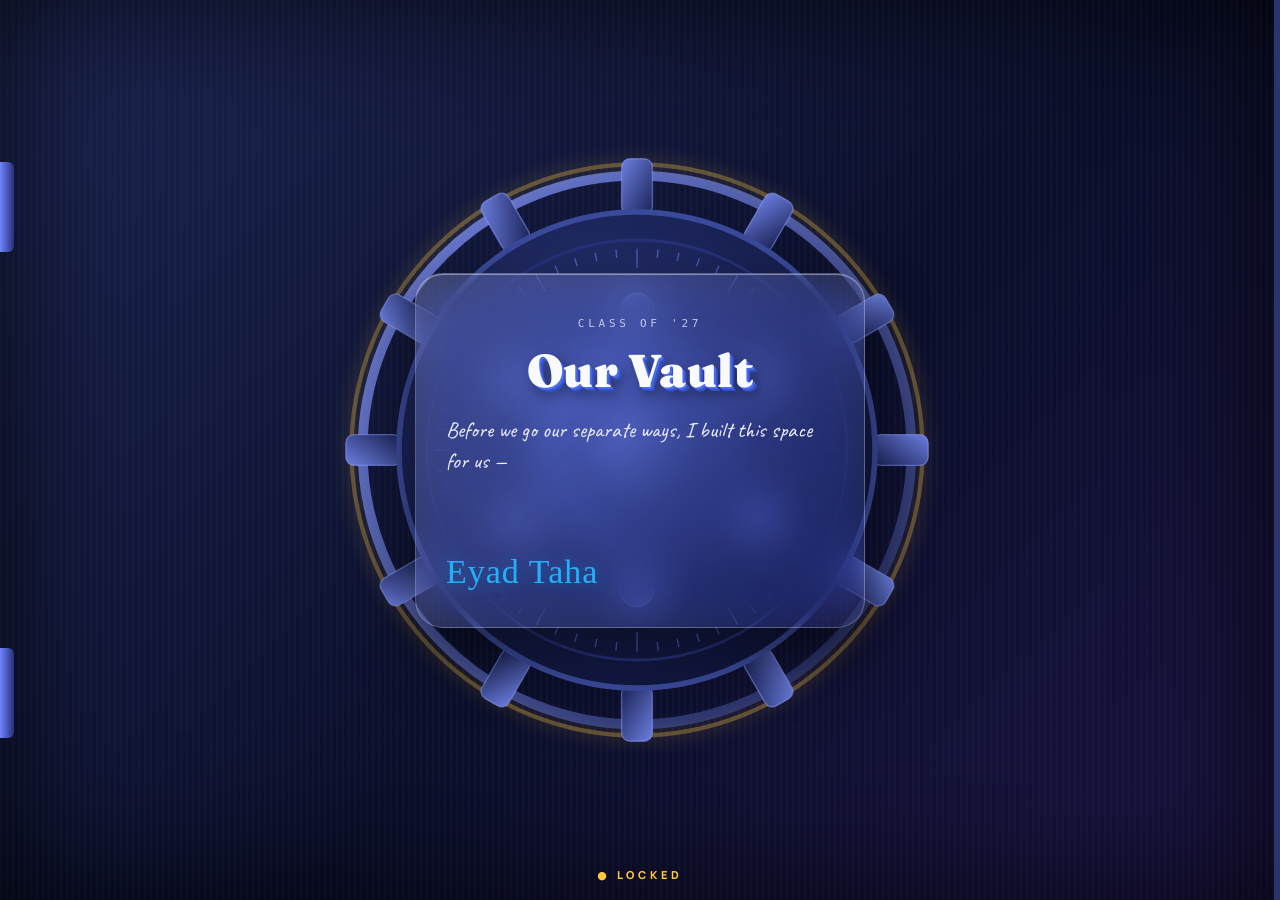
==== commit 58598432: "Rename index (34).html to index.html" ====
--- a/index.html
+++ b/index.html
@@ -1 +1 @@
-<!doctype html><html lang="en"><head><meta charset="utf-8"><meta name="viewport" content="width=device-width,initial-scale=1,viewport-fit=cover"><meta name="theme-color" content="#070b1f"><meta name="robots" content="noindex"><title>MEIS Seniors '27</title><meta name="description" content="Warning: contains pure legends. MEIS Seniors, Class of 2027."><meta property="og:title" content="MEIS Seniors '27"><meta property="og:description" content="Hey, you. You found us."><meta property="og:type" content="website"><meta name="twitter:card" content="summary"><link rel="icon" href="data:image/svg+xml,%3Csvg xmlns='http://www.w3.org/2000/svg' viewBox='0 0 64 64'%3E%3Crect x='6' y='6' width='52' height='52' rx='14' fill='%23FFC83D' stroke='white' stroke-width='4'/%3E%3Ctext x='32' y='44' font-size='32' text-anchor='middle'%3E%F0%9F%8E%93%3C/text%3E%3C/svg%3E"><link rel="preconnect" href="https://fonts.googleapis.com"><link rel="preconnect" href="https://fonts.gstatic.com" crossorigin><link href="https://fonts.googleapis.com/css2?family=Caveat:wght@600;700&family=Fraunces:opsz,wght@9..144,900&family=Manrope:wght@500;700;800&family=Special+Elite&family=Permanent+Marker&family=Bebas+Neue&family=Cormorant+Garamond:wght@500;600;700&family=Archivo:wght@400;500;600;700;800&family=Plus+Jakarta+Sans:wght@400;500;600;700;800&display=swap" rel="stylesheet"><link rel="manifest" href="manifest.json"><link rel="apple-touch-icon" href="apple-touch-icon.png"><meta name="apple-mobile-web-app-capable" content="yes"><meta name="mobile-web-app-capable" content="yes"><meta name="apple-mobile-web-app-title" content="MEIS '27"><script src="https://cdn.onesignal.com/sdks/web/v16/OneSignalSDK.page.js" defer="defer"></script><link rel="stylesheet" href="style.css"></head><body><noscript><p style="padding:30px;font:700 20px sans-serif">This site needs JavaScript. Turn it on and come back, legend.</p></noscript><div id="welcomeOverlay" class="stage-overlay vault-overlay"><div class="vault-light"></div><div class="vault-door"><i class="v-hinge" style="top:18%"></i><i class="v-hinge" style="bottom:18%"></i> <svg id="vaultSvg" viewBox="0 0 400 400" aria-hidden="true"></svg><div class="v-shade"></div></div><div id="theaterCard" class="theater-card"><div class="card-tag">CLASS OF '27</div><h1 class="welcome-title">Our Vault</h1><p id="typewriterText" class="welcome-sub"></p><div class="theater-footer"><span class="signature-name">Eyad Taha</span> <button id="closeWelcomeBtn" class="theater-btn"><span>Enter Vault</span> <svg width="18" height="18" viewBox="0 0 24 24" fill="none" stroke="currentColor" stroke-width="2"><path d="M5 12h14M12 5l7 7-7 7"/></svg></button></div></div><div class="vault-status" id="vaultStatus">● LOCKED</div></div><section class="screen on" id="splash" aria-label="Welcome"><div class="splash calm"><div class="stage" aria-hidden="false"><div class="world"><div class="idle"><div class="rg r1" aria-hidden="true"><i class="sat" style="--c:#FFC83D;left:50%;top:0"></i><i class="sat" style="--c:#A9D6F7;left:50%;top:100%"></i></div><div class="rg r2" aria-hidden="true"><i class="sat" style="--c:#FF8FB8;left:0;top:50%"></i><i class="sat s2" style="--c:#fff;left:100%;top:50%"></i></div><div class="cube c-a" aria-hidden="true"><i></i><i></i><i></i><i></i><i></i><i></i></div><div class="cube c-b" aria-hidden="true"><i></i><i></i><i></i><i></i><i></i><i></i></div><h1 class="hey mark x3d" id="logo3d">MEIS'27</h1></div></div></div><p class="seniorsline" id="l2">SENIORS</p><p class="classline" id="l3">CLASS OF 2027 • SENIOR YEAR</p><p class="welcome" id="l5"><span id="l5t"></span></p><nav class="slabs" aria-label="Start"><button class="slab primary tilt" data-go="countdown" type="button"><i class="disc" aria-hidden="true"><svg viewBox="0 0 24 24" width="24" height="24" fill="none" stroke="currentColor" stroke-width="2.4" stroke-linecap="round" stroke-linejoin="round"><circle cx="12" cy="13" r="8"/><path d="M12 8.5V13l3 2M9 2.5h6"/></svg></i><span><b id="ctitle">The Final Countdown</b><small id="csub">Every second brings us closer.</small></span> <svg class="chev" viewBox="0 0 24 24" width="22" height="22" fill="none" stroke="currentColor" stroke-width="2.6" stroke-linecap="round" stroke-linejoin="round" aria-hidden="true"><path d="M9 5l7 7-7 7"/></svg></button> <button class="slab tilt" data-go="home" type="button"><i class="disc" aria-hidden="true"><svg viewBox="0 0 24 24" width="24" height="24" fill="none" stroke="currentColor" stroke-width="2.4" stroke-linecap="round" stroke-linejoin="round"><path d="M3 11l9-7 9 7v9a1 1 0 0 1-1 1h-5v-6H9v6H4a1 1 0 0 1-1-1z"/></svg></i><span><b id="etitle">Enter our home</b><small id="esub">Explore our life.</small></span> <svg class="chev" viewBox="0 0 24 24" width="22" height="22" fill="none" stroke="currentColor" stroke-width="2.6" stroke-linecap="round" stroke-linejoin="round" aria-hidden="true"><path d="M9 5l7 7-7 7"/></svg></button></nav></div></section><section class="screen" id="countdown" aria-label="Countdown"><div class="page narrow"><header class="pagehead"><button class="back" data-back type="button">← back</button> <button class="tag small" data-go="home" type="button"><i class="hole" aria-hidden="true"></i><span>OUR HOME</span> <svg viewBox="0 0 24 24" width="16" height="16" fill="none" stroke="#0A1F4A" stroke-width="3" stroke-linecap="round" stroke-linejoin="round" aria-hidden="true"><path d="M5 12h14M13 6l6 6-6 6"/></svg></button></header><h2 class="title x3d">Tick. Tock.</h2><div class="tabs cdtabs" id="cdtabs" role="group" aria-label="Pick a countdown"></div><div class="cards" role="timer"><div class="cdc c1"><b id="cd-d">0</b><span>days</span></div><div class="cdc c2"><b id="cd-h">00</b><span>hours</span></div><div class="cdc c3"><b id="cd-m">00</b><span>minutes</span></div><div class="cdc c4"><b id="cd-s">00</b><span>seconds</span></div></div><div class="road" aria-label="The road so far"><svg viewBox="0 0 320 96" role="img" aria-label="A winding dotted road with a graduation cap riding toward the finish flag"><path id="roadp" d="M16 64 C 62 8, 104 108, 164 56 S 262 6, 292 52" fill="none" stroke="#A9D6F7" stroke-width="5" stroke-linecap="round" stroke-dasharray="1 12"/><text x="296" y="38" font-size="24" text-anchor="middle">🏁</text><g id="rider"><circle r="16" fill="#FFC83D" stroke="#fff" stroke-width="3"/><text font-size="17" text-anchor="middle" dominant-baseline="central">🎓</text></g></svg></div><div class="note"><i class="tape" aria-hidden="true"></i><p id="cdjoke"></p></div><p class="hand fin" id="cdfin" hidden>WE DID IT. Go hug somebody.</p></div></section><section class="screen" id="home" aria-label="The whole website"><div class="page"><header class="pagehead"><button class="back" data-go="splash" type="button">← front door</button><div class="social-nav"><a href="https://www.instagram.com/meisseniors_27?srtk=MXF5c2dsejFqdXVwdQ==" target="_blank" rel="noopener noreferrer" class="social-btn instagram" title="Instagram"><svg xmlns="http://www.w3.org/2000/svg" width="18" height="18" viewBox="0 0 24 24" fill="none" stroke="currentColor" stroke-width="2" stroke-linecap="round" stroke-linejoin="round"><rect x="2" y="2" width="20" height="20" rx="5" ry="5"></rect><path d="M16 11.37A4 4 0 1 1 12.63 8 4 4 0 0 1 16 11.37z"></path><line x1="17.5" y1="6.5" x2="17.51" y2="6.5"></line></svg></a></div></header><div class="homegrid"><div class="hero"><p class="warn"><span aria-hidden="true">⚠️</span> <span id="warntxt">warning: contains pure legends</span></p><h1 class="meis x3d" id="meis">MEIS'27</h1><div class="row2"><span class="seniors">Seniors</span><div class="pillrow"><span class="pill">Class of 2027</span><span class="bubble" id="bubble">Yes, we really are graduating.</span></div></div></div><div class="polcol"><div class="polwrap"><figure class="polaroid" id="grouppol"><i class="tape" aria-hidden="true"></i><div class="ph"></div><figcaption id="groupcap"></figcaption></figure></div></div></div><div class="band" aria-hidden="true"><div class="track" id="band"></div></div><div class="menugrid"><nav class="menu" aria-label="Pages"><button class="bigbtn b1" data-go="randoms" type="button"><span class="em" aria-hidden="true">📸</span><b>Randoms</b><small>From the vault: Unhinged & unfiltered</small></button> <button class="bigbtn b2" data-go="people" type="button"><span class="em" aria-hidden="true">🧑‍🎤</span><b>Who are these people?</b><small>Flip a card to see the baby photo</small></button> <button class="bigbtn b3" data-go="trips" type="button"><span class="em" aria-hidden="true">🧭</span><b>Take me on a trip</b><small>Where we went (and got lost)</small></button> <button class="bigbtn b4" data-go="mail" type="button"><span class="em" aria-hidden="true">💌</span><b>Secret mail (shhh)</b><small>Only the right person can read it</small></button></nav><aside class="side"><div class="note rules"><i class="tape" aria-hidden="true"></i><p class="nt">Rules of this website:</p><ol id="rules"></ol></div></aside></div><div class="foot"><p class="tiny">made with love by EYAD TAHA</p></div></div></section><section class="screen" id="randoms" aria-label="Randoms"><div class="page"><header class="pagehead"><button class="back" data-back type="button">← back</button></header><h2 class="title x3d">Randoms & Drops</h2><p class="hand sub">PURE CHAOS</p><div style="text-align:center;margin:15px 0"><label for="quickImageUpload" style="display:inline-flex;align-items:center;gap:8px;cursor:pointer;padding:8px 16px;border-radius:6px;background:rgba(255,255,255,.08);border:1px solid rgba(255,255,255,.2);color:#fff;font-family:inherit;font-size:13px;transition:all .2s ease;backdrop-filter:blur(5px)"><span>📷</span> <span>Upload Photo</span></label> <input type="file" id="quickImageUpload" accept="image/*" multiple="multiple" style="display:none" onchange="uploadDirectImage(this)"><p id="uploadStatusMsg" style="margin-top:6px;font-size:12px;opacity:.8"></p></div><div id="randomsGrid" class="detective-grid" style="margin-top:20px"></div></div></section><section class="screen" id="people" aria-label="Who's Who"><div class="page"><header class="pagehead"><button class="back" data-back type="button">← back</button></header><h2 class="title x3d">Who's Who</h2><p class="hand sub">tap a card. the baby photo is the punchline.</p><label class="search"><span class="sr">Search by name</span><input id="psearch" type="search" placeholder="find yourself (we won't tell)" autocomplete="off"></label><div class="pgrid" id="pgrid"></div><p class="hand none" id="pnone" hidden>Nobody found. Suspicious. Check the spelling?</p></div></section><section class="screen" id="trips" aria-label="Trips"><div class="page narrow"><header class="pagehead"><button class="back" data-back type="button">← back</button></header><h2 class="title x3d">MEMORIES LANE</h2><p class="hand sub">UNAUTHORIZED MEMORIES</p><div class="route" id="tripl"></div></div></section><section class="screen" id="mail" aria-label="Secret mail"><div class="page narrow"><header class="pagehead"><button class="back" data-back type="button">← back</button></header><h2 class="title x3d">Secret Mail</h2><p class="hand sub">shhh. only the right person can read it.</p><div class="tabs"><button class="tabbtn" id="tabw" type="button" aria-pressed="true">✍️ Write one</button> <button class="tabbtn" id="tabr" type="button" aria-pressed="false">📬 My mailbox</button></div><div class="paper" id="panelw"><p class="hand closed" id="mailclosed" hidden>The post office is closed. (The admin hasn't plugged it in yet.)</p><form id="sendform" autocomplete="off"><label class="field"><span>To:</span> <select id="to" name="to" required><option value="">calling the post office…</option></select></label> <label class="field"><span>Say it. Nicely.</span> <textarea name="text" rows="5" maxlength="600" required placeholder="you're a legend because…"></textarea></label> <label class="field"><span>Sign it as… (or stay anonymous)</span> <select id="from" name="from"><option value="">a mystery person (anonymous)</option></select></label> <label class="field" id="fromCodeField" hidden><span>Enter YOUR secret code (to prove it's really you):</span> <input name="fromCode" type="password" inputmode="numeric" pattern="[0-9]*" maxlength="6" placeholder="• • • •"></label> <input class="hp" name="hp" tabindex="-1" aria-hidden="true" autocomplete="off"> <button class="go" type="submit" id="sendbtn">Send it 🚀</button><p class="msg" id="sendmsg" role="status"></p></form></div><div class="paper" id="panelr" hidden><form id="readform" autocomplete="off"><label class="field"><span>I am…</span> <select id="who" name="who" required><option value="">calling the post office…</option></select></label> <label class="field"><span>Secret code </span><input name="code" type="password" inputmode="numeric" pattern="[0-9]*" maxlength="6" required placeholder="• • • • •"></label> <button class="go" type="submit" id="readbtn">Open my mailbox 🔑</button><p class="msg" id="readmsg" role="status"></p><button class="linkbtn" id="gotocodepage" type="button">Change my code 🔐</button></form><form id="adminform" hidden autocomplete="off"><p class="hand boxhead">Manager door 🛡️</p><label class="field"><span>Manager code</span> <input name="acode" type="password" inputmode="numeric" maxlength="12" required placeholder="• • • • • •"></label> <button class="go" type="submit" id="adminbtn">Open manager view 🛡️</button><p class="msg" id="adminmsg" role="status"></p><button class="linkbtn" id="adminback" type="button">← back</button></form><form id="changecodeform" hidden autocomplete="off"><p class="hand boxhead">Change your secret code 🔐</p><label class="field"><span>I am…</span> <select id="ccname" name="name" required><option value="">Select your name…</option></select></label> <label class="field"><span>Old secret code</span> <input name="oldCode" type="password" inputmode="numeric" maxlength="6" required placeholder="• • • •"></label> <label class="field"><span>New secret code</span> <input name="newCode" type="password" inputmode="numeric" maxlength="6" required placeholder="• • • •"></label> <button class="go" type="submit" id="changecodebtn">Save new code 🚀</button><p class="msg" id="changecodemsg" role="status"></p><button class="linkbtn" id="changecodeback" type="button">← back</button></form><div id="box" hidden><p class="hand boxhead" id="boxhead">Your mailbox. Eyes only. 👀</p><div id="letters"></div><button class="go alt" id="lockbtn" type="button">Lock it again 🔒</button></div></div></div></section><div id="lb" hidden role="dialog" aria-modal="true" aria-label="Photo viewer"><button class="lbx" id="lbclose" type="button" aria-label="Close photo">✕</button> <button class="lbn l" id="lbprev" type="button" aria-label="Previous photo">←</button><figure><img id="lbimg" alt=""><figcaption id="lbcap"></figcaption></figure><button class="lbn r" id="lbnext" type="button" aria-label="Next photo">→</button></div><div id="toast" role="status" aria-live="polite"></div><div id="fx" aria-hidden="true"></div><script src="content.js"></script><script src="app.js"></script><script src="birthdays.js"></script><script src="notify.js"></script></body></html>
+<!doctype html><html lang="en"><head><meta charset="utf-8"><meta name="viewport" content="width=device-width,initial-scale=1,viewport-fit=cover"><meta name="theme-color" content="#070b1f"><meta name="robots" content="noindex"><title>MEIS Seniors '27</title><meta name="description" content="Warning: contains pure legends. MEIS Seniors, Class of 2027."><meta property="og:title" content="MEIS Seniors '27"><meta property="og:description" content="Hey, you. You found us."><meta property="og:type" content="website"><meta name="twitter:card" content="summary"><link rel="icon" href="data:image/svg+xml,%3Csvg xmlns='http://www.w3.org/2000/svg' viewBox='0 0 64 64'%3E%3Crect x='6' y='6' width='52' height='52' rx='14' fill='%23FFC83D' stroke='white' stroke-width='4'/%3E%3Ctext x='32' y='44' font-size='32' text-anchor='middle'%3E%F0%9F%8E%93%3C/text%3E%3C/svg%3E"><link rel="preconnect" href="https://fonts.googleapis.com"><link rel="preconnect" href="https://fonts.gstatic.com" crossorigin><link href="https://fonts.googleapis.com/css2?family=Caveat:wght@600;700&family=Fraunces:opsz,wght@9..144,900&family=Manrope:wght@500;700;800&family=Special+Elite&family=Permanent+Marker&family=Bebas+Neue&family=Cormorant+Garamond:wght@500;600;700&family=Archivo:wght@400;500;600;700;800&family=Plus+Jakarta+Sans:wght@400;500;600;700;800&display=swap" rel="stylesheet"><link rel="manifest" href="manifest.json"><link rel="apple-touch-icon" href="apple-touch-icon.png"><meta name="apple-mobile-web-app-capable" content="yes"><meta name="mobile-web-app-capable" content="yes"><meta name="apple-mobile-web-app-title" content="MEIS '27"><script src="https://cdn.onesignal.com/sdks/web/v16/OneSignalSDK.page.js" defer="defer"></script><link rel="stylesheet" href="style.css"></head><body><noscript><p style="padding:30px;font:700 20px sans-serif">This site needs JavaScript. Turn it on and come back, legend.</p></noscript><div id="welcomeOverlay" class="stage-overlay vault-overlay"><div class="vault-light"></div><div class="vault-door"><i class="v-hinge" style="top:18%"></i><i class="v-hinge" style="bottom:18%"></i> <svg id="vaultSvg" viewBox="0 0 400 400" aria-hidden="true"></svg><div class="v-shade"></div></div><div id="theaterCard" class="theater-card"><div class="card-tag">CLASS OF '27</div><h1 class="welcome-title">Our Vault</h1><p id="typewriterText" class="welcome-sub"></p><div class="theater-footer"><span class="signature-name">Eyad Taha</span> <button id="closeWelcomeBtn" class="theater-btn"><span>Enter Vault</span> <svg width="18" height="18" viewBox="0 0 24 24" fill="none" stroke="currentColor" stroke-width="2"><path d="M5 12h14M12 5l7 7-7 7"/></svg></button></div></div><div class="vault-status" id="vaultStatus">● LOCKED</div></div><section class="screen on" id="splash" aria-label="Welcome"><div class="splash calm"><div class="stage" aria-hidden="false"><div class="world"><div class="idle"><div class="rg r1" aria-hidden="true"><i class="sat" style="--c:#FFC83D;left:50%;top:0"></i><i class="sat" style="--c:#A9D6F7;left:50%;top:100%"></i></div><div class="rg r2" aria-hidden="true"><i class="sat" style="--c:#FF8FB8;left:0;top:50%"></i><i class="sat s2" style="--c:#fff;left:100%;top:50%"></i></div><div class="cube c-a" aria-hidden="true"><i></i><i></i><i></i><i></i><i></i><i></i></div><div class="cube c-b" aria-hidden="true"><i></i><i></i><i></i><i></i><i></i><i></i></div><h1 class="hey mark x3d" id="logo3d">MEIS'27</h1></div></div></div><p class="seniorsline" id="l2">SENIORS</p><p class="classline" id="l3">CLASS OF 2027 • SENIOR YEAR</p><p class="welcome" id="l5"><span id="l5t"></span></p><nav class="slabs" aria-label="Start"><button class="slab primary tilt" data-go="countdown" type="button"><i class="disc" aria-hidden="true"><svg viewBox="0 0 24 24" width="24" height="24" fill="none" stroke="currentColor" stroke-width="2.4" stroke-linecap="round" stroke-linejoin="round"><circle cx="12" cy="13" r="8"/><path d="M12 8.5V13l3 2M9 2.5h6"/></svg></i><span><b id="ctitle">The Final Countdown</b><small id="csub">Every second brings us closer.</small></span> <svg class="chev" viewBox="0 0 24 24" width="22" height="22" fill="none" stroke="currentColor" stroke-width="2.6" stroke-linecap="round" stroke-linejoin="round" aria-hidden="true"><path d="M9 5l7 7-7 7"/></svg></button> <button class="slab tilt" data-go="home" type="button"><i class="disc" aria-hidden="true"><svg viewBox="0 0 24 24" width="24" height="24" fill="none" stroke="currentColor" stroke-width="2.4" stroke-linecap="round" stroke-linejoin="round"><path d="M3 11l9-7 9 7v9a1 1 0 0 1-1 1h-5v-6H9v6H4a1 1 0 0 1-1-1z"/></svg></i><span><b id="etitle">Enter our home</b><small id="esub">Explore our life.</small></span> <svg class="chev" viewBox="0 0 24 24" width="22" height="22" fill="none" stroke="currentColor" stroke-width="2.6" stroke-linecap="round" stroke-linejoin="round" aria-hidden="true"><path d="M9 5l7 7-7 7"/></svg></button></nav></div></section><section class="screen" id="countdown" aria-label="Countdown"><div class="page narrow"><header class="pagehead"><button class="back" data-back type="button">← back</button> <button class="tag small" data-go="home" type="button"><i class="hole" aria-hidden="true"></i><span>OUR HOME</span> <svg viewBox="0 0 24 24" width="16" height="16" fill="none" stroke="#0A1F4A" stroke-width="3" stroke-linecap="round" stroke-linejoin="round" aria-hidden="true"><path d="M5 12h14M13 6l6 6-6 6"/></svg></button></header><h2 class="title x3d">Tick. Tock.</h2><div class="tabs cdtabs" id="cdtabs" role="group" aria-label="Pick a countdown"></div><div class="cards" role="timer"><div class="cdc c1"><b id="cd-d">0</b><span>days</span></div><div class="cdc c2"><b id="cd-h">00</b><span>hours</span></div><div class="cdc c3"><b id="cd-m">00</b><span>minutes</span></div><div class="cdc c4"><b id="cd-s">00</b><span>seconds</span></div></div><div class="road" aria-label="The road so far"><svg viewBox="0 0 320 96" role="img" aria-label="A winding dotted road with a graduation cap riding toward the finish flag"><path id="roadp" d="M16 64 C 62 8, 104 108, 164 56 S 262 6, 292 52" fill="none" stroke="#A9D6F7" stroke-width="5" stroke-linecap="round" stroke-dasharray="1 12"/><text x="296" y="38" font-size="24" text-anchor="middle">🏁</text><g id="rider"><circle r="16" fill="#FFC83D" stroke="#fff" stroke-width="3"/><text font-size="17" text-anchor="middle" dominant-baseline="central">🎓</text></g></svg></div><div class="note"><i class="tape" aria-hidden="true"></i><p id="cdjoke"></p></div><p class="hand fin" id="cdfin" hidden>WE DID IT. Go hug somebody.</p></div></section><section class="screen" id="home" aria-label="The whole website"><div class="page"><header class="pagehead"><button class="back" data-go="splash" type="button">← front door</button><div class="social-nav"><a href="https://www.instagram.com/meisseniors_27?srtk=MXF5c2dsejFqdXVwdQ==" target="_blank" rel="noopener noreferrer" class="social-btn instagram" title="Instagram"><svg xmlns="http://www.w3.org/2000/svg" width="18" height="18" viewBox="0 0 24 24" fill="none" stroke="currentColor" stroke-width="2" stroke-linecap="round" stroke-linejoin="round"><rect x="2" y="2" width="20" height="20" rx="5" ry="5"></rect><path d="M16 11.37A4 4 0 1 1 12.63 8 4 4 0 0 1 16 11.37z"></path><line x1="17.5" y1="6.5" x2="17.51" y2="6.5"></line></svg></a></div></header><div class="homegrid"><div class="hero"><p class="warn"><span aria-hidden="true">⚠️</span> <span id="warntxt">warning: contains pure legends</span></p><h1 class="meis x3d" id="meis">MEIS'27</h1><div class="row2"><span class="seniors">Seniors</span><div class="pillrow"><span class="pill">Class of 2027</span><span class="bubble" id="bubble">Yes, we really are graduating.</span></div></div></div><div class="polcol"><div class="polwrap"><figure class="polaroid" id="grouppol"><i class="tape" aria-hidden="true"></i><div class="ph"></div><figcaption id="groupcap"></figcaption></figure></div></div></div><div class="band" aria-hidden="true"><div class="track" id="band"></div></div><div class="menugrid"><nav class="menu" aria-label="Pages"><button class="bigbtn b1" data-go="randoms" type="button"><span class="em" aria-hidden="true">📸</span><b>Randoms</b><small>From the vault: Unhinged & unfiltered</small></button> <button class="bigbtn b2" data-go="people" type="button"><span class="em" aria-hidden="true">🧑‍🎤</span><b>Who are these people?</b><small>Flip a card to see the baby photo</small></button> <button class="bigbtn b3" data-go="trips" type="button"><span class="em" aria-hidden="true">🧭</span><b>Take me on a trip</b><small>Where we went (and got lost)</small></button> <button class="bigbtn b4" data-go="mail" type="button"><span class="em" aria-hidden="true">💌</span><b>Secret mail (shhh)</b><small>Only the right person can read it</small></button></nav><aside class="side"><div class="note rules"><i class="tape" aria-hidden="true"></i><p class="nt">Rules of this website:</p><ol id="rules"></ol></div></aside></div><div class="foot"><p class="tiny">made with love by EYAD TAHA</p></div></div></section><section class="screen" id="randoms" aria-label="Randoms"><div class="page"><header class="pagehead"><button class="back" data-back type="button">← back</button></header><h2 class="title x3d">Randoms & Drops</h2><p class="hand sub">PURE CHAOS</p><div style="text-align:center;margin:15px 0"><label for="quickImageUpload" style="display:inline-flex;align-items:center;gap:8px;cursor:pointer;padding:8px 16px;border-radius:6px;background:rgba(255,255,255,.08);border:1px solid rgba(255,255,255,.2);color:#fff;font-family:inherit;font-size:13px;transition:all .2s ease;backdrop-filter:blur(5px)"><span>📷</span> <span>Upload Photo</span></label> <input type="file" id="quickImageUpload" accept="image/*" multiple="multiple" style="display:none" onchange="uploadDirectImage(this)"><p id="uploadStatusMsg" style="margin-top:6px;font-size:12px;opacity:.8"></p></div><div id="randomsGrid" class="detective-grid" style="margin-top:20px"></div></div></section><section class="screen" id="people" aria-label="Who's Who"><div class="page"><header class="pagehead"><button class="back" data-back type="button">← back</button></header><h2 class="title x3d">Who's Who</h2><p class="hand sub">tap a card. the baby photo is the punchline.</p><label class="search"><span class="sr">Search by name</span><input id="psearch" type="search" placeholder="find yourself (we won't tell)" autocomplete="off"></label><div class="pgrid" id="pgrid"></div><p class="hand none" id="pnone" hidden>Nobody found. Suspicious. Check the spelling?</p></div></section><section class="screen" id="trips" aria-label="Trips"><div class="page narrow"><header class="pagehead"><button class="back" data-back type="button">← back</button></header><h2 class="title x3d">MEMORIES LANE</h2><p class="hand sub">UNAUTHORIZED MEMORIES</p><div class="route" id="tripl"></div></div></section><section class="screen" id="mail" aria-label="Secret mail"><div class="page narrow"><header class="pagehead"><button class="back" data-back type="button">← back</button></header><h2 class="title x3d">Secret Mail</h2><p class="hand sub">shhh. only the right person can read it.</p><div class="tabs"><button class="tabbtn" id="tabw" type="button" aria-pressed="true">✍️ Write one</button> <button class="tabbtn" id="tabr" type="button" aria-pressed="false">📬 My mailbox</button></div><div class="paper" id="panelw"><p class="hand closed" id="mailclosed" hidden>The post office is closed. (The admin hasn't plugged it in yet.)</p><form id="sendform" autocomplete="off"><label class="field"><span>To:</span> <select id="to" name="to" required><option value="">calling the post office…</option></select></label> <label class="field"><span>Say it. Nicely.</span> <textarea name="text" rows="5" maxlength="600" required placeholder="you're a legend because…"></textarea></label> <label class="field"><span>Sign it as… (or stay anonymous)</span> <select id="from" name="from"><option value="">a mystery person (anonymous)</option></select></label> <label class="field" id="fromCodeField" hidden><span>Enter YOUR secret code (to prove it's really you):</span> <input name="fromCode" type="password" inputmode="numeric" pattern="[0-9]*" maxlength="6" placeholder="• • • •"></label> <input class="hp" name="hp" tabindex="-1" aria-hidden="true" autocomplete="off"> <button class="go" type="submit" id="sendbtn">Send it 🚀</button><p class="msg" id="sendmsg" role="status"></p></form></div><div class="paper" id="panelr" hidden><form id="readform" autocomplete="off"><label class="field"><span>I am…</span> <select id="who" name="who" required><option value="">calling the post office…</option></select></label> <label class="field"><span>Secret code </span><input name="code" type="password" inputmode="numeric" pattern="[0-9]*" maxlength="6" required placeholder="• • • • •"></label> <button class="go" type="submit" id="readbtn">Open my mailbox 🔑</button><p class="msg" id="readmsg" role="status"></p><button class="linkbtn" id="gotocodepage" type="button">Change my code 🔐</button></form><form id="adminform" hidden autocomplete="off"><p class="hand boxhead">Manager door 🛡️</p><label class="field"><span>Manager code</span> <input name="acode" type="password" inputmode="numeric" maxlength="12" required placeholder="• • • • • •"></label> <button class="go" type="submit" id="adminbtn">Open manager view 🛡️</button><p class="msg" id="adminmsg" role="status"></p><button class="linkbtn" id="adminback" type="button">← back</button></form><form id="changecodeform" hidden autocomplete="off"><p class="hand boxhead">Change your secret code 🔐</p><label class="field"><span>I am…</span> <select id="ccname" name="name" required><option value="">Select your name…</option></select></label> <label class="field"><span>Old secret code</span> <input name="oldCode" type="password" inputmode="numeric" maxlength="6" required placeholder="• • • •"></label> <label class="field"><span>New secret code</span> <input name="newCode" type="password" inputmode="numeric" maxlength="6" required placeholder="• • • •"></label> <button class="go" type="submit" id="changecodebtn">Save new code 🚀</button><p class="msg" id="changecodemsg" role="status"></p><button class="linkbtn" id="changecodeback" type="button">← back</button></form><div id="box" hidden><p class="hand boxhead" id="boxhead">Your mailbox. Eyes only. 👀</p><div id="letters"></div><button class="go alt" id="lockbtn" type="button">Lock it again 🔒</button></div></div></div></section><div id="lb" hidden role="dialog" aria-modal="true" aria-label="Photos and videos viewer"><button class="lbx" id="lbclose" type="button" aria-label="Close photo">✕</button> <button class="lbn l" id="lbprev" type="button" aria-label="Previous photo">←</button><figure><img id="lbimg" alt=""><video id="lbvideo" controls playsinline preload="metadata" hidden></video><figcaption id="lbcap"></figcaption></figure><button class="lbn r" id="lbnext" type="button" aria-label="Next photo">→</button></div><div id="toast" role="status" aria-live="polite"></div><div id="fx" aria-hidden="true"></div><script src="content.js"></script><script src="app.js"></script><script src="birthdays.js"></script><script src="notify.js"></script></body></html>
--- a/style.css
+++ b/style.css
@@ -7,67 +7,3 @@
 .polaroid-card:hover .playbadge{transform:translate(-50%,-50%) scale(1.15)}
 #lb video{max-width:92vw;max-height:76vh;border:1px solid rgba(255,255,255,.3);border-radius:16px;box-shadow:0 24px 60px #0009;background:#000}
 #lb video.swap{animation:lbSwap .35s cubic-bezier(.2,.9,.25,1) both}
-
-/* ==== شاشة الترحيب الجديدة بعد الـ Vault (خلفية صورة الفريق) ==== */
-.splash.hero-splash{max-width:none;width:100%;display:flex;align-items:center;justify-content:center;text-align:center;padding:max(24px,env(safe-area-inset-top)) 20px max(32px,env(safe-area-inset-bottom));position:relative;overflow:hidden}
-.hero-bg{position:absolute;inset:-2px;z-index:0;background-color:var(--hard);background-size:cover;background-position:center 28%;background-repeat:no-repeat;background-image:linear-gradient(180deg,rgba(3,7,18,.48) 0%,rgba(3,7,18,.28) 40%,rgba(2,4,15,.84) 100%),url("photos/group.jpg")}
-.hero-bg::after{content:"";position:absolute;inset:0;background:radial-gradient(130% 95% at 50% 0%,transparent 38%,rgba(2,4,15,.42) 76%,rgba(2,4,15,.85) 100%)}
-.hero-inner{position:relative;z-index:1;max-width:640px;width:min(94vw,640px);display:flex;flex-direction:column;align-items:center}
-.hero-badge{display:inline-flex;align-items:center;gap:10px;font-family:var(--ft);font-weight:800;font-size:clamp(11px,2.6vw,13px);letter-spacing:.22em;color:#0A1F4A;background:var(--yellow);border:2px solid #fff;border-radius:999px;padding:8px 18px;box-shadow:0 10px 30px #0008,0 0 0 6px #ffc83d24;opacity:0;transform:translateY(-22px) scale(.9);margin:0}
-.hero-splash.play .hero-badge{animation:heroDrop .65s cubic-bezier(.2,1.5,.3,1) .15s forwards}
-.hero-welcome{margin:14px 0 0;font-family:var(--fh);font-weight:900;font-size:clamp(2.9rem,12vw,5.9rem);line-height:.95;color:#fff;letter-spacing:.01em;text-shadow:0 3px 0 #c99b1f,0 10px 0 #0a1f4a55,0 20px 46px #000c,0 0 40px #ffc83d2b}
-.hero-welcome .hl{display:inline-block;opacity:0;transform:translateY(46px) rotate(7deg) scale(.7)}
-.hero-splash.play .hero-welcome .hl{animation:heroLetter .6s cubic-bezier(.2,1.4,.3,1) var(--d,.25s) forwards}
-.hero-welcome .hl-bang{color:var(--yellow);transform-origin:bottom center}
-.hero-names{margin:8px 0 0;display:flex;flex-direction:column;align-items:center}
-.hn-meis{font-family:var(--fh);font-weight:900;font-size:clamp(2.1rem,9vw,4rem);line-height:1.05;color:#fff;text-shadow:0 2px 0 #b6850f,0 6px 0 #0a1f4a66,0 14px 34px #000b}
-.hn-meis .hnl{display:inline-block;font-style:normal;opacity:0;transform:translateY(30px) scale(.6)}
-.hero-splash.play .hn-meis .hnl{animation:heroPop .55s cubic-bezier(.2,1.5,.3,1) var(--d,.95s) forwards}
-.hn-meis .hn-yr{color:var(--yellow)}
-.hero-splash.play .hn-meis .hn-yr{animation-name:heroPop,heroGlow;animation-duration:.55s,3s;animation-timing-function:cubic-bezier(.2,1.5,.3,1),ease-in-out;animation-delay:var(--d,1.32s),2.4s;animation-iteration-count:1,infinite;animation-fill-mode:forwards,none}
-.hn-sen{position:relative;display:inline-block;font-family:var(--fc);font-weight:700;font-size:clamp(1.6rem,6vw,2.3rem);color:var(--yellow);margin-top:4px;opacity:0;line-height:1}
-.hn-sen i{font-style:normal;letter-spacing:.16em}
-.hero-splash.play .hn-sen{animation:heroSen .7s cubic-bezier(.2,1.4,.3,1) 1.5s forwards}
-.hn-line{position:absolute;left:-8%;bottom:-9px;width:116%;height:16px;overflow:visible}
-.hn-line path{stroke:var(--blue);stroke-dasharray:270;stroke-dashoffset:270}
-.hero-splash.play .hn-line path{animation:heroDraw .8s ease-out 2.05s forwards}
-.hero-quote{margin:16px auto 0;max-width:44ch;font-family:var(--ft);font-size:clamp(.85rem,3vw,1rem);font-weight:600;color:#eaf1ff;text-shadow:0 2px 14px #000b;opacity:0;transform:translateY(14px);line-height:1.6}
-.hero-splash.play .hero-quote{animation:heroUp .55s cubic-bezier(.2,1.2,.3,1) 1.8s forwards}
-.hero-splash .slabs{margin-top:26px;width:100%;max-width:430px;animation:none}
-.hero-splash .slabs .slab{--sd:0s;opacity:0;transform:translateY(26px)}
-.hero-splash .slabs .slab:nth-child(2){--sd:.2s}
-.hero-splash.play .slabs .slab{animation:heroUp .6s cubic-bezier(.2,1.4,.3,1) var(--sd) forwards,slabfloat 5s ease-in-out infinite}
-.hero-splash .slab.primary{background:linear-gradient(135deg,#ffd35c,#ff9f4a)!important;color:#1a1300!important;border-color:#ffffff8c!important;box-shadow:0 12px 30px #ffa03c66,inset 0 1px #ffffff80!important}
-@keyframes heroDrop{to{opacity:1;transform:none}}
-@keyframes heroLetter{60%{transform:translateY(-8px) rotate(-2deg) scale(1.06)}to{opacity:1;transform:none}}
-@keyframes heroPop{to{opacity:1;transform:none}}
-@keyframes heroSen{from{opacity:0;transform:rotate(-10deg) translateY(14px) scale(.85)}to{opacity:1;transform:rotate(-2deg) translateY(0) scale(1)}}
-@keyframes heroDraw{to{stroke-dashoffset:0}}
-@keyframes heroUp{to{opacity:1;transform:none}}
-@keyframes heroGlow{0%,100%{filter:drop-shadow(0 0 0 #ffc83d00)}50%{filter:drop-shadow(0 0 12px #ffc83d88)}}
-@media (prefers-reduced-motion:reduce){.hero-splash .hero-badge,.hero-splash .hl,.hero-splash .hnl,.hero-splash .hn-sen,.hero-splash .hero-quote,.hero-splash .slabs .slab{animation-duration:.01s!important;animation-delay:0s!important}.hero-splash .hn-line path{animation-duration:.01s!important;animation-delay:0s!important}}
-.lite .hero-splash .hero-badge,.lite .hero-splash .hl,.lite .hero-splash .hnl,.lite .hero-splash .hn-sen,.lite .hero-splash .hero-quote,.lite .hero-splash .slabs .slab{animation:none!important;opacity:1!important;transform:none!important}
-.lite .hero-splash .hn-line path{animation:none!important;stroke-dashoffset:0!important}
-/* ==== hero mobile fit v4: الصورة تذوب في الخلفية بدون حواف + تكملة مموّهة من ألوانها ==== */
-@media (orientation:portrait) and (max-width:1024px){
-.hero-splash{flex-direction:column;align-items:center;justify-content:flex-start;padding:max(14px,env(safe-area-inset-top)) 20px max(24px,env(safe-area-inset-bottom));isolation:isolate}
-.hero-inner{flex:1 1 auto;width:min(100%,560px);justify-content:flex-start;z-index:3}
-.hero-quote{margin-top:12px}
-.hero-splash .slabs{margin-top:auto;max-width:410px}
-.hero-bg{z-index:0;background-size:cover;background-position:center 40%;background-repeat:no-repeat}
-.hero-bg::before{content:"";position:absolute;inset:-8%;z-index:-1;background:var(--hphoto,url("photos/group.jpg")) center 40%/cover no-repeat;filter:blur(34px) saturate(1.25) brightness(.9);transform:scale(1.14)}
-.hero-bg::after{content:none}
-.hero-splash::before{content:"";position:absolute;left:0;right:0;top:50%;aspect-ratio:1600/1000;z-index:1;pointer-events:none;background:var(--hphoto,url("photos/group.jpg")) center/cover no-repeat;-webkit-mask-image:linear-gradient(180deg,transparent 0,#000 10%,#000 90%,transparent 100%);mask-image:linear-gradient(180deg,transparent 0,#000 10%,#000 90%,transparent 100%);transform:translateY(-40%)}
-.hero-splash::after{content:"";position:absolute;inset:0;z-index:2;pointer-events:none;background:linear-gradient(180deg,rgba(4,8,20,.78) 0%,rgba(4,8,20,.30) 20%,rgba(4,8,20,0) 40%,rgba(4,8,20,0) 60%,rgba(4,8,20,.32) 80%,rgba(4,8,20,.84) 100%)}
-}
-/* ==== hero mobile v5: toolbar فوق فيها MEIS SENIORS '27 + كلام أكبر ونازل + الصورة في نص الشاشة ==== */
-@media (orientation:portrait) and (max-width:1024px){
-.hero-splash{padding-top:0}
-.hero-badge{position:fixed;top:0;left:0;right:0;z-index:12;justify-content:center;width:100%;max-width:none;border-radius:0;border:0;border-bottom:2px solid #ffffff38;background:linear-gradient(90deg,#a87d0f,#ffc83d 28%,#ffdf7e 50%,#ffc83d 72%,#a87d0f);padding:calc(10px + env(safe-area-inset-top)) 16px 10px;font-size:clamp(12px,3.2vw,15px);letter-spacing:.2em;box-shadow:0 10px 30px #000a}
-.hero-welcome{margin:calc(15vh + env(safe-area-inset-top)) 0 0;font-size:clamp(3.2rem,13.6vw,4.6rem);white-space:nowrap}
-.hero-names{margin-top:10px}
-.hn-meis{font-size:clamp(2.4rem,11vw,4rem)}
-.hn-sen{font-size:clamp(1.8rem,7.6vw,2.6rem)}
-.hero-quote{margin-top:14px;font-size:clamp(.98rem,4vw,1.18rem);color:#f2f6ff}
-.hero-splash::before{transform:translateY(-33%)}
-}
